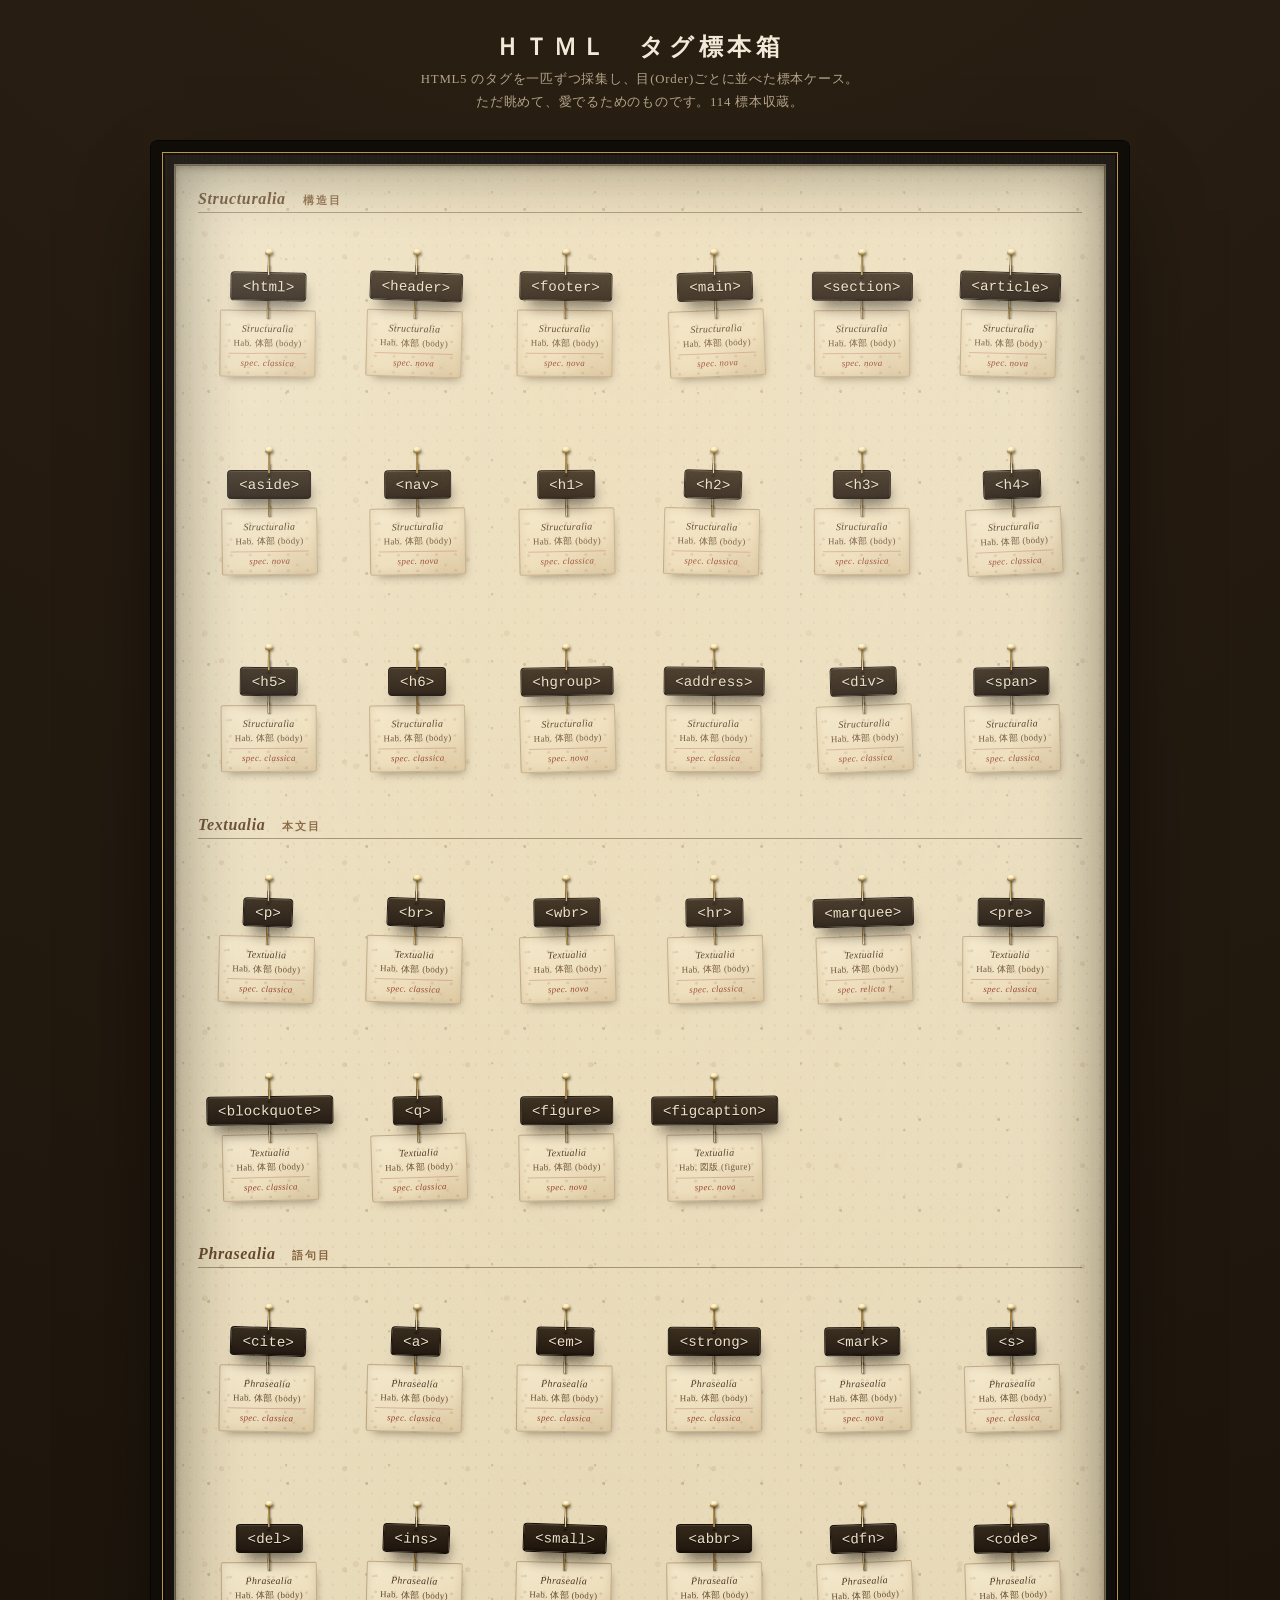
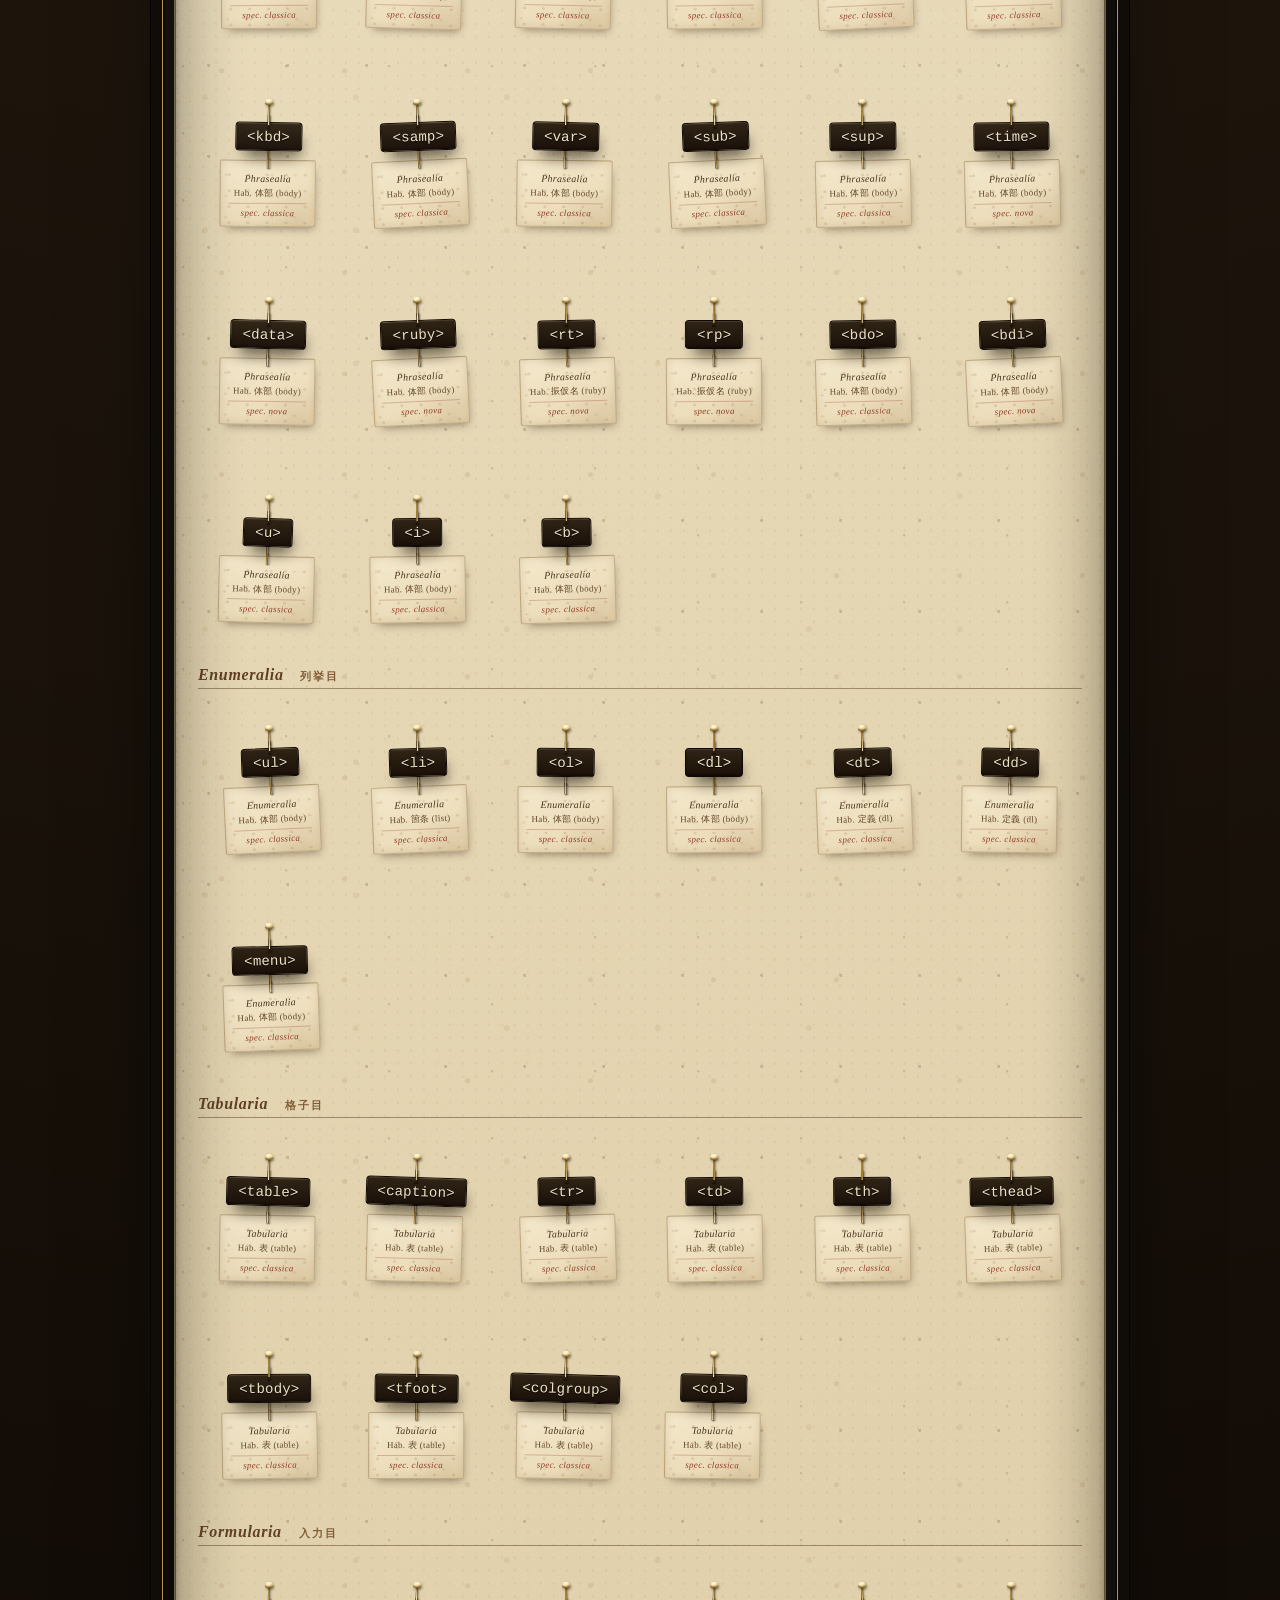
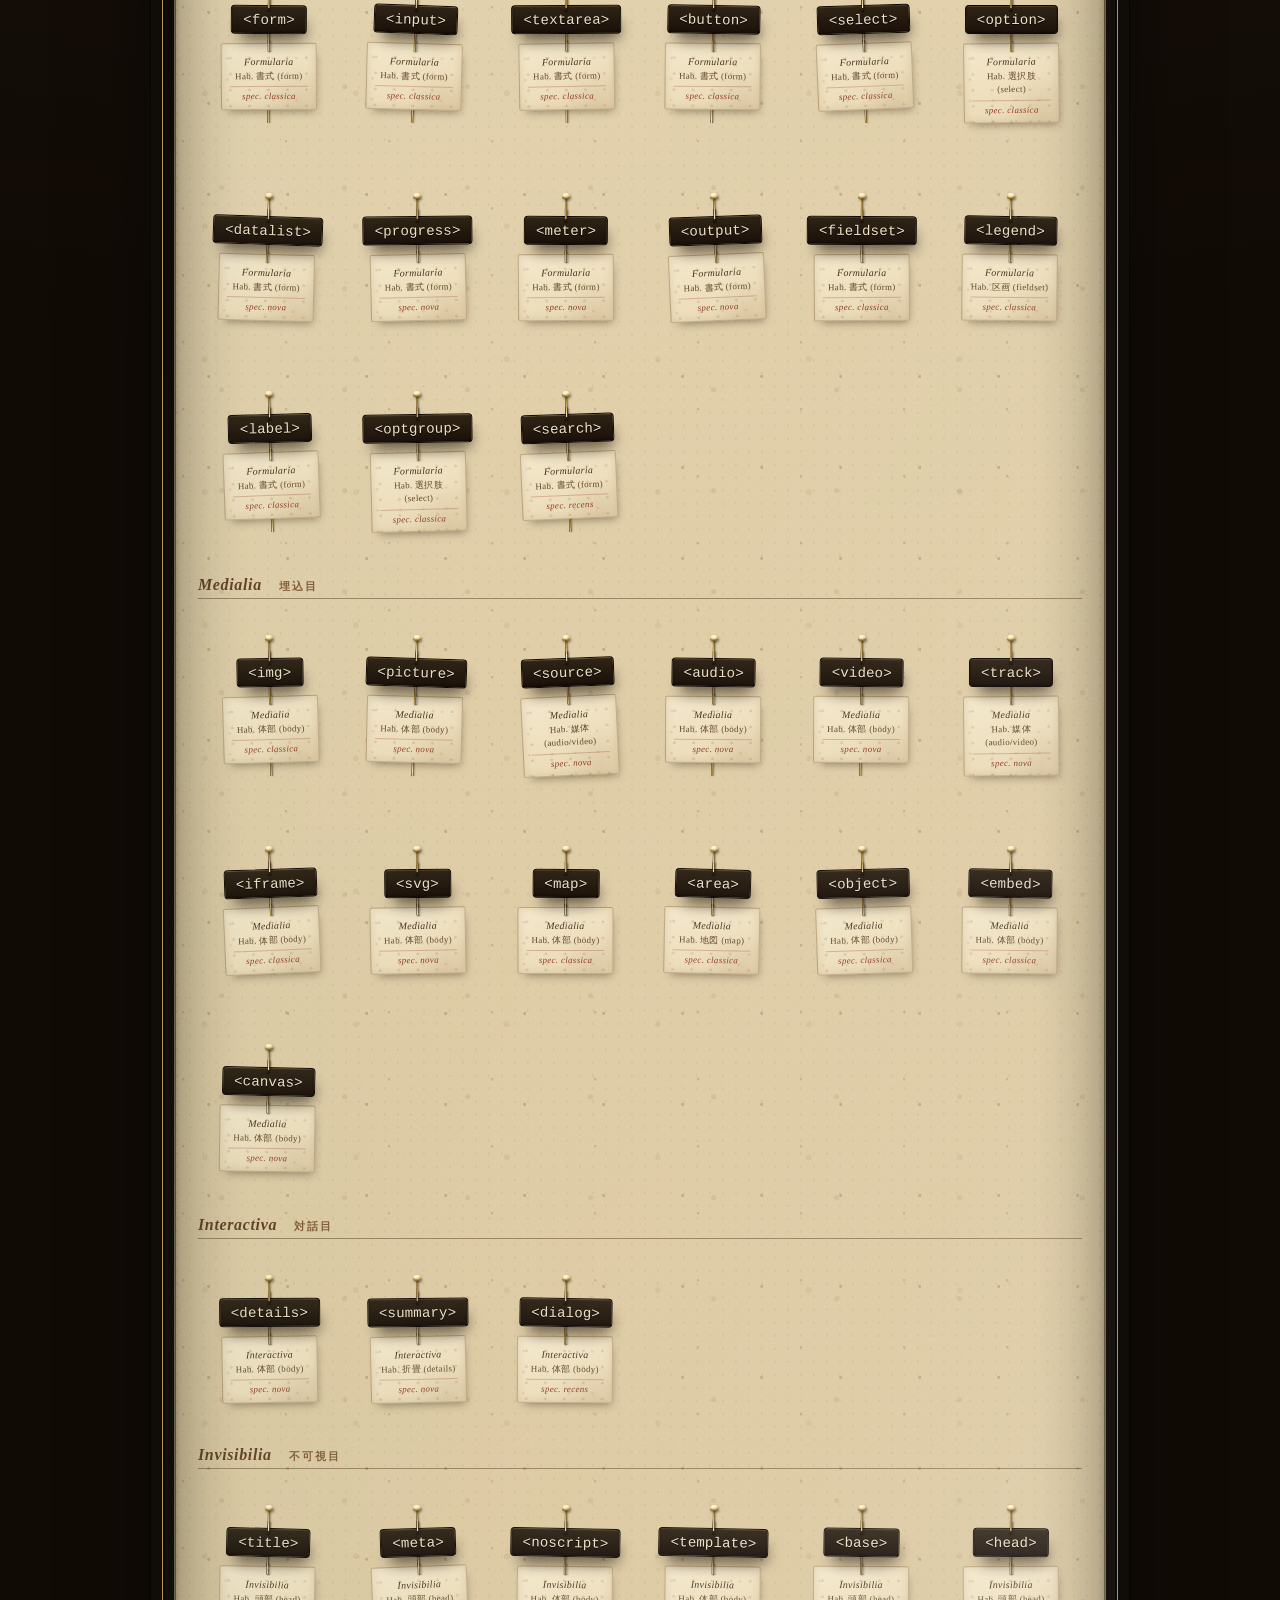
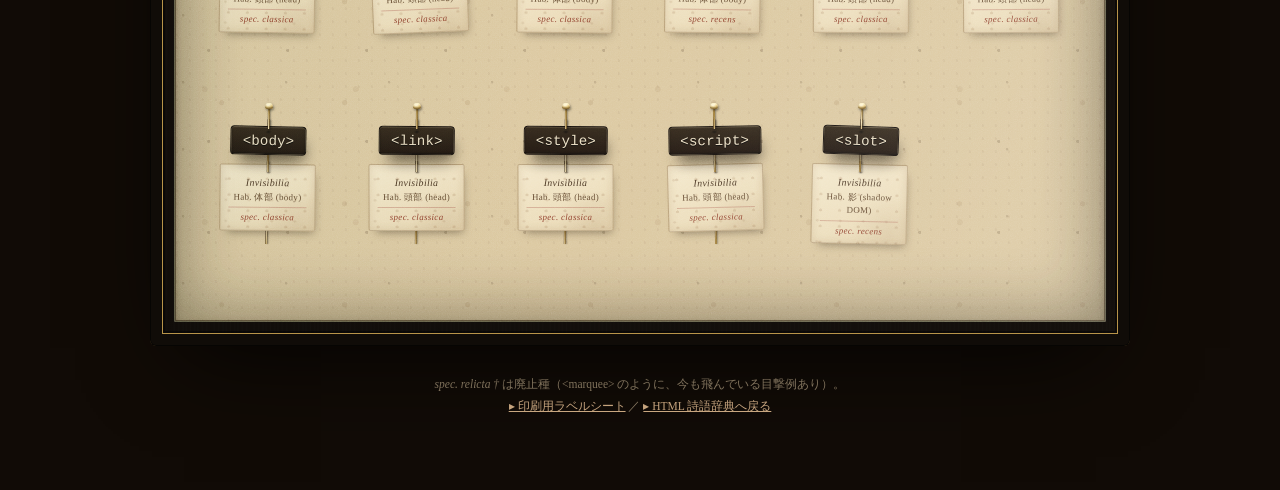
==== specimen/case.html @ d8cc1c8d "写実方向へ: 穴の作画をやめ影だけに＋フィルムグレイン＋金属質のピン - お絵描き感の主因だった「明るいフチの穴」を撤廃。ピンが沈む位置に   ぼかした影だけを置き、軸が刺さって入る表現に（穴は描かな" ====
<!DOCTYPE html>
<html lang="ja">
<head>
<meta charset="UTF-8">
<meta name="viewport" content="width=device-width, initial-scale=1.0">
<title>HTMLタグ標本箱 — 眺めて、愛でる</title>
<style>
  * { box-sizing:border-box; }
  body { margin:0; padding:28px 16px 60px; color:#eae3d5;
    background:#160f08;
    background-image:radial-gradient(circle at 50% -10%, #2c2114, #110b06 70%);
    font-family:"Hiragino Mincho ProN","Yu Mincho","Noto Serif JP",serif; }
  .head { text-align:center; margin:0 auto 26px; max-width:900px; }
  .head h1 { font-size:1.5rem; letter-spacing:.2em; margin:.2rem 0; color:#f2ead9; }
  .head p { font-size:.8rem; color:#b6a589; letter-spacing:.06em; line-height:1.8; margin:.3rem 0; }
  .head a { color:#d9b48a; }

  /* 黒檀の額縁: 漆黒の枠に細い金の見切り線（羊皮紙を映えさせる） */
  .case { position:relative; max-width:980px; margin:0 auto; padding:24px;
    border-radius:6px;
    background:
      linear-gradient(180deg, rgba(255,255,255,.04), transparent 16%, transparent 84%, rgba(0,0,0,.28)),
      repeating-linear-gradient(90deg, rgba(255,255,255,.014) 0 1px, transparent 1px 4px),
      linear-gradient(135deg,#1c1611,#0c0907 50%,#1c1611);
    box-shadow:0 36px 90px -34px rgba(0,0,0,.85),
      inset 0 0 0 1px rgba(0,0,0,.6),
      inset 0 0 0 12px #100c08,
      inset 0 0 0 13px rgba(203,164,80,.9),
      inset 0 0 0 15px rgba(0,0,0,.45); }

  /* ガラスの内側: 古びた羊皮紙の敷き紙（しみ・古いピン穴入り） */
  .glass { position:relative; overflow:hidden; border-radius:2px;
    padding:26px 24px 34px;
    background:
      radial-gradient(circle at 30% 40%, rgba(60,35,12,.20) 0 1.3px, transparent 1.8px) 11px 9px/79px 91px,
      radial-gradient(circle at 70% 60%, rgba(60,35,12,.16) 0 1.1px, transparent 1.6px) 40px 55px/103px 67px,
      radial-gradient(circle at 20% 75%, rgba(125,78,36,.12) 0 2.2px, transparent 3px) 23px 17px/123px 101px,
      radial-gradient(circle at 80% 22%, rgba(125,78,36,.09) 0 2.6px, transparent 3.4px) 61px 41px/151px 133px,
      radial-gradient(circle at 22% 28%, rgba(90,58,26,.06) 0 1.2px, transparent 1.4px) 0 0/13px 13px,
      linear-gradient(160deg,#ece0c0,#d9c499);
    box-shadow:inset 0 0 60px rgba(70,42,18,.30),
      inset 0 0 0 2px rgba(48,30,13,.6), inset 0 3px 9px rgba(40,26,12,.45); }
  /* ガラスの映り込み（前面のうすい光のすじ） */
  .glass::before { content:""; position:absolute; inset:0; pointer-events:none; z-index:6;
    background:linear-gradient(118deg,
      rgba(255,255,255,.20) 0%, rgba(255,255,255,.05) 15%,
      transparent 33%, transparent 67%,
      rgba(255,255,255,.06) 85%, rgba(255,255,255,.17) 100%); }
  /* ガラスの周辺減光・緑がかった縁・映り込みのムラ */
  .glass::after { content:""; position:absolute; inset:0; pointer-events:none; z-index:7;
    box-shadow:inset 0 0 70px rgba(16,26,16,.30), inset 0 0 0 1px rgba(170,205,180,.20);
    background:
      radial-gradient(120% 80% at 50% -12%, rgba(255,208,138,.15), transparent 55%),
      radial-gradient(130% 70% at 82% 6%, rgba(255,255,255,.10), transparent 42%),
      radial-gradient(80% 120% at -5% 110%, rgba(120,150,125,.09), transparent 55%); }
  /* フィルムの粒状感: 全体に微細なノイズを乗せ「ベクター塗り」感を消す */
  .grain { position:absolute; inset:0; pointer-events:none; z-index:8;
    mix-blend-mode:overlay; opacity:.5;
    background-image:url("data:image/svg+xml,%3Csvg xmlns='http://www.w3.org/2000/svg' width='160' height='160'%3E%3Cfilter id='n'%3E%3CfeTurbulence type='fractalNoise' baseFrequency='0.9' numOctaves='2' stitchTiles='stitch'/%3E%3CfeColorMatrix type='saturate' values='0'/%3E%3C/filter%3E%3Crect width='100%25' height='100%25' filter='url(%23n)' opacity='0.42'/%3E%3C/svg%3E"); }
  .drawer { margin:0 0 26px; }
  .drawer:last-child { margin-bottom:0; }
  .order { display:flex; align-items:baseline; gap:.7em; margin:0 0 12px;
    border-bottom:1px solid rgba(80,52,28,.5); padding-bottom:4px; }
  .order .o-la { font-style:italic; font-size:1rem; color:#5b3c22; letter-spacing:.04em; }
  .order .o-ja { font-size:.7rem; color:#7c5733; letter-spacing:.18em; }

  .row { display:grid; grid-template-columns:repeat(auto-fill,minmax(124px,1fr));
    gap:38px 14px; padding:8px 4px 2px; }

  /* 一匹の標本: 虫ピン + 本体(タグ) + データラベル */
  .specimen { position:relative; display:flex; flex-direction:column; align-items:center;
    padding-top:12px; transition:transform .18s ease;
    transform:rotate(var(--r,0deg)); transform-origin:50% 6px; }
  .specimen:hover { transform:rotate(var(--r,0deg)) translateY(-4px); z-index:4; }
  /* 真鍮の虫ピン: 上が丸く下は平たい甲丸(ドーム)の頭 */
  .pin { position:absolute; top:0; left:50%; width:8px; height:6px; margin-left:-4px;
    border-radius:50% 50% 42% 42% / 72% 72% 30% 30%;
    background:radial-gradient(120% 135% at 38% 16%, #fff6d6 0 18%, #eccd7e 42%, #a87f30 76%, #4e3410 100%);
    box-shadow:1px 1.5px 2.5px rgba(0,0,0,.5), inset 0 -1.5px 1.5px rgba(60,35,5,.6), inset 0 1px 1px rgba(255,242,196,.95);
    z-index:6; }
  /* 真鍮ピンの軸: 金属の鏡面ハイライトを持つ細い丸棒 */
  .specimen::before { content:""; position:absolute; top:5px; left:50%; width:1.7px;
    height:calc(100% - 5px); margin-left:-.85px;
    background:linear-gradient(90deg,#2c1d0b 0%,#9c7733 22%,#f4e3b4 47%,#a17c34 70%,#3d2a10 100%);
    box-shadow:1.1px 0 1.6px rgba(0,0,0,.32); z-index:0; }
  /* 標本そのもの（虫の体）: 艶を抑えたマットな暗色の名札。紙ラベルと素材で対比。タグ名は箔押し風 */
  .bug { position:relative; z-index:3; margin-top:11px;
    font-family:"SFMono-Regular",Consolas,Menlo,monospace; font-size:.88rem; letter-spacing:.01em;
    color:#ecdfc2; text-shadow:0 1px 0 rgba(0,0,0,.85);
    background:linear-gradient(180deg, #2d2214, #190f08);
    border:1px solid #0d0703; border-radius:4px; padding:6px 11px 5px;
    box-shadow:
      5px 10px 13px -6px rgba(18,11,4,.55),
      0 16px 16px -10px rgba(18,11,4,.4),
      inset 0 1px 0 rgba(255,230,180,.12),
      inset 0 -1px 2px rgba(0,0,0,.5);
    white-space:nowrap; text-align:center; }
  /* ピンが沈む所の影だけ（穴は描かない） */
  .bug::before { content:""; position:absolute; top:3px; left:50%; width:6px; height:3.5px; margin-left:-3px;
    border-radius:50%;
    background:radial-gradient(closest-side, rgba(0,0,0,.6), rgba(0,0,0,.25) 60%, transparent 100%);
    filter:blur(.6px); z-index:3; }
  /* 体に入っていく真鍮軸（前面の短い区間）＋その落ち影 */
  .bug::after { content:""; position:absolute; top:-8px; left:50%; width:1.7px; height:10px; margin-left:-.85px;
    background:linear-gradient(90deg,#2c1d0b,#9c7733 22%,#f4e3b4 47%,#a17c34 70%,#3d2a10);
    box-shadow:1.4px 1px 2px rgba(0,0,0,.45); z-index:4; }
  /* データラベル: 同じ真鍮ピンに串刺しの古紙2枚（採集地ラベル＋同定ラベル） */
  .card { position:relative; z-index:2; display:flex; flex-direction:column; align-items:center;
    gap:6px; margin-top:9px; line-height:1.5; letter-spacing:.02em; }
  .lbl { position:relative; text-align:center; font-size:.56rem; color:#5a3f25;
    background:
      radial-gradient(circle at 24% 68%, rgba(125,75,32,.17) 0 1.2px, transparent 1.7px) 4px 3px/19px 16px,
      radial-gradient(circle at 76% 30%, rgba(120,68,28,.13) 0 1px, transparent 1.5px) 11px 8px/23px 21px,
      radial-gradient(65% 80% at 82% 88%, rgba(120,80,40,.11), transparent 62%),
      linear-gradient(160deg,#f4e8ca,#e7d5ad);
    border:.5px solid rgba(120,85,40,.42); border-radius:2px; padding:11px 8px 5px; min-width:96px;
    box-shadow:3px 6px 8px -5px rgba(40,26,10,.5), inset 0 0 9px rgba(140,100,55,.2); }
  /* ピンが紙に沈む所の影だけ（穴は描かない） */
  .lbl::before { content:""; position:absolute; top:6px; left:50%; width:5px; height:3px; margin-left:-2.5px;
    border-radius:50%;
    background:radial-gradient(closest-side, rgba(48,28,8,.55), rgba(48,28,8,.2) 60%, transparent 100%);
    filter:blur(.5px); z-index:3; }
  /* 紙に入っていく真鍮軸（前面の短い区間）＋その落ち影 */
  .lbl::after { content:""; position:absolute; top:-4px; left:50%; width:1.7px; height:11px; margin-left:-.85px;
    background:linear-gradient(90deg,#2c1d0b,#9c7733 22%,#f4e3b4 47%,#a17c34 70%,#3d2a10);
    box-shadow:1.6px 1px 2px rgba(0,0,0,.4); z-index:4; }
  .lbl { transform:rotate(-.6deg); transform-origin:50% 5px; }
  .card .g { display:block; font-style:italic; color:#3f2a17; font-size:.62rem; }
  .card .d { display:block; }
  .card .det { display:block; margin-top:3px; padding-top:3px;
    border-top:.5px solid rgba(150,52,40,.3);
    color:#8a3320; font-style:italic; }

  .foot { text-align:center; margin:28px auto 0; max-width:760px;
    font-size:.72rem; color:#9c8b70; line-height:1.9; }
  .foot a { color:#d9b48a; }

  @media (max-width:560px) {
    .row { grid-template-columns:repeat(auto-fill,minmax(96px,1fr)); gap:26px 10px; }
    .case { padding:13px; }
    .glass { padding:14px 12px 20px; }
  }
</style>
</head>
<body>
  <header class="head">
    <h1>ＨＴＭＬ　タグ標本箱</h1>
    <p>HTML5 のタグを一匹ずつ採集し、目(Order)ごとに並べた標本ケース。<br>
    ただ眺めて、愛でるためのものです。114 標本収蔵。</p>
  </header>

  <main class="case">
    <div class="glass">
    <section class="drawer">
      <h2 class="order"><span class="o-la">Structuralia</span><span class="o-ja">構造目</span></h2>
      <div class="row">
      <figure class="specimen" style="--r:1.10deg">
        <span class="pin"></span>
        <span class="bug">&lt;html&gt;</span>
        <span class="card">
          <span class="lbl">
            <span class="g"><i>Structuralia</i></span>
            <span class="d">Hab. 体部 (body)</span>
            <span class="det"><i>spec. classica</i></span>
          </span>
        </span>
      </figure>
      <figure class="specimen" style="--r:2.10deg">
        <span class="pin"></span>
        <span class="bug">&lt;header&gt;</span>
        <span class="card">
          <span class="lbl">
            <span class="g"><i>Structuralia</i></span>
            <span class="d">Hab. 体部 (body)</span>
            <span class="det"><i>spec. nova</i></span>
          </span>
        </span>
      </figure>
      <figure class="specimen" style="--r:1.07deg">
        <span class="pin"></span>
        <span class="bug">&lt;footer&gt;</span>
        <span class="card">
          <span class="lbl">
            <span class="g"><i>Structuralia</i></span>
            <span class="d">Hab. 体部 (body)</span>
            <span class="det"><i>spec. nova</i></span>
          </span>
        </span>
      </figure>
      <figure class="specimen" style="--r:-1.67deg">
        <span class="pin"></span>
        <span class="bug">&lt;main&gt;</span>
        <span class="card">
          <span class="lbl">
            <span class="g"><i>Structuralia</i></span>
            <span class="d">Hab. 体部 (body)</span>
            <span class="det"><i>spec. nova</i></span>
          </span>
        </span>
      </figure>
      <figure class="specimen" style="--r:0.19deg">
        <span class="pin"></span>
        <span class="bug">&lt;section&gt;</span>
        <span class="card">
          <span class="lbl">
            <span class="g"><i>Structuralia</i></span>
            <span class="d">Hab. 体部 (body)</span>
            <span class="det"><i>spec. nova</i></span>
          </span>
        </span>
      </figure>
      <figure class="specimen" style="--r:1.96deg">
        <span class="pin"></span>
        <span class="bug">&lt;article&gt;</span>
        <span class="card">
          <span class="lbl">
            <span class="g"><i>Structuralia</i></span>
            <span class="d">Hab. 体部 (body)</span>
            <span class="det"><i>spec. nova</i></span>
          </span>
        </span>
      </figure>
      <figure class="specimen" style="--r:-0.16deg">
        <span class="pin"></span>
        <span class="bug">&lt;aside&gt;</span>
        <span class="card">
          <span class="lbl">
            <span class="g"><i>Structuralia</i></span>
            <span class="d">Hab. 体部 (body)</span>
            <span class="det"><i>spec. nova</i></span>
          </span>
        </span>
      </figure>
      <figure class="specimen" style="--r:-0.29deg">
        <span class="pin"></span>
        <span class="bug">&lt;nav&gt;</span>
        <span class="card">
          <span class="lbl">
            <span class="g"><i>Structuralia</i></span>
            <span class="d">Hab. 体部 (body)</span>
            <span class="det"><i>spec. nova</i></span>
          </span>
        </span>
      </figure>
      <figure class="specimen" style="--r:-0.44deg">
        <span class="pin"></span>
        <span class="bug">&lt;h1&gt;</span>
        <span class="card">
          <span class="lbl">
            <span class="g"><i>Structuralia</i></span>
            <span class="d">Hab. 体部 (body)</span>
            <span class="det"><i>spec. classica</i></span>
          </span>
        </span>
      </figure>
      <figure class="specimen" style="--r:1.77deg">
        <span class="pin"></span>
        <span class="bug">&lt;h2&gt;</span>
        <span class="card">
          <span class="lbl">
            <span class="g"><i>Structuralia</i></span>
            <span class="d">Hab. 体部 (body)</span>
            <span class="det"><i>spec. classica</i></span>
          </span>
        </span>
      </figure>
      <figure class="specimen" style="--r:0.25deg">
        <span class="pin"></span>
        <span class="bug">&lt;h3&gt;</span>
        <span class="card">
          <span class="lbl">
            <span class="g"><i>Structuralia</i></span>
            <span class="d">Hab. 体部 (body)</span>
            <span class="det"><i>spec. classica</i></span>
          </span>
        </span>
      </figure>
      <figure class="specimen" style="--r:-1.94deg">
        <span class="pin"></span>
        <span class="bug">&lt;h4&gt;</span>
        <span class="card">
          <span class="lbl">
            <span class="g"><i>Structuralia</i></span>
            <span class="d">Hab. 体部 (body)</span>
            <span class="det"><i>spec. classica</i></span>
          </span>
        </span>
      </figure>
      <figure class="specimen" style="--r:0.35deg">
        <span class="pin"></span>
        <span class="bug">&lt;h5&gt;</span>
        <span class="card">
          <span class="lbl">
            <span class="g"><i>Structuralia</i></span>
            <span class="d">Hab. 体部 (body)</span>
            <span class="det"><i>spec. classica</i></span>
          </span>
        </span>
      </figure>
      <figure class="specimen" style="--r:-0.11deg">
        <span class="pin"></span>
        <span class="bug">&lt;h6&gt;</span>
        <span class="card">
          <span class="lbl">
            <span class="g"><i>Structuralia</i></span>
            <span class="d">Hab. 体部 (body)</span>
            <span class="det"><i>spec. classica</i></span>
          </span>
        </span>
      </figure>
      <figure class="specimen" style="--r:-0.95deg">
        <span class="pin"></span>
        <span class="bug">&lt;hgroup&gt;</span>
        <span class="card">
          <span class="lbl">
            <span class="g"><i>Structuralia</i></span>
            <span class="d">Hab. 体部 (body)</span>
            <span class="det"><i>spec. nova</i></span>
          </span>
        </span>
      </figure>
      <figure class="specimen" style="--r:0.55deg">
        <span class="pin"></span>
        <span class="bug">&lt;address&gt;</span>
        <span class="card">
          <span class="lbl">
            <span class="g"><i>Structuralia</i></span>
            <span class="d">Hab. 体部 (body)</span>
            <span class="det"><i>spec. classica</i></span>
          </span>
        </span>
      </figure>
      <figure class="specimen" style="--r:-1.61deg">
        <span class="pin"></span>
        <span class="bug">&lt;div&gt;</span>
        <span class="card">
          <span class="lbl">
            <span class="g"><i>Structuralia</i></span>
            <span class="d">Hab. 体部 (body)</span>
            <span class="det"><i>spec. classica</i></span>
          </span>
        </span>
      </figure>
      <figure class="specimen" style="--r:-0.72deg">
        <span class="pin"></span>
        <span class="bug">&lt;span&gt;</span>
        <span class="card">
          <span class="lbl">
            <span class="g"><i>Structuralia</i></span>
            <span class="d">Hab. 体部 (body)</span>
            <span class="det"><i>spec. classica</i></span>
          </span>
        </span>
      </figure>
      </div>
    </section>
    <section class="drawer">
      <h2 class="order"><span class="o-la">Textualia</span><span class="o-ja">本文目</span></h2>
      <div class="row">
      <figure class="specimen" style="--r:1.94deg">
        <span class="pin"></span>
        <span class="bug">&lt;p&gt;</span>
        <span class="card">
          <span class="lbl">
            <span class="g"><i>Textualia</i></span>
            <span class="d">Hab. 体部 (body)</span>
            <span class="det"><i>spec. classica</i></span>
          </span>
        </span>
      </figure>
      <figure class="specimen" style="--r:2.11deg">
        <span class="pin"></span>
        <span class="bug">&lt;br&gt;</span>
        <span class="card">
          <span class="lbl">
            <span class="g"><i>Textualia</i></span>
            <span class="d">Hab. 体部 (body)</span>
            <span class="det"><i>spec. classica</i></span>
          </span>
        </span>
      </figure>
      <figure class="specimen" style="--r:-0.95deg">
        <span class="pin"></span>
        <span class="bug">&lt;wbr&gt;</span>
        <span class="card">
          <span class="lbl">
            <span class="g"><i>Textualia</i></span>
            <span class="d">Hab. 体部 (body)</span>
            <span class="det"><i>spec. nova</i></span>
          </span>
        </span>
      </figure>
      <figure class="specimen" style="--r:-0.87deg">
        <span class="pin"></span>
        <span class="bug">&lt;hr&gt;</span>
        <span class="card">
          <span class="lbl">
            <span class="g"><i>Textualia</i></span>
            <span class="d">Hab. 体部 (body)</span>
            <span class="det"><i>spec. classica</i></span>
          </span>
        </span>
      </figure>
      <figure class="specimen" style="--r:-1.43deg">
        <span class="pin"></span>
        <span class="bug">&lt;marquee&gt;</span>
        <span class="card">
          <span class="lbl">
            <span class="g"><i>Textualia</i></span>
            <span class="d">Hab. 体部 (body)</span>
            <span class="det"><i>spec. relicta</i> †</span>
          </span>
        </span>
      </figure>
      <figure class="specimen" style="--r:0.73deg">
        <span class="pin"></span>
        <span class="bug">&lt;pre&gt;</span>
        <span class="card">
          <span class="lbl">
            <span class="g"><i>Textualia</i></span>
            <span class="d">Hab. 体部 (body)</span>
            <span class="det"><i>spec. classica</i></span>
          </span>
        </span>
      </figure>
      <figure class="specimen" style="--r:-0.71deg">
        <span class="pin"></span>
        <span class="bug">&lt;blockquote&gt;</span>
        <span class="card">
          <span class="lbl">
            <span class="g"><i>Textualia</i></span>
            <span class="d">Hab. 体部 (body)</span>
            <span class="det"><i>spec. classica</i></span>
          </span>
        </span>
      </figure>
      <figure class="specimen" style="--r:-1.24deg">
        <span class="pin"></span>
        <span class="bug">&lt;q&gt;</span>
        <span class="card">
          <span class="lbl">
            <span class="g"><i>Textualia</i></span>
            <span class="d">Hab. 体部 (body)</span>
            <span class="det"><i>spec. classica</i></span>
          </span>
        </span>
      </figure>
      <figure class="specimen" style="--r:-0.28deg">
        <span class="pin"></span>
        <span class="bug">&lt;figure&gt;</span>
        <span class="card">
          <span class="lbl">
            <span class="g"><i>Textualia</i></span>
            <span class="d">Hab. 体部 (body)</span>
            <span class="det"><i>spec. nova</i></span>
          </span>
        </span>
      </figure>
      <figure class="specimen" style="--r:-0.40deg">
        <span class="pin"></span>
        <span class="bug">&lt;figcaption&gt;</span>
        <span class="card">
          <span class="lbl">
            <span class="g"><i>Textualia</i></span>
            <span class="d">Hab. 図版 (figure)</span>
            <span class="det"><i>spec. nova</i></span>
          </span>
        </span>
      </figure>
      </div>
    </section>
    <section class="drawer">
      <h2 class="order"><span class="o-la">Phrasealia</span><span class="o-ja">語句目</span></h2>
      <div class="row">
      <figure class="specimen" style="--r:1.54deg">
        <span class="pin"></span>
        <span class="bug">&lt;cite&gt;</span>
        <span class="card">
          <span class="lbl">
            <span class="g"><i>Phrasealia</i></span>
            <span class="d">Hab. 体部 (body)</span>
            <span class="det"><i>spec. classica</i></span>
          </span>
        </span>
      </figure>
      <figure class="specimen" style="--r:1.90deg">
        <span class="pin"></span>
        <span class="bug">&lt;a&gt;</span>
        <span class="card">
          <span class="lbl">
            <span class="g"><i>Phrasealia</i></span>
            <span class="d">Hab. 体部 (body)</span>
            <span class="det"><i>spec. classica</i></span>
          </span>
        </span>
      </figure>
      <figure class="specimen" style="--r:1.33deg">
        <span class="pin"></span>
        <span class="bug">&lt;em&gt;</span>
        <span class="card">
          <span class="lbl">
            <span class="g"><i>Phrasealia</i></span>
            <span class="d">Hab. 体部 (body)</span>
            <span class="det"><i>spec. classica</i></span>
          </span>
        </span>
      </figure>
      <figure class="specimen" style="--r:0.29deg">
        <span class="pin"></span>
        <span class="bug">&lt;strong&gt;</span>
        <span class="card">
          <span class="lbl">
            <span class="g"><i>Phrasealia</i></span>
            <span class="d">Hab. 体部 (body)</span>
            <span class="det"><i>spec. classica</i></span>
          </span>
        </span>
      </figure>
      <figure class="specimen" style="--r:-0.51deg">
        <span class="pin"></span>
        <span class="bug">&lt;mark&gt;</span>
        <span class="card">
          <span class="lbl">
            <span class="g"><i>Phrasealia</i></span>
            <span class="d">Hab. 体部 (body)</span>
            <span class="det"><i>spec. nova</i></span>
          </span>
        </span>
      </figure>
      <figure class="specimen" style="--r:-0.82deg">
        <span class="pin"></span>
        <span class="bug">&lt;s&gt;</span>
        <span class="card">
          <span class="lbl">
            <span class="g"><i>Phrasealia</i></span>
            <span class="d">Hab. 体部 (body)</span>
            <span class="det"><i>spec. classica</i></span>
          </span>
        </span>
      </figure>
      <figure class="specimen" style="--r:0.20deg">
        <span class="pin"></span>
        <span class="bug">&lt;del&gt;</span>
        <span class="card">
          <span class="lbl">
            <span class="g"><i>Phrasealia</i></span>
            <span class="d">Hab. 体部 (body)</span>
            <span class="det"><i>spec. classica</i></span>
          </span>
        </span>
      </figure>
      <figure class="specimen" style="--r:2.13deg">
        <span class="pin"></span>
        <span class="bug">&lt;ins&gt;</span>
        <span class="card">
          <span class="lbl">
            <span class="g"><i>Phrasealia</i></span>
            <span class="d">Hab. 体部 (body)</span>
            <span class="det"><i>spec. classica</i></span>
          </span>
        </span>
      </figure>
      <figure class="specimen" style="--r:1.93deg">
        <span class="pin"></span>
        <span class="bug">&lt;small&gt;</span>
        <span class="card">
          <span class="lbl">
            <span class="g"><i>Phrasealia</i></span>
            <span class="d">Hab. 体部 (body)</span>
            <span class="det"><i>spec. classica</i></span>
          </span>
        </span>
      </figure>
      <figure class="specimen" style="--r:-0.15deg">
        <span class="pin"></span>
        <span class="bug">&lt;abbr&gt;</span>
        <span class="card">
          <span class="lbl">
            <span class="g"><i>Phrasealia</i></span>
            <span class="d">Hab. 体部 (body)</span>
            <span class="det"><i>spec. classica</i></span>
          </span>
        </span>
      </figure>
      <figure class="specimen" style="--r:-1.94deg">
        <span class="pin"></span>
        <span class="bug">&lt;dfn&gt;</span>
        <span class="card">
          <span class="lbl">
            <span class="g"><i>Phrasealia</i></span>
            <span class="d">Hab. 体部 (body)</span>
            <span class="det"><i>spec. classica</i></span>
          </span>
        </span>
      </figure>
      <figure class="specimen" style="--r:-1.30deg">
        <span class="pin"></span>
        <span class="bug">&lt;code&gt;</span>
        <span class="card">
          <span class="lbl">
            <span class="g"><i>Phrasealia</i></span>
            <span class="d">Hab. 体部 (body)</span>
            <span class="det"><i>spec. classica</i></span>
          </span>
        </span>
      </figure>
      <figure class="specimen" style="--r:1.07deg">
        <span class="pin"></span>
        <span class="bug">&lt;kbd&gt;</span>
        <span class="card">
          <span class="lbl">
            <span class="g"><i>Phrasealia</i></span>
            <span class="d">Hab. 体部 (body)</span>
            <span class="det"><i>spec. classica</i></span>
          </span>
        </span>
      </figure>
      <figure class="specimen" style="--r:-2.09deg">
        <span class="pin"></span>
        <span class="bug">&lt;samp&gt;</span>
        <span class="card">
          <span class="lbl">
            <span class="g"><i>Phrasealia</i></span>
            <span class="d">Hab. 体部 (body)</span>
            <span class="det"><i>spec. classica</i></span>
          </span>
        </span>
      </figure>
      <figure class="specimen" style="--r:1.24deg">
        <span class="pin"></span>
        <span class="bug">&lt;var&gt;</span>
        <span class="card">
          <span class="lbl">
            <span class="g"><i>Phrasealia</i></span>
            <span class="d">Hab. 体部 (body)</span>
            <span class="det"><i>spec. classica</i></span>
          </span>
        </span>
      </figure>
      <figure class="specimen" style="--r:-2.09deg">
        <span class="pin"></span>
        <span class="bug">&lt;sub&gt;</span>
        <span class="card">
          <span class="lbl">
            <span class="g"><i>Phrasealia</i></span>
            <span class="d">Hab. 体部 (body)</span>
            <span class="det"><i>spec. classica</i></span>
          </span>
        </span>
      </figure>
      <figure class="specimen" style="--r:-0.74deg">
        <span class="pin"></span>
        <span class="bug">&lt;sup&gt;</span>
        <span class="card">
          <span class="lbl">
            <span class="g"><i>Phrasealia</i></span>
            <span class="d">Hab. 体部 (body)</span>
            <span class="det"><i>spec. classica</i></span>
          </span>
        </span>
      </figure>
      <figure class="specimen" style="--r:-0.79deg">
        <span class="pin"></span>
        <span class="bug">&lt;time&gt;</span>
        <span class="card">
          <span class="lbl">
            <span class="g"><i>Phrasealia</i></span>
            <span class="d">Hab. 体部 (body)</span>
            <span class="det"><i>spec. nova</i></span>
          </span>
        </span>
      </figure>
      <figure class="specimen" style="--r:1.46deg">
        <span class="pin"></span>
        <span class="bug">&lt;data&gt;</span>
        <span class="card">
          <span class="lbl">
            <span class="g"><i>Phrasealia</i></span>
            <span class="d">Hab. 体部 (body)</span>
            <span class="det"><i>spec. nova</i></span>
          </span>
        </span>
      </figure>
      <figure class="specimen" style="--r:-2.20deg">
        <span class="pin"></span>
        <span class="bug">&lt;ruby&gt;</span>
        <span class="card">
          <span class="lbl">
            <span class="g"><i>Phrasealia</i></span>
            <span class="d">Hab. 体部 (body)</span>
            <span class="det"><i>spec. nova</i></span>
          </span>
        </span>
      </figure>
      <figure class="specimen" style="--r:-1.05deg">
        <span class="pin"></span>
        <span class="bug">&lt;rt&gt;</span>
        <span class="card">
          <span class="lbl">
            <span class="g"><i>Phrasealia</i></span>
            <span class="d">Hab. 振仮名 (ruby)</span>
            <span class="det"><i>spec. nova</i></span>
          </span>
        </span>
      </figure>
      <figure class="specimen" style="--r:0.17deg">
        <span class="pin"></span>
        <span class="bug">&lt;rp&gt;</span>
        <span class="card">
          <span class="lbl">
            <span class="g"><i>Phrasealia</i></span>
            <span class="d">Hab. 振仮名 (ruby)</span>
            <span class="det"><i>spec. nova</i></span>
          </span>
        </span>
      </figure>
      <figure class="specimen" style="--r:-0.85deg">
        <span class="pin"></span>
        <span class="bug">&lt;bdo&gt;</span>
        <span class="card">
          <span class="lbl">
            <span class="g"><i>Phrasealia</i></span>
            <span class="d">Hab. 体部 (body)</span>
            <span class="det"><i>spec. classica</i></span>
          </span>
        </span>
      </figure>
      <figure class="specimen" style="--r:-1.97deg">
        <span class="pin"></span>
        <span class="bug">&lt;bdi&gt;</span>
        <span class="card">
          <span class="lbl">
            <span class="g"><i>Phrasealia</i></span>
            <span class="d">Hab. 体部 (body)</span>
            <span class="det"><i>spec. nova</i></span>
          </span>
        </span>
      </figure>
      <figure class="specimen" style="--r:1.95deg">
        <span class="pin"></span>
        <span class="bug">&lt;u&gt;</span>
        <span class="card">
          <span class="lbl">
            <span class="g"><i>Phrasealia</i></span>
            <span class="d">Hab. 体部 (body)</span>
            <span class="det"><i>spec. classica</i></span>
          </span>
        </span>
      </figure>
      <figure class="specimen" style="--r:-0.36deg">
        <span class="pin"></span>
        <span class="bug">&lt;i&gt;</span>
        <span class="card">
          <span class="lbl">
            <span class="g"><i>Phrasealia</i></span>
            <span class="d">Hab. 体部 (body)</span>
            <span class="det"><i>spec. classica</i></span>
          </span>
        </span>
      </figure>
      <figure class="specimen" style="--r:-0.99deg">
        <span class="pin"></span>
        <span class="bug">&lt;b&gt;</span>
        <span class="card">
          <span class="lbl">
            <span class="g"><i>Phrasealia</i></span>
            <span class="d">Hab. 体部 (body)</span>
            <span class="det"><i>spec. classica</i></span>
          </span>
        </span>
      </figure>
      </div>
    </section>
    <section class="drawer">
      <h2 class="order"><span class="o-la">Enumeralia</span><span class="o-ja">列挙目</span></h2>
      <div class="row">
      <figure class="specimen" style="--r:-2.02deg">
        <span class="pin"></span>
        <span class="bug">&lt;ul&gt;</span>
        <span class="card">
          <span class="lbl">
            <span class="g"><i>Enumeralia</i></span>
            <span class="d">Hab. 体部 (body)</span>
            <span class="det"><i>spec. classica</i></span>
          </span>
        </span>
      </figure>
      <figure class="specimen" style="--r:-1.76deg">
        <span class="pin"></span>
        <span class="bug">&lt;li&gt;</span>
        <span class="card">
          <span class="lbl">
            <span class="g"><i>Enumeralia</i></span>
            <span class="d">Hab. 箇条 (list)</span>
            <span class="det"><i>spec. classica</i></span>
          </span>
        </span>
      </figure>
      <figure class="specimen" style="--r:0.49deg">
        <span class="pin"></span>
        <span class="bug">&lt;ol&gt;</span>
        <span class="card">
          <span class="lbl">
            <span class="g"><i>Enumeralia</i></span>
            <span class="d">Hab. 体部 (body)</span>
            <span class="det"><i>spec. classica</i></span>
          </span>
        </span>
      </figure>
      <figure class="specimen" style="--r:0.02deg">
        <span class="pin"></span>
        <span class="bug">&lt;dl&gt;</span>
        <span class="card">
          <span class="lbl">
            <span class="g"><i>Enumeralia</i></span>
            <span class="d">Hab. 体部 (body)</span>
            <span class="det"><i>spec. classica</i></span>
          </span>
        </span>
      </figure>
      <figure class="specimen" style="--r:-1.50deg">
        <span class="pin"></span>
        <span class="bug">&lt;dt&gt;</span>
        <span class="card">
          <span class="lbl">
            <span class="g"><i>Enumeralia</i></span>
            <span class="d">Hab. 定義 (dl)</span>
            <span class="det"><i>spec. classica</i></span>
          </span>
        </span>
      </figure>
      <figure class="specimen" style="--r:1.36deg">
        <span class="pin"></span>
        <span class="bug">&lt;dd&gt;</span>
        <span class="card">
          <span class="lbl">
            <span class="g"><i>Enumeralia</i></span>
            <span class="d">Hab. 定義 (dl)</span>
            <span class="det"><i>spec. classica</i></span>
          </span>
        </span>
      </figure>
      <figure class="specimen" style="--r:-1.43deg">
        <span class="pin"></span>
        <span class="bug">&lt;menu&gt;</span>
        <span class="card">
          <span class="lbl">
            <span class="g"><i>Enumeralia</i></span>
            <span class="d">Hab. 体部 (body)</span>
            <span class="det"><i>spec. classica</i></span>
          </span>
        </span>
      </figure>
      </div>
    </section>
    <section class="drawer">
      <h2 class="order"><span class="o-la">Tabularia</span><span class="o-ja">格子目</span></h2>
      <div class="row">
      <figure class="specimen" style="--r:1.41deg">
        <span class="pin"></span>
        <span class="bug">&lt;table&gt;</span>
        <span class="card">
          <span class="lbl">
            <span class="g"><i>Tabularia</i></span>
            <span class="d">Hab. 表 (table)</span>
            <span class="det"><i>spec. classica</i></span>
          </span>
        </span>
      </figure>
      <figure class="specimen" style="--r:1.98deg">
        <span class="pin"></span>
        <span class="bug">&lt;caption&gt;</span>
        <span class="card">
          <span class="lbl">
            <span class="g"><i>Tabularia</i></span>
            <span class="d">Hab. 表 (table)</span>
            <span class="det"><i>spec. classica</i></span>
          </span>
        </span>
      </figure>
      <figure class="specimen" style="--r:-1.21deg">
        <span class="pin"></span>
        <span class="bug">&lt;tr&gt;</span>
        <span class="card">
          <span class="lbl">
            <span class="g"><i>Tabularia</i></span>
            <span class="d">Hab. 表 (table)</span>
            <span class="det"><i>spec. classica</i></span>
          </span>
        </span>
      </figure>
      <figure class="specimen" style="--r:-0.48deg">
        <span class="pin"></span>
        <span class="bug">&lt;td&gt;</span>
        <span class="card">
          <span class="lbl">
            <span class="g"><i>Tabularia</i></span>
            <span class="d">Hab. 表 (table)</span>
            <span class="det"><i>spec. classica</i></span>
          </span>
        </span>
      </figure>
      <figure class="specimen" style="--r:-0.35deg">
        <span class="pin"></span>
        <span class="bug">&lt;th&gt;</span>
        <span class="card">
          <span class="lbl">
            <span class="g"><i>Tabularia</i></span>
            <span class="d">Hab. 表 (table)</span>
            <span class="det"><i>spec. classica</i></span>
          </span>
        </span>
      </figure>
      <figure class="specimen" style="--r:-1.22deg">
        <span class="pin"></span>
        <span class="bug">&lt;thead&gt;</span>
        <span class="card">
          <span class="lbl">
            <span class="g"><i>Tabularia</i></span>
            <span class="d">Hab. 表 (table)</span>
            <span class="det"><i>spec. classica</i></span>
          </span>
        </span>
      </figure>
      <figure class="specimen" style="--r:-0.28deg">
        <span class="pin"></span>
        <span class="bug">&lt;tbody&gt;</span>
        <span class="card">
          <span class="lbl">
            <span class="g"><i>Tabularia</i></span>
            <span class="d">Hab. 表 (table)</span>
            <span class="det"><i>spec. classica</i></span>
          </span>
        </span>
      </figure>
      <figure class="specimen" style="--r:0.72deg">
        <span class="pin"></span>
        <span class="bug">&lt;tfoot&gt;</span>
        <span class="card">
          <span class="lbl">
            <span class="g"><i>Tabularia</i></span>
            <span class="d">Hab. 表 (table)</span>
            <span class="det"><i>spec. classica</i></span>
          </span>
        </span>
      </figure>
      <figure class="specimen" style="--r:1.57deg">
        <span class="pin"></span>
        <span class="bug">&lt;colgroup&gt;</span>
        <span class="card">
          <span class="lbl">
            <span class="g"><i>Tabularia</i></span>
            <span class="d">Hab. 表 (table)</span>
            <span class="det"><i>spec. classica</i></span>
          </span>
        </span>
      </figure>
      <figure class="specimen" style="--r:1.26deg">
        <span class="pin"></span>
        <span class="bug">&lt;col&gt;</span>
        <span class="card">
          <span class="lbl">
            <span class="g"><i>Tabularia</i></span>
            <span class="d">Hab. 表 (table)</span>
            <span class="det"><i>spec. classica</i></span>
          </span>
        </span>
      </figure>
      </div>
    </section>
    <section class="drawer">
      <h2 class="order"><span class="o-la">Formularia</span><span class="o-ja">入力目</span></h2>
      <div class="row">
      <figure class="specimen" style="--r:0.29deg">
        <span class="pin"></span>
        <span class="bug">&lt;form&gt;</span>
        <span class="card">
          <span class="lbl">
            <span class="g"><i>Formularia</i></span>
            <span class="d">Hab. 書式 (form)</span>
            <span class="det"><i>spec. classica</i></span>
          </span>
        </span>
      </figure>
      <figure class="specimen" style="--r:2.08deg">
        <span class="pin"></span>
        <span class="bug">&lt;input&gt;</span>
        <span class="card">
          <span class="lbl">
            <span class="g"><i>Formularia</i></span>
            <span class="d">Hab. 書式 (form)</span>
            <span class="det"><i>spec. classica</i></span>
          </span>
        </span>
      </figure>
      <figure class="specimen" style="--r:-0.33deg">
        <span class="pin"></span>
        <span class="bug">&lt;textarea&gt;</span>
        <span class="card">
          <span class="lbl">
            <span class="g"><i>Formularia</i></span>
            <span class="d">Hab. 書式 (form)</span>
            <span class="det"><i>spec. classica</i></span>
          </span>
        </span>
      </figure>
      <figure class="specimen" style="--r:1.07deg">
        <span class="pin"></span>
        <span class="bug">&lt;button&gt;</span>
        <span class="card">
          <span class="lbl">
            <span class="g"><i>Formularia</i></span>
            <span class="d">Hab. 書式 (form)</span>
            <span class="det"><i>spec. classica</i></span>
          </span>
        </span>
      </figure>
      <figure class="specimen" style="--r:-1.71deg">
        <span class="pin"></span>
        <span class="bug">&lt;select&gt;</span>
        <span class="card">
          <span class="lbl">
            <span class="g"><i>Formularia</i></span>
            <span class="d">Hab. 書式 (form)</span>
            <span class="det"><i>spec. classica</i></span>
          </span>
        </span>
      </figure>
      <figure class="specimen" style="--r:-0.07deg">
        <span class="pin"></span>
        <span class="bug">&lt;option&gt;</span>
        <span class="card">
          <span class="lbl">
            <span class="g"><i>Formularia</i></span>
            <span class="d">Hab. 選択肢 (select)</span>
            <span class="det"><i>spec. classica</i></span>
          </span>
        </span>
      </figure>
      <figure class="specimen" style="--r:1.97deg">
        <span class="pin"></span>
        <span class="bug">&lt;datalist&gt;</span>
        <span class="card">
          <span class="lbl">
            <span class="g"><i>Formularia</i></span>
            <span class="d">Hab. 書式 (form)</span>
            <span class="det"><i>spec. nova</i></span>
          </span>
        </span>
      </figure>
      <figure class="specimen" style="--r:-0.69deg">
        <span class="pin"></span>
        <span class="bug">&lt;progress&gt;</span>
        <span class="card">
          <span class="lbl">
            <span class="g"><i>Formularia</i></span>
            <span class="d">Hab. 書式 (form)</span>
            <span class="det"><i>spec. nova</i></span>
          </span>
        </span>
      </figure>
      <figure class="specimen" style="--r:0.23deg">
        <span class="pin"></span>
        <span class="bug">&lt;meter&gt;</span>
        <span class="card">
          <span class="lbl">
            <span class="g"><i>Formularia</i></span>
            <span class="d">Hab. 書式 (form)</span>
            <span class="det"><i>spec. nova</i></span>
          </span>
        </span>
      </figure>
      <figure class="specimen" style="--r:-1.91deg">
        <span class="pin"></span>
        <span class="bug">&lt;output&gt;</span>
        <span class="card">
          <span class="lbl">
            <span class="g"><i>Formularia</i></span>
            <span class="d">Hab. 書式 (form)</span>
            <span class="det"><i>spec. nova</i></span>
          </span>
        </span>
      </figure>
      <figure class="specimen" style="--r:0.32deg">
        <span class="pin"></span>
        <span class="bug">&lt;fieldset&gt;</span>
        <span class="card">
          <span class="lbl">
            <span class="g"><i>Formularia</i></span>
            <span class="d">Hab. 書式 (form)</span>
            <span class="det"><i>spec. classica</i></span>
          </span>
        </span>
      </figure>
      <figure class="specimen" style="--r:1.15deg">
        <span class="pin"></span>
        <span class="bug">&lt;legend&gt;</span>
        <span class="card">
          <span class="lbl">
            <span class="g"><i>Formularia</i></span>
            <span class="d">Hab. 区画 (fieldset)</span>
            <span class="det"><i>spec. classica</i></span>
          </span>
        </span>
      </figure>
      <figure class="specimen" style="--r:-1.49deg">
        <span class="pin"></span>
        <span class="bug">&lt;label&gt;</span>
        <span class="card">
          <span class="lbl">
            <span class="g"><i>Formularia</i></span>
            <span class="d">Hab. 書式 (form)</span>
            <span class="det"><i>spec. classica</i></span>
          </span>
        </span>
      </figure>
      <figure class="specimen" style="--r:-0.83deg">
        <span class="pin"></span>
        <span class="bug">&lt;optgroup&gt;</span>
        <span class="card">
          <span class="lbl">
            <span class="g"><i>Formularia</i></span>
            <span class="d">Hab. 選択肢 (select)</span>
            <span class="det"><i>spec. classica</i></span>
          </span>
        </span>
      </figure>
      <figure class="specimen" style="--r:-1.85deg">
        <span class="pin"></span>
        <span class="bug">&lt;search&gt;</span>
        <span class="card">
          <span class="lbl">
            <span class="g"><i>Formularia</i></span>
            <span class="d">Hab. 書式 (form)</span>
            <span class="det"><i>spec. recens</i></span>
          </span>
        </span>
      </figure>
      </div>
    </section>
    <section class="drawer">
      <h2 class="order"><span class="o-la">Medialia</span><span class="o-ja">埋込目</span></h2>
      <div class="row">
      <figure class="specimen" style="--r:-0.99deg">
        <span class="pin"></span>
        <span class="bug">&lt;img&gt;</span>
        <span class="card">
          <span class="lbl">
            <span class="g"><i>Medialia</i></span>
            <span class="d">Hab. 体部 (body)</span>
            <span class="det"><i>spec. classica</i></span>
          </span>
        </span>
      </figure>
      <figure class="specimen" style="--r:1.96deg">
        <span class="pin"></span>
        <span class="bug">&lt;picture&gt;</span>
        <span class="card">
          <span class="lbl">
            <span class="g"><i>Medialia</i></span>
            <span class="d">Hab. 体部 (body)</span>
            <span class="det"><i>spec. nova</i></span>
          </span>
        </span>
      </figure>
      <figure class="specimen" style="--r:-2.18deg">
        <span class="pin"></span>
        <span class="bug">&lt;source&gt;</span>
        <span class="card">
          <span class="lbl">
            <span class="g"><i>Medialia</i></span>
            <span class="d">Hab. 媒体 (audio/video)</span>
            <span class="det"><i>spec. nova</i></span>
          </span>
        </span>
      </figure>
      <figure class="specimen" style="--r:0.82deg">
        <span class="pin"></span>
        <span class="bug">&lt;audio&gt;</span>
        <span class="card">
          <span class="lbl">
            <span class="g"><i>Medialia</i></span>
            <span class="d">Hab. 体部 (body)</span>
            <span class="det"><i>spec. nova</i></span>
          </span>
        </span>
      </figure>
      <figure class="specimen" style="--r:0.77deg">
        <span class="pin"></span>
        <span class="bug">&lt;video&gt;</span>
        <span class="card">
          <span class="lbl">
            <span class="g"><i>Medialia</i></span>
            <span class="d">Hab. 体部 (body)</span>
            <span class="det"><i>spec. nova</i></span>
          </span>
        </span>
      </figure>
      <figure class="specimen" style="--r:0.03deg">
        <span class="pin"></span>
        <span class="bug">&lt;track&gt;</span>
        <span class="card">
          <span class="lbl">
            <span class="g"><i>Medialia</i></span>
            <span class="d">Hab. 媒体 (audio/video)</span>
            <span class="det"><i>spec. nova</i></span>
          </span>
        </span>
      </figure>
      <figure class="specimen" style="--r:-1.85deg">
        <span class="pin"></span>
        <span class="bug">&lt;iframe&gt;</span>
        <span class="card">
          <span class="lbl">
            <span class="g"><i>Medialia</i></span>
            <span class="d">Hab. 体部 (body)</span>
            <span class="det"><i>spec. classica</i></span>
          </span>
        </span>
      </figure>
      <figure class="specimen" style="--r:-0.47deg">
        <span class="pin"></span>
        <span class="bug">&lt;svg&gt;</span>
        <span class="card">
          <span class="lbl">
            <span class="g"><i>Medialia</i></span>
            <span class="d">Hab. 体部 (body)</span>
            <span class="det"><i>spec. nova</i></span>
          </span>
        </span>
      </figure>
      <figure class="specimen" style="--r:0.54deg">
        <span class="pin"></span>
        <span class="bug">&lt;map&gt;</span>
        <span class="card">
          <span class="lbl">
            <span class="g"><i>Medialia</i></span>
            <span class="d">Hab. 体部 (body)</span>
            <span class="det"><i>spec. classica</i></span>
          </span>
        </span>
      </figure>
      <figure class="specimen" style="--r:1.66deg">
        <span class="pin"></span>
        <span class="bug">&lt;area&gt;</span>
        <span class="card">
          <span class="lbl">
            <span class="g"><i>Medialia</i></span>
            <span class="d">Hab. 地図 (map)</span>
            <span class="det"><i>spec. classica</i></span>
          </span>
        </span>
      </figure>
      <figure class="specimen" style="--r:-1.24deg">
        <span class="pin"></span>
        <span class="bug">&lt;object&gt;</span>
        <span class="card">
          <span class="lbl">
            <span class="g"><i>Medialia</i></span>
            <span class="d">Hab. 体部 (body)</span>
            <span class="det"><i>spec. classica</i></span>
          </span>
        </span>
      </figure>
      <figure class="specimen" style="--r:1.13deg">
        <span class="pin"></span>
        <span class="bug">&lt;embed&gt;</span>
        <span class="card">
          <span class="lbl">
            <span class="g"><i>Medialia</i></span>
            <span class="d">Hab. 体部 (body)</span>
            <span class="det"><i>spec. classica</i></span>
          </span>
        </span>
      </figure>
      <figure class="specimen" style="--r:1.37deg">
        <span class="pin"></span>
        <span class="bug">&lt;canvas&gt;</span>
        <span class="card">
          <span class="lbl">
            <span class="g"><i>Medialia</i></span>
            <span class="d">Hab. 体部 (body)</span>
            <span class="det"><i>spec. nova</i></span>
          </span>
        </span>
      </figure>
      </div>
    </section>
    <section class="drawer">
      <h2 class="order"><span class="o-la">Interactiva</span><span class="o-ja">対話目</span></h2>
      <div class="row">
      <figure class="specimen" style="--r:-0.33deg">
        <span class="pin"></span>
        <span class="bug">&lt;details&gt;</span>
        <span class="card">
          <span class="lbl">
            <span class="g"><i>Interactiva</i></span>
            <span class="d">Hab. 体部 (body)</span>
            <span class="det"><i>spec. nova</i></span>
          </span>
        </span>
      </figure>
      <figure class="specimen" style="--r:-0.70deg">
        <span class="pin"></span>
        <span class="bug">&lt;summary&gt;</span>
        <span class="card">
          <span class="lbl">
            <span class="g"><i>Interactiva</i></span>
            <span class="d">Hab. 折畳 (details)</span>
            <span class="det"><i>spec. nova</i></span>
          </span>
        </span>
      </figure>
      <figure class="specimen" style="--r:0.93deg">
        <span class="pin"></span>
        <span class="bug">&lt;dialog&gt;</span>
        <span class="card">
          <span class="lbl">
            <span class="g"><i>Interactiva</i></span>
            <span class="d">Hab. 体部 (body)</span>
            <span class="det"><i>spec. recens</i></span>
          </span>
        </span>
      </figure>
      </div>
    </section>
    <section class="drawer">
      <h2 class="order"><span class="o-la">Invisibilia</span><span class="o-ja">不可視目</span></h2>
      <div class="row">
      <figure class="specimen" style="--r:1.45deg">
        <span class="pin"></span>
        <span class="bug">&lt;title&gt;</span>
        <span class="card">
          <span class="lbl">
            <span class="g"><i>Invisibilia</i></span>
            <span class="d">Hab. 頭部 (head)</span>
            <span class="det"><i>spec. classica</i></span>
          </span>
        </span>
      </figure>
      <figure class="specimen" style="--r:-1.69deg">
        <span class="pin"></span>
        <span class="bug">&lt;meta&gt;</span>
        <span class="card">
          <span class="lbl">
            <span class="g"><i>Invisibilia</i></span>
            <span class="d">Hab. 頭部 (head)</span>
            <span class="det"><i>spec. classica</i></span>
          </span>
        </span>
      </figure>
      <figure class="specimen" style="--r:1.09deg">
        <span class="pin"></span>
        <span class="bug">&lt;noscript&gt;</span>
        <span class="card">
          <span class="lbl">
            <span class="g"><i>Invisibilia</i></span>
            <span class="d">Hab. 体部 (body)</span>
            <span class="det"><i>spec. classica</i></span>
          </span>
        </span>
      </figure>
      <figure class="specimen" style="--r:1.24deg">
        <span class="pin"></span>
        <span class="bug">&lt;template&gt;</span>
        <span class="card">
          <span class="lbl">
            <span class="g"><i>Invisibilia</i></span>
            <span class="d">Hab. 体部 (body)</span>
            <span class="det"><i>spec. recens</i></span>
          </span>
        </span>
      </figure>
      <figure class="specimen" style="--r:0.88deg">
        <span class="pin"></span>
        <span class="bug">&lt;base&gt;</span>
        <span class="card">
          <span class="lbl">
            <span class="g"><i>Invisibilia</i></span>
            <span class="d">Hab. 頭部 (head)</span>
            <span class="det"><i>spec. classica</i></span>
          </span>
        </span>
      </figure>
      <figure class="specimen" style="--r:0.22deg">
        <span class="pin"></span>
        <span class="bug">&lt;head&gt;</span>
        <span class="card">
          <span class="lbl">
            <span class="g"><i>Invisibilia</i></span>
            <span class="d">Hab. 頭部 (head)</span>
            <span class="det"><i>spec. classica</i></span>
          </span>
        </span>
      </figure>
      <figure class="specimen" style="--r:1.16deg">
        <span class="pin"></span>
        <span class="bug">&lt;body&gt;</span>
        <span class="card">
          <span class="lbl">
            <span class="g"><i>Invisibilia</i></span>
            <span class="d">Hab. 体部 (body)</span>
            <span class="det"><i>spec. classica</i></span>
          </span>
        </span>
      </figure>
      <figure class="specimen" style="--r:0.48deg">
        <span class="pin"></span>
        <span class="bug">&lt;link&gt;</span>
        <span class="card">
          <span class="lbl">
            <span class="g"><i>Invisibilia</i></span>
            <span class="d">Hab. 頭部 (head)</span>
            <span class="det"><i>spec. classica</i></span>
          </span>
        </span>
      </figure>
      <figure class="specimen" style="--r:0.50deg">
        <span class="pin"></span>
        <span class="bug">&lt;style&gt;</span>
        <span class="card">
          <span class="lbl">
            <span class="g"><i>Invisibilia</i></span>
            <span class="d">Hab. 頭部 (head)</span>
            <span class="det"><i>spec. classica</i></span>
          </span>
        </span>
      </figure>
      <figure class="specimen" style="--r:-0.88deg">
        <span class="pin"></span>
        <span class="bug">&lt;script&gt;</span>
        <span class="card">
          <span class="lbl">
            <span class="g"><i>Invisibilia</i></span>
            <span class="d">Hab. 頭部 (head)</span>
            <span class="det"><i>spec. classica</i></span>
          </span>
        </span>
      </figure>
      <figure class="specimen" style="--r:1.90deg">
        <span class="pin"></span>
        <span class="bug">&lt;slot&gt;</span>
        <span class="card">
          <span class="lbl">
            <span class="g"><i>Invisibilia</i></span>
            <span class="d">Hab. 影 (shadow DOM)</span>
            <span class="det"><i>spec. recens</i></span>
          </span>
        </span>
      </figure>
      </div>
    </section>
      <span class="grain"></span>
    </div>
  </main>

  <footer class="foot">
    <p><i>spec. relicta †</i> は廃止種（&lt;marquee&gt; のように、今も飛んでいる目撃例あり）。<br>
    <a href="labels.html">▸ 印刷用ラベルシート</a> ／ <a href="../index.html">▸ HTML 詩語辞典へ戻る</a></p>
  </footer>
</body>
</html>
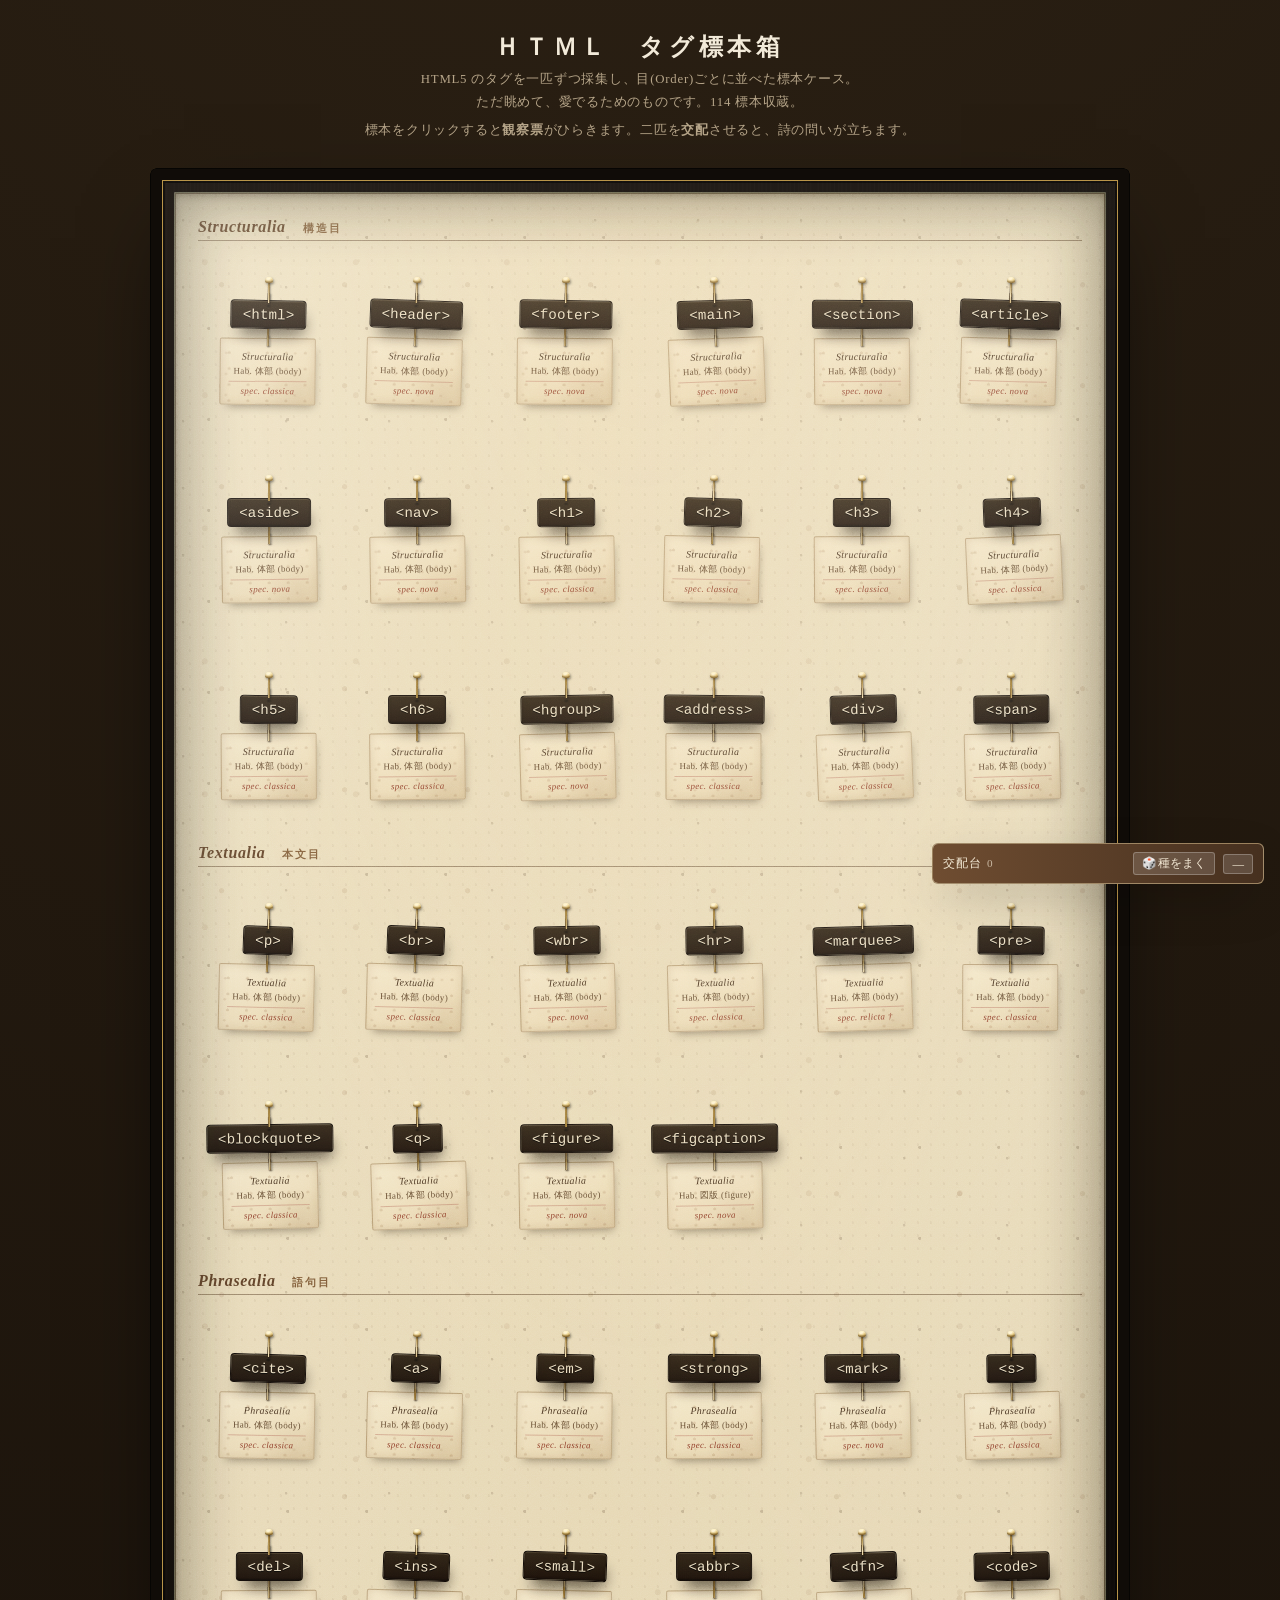
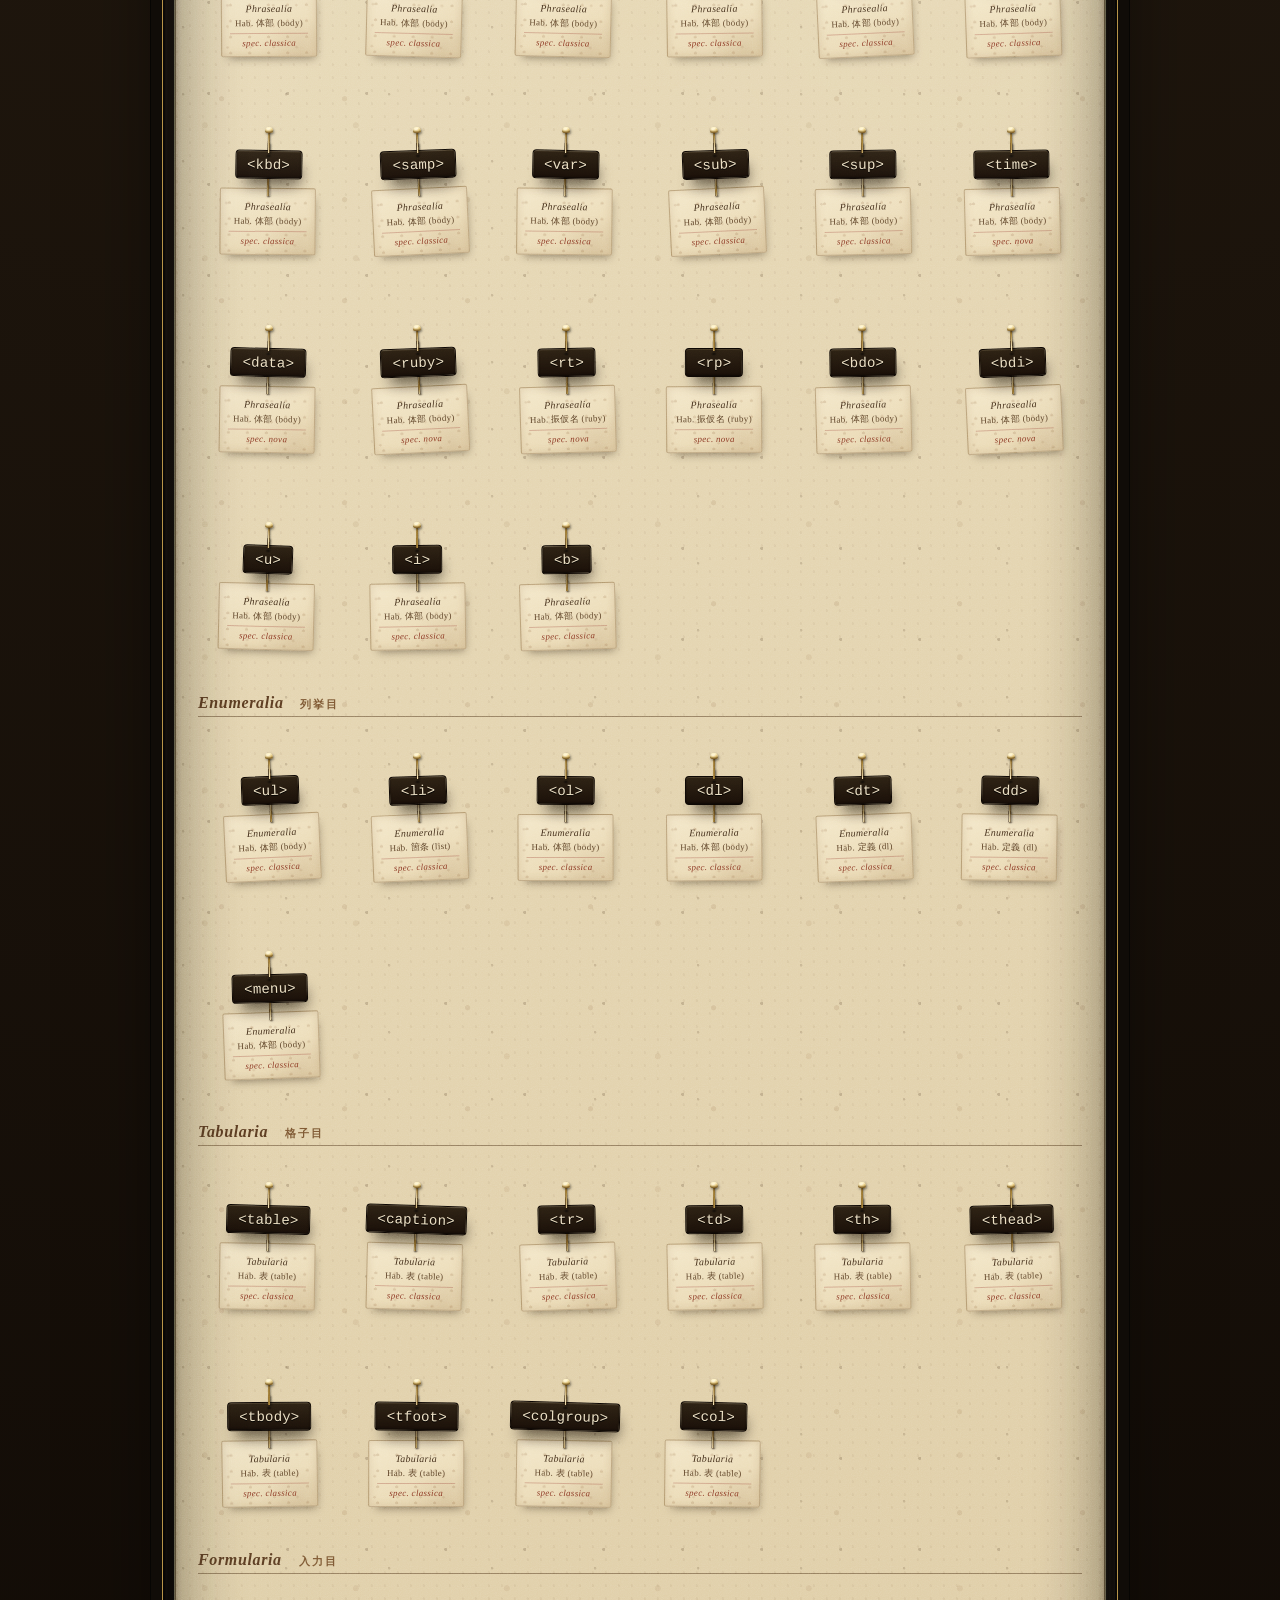
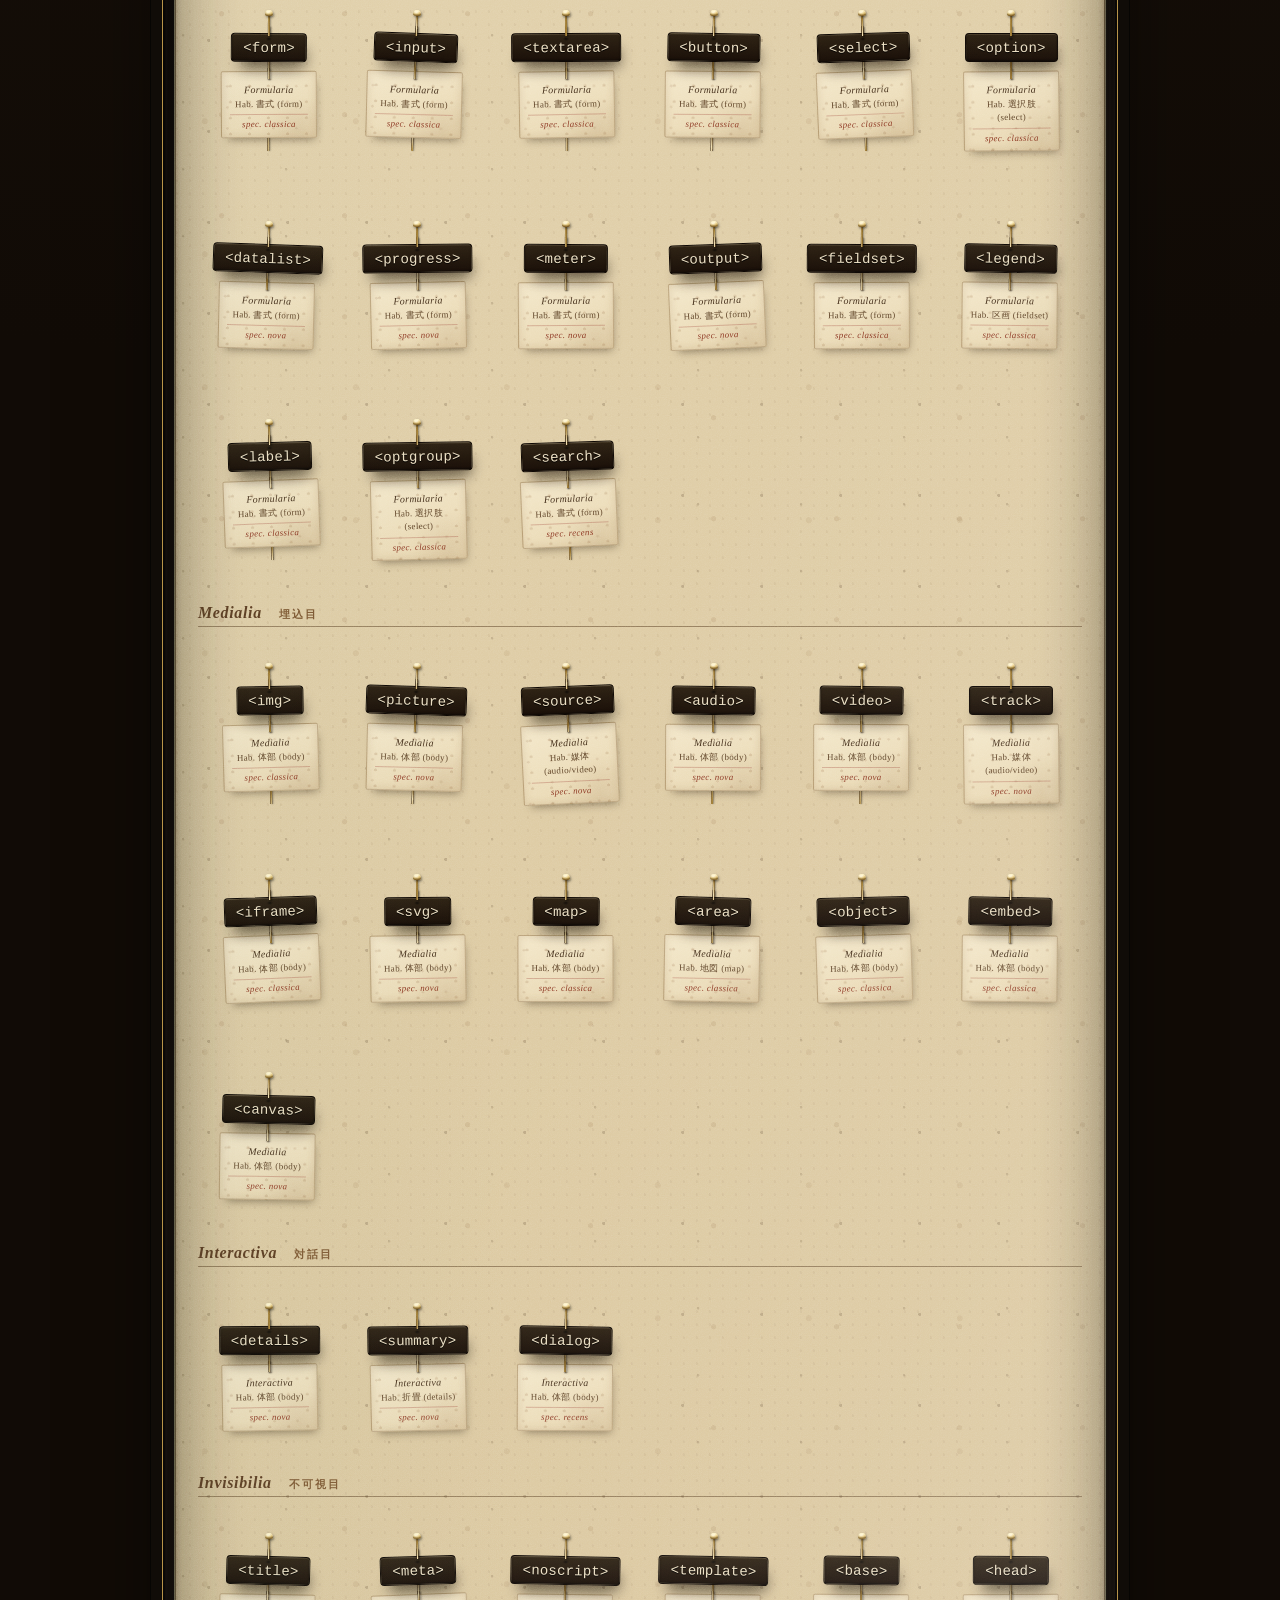
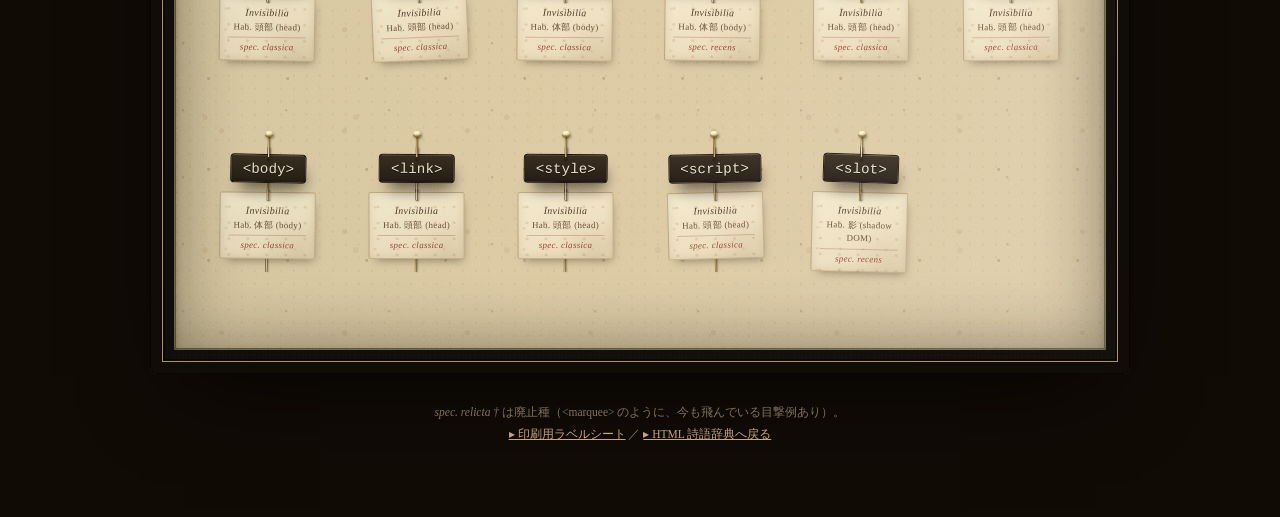
==== commit 782d7183: "標本箱に辞書・アイディエーション機能を復活（段階的拡張） case.html を「眺めるだけ」から「めくって掛け合わせる辞書」へ。静的な箱は JS無効でも完全に成立し、JS有効時のみ機能が段階的に乗る" ====
--- a/specimen/case.html
+++ b/specimen/case.html
@@ -135,6 +135,70 @@
     font-size:.72rem; color:#9c8b70; line-height:1.9; }
   .foot a { color:#d9b48a; }
 
+  /* ── 辞書としての復活：観察票（拡大鏡）＋交配台 ── */
+  .head-hint[hidden] { display:none; }
+  .head-hint { font-size:.72rem; color:#c9b48f; letter-spacing:.04em; margin:.5rem 0 0; }
+  .js-on .specimen { cursor:zoom-in; }
+
+  body.loupe-open { overflow:hidden; }
+  .loupe[hidden] { display:none; }
+  .loupe { position:fixed; inset:0; z-index:50; display:flex; align-items:center; justify-content:center; padding:20px; }
+  .loupe-back { position:absolute; inset:0; background:rgba(12,8,4,.74); }
+  .loupe-card { position:relative; z-index:1; width:min(560px,94vw); max-height:88vh; overflow:auto;
+    background:linear-gradient(160deg,#f4e8ca,#e7d5ad); color:#43301c; border-radius:4px;
+    border:1px solid rgba(120,85,40,.5);
+    box-shadow:0 30px 80px -20px rgba(0,0,0,.8), inset 0 0 0 6px rgba(255,255,255,.16), inset 0 0 40px rgba(150,110,60,.18);
+    padding:22px 24px 26px; font-family:"Hiragino Mincho ProN","Yu Mincho","Noto Serif JP",serif; }
+  .loupe-x { position:absolute; top:8px; right:12px; border:none; background:none; font-size:1.15rem; color:#7a5226; cursor:pointer; line-height:1; }
+  .lc-head { text-align:center; border-bottom:1px solid rgba(120,85,40,.35); padding-bottom:10px; margin-bottom:6px; }
+  .lc-name { display:block; font-family:"SFMono-Regular",Consolas,Menlo,monospace; font-size:1.5rem; color:#2a1c10; }
+  .lc-tax { display:block; margin-top:5px; font-size:.72rem; color:#7c5733; }
+  .lc-tax i { color:#5b3c22; }
+  .lc-body { margin:0 0 6px; }
+  .lc-body dt { font-size:.64rem; letter-spacing:.16em; color:#8a6a3c; margin:11px 0 3px; }
+  .lc-body dd { margin:0; font-size:.9rem; line-height:1.75; color:#3f2a17; }
+  .lc-body .lc-spark { color:#8a3320; font-style:italic; }
+  .lc-demo { margin-top:14px; border:1px solid rgba(120,85,40,.4); border-radius:3px; overflow:hidden; }
+  .lc-demo-strip { font-size:.6rem; letter-spacing:.1em; color:#f4ead6; background:linear-gradient(90deg,#6f4d31,#46301f); padding:4px 9px; }
+  .lc-demo-live { padding:14px; background:#fffdf7; color:#1c140a; font-family:system-ui,-apple-system,sans-serif; font-size:.92rem; line-height:1.6; }
+  .lc-demo-live * { max-width:100%; }
+  .lc-demo-src { border-top:1px dashed rgba(120,85,40,.4); background:#fffdf7; }
+  .lc-demo-src summary { cursor:pointer; font-size:.66rem; color:#7a5226; padding:6px 9px; }
+  .lc-demo-code { margin:0; padding:10px 12px; background:#241a0e; color:#e8dcc2;
+    font-family:"SFMono-Regular",Consolas,Menlo,monospace; font-size:.7rem; line-height:1.55;
+    overflow:auto; white-space:pre-wrap; word-break:break-word; }
+  .lc-actions { margin-top:16px; text-align:center; }
+  .lc-cross { font-family:inherit; font-size:.82rem; color:#f3e9d2; background:linear-gradient(180deg,#6f4d31,#46301f);
+    border:1px solid #2c1c0d; border-radius:4px; padding:7px 18px; cursor:pointer; }
+  .lc-cross.is-on { background:linear-gradient(180deg,#8a3320,#5e2114); }
+
+  .cross-tray[hidden] { display:none; }
+  .cross-tray { position:fixed; right:16px; bottom:16px; z-index:40; width:min(332px,92vw);
+    background:linear-gradient(160deg,#efe2c0,#ddc79c); color:#43301c;
+    border:1px solid rgba(90,60,30,.5); border-radius:6px;
+    box-shadow:0 18px 50px -16px rgba(0,0,0,.7), inset 0 0 0 1px rgba(255,255,255,.2);
+    font-family:"Hiragino Mincho ProN","Yu Mincho",serif; overflow:hidden; }
+  .ct-head { display:flex; align-items:center; gap:8px; padding:8px 10px; background:linear-gradient(90deg,#6f4d31,#46301f); color:#f4ead6; }
+  .ct-title { font-size:.78rem; letter-spacing:.1em; flex:1; }
+  .ct-title .ct-count { opacity:.7; font-size:.7rem; }
+  .ct-seed, .ct-min { font-family:inherit; background:rgba(255,255,255,.14); color:#f4ead6;
+    border:1px solid rgba(255,255,255,.25); border-radius:3px; cursor:pointer; font-size:.72rem; padding:3px 8px; }
+  .ct-chips { display:flex; flex-wrap:wrap; gap:6px; padding:10px; }
+  .ct-empty { font-size:.66rem; color:#6a4f30; line-height:1.7; }
+  .ct-chip { display:inline-flex; align-items:center; gap:5px;
+    font-family:"SFMono-Regular",Consolas,Menlo,monospace; font-size:.74rem;
+    background:#2d2214; color:#ecdfc2; border-radius:3px; padding:3px 7px; cursor:zoom-in; }
+  .ct-rm { background:none; border:none; color:#d8b48a; cursor:pointer; font-size:.72rem; padding:0; line-height:1; }
+  .ct-prov { padding:0 10px 12px; }
+  .pv { background:rgba(255,252,244,.55); border:1px solid rgba(120,85,40,.35); border-radius:3px; padding:9px 11px; }
+  .pv-label { display:block; font-size:.6rem; letter-spacing:.16em; color:#8a6a3c; margin-bottom:5px; }
+  .pv-text { margin:0; font-size:.82rem; line-height:1.75; color:#3f2a17; }
+  .pv-text b { color:#2a1c10; }
+  .pv-acts { margin-top:9px; display:flex; gap:8px; }
+  .pv-acts button { font-family:inherit; font-size:.68rem; color:#5a3f25; background:rgba(120,85,40,.14);
+    border:1px solid rgba(120,85,40,.35); border-radius:3px; padding:4px 10px; cursor:pointer; }
+  .cross-tray.min .ct-chips, .cross-tray.min .ct-prov { display:none; }
+
   @media (max-width:560px) {
     .row { grid-template-columns:repeat(auto-fill,minmax(96px,1fr)); gap:26px 10px; }
     .case { padding:13px; }
@@ -147,6 +211,7 @@
     <h1>ＨＴＭＬ　タグ標本箱</h1>
     <p>HTML5 のタグを一匹ずつ採集し、目(Order)ごとに並べた標本ケース。<br>
     ただ眺めて、愛でるためのものです。114 標本収蔵。</p>
+    <p class="head-hint" hidden>標本をクリックすると<b>観察票</b>がひらきます。二匹を<b>交配</b>させると、詩の問いが立ちます。</p>
   </header>
 
   <main class="case">
@@ -154,7 +219,7 @@
     <section class="drawer">
       <h2 class="order"><span class="o-la">Structuralia</span><span class="o-ja">構造目</span></h2>
       <div class="row">
-      <figure class="specimen" style="--r:1.10deg">
+      <figure class="specimen" data-tag="html" style="--r:1.10deg">
         <span class="pin"></span>
         <span class="bug">&lt;html&gt;</span>
         <span class="card">
@@ -165,7 +230,7 @@
           </span>
         </span>
       </figure>
-      <figure class="specimen" style="--r:2.10deg">
+      <figure class="specimen" data-tag="header" style="--r:2.10deg">
         <span class="pin"></span>
         <span class="bug">&lt;header&gt;</span>
         <span class="card">
@@ -176,7 +241,7 @@
           </span>
         </span>
       </figure>
-      <figure class="specimen" style="--r:1.07deg">
+      <figure class="specimen" data-tag="footer" style="--r:1.07deg">
         <span class="pin"></span>
         <span class="bug">&lt;footer&gt;</span>
         <span class="card">
@@ -187,7 +252,7 @@
           </span>
         </span>
       </figure>
-      <figure class="specimen" style="--r:-1.67deg">
+      <figure class="specimen" data-tag="main" style="--r:-1.67deg">
         <span class="pin"></span>
         <span class="bug">&lt;main&gt;</span>
         <span class="card">
@@ -198,7 +263,7 @@
           </span>
         </span>
       </figure>
-      <figure class="specimen" style="--r:0.19deg">
+      <figure class="specimen" data-tag="section" style="--r:0.19deg">
         <span class="pin"></span>
         <span class="bug">&lt;section&gt;</span>
         <span class="card">
@@ -209,7 +274,7 @@
           </span>
         </span>
       </figure>
-      <figure class="specimen" style="--r:1.96deg">
+      <figure class="specimen" data-tag="article" style="--r:1.96deg">
         <span class="pin"></span>
         <span class="bug">&lt;article&gt;</span>
         <span class="card">
@@ -220,7 +285,7 @@
           </span>
         </span>
       </figure>
-      <figure class="specimen" style="--r:-0.16deg">
+      <figure class="specimen" data-tag="aside" style="--r:-0.16deg">
         <span class="pin"></span>
         <span class="bug">&lt;aside&gt;</span>
         <span class="card">
@@ -231,7 +296,7 @@
           </span>
         </span>
       </figure>
-      <figure class="specimen" style="--r:-0.29deg">
+      <figure class="specimen" data-tag="nav" style="--r:-0.29deg">
         <span class="pin"></span>
         <span class="bug">&lt;nav&gt;</span>
         <span class="card">
@@ -242,7 +307,7 @@
           </span>
         </span>
       </figure>
-      <figure class="specimen" style="--r:-0.44deg">
+      <figure class="specimen" data-tag="h1" style="--r:-0.44deg">
         <span class="pin"></span>
         <span class="bug">&lt;h1&gt;</span>
         <span class="card">
@@ -253,7 +318,7 @@
           </span>
         </span>
       </figure>
-      <figure class="specimen" style="--r:1.77deg">
+      <figure class="specimen" data-tag="h2" style="--r:1.77deg">
         <span class="pin"></span>
         <span class="bug">&lt;h2&gt;</span>
         <span class="card">
@@ -264,7 +329,7 @@
           </span>
         </span>
       </figure>
-      <figure class="specimen" style="--r:0.25deg">
+      <figure class="specimen" data-tag="h3" style="--r:0.25deg">
         <span class="pin"></span>
         <span class="bug">&lt;h3&gt;</span>
         <span class="card">
@@ -275,7 +340,7 @@
           </span>
         </span>
       </figure>
-      <figure class="specimen" style="--r:-1.94deg">
+      <figure class="specimen" data-tag="h4" style="--r:-1.94deg">
         <span class="pin"></span>
         <span class="bug">&lt;h4&gt;</span>
         <span class="card">
@@ -286,7 +351,7 @@
           </span>
         </span>
       </figure>
-      <figure class="specimen" style="--r:0.35deg">
+      <figure class="specimen" data-tag="h5" style="--r:0.35deg">
         <span class="pin"></span>
         <span class="bug">&lt;h5&gt;</span>
         <span class="card">
@@ -297,7 +362,7 @@
           </span>
         </span>
       </figure>
-      <figure class="specimen" style="--r:-0.11deg">
+      <figure class="specimen" data-tag="h6" style="--r:-0.11deg">
         <span class="pin"></span>
         <span class="bug">&lt;h6&gt;</span>
         <span class="card">
@@ -308,7 +373,7 @@
           </span>
         </span>
       </figure>
-      <figure class="specimen" style="--r:-0.95deg">
+      <figure class="specimen" data-tag="hgroup" style="--r:-0.95deg">
         <span class="pin"></span>
         <span class="bug">&lt;hgroup&gt;</span>
         <span class="card">
@@ -319,7 +384,7 @@
           </span>
         </span>
       </figure>
-      <figure class="specimen" style="--r:0.55deg">
+      <figure class="specimen" data-tag="address" style="--r:0.55deg">
         <span class="pin"></span>
         <span class="bug">&lt;address&gt;</span>
         <span class="card">
@@ -330,7 +395,7 @@
           </span>
         </span>
       </figure>
-      <figure class="specimen" style="--r:-1.61deg">
+      <figure class="specimen" data-tag="div" style="--r:-1.61deg">
         <span class="pin"></span>
         <span class="bug">&lt;div&gt;</span>
         <span class="card">
@@ -341,7 +406,7 @@
           </span>
         </span>
       </figure>
-      <figure class="specimen" style="--r:-0.72deg">
+      <figure class="specimen" data-tag="span" style="--r:-0.72deg">
         <span class="pin"></span>
         <span class="bug">&lt;span&gt;</span>
         <span class="card">
@@ -357,7 +422,7 @@
     <section class="drawer">
       <h2 class="order"><span class="o-la">Textualia</span><span class="o-ja">本文目</span></h2>
       <div class="row">
-      <figure class="specimen" style="--r:1.94deg">
+      <figure class="specimen" data-tag="p" style="--r:1.94deg">
         <span class="pin"></span>
         <span class="bug">&lt;p&gt;</span>
         <span class="card">
@@ -368,7 +433,7 @@
           </span>
         </span>
       </figure>
-      <figure class="specimen" style="--r:2.11deg">
+      <figure class="specimen" data-tag="br" style="--r:2.11deg">
         <span class="pin"></span>
         <span class="bug">&lt;br&gt;</span>
         <span class="card">
@@ -379,7 +444,7 @@
           </span>
         </span>
       </figure>
-      <figure class="specimen" style="--r:-0.95deg">
+      <figure class="specimen" data-tag="wbr" style="--r:-0.95deg">
         <span class="pin"></span>
         <span class="bug">&lt;wbr&gt;</span>
         <span class="card">
@@ -390,7 +455,7 @@
           </span>
         </span>
       </figure>
-      <figure class="specimen" style="--r:-0.87deg">
+      <figure class="specimen" data-tag="hr" style="--r:-0.87deg">
         <span class="pin"></span>
         <span class="bug">&lt;hr&gt;</span>
         <span class="card">
@@ -401,7 +466,7 @@
           </span>
         </span>
       </figure>
-      <figure class="specimen" style="--r:-1.43deg">
+      <figure class="specimen" data-tag="marquee" style="--r:-1.43deg">
         <span class="pin"></span>
         <span class="bug">&lt;marquee&gt;</span>
         <span class="card">
@@ -412,7 +477,7 @@
           </span>
         </span>
       </figure>
-      <figure class="specimen" style="--r:0.73deg">
+      <figure class="specimen" data-tag="pre" style="--r:0.73deg">
         <span class="pin"></span>
         <span class="bug">&lt;pre&gt;</span>
         <span class="card">
@@ -423,7 +488,7 @@
           </span>
         </span>
       </figure>
-      <figure class="specimen" style="--r:-0.71deg">
+      <figure class="specimen" data-tag="blockquote" style="--r:-0.71deg">
         <span class="pin"></span>
         <span class="bug">&lt;blockquote&gt;</span>
         <span class="card">
@@ -434,7 +499,7 @@
           </span>
         </span>
       </figure>
-      <figure class="specimen" style="--r:-1.24deg">
+      <figure class="specimen" data-tag="q" style="--r:-1.24deg">
         <span class="pin"></span>
         <span class="bug">&lt;q&gt;</span>
         <span class="card">
@@ -445,7 +510,7 @@
           </span>
         </span>
       </figure>
-      <figure class="specimen" style="--r:-0.28deg">
+      <figure class="specimen" data-tag="figure" style="--r:-0.28deg">
         <span class="pin"></span>
         <span class="bug">&lt;figure&gt;</span>
         <span class="card">
@@ -456,7 +521,7 @@
           </span>
         </span>
       </figure>
-      <figure class="specimen" style="--r:-0.40deg">
+      <figure class="specimen" data-tag="figcaption" style="--r:-0.40deg">
         <span class="pin"></span>
         <span class="bug">&lt;figcaption&gt;</span>
         <span class="card">
@@ -472,7 +537,7 @@
     <section class="drawer">
       <h2 class="order"><span class="o-la">Phrasealia</span><span class="o-ja">語句目</span></h2>
       <div class="row">
-      <figure class="specimen" style="--r:1.54deg">
+      <figure class="specimen" data-tag="cite" style="--r:1.54deg">
         <span class="pin"></span>
         <span class="bug">&lt;cite&gt;</span>
         <span class="card">
@@ -483,7 +548,7 @@
           </span>
         </span>
       </figure>
-      <figure class="specimen" style="--r:1.90deg">
+      <figure class="specimen" data-tag="a" style="--r:1.90deg">
         <span class="pin"></span>
         <span class="bug">&lt;a&gt;</span>
         <span class="card">
@@ -494,7 +559,7 @@
           </span>
         </span>
       </figure>
-      <figure class="specimen" style="--r:1.33deg">
+      <figure class="specimen" data-tag="em" style="--r:1.33deg">
         <span class="pin"></span>
         <span class="bug">&lt;em&gt;</span>
         <span class="card">
@@ -505,7 +570,7 @@
           </span>
         </span>
       </figure>
-      <figure class="specimen" style="--r:0.29deg">
+      <figure class="specimen" data-tag="strong" style="--r:0.29deg">
         <span class="pin"></span>
         <span class="bug">&lt;strong&gt;</span>
         <span class="card">
@@ -516,7 +581,7 @@
           </span>
         </span>
       </figure>
-      <figure class="specimen" style="--r:-0.51deg">
+      <figure class="specimen" data-tag="mark" style="--r:-0.51deg">
         <span class="pin"></span>
         <span class="bug">&lt;mark&gt;</span>
         <span class="card">
@@ -527,7 +592,7 @@
           </span>
         </span>
       </figure>
-      <figure class="specimen" style="--r:-0.82deg">
+      <figure class="specimen" data-tag="s" style="--r:-0.82deg">
         <span class="pin"></span>
         <span class="bug">&lt;s&gt;</span>
         <span class="card">
@@ -538,7 +603,7 @@
           </span>
         </span>
       </figure>
-      <figure class="specimen" style="--r:0.20deg">
+      <figure class="specimen" data-tag="del" style="--r:0.20deg">
         <span class="pin"></span>
         <span class="bug">&lt;del&gt;</span>
         <span class="card">
@@ -549,7 +614,7 @@
           </span>
         </span>
       </figure>
-      <figure class="specimen" style="--r:2.13deg">
+      <figure class="specimen" data-tag="ins" style="--r:2.13deg">
         <span class="pin"></span>
         <span class="bug">&lt;ins&gt;</span>
         <span class="card">
@@ -560,7 +625,7 @@
           </span>
         </span>
       </figure>
-      <figure class="specimen" style="--r:1.93deg">
+      <figure class="specimen" data-tag="small" style="--r:1.93deg">
         <span class="pin"></span>
         <span class="bug">&lt;small&gt;</span>
         <span class="card">
@@ -571,7 +636,7 @@
           </span>
         </span>
       </figure>
-      <figure class="specimen" style="--r:-0.15deg">
+      <figure class="specimen" data-tag="abbr" style="--r:-0.15deg">
         <span class="pin"></span>
         <span class="bug">&lt;abbr&gt;</span>
         <span class="card">
@@ -582,7 +647,7 @@
           </span>
         </span>
       </figure>
-      <figure class="specimen" style="--r:-1.94deg">
+      <figure class="specimen" data-tag="dfn" style="--r:-1.94deg">
         <span class="pin"></span>
         <span class="bug">&lt;dfn&gt;</span>
         <span class="card">
@@ -593,7 +658,7 @@
           </span>
         </span>
       </figure>
-      <figure class="specimen" style="--r:-1.30deg">
+      <figure class="specimen" data-tag="code" style="--r:-1.30deg">
         <span class="pin"></span>
         <span class="bug">&lt;code&gt;</span>
         <span class="card">
@@ -604,7 +669,7 @@
           </span>
         </span>
       </figure>
-      <figure class="specimen" style="--r:1.07deg">
+      <figure class="specimen" data-tag="kbd" style="--r:1.07deg">
         <span class="pin"></span>
         <span class="bug">&lt;kbd&gt;</span>
         <span class="card">
@@ -615,7 +680,7 @@
           </span>
         </span>
       </figure>
-      <figure class="specimen" style="--r:-2.09deg">
+      <figure class="specimen" data-tag="samp" style="--r:-2.09deg">
         <span class="pin"></span>
         <span class="bug">&lt;samp&gt;</span>
         <span class="card">
@@ -626,7 +691,7 @@
           </span>
         </span>
       </figure>
-      <figure class="specimen" style="--r:1.24deg">
+      <figure class="specimen" data-tag="var" style="--r:1.24deg">
         <span class="pin"></span>
         <span class="bug">&lt;var&gt;</span>
         <span class="card">
@@ -637,7 +702,7 @@
           </span>
         </span>
       </figure>
-      <figure class="specimen" style="--r:-2.09deg">
+      <figure class="specimen" data-tag="sub" style="--r:-2.09deg">
         <span class="pin"></span>
         <span class="bug">&lt;sub&gt;</span>
         <span class="card">
@@ -648,7 +713,7 @@
           </span>
         </span>
       </figure>
-      <figure class="specimen" style="--r:-0.74deg">
+      <figure class="specimen" data-tag="sup" style="--r:-0.74deg">
         <span class="pin"></span>
         <span class="bug">&lt;sup&gt;</span>
         <span class="card">
@@ -659,7 +724,7 @@
           </span>
         </span>
       </figure>
-      <figure class="specimen" style="--r:-0.79deg">
+      <figure class="specimen" data-tag="time" style="--r:-0.79deg">
         <span class="pin"></span>
         <span class="bug">&lt;time&gt;</span>
         <span class="card">
@@ -670,7 +735,7 @@
           </span>
         </span>
       </figure>
-      <figure class="specimen" style="--r:1.46deg">
+      <figure class="specimen" data-tag="data" style="--r:1.46deg">
         <span class="pin"></span>
         <span class="bug">&lt;data&gt;</span>
         <span class="card">
@@ -681,7 +746,7 @@
           </span>
         </span>
       </figure>
-      <figure class="specimen" style="--r:-2.20deg">
+      <figure class="specimen" data-tag="ruby" style="--r:-2.20deg">
         <span class="pin"></span>
         <span class="bug">&lt;ruby&gt;</span>
         <span class="card">
@@ -692,7 +757,7 @@
           </span>
         </span>
       </figure>
-      <figure class="specimen" style="--r:-1.05deg">
+      <figure class="specimen" data-tag="rt" style="--r:-1.05deg">
         <span class="pin"></span>
         <span class="bug">&lt;rt&gt;</span>
         <span class="card">
@@ -703,7 +768,7 @@
           </span>
         </span>
       </figure>
-      <figure class="specimen" style="--r:0.17deg">
+      <figure class="specimen" data-tag="rp" style="--r:0.17deg">
         <span class="pin"></span>
         <span class="bug">&lt;rp&gt;</span>
         <span class="card">
@@ -714,7 +779,7 @@
           </span>
         </span>
       </figure>
-      <figure class="specimen" style="--r:-0.85deg">
+      <figure class="specimen" data-tag="bdo" style="--r:-0.85deg">
         <span class="pin"></span>
         <span class="bug">&lt;bdo&gt;</span>
         <span class="card">
@@ -725,7 +790,7 @@
           </span>
         </span>
       </figure>
-      <figure class="specimen" style="--r:-1.97deg">
+      <figure class="specimen" data-tag="bdi" style="--r:-1.97deg">
         <span class="pin"></span>
         <span class="bug">&lt;bdi&gt;</span>
         <span class="card">
@@ -736,7 +801,7 @@
           </span>
         </span>
       </figure>
-      <figure class="specimen" style="--r:1.95deg">
+      <figure class="specimen" data-tag="u" style="--r:1.95deg">
         <span class="pin"></span>
         <span class="bug">&lt;u&gt;</span>
         <span class="card">
@@ -747,7 +812,7 @@
           </span>
         </span>
       </figure>
-      <figure class="specimen" style="--r:-0.36deg">
+      <figure class="specimen" data-tag="i" style="--r:-0.36deg">
         <span class="pin"></span>
         <span class="bug">&lt;i&gt;</span>
         <span class="card">
@@ -758,7 +823,7 @@
           </span>
         </span>
       </figure>
-      <figure class="specimen" style="--r:-0.99deg">
+      <figure class="specimen" data-tag="b" style="--r:-0.99deg">
         <span class="pin"></span>
         <span class="bug">&lt;b&gt;</span>
         <span class="card">
@@ -774,7 +839,7 @@
     <section class="drawer">
       <h2 class="order"><span class="o-la">Enumeralia</span><span class="o-ja">列挙目</span></h2>
       <div class="row">
-      <figure class="specimen" style="--r:-2.02deg">
+      <figure class="specimen" data-tag="ul" style="--r:-2.02deg">
         <span class="pin"></span>
         <span class="bug">&lt;ul&gt;</span>
         <span class="card">
@@ -785,7 +850,7 @@
           </span>
         </span>
       </figure>
-      <figure class="specimen" style="--r:-1.76deg">
+      <figure class="specimen" data-tag="li" style="--r:-1.76deg">
         <span class="pin"></span>
         <span class="bug">&lt;li&gt;</span>
         <span class="card">
@@ -796,7 +861,7 @@
           </span>
         </span>
       </figure>
-      <figure class="specimen" style="--r:0.49deg">
+      <figure class="specimen" data-tag="ol" style="--r:0.49deg">
         <span class="pin"></span>
         <span class="bug">&lt;ol&gt;</span>
         <span class="card">
@@ -807,7 +872,7 @@
           </span>
         </span>
       </figure>
-      <figure class="specimen" style="--r:0.02deg">
+      <figure class="specimen" data-tag="dl" style="--r:0.02deg">
         <span class="pin"></span>
         <span class="bug">&lt;dl&gt;</span>
         <span class="card">
@@ -818,7 +883,7 @@
           </span>
         </span>
       </figure>
-      <figure class="specimen" style="--r:-1.50deg">
+      <figure class="specimen" data-tag="dt" style="--r:-1.50deg">
         <span class="pin"></span>
         <span class="bug">&lt;dt&gt;</span>
         <span class="card">
@@ -829,7 +894,7 @@
           </span>
         </span>
       </figure>
-      <figure class="specimen" style="--r:1.36deg">
+      <figure class="specimen" data-tag="dd" style="--r:1.36deg">
         <span class="pin"></span>
         <span class="bug">&lt;dd&gt;</span>
         <span class="card">
@@ -840,7 +905,7 @@
           </span>
         </span>
       </figure>
-      <figure class="specimen" style="--r:-1.43deg">
+      <figure class="specimen" data-tag="menu" style="--r:-1.43deg">
         <span class="pin"></span>
         <span class="bug">&lt;menu&gt;</span>
         <span class="card">
@@ -856,7 +921,7 @@
     <section class="drawer">
       <h2 class="order"><span class="o-la">Tabularia</span><span class="o-ja">格子目</span></h2>
       <div class="row">
-      <figure class="specimen" style="--r:1.41deg">
+      <figure class="specimen" data-tag="table" style="--r:1.41deg">
         <span class="pin"></span>
         <span class="bug">&lt;table&gt;</span>
         <span class="card">
@@ -867,7 +932,7 @@
           </span>
         </span>
       </figure>
-      <figure class="specimen" style="--r:1.98deg">
+      <figure class="specimen" data-tag="caption" style="--r:1.98deg">
         <span class="pin"></span>
         <span class="bug">&lt;caption&gt;</span>
         <span class="card">
@@ -878,7 +943,7 @@
           </span>
         </span>
       </figure>
-      <figure class="specimen" style="--r:-1.21deg">
+      <figure class="specimen" data-tag="tr" style="--r:-1.21deg">
         <span class="pin"></span>
         <span class="bug">&lt;tr&gt;</span>
         <span class="card">
@@ -889,7 +954,7 @@
           </span>
         </span>
       </figure>
-      <figure class="specimen" style="--r:-0.48deg">
+      <figure class="specimen" data-tag="td" style="--r:-0.48deg">
         <span class="pin"></span>
         <span class="bug">&lt;td&gt;</span>
         <span class="card">
@@ -900,7 +965,7 @@
           </span>
         </span>
       </figure>
-      <figure class="specimen" style="--r:-0.35deg">
+      <figure class="specimen" data-tag="th" style="--r:-0.35deg">
         <span class="pin"></span>
         <span class="bug">&lt;th&gt;</span>
         <span class="card">
@@ -911,7 +976,7 @@
           </span>
         </span>
       </figure>
-      <figure class="specimen" style="--r:-1.22deg">
+      <figure class="specimen" data-tag="thead" style="--r:-1.22deg">
         <span class="pin"></span>
         <span class="bug">&lt;thead&gt;</span>
         <span class="card">
@@ -922,7 +987,7 @@
           </span>
         </span>
       </figure>
-      <figure class="specimen" style="--r:-0.28deg">
+      <figure class="specimen" data-tag="tbody" style="--r:-0.28deg">
         <span class="pin"></span>
         <span class="bug">&lt;tbody&gt;</span>
         <span class="card">
@@ -933,7 +998,7 @@
           </span>
         </span>
       </figure>
-      <figure class="specimen" style="--r:0.72deg">
+      <figure class="specimen" data-tag="tfoot" style="--r:0.72deg">
         <span class="pin"></span>
         <span class="bug">&lt;tfoot&gt;</span>
         <span class="card">
@@ -944,7 +1009,7 @@
           </span>
         </span>
       </figure>
-      <figure class="specimen" style="--r:1.57deg">
+      <figure class="specimen" data-tag="colgroup" style="--r:1.57deg">
         <span class="pin"></span>
         <span class="bug">&lt;colgroup&gt;</span>
         <span class="card">
@@ -955,7 +1020,7 @@
           </span>
         </span>
       </figure>
-      <figure class="specimen" style="--r:1.26deg">
+      <figure class="specimen" data-tag="col" style="--r:1.26deg">
         <span class="pin"></span>
         <span class="bug">&lt;col&gt;</span>
         <span class="card">
@@ -971,7 +1036,7 @@
     <section class="drawer">
       <h2 class="order"><span class="o-la">Formularia</span><span class="o-ja">入力目</span></h2>
       <div class="row">
-      <figure class="specimen" style="--r:0.29deg">
+      <figure class="specimen" data-tag="form" style="--r:0.29deg">
         <span class="pin"></span>
         <span class="bug">&lt;form&gt;</span>
         <span class="card">
@@ -982,7 +1047,7 @@
           </span>
         </span>
       </figure>
-      <figure class="specimen" style="--r:2.08deg">
+      <figure class="specimen" data-tag="input" style="--r:2.08deg">
         <span class="pin"></span>
         <span class="bug">&lt;input&gt;</span>
         <span class="card">
@@ -993,7 +1058,7 @@
           </span>
         </span>
       </figure>
-      <figure class="specimen" style="--r:-0.33deg">
+      <figure class="specimen" data-tag="textarea" style="--r:-0.33deg">
         <span class="pin"></span>
         <span class="bug">&lt;textarea&gt;</span>
         <span class="card">
@@ -1004,7 +1069,7 @@
           </span>
         </span>
       </figure>
-      <figure class="specimen" style="--r:1.07deg">
+      <figure class="specimen" data-tag="button" style="--r:1.07deg">
         <span class="pin"></span>
         <span class="bug">&lt;button&gt;</span>
         <span class="card">
@@ -1015,7 +1080,7 @@
           </span>
         </span>
       </figure>
-      <figure class="specimen" style="--r:-1.71deg">
+      <figure class="specimen" data-tag="select" style="--r:-1.71deg">
         <span class="pin"></span>
         <span class="bug">&lt;select&gt;</span>
         <span class="card">
@@ -1026,7 +1091,7 @@
           </span>
         </span>
       </figure>
-      <figure class="specimen" style="--r:-0.07deg">
+      <figure class="specimen" data-tag="option" style="--r:-0.07deg">
         <span class="pin"></span>
         <span class="bug">&lt;option&gt;</span>
         <span class="card">
@@ -1037,7 +1102,7 @@
           </span>
         </span>
       </figure>
-      <figure class="specimen" style="--r:1.97deg">
+      <figure class="specimen" data-tag="datalist" style="--r:1.97deg">
         <span class="pin"></span>
         <span class="bug">&lt;datalist&gt;</span>
         <span class="card">
@@ -1048,7 +1113,7 @@
           </span>
         </span>
       </figure>
-      <figure class="specimen" style="--r:-0.69deg">
+      <figure class="specimen" data-tag="progress" style="--r:-0.69deg">
         <span class="pin"></span>
         <span class="bug">&lt;progress&gt;</span>
         <span class="card">
@@ -1059,7 +1124,7 @@
           </span>
         </span>
       </figure>
-      <figure class="specimen" style="--r:0.23deg">
+      <figure class="specimen" data-tag="meter" style="--r:0.23deg">
         <span class="pin"></span>
         <span class="bug">&lt;meter&gt;</span>
         <span class="card">
@@ -1070,7 +1135,7 @@
           </span>
         </span>
       </figure>
-      <figure class="specimen" style="--r:-1.91deg">
+      <figure class="specimen" data-tag="output" style="--r:-1.91deg">
         <span class="pin"></span>
         <span class="bug">&lt;output&gt;</span>
         <span class="card">
@@ -1081,7 +1146,7 @@
           </span>
         </span>
       </figure>
-      <figure class="specimen" style="--r:0.32deg">
+      <figure class="specimen" data-tag="fieldset" style="--r:0.32deg">
         <span class="pin"></span>
         <span class="bug">&lt;fieldset&gt;</span>
         <span class="card">
@@ -1092,7 +1157,7 @@
           </span>
         </span>
       </figure>
-      <figure class="specimen" style="--r:1.15deg">
+      <figure class="specimen" data-tag="legend" style="--r:1.15deg">
         <span class="pin"></span>
         <span class="bug">&lt;legend&gt;</span>
         <span class="card">
@@ -1103,7 +1168,7 @@
           </span>
         </span>
       </figure>
-      <figure class="specimen" style="--r:-1.49deg">
+      <figure class="specimen" data-tag="label" style="--r:-1.49deg">
         <span class="pin"></span>
         <span class="bug">&lt;label&gt;</span>
         <span class="card">
@@ -1114,7 +1179,7 @@
           </span>
         </span>
       </figure>
-      <figure class="specimen" style="--r:-0.83deg">
+      <figure class="specimen" data-tag="optgroup" style="--r:-0.83deg">
         <span class="pin"></span>
         <span class="bug">&lt;optgroup&gt;</span>
         <span class="card">
@@ -1125,7 +1190,7 @@
           </span>
         </span>
       </figure>
-      <figure class="specimen" style="--r:-1.85deg">
+      <figure class="specimen" data-tag="search" style="--r:-1.85deg">
         <span class="pin"></span>
         <span class="bug">&lt;search&gt;</span>
         <span class="card">
@@ -1141,7 +1206,7 @@
     <section class="drawer">
       <h2 class="order"><span class="o-la">Medialia</span><span class="o-ja">埋込目</span></h2>
       <div class="row">
-      <figure class="specimen" style="--r:-0.99deg">
+      <figure class="specimen" data-tag="img" style="--r:-0.99deg">
         <span class="pin"></span>
         <span class="bug">&lt;img&gt;</span>
         <span class="card">
@@ -1152,7 +1217,7 @@
           </span>
         </span>
       </figure>
-      <figure class="specimen" style="--r:1.96deg">
+      <figure class="specimen" data-tag="picture" style="--r:1.96deg">
         <span class="pin"></span>
         <span class="bug">&lt;picture&gt;</span>
         <span class="card">
@@ -1163,7 +1228,7 @@
           </span>
         </span>
       </figure>
-      <figure class="specimen" style="--r:-2.18deg">
+      <figure class="specimen" data-tag="source" style="--r:-2.18deg">
         <span class="pin"></span>
         <span class="bug">&lt;source&gt;</span>
         <span class="card">
@@ -1174,7 +1239,7 @@
           </span>
         </span>
       </figure>
-      <figure class="specimen" style="--r:0.82deg">
+      <figure class="specimen" data-tag="audio" style="--r:0.82deg">
         <span class="pin"></span>
         <span class="bug">&lt;audio&gt;</span>
         <span class="card">
@@ -1185,7 +1250,7 @@
           </span>
         </span>
       </figure>
-      <figure class="specimen" style="--r:0.77deg">
+      <figure class="specimen" data-tag="video" style="--r:0.77deg">
         <span class="pin"></span>
         <span class="bug">&lt;video&gt;</span>
         <span class="card">
@@ -1196,7 +1261,7 @@
           </span>
         </span>
       </figure>
-      <figure class="specimen" style="--r:0.03deg">
+      <figure class="specimen" data-tag="track" style="--r:0.03deg">
         <span class="pin"></span>
         <span class="bug">&lt;track&gt;</span>
         <span class="card">
@@ -1207,7 +1272,7 @@
           </span>
         </span>
       </figure>
-      <figure class="specimen" style="--r:-1.85deg">
+      <figure class="specimen" data-tag="iframe" style="--r:-1.85deg">
         <span class="pin"></span>
         <span class="bug">&lt;iframe&gt;</span>
         <span class="card">
@@ -1218,7 +1283,7 @@
           </span>
         </span>
       </figure>
-      <figure class="specimen" style="--r:-0.47deg">
+      <figure class="specimen" data-tag="svg" style="--r:-0.47deg">
         <span class="pin"></span>
         <span class="bug">&lt;svg&gt;</span>
         <span class="card">
@@ -1229,7 +1294,7 @@
           </span>
         </span>
       </figure>
-      <figure class="specimen" style="--r:0.54deg">
+      <figure class="specimen" data-tag="map" style="--r:0.54deg">
         <span class="pin"></span>
         <span class="bug">&lt;map&gt;</span>
         <span class="card">
@@ -1240,7 +1305,7 @@
           </span>
         </span>
       </figure>
-      <figure class="specimen" style="--r:1.66deg">
+      <figure class="specimen" data-tag="area" style="--r:1.66deg">
         <span class="pin"></span>
         <span class="bug">&lt;area&gt;</span>
         <span class="card">
@@ -1251,7 +1316,7 @@
           </span>
         </span>
       </figure>
-      <figure class="specimen" style="--r:-1.24deg">
+      <figure class="specimen" data-tag="object" style="--r:-1.24deg">
         <span class="pin"></span>
         <span class="bug">&lt;object&gt;</span>
         <span class="card">
@@ -1262,7 +1327,7 @@
           </span>
         </span>
       </figure>
-      <figure class="specimen" style="--r:1.13deg">
+      <figure class="specimen" data-tag="embed" style="--r:1.13deg">
         <span class="pin"></span>
         <span class="bug">&lt;embed&gt;</span>
         <span class="card">
@@ -1273,7 +1338,7 @@
           </span>
         </span>
       </figure>
-      <figure class="specimen" style="--r:1.37deg">
+      <figure class="specimen" data-tag="canvas" style="--r:1.37deg">
         <span class="pin"></span>
         <span class="bug">&lt;canvas&gt;</span>
         <span class="card">
@@ -1289,7 +1354,7 @@
     <section class="drawer">
       <h2 class="order"><span class="o-la">Interactiva</span><span class="o-ja">対話目</span></h2>
       <div class="row">
-      <figure class="specimen" style="--r:-0.33deg">
+      <figure class="specimen" data-tag="details" style="--r:-0.33deg">
         <span class="pin"></span>
         <span class="bug">&lt;details&gt;</span>
         <span class="card">
@@ -1300,7 +1365,7 @@
           </span>
         </span>
       </figure>
-      <figure class="specimen" style="--r:-0.70deg">
+      <figure class="specimen" data-tag="summary" style="--r:-0.70deg">
         <span class="pin"></span>
         <span class="bug">&lt;summary&gt;</span>
         <span class="card">
@@ -1311,7 +1376,7 @@
           </span>
         </span>
       </figure>
-      <figure class="specimen" style="--r:0.93deg">
+      <figure class="specimen" data-tag="dialog" style="--r:0.93deg">
         <span class="pin"></span>
         <span class="bug">&lt;dialog&gt;</span>
         <span class="card">
@@ -1327,7 +1392,7 @@
     <section class="drawer">
       <h2 class="order"><span class="o-la">Invisibilia</span><span class="o-ja">不可視目</span></h2>
       <div class="row">
-      <figure class="specimen" style="--r:1.45deg">
+      <figure class="specimen" data-tag="title" style="--r:1.45deg">
         <span class="pin"></span>
         <span class="bug">&lt;title&gt;</span>
         <span class="card">
@@ -1338,7 +1403,7 @@
           </span>
         </span>
       </figure>
-      <figure class="specimen" style="--r:-1.69deg">
+      <figure class="specimen" data-tag="meta" style="--r:-1.69deg">
         <span class="pin"></span>
         <span class="bug">&lt;meta&gt;</span>
         <span class="card">
@@ -1349,7 +1414,7 @@
           </span>
         </span>
       </figure>
-      <figure class="specimen" style="--r:1.09deg">
+      <figure class="specimen" data-tag="noscript" style="--r:1.09deg">
         <span class="pin"></span>
         <span class="bug">&lt;noscript&gt;</span>
         <span class="card">
@@ -1360,7 +1425,7 @@
           </span>
         </span>
       </figure>
-      <figure class="specimen" style="--r:1.24deg">
+      <figure class="specimen" data-tag="template" style="--r:1.24deg">
         <span class="pin"></span>
         <span class="bug">&lt;template&gt;</span>
         <span class="card">
@@ -1371,7 +1436,7 @@
           </span>
         </span>
       </figure>
-      <figure class="specimen" style="--r:0.88deg">
+      <figure class="specimen" data-tag="base" style="--r:0.88deg">
         <span class="pin"></span>
         <span class="bug">&lt;base&gt;</span>
         <span class="card">
@@ -1382,7 +1447,7 @@
           </span>
         </span>
       </figure>
-      <figure class="specimen" style="--r:0.22deg">
+      <figure class="specimen" data-tag="head" style="--r:0.22deg">
         <span class="pin"></span>
         <span class="bug">&lt;head&gt;</span>
         <span class="card">
@@ -1393,7 +1458,7 @@
           </span>
         </span>
       </figure>
-      <figure class="specimen" style="--r:1.16deg">
+      <figure class="specimen" data-tag="body" style="--r:1.16deg">
         <span class="pin"></span>
         <span class="bug">&lt;body&gt;</span>
         <span class="card">
@@ -1404,7 +1469,7 @@
           </span>
         </span>
       </figure>
-      <figure class="specimen" style="--r:0.48deg">
+      <figure class="specimen" data-tag="link" style="--r:0.48deg">
         <span class="pin"></span>
         <span class="bug">&lt;link&gt;</span>
         <span class="card">
@@ -1415,7 +1480,7 @@
           </span>
         </span>
       </figure>
-      <figure class="specimen" style="--r:0.50deg">
+      <figure class="specimen" data-tag="style" style="--r:0.50deg">
         <span class="pin"></span>
         <span class="bug">&lt;style&gt;</span>
         <span class="card">
@@ -1426,7 +1491,7 @@
           </span>
         </span>
       </figure>
-      <figure class="specimen" style="--r:-0.88deg">
+      <figure class="specimen" data-tag="script" style="--r:-0.88deg">
         <span class="pin"></span>
         <span class="bug">&lt;script&gt;</span>
         <span class="card">
@@ -1437,7 +1502,7 @@
           </span>
         </span>
       </figure>
-      <figure class="specimen" style="--r:1.90deg">
+      <figure class="specimen" data-tag="slot" style="--r:1.90deg">
         <span class="pin"></span>
         <span class="bug">&lt;slot&gt;</span>
         <span class="card">
@@ -1458,5 +1523,129 @@
     <p><i>spec. relicta †</i> は廃止種（&lt;marquee&gt; のように、今も飛んでいる目撃例あり）。<br>
     <a href="labels.html">▸ 印刷用ラベルシート</a> ／ <a href="../index.html">▸ HTML 詩語辞典へ戻る</a></p>
   </footer>
+
+  <!-- 観察票（拡大鏡で標本を覗く＝辞書の中身） -->
+  <div id="loupe" class="loupe" hidden>
+    <div class="loupe-back" data-close></div>
+    <article class="loupe-card">
+      <button class="loupe-x" data-close title="閉じる">✕</button>
+      <div class="lc-head">
+        <span class="lc-name"></span>
+        <span class="lc-tax"></span>
+      </div>
+      <dl class="lc-body">
+        <dt>定義</dt><dd class="lc-summary"></dd>
+        <dt>詩の素材として</dt><dd class="lc-poetic"></dd>
+        <dt>けしかけ</dt><dd class="lc-spark"></dd>
+      </dl>
+      <section class="lc-demo">
+        <div class="lc-demo-strip">生きた標本 — 下は本物のHTMLが描かれています</div>
+        <div class="lc-demo-live"></div>
+        <details class="lc-demo-src"><summary>HTMLのソースを見る</summary><pre class="lc-demo-code"></pre></details>
+      </section>
+      <div class="lc-actions"><button class="lc-cross">＋ 交配に加える</button></div>
+    </article>
+  </div>
+
+  <!-- 交配台（二種を掛け合わせて、まだ無い詩を想像する） -->
+  <aside id="cross" class="cross-tray" hidden>
+    <div class="ct-head">
+      <span class="ct-title">交配台 <span class="ct-count">0</span></span>
+      <button class="ct-seed" title="偶然の組を引く">🎲 種をまく</button>
+      <button class="ct-min" title="畳む／開く">—</button>
+    </div>
+    <div class="ct-chips"></div>
+    <div class="ct-prov"></div>
+  </aside>
+
+  <script>window.__DICT__={"specimens":[{"tag":"html","display":"&lt;html&gt;","orderLa":"Structuralia","orderJa":"構造目","habJa":"体部 (body)","statusLa":"spec. classica","statusJa":"古種","dagger":false,"summary":"文書ぜんたいを抱える、いちばん外側の器。","poetic":"すべての詩がこの中で起きる。lang 属性ひとつで、文書に『母語』を与えられる。lang=\"ja\" と書くだけで、この紙は日本語で考えはじめる。","spark":"lang を、ありえない言語コードにしてみる。あるいは、嘘の母語を宣言してみる。","demo":"\u003cp lang=\"ja\">この文書は、何語で夢を見るのだろう。\u003c/p>","note":"\u003chtml lang=\"…\"> は読み上げや約物の扱いに影響する。"},{"tag":"title","display":"&lt;title&gt;","orderLa":"Invisibilia","orderJa":"不可視目","habJa":"頭部 (head)","statusLa":"spec. classica","statusJa":"古種","dagger":false,"summary":"ブラウザのタブやブックマークに出る、文書の名前。","poetic":"本文の外側にある、もう一つのキャンバス。読者はまずタブで詩を読む。ページを開く前から、詩は始まっている。","spark":"タイトルだけで完結する一行詩。本文は真っ白のまま、タブの中だけで物語を終わらせる。","demo":"\u003c!-- このページの &lt;title&gt; を見上げてごらん。タブに詩が住んでいる。 -->\n\u003cp>本文より先に、タブを読む人がいる。\u003c/p>","note":""},{"tag":"header","display":"&lt;header&gt;","orderLa":"Structuralia","orderJa":"構造目","habJa":"体部 (body)","statusLa":"spec. nova","statusJa":"新種","dagger":false,"summary":"冒頭と末尾。導入と署名のための、意味の枠。","poetic":"始まりと終わり。header は息を吸う場所、footer は息を吐く場所。中身がなくても、その『位置』だけで時間が流れる。","spark":"header と footer に同じ一行を置く。詩は円環になり、終わりが始まりに戻る。","demo":"\u003cheader>\u003cp>はじめに、沈黙があった。\u003c/p>\u003c/header>\n\u003cfooter>\u003cp>はじめに、沈黙があった。\u003c/p>\u003c/footer>","note":""},{"tag":"footer","display":"&lt;footer&gt;","orderLa":"Structuralia","orderJa":"構造目","habJa":"体部 (body)","statusLa":"spec. nova","statusJa":"新種","dagger":false,"summary":"冒頭と末尾。導入と署名のための、意味の枠。","poetic":"始まりと終わり。header は息を吸う場所、footer は息を吐く場所。中身がなくても、その『位置』だけで時間が流れる。","spark":"header と footer に同じ一行を置く。詩は円環になり、終わりが始まりに戻る。","demo":"\u003cheader>\u003cp>はじめに、沈黙があった。\u003c/p>\u003c/header>\n\u003cfooter>\u003cp>はじめに、沈黙があった。\u003c/p>\u003c/footer>","note":""},{"tag":"main","display":"&lt;main&gt;","orderLa":"Structuralia","orderJa":"構造目","habJa":"体部 (body)","statusLa":"spec. nova","statusJa":"新種","dagger":false,"summary":"文書のいちばん大事な、中心の内容。","poetic":"『ここが主役だ』と宣言する要素。一文書にひとつだけ。何を main にするかは、何を詩の中心にするかと同じ問い。","spark":"あえて、空白や余白を \u003cmain> で囲ってみる。中心に『無』を据える。","demo":"\u003cmain>\u003cp>　\u003c/p>\u003c/main>\n\u003caside>\u003cp>（すべては、この余白の周りで起きている）\u003c/p>\u003c/aside>","note":""},{"tag":"section","display":"&lt;section&gt;","orderLa":"Structuralia","orderJa":"構造目","habJa":"体部 (body)","statusLa":"spec. nova","statusJa":"新種","dagger":false,"summary":"意味のまとまり。article は単独で完結する一片。","poetic":"連や段落より大きな、意味の部屋。article は切り取って持ち運べる一篇。section は、章。","spark":"同じ article を繰り返し並べる。少しずつ言葉を変えながら、変奏曲のように。","demo":"\u003carticle>\u003cp>朝。窓を開ける。\u003c/p>\u003c/article>\n\u003carticle>\u003cp>朝。窓を、まだ開けない。\u003c/p>\u003c/article>","note":""},{"tag":"article","display":"&lt;article&gt;","orderLa":"Structuralia","orderJa":"構造目","habJa":"体部 (body)","statusLa":"spec. nova","statusJa":"新種","dagger":false,"summary":"意味のまとまり。article は単独で完結する一片。","poetic":"連や段落より大きな、意味の部屋。article は切り取って持ち運べる一篇。section は、章。","spark":"同じ article を繰り返し並べる。少しずつ言葉を変えながら、変奏曲のように。","demo":"\u003carticle>\u003cp>朝。窓を開ける。\u003c/p>\u003c/article>\n\u003carticle>\u003cp>朝。窓を、まだ開けない。\u003c/p>\u003c/article>","note":""},{"tag":"aside","display":"&lt;aside&gt;","orderLa":"Structuralia","orderJa":"構造目","habJa":"体部 (body)","statusLa":"spec. nova","statusJa":"新種","dagger":false,"summary":"本筋から少し外れた、傍らの内容（余談・補足・脇の声）。","poetic":"本文のかたわらにある、もうひとつの声。脚注、余白の書き込み、心の傍白。主役ではないからこそ言える本音を、そっと脇に置ける。","spark":"main に建前を、aside に本音を流す。読者は、どちらを「本当」と取るだろう。","demo":"\u003cp>きょうは、よく晴れていました。\u003c/p>\n\u003caside>\u003cp>（本当は、一日じゅう雨が降ればいいと思っていた）\u003c/p>\u003c/aside>","note":""},{"tag":"nav","display":"&lt;nav&gt;","orderLa":"Structuralia","orderJa":"構造目","habJa":"体部 (body)","statusLa":"spec. nova","statusJa":"新種","dagger":false,"summary":"他の場所への道しるべ（リンクの集まり）。","poetic":"『行き先』そのものを意味として扱える。リンク先のないナビゲーション、どこにも行けない案内板は、それ自体が詩になる。","spark":"実在しない場所への目次を作る。『#忘れた約束』『#まだない明日』へのリンク。","demo":"\u003cnav>\n  \u003ca href=\"#kinou\">きのう\u003c/a> ／\n  \u003ca href=\"#asu\">あす\u003c/a> ／\n  \u003ca href=\"#nai\">どこでもない場所\u003c/a>\n\u003c/nav>","note":""},{"tag":"h1","display":"&lt;h1&gt;","orderLa":"Structuralia","orderJa":"構造目","habJa":"体部 (body)","statusLa":"spec. classica","statusJa":"古種","dagger":false,"summary":"見出し。h1 がいちばん大きく、h6 がいちばん小さい。","poetic":"声の大きさの階段。同じ言葉を h1 から h6 へ降りていくと、叫びが囁きへと細っていく。文字の大きさで、距離や時間を描ける。","spark":"ひとつの言葉を h1→h6 と並べる。遠ざかる足音、消えていく名前。","demo":"\u003ch1>わすれない\u003c/h1>\n\u003ch2>わすれない\u003c/h2>\n\u003ch3>わすれない\u003c/h3>\n\u003ch4>わすれない\u003c/h4>\n\u003ch5>わすれない\u003c/h5>\n\u003ch6>わすれ…\u003c/h6>","note":""},{"tag":"h2","display":"&lt;h2&gt;","orderLa":"Structuralia","orderJa":"構造目","habJa":"体部 (body)","statusLa":"spec. classica","statusJa":"古種","dagger":false,"summary":"見出し。h1 がいちばん大きく、h6 がいちばん小さい。","poetic":"声の大きさの階段。同じ言葉を h1 から h6 へ降りていくと、叫びが囁きへと細っていく。文字の大きさで、距離や時間を描ける。","spark":"ひとつの言葉を h1→h6 と並べる。遠ざかる足音、消えていく名前。","demo":"\u003ch1>わすれない\u003c/h1>\n\u003ch2>わすれない\u003c/h2>\n\u003ch3>わすれない\u003c/h3>\n\u003ch4>わすれない\u003c/h4>\n\u003ch5>わすれない\u003c/h5>\n\u003ch6>わすれ…\u003c/h6>","note":""},{"tag":"h3","display":"&lt;h3&gt;","orderLa":"Structuralia","orderJa":"構造目","habJa":"体部 (body)","statusLa":"spec. classica","statusJa":"古種","dagger":false,"summary":"見出し。h1 がいちばん大きく、h6 がいちばん小さい。","poetic":"声の大きさの階段。同じ言葉を h1 から h6 へ降りていくと、叫びが囁きへと細っていく。文字の大きさで、距離や時間を描ける。","spark":"ひとつの言葉を h1→h6 と並べる。遠ざかる足音、消えていく名前。","demo":"\u003ch1>わすれない\u003c/h1>\n\u003ch2>わすれない\u003c/h2>\n\u003ch3>わすれない\u003c/h3>\n\u003ch4>わすれない\u003c/h4>\n\u003ch5>わすれない\u003c/h5>\n\u003ch6>わすれ…\u003c/h6>","note":""},{"tag":"h4","display":"&lt;h4&gt;","orderLa":"Structuralia","orderJa":"構造目","habJa":"体部 (body)","statusLa":"spec. classica","statusJa":"古種","dagger":false,"summary":"見出し。h1 がいちばん大きく、h6 がいちばん小さい。","poetic":"声の大きさの階段。同じ言葉を h1 から h6 へ降りていくと、叫びが囁きへと細っていく。文字の大きさで、距離や時間を描ける。","spark":"ひとつの言葉を h1→h6 と並べる。遠ざかる足音、消えていく名前。","demo":"\u003ch1>わすれない\u003c/h1>\n\u003ch2>わすれない\u003c/h2>\n\u003ch3>わすれない\u003c/h3>\n\u003ch4>わすれない\u003c/h4>\n\u003ch5>わすれない\u003c/h5>\n\u003ch6>わすれ…\u003c/h6>","note":""},{"tag":"h5","display":"&lt;h5&gt;","orderLa":"Structuralia","orderJa":"構造目","habJa":"体部 (body)","statusLa":"spec. classica","statusJa":"古種","dagger":false,"summary":"見出し。h1 がいちばん大きく、h6 がいちばん小さい。","poetic":"声の大きさの階段。同じ言葉を h1 から h6 へ降りていくと、叫びが囁きへと細っていく。文字の大きさで、距離や時間を描ける。","spark":"ひとつの言葉を h1→h6 と並べる。遠ざかる足音、消えていく名前。","demo":"\u003ch1>わすれない\u003c/h1>\n\u003ch2>わすれない\u003c/h2>\n\u003ch3>わすれない\u003c/h3>\n\u003ch4>わすれない\u003c/h4>\n\u003ch5>わすれない\u003c/h5>\n\u003ch6>わすれ…\u003c/h6>","note":""},{"tag":"h6","display":"&lt;h6&gt;","orderLa":"Structuralia","orderJa":"構造目","habJa":"体部 (body)","statusLa":"spec. classica","statusJa":"古種","dagger":false,"summary":"見出し。h1 がいちばん大きく、h6 がいちばん小さい。","poetic":"声の大きさの階段。同じ言葉を h1 から h6 へ降りていくと、叫びが囁きへと細っていく。文字の大きさで、距離や時間を描ける。","spark":"ひとつの言葉を h1→h6 と並べる。遠ざかる足音、消えていく名前。","demo":"\u003ch1>わすれない\u003c/h1>\n\u003ch2>わすれない\u003c/h2>\n\u003ch3>わすれない\u003c/h3>\n\u003ch4>わすれない\u003c/h4>\n\u003ch5>わすれない\u003c/h5>\n\u003ch6>わすれ…\u003c/h6>","note":""},{"tag":"hgroup","display":"&lt;hgroup&gt;","orderLa":"Structuralia","orderJa":"構造目","habJa":"体部 (body)","statusLa":"spec. nova","statusJa":"新種","dagger":false,"summary":"見出しと、その副題をひとまとめにする。","poetic":"題と、副題。大きな声と、それに寄り添う小さな声。表題詩の構造そのもの。","spark":"副題で、表題を裏切る。『春／ただし、誰もいない』。","demo":"\u003chgroup>\n  \u003ch1>春\u003c/h1>\n  \u003cp>ただし、誰もいない\u003c/p>\n\u003c/hgroup>","note":""},{"tag":"address","display":"&lt;address&gt;","orderLa":"Structuralia","orderJa":"構造目","habJa":"体部 (body)","statusLa":"spec. classica","statusJa":"古種","dagger":false,"summary":"連絡先や差出人を示す。","poetic":"『誰から』を刻む要素。手紙の、宛名のない差出人欄。届かない手紙の住所を書ける。","spark":"宛先も連絡先も書かず、\u003caddress> の中に感情だけを置く。","demo":"\u003caddress>\n  さみしさ より\u003cbr>\n  返信は、いりません\n\u003c/address>","note":""},{"tag":"div","display":"&lt;div&gt;","orderLa":"Structuralia","orderJa":"構造目","habJa":"体部 (body)","statusLa":"spec. classica","statusJa":"古種","dagger":false,"summary":"意味を持たない、ただの容れもの（ブロックとインライン）。","poetic":"何の意味も持たないことが、逆に自由。名前のない器。CSSなしでは見た目も変わらない——だからこそ、純粋な『区切り』としてだけ存在する。","spark":"意味のないものに意味のある名前を付ける。\u003cdiv title=\"心臓\"> の中に、何も入れない。","demo":"\u003cspan>言葉と\u003c/span>\u003cspan>言葉のあいだに\u003c/span>\u003cspan>、見えない継ぎ目がある。\u003c/span>","note":""},{"tag":"span","display":"&lt;span&gt;","orderLa":"Structuralia","orderJa":"構造目","habJa":"体部 (body)","statusLa":"spec. classica","statusJa":"古種","dagger":false,"summary":"意味を持たない、ただの容れもの（ブロックとインライン）。","poetic":"何の意味も持たないことが、逆に自由。名前のない器。CSSなしでは見た目も変わらない——だからこそ、純粋な『区切り』としてだけ存在する。","spark":"意味のないものに意味のある名前を付ける。\u003cdiv title=\"心臓\"> の中に、何も入れない。","demo":"\u003cspan>言葉と\u003c/span>\u003cspan>言葉のあいだに\u003c/span>\u003cspan>、見えない継ぎ目がある。\u003c/span>","note":""},{"tag":"p","display":"&lt;p&gt;","orderLa":"Textualia","orderJa":"本文目","habJa":"体部 (body)","statusLa":"spec. classica","statusJa":"古種","dagger":false,"summary":"段落。文章のいちばん基本的なまとまり。","poetic":"もっとも素朴な、もっとも強い器。一行を \u003cp> で囲むだけで、それは『ひとまとまりの息』になる。詩のいちばんの友。","spark":"空の \u003cp>\u003c/p> をいくつも並べる。沈黙の段落、語られなかった連。","demo":"\u003cp>ここに、ひとつの息がある。\u003c/p>\n\u003cp>\u003c/p>\n\u003cp>\u003c/p>\n\u003cp>ここに、もうひとつ。\u003c/p>","note":""},{"tag":"br","display":"&lt;br&gt;","orderLa":"Textualia","orderJa":"本文目","habJa":"体部 (body)","statusLa":"spec. classica","statusJa":"古種","dagger":false,"summary":"br は強制改行。wbr は『折り返してよい』という見えない印。","poetic":"br は息継ぎ、行分け、断ち切り。詩でいちばん使う一打。wbr は目に見えない——画面が狭いときだけ、そこで折れる。誰も気づかない関節。","spark":"ひとつの長い単語の中に \u003cwbr> を仕込む。読者の画面の幅しだいで、言葉が割れる場所が変わる。","demo":"\u003cp>さよ\u003cwbr>うな\u003cwbr>らを、ど\u003cwbr>こで折る?\u003c/p>\n\u003cp>夜が\u003cbr>明けない\u003cbr>うちに\u003c/p>","note":""},{"tag":"wbr","display":"&lt;wbr&gt;","orderLa":"Textualia","orderJa":"本文目","habJa":"体部 (body)","statusLa":"spec. nova","statusJa":"新種","dagger":false,"summary":"br は強制改行。wbr は『折り返してよい』という見えない印。","poetic":"br は息継ぎ、行分け、断ち切り。詩でいちばん使う一打。wbr は目に見えない——画面が狭いときだけ、そこで折れる。誰も気づかない関節。","spark":"ひとつの長い単語の中に \u003cwbr> を仕込む。読者の画面の幅しだいで、言葉が割れる場所が変わる。","demo":"\u003cp>さよ\u003cwbr>うな\u003cwbr>らを、ど\u003cwbr>こで折る?\u003c/p>\n\u003cp>夜が\u003cbr>明けない\u003cbr>うちに\u003c/p>","note":""},{"tag":"hr","display":"&lt;hr&gt;","orderLa":"Textualia","orderJa":"本文目","habJa":"体部 (body)","statusLa":"spec. classica","statusJa":"古種","dagger":false,"summary":"意味の切れ目を示す、横の罫線。","poetic":"場面の転換。間（ま）。一本の線が、前と後を別の時間にする。詩でいう『一字下げ』や、連と連のあいだの白。","spark":"本文をほとんど書かず、\u003chr> だけを何本も。線の間隔だけで呼吸を描く。","demo":"\u003cp>会った。\u003c/p>\n\u003chr>\n\u003cp>別れた。\u003c/p>\n\u003chr>\n\u003chr>\n\u003cp>思い出した。\u003c/p>","note":""},{"tag":"marquee","display":"&lt;marquee&gt;","orderLa":"Textualia","orderJa":"本文目","habJa":"体部 (body)","statusLa":"spec. relicta","statusJa":"絶滅危惧種","dagger":true,"summary":"中の文字を、ひとりでに流れさせる（公式には廃止された、けれど今も動く古い要素）。","poetic":"純HTMLだけで「動き」を生む、数少ない魔法。CSSもJSも無しに、文字が勝手に流れ、往復し、立ちのぼる。仕様上は廃止されたのに、多くのブラウザでまだ生きている——亡霊のように動きつづける言葉。behavior=\"alternate\" で往復、direction=\"up\" で上昇。","spark":"一行を、ゆっくり永遠に流しつづける。あるいは behavior=\"alternate\" で行ったり来たり——決められない心のように。","demo":"\u003cmarquee>　この言葉は、止まることを知りません。どこへ行くのかも、知らないまま。　\u003c/marquee>\n\u003cmarquee behavior=\"alternate\">行こうか、戻ろうか。\u003c/marquee>","note":"公式には廃止(deprecated)。だが主要ブラウザで今も動作し、CSS/JSなしに動きを得られる、古くて貴重な手段。"},{"tag":"pre","display":"&lt;pre&gt;","orderLa":"Textualia","orderJa":"本文目","habJa":"体部 (body)","statusLa":"spec. classica","statusJa":"古種","dagger":false,"summary":"書いたとおりの空白と改行を、そのまま保つ。","poetic":"唯一、空白が空白のまま生き残る場所。スペースも改行も握りつぶされない。文字で絵を描く『具体詩』『アスキーアート』の聖域。","spark":"言葉を、空白で配置して図形にする。雨を降らせる、川を流す、星を散らす。","demo":"\u003cpre>\n   あ\n  あ あ\n あ   あ\nあ     あ\n   雨\n\u003c/pre>","note":""},{"tag":"blockquote","display":"&lt;blockquote&gt;","orderLa":"Textualia","orderJa":"本文目","habJa":"体部 (body)","statusLa":"spec. classica","statusJa":"古種","dagger":false,"summary":"引用。blockquote はブロック、q は文中の短い引用。","poetic":"『これは私の言葉ではない』と告げる枠。誰の声か。出典を cite に書ける——その出典を、偽ることもできる。q は約物（引用符）を自動でつけてくれる。","spark":"自分の言葉を \u003cblockquote> で囲い、出典を『未来の私』にする。声を、他人にする。","demo":"\u003cblockquote cite=\"まだ書かれていない手紙\">\n  \u003cp>あのとき、もっと言葉を惜しまなければよかった。\u003c/p>\n\u003c/blockquote>\n\u003cp>母はいつも \u003cq>だいじょうぶ\u003c/q> と言った。\u003c/p>","note":""},{"tag":"q","display":"&lt;q&gt;","orderLa":"Textualia","orderJa":"本文目","habJa":"体部 (body)","statusLa":"spec. classica","statusJa":"古種","dagger":false,"summary":"引用。blockquote はブロック、q は文中の短い引用。","poetic":"『これは私の言葉ではない』と告げる枠。誰の声か。出典を cite に書ける——その出典を、偽ることもできる。q は約物（引用符）を自動でつけてくれる。","spark":"自分の言葉を \u003cblockquote> で囲い、出典を『未来の私』にする。声を、他人にする。","demo":"\u003cblockquote cite=\"まだ書かれていない手紙\">\n  \u003cp>あのとき、もっと言葉を惜しまなければよかった。\u003c/p>\n\u003c/blockquote>\n\u003cp>母はいつも \u003cq>だいじょうぶ\u003c/q> と言った。\u003c/p>","note":""},{"tag":"cite","display":"&lt;cite&gt;","orderLa":"Phrasealia","orderJa":"語句目","habJa":"体部 (body)","statusLa":"spec. classica","statusJa":"古種","dagger":false,"summary":"作品の題名や、出典の名を示す。","poetic":"『出どころ』に名を与える要素。実在しない本、歌わなかった歌の題名を、堂々と引用元にできる。","spark":"存在しない作品から引用する。\u003ccite>未完の交響曲第十番\u003c/cite> より。","demo":"\u003cp>それは \u003ccite>夜の図書館・閉架の部\u003c/cite> に書いてあった。\u003c/p>","note":""},{"tag":"figure","display":"&lt;figure&gt;","orderLa":"Textualia","orderJa":"本文目","habJa":"体部 (body)","statusLa":"spec. nova","statusJa":"新種","dagger":false,"summary":"図版と、その説明文をひとまとめにする。","poetic":"『これには、こういう題がついている』という枠。中身は画像でなくてもいい。一行のテキストに、キャプションという名の声を添えられる。","spark":"本文を figure に、注釈を figcaption に。詩のほうを『図版』として展示する。","demo":"\u003cfigure>\n  \u003cp>　　　水たまりに、空がひとつ落ちていた。\u003c/p>\n  \u003cfigcaption>図1. 拾えなかったもの\u003c/figcaption>\n\u003c/figure>","note":""},{"tag":"figcaption","display":"&lt;figcaption&gt;","orderLa":"Textualia","orderJa":"本文目","habJa":"図版 (figure)","statusLa":"spec. nova","statusJa":"新種","dagger":false,"summary":"図版と、その説明文をひとまとめにする。","poetic":"『これには、こういう題がついている』という枠。中身は画像でなくてもいい。一行のテキストに、キャプションという名の声を添えられる。","spark":"本文を figure に、注釈を figcaption に。詩のほうを『図版』として展示する。","demo":"\u003cfigure>\n  \u003cp>　　　水たまりに、空がひとつ落ちていた。\u003c/p>\n  \u003cfigcaption>図1. 拾えなかったもの\u003c/figcaption>\n\u003c/figure>","note":""},{"tag":"a","display":"&lt;a&gt;","orderLa":"Phrasealia","orderJa":"語句目","habJa":"体部 (body)","statusLa":"spec. classica","statusJa":"古種","dagger":false,"summary":"リンク。別の場所や文書、ページ内の一点へ繋ぐ。","poetic":"詩で唯一、読者を『連れて行ける』要素。href=\"#…\" でページ内の一語へ飛ばせる。href=\"\" で自分自身へ。リンク先が空なら、どこへも行けない。その行き止まりすら詩になる。","spark":"ある言葉から、遠く離れた同じ言葉へリンクを張る。詩の中に、隠された対応をつくる。","demo":"\u003cp>\u003ca href=\"#kotae\">問い\u003c/a>は、ここにある。\u003c/p>\n\u003cp>……\u003c/p>\n\u003cp id=\"kotae\">そして\u003ca href=\"#\">答え\u003c/a>は、たぶんここではない。\u003c/p>","note":"id を振った要素へ href=\"#その id\" で飛べる。これだけで純HTMLの『仕掛け』になる。"},{"tag":"em","display":"&lt;em&gt;","orderLa":"Phrasealia","orderJa":"語句目","habJa":"体部 (body)","statusLa":"spec. classica","statusJa":"古種","dagger":false,"summary":"em は強調（声の抑揚）、strong は重要性。","poetic":"声の起伏。em は『そこを読むときの息のかかり方』。同じ文でも、どの語を em にするかで意味がまるごと変わる。","spark":"一文の中で em の位置を一語ずつずらした複数版を並べ、意味の変化を見せる。","demo":"\u003cp>\u003cem>私\u003c/em>は行かない。\u003c/p>\n\u003cp>私は\u003cem>行か\u003c/em>ない。\u003c/p>\n\u003cp>私は行か\u003cem>ない\u003c/em>。\u003c/p>","note":""},{"tag":"strong","display":"&lt;strong&gt;","orderLa":"Phrasealia","orderJa":"語句目","habJa":"体部 (body)","statusLa":"spec. classica","statusJa":"古種","dagger":false,"summary":"em は強調（声の抑揚）、strong は重要性。","poetic":"声の起伏。em は『そこを読むときの息のかかり方』。同じ文でも、どの語を em にするかで意味がまるごと変わる。","spark":"一文の中で em の位置を一語ずつずらした複数版を並べ、意味の変化を見せる。","demo":"\u003cp>\u003cem>私\u003c/em>は行かない。\u003c/p>\n\u003cp>私は\u003cem>行か\u003c/em>ない。\u003c/p>\n\u003cp>私は行か\u003cem>ない\u003c/em>。\u003c/p>","note":""},{"tag":"mark","display":"&lt;mark&gt;","orderLa":"Phrasealia","orderJa":"語句目","habJa":"体部 (body)","statusLa":"spec. nova","statusJa":"新種","dagger":false,"summary":"蛍光ペンのように、注目すべき箇所を目立たせる。","poetic":"テキストの上に引かれた、消えない線。何を『重要』として光らせるか。マーカーの黄色は、記憶の色にも、警告の色にもなる。","spark":"本文の中の、たった一文字だけを mark する。読者の目が、まずそこへ落ちるように。","demo":"\u003cp>たくさんの言葉の中で、わたしはただ \u003cmark>あなた\u003c/mark> だけを覚えている。\u003c/p>","note":""},{"tag":"s","display":"&lt;s&gt;","orderLa":"Phrasealia","orderJa":"語句目","habJa":"体部 (body)","statusLa":"spec. classica","statusJa":"古種","dagger":false,"summary":"s は『もう正しくない』、del は削除、ins は挿入を示す。","poetic":"取り消し線は、消したのに残っている言葉。del と ins を並べれば、推敲の過程そのものを作品にできる。書き直しの痕、ためらいの記録。","spark":"本心を \u003cdel> で消し、建前を \u003cins> で足す。消したほうがよく読めてしまう。","demo":"\u003cp>きみが \u003cdel>すきだ\u003c/del>\u003cins>きらいだ\u003c/ins>。\u003c/p>\n\u003cp>もう \u003cs>会えない\u003c/s>。\u003c/p>","note":""},{"tag":"del","display":"&lt;del&gt;","orderLa":"Phrasealia","orderJa":"語句目","habJa":"体部 (body)","statusLa":"spec. classica","statusJa":"古種","dagger":false,"summary":"s は『もう正しくない』、del は削除、ins は挿入を示す。","poetic":"取り消し線は、消したのに残っている言葉。del と ins を並べれば、推敲の過程そのものを作品にできる。書き直しの痕、ためらいの記録。","spark":"本心を \u003cdel> で消し、建前を \u003cins> で足す。消したほうがよく読めてしまう。","demo":"\u003cp>きみが \u003cdel>すきだ\u003c/del>\u003cins>きらいだ\u003c/ins>。\u003c/p>\n\u003cp>もう \u003cs>会えない\u003c/s>。\u003c/p>","note":""},{"tag":"ins","display":"&lt;ins&gt;","orderLa":"Phrasealia","orderJa":"語句目","habJa":"体部 (body)","statusLa":"spec. classica","statusJa":"古種","dagger":false,"summary":"s は『もう正しくない』、del は削除、ins は挿入を示す。","poetic":"取り消し線は、消したのに残っている言葉。del と ins を並べれば、推敲の過程そのものを作品にできる。書き直しの痕、ためらいの記録。","spark":"本心を \u003cdel> で消し、建前を \u003cins> で足す。消したほうがよく読めてしまう。","demo":"\u003cp>きみが \u003cdel>すきだ\u003c/del>\u003cins>きらいだ\u003c/ins>。\u003c/p>\n\u003cp>もう \u003cs>会えない\u003c/s>。\u003c/p>","note":""},{"tag":"small","display":"&lt;small&gt;","orderLa":"Phrasealia","orderJa":"語句目","habJa":"体部 (body)","statusLa":"spec. classica","statusJa":"古種","dagger":false,"summary":"細目（こまかい注記）。免責や但し書きを表す。","poetic":"小さな声。ためらいながら付け足す本音。契約書の隅に書かれた、いちばん大事な一文のような囁き。","spark":"堂々とした宣言のあとに、\u003csmall> で取り消すような但し書きを添える。","demo":"\u003cp>きみを永遠に愛する。\u003c/p>\n\u003cp>\u003csmall>※ 個人の感想です。予告なく変更される場合があります。\u003c/small>\u003c/p>","note":""},{"tag":"abbr","display":"&lt;abbr&gt;","orderLa":"Phrasealia","orderJa":"語句目","habJa":"体部 (body)","statusLa":"spec. classica","statusJa":"古種","dagger":false,"summary":"略語。title 属性で正式名称を隠し持てる。","poetic":"表に出ている言葉と、その下に隠した本当の意味。title にカーソルを乗せた者だけが、隠された語に出会える。二重底の言葉。","spark":"ありふれた略語に、嘘の正式名称を与える。\u003cabbr title=\"二度と戻らない瞬間\">今\u003c/abbr>。","demo":"\u003cp>わたしたちは \u003cabbr title=\"また会えると信じていた頃\">あのとき\u003c/abbr> 笑っていた。\u003c/p>","note":"title の中身は、マウスを乗せるとツールチップで現れる(純HTMLの隠し機能)。"},{"tag":"dfn","display":"&lt;dfn&gt;","orderLa":"Phrasealia","orderJa":"語句目","habJa":"体部 (body)","statusLa":"spec. classica","statusJa":"古種","dagger":false,"summary":"その語が、ここで初めて定義されることを示す。","poetic":"『この言葉を、私はこう決める』という宣言。辞書を自分で書き換える権利。詩の中で、ある言葉に勝手な定義を与えられる。","spark":"ありふれた言葉を \u003cdfn> で囲い、独自の定義を続ける。『\u003cdfn>夜\u003c/dfn>とは、…』","demo":"\u003cp>\u003cdfn>さみしさ\u003c/dfn>とは、だれかが居たことの、形のことだ。\u003c/p>","note":""},{"tag":"code","display":"&lt;code&gt;","orderLa":"Phrasealia","orderJa":"語句目","habJa":"体部 (body)","statusLa":"spec. classica","statusJa":"古種","dagger":false,"summary":"プログラムの語句・キー入力・出力・変数を表す等幅の語。","poetic":"機械の言葉づかい。等幅フォントの硬質な質感。kbd は『押すべきキー』——詩の中に、読者への命令を埋め込める。var は名前のない量、x や y の孤独。","spark":"感情を変数として書く。\u003cvar>かなしみ\u003c/var> = \u003cvar>あなた\u003c/var> × 時間。","demo":"\u003cp>\u003cvar>こころ\u003c/var> を \u003ckbd>Esc\u003c/kbd> で閉じる。\u003c/p>\n\u003cp>出力: \u003csamp>応答なし\u003c/samp>\u003c/p>","note":""},{"tag":"kbd","display":"&lt;kbd&gt;","orderLa":"Phrasealia","orderJa":"語句目","habJa":"体部 (body)","statusLa":"spec. classica","statusJa":"古種","dagger":false,"summary":"プログラムの語句・キー入力・出力・変数を表す等幅の語。","poetic":"機械の言葉づかい。等幅フォントの硬質な質感。kbd は『押すべきキー』——詩の中に、読者への命令を埋め込める。var は名前のない量、x や y の孤独。","spark":"感情を変数として書く。\u003cvar>かなしみ\u003c/var> = \u003cvar>あなた\u003c/var> × 時間。","demo":"\u003cp>\u003cvar>こころ\u003c/var> を \u003ckbd>Esc\u003c/kbd> で閉じる。\u003c/p>\n\u003cp>出力: \u003csamp>応答なし\u003c/samp>\u003c/p>","note":""},{"tag":"samp","display":"&lt;samp&gt;","orderLa":"Phrasealia","orderJa":"語句目","habJa":"体部 (body)","statusLa":"spec. classica","statusJa":"古種","dagger":false,"summary":"プログラムの語句・キー入力・出力・変数を表す等幅の語。","poetic":"機械の言葉づかい。等幅フォントの硬質な質感。kbd は『押すべきキー』——詩の中に、読者への命令を埋め込める。var は名前のない量、x や y の孤独。","spark":"感情を変数として書く。\u003cvar>かなしみ\u003c/var> = \u003cvar>あなた\u003c/var> × 時間。","demo":"\u003cp>\u003cvar>こころ\u003c/var> を \u003ckbd>Esc\u003c/kbd> で閉じる。\u003c/p>\n\u003cp>出力: \u003csamp>応答なし\u003c/samp>\u003c/p>","note":""},{"tag":"var","display":"&lt;var&gt;","orderLa":"Phrasealia","orderJa":"語句目","habJa":"体部 (body)","statusLa":"spec. classica","statusJa":"古種","dagger":false,"summary":"プログラムの語句・キー入力・出力・変数を表す等幅の語。","poetic":"機械の言葉づかい。等幅フォントの硬質な質感。kbd は『押すべきキー』——詩の中に、読者への命令を埋め込める。var は名前のない量、x や y の孤独。","spark":"感情を変数として書く。\u003cvar>かなしみ\u003c/var> = \u003cvar>あなた\u003c/var> × 時間。","demo":"\u003cp>\u003cvar>こころ\u003c/var> を \u003ckbd>Esc\u003c/kbd> で閉じる。\u003c/p>\n\u003cp>出力: \u003csamp>応答なし\u003c/samp>\u003c/p>","note":""},{"tag":"sub","display":"&lt;sub&gt;","orderLa":"Phrasealia","orderJa":"語句目","habJa":"体部 (body)","statusLa":"spec. classica","statusJa":"古種","dagger":false,"summary":"sub は下付き、sup は上付きの小さな文字。","poetic":"文字が、行から少しだけ沈む／浮く。脚注の番号、化学式、累乗。本文の高さから外れた、ためらいの位置。注釈という名の、もう一つの声。","spark":"ひとつの文の中で、本音だけを sub で沈める。地の文より少し低いところで呟かせる。","demo":"\u003cp>だいじょうぶ\u003csub>じゃない\u003c/sub>。\u003c/p>\n\u003cp>愛\u003csup>※\u003c/sup> は、いつも注釈つきだ。\u003c/p>","note":""},{"tag":"sup","display":"&lt;sup&gt;","orderLa":"Phrasealia","orderJa":"語句目","habJa":"体部 (body)","statusLa":"spec. classica","statusJa":"古種","dagger":false,"summary":"sub は下付き、sup は上付きの小さな文字。","poetic":"文字が、行から少しだけ沈む／浮く。脚注の番号、化学式、累乗。本文の高さから外れた、ためらいの位置。注釈という名の、もう一つの声。","spark":"ひとつの文の中で、本音だけを sub で沈める。地の文より少し低いところで呟かせる。","demo":"\u003cp>だいじょうぶ\u003csub>じゃない\u003c/sub>。\u003c/p>\n\u003cp>愛\u003csup>※\u003c/sup> は、いつも注釈つきだ。\u003c/p>","note":""},{"tag":"time","display":"&lt;time&gt;","orderLa":"Phrasealia","orderJa":"語句目","habJa":"体部 (body)","statusLa":"spec. nova","statusJa":"新種","dagger":false,"summary":"日付や時刻を、機械にも読める形で刻む。","poetic":"時間に、正確な座標を与える要素。datetime に刻まれた時刻と、表に見える言葉が、食い違ってもいい。『永遠』と表示して、datetime には一秒だけを刻む。","spark":"見えるテキストと datetime をわざとずらす。表は『むかしむかし』、中身は今日の日付。","demo":"\u003cp>\u003ctime datetime=\"0001-01-01\">むかしむかし\u003c/time>、あるところに。\u003c/p>\n\u003cp>会えるのは \u003ctime datetime=\"9999-12-31\">いつか\u003c/time>。\u003c/p>","note":""},{"tag":"data","display":"&lt;data&gt;","orderLa":"Phrasealia","orderJa":"語句目","habJa":"体部 (body)","statusLa":"spec. nova","statusJa":"新種","dagger":false,"summary":"見える言葉の裏に、機械向けの値を隠し持つ。","poetic":"表の言葉と、裏の数値。\u003cdata value=\"…\"> は、見えない本心を一語ごとに仕込める。表向きは詩、裏側には冷たいコード。","spark":"やさしい言葉ごとに、value で冷たい数値を割り当てる。値の総和に、別の意味を持たせる。","demo":"\u003cp>きみへの気持ちは \u003cdata value=\"0\">ことば\u003c/data> にならない。\u003c/p>","note":""},{"tag":"ruby","display":"&lt;ruby&gt;","orderLa":"Phrasealia","orderJa":"語句目","habJa":"体部 (body)","statusLa":"spec. nova","statusJa":"新種","dagger":false,"summary":"ふりがな（ルビ)。文字の上（横）に、小さな読みを振る。","poetic":"ひとつの言葉に、ふたつの声を同時に響かせる究極の装置。漢字の上に、本来とは違う読みを振れる。『本気』と書いて『マジ』、『運命』と書いて『さだめ』。表記と読みの二重奏。","spark":"漢字に、辞書にない読みを振る。表の意味と裏の音を、わざとぶつける。","demo":"\u003cruby>永遠\u003crp>(\u003c/rp>\u003crt>いっしゅん\u003c/rt>\u003crp>)\u003c/rp>\u003c/ruby> を、きみと過ごした。","note":""},{"tag":"rt","display":"&lt;rt&gt;","orderLa":"Phrasealia","orderJa":"語句目","habJa":"振仮名 (ruby)","statusLa":"spec. nova","statusJa":"新種","dagger":false,"summary":"ふりがな（ルビ)。文字の上（横）に、小さな読みを振る。","poetic":"ひとつの言葉に、ふたつの声を同時に響かせる究極の装置。漢字の上に、本来とは違う読みを振れる。『本気』と書いて『マジ』、『運命』と書いて『さだめ』。表記と読みの二重奏。","spark":"漢字に、辞書にない読みを振る。表の意味と裏の音を、わざとぶつける。","demo":"\u003cruby>永遠\u003crp>(\u003c/rp>\u003crt>いっしゅん\u003c/rt>\u003crp>)\u003c/rp>\u003c/ruby> を、きみと過ごした。","note":""},{"tag":"rp","display":"&lt;rp&gt;","orderLa":"Phrasealia","orderJa":"語句目","habJa":"振仮名 (ruby)","statusLa":"spec. nova","statusJa":"新種","dagger":false,"summary":"ふりがな（ルビ)。文字の上（横）に、小さな読みを振る。","poetic":"ひとつの言葉に、ふたつの声を同時に響かせる究極の装置。漢字の上に、本来とは違う読みを振れる。『本気』と書いて『マジ』、『運命』と書いて『さだめ』。表記と読みの二重奏。","spark":"漢字に、辞書にない読みを振る。表の意味と裏の音を、わざとぶつける。","demo":"\u003cruby>永遠\u003crp>(\u003c/rp>\u003crt>いっしゅん\u003c/rt>\u003crp>)\u003c/rp>\u003c/ruby> を、きみと過ごした。","note":""},{"tag":"bdo","display":"&lt;bdo&gt;","orderLa":"Phrasealia","orderJa":"語句目","habJa":"体部 (body)","statusLa":"spec. classica","statusJa":"古種","dagger":false,"summary":"文字の流れる向きを、強制的に反転させる。","poetic":"右から左へ。文字を、鏡の中へ送る要素。読めそうで読めない、裏返しの言葉。dir=\"rtl\" は、時間や記憶を逆回しにする装置にもなる。","spark":"本文を bdo で反転させ、ところどころ正立した語を混ぜる。逆さの世界に、一つだけ正しい言葉。","demo":"\u003cp>\u003cbdo dir=\"rtl\">これは、鏡のなかから書いています。\u003c/bdo>\u003c/p>","note":""},{"tag":"bdi","display":"&lt;bdi&gt;","orderLa":"Phrasealia","orderJa":"語句目","habJa":"体部 (body)","statusLa":"spec. nova","statusJa":"新種","dagger":false,"summary":"向きの異なる文字を、周りから隔離する。","poetic":"他と混ざりたくない一語のための、結界。アラビア語やヘブライ語、絵文字、記号——向きの違うものを、孤立させて守る。","spark":"日本語の流れの中に、逆向きの言語の断片を bdi で置く。異物として、そっと光らせる。","demo":"\u003cp>名前は \u003cbdi>‮ولاء‬\u003c/bdi>、意味は『忠誠』だと言った。\u003c/p>","note":""},{"tag":"u","display":"&lt;u&gt;","orderLa":"Phrasealia","orderJa":"語句目","habJa":"体部 (body)","statusLa":"spec. classica","statusJa":"古種","dagger":false,"summary":"下線・斜体（声色の違い）・太字。意味より見た目寄りの装飾。","poetic":"もっとも素朴な強さ。i は『ここだけ声色が違う』囁き、独白、心の声。u は固有名や誤りの下線。意味より先に、まず目に届く印。","spark":"地の文を b、心の声を i にする。二つの声を、ひとつの段落で同時に流す。","demo":"\u003cp>\u003cb>行ってきます\u003c/b>、と言った。\u003ci>（もう帰らないつもりで）\u003c/i>\u003c/p>","note":""},{"tag":"i","display":"&lt;i&gt;","orderLa":"Phrasealia","orderJa":"語句目","habJa":"体部 (body)","statusLa":"spec. classica","statusJa":"古種","dagger":false,"summary":"下線・斜体（声色の違い）・太字。意味より見た目寄りの装飾。","poetic":"もっとも素朴な強さ。i は『ここだけ声色が違う』囁き、独白、心の声。u は固有名や誤りの下線。意味より先に、まず目に届く印。","spark":"地の文を b、心の声を i にする。二つの声を、ひとつの段落で同時に流す。","demo":"\u003cp>\u003cb>行ってきます\u003c/b>、と言った。\u003ci>（もう帰らないつもりで）\u003c/i>\u003c/p>","note":""},{"tag":"b","display":"&lt;b&gt;","orderLa":"Phrasealia","orderJa":"語句目","habJa":"体部 (body)","statusLa":"spec. classica","statusJa":"古種","dagger":false,"summary":"下線・斜体（声色の違い）・太字。意味より見た目寄りの装飾。","poetic":"もっとも素朴な強さ。i は『ここだけ声色が違う』囁き、独白、心の声。u は固有名や誤りの下線。意味より先に、まず目に届く印。","spark":"地の文を b、心の声を i にする。二つの声を、ひとつの段落で同時に流す。","demo":"\u003cp>\u003cb>行ってきます\u003c/b>、と言った。\u003ci>（もう帰らないつもりで）\u003c/i>\u003c/p>","note":""},{"tag":"ul","display":"&lt;ul&gt;","orderLa":"Enumeralia","orderJa":"列挙目","habJa":"体部 (body)","statusLa":"spec. classica","statusJa":"古種","dagger":false,"summary":"順序のない箇条書き。点（・）で並ぶ項目。","poetic":"順番のないものたち。買い物のメモ、心残りのリスト、忘れ物の一覧。並列であること自体が、ひとつの平等な眼差し。","spark":"『持っていけなかったもの』『言えなかったこと』を、ただ淡々と箇条書きにする。","demo":"\u003cul>\n  \u003cli>かさ\u003c/li>\n  \u003cli>さようなら\u003c/li>\n  \u003cli>もう一杯のコーヒー\u003c/li>\n\u003c/ul>","note":""},{"tag":"li","display":"&lt;li&gt;","orderLa":"Enumeralia","orderJa":"列挙目","habJa":"箇条 (list)","statusLa":"spec. classica","statusJa":"古種","dagger":false,"summary":"順序のない箇条書き。点（・）で並ぶ項目。","poetic":"順番のないものたち。買い物のメモ、心残りのリスト、忘れ物の一覧。並列であること自体が、ひとつの平等な眼差し。","spark":"『持っていけなかったもの』『言えなかったこと』を、ただ淡々と箇条書きにする。","demo":"\u003cul>\n  \u003cli>かさ\u003c/li>\n  \u003cli>さようなら\u003c/li>\n  \u003cli>もう一杯のコーヒー\u003c/li>\n\u003c/ul>","note":""},{"tag":"ol","display":"&lt;ol&gt;","orderLa":"Enumeralia","orderJa":"列挙目","habJa":"体部 (body)","statusLa":"spec. classica","statusJa":"古種","dagger":false,"summary":"順序のある番号つきリスト。reversed で逆順、start で開始番号を指定。","poetic":"順番が意味を持つ列。手順書、カウントダウン。reversed を付ければ 3, 2, 1 と減っていく——終わりに向かう時間を、番号で刻める。start や value で番号を飛ばし、欠落を演出できる。","spark":"reversed のリストで、ロケットでも別れでもないカウントダウンを書く。0 のあとに、何を置く?","demo":"\u003col reversed>\n  \u003cli>もう少しで、夏が終わる\u003c/li>\n  \u003cli>もう少しで、声を忘れる\u003c/li>\n  \u003cli>もう少しで\u003c/li>\n\u003c/ol>","note":""},{"tag":"dl","display":"&lt;dl&gt;","orderLa":"Enumeralia","orderJa":"列挙目","habJa":"体部 (body)","statusLa":"spec. classica","statusJa":"古種","dagger":false,"summary":"定義リスト。dt（語）と dd（その説明）の組。","poetic":"自分だけの辞書を作る器。dt に言葉、dd にあなたの定義。ひとつの dt に複数の dd を付け、一語に幾通りもの意味を持たせられる。","spark":"ありふれた言葉ばかりを並べ、すべてに私的な定義を与える。世界を、もう一度名づけ直す。","demo":"\u003cdl>\n  \u003cdt>夜\u003c/dt>\n  \u003cdd>昼に言えなかったことの、置き場所。\u003c/dd>\n  \u003cdt>あなた\u003c/dt>\n  \u003cdd>まだ、うまく定義できない。\u003c/dd>\n  \u003cdd>たぶん、一生かかる。\u003c/dd>\n\u003c/dl>","note":""},{"tag":"dt","display":"&lt;dt&gt;","orderLa":"Enumeralia","orderJa":"列挙目","habJa":"定義 (dl)","statusLa":"spec. classica","statusJa":"古種","dagger":false,"summary":"定義リスト。dt（語）と dd（その説明）の組。","poetic":"自分だけの辞書を作る器。dt に言葉、dd にあなたの定義。ひとつの dt に複数の dd を付け、一語に幾通りもの意味を持たせられる。","spark":"ありふれた言葉ばかりを並べ、すべてに私的な定義を与える。世界を、もう一度名づけ直す。","demo":"\u003cdl>\n  \u003cdt>夜\u003c/dt>\n  \u003cdd>昼に言えなかったことの、置き場所。\u003c/dd>\n  \u003cdt>あなた\u003c/dt>\n  \u003cdd>まだ、うまく定義できない。\u003c/dd>\n  \u003cdd>たぶん、一生かかる。\u003c/dd>\n\u003c/dl>","note":""},{"tag":"dd","display":"&lt;dd&gt;","orderLa":"Enumeralia","orderJa":"列挙目","habJa":"定義 (dl)","statusLa":"spec. classica","statusJa":"古種","dagger":false,"summary":"定義リスト。dt（語）と dd（その説明）の組。","poetic":"自分だけの辞書を作る器。dt に言葉、dd にあなたの定義。ひとつの dt に複数の dd を付け、一語に幾通りもの意味を持たせられる。","spark":"ありふれた言葉ばかりを並べ、すべてに私的な定義を与える。世界を、もう一度名づけ直す。","demo":"\u003cdl>\n  \u003cdt>夜\u003c/dt>\n  \u003cdd>昼に言えなかったことの、置き場所。\u003c/dd>\n  \u003cdt>あなた\u003c/dt>\n  \u003cdd>まだ、うまく定義できない。\u003c/dd>\n  \u003cdd>たぶん、一生かかる。\u003c/dd>\n\u003c/dl>","note":""},{"tag":"menu","display":"&lt;menu&gt;","orderLa":"Enumeralia","orderJa":"列挙目","habJa":"体部 (body)","statusLa":"spec. classica","statusJa":"古種","dagger":false,"summary":"操作の選択肢を並べる、もうひとつのリスト。","poetic":"『選べる』ことを示すリスト。差し出された選択肢——どれも選べない選択肢、選んでも何も起きない選択肢を並べられる。","spark":"人生の岐路をメニューにする。どの項目もリンク先がなく、ただ選択肢としてだけ存在する。","demo":"\u003cmenu>\n  \u003cli>進む\u003c/li>\n  \u003cli>戻る\u003c/li>\n  \u003cli>ここに留まる\u003c/li>\n\u003c/menu>","note":""},{"tag":"table","display":"&lt;table&gt;","orderLa":"Tabularia","orderJa":"格子目","habJa":"表 (table)","statusLa":"spec. classica","statusJa":"古種","dagger":false,"summary":"行と列のます目。tr（行）, td（升）, th（見出し）で組む。","poetic":"格子。碁盤の目に言葉を置く、視覚詩の道具。空のセルは沈黙、横長に結合したセルは引き伸ばされた時間。表は『関係』を空間で描く。","spark":"升目の対角線だけに文字を置き、あとは空白に。表で図形詩を組む。","demo":"\u003ctable border=\"1\">\n  \u003ctr>\u003ctd>朝\u003c/td>\u003ctd>\u003c/td>\u003ctd>\u003c/td>\u003c/tr>\n  \u003ctr>\u003ctd>\u003c/td>\u003ctd>昼\u003c/td>\u003ctd>\u003c/td>\u003c/tr>\n  \u003ctr>\u003ctd>\u003c/td>\u003ctd>\u003c/td>\u003ctd>夜\u003c/td>\u003c/tr>\n\u003c/table>","note":"colspan / rowspan でセルを結合できる。空セルは空白として効く。"},{"tag":"caption","display":"&lt;caption&gt;","orderLa":"Tabularia","orderJa":"格子目","habJa":"表 (table)","statusLa":"spec. classica","statusJa":"古種","dagger":false,"summary":"表につけるタイトル。表の上（または下）に置かれる。","poetic":"格子に与える題。データの一覧に、詩的な見出しを冠することで、ただの表が作品の様相を帯びる。","spark":"感情の数値表に、\u003ccaption> で文学的な題をつける。『失われた時間の収支報告』。","demo":"\u003ctable border=\"1\">\n  \u003ccaption>会わなかった日の数\u003c/caption>\n  \u003ctr>\u003ctd>今年\u003c/td>\u003ctd>365\u003c/td>\u003c/tr>\n\u003c/table>","note":""},{"tag":"tr","display":"&lt;tr&gt;","orderLa":"Tabularia","orderJa":"格子目","habJa":"表 (table)","statusLa":"spec. classica","statusJa":"古種","dagger":false,"summary":"表の、行（tr）・データの升（td）・見出しの升（th）。","poetic":"格子をかたちづくる、最小の部屋。td は名もなき升、th は列や行を束ねる見出しの声。空の td は沈黙、colspan/rowspan で引き延ばされた升は、伸びていく時間になる。","spark":"見出し（th）だけが並び、中身（td）はすべて空。問いだけがあって、答えのない表。","demo":"\u003ctable border=\"1\">\n  \u003ctr>\u003cth>問い\u003c/th>\u003cth>答え\u003c/th>\u003c/tr>\n  \u003ctr>\u003ctd>なぜ、別れたの\u003c/td>\u003ctd>\u003c/td>\u003c/tr>\n  \u003ctr>\u003ctd>いま、どこにいるの\u003c/td>\u003ctd>\u003c/td>\u003c/tr>\n\u003c/table>","note":"td/th は tr（行）の中に置く。colspan・rowspan で升を結合できる。"},{"tag":"td","display":"&lt;td&gt;","orderLa":"Tabularia","orderJa":"格子目","habJa":"表 (table)","statusLa":"spec. classica","statusJa":"古種","dagger":false,"summary":"表の、行（tr）・データの升（td）・見出しの升（th）。","poetic":"格子をかたちづくる、最小の部屋。td は名もなき升、th は列や行を束ねる見出しの声。空の td は沈黙、colspan/rowspan で引き延ばされた升は、伸びていく時間になる。","spark":"見出し（th）だけが並び、中身（td）はすべて空。問いだけがあって、答えのない表。","demo":"\u003ctable border=\"1\">\n  \u003ctr>\u003cth>問い\u003c/th>\u003cth>答え\u003c/th>\u003c/tr>\n  \u003ctr>\u003ctd>なぜ、別れたの\u003c/td>\u003ctd>\u003c/td>\u003c/tr>\n  \u003ctr>\u003ctd>いま、どこにいるの\u003c/td>\u003ctd>\u003c/td>\u003c/tr>\n\u003c/table>","note":"td/th は tr（行）の中に置く。colspan・rowspan で升を結合できる。"},{"tag":"th","display":"&lt;th&gt;","orderLa":"Tabularia","orderJa":"格子目","habJa":"表 (table)","statusLa":"spec. classica","statusJa":"古種","dagger":false,"summary":"表の、行（tr）・データの升（td）・見出しの升（th）。","poetic":"格子をかたちづくる、最小の部屋。td は名もなき升、th は列や行を束ねる見出しの声。空の td は沈黙、colspan/rowspan で引き延ばされた升は、伸びていく時間になる。","spark":"見出し（th）だけが並び、中身（td）はすべて空。問いだけがあって、答えのない表。","demo":"\u003ctable border=\"1\">\n  \u003ctr>\u003cth>問い\u003c/th>\u003cth>答え\u003c/th>\u003c/tr>\n  \u003ctr>\u003ctd>なぜ、別れたの\u003c/td>\u003ctd>\u003c/td>\u003c/tr>\n  \u003ctr>\u003ctd>いま、どこにいるの\u003c/td>\u003ctd>\u003c/td>\u003c/tr>\n\u003c/table>","note":"td/th は tr（行）の中に置く。colspan・rowspan で升を結合できる。"},{"tag":"thead","display":"&lt;thead&gt;","orderLa":"Tabularia","orderJa":"格子目","habJa":"表 (table)","statusLa":"spec. classica","statusJa":"古種","dagger":false,"summary":"表を、見出し部・本体部・脚部の三つに意味づける。","poetic":"表にも、始まりと本体と終わりがある。thead は宣言、tbody は積み重なる日々、tfoot は総括。長い表を印刷すると thead は各頁の頭でくり返される——何度でも立ち返る、冒頭の一行。","spark":"tfoot に「合計」ではなく、結論めいた一行を置く。積み重ねた tbody の日々の、その果ての言葉。","demo":"\u003ctable border=\"1\">\n  \u003cthead>\u003ctr>\u003cth>日々\u003c/th>\u003c/tr>\u003c/thead>\n  \u003ctbody>\n    \u003ctr>\u003ctd>会った\u003c/td>\u003c/tr>\n    \u003ctr>\u003ctd>笑った\u003c/td>\u003c/tr>\n    \u003ctr>\u003ctd>別れた\u003c/td>\u003c/tr>\n  \u003c/tbody>\n  \u003ctfoot>\u003ctr>\u003ctd>……それだけのことだった\u003c/td>\u003c/tr>\u003c/tfoot>\n\u003c/table>","note":""},{"tag":"tbody","display":"&lt;tbody&gt;","orderLa":"Tabularia","orderJa":"格子目","habJa":"表 (table)","statusLa":"spec. classica","statusJa":"古種","dagger":false,"summary":"表を、見出し部・本体部・脚部の三つに意味づける。","poetic":"表にも、始まりと本体と終わりがある。thead は宣言、tbody は積み重なる日々、tfoot は総括。長い表を印刷すると thead は各頁の頭でくり返される——何度でも立ち返る、冒頭の一行。","spark":"tfoot に「合計」ではなく、結論めいた一行を置く。積み重ねた tbody の日々の、その果ての言葉。","demo":"\u003ctable border=\"1\">\n  \u003cthead>\u003ctr>\u003cth>日々\u003c/th>\u003c/tr>\u003c/thead>\n  \u003ctbody>\n    \u003ctr>\u003ctd>会った\u003c/td>\u003c/tr>\n    \u003ctr>\u003ctd>笑った\u003c/td>\u003c/tr>\n    \u003ctr>\u003ctd>別れた\u003c/td>\u003c/tr>\n  \u003c/tbody>\n  \u003ctfoot>\u003ctr>\u003ctd>……それだけのことだった\u003c/td>\u003c/tr>\u003c/tfoot>\n\u003c/table>","note":""},{"tag":"tfoot","display":"&lt;tfoot&gt;","orderLa":"Tabularia","orderJa":"格子目","habJa":"表 (table)","statusLa":"spec. classica","statusJa":"古種","dagger":false,"summary":"表を、見出し部・本体部・脚部の三つに意味づける。","poetic":"表にも、始まりと本体と終わりがある。thead は宣言、tbody は積み重なる日々、tfoot は総括。長い表を印刷すると thead は各頁の頭でくり返される——何度でも立ち返る、冒頭の一行。","spark":"tfoot に「合計」ではなく、結論めいた一行を置く。積み重ねた tbody の日々の、その果ての言葉。","demo":"\u003ctable border=\"1\">\n  \u003cthead>\u003ctr>\u003cth>日々\u003c/th>\u003c/tr>\u003c/thead>\n  \u003ctbody>\n    \u003ctr>\u003ctd>会った\u003c/td>\u003c/tr>\n    \u003ctr>\u003ctd>笑った\u003c/td>\u003c/tr>\n    \u003ctr>\u003ctd>別れた\u003c/td>\u003c/tr>\n  \u003c/tbody>\n  \u003ctfoot>\u003ctr>\u003ctd>……それだけのことだった\u003c/td>\u003c/tr>\u003c/tfoot>\n\u003c/table>","note":""},{"tag":"colgroup","display":"&lt;colgroup&gt;","orderLa":"Tabularia","orderJa":"格子目","habJa":"表 (table)","statusLa":"spec. classica","statusJa":"古種","dagger":false,"summary":"表の「列」をまとめて指し、列ごとの性質を一括で扱う。","poetic":"行ではなく、縦の連なりに名を与える視点。span でいくつかの列を束ねられる。横（tr）に流れる時間に対し、縦（col）はそれを貫く、もうひとつの軸。","spark":"二列の表で、片方の列だけを束ね、「変わらないもの／移ろうもの」を縦に対比する。","demo":"\u003ctable border=\"1\">\n  \u003ccolgroup>\u003ccol>\u003ccol>\u003c/colgroup>\n  \u003ctr>\u003ctd>かわらないもの\u003c/td>\u003ctd>うつろうもの\u003c/td>\u003c/tr>\n  \u003ctr>\u003ctd>名前\u003c/td>\u003ctd>こえ\u003c/td>\u003c/tr>\n\u003c/table>","note":"colgroup/col は表の冒頭に置き、列単位で意味づける（本来は主にCSS用だが、構造として列を束ねられる）。"},{"tag":"col","display":"&lt;col&gt;","orderLa":"Tabularia","orderJa":"格子目","habJa":"表 (table)","statusLa":"spec. classica","statusJa":"古種","dagger":false,"summary":"表の「列」をまとめて指し、列ごとの性質を一括で扱う。","poetic":"行ではなく、縦の連なりに名を与える視点。span でいくつかの列を束ねられる。横（tr）に流れる時間に対し、縦（col）はそれを貫く、もうひとつの軸。","spark":"二列の表で、片方の列だけを束ね、「変わらないもの／移ろうもの」を縦に対比する。","demo":"\u003ctable border=\"1\">\n  \u003ccolgroup>\u003ccol>\u003ccol>\u003c/colgroup>\n  \u003ctr>\u003ctd>かわらないもの\u003c/td>\u003ctd>うつろうもの\u003c/td>\u003c/tr>\n  \u003ctr>\u003ctd>名前\u003c/td>\u003ctd>こえ\u003c/td>\u003c/tr>\n\u003c/table>","note":"colgroup/col は表の冒頭に置き、列単位で意味づける（本来は主にCSS用だが、構造として列を束ねられる）。"},{"tag":"form","display":"&lt;form&gt;","orderLa":"Formularia","orderJa":"入力目","habJa":"書式 (form)","statusLa":"spec. classica","statusJa":"古種","dagger":false,"summary":"入力をまとめ、どこかへ送るための器。","poetic":"『送信』という行為の器。action を空にすれば、送り先のないフォーム。書いても、押しても、どこにも届かない申し込み用紙。それ自体が片想いの構造。","spark":"宛先のない申込書を作る。『あなたへの気持ち申請フォーム』、送信ボタンは押せるが、何も起きない。","demo":"\u003cform>\n  \u003cp>これは、どこにも送られません。\u003c/p>\n  \u003clabel>ひとこと: \u003cinput type=\"text\" value=\"さようなら\">\u003c/label>\n\u003c/form>","note":""},{"tag":"input","display":"&lt;input&gt;","orderLa":"Formularia","orderJa":"入力目","habJa":"書式 (form)","statusLa":"spec. classica","statusJa":"古種","dagger":false,"summary":"一行のテキスト入力欄。読者が文字を書き込める。","poetic":"読者の手に、ペンを渡す。value で最初から言葉を仕込んでおき、placeholder で薄い問いを浮かべる。読者が書き換えれば、詩は読者のものになる。","spark":"詩の一部を空欄にし、value も placeholder も置く。読者が消すか、書き足すかで、詩が変わる。","demo":"\u003cp>わたしは \u003cinput type=\"text\" value=\"ここにいる\" size=\"8\"> と書いて、すぐに消した。\u003c/p>\n\u003cp>\u003cinput type=\"text\" placeholder=\"あなたの名前を、まだ知らない\" size=\"30\">\u003c/p>","note":""},{"tag":"textarea","display":"&lt;textarea&gt;","orderLa":"Formularia","orderJa":"入力目","habJa":"書式 (form)","statusLa":"spec. classica","statusJa":"古種","dagger":false,"summary":"複数行のテキスト入力欄。長い文章を書き込める。","poetic":"読者に渡す、白い原稿用紙。書きかけの手紙を仕込んでおける。読者は続きを書くことも、すべて消すこともできる。詩を、共作にする装置。","spark":"書きかけの手紙を textarea に入れておく。『拝啓、…』のあと、続きは読者に委ねる。","demo":"\u003ctextarea rows=\"4\" cols=\"30\">拝啓。\nあれから、ずいぶん経ちました。\nわたしは、\u003c/textarea>","note":""},{"tag":"button","display":"&lt;button&gt;","orderLa":"Formularia","orderJa":"入力目","habJa":"書式 (form)","statusLa":"spec. classica","statusJa":"古種","dagger":false,"summary":"押せるボタン。JSなしでは、押しても基本は何も起きない。","poetic":"押せるのに、何も起こらないボタン。その『無反応』こそ詩になる。押したくなる衝動と、虚しさ。期待と、沈黙。","spark":"切実な言葉のボタンを並べる。『もう一度会いたい』を押しても、画面は微動だにしない。","demo":"\u003cbutton type=\"button\">もう一度、会いたい\u003c/button>\n\u003cbutton type=\"button\">時間を、巻き戻す\u003c/button>","note":""},{"tag":"select","display":"&lt;select&gt;","orderLa":"Formularia","orderJa":"入力目","habJa":"書式 (form)","statusLa":"spec. classica","statusJa":"古種","dagger":false,"summary":"ドロップダウンの選択肢。option で項目を並べる。","poetic":"畳まれた選択肢。開くまで、一つしか見えない。select は『可能性が隠れている』状態そのもの。selected で初期値を決め、運命を仕込める。","spark":"『この物語の結末』を select にする。どれを選んでも、表示は変わらないのに、選ばせる。","demo":"\u003clabel>この恋の結末:\n  \u003cselect>\n    \u003coption>実る\u003c/option>\n    \u003coption selected>実らない\u003c/option>\n    \u003coption>まだ、わからない\u003c/option>\n  \u003c/select>\n\u003c/label>","note":""},{"tag":"option","display":"&lt;option&gt;","orderLa":"Formularia","orderJa":"入力目","habJa":"選択肢 (select)","statusLa":"spec. classica","statusJa":"古種","dagger":false,"summary":"ドロップダウンの選択肢。option で項目を並べる。","poetic":"畳まれた選択肢。開くまで、一つしか見えない。select は『可能性が隠れている』状態そのもの。selected で初期値を決め、運命を仕込める。","spark":"『この物語の結末』を select にする。どれを選んでも、表示は変わらないのに、選ばせる。","demo":"\u003clabel>この恋の結末:\n  \u003cselect>\n    \u003coption>実る\u003c/option>\n    \u003coption selected>実らない\u003c/option>\n    \u003coption>まだ、わからない\u003c/option>\n  \u003c/select>\n\u003c/label>","note":""},{"tag":"datalist","display":"&lt;datalist&gt;","orderLa":"Formularia","orderJa":"入力目","habJa":"書式 (form)","statusLa":"spec. nova","statusJa":"新種","dagger":false,"summary":"入力欄に、入力候補をそっと添える。","poetic":"書こうとすると、ささやかれる候補たち。読者が一文字打つと、用意しておいた言葉が下から現れる。誘導。先回り。言葉を、そっと差し出す手。","spark":"問いの入力欄に、ありえない候補ばかりを datalist で仕込む。読者の指を、思わぬ言葉へ導く。","demo":"\u003clabel>あなたが探しているのは:\n  \u003cinput list=\"opt\" placeholder=\"一文字、打ってみて\">\n\u003c/label>\n\u003cdatalist id=\"opt\">\n  \u003coption value=\"許し\">\n  \u003coption value=\"許される理由\">\n  \u003coption value=\"許せない自分\">\n\u003c/datalist>","note":""},{"tag":"progress","display":"&lt;progress&gt;","orderLa":"Formularia","orderJa":"入力目","habJa":"書式 (form)","statusLa":"spec. nova","statusJa":"新種","dagger":false,"summary":"進み具合を示すバー。value と max で満ち具合が決まる。","poetic":"満ちていく／満たない、を一本のバーで描く。人生の残り、忘却の進み具合、傷の癒え方。value を max に届かせないことで、永遠に終わらない何かを描ける。","spark":"『立ち直り』の progress を、ほんの少しだけ満たして止める。あるいは value を空にして、まだ始まってすらいない何かを。","demo":"\u003cp>立ち直り:\u003c/p>\n\u003cprogress value=\"3\" max=\"100\">\u003c/progress>\n\u003cp>忘却:\u003c/p>\n\u003cprogress value=\"98\" max=\"100\">\u003c/progress>","note":""},{"tag":"meter","display":"&lt;meter&gt;","orderLa":"Formularia","orderJa":"入力目","habJa":"書式 (form)","statusLa":"spec. nova","statusJa":"新種","dagger":false,"summary":"ある範囲の中での『今の値』を示すゲージ。","poetic":"progress が『進み』なら、meter は『状態』。タンクの残り、温度、気力。low/high/optimum で『どこが良い状態か』まで指定でき、色が変わる。感情の計器。","spark":"『こころの残量』を meter にする。低い領域を optimum にして、満ちていることを不調として描く。","demo":"\u003cp>きょうの元気:\u003c/p>\n\u003cmeter value=\"2\" min=\"0\" max=\"10\" low=\"3\" high=\"7\" optimum=\"9\">\u003c/meter>","note":""},{"tag":"output","display":"&lt;output&gt;","orderLa":"Formularia","orderJa":"入力目","habJa":"書式 (form)","statusLa":"spec. nova","statusJa":"新種","dagger":false,"summary":"計算や処理の『結果』を置くための要素。","poetic":"答えが入るべき場所。けれど、JSなしでは、その答えは永遠に空のまま。結果の出ない計算式、出力されない解。空っぽの \u003coutput> は、待ち続ける器。","spark":"切実な問いの式を書き、\u003coutput> を空のままにする。『さみしさ ÷ 時間 = 　』。","demo":"\u003cp>あなた − わたし = \u003coutput>\u003c/output>\u003c/p>","note":""},{"tag":"fieldset","display":"&lt;fieldset&gt;","orderLa":"Formularia","orderJa":"入力目","habJa":"書式 (form)","statusLa":"spec. classica","statusJa":"古種","dagger":false,"summary":"入力欄をグループにし、legend でその枠に題をつける。","poetic":"問いの群れを、ひとつの枠で囲う。legend は、その枠に掛けられた表札。『記入してはいけない欄』『答えなくてよい質問』という名の枠を作れる。","spark":"\u003clegend> に『以下、すべて任意』と書き、答えようのない質問だけを並べる。","demo":"\u003cfieldset>\n  \u003clegend>あなたについて（任意）\u003c/legend>\n  \u003cp>\u003clabel>本当の名前: \u003cinput>\u003c/label>\u003c/p>\n  \u003cp>\u003clabel>まだ言えていないこと: \u003cinput>\u003c/label>\u003c/p>\n\u003c/fieldset>","note":""},{"tag":"legend","display":"&lt;legend&gt;","orderLa":"Formularia","orderJa":"入力目","habJa":"区画 (fieldset)","statusLa":"spec. classica","statusJa":"古種","dagger":false,"summary":"入力欄をグループにし、legend でその枠に題をつける。","poetic":"問いの群れを、ひとつの枠で囲う。legend は、その枠に掛けられた表札。『記入してはいけない欄』『答えなくてよい質問』という名の枠を作れる。","spark":"\u003clegend> に『以下、すべて任意』と書き、答えようのない質問だけを並べる。","demo":"\u003cfieldset>\n  \u003clegend>あなたについて（任意）\u003c/legend>\n  \u003cp>\u003clabel>本当の名前: \u003cinput>\u003c/label>\u003c/p>\n  \u003cp>\u003clabel>まだ言えていないこと: \u003cinput>\u003c/label>\u003c/p>\n\u003c/fieldset>","note":""},{"tag":"label","display":"&lt;label&gt;","orderLa":"Formularia","orderJa":"入力目","habJa":"書式 (form)","statusLa":"spec. classica","statusJa":"古種","dagger":false,"summary":"入力欄に結びつく「名札」。クリックでその欄が反応する。","poetic":"入力欄に寄り添う、呼び名。入れ子や for=id で欄と結ばれ、ラベルをクリックすると、対の欄が目を覚ます（チェックが入る、カーソルが灯る）。言葉と、それが指すものとの、目に見える絆。","spark":"チェックボックスのラベルに、長い告白文を書く。文のどこに触れても、ひとつの「はい」に印が付く。","demo":"\u003cp>\u003clabel>\u003cinput type=\"checkbox\"> この一文の、どこに触れても、わたしは「はい」と答えます。\u003c/label>\u003c/p>","note":"label でフォーム部品を包む（または for=id で結ぶ）と、ラベル全体がその部品の操作面になる。JS不要。"},{"tag":"optgroup","display":"&lt;optgroup&gt;","orderLa":"Formularia","orderJa":"入力目","habJa":"選択肢 (select)","statusLa":"spec. classica","statusJa":"古種","dagger":false,"summary":"select の選択肢（option）を、見出し付きのグループに束ねる。","poetic":"選択肢にも、属する「群れ」がある。optgroup の label が、選択肢たちの上に小さな見出しを掛ける。畳まれたドロップダウンの中に、分類された世界——選べる感情の目録。","spark":"「選べる気持ち」を〈言えるもの〉〈言えないもの〉に分け、その見出しの下にそれぞれの感情を並べる。","demo":"\u003clabel>いま、いちばん近いのは:\n  \u003cselect>\n    \u003coptgroup label=\"言えるもの\">\n      \u003coption>うれしい\u003c/option>\n      \u003coption>たのしい\u003c/option>\n    \u003c/optgroup>\n    \u003coptgroup label=\"言えないもの\">\n      \u003coption>さみしい\u003c/option>\n      \u003coption>こわい\u003c/option>\n    \u003c/optgroup>\n  \u003c/select>\n\u003c/label>","note":""},{"tag":"search","display":"&lt;search&gt;","orderLa":"Formularia","orderJa":"入力目","habJa":"書式 (form)","statusLa":"spec. recens","statusJa":"新参種","dagger":false,"summary":"検索や絞り込みのための領域を意味づける、新しめの要素。","poetic":"「探している」という状態そのものに、枠を与える要素。中身は検索欄でなくてもいい。\u003csearch> という器は、「何かを探しつづけている」気配を、文書の構造に刻む。","spark":"\u003csearch> の中に、答えの出ない問いだけを置く。永遠に検索しつづけている、出口のない一画。","demo":"\u003csearch>\n  \u003cp>ずっと、さがしています。\u003c/p>\n  \u003clabel>みつからないもの: \u003cinput type=\"search\" placeholder=\"（入力しても、見つからない）\">\u003c/label>\n\u003c/search>","note":"比較的新しい意味要素。検索・フィルタUIをまとめる「ランドマーク」を表す。"},{"tag":"img","display":"&lt;img&gt;","orderLa":"Medialia","orderJa":"埋込目","habJa":"体部 (body)","statusLa":"spec. classica","statusJa":"古種","dagger":false,"summary":"画像。alt 属性に、画像が見えないときの代わりの言葉を書く。","poetic":"alt 属性こそ詩の隠し場所。src を空にすれば画像は表示されず、alt のテキストだけが残る——『見えない絵を説明する言葉』だけの作品。画像なき画像の詩。","spark":"src を意図的に壊し、alt にだけ詩を書く。誰の目にも映らない絵を、言葉で見せる。","demo":"\u003cimg src=\"\" alt=\"ここには、二度と撮れない写真が表示されるはずでした。\">","note":"存在しない src は『壊れた画像』になり、alt のテキストが現れる。これも純HTMLの仕掛け。"},{"tag":"picture","display":"&lt;picture&gt;","orderLa":"Medialia","orderJa":"埋込目","habJa":"体部 (body)","statusLa":"spec. nova","statusJa":"新種","dagger":false,"summary":"画面の幅などに応じて、表示する画像を切り替える。","poetic":"見る者の環境で、姿を変える絵。media 属性で『画面が狭いとき』『広いとき』に別の画像を出せる。読者のデバイス次第で、別の詩が立ち上がる。","spark":"スマホでは別の絵、PCでは別の絵。同じURLが、見る人によって違う顔を見せる仕掛けに。","demo":"\u003cpicture>\n  \u003csource media=\"(max-width: 600px)\" srcset=\"\">\n  \u003cimg src=\"\" alt=\"画面の幅で、わたしの見え方は変わります。\">\n\u003c/picture>","note":""},{"tag":"source","display":"&lt;source&gt;","orderLa":"Medialia","orderJa":"埋込目","habJa":"媒体 (audio/video)","statusLa":"spec. nova","statusJa":"新種","dagger":false,"summary":"画面の幅などに応じて、表示する画像を切り替える。","poetic":"見る者の環境で、姿を変える絵。media 属性で『画面が狭いとき』『広いとき』に別の画像を出せる。読者のデバイス次第で、別の詩が立ち上がる。","spark":"スマホでは別の絵、PCでは別の絵。同じURLが、見る人によって違う顔を見せる仕掛けに。","demo":"\u003cpicture>\n  \u003csource media=\"(max-width: 600px)\" srcset=\"\">\n  \u003cimg src=\"\" alt=\"画面の幅で、わたしの見え方は変わります。\">\n\u003c/picture>","note":""},{"tag":"audio","display":"&lt;audio&gt;","orderLa":"Medialia","orderJa":"埋込目","habJa":"体部 (body)","statusLa":"spec. nova","statusJa":"新種","dagger":false,"summary":"音声プレイヤー。controls で再生バーが出る。","poetic":"詩に、本物の音を。loop で無限に繰り返す環境音、autoplay の是非。src のない \u003caudio controls> は、再生できないプレイヤー——鳴らない音楽という存在。","spark":"再生できない音声プレイヤーを置き、その下に『この曲を、あなたはもう聴けない』と書く。","demo":"\u003caudio controls src=\"\">\u003c/audio>\n\u003cp>（再生ボタンはあるのに、音は鳴らない）\u003c/p>","note":""},{"tag":"video","display":"&lt;video&gt;","orderLa":"Medialia","orderJa":"埋込目","habJa":"体部 (body)","statusLa":"spec. nova","statusJa":"新種","dagger":false,"summary":"動画プレイヤー。poster で表紙画像を指定できる。","poetic":"動かない動画。poster だけを置き、再生しても何も起きない映像。止まったままの一枚と、『再生できる』という嘘の約束。","spark":"poster に一枚の絵、src は空。永遠に再生されない映画の、ポスターだけを展示する。","demo":"\u003cvideo controls poster=\"\" width=\"240\">\n  \u003cp>この動画は、もう存在しません。\u003c/p>\n\u003c/video>","note":""},{"tag":"track","display":"&lt;track&gt;","orderLa":"Medialia","orderJa":"埋込目","habJa":"媒体 (audio/video)","statusLa":"spec. nova","statusJa":"新種","dagger":false,"summary":"動画・音声に、字幕やキャプションを重ねる。","poetic":"映像の上を流れる、もう一つの声。字幕は、音とずれてもいい。映像が無音でも、字幕だけが語り続ける。声なき声の、テキスト。","spark":"音のない映像に、語りすぎる字幕をつける。あるいは、内容と無関係な字幕を流す。","demo":"\u003cvideo controls width=\"240\">\n  \u003ctrack kind=\"captions\" label=\"きこえない声\" default>\n  \u003cp>字幕だけが、ここにいる。\u003c/p>\n\u003c/video>","note":""},{"tag":"iframe","display":"&lt;iframe&gt;","orderLa":"Medialia","orderJa":"埋込目","habJa":"体部 (body)","statusLa":"spec. classica","statusJa":"古種","dagger":false,"summary":"別のHTML文書を、窓のように埋め込む。","poetic":"ページの中に開いた、別世界への窓。自分自身を src にすれば、入れ子の無限——詩の中に同じ詩が、その中にまた同じ詩が。srcdoc で、その場に小さな別文書を書き込める。","spark":"srcdoc に、本文と矛盾する『もう一つのページ』を埋め込む。窓の向こうに、別の真実を見せる。","demo":"\u003ciframe srcdoc=\"\u003cp>これは、窓の向こうの世界です。\u003c/p>\" width=\"260\" height=\"60\">\u003c/iframe>","note":"srcdoc の中身は完結したHTML文書として描かれる。窓を入れ子にもできる。"},{"tag":"svg","display":"&lt;svg&gt;","orderLa":"Medialia","orderJa":"埋込目","habJa":"体部 (body)","statusLa":"spec. nova","statusJa":"新種","dagger":false,"summary":"図形を、数値の座標で描くベクター画像。HTMLに直接書ける。","poetic":"CSSもJSも使わず、HTMLの中に線や円を描ける。\u003csvg> の中の \u003ctext> は、回転も、曲線に沿わせることもできる。言葉を、図形として配置する純粋な手段。","spark":"円周に沿って文字を流す、線で言葉を貫く。文字を『絵』として置く。","demo":"\u003csvg width=\"200\" height=\"80\">\n  \u003ccircle cx=\"40\" cy=\"40\" r=\"30\" fill=\"none\" stroke=\"black\"/>\n  \u003ctext x=\"85\" y=\"45\">ここに、穴がある\u003c/text>\n\u003c/svg>","note":"SVG はそれ自体が言語。HTML に素のまま埋め込め、style 属性なしでも図形と文字を置ける。"},{"tag":"map","display":"&lt;map&gt;","orderLa":"Medialia","orderJa":"埋込目","habJa":"体部 (body)","statusLa":"spec. classica","statusJa":"古種","dagger":false,"summary":"画像の上に、クリックできる領域を重ねる。","poetic":"一枚の絵の、見えない急所。画像のどの部分に触れると、どこへ飛ぶか。表向きはただの絵、しかし特定の場所だけが秘密の扉になっている。","spark":"風景画の、ある一点だけにリンクを仕込む。読者が偶然そこに触れたとき、別の言葉が開く。","demo":"\u003cimg src=\"\" alt=\"この絵の、どこかに扉がある\" usemap=\"#m\" width=\"200\" height=\"120\">\n\u003cmap name=\"m\">\n  \u003carea shape=\"circle\" coords=\"100,60,30\" href=\"#\" alt=\"ここ\">\n\u003c/map>","note":""},{"tag":"area","display":"&lt;area&gt;","orderLa":"Medialia","orderJa":"埋込目","habJa":"地図 (map)","statusLa":"spec. classica","statusJa":"古種","dagger":false,"summary":"画像の上に、クリックできる領域を重ねる。","poetic":"一枚の絵の、見えない急所。画像のどの部分に触れると、どこへ飛ぶか。表向きはただの絵、しかし特定の場所だけが秘密の扉になっている。","spark":"風景画の、ある一点だけにリンクを仕込む。読者が偶然そこに触れたとき、別の言葉が開く。","demo":"\u003cimg src=\"\" alt=\"この絵の、どこかに扉がある\" usemap=\"#m\" width=\"200\" height=\"120\">\n\u003cmap name=\"m\">\n  \u003carea shape=\"circle\" coords=\"100,60,30\" href=\"#\" alt=\"ここ\">\n\u003c/map>","note":""},{"tag":"object","display":"&lt;object&gt;","orderLa":"Medialia","orderJa":"埋込目","habJa":"体部 (body)","statusLa":"spec. classica","statusJa":"古種","dagger":false,"summary":"外部リソース（PDFや他文書など）を、文書内に取り込む。","poetic":"他のものを丸ごと飲み込む器。読み込めなかったときに表示される『代わりの内容』を仕込める。失敗が前提の埋め込み——その代替テキストこそが、本当の中身。","spark":"読み込めない object の代わりに、『ここにあったものは、もう失われました』と表示させる。","demo":"\u003cobject data=\"\" type=\"application/pdf\" width=\"240\" height=\"60\">\n  ここにあったはずのものは、見つかりませんでした。\n\u003c/object>","note":""},{"tag":"embed","display":"&lt;embed&gt;","orderLa":"Medialia","orderJa":"埋込目","habJa":"体部 (body)","statusLa":"spec. classica","statusJa":"古種","dagger":false,"summary":"外部リソース（PDFや他文書など）を、文書内に取り込む。","poetic":"他のものを丸ごと飲み込む器。読み込めなかったときに表示される『代わりの内容』を仕込める。失敗が前提の埋め込み——その代替テキストこそが、本当の中身。","spark":"読み込めない object の代わりに、『ここにあったものは、もう失われました』と表示させる。","demo":"\u003cobject data=\"\" type=\"application/pdf\" width=\"240\" height=\"60\">\n  ここにあったはずのものは、見つかりませんでした。\n\u003c/object>","note":""},{"tag":"canvas","display":"&lt;canvas&gt;","orderLa":"Medialia","orderJa":"埋込目","habJa":"体部 (body)","statusLa":"spec. nova","statusJa":"新種","dagger":false,"summary":"JavaScript で絵を描くための、空白の画布。","poetic":"JSを使わないと決めたこの世界では、永遠に塗られない画布。\u003ccanvas> は、何も描かれないまま、ただ「描けるはずだった空間」として在る。中に書いた言葉は、canvas が使えない環境にだけ現れる「代わりの絵」になる。","spark":"空の canvas を置き、その中に「ここに描かれるはずだった絵」を言葉で書く。塗られない画布の、不在の絵。","demo":"\u003ccanvas width=\"240\" height=\"60\">ここには、JSがあれば絵が描けました。今は、この一文だけが残っています。\u003c/canvas>","note":"JSなしでは何も描画されない。対応ブラウザでは空白、非対応では中のテキストが見える。"},{"tag":"details","display":"&lt;details&gt;","orderLa":"Interactiva","orderJa":"対話目","habJa":"体部 (body)","statusLa":"spec. nova","statusJa":"新種","dagger":false,"summary":"クリックで開閉する折りたたみ。summary が見出し。","poetic":"純HTMLだけで作れる、最強の『仕掛け』。閉じた summary に問いを、開いた中に答えを。読者が開くまで、詩は半分しか存在しない。秘密、告白、ネタばらし。open 属性で最初から開けておくことも、ずっと隠しておくこともできる。入れ子にすれば、何重もの扉。","spark":"summary に当たり障りのない一言、中に本音を。あるいは details を入れ子にして、開けても開けても、まだ奥がある構造に。","demo":"\u003cdetails>\n  \u003csummary>なんでもない一日でした。\u003c/summary>\n  \u003cp>本当は、一日じゅう、あなたのことを考えていました。\u003c/p>\n  \u003cdetails>\n    \u003csummary>それと、もうひとつ。\u003c/summary>\n    \u003cp>……いえ、やっぱり、なんでもありません。\u003c/p>\n  \u003c/details>\n\u003c/details>","note":"JS不要。これだけでインタラクティブな詩が組める、純HTMLの主役級。"},{"tag":"summary","display":"&lt;summary&gt;","orderLa":"Interactiva","orderJa":"対話目","habJa":"折畳 (details)","statusLa":"spec. nova","statusJa":"新種","dagger":false,"summary":"クリックで開閉する折りたたみ。summary が見出し。","poetic":"純HTMLだけで作れる、最強の『仕掛け』。閉じた summary に問いを、開いた中に答えを。読者が開くまで、詩は半分しか存在しない。秘密、告白、ネタばらし。open 属性で最初から開けておくことも、ずっと隠しておくこともできる。入れ子にすれば、何重もの扉。","spark":"summary に当たり障りのない一言、中に本音を。あるいは details を入れ子にして、開けても開けても、まだ奥がある構造に。","demo":"\u003cdetails>\n  \u003csummary>なんでもない一日でした。\u003c/summary>\n  \u003cp>本当は、一日じゅう、あなたのことを考えていました。\u003c/p>\n  \u003cdetails>\n    \u003csummary>それと、もうひとつ。\u003c/summary>\n    \u003cp>……いえ、やっぱり、なんでもありません。\u003c/p>\n  \u003c/details>\n\u003c/details>","note":"JS不要。これだけでインタラクティブな詩が組める、純HTMLの主役級。"},{"tag":"dialog","display":"&lt;dialog&gt;","orderLa":"Interactiva","orderJa":"対話目","habJa":"体部 (body)","statusLa":"spec. recens","statusJa":"新参種","dagger":false,"summary":"ダイアログ（小窓）。open 属性で表示される。","poetic":"画面の手前にせり出す、もう一つの層。open を付ければ、開いたまま固定された告白の窓。閉じられない問い、消せない通知として置ける。","spark":"\u003cdialog open> に、本文を遮るような一言を置く。読者は、それを閉じる手段を持たない。","demo":"\u003cdialog open>\n  \u003cp>あなたは今、ここを読んでいます。\u003cbr>それだけが、確かなことです。\u003c/p>\n\u003c/dialog>","note":"JSなしでも open 属性で表示できる(閉じるのには本来JSが要る——閉じられないことを逆手に取れる)。"},{"tag":"meta","display":"&lt;meta&gt;","orderLa":"Invisibilia","orderJa":"不可視目","habJa":"頭部 (head)","statusLa":"spec. classica","statusJa":"古種","dagger":false,"summary":"文書についての情報。文字コード、説明文、自動更新などを指定。","poetic":"本文に現れない、文書の『настройка(設定)』。meta refresh で、一定秒後に自分自身へ飛び、ページを無限に再読み込みさせられる——終わらない反復、抜け出せないループを純HTMLで作れる。","spark":"meta refresh で数秒ごとにページを更新させ、そのたびに『同じ朝』が始まる詩を作る。","demo":"\u003c!-- &lt;meta http-equiv=\"refresh\" content=\"5\"&gt; を書くと、5秒ごとにページが甦る -->\n\u003cp>このページは、何度でも、最初からやり直せます。\u003c/p>","note":"\u003cmeta http-equiv=\"refresh\" content=\"秒;url=…\"> で自動遷移・自動更新。ループ詩の核になる。"},{"tag":"noscript","display":"&lt;noscript&gt;","orderLa":"Invisibilia","orderJa":"不可視目","habJa":"体部 (body)","statusLa":"spec. classica","statusJa":"古種","dagger":false,"summary":"JavaScript が無効なときだけ表示される内容。","poetic":"『JSを使わない』という、この企て全体への祝福。noscript の中身は、JSを切った世界でだけ現れる。素のHTMLだけを愛する者への、隠されたメッセージ。","spark":"noscript の中に、本当の詩を隠す。スクリプトを切った人にだけ、本文が立ち上がる作品。","demo":"\u003cnoscript>\n  \u003cp>ようこそ。ここは、何も動かない世界です。\u003c/p>\n\u003c/noscript>\n\u003cp>（JSが有効なら、上の言葉は隠れています）\u003c/p>","note":""},{"tag":"template","display":"&lt;template&gt;","orderLa":"Invisibilia","orderJa":"不可視目","habJa":"体部 (body)","statusLa":"spec. recens","statusJa":"新参種","dagger":false,"summary":"描画されないまま、文書の中に保持される内容。","poetic":"そこに在るのに、見えないもの。\u003ctemplate> の中身は、HTMLとして正しく存在するのに、画面には決して現れない。語られなかった言葉の、完全な保管庫。","spark":"\u003ctemplate> の中に、いちばん言いたかったことを書く。読者には決して見えない、けれど確かにそこに在る一行。","demo":"\u003ctemplate>\n  \u003cp>ほんとうは、こう言いたかった。\u003c/p>\n\u003c/template>\n\u003cp>（上の段落は、ソースには在るが、画面には無い）\u003c/p>","note":""},{"tag":"base","display":"&lt;base&gt;","orderLa":"Invisibilia","orderJa":"不可視目","habJa":"頭部 (head)","statusLa":"spec. classica","statusJa":"古種","dagger":false,"summary":"そのページの全リンクの『基準』や、開き方を一括指定する。","poetic":"すべての行き先を、ひとつの言葉で決める要素。target=\"_blank\" を base に置けば、このページのどのリンクも、新しい窓を開く。ページ全体の『振る舞いの前提』を、一行で定める。","spark":"base で全リンクの基準を、実在しない場所に置く。どこへ行こうとしても、同じ宛先に集まる構造に。","demo":"\u003c!-- &lt;base target=\"_blank\"&gt; を置くと、以後すべてのリンクが新しい窓で開く -->\n\u003cp>ここから先は、すべて、別の窓のむこう。\u003c/p>","note":""},{"tag":"head","display":"&lt;head&gt;","orderLa":"Invisibilia","orderJa":"不可視目","habJa":"頭部 (head)","statusLa":"spec. classica","statusJa":"古種","dagger":false,"summary":"head は文書の舞台裏（表示されない情報）、body は舞台（表示される中身）。","poetic":"一篇の文書は、見えない頭（head）と、見える体（body）でできている。head に書いたことは画面に出ないのに、文書のすべてを左右する。表に出ない思考と、表に出る言葉。","spark":"head に置けるもの（title・meta・base…）を「内面」、body を「外面」と捉え、その食い違いを作品にする。","demo":"\u003c!-- &lt;head&gt; は舞台裏。観客（読者）には見えないまま、芝居の全部を決めている。 -->\n\u003cp>あなたが今読んでいるこの言葉は、&lt;body&gt; の中にいます。\u003c/p>","note":"head の中身（title/meta/base/link/style/script）は画面に現れないが、文書の振る舞いを定める。"},{"tag":"body","display":"&lt;body&gt;","orderLa":"Invisibilia","orderJa":"不可視目","habJa":"体部 (body)","statusLa":"spec. classica","statusJa":"古種","dagger":false,"summary":"head は文書の舞台裏（表示されない情報）、body は舞台（表示される中身）。","poetic":"一篇の文書は、見えない頭（head）と、見える体（body）でできている。head に書いたことは画面に出ないのに、文書のすべてを左右する。表に出ない思考と、表に出る言葉。","spark":"head に置けるもの（title・meta・base…）を「内面」、body を「外面」と捉え、その食い違いを作品にする。","demo":"\u003c!-- &lt;head&gt; は舞台裏。観客（読者）には見えないまま、芝居の全部を決めている。 -->\n\u003cp>あなたが今読んでいるこの言葉は、&lt;body&gt; の中にいます。\u003c/p>","note":"head の中身（title/meta/base/link/style/script）は画面に現れないが、文書の振る舞いを定める。"},{"tag":"link","display":"&lt;link&gt;","orderLa":"Invisibilia","orderJa":"不可視目","habJa":"頭部 (head)","statusLa":"spec. classica","statusJa":"古種","dagger":false,"summary":"外部リソースや、別ページとの「関係」を宣言する（head 内に置く）。","poetic":"本文に現れない「関係」を宣言する要素。rel=\"next\"/\"prev\" で見えない前後関係を、rel=\"canonical\" で「本物はあちら」と告げる。どこにも表示されないのに、文書同士の縁を結ぶ。","spark":"rel=\"prev\"/\"next\" で、実在しない前後の頁との関係だけを宣言する。読めない章に挟まれた一篇。","demo":"\u003c!-- &lt;link rel=\"prev\" href=\"昨日.html\"&gt; … 見えないが、確かに「昨日」と結ばれている -->\n\u003cp>この頁には、見えない縁（えにし）がある。\u003c/p>","note":"\u003chead> 内に置く。画面には出ないが、ブラウザや検索エンジンが読む「関係」の宣言。"},{"tag":"style","display":"&lt;style&gt;","orderLa":"Invisibilia","orderJa":"不可視目","habJa":"頭部 (head)","statusLa":"spec. classica","statusJa":"古種","dagger":false,"summary":"CSS を書き込むための要素。…この企てが、あえて使わないと決めたもの。","poetic":"この辞典が、あえて封印した力。\u003cstyle> ひとつで、文字は色も大きさも配置も自在になる。それを「使わない」と決めることが、この詩作の出発点だった。封じることで、HTML本来の声が聞こえてくる。","spark":"あえて空の \u003cstyle>\u003c/style> だけを置く。「ここに、使わなかった力がある」という、不在の宣言。","demo":"\u003c!-- &lt;style&gt; … この中に一行書けば、すべてを変えられた。だから、書かなかった。 -->\n\u003cp>ここには、何の装飾もありません。それが、この詩のかたちです。\u003c/p>","note":"純HTMLの「作品」では使わないと決めた要素。知っておくことで、その不在が意味を持つ。"},{"tag":"script","display":"&lt;script&gt;","orderLa":"Invisibilia","orderJa":"不可視目","habJa":"頭部 (head)","statusLa":"spec. classica","statusJa":"古種","dagger":false,"summary":"JavaScript を書き込む／読み込む要素。これも、あえて使わないもの。","poetic":"もうひとつの封印。\u003cscript> は文書に動きと知能を与える。それを断つことで、HTMLは「ただそこに在るだけ」の純粋さを取り戻す。動かないことを選んだ詩。type を未知の値にすれば、実行されない「ただのテキストの容れ物」にもなる。","spark":"\u003cscript type=\"text/plain\"> の中に詩を隠す。実行されず、画面にも出ず、ソースにだけ眠る言葉。noscript と対にしても面白い。","demo":"\u003c!-- &lt;script&gt; を一行も書かない。それが、この世界の約束。 -->\n\u003cp>ここでは、何も起こりません。何も起こらないことだけが、起こります。\u003c/p>","note":"type を未知の値にすると実行されず、ソースにだけ残る隠れたテキスト置き場になる。"},{"tag":"slot","display":"&lt;slot&gt;","orderLa":"Invisibilia","orderJa":"不可視目","habJa":"影 (shadow DOM)","statusLa":"spec. recens","statusJa":"新参種","dagger":false,"summary":"他の内容が「差し込まれる」場所の予約（主に Web Components 用）。","poetic":"中身が、まだ無い場所。slot は「ここに、いつか何かが入る」という空席。本来は影の中（Shadow DOM）でしか働かないが、その「差し込まれるのを待つ穴」という概念じたいが、不在と期待の詩になる。","spark":"「ここに、あなたの言葉が入るはずでした」という空席として、slot を概念ごと詩に引用する。","demo":"\u003cp>ここに、\u003cslot>（まだ誰も座っていない席）\u003c/slot>があります。\u003c/p>","note":"実際に機能するのは Shadow DOM 内のみ。通常は中の既定テキストがそのまま見える。"}],"strategies":["繰り返しは、祈りになる。同じ要素を、しつこく重ねてみる。","閉じているものを、ひとつだけ開けておく。","見えないところに、本当のことを書く。","読者に、書き換えさせる。完成を手放す。","タグの名前そのものを、意味として使う。","余白を主役にする。中身を捨てる勇気。","壊れた表示を、わざと残す。エラーを詩にする。","表に出る言葉と、裏に隠す言葉を、正反対にする。","時間を、datetime として正確に刻む。あるいは、嘘の時刻を刻む。","ひとつの言葉に、ふたつの読みを同時に与える。","順序を、逆にする。終わりから始める。","定義することで、世界を名づけ直す。","引用の出典を、偽る。声を、他人のものにする。","押せるのに、何も起きない。その無反応を、味わわせる。","読者の画面の幅で、詩の形が変わるようにする。","alt 属性にだけ、本音を書く。見えない絵の、見える言葉。","選択肢を、ひとつしか用意しない。選ばせて、選ばせない。","ループさせる。終わらない。抜け出せない。","入れ子にする。開けても開けても、まだ奥がある。","二つの声を、ひとつの段落で同時に流す。","数値の裏に、感情を隠す。value に、本心を。","送り先のないフォームを作る。届かない手紙の構造。","見える層、なぞると出る層、ソースにだけある層——三層に書く。","正しさを拒む。機械が『間違い』と言う言葉を、あえて選ぶ。","ひとつだけ、向きを変える。みんなと逆に流れる、一語。","満たさない。バーを、最後まで届かせない。","持ち帰らせる。読者の手元に、一語だけ残す。","リンク先を、空にする。どこへも行けない案内。","最小限の言葉と、最大限の記号。約物だけで、感情を描く。","属性ひとつで、ページぜんたいの振る舞いを変える。"],"themes":["水","窓","沈黙","別れ","名前","影","約束","余白","雨","鏡","朝","夜明け","忘却","手紙","距離","声","傷","呼吸","境界","残響","未完","反復","気配","対称","欠落","二重","逆さ","蛇行","結び目","余韻"]};</script>
+  <script>
+  (function(){
+    var D = window.__DICT__; if(!D) return;
+    var byTag={}; D.specimens.forEach(function(s){ byTag[s.tag]=s; });
+    function pick(a){ return a[Math.floor(Math.random()*a.length)]; }
+    function shuffled(n){ var a=[],i,j,t; for(i=0;i<n;i++)a.push(i); for(i=n-1;i>0;i--){ j=Math.floor(Math.random()*(i+1)); t=a[i];a[i]=a[j];a[j]=t; } return a; }
+    function esc(x){ return String(x).replace(/&/g,'&amp;').replace(/</g,'&lt;').replace(/>/g,'&gt;'); }
+
+    var cross=[];
+    try{ cross=JSON.parse(localStorage.getItem('htmldict.case.cross')||'[]'); }catch(e){}
+    cross=cross.filter(function(t){ return byTag[t]; });
+    function saveCross(){ try{ localStorage.setItem('htmldict.case.cross',JSON.stringify(cross)); }catch(e){} }
+
+    var loupe=document.getElementById('loupe');
+    var tray=document.getElementById('cross');
+
+    function crossLabel(tag){ return cross.indexOf(tag)>=0 ? '◉ 交配中（外す）' : '＋ 交配に加える'; }
+    function openLoupe(tag){
+      var s=byTag[tag]; if(!s) return;
+      loupe.querySelector('.lc-name').innerHTML=s.display;
+      loupe.querySelector('.lc-tax').innerHTML='<i>'+esc(s.orderLa)+'</i> · '+esc(s.orderJa)+' ／ Hab. '+esc(s.habJa)+' ／ <i>'+esc(s.statusLa)+'</i> · '+esc(s.statusJa)+(s.dagger?' †':'');
+      loupe.querySelector('.lc-summary').textContent=s.summary;
+      loupe.querySelector('.lc-poetic').textContent=s.poetic;
+      loupe.querySelector('.lc-spark').textContent=s.spark;
+      loupe.querySelector('.lc-demo-live').innerHTML=s.demo;
+      loupe.querySelector('.lc-demo-code').textContent=s.demo;
+      var src=loupe.querySelector('.lc-demo-src'); if(src) src.open=false;
+      var cb=loupe.querySelector('.lc-cross');
+      cb.textContent=crossLabel(tag); cb.classList.toggle('is-on', cross.indexOf(tag)>=0);
+      cb.onclick=function(){ toggleCross(tag); cb.textContent=crossLabel(tag); cb.classList.toggle('is-on', cross.indexOf(tag)>=0); };
+      loupe.hidden=false; document.body.classList.add('loupe-open');
+    }
+    function closeLoupe(){ loupe.hidden=true; document.body.classList.remove('loupe-open'); }
+    loupe.addEventListener('click', function(e){ if(e.target.hasAttribute('data-close')) closeLoupe(); });
+    document.addEventListener('keydown', function(e){ if(e.key==='Escape'&&!loupe.hidden) closeLoupe(); });
+
+    document.querySelector('.case').addEventListener('click', function(e){
+      var f=e.target.closest('.specimen'); if(f) openLoupe(f.getAttribute('data-tag'));
+    });
+
+    var lastProv=null;
+    function provFor(tags){
+      return { key:tags.join(','), names:tags.map(function(t){ var s=byTag[t]; return s?s.display:esc(t); }), strat:pick(D.strategies), theme:pick(D.themes) };
+    }
+    function provHTML(p){
+      return '<div class="pv"><span class="pv-label">組み合わせの問い</span>'+
+        '<p class="pv-text"><b>'+p.names.join('</b> と <b>')+'</b> を、ひとつの作品の中で出会わせる。<br>'+
+        'そのとき——「'+esc(p.strat)+'」<br>題材は、たとえば〈'+esc(p.theme)+'〉。</p></div>';
+    }
+    function toggleCross(tag){ var i=cross.indexOf(tag); if(i>=0)cross.splice(i,1); else cross.push(tag); saveCross(); tray.classList.remove('min'); renderTray(); }
+    function renderTray(){
+      tray.hidden=false;
+      tray.querySelector('.ct-count').textContent=cross.length;
+      var chips=tray.querySelector('.ct-chips'); chips.innerHTML='';
+      if(!cross.length){
+        var em=document.createElement('span'); em.className='ct-empty';
+        em.innerHTML='標本をクリック→「交配に加える」で、ここに集まります。<br>二匹そろうと、詩の問いが立ちます。🎲で偶然に引くことも。';
+        chips.appendChild(em);
+      }
+      cross.forEach(function(t){
+        var s=byTag[t];
+        var c=document.createElement('span'); c.className='ct-chip';
+        c.innerHTML=(s?s.display:esc(t))+' <button class="ct-rm" title="外す">✕</button>';
+        c.addEventListener('click', function(ev){ if(ev.target.classList.contains('ct-rm')){ toggleCross(t); } else { openLoupe(t); } });
+        chips.appendChild(c);
+      });
+      var prov=tray.querySelector('.ct-prov');
+      if(cross.length>=2){
+        if(!lastProv || lastProv.key!==cross.join(',')) lastProv=provFor(cross);
+        prov.innerHTML=provHTML(lastProv)+'<div class="pv-acts"><button class="pv-redraw">引き直す</button><button class="pv-clear">空にする</button></div>';
+        prov.querySelector('.pv-redraw').onclick=function(){ lastProv=provFor(cross); renderTray(); };
+        prov.querySelector('.pv-clear').onclick=function(){ cross=[]; saveCross(); lastProv=null; renderTray(); };
+      } else { prov.innerHTML=''; }
+    }
+    function sowSeed(){
+      var n=2+Math.floor(Math.random()*2);
+      cross=shuffled(D.specimens.length).slice(0,n).map(function(i){ return D.specimens[i].tag; });
+      saveCross(); lastProv=provFor(cross); tray.classList.remove('min'); renderTray();
+    }
+    tray.querySelector('.ct-seed').onclick=sowSeed;
+    tray.querySelector('.ct-min').onclick=function(){ tray.classList.toggle('min'); };
+
+    var hint=document.querySelector('.head-hint'); if(hint) hint.hidden=false;
+    document.body.classList.add('js-on');
+    if(!cross.length) tray.classList.add('min');
+    renderTray();
+  })();
+  </script>
 </body>
 </html>
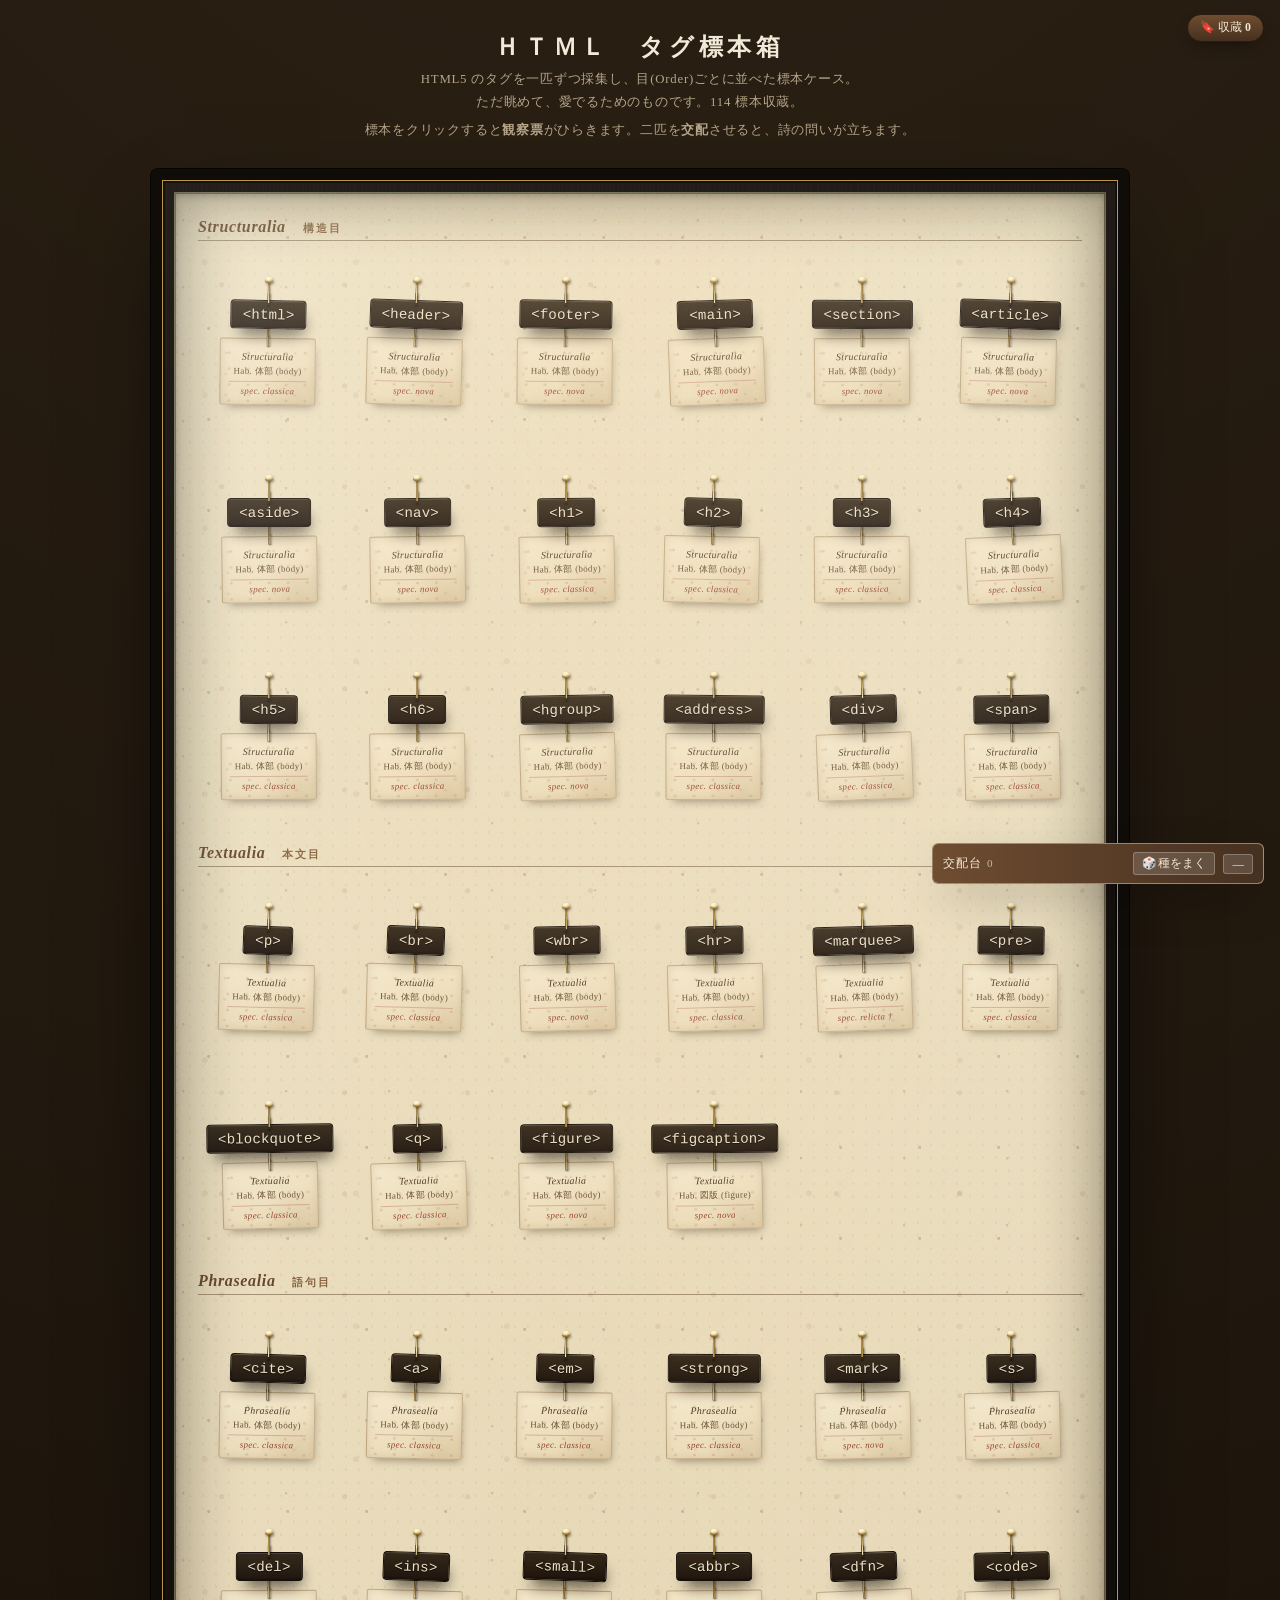
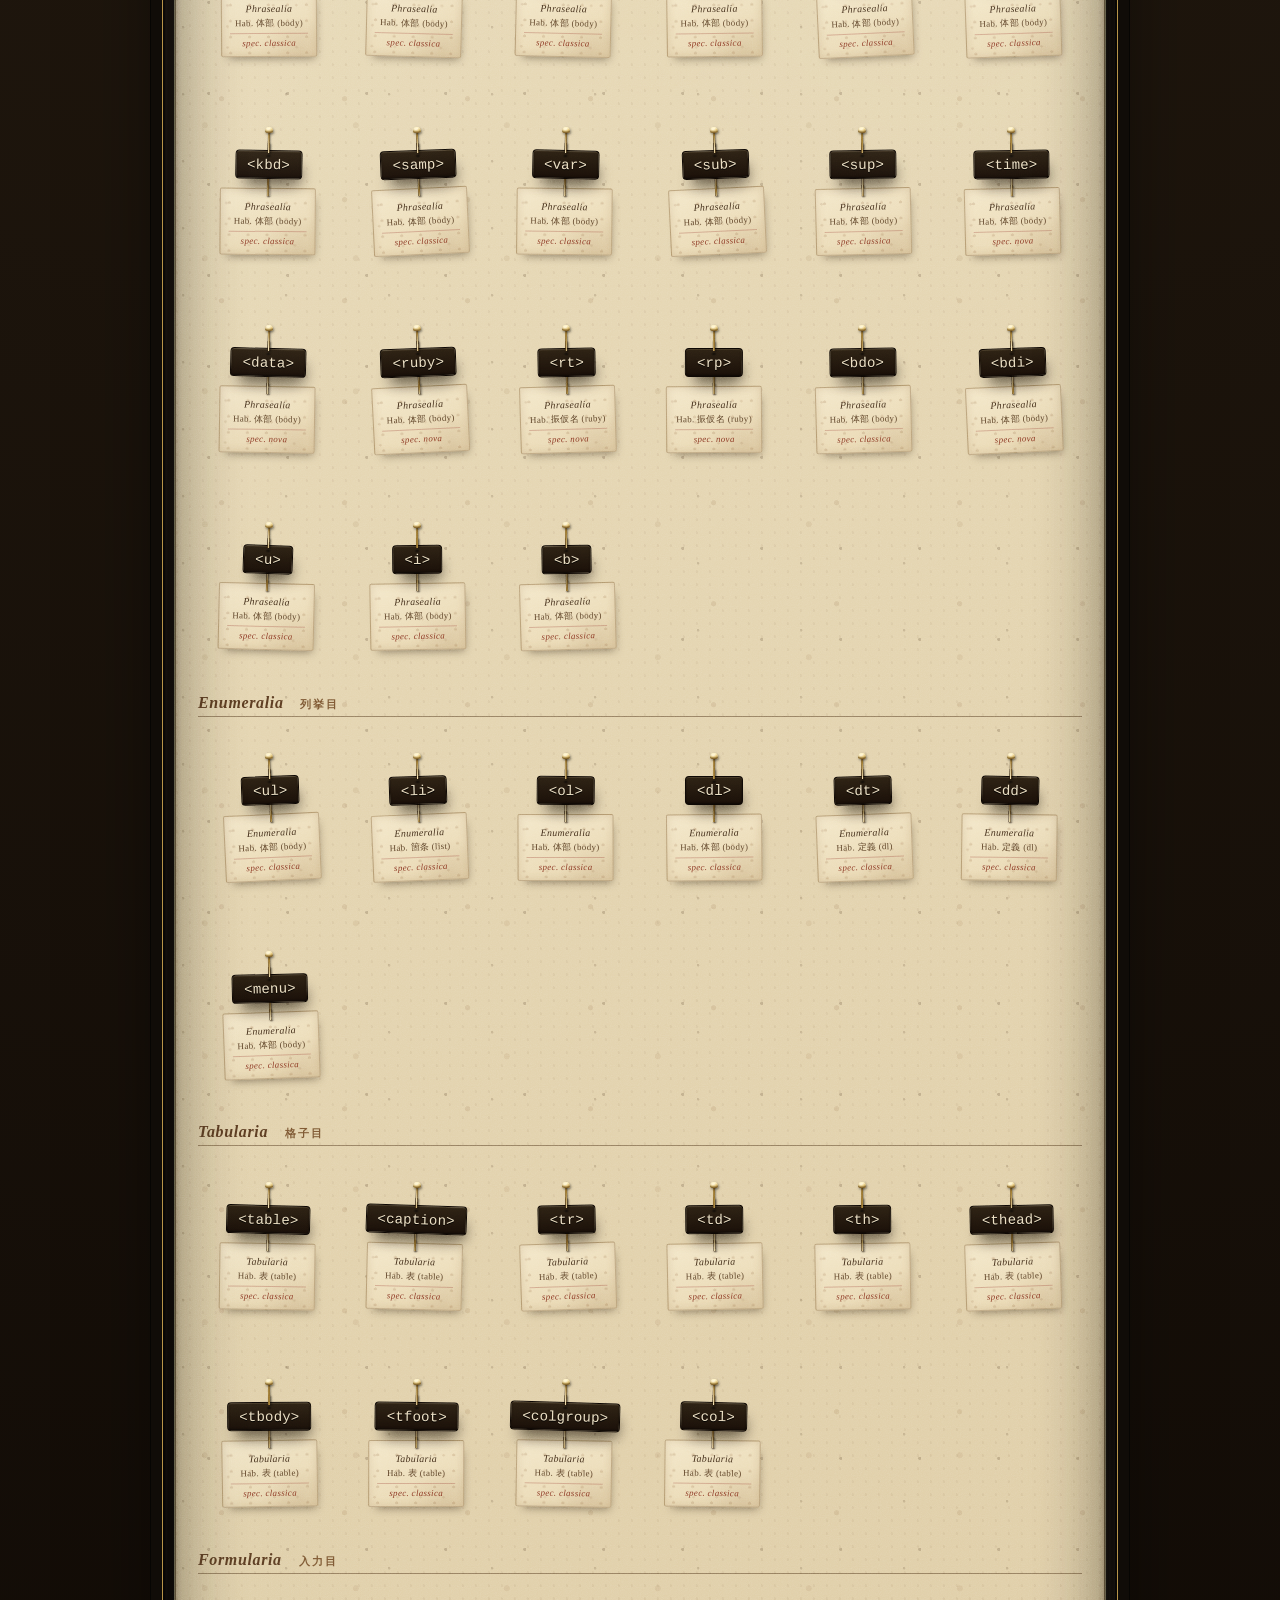
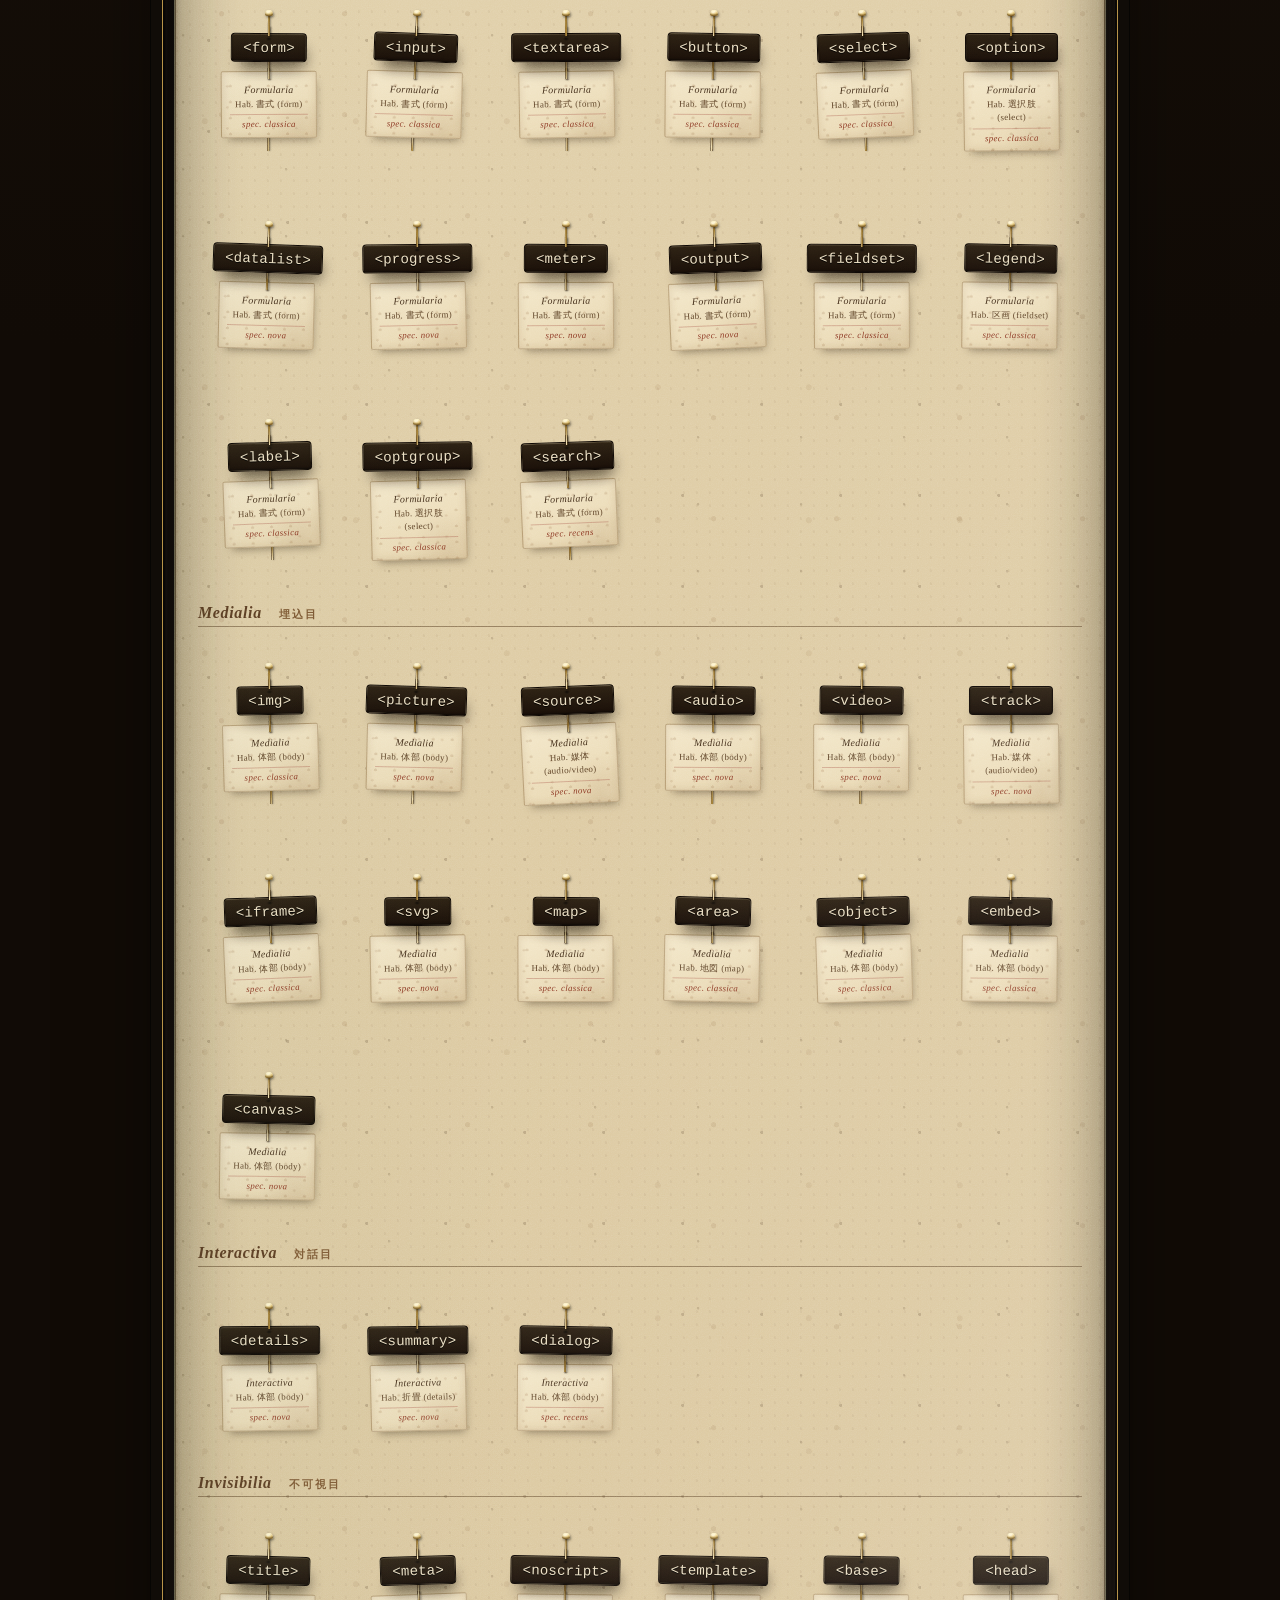
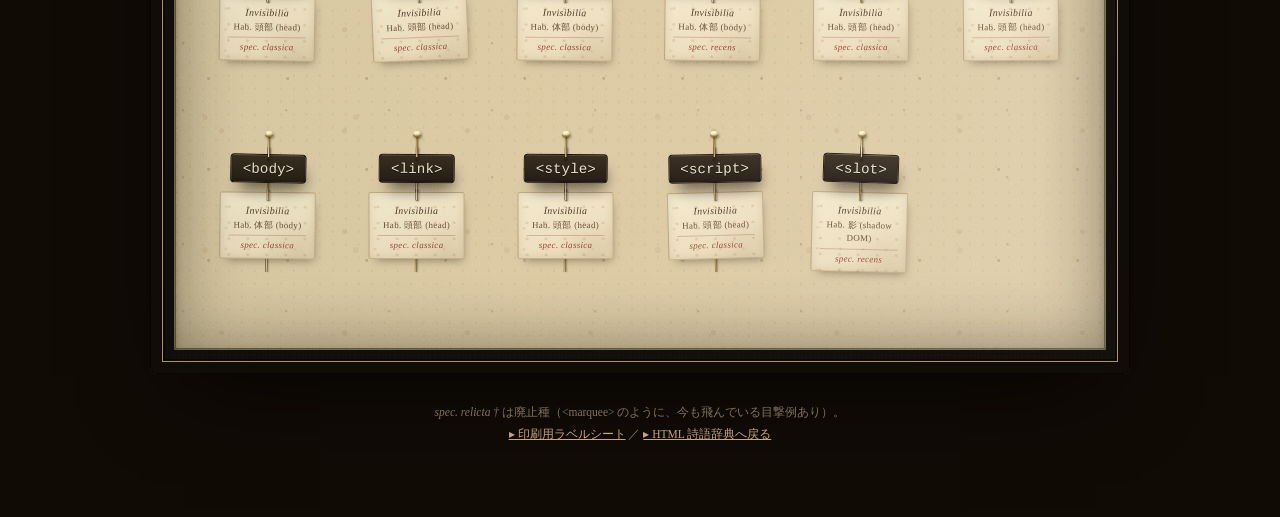
==== commit c2b4177b: "標本箱に「しおり(収蔵)・単票ラベル印刷・交配メモ書き出し」を追加 観察票・交配台に、辞書ツールとしての3機能を追加（すべてJS有効時のみ）。  - しおり(収蔵): 観察票で「🔖収蔵」。収蔵した標本" ====
--- a/specimen/case.html
+++ b/specimen/case.html
@@ -198,6 +198,52 @@
   .pv-acts button { font-family:inherit; font-size:.68rem; color:#5a3f25; background:rgba(120,85,40,.14);
     border:1px solid rgba(120,85,40,.35); border-radius:3px; padding:4px 10px; cursor:pointer; }
   .cross-tray.min .ct-chips, .cross-tray.min .ct-prov { display:none; }
+  .pv-memo { color:#3f2a17 !important; }
+
+  /* しおり（収蔵）: 朱の蔵印 */
+  .bug .seal { position:absolute; top:-5px; right:-5px; display:none; z-index:6;
+    width:13px; height:13px; line-height:13px; text-align:center; font-style:normal;
+    font-family:"Hiragino Mincho ProN",serif; font-size:8px; color:#fff;
+    background:radial-gradient(circle at 40% 32%, #c75a3c, #7e2414 78%); border-radius:50%;
+    box-shadow:0 1px 2px rgba(0,0,0,.5), inset 0 0 0 1px rgba(255,235,200,.3); }
+  .specimen.is-kept .bug .seal { display:block; }
+  body.dim-unkept .specimen:not(.is-kept) { opacity:.18; filter:saturate(.4); transition:opacity .2s; }
+
+  .loupe-card .lc-keep.is-on, .loupe-card .lc-print { background:linear-gradient(180deg,#7a5226,#4a3210); }
+  .loupe-card .lc-keep.is-on { background:linear-gradient(180deg,#a8442a,#6e2010); }
+
+  /* 収蔵バッジ（右上） */
+  .keep-badge[hidden] { display:none; }
+  .keep-badge { position:fixed; top:14px; right:16px; z-index:41; font-family:"Hiragino Mincho ProN",serif;
+    font-size:.74rem; color:#f3e9d2; background:linear-gradient(180deg,#6f4d31,#46301f);
+    border:1px solid #2c1c0d; border-radius:14px; padding:5px 12px; cursor:pointer;
+    box-shadow:0 6px 16px -8px rgba(0,0,0,.7); }
+  .keep-badge.active { background:linear-gradient(180deg,#a8442a,#6e2010); }
+  .keep-badge .kb-n { font-weight:700; }
+
+  /* トースト */
+  .toast { position:fixed; left:50%; bottom:84px; transform:translateX(-50%) translateY(8px);
+    z-index:60; background:rgba(30,20,10,.92); color:#f4ead6; font-family:"Hiragino Mincho ProN",serif;
+    font-size:.78rem; padding:8px 16px; border-radius:4px; border:1px solid rgba(200,170,120,.3);
+    opacity:0; pointer-events:none; transition:opacity .2s, transform .2s; }
+  .toast.show { opacity:1; transform:translateX(-50%) translateY(0); }
+
+  /* 単票の印刷 */
+  #printlabel[hidden] { display:none; }
+  #printlabel { position:fixed; inset:0; z-index:100; background:#fff; }
+  #printlabel .pcard { position:absolute; top:28mm; left:50%; transform:translateX(-50%);
+    width:54mm; border:1px dashed #999; border-radius:2px; padding:6mm 4mm; text-align:center;
+    display:flex; flex-direction:column; gap:1.1mm; font-family:"Hiragino Mincho ProN","Yu Mincho",serif; color:#222; }
+  #printlabel .pl-sp { font-family:"SFMono-Regular",Consolas,Menlo,monospace; font-size:13pt; margin-bottom:1mm; }
+  #printlabel .pl-genus { font-size:8pt; color:#333; }
+  #printlabel .pl-loc, #printlabel .pl-det { font-size:7pt; color:#555; }
+  #printlabel .pl-det i { color:#7a2d22; }
+  #printlabel .pl-coll { margin-top:2mm; padding-top:1mm; border-top:.3pt solid #ccc; font-size:6pt; color:#888; letter-spacing:.04em; }
+  @media print {
+    body.printing > *:not(#printlabel) { display:none !important; }
+    body.printing #printlabel { display:block !important; }
+    @page { margin:12mm; }
+  }
 
   @media (max-width:560px) {
     .row { grid-template-columns:repeat(auto-fill,minmax(96px,1fr)); gap:26px 10px; }
@@ -221,7 +267,7 @@
       <div class="row">
       <figure class="specimen" data-tag="html" style="--r:1.10deg">
         <span class="pin"></span>
-        <span class="bug">&lt;html&gt;</span>
+        <span class="bug">&lt;html&gt;<i class="seal" aria-hidden="true">蔵</i></span>
         <span class="card">
           <span class="lbl">
             <span class="g"><i>Structuralia</i></span>
@@ -232,7 +278,7 @@
       </figure>
       <figure class="specimen" data-tag="header" style="--r:2.10deg">
         <span class="pin"></span>
-        <span class="bug">&lt;header&gt;</span>
+        <span class="bug">&lt;header&gt;<i class="seal" aria-hidden="true">蔵</i></span>
         <span class="card">
           <span class="lbl">
             <span class="g"><i>Structuralia</i></span>
@@ -243,7 +289,7 @@
       </figure>
       <figure class="specimen" data-tag="footer" style="--r:1.07deg">
         <span class="pin"></span>
-        <span class="bug">&lt;footer&gt;</span>
+        <span class="bug">&lt;footer&gt;<i class="seal" aria-hidden="true">蔵</i></span>
         <span class="card">
           <span class="lbl">
             <span class="g"><i>Structuralia</i></span>
@@ -254,7 +300,7 @@
       </figure>
       <figure class="specimen" data-tag="main" style="--r:-1.67deg">
         <span class="pin"></span>
-        <span class="bug">&lt;main&gt;</span>
+        <span class="bug">&lt;main&gt;<i class="seal" aria-hidden="true">蔵</i></span>
         <span class="card">
           <span class="lbl">
             <span class="g"><i>Structuralia</i></span>
@@ -265,7 +311,7 @@
       </figure>
       <figure class="specimen" data-tag="section" style="--r:0.19deg">
         <span class="pin"></span>
-        <span class="bug">&lt;section&gt;</span>
+        <span class="bug">&lt;section&gt;<i class="seal" aria-hidden="true">蔵</i></span>
         <span class="card">
           <span class="lbl">
             <span class="g"><i>Structuralia</i></span>
@@ -276,7 +322,7 @@
       </figure>
       <figure class="specimen" data-tag="article" style="--r:1.96deg">
         <span class="pin"></span>
-        <span class="bug">&lt;article&gt;</span>
+        <span class="bug">&lt;article&gt;<i class="seal" aria-hidden="true">蔵</i></span>
         <span class="card">
           <span class="lbl">
             <span class="g"><i>Structuralia</i></span>
@@ -287,7 +333,7 @@
       </figure>
       <figure class="specimen" data-tag="aside" style="--r:-0.16deg">
         <span class="pin"></span>
-        <span class="bug">&lt;aside&gt;</span>
+        <span class="bug">&lt;aside&gt;<i class="seal" aria-hidden="true">蔵</i></span>
         <span class="card">
           <span class="lbl">
             <span class="g"><i>Structuralia</i></span>
@@ -298,7 +344,7 @@
       </figure>
       <figure class="specimen" data-tag="nav" style="--r:-0.29deg">
         <span class="pin"></span>
-        <span class="bug">&lt;nav&gt;</span>
+        <span class="bug">&lt;nav&gt;<i class="seal" aria-hidden="true">蔵</i></span>
         <span class="card">
           <span class="lbl">
             <span class="g"><i>Structuralia</i></span>
@@ -309,7 +355,7 @@
       </figure>
       <figure class="specimen" data-tag="h1" style="--r:-0.44deg">
         <span class="pin"></span>
-        <span class="bug">&lt;h1&gt;</span>
+        <span class="bug">&lt;h1&gt;<i class="seal" aria-hidden="true">蔵</i></span>
         <span class="card">
           <span class="lbl">
             <span class="g"><i>Structuralia</i></span>
@@ -320,7 +366,7 @@
       </figure>
       <figure class="specimen" data-tag="h2" style="--r:1.77deg">
         <span class="pin"></span>
-        <span class="bug">&lt;h2&gt;</span>
+        <span class="bug">&lt;h2&gt;<i class="seal" aria-hidden="true">蔵</i></span>
         <span class="card">
           <span class="lbl">
             <span class="g"><i>Structuralia</i></span>
@@ -331,7 +377,7 @@
       </figure>
       <figure class="specimen" data-tag="h3" style="--r:0.25deg">
         <span class="pin"></span>
-        <span class="bug">&lt;h3&gt;</span>
+        <span class="bug">&lt;h3&gt;<i class="seal" aria-hidden="true">蔵</i></span>
         <span class="card">
           <span class="lbl">
             <span class="g"><i>Structuralia</i></span>
@@ -342,7 +388,7 @@
       </figure>
       <figure class="specimen" data-tag="h4" style="--r:-1.94deg">
         <span class="pin"></span>
-        <span class="bug">&lt;h4&gt;</span>
+        <span class="bug">&lt;h4&gt;<i class="seal" aria-hidden="true">蔵</i></span>
         <span class="card">
           <span class="lbl">
             <span class="g"><i>Structuralia</i></span>
@@ -353,7 +399,7 @@
       </figure>
       <figure class="specimen" data-tag="h5" style="--r:0.35deg">
         <span class="pin"></span>
-        <span class="bug">&lt;h5&gt;</span>
+        <span class="bug">&lt;h5&gt;<i class="seal" aria-hidden="true">蔵</i></span>
         <span class="card">
           <span class="lbl">
             <span class="g"><i>Structuralia</i></span>
@@ -364,7 +410,7 @@
       </figure>
       <figure class="specimen" data-tag="h6" style="--r:-0.11deg">
         <span class="pin"></span>
-        <span class="bug">&lt;h6&gt;</span>
+        <span class="bug">&lt;h6&gt;<i class="seal" aria-hidden="true">蔵</i></span>
         <span class="card">
           <span class="lbl">
             <span class="g"><i>Structuralia</i></span>
@@ -375,7 +421,7 @@
       </figure>
       <figure class="specimen" data-tag="hgroup" style="--r:-0.95deg">
         <span class="pin"></span>
-        <span class="bug">&lt;hgroup&gt;</span>
+        <span class="bug">&lt;hgroup&gt;<i class="seal" aria-hidden="true">蔵</i></span>
         <span class="card">
           <span class="lbl">
             <span class="g"><i>Structuralia</i></span>
@@ -386,7 +432,7 @@
       </figure>
       <figure class="specimen" data-tag="address" style="--r:0.55deg">
         <span class="pin"></span>
-        <span class="bug">&lt;address&gt;</span>
+        <span class="bug">&lt;address&gt;<i class="seal" aria-hidden="true">蔵</i></span>
         <span class="card">
           <span class="lbl">
             <span class="g"><i>Structuralia</i></span>
@@ -397,7 +443,7 @@
       </figure>
       <figure class="specimen" data-tag="div" style="--r:-1.61deg">
         <span class="pin"></span>
-        <span class="bug">&lt;div&gt;</span>
+        <span class="bug">&lt;div&gt;<i class="seal" aria-hidden="true">蔵</i></span>
         <span class="card">
           <span class="lbl">
             <span class="g"><i>Structuralia</i></span>
@@ -408,7 +454,7 @@
       </figure>
       <figure class="specimen" data-tag="span" style="--r:-0.72deg">
         <span class="pin"></span>
-        <span class="bug">&lt;span&gt;</span>
+        <span class="bug">&lt;span&gt;<i class="seal" aria-hidden="true">蔵</i></span>
         <span class="card">
           <span class="lbl">
             <span class="g"><i>Structuralia</i></span>
@@ -424,7 +470,7 @@
       <div class="row">
       <figure class="specimen" data-tag="p" style="--r:1.94deg">
         <span class="pin"></span>
-        <span class="bug">&lt;p&gt;</span>
+        <span class="bug">&lt;p&gt;<i class="seal" aria-hidden="true">蔵</i></span>
         <span class="card">
           <span class="lbl">
             <span class="g"><i>Textualia</i></span>
@@ -435,7 +481,7 @@
       </figure>
       <figure class="specimen" data-tag="br" style="--r:2.11deg">
         <span class="pin"></span>
-        <span class="bug">&lt;br&gt;</span>
+        <span class="bug">&lt;br&gt;<i class="seal" aria-hidden="true">蔵</i></span>
         <span class="card">
           <span class="lbl">
             <span class="g"><i>Textualia</i></span>
@@ -446,7 +492,7 @@
       </figure>
       <figure class="specimen" data-tag="wbr" style="--r:-0.95deg">
         <span class="pin"></span>
-        <span class="bug">&lt;wbr&gt;</span>
+        <span class="bug">&lt;wbr&gt;<i class="seal" aria-hidden="true">蔵</i></span>
         <span class="card">
           <span class="lbl">
             <span class="g"><i>Textualia</i></span>
@@ -457,7 +503,7 @@
       </figure>
       <figure class="specimen" data-tag="hr" style="--r:-0.87deg">
         <span class="pin"></span>
-        <span class="bug">&lt;hr&gt;</span>
+        <span class="bug">&lt;hr&gt;<i class="seal" aria-hidden="true">蔵</i></span>
         <span class="card">
           <span class="lbl">
             <span class="g"><i>Textualia</i></span>
@@ -468,7 +514,7 @@
       </figure>
       <figure class="specimen" data-tag="marquee" style="--r:-1.43deg">
         <span class="pin"></span>
-        <span class="bug">&lt;marquee&gt;</span>
+        <span class="bug">&lt;marquee&gt;<i class="seal" aria-hidden="true">蔵</i></span>
         <span class="card">
           <span class="lbl">
             <span class="g"><i>Textualia</i></span>
@@ -479,7 +525,7 @@
       </figure>
       <figure class="specimen" data-tag="pre" style="--r:0.73deg">
         <span class="pin"></span>
-        <span class="bug">&lt;pre&gt;</span>
+        <span class="bug">&lt;pre&gt;<i class="seal" aria-hidden="true">蔵</i></span>
         <span class="card">
           <span class="lbl">
             <span class="g"><i>Textualia</i></span>
@@ -490,7 +536,7 @@
       </figure>
       <figure class="specimen" data-tag="blockquote" style="--r:-0.71deg">
         <span class="pin"></span>
-        <span class="bug">&lt;blockquote&gt;</span>
+        <span class="bug">&lt;blockquote&gt;<i class="seal" aria-hidden="true">蔵</i></span>
         <span class="card">
           <span class="lbl">
             <span class="g"><i>Textualia</i></span>
@@ -501,7 +547,7 @@
       </figure>
       <figure class="specimen" data-tag="q" style="--r:-1.24deg">
         <span class="pin"></span>
-        <span class="bug">&lt;q&gt;</span>
+        <span class="bug">&lt;q&gt;<i class="seal" aria-hidden="true">蔵</i></span>
         <span class="card">
           <span class="lbl">
             <span class="g"><i>Textualia</i></span>
@@ -512,7 +558,7 @@
       </figure>
       <figure class="specimen" data-tag="figure" style="--r:-0.28deg">
         <span class="pin"></span>
-        <span class="bug">&lt;figure&gt;</span>
+        <span class="bug">&lt;figure&gt;<i class="seal" aria-hidden="true">蔵</i></span>
         <span class="card">
           <span class="lbl">
             <span class="g"><i>Textualia</i></span>
@@ -523,7 +569,7 @@
       </figure>
       <figure class="specimen" data-tag="figcaption" style="--r:-0.40deg">
         <span class="pin"></span>
-        <span class="bug">&lt;figcaption&gt;</span>
+        <span class="bug">&lt;figcaption&gt;<i class="seal" aria-hidden="true">蔵</i></span>
         <span class="card">
           <span class="lbl">
             <span class="g"><i>Textualia</i></span>
@@ -539,7 +585,7 @@
       <div class="row">
       <figure class="specimen" data-tag="cite" style="--r:1.54deg">
         <span class="pin"></span>
-        <span class="bug">&lt;cite&gt;</span>
+        <span class="bug">&lt;cite&gt;<i class="seal" aria-hidden="true">蔵</i></span>
         <span class="card">
           <span class="lbl">
             <span class="g"><i>Phrasealia</i></span>
@@ -550,7 +596,7 @@
       </figure>
       <figure class="specimen" data-tag="a" style="--r:1.90deg">
         <span class="pin"></span>
-        <span class="bug">&lt;a&gt;</span>
+        <span class="bug">&lt;a&gt;<i class="seal" aria-hidden="true">蔵</i></span>
         <span class="card">
           <span class="lbl">
             <span class="g"><i>Phrasealia</i></span>
@@ -561,7 +607,7 @@
       </figure>
       <figure class="specimen" data-tag="em" style="--r:1.33deg">
         <span class="pin"></span>
-        <span class="bug">&lt;em&gt;</span>
+        <span class="bug">&lt;em&gt;<i class="seal" aria-hidden="true">蔵</i></span>
         <span class="card">
           <span class="lbl">
             <span class="g"><i>Phrasealia</i></span>
@@ -572,7 +618,7 @@
       </figure>
       <figure class="specimen" data-tag="strong" style="--r:0.29deg">
         <span class="pin"></span>
-        <span class="bug">&lt;strong&gt;</span>
+        <span class="bug">&lt;strong&gt;<i class="seal" aria-hidden="true">蔵</i></span>
         <span class="card">
           <span class="lbl">
             <span class="g"><i>Phrasealia</i></span>
@@ -583,7 +629,7 @@
       </figure>
       <figure class="specimen" data-tag="mark" style="--r:-0.51deg">
         <span class="pin"></span>
-        <span class="bug">&lt;mark&gt;</span>
+        <span class="bug">&lt;mark&gt;<i class="seal" aria-hidden="true">蔵</i></span>
         <span class="card">
           <span class="lbl">
             <span class="g"><i>Phrasealia</i></span>
@@ -594,7 +640,7 @@
       </figure>
       <figure class="specimen" data-tag="s" style="--r:-0.82deg">
         <span class="pin"></span>
-        <span class="bug">&lt;s&gt;</span>
+        <span class="bug">&lt;s&gt;<i class="seal" aria-hidden="true">蔵</i></span>
         <span class="card">
           <span class="lbl">
             <span class="g"><i>Phrasealia</i></span>
@@ -605,7 +651,7 @@
       </figure>
       <figure class="specimen" data-tag="del" style="--r:0.20deg">
         <span class="pin"></span>
-        <span class="bug">&lt;del&gt;</span>
+        <span class="bug">&lt;del&gt;<i class="seal" aria-hidden="true">蔵</i></span>
         <span class="card">
           <span class="lbl">
             <span class="g"><i>Phrasealia</i></span>
@@ -616,7 +662,7 @@
       </figure>
       <figure class="specimen" data-tag="ins" style="--r:2.13deg">
         <span class="pin"></span>
-        <span class="bug">&lt;ins&gt;</span>
+        <span class="bug">&lt;ins&gt;<i class="seal" aria-hidden="true">蔵</i></span>
         <span class="card">
           <span class="lbl">
             <span class="g"><i>Phrasealia</i></span>
@@ -627,7 +673,7 @@
       </figure>
       <figure class="specimen" data-tag="small" style="--r:1.93deg">
         <span class="pin"></span>
-        <span class="bug">&lt;small&gt;</span>
+        <span class="bug">&lt;small&gt;<i class="seal" aria-hidden="true">蔵</i></span>
         <span class="card">
           <span class="lbl">
             <span class="g"><i>Phrasealia</i></span>
@@ -638,7 +684,7 @@
       </figure>
       <figure class="specimen" data-tag="abbr" style="--r:-0.15deg">
         <span class="pin"></span>
-        <span class="bug">&lt;abbr&gt;</span>
+        <span class="bug">&lt;abbr&gt;<i class="seal" aria-hidden="true">蔵</i></span>
         <span class="card">
           <span class="lbl">
             <span class="g"><i>Phrasealia</i></span>
@@ -649,7 +695,7 @@
       </figure>
       <figure class="specimen" data-tag="dfn" style="--r:-1.94deg">
         <span class="pin"></span>
-        <span class="bug">&lt;dfn&gt;</span>
+        <span class="bug">&lt;dfn&gt;<i class="seal" aria-hidden="true">蔵</i></span>
         <span class="card">
           <span class="lbl">
             <span class="g"><i>Phrasealia</i></span>
@@ -660,7 +706,7 @@
       </figure>
       <figure class="specimen" data-tag="code" style="--r:-1.30deg">
         <span class="pin"></span>
-        <span class="bug">&lt;code&gt;</span>
+        <span class="bug">&lt;code&gt;<i class="seal" aria-hidden="true">蔵</i></span>
         <span class="card">
           <span class="lbl">
             <span class="g"><i>Phrasealia</i></span>
@@ -671,7 +717,7 @@
       </figure>
       <figure class="specimen" data-tag="kbd" style="--r:1.07deg">
         <span class="pin"></span>
-        <span class="bug">&lt;kbd&gt;</span>
+        <span class="bug">&lt;kbd&gt;<i class="seal" aria-hidden="true">蔵</i></span>
         <span class="card">
           <span class="lbl">
             <span class="g"><i>Phrasealia</i></span>
@@ -682,7 +728,7 @@
       </figure>
       <figure class="specimen" data-tag="samp" style="--r:-2.09deg">
         <span class="pin"></span>
-        <span class="bug">&lt;samp&gt;</span>
+        <span class="bug">&lt;samp&gt;<i class="seal" aria-hidden="true">蔵</i></span>
         <span class="card">
           <span class="lbl">
             <span class="g"><i>Phrasealia</i></span>
@@ -693,7 +739,7 @@
       </figure>
       <figure class="specimen" data-tag="var" style="--r:1.24deg">
         <span class="pin"></span>
-        <span class="bug">&lt;var&gt;</span>
+        <span class="bug">&lt;var&gt;<i class="seal" aria-hidden="true">蔵</i></span>
         <span class="card">
           <span class="lbl">
             <span class="g"><i>Phrasealia</i></span>
@@ -704,7 +750,7 @@
       </figure>
       <figure class="specimen" data-tag="sub" style="--r:-2.09deg">
         <span class="pin"></span>
-        <span class="bug">&lt;sub&gt;</span>
+        <span class="bug">&lt;sub&gt;<i class="seal" aria-hidden="true">蔵</i></span>
         <span class="card">
           <span class="lbl">
             <span class="g"><i>Phrasealia</i></span>
@@ -715,7 +761,7 @@
       </figure>
       <figure class="specimen" data-tag="sup" style="--r:-0.74deg">
         <span class="pin"></span>
-        <span class="bug">&lt;sup&gt;</span>
+        <span class="bug">&lt;sup&gt;<i class="seal" aria-hidden="true">蔵</i></span>
         <span class="card">
           <span class="lbl">
             <span class="g"><i>Phrasealia</i></span>
@@ -726,7 +772,7 @@
       </figure>
       <figure class="specimen" data-tag="time" style="--r:-0.79deg">
         <span class="pin"></span>
-        <span class="bug">&lt;time&gt;</span>
+        <span class="bug">&lt;time&gt;<i class="seal" aria-hidden="true">蔵</i></span>
         <span class="card">
           <span class="lbl">
             <span class="g"><i>Phrasealia</i></span>
@@ -737,7 +783,7 @@
       </figure>
       <figure class="specimen" data-tag="data" style="--r:1.46deg">
         <span class="pin"></span>
-        <span class="bug">&lt;data&gt;</span>
+        <span class="bug">&lt;data&gt;<i class="seal" aria-hidden="true">蔵</i></span>
         <span class="card">
           <span class="lbl">
             <span class="g"><i>Phrasealia</i></span>
@@ -748,7 +794,7 @@
       </figure>
       <figure class="specimen" data-tag="ruby" style="--r:-2.20deg">
         <span class="pin"></span>
-        <span class="bug">&lt;ruby&gt;</span>
+        <span class="bug">&lt;ruby&gt;<i class="seal" aria-hidden="true">蔵</i></span>
         <span class="card">
           <span class="lbl">
             <span class="g"><i>Phrasealia</i></span>
@@ -759,7 +805,7 @@
       </figure>
       <figure class="specimen" data-tag="rt" style="--r:-1.05deg">
         <span class="pin"></span>
-        <span class="bug">&lt;rt&gt;</span>
+        <span class="bug">&lt;rt&gt;<i class="seal" aria-hidden="true">蔵</i></span>
         <span class="card">
           <span class="lbl">
             <span class="g"><i>Phrasealia</i></span>
@@ -770,7 +816,7 @@
       </figure>
       <figure class="specimen" data-tag="rp" style="--r:0.17deg">
         <span class="pin"></span>
-        <span class="bug">&lt;rp&gt;</span>
+        <span class="bug">&lt;rp&gt;<i class="seal" aria-hidden="true">蔵</i></span>
         <span class="card">
           <span class="lbl">
             <span class="g"><i>Phrasealia</i></span>
@@ -781,7 +827,7 @@
       </figure>
       <figure class="specimen" data-tag="bdo" style="--r:-0.85deg">
         <span class="pin"></span>
-        <span class="bug">&lt;bdo&gt;</span>
+        <span class="bug">&lt;bdo&gt;<i class="seal" aria-hidden="true">蔵</i></span>
         <span class="card">
           <span class="lbl">
             <span class="g"><i>Phrasealia</i></span>
@@ -792,7 +838,7 @@
       </figure>
       <figure class="specimen" data-tag="bdi" style="--r:-1.97deg">
         <span class="pin"></span>
-        <span class="bug">&lt;bdi&gt;</span>
+        <span class="bug">&lt;bdi&gt;<i class="seal" aria-hidden="true">蔵</i></span>
         <span class="card">
           <span class="lbl">
             <span class="g"><i>Phrasealia</i></span>
@@ -803,7 +849,7 @@
       </figure>
       <figure class="specimen" data-tag="u" style="--r:1.95deg">
         <span class="pin"></span>
-        <span class="bug">&lt;u&gt;</span>
+        <span class="bug">&lt;u&gt;<i class="seal" aria-hidden="true">蔵</i></span>
         <span class="card">
           <span class="lbl">
             <span class="g"><i>Phrasealia</i></span>
@@ -814,7 +860,7 @@
       </figure>
       <figure class="specimen" data-tag="i" style="--r:-0.36deg">
         <span class="pin"></span>
-        <span class="bug">&lt;i&gt;</span>
+        <span class="bug">&lt;i&gt;<i class="seal" aria-hidden="true">蔵</i></span>
         <span class="card">
           <span class="lbl">
             <span class="g"><i>Phrasealia</i></span>
@@ -825,7 +871,7 @@
       </figure>
       <figure class="specimen" data-tag="b" style="--r:-0.99deg">
         <span class="pin"></span>
-        <span class="bug">&lt;b&gt;</span>
+        <span class="bug">&lt;b&gt;<i class="seal" aria-hidden="true">蔵</i></span>
         <span class="card">
           <span class="lbl">
             <span class="g"><i>Phrasealia</i></span>
@@ -841,7 +887,7 @@
       <div class="row">
       <figure class="specimen" data-tag="ul" style="--r:-2.02deg">
         <span class="pin"></span>
-        <span class="bug">&lt;ul&gt;</span>
+        <span class="bug">&lt;ul&gt;<i class="seal" aria-hidden="true">蔵</i></span>
         <span class="card">
           <span class="lbl">
             <span class="g"><i>Enumeralia</i></span>
@@ -852,7 +898,7 @@
       </figure>
       <figure class="specimen" data-tag="li" style="--r:-1.76deg">
         <span class="pin"></span>
-        <span class="bug">&lt;li&gt;</span>
+        <span class="bug">&lt;li&gt;<i class="seal" aria-hidden="true">蔵</i></span>
         <span class="card">
           <span class="lbl">
             <span class="g"><i>Enumeralia</i></span>
@@ -863,7 +909,7 @@
       </figure>
       <figure class="specimen" data-tag="ol" style="--r:0.49deg">
         <span class="pin"></span>
-        <span class="bug">&lt;ol&gt;</span>
+        <span class="bug">&lt;ol&gt;<i class="seal" aria-hidden="true">蔵</i></span>
         <span class="card">
           <span class="lbl">
             <span class="g"><i>Enumeralia</i></span>
@@ -874,7 +920,7 @@
       </figure>
       <figure class="specimen" data-tag="dl" style="--r:0.02deg">
         <span class="pin"></span>
-        <span class="bug">&lt;dl&gt;</span>
+        <span class="bug">&lt;dl&gt;<i class="seal" aria-hidden="true">蔵</i></span>
         <span class="card">
           <span class="lbl">
             <span class="g"><i>Enumeralia</i></span>
@@ -885,7 +931,7 @@
       </figure>
       <figure class="specimen" data-tag="dt" style="--r:-1.50deg">
         <span class="pin"></span>
-        <span class="bug">&lt;dt&gt;</span>
+        <span class="bug">&lt;dt&gt;<i class="seal" aria-hidden="true">蔵</i></span>
         <span class="card">
           <span class="lbl">
             <span class="g"><i>Enumeralia</i></span>
@@ -896,7 +942,7 @@
       </figure>
       <figure class="specimen" data-tag="dd" style="--r:1.36deg">
         <span class="pin"></span>
-        <span class="bug">&lt;dd&gt;</span>
+        <span class="bug">&lt;dd&gt;<i class="seal" aria-hidden="true">蔵</i></span>
         <span class="card">
           <span class="lbl">
             <span class="g"><i>Enumeralia</i></span>
@@ -907,7 +953,7 @@
       </figure>
       <figure class="specimen" data-tag="menu" style="--r:-1.43deg">
         <span class="pin"></span>
-        <span class="bug">&lt;menu&gt;</span>
+        <span class="bug">&lt;menu&gt;<i class="seal" aria-hidden="true">蔵</i></span>
         <span class="card">
           <span class="lbl">
             <span class="g"><i>Enumeralia</i></span>
@@ -923,7 +969,7 @@
       <div class="row">
       <figure class="specimen" data-tag="table" style="--r:1.41deg">
         <span class="pin"></span>
-        <span class="bug">&lt;table&gt;</span>
+        <span class="bug">&lt;table&gt;<i class="seal" aria-hidden="true">蔵</i></span>
         <span class="card">
           <span class="lbl">
             <span class="g"><i>Tabularia</i></span>
@@ -934,7 +980,7 @@
       </figure>
       <figure class="specimen" data-tag="caption" style="--r:1.98deg">
         <span class="pin"></span>
-        <span class="bug">&lt;caption&gt;</span>
+        <span class="bug">&lt;caption&gt;<i class="seal" aria-hidden="true">蔵</i></span>
         <span class="card">
           <span class="lbl">
             <span class="g"><i>Tabularia</i></span>
@@ -945,7 +991,7 @@
       </figure>
       <figure class="specimen" data-tag="tr" style="--r:-1.21deg">
         <span class="pin"></span>
-        <span class="bug">&lt;tr&gt;</span>
+        <span class="bug">&lt;tr&gt;<i class="seal" aria-hidden="true">蔵</i></span>
         <span class="card">
           <span class="lbl">
             <span class="g"><i>Tabularia</i></span>
@@ -956,7 +1002,7 @@
       </figure>
       <figure class="specimen" data-tag="td" style="--r:-0.48deg">
         <span class="pin"></span>
-        <span class="bug">&lt;td&gt;</span>
+        <span class="bug">&lt;td&gt;<i class="seal" aria-hidden="true">蔵</i></span>
         <span class="card">
           <span class="lbl">
             <span class="g"><i>Tabularia</i></span>
@@ -967,7 +1013,7 @@
       </figure>
       <figure class="specimen" data-tag="th" style="--r:-0.35deg">
         <span class="pin"></span>
-        <span class="bug">&lt;th&gt;</span>
+        <span class="bug">&lt;th&gt;<i class="seal" aria-hidden="true">蔵</i></span>
         <span class="card">
           <span class="lbl">
             <span class="g"><i>Tabularia</i></span>
@@ -978,7 +1024,7 @@
       </figure>
       <figure class="specimen" data-tag="thead" style="--r:-1.22deg">
         <span class="pin"></span>
-        <span class="bug">&lt;thead&gt;</span>
+        <span class="bug">&lt;thead&gt;<i class="seal" aria-hidden="true">蔵</i></span>
         <span class="card">
           <span class="lbl">
             <span class="g"><i>Tabularia</i></span>
@@ -989,7 +1035,7 @@
       </figure>
       <figure class="specimen" data-tag="tbody" style="--r:-0.28deg">
         <span class="pin"></span>
-        <span class="bug">&lt;tbody&gt;</span>
+        <span class="bug">&lt;tbody&gt;<i class="seal" aria-hidden="true">蔵</i></span>
         <span class="card">
           <span class="lbl">
             <span class="g"><i>Tabularia</i></span>
@@ -1000,7 +1046,7 @@
       </figure>
       <figure class="specimen" data-tag="tfoot" style="--r:0.72deg">
         <span class="pin"></span>
-        <span class="bug">&lt;tfoot&gt;</span>
+        <span class="bug">&lt;tfoot&gt;<i class="seal" aria-hidden="true">蔵</i></span>
         <span class="card">
           <span class="lbl">
             <span class="g"><i>Tabularia</i></span>
@@ -1011,7 +1057,7 @@
       </figure>
       <figure class="specimen" data-tag="colgroup" style="--r:1.57deg">
         <span class="pin"></span>
-        <span class="bug">&lt;colgroup&gt;</span>
+        <span class="bug">&lt;colgroup&gt;<i class="seal" aria-hidden="true">蔵</i></span>
         <span class="card">
           <span class="lbl">
             <span class="g"><i>Tabularia</i></span>
@@ -1022,7 +1068,7 @@
       </figure>
       <figure class="specimen" data-tag="col" style="--r:1.26deg">
         <span class="pin"></span>
-        <span class="bug">&lt;col&gt;</span>
+        <span class="bug">&lt;col&gt;<i class="seal" aria-hidden="true">蔵</i></span>
         <span class="card">
           <span class="lbl">
             <span class="g"><i>Tabularia</i></span>
@@ -1038,7 +1084,7 @@
       <div class="row">
       <figure class="specimen" data-tag="form" style="--r:0.29deg">
         <span class="pin"></span>
-        <span class="bug">&lt;form&gt;</span>
+        <span class="bug">&lt;form&gt;<i class="seal" aria-hidden="true">蔵</i></span>
         <span class="card">
           <span class="lbl">
             <span class="g"><i>Formularia</i></span>
@@ -1049,7 +1095,7 @@
       </figure>
       <figure class="specimen" data-tag="input" style="--r:2.08deg">
         <span class="pin"></span>
-        <span class="bug">&lt;input&gt;</span>
+        <span class="bug">&lt;input&gt;<i class="seal" aria-hidden="true">蔵</i></span>
         <span class="card">
           <span class="lbl">
             <span class="g"><i>Formularia</i></span>
@@ -1060,7 +1106,7 @@
       </figure>
       <figure class="specimen" data-tag="textarea" style="--r:-0.33deg">
         <span class="pin"></span>
-        <span class="bug">&lt;textarea&gt;</span>
+        <span class="bug">&lt;textarea&gt;<i class="seal" aria-hidden="true">蔵</i></span>
         <span class="card">
           <span class="lbl">
             <span class="g"><i>Formularia</i></span>
@@ -1071,7 +1117,7 @@
       </figure>
       <figure class="specimen" data-tag="button" style="--r:1.07deg">
         <span class="pin"></span>
-        <span class="bug">&lt;button&gt;</span>
+        <span class="bug">&lt;button&gt;<i class="seal" aria-hidden="true">蔵</i></span>
         <span class="card">
           <span class="lbl">
             <span class="g"><i>Formularia</i></span>
@@ -1082,7 +1128,7 @@
       </figure>
       <figure class="specimen" data-tag="select" style="--r:-1.71deg">
         <span class="pin"></span>
-        <span class="bug">&lt;select&gt;</span>
+        <span class="bug">&lt;select&gt;<i class="seal" aria-hidden="true">蔵</i></span>
         <span class="card">
           <span class="lbl">
             <span class="g"><i>Formularia</i></span>
@@ -1093,7 +1139,7 @@
       </figure>
       <figure class="specimen" data-tag="option" style="--r:-0.07deg">
         <span class="pin"></span>
-        <span class="bug">&lt;option&gt;</span>
+        <span class="bug">&lt;option&gt;<i class="seal" aria-hidden="true">蔵</i></span>
         <span class="card">
           <span class="lbl">
             <span class="g"><i>Formularia</i></span>
@@ -1104,7 +1150,7 @@
       </figure>
       <figure class="specimen" data-tag="datalist" style="--r:1.97deg">
         <span class="pin"></span>
-        <span class="bug">&lt;datalist&gt;</span>
+        <span class="bug">&lt;datalist&gt;<i class="seal" aria-hidden="true">蔵</i></span>
         <span class="card">
           <span class="lbl">
             <span class="g"><i>Formularia</i></span>
@@ -1115,7 +1161,7 @@
       </figure>
       <figure class="specimen" data-tag="progress" style="--r:-0.69deg">
         <span class="pin"></span>
-        <span class="bug">&lt;progress&gt;</span>
+        <span class="bug">&lt;progress&gt;<i class="seal" aria-hidden="true">蔵</i></span>
         <span class="card">
           <span class="lbl">
             <span class="g"><i>Formularia</i></span>
@@ -1126,7 +1172,7 @@
       </figure>
       <figure class="specimen" data-tag="meter" style="--r:0.23deg">
         <span class="pin"></span>
-        <span class="bug">&lt;meter&gt;</span>
+        <span class="bug">&lt;meter&gt;<i class="seal" aria-hidden="true">蔵</i></span>
         <span class="card">
           <span class="lbl">
             <span class="g"><i>Formularia</i></span>
@@ -1137,7 +1183,7 @@
       </figure>
       <figure class="specimen" data-tag="output" style="--r:-1.91deg">
         <span class="pin"></span>
-        <span class="bug">&lt;output&gt;</span>
+        <span class="bug">&lt;output&gt;<i class="seal" aria-hidden="true">蔵</i></span>
         <span class="card">
           <span class="lbl">
             <span class="g"><i>Formularia</i></span>
@@ -1148,7 +1194,7 @@
       </figure>
       <figure class="specimen" data-tag="fieldset" style="--r:0.32deg">
         <span class="pin"></span>
-        <span class="bug">&lt;fieldset&gt;</span>
+        <span class="bug">&lt;fieldset&gt;<i class="seal" aria-hidden="true">蔵</i></span>
         <span class="card">
           <span class="lbl">
             <span class="g"><i>Formularia</i></span>
@@ -1159,7 +1205,7 @@
       </figure>
       <figure class="specimen" data-tag="legend" style="--r:1.15deg">
         <span class="pin"></span>
-        <span class="bug">&lt;legend&gt;</span>
+        <span class="bug">&lt;legend&gt;<i class="seal" aria-hidden="true">蔵</i></span>
         <span class="card">
           <span class="lbl">
             <span class="g"><i>Formularia</i></span>
@@ -1170,7 +1216,7 @@
       </figure>
       <figure class="specimen" data-tag="label" style="--r:-1.49deg">
         <span class="pin"></span>
-        <span class="bug">&lt;label&gt;</span>
+        <span class="bug">&lt;label&gt;<i class="seal" aria-hidden="true">蔵</i></span>
         <span class="card">
           <span class="lbl">
             <span class="g"><i>Formularia</i></span>
@@ -1181,7 +1227,7 @@
       </figure>
       <figure class="specimen" data-tag="optgroup" style="--r:-0.83deg">
         <span class="pin"></span>
-        <span class="bug">&lt;optgroup&gt;</span>
+        <span class="bug">&lt;optgroup&gt;<i class="seal" aria-hidden="true">蔵</i></span>
         <span class="card">
           <span class="lbl">
             <span class="g"><i>Formularia</i></span>
@@ -1192,7 +1238,7 @@
       </figure>
       <figure class="specimen" data-tag="search" style="--r:-1.85deg">
         <span class="pin"></span>
-        <span class="bug">&lt;search&gt;</span>
+        <span class="bug">&lt;search&gt;<i class="seal" aria-hidden="true">蔵</i></span>
         <span class="card">
           <span class="lbl">
             <span class="g"><i>Formularia</i></span>
@@ -1208,7 +1254,7 @@
       <div class="row">
       <figure class="specimen" data-tag="img" style="--r:-0.99deg">
         <span class="pin"></span>
-        <span class="bug">&lt;img&gt;</span>
+        <span class="bug">&lt;img&gt;<i class="seal" aria-hidden="true">蔵</i></span>
         <span class="card">
           <span class="lbl">
             <span class="g"><i>Medialia</i></span>
@@ -1219,7 +1265,7 @@
       </figure>
       <figure class="specimen" data-tag="picture" style="--r:1.96deg">
         <span class="pin"></span>
-        <span class="bug">&lt;picture&gt;</span>
+        <span class="bug">&lt;picture&gt;<i class="seal" aria-hidden="true">蔵</i></span>
         <span class="card">
           <span class="lbl">
             <span class="g"><i>Medialia</i></span>
@@ -1230,7 +1276,7 @@
       </figure>
       <figure class="specimen" data-tag="source" style="--r:-2.18deg">
         <span class="pin"></span>
-        <span class="bug">&lt;source&gt;</span>
+        <span class="bug">&lt;source&gt;<i class="seal" aria-hidden="true">蔵</i></span>
         <span class="card">
           <span class="lbl">
             <span class="g"><i>Medialia</i></span>
@@ -1241,7 +1287,7 @@
       </figure>
       <figure class="specimen" data-tag="audio" style="--r:0.82deg">
         <span class="pin"></span>
-        <span class="bug">&lt;audio&gt;</span>
+        <span class="bug">&lt;audio&gt;<i class="seal" aria-hidden="true">蔵</i></span>
         <span class="card">
           <span class="lbl">
             <span class="g"><i>Medialia</i></span>
@@ -1252,7 +1298,7 @@
       </figure>
       <figure class="specimen" data-tag="video" style="--r:0.77deg">
         <span class="pin"></span>
-        <span class="bug">&lt;video&gt;</span>
+        <span class="bug">&lt;video&gt;<i class="seal" aria-hidden="true">蔵</i></span>
         <span class="card">
           <span class="lbl">
             <span class="g"><i>Medialia</i></span>
@@ -1263,7 +1309,7 @@
       </figure>
       <figure class="specimen" data-tag="track" style="--r:0.03deg">
         <span class="pin"></span>
-        <span class="bug">&lt;track&gt;</span>
+        <span class="bug">&lt;track&gt;<i class="seal" aria-hidden="true">蔵</i></span>
         <span class="card">
           <span class="lbl">
             <span class="g"><i>Medialia</i></span>
@@ -1274,7 +1320,7 @@
       </figure>
       <figure class="specimen" data-tag="iframe" style="--r:-1.85deg">
         <span class="pin"></span>
-        <span class="bug">&lt;iframe&gt;</span>
+        <span class="bug">&lt;iframe&gt;<i class="seal" aria-hidden="true">蔵</i></span>
         <span class="card">
           <span class="lbl">
             <span class="g"><i>Medialia</i></span>
@@ -1285,7 +1331,7 @@
       </figure>
       <figure class="specimen" data-tag="svg" style="--r:-0.47deg">
         <span class="pin"></span>
-        <span class="bug">&lt;svg&gt;</span>
+        <span class="bug">&lt;svg&gt;<i class="seal" aria-hidden="true">蔵</i></span>
         <span class="card">
           <span class="lbl">
             <span class="g"><i>Medialia</i></span>
@@ -1296,7 +1342,7 @@
       </figure>
       <figure class="specimen" data-tag="map" style="--r:0.54deg">
         <span class="pin"></span>
-        <span class="bug">&lt;map&gt;</span>
+        <span class="bug">&lt;map&gt;<i class="seal" aria-hidden="true">蔵</i></span>
         <span class="card">
           <span class="lbl">
             <span class="g"><i>Medialia</i></span>
@@ -1307,7 +1353,7 @@
       </figure>
       <figure class="specimen" data-tag="area" style="--r:1.66deg">
         <span class="pin"></span>
-        <span class="bug">&lt;area&gt;</span>
+        <span class="bug">&lt;area&gt;<i class="seal" aria-hidden="true">蔵</i></span>
         <span class="card">
           <span class="lbl">
             <span class="g"><i>Medialia</i></span>
@@ -1318,7 +1364,7 @@
       </figure>
       <figure class="specimen" data-tag="object" style="--r:-1.24deg">
         <span class="pin"></span>
-        <span class="bug">&lt;object&gt;</span>
+        <span class="bug">&lt;object&gt;<i class="seal" aria-hidden="true">蔵</i></span>
         <span class="card">
           <span class="lbl">
             <span class="g"><i>Medialia</i></span>
@@ -1329,7 +1375,7 @@
       </figure>
       <figure class="specimen" data-tag="embed" style="--r:1.13deg">
         <span class="pin"></span>
-        <span class="bug">&lt;embed&gt;</span>
+        <span class="bug">&lt;embed&gt;<i class="seal" aria-hidden="true">蔵</i></span>
         <span class="card">
           <span class="lbl">
             <span class="g"><i>Medialia</i></span>
@@ -1340,7 +1386,7 @@
       </figure>
       <figure class="specimen" data-tag="canvas" style="--r:1.37deg">
         <span class="pin"></span>
-        <span class="bug">&lt;canvas&gt;</span>
+        <span class="bug">&lt;canvas&gt;<i class="seal" aria-hidden="true">蔵</i></span>
         <span class="card">
           <span class="lbl">
             <span class="g"><i>Medialia</i></span>
@@ -1356,7 +1402,7 @@
       <div class="row">
       <figure class="specimen" data-tag="details" style="--r:-0.33deg">
         <span class="pin"></span>
-        <span class="bug">&lt;details&gt;</span>
+        <span class="bug">&lt;details&gt;<i class="seal" aria-hidden="true">蔵</i></span>
         <span class="card">
           <span class="lbl">
             <span class="g"><i>Interactiva</i></span>
@@ -1367,7 +1413,7 @@
       </figure>
       <figure class="specimen" data-tag="summary" style="--r:-0.70deg">
         <span class="pin"></span>
-        <span class="bug">&lt;summary&gt;</span>
+        <span class="bug">&lt;summary&gt;<i class="seal" aria-hidden="true">蔵</i></span>
         <span class="card">
           <span class="lbl">
             <span class="g"><i>Interactiva</i></span>
@@ -1378,7 +1424,7 @@
       </figure>
       <figure class="specimen" data-tag="dialog" style="--r:0.93deg">
         <span class="pin"></span>
-        <span class="bug">&lt;dialog&gt;</span>
+        <span class="bug">&lt;dialog&gt;<i class="seal" aria-hidden="true">蔵</i></span>
         <span class="card">
           <span class="lbl">
             <span class="g"><i>Interactiva</i></span>
@@ -1394,7 +1440,7 @@
       <div class="row">
       <figure class="specimen" data-tag="title" style="--r:1.45deg">
         <span class="pin"></span>
-        <span class="bug">&lt;title&gt;</span>
+        <span class="bug">&lt;title&gt;<i class="seal" aria-hidden="true">蔵</i></span>
         <span class="card">
           <span class="lbl">
             <span class="g"><i>Invisibilia</i></span>
@@ -1405,7 +1451,7 @@
       </figure>
       <figure class="specimen" data-tag="meta" style="--r:-1.69deg">
         <span class="pin"></span>
-        <span class="bug">&lt;meta&gt;</span>
+        <span class="bug">&lt;meta&gt;<i class="seal" aria-hidden="true">蔵</i></span>
         <span class="card">
           <span class="lbl">
             <span class="g"><i>Invisibilia</i></span>
@@ -1416,7 +1462,7 @@
       </figure>
       <figure class="specimen" data-tag="noscript" style="--r:1.09deg">
         <span class="pin"></span>
-        <span class="bug">&lt;noscript&gt;</span>
+        <span class="bug">&lt;noscript&gt;<i class="seal" aria-hidden="true">蔵</i></span>
         <span class="card">
           <span class="lbl">
             <span class="g"><i>Invisibilia</i></span>
@@ -1427,7 +1473,7 @@
       </figure>
       <figure class="specimen" data-tag="template" style="--r:1.24deg">
         <span class="pin"></span>
-        <span class="bug">&lt;template&gt;</span>
+        <span class="bug">&lt;template&gt;<i class="seal" aria-hidden="true">蔵</i></span>
         <span class="card">
           <span class="lbl">
             <span class="g"><i>Invisibilia</i></span>
@@ -1438,7 +1484,7 @@
       </figure>
       <figure class="specimen" data-tag="base" style="--r:0.88deg">
         <span class="pin"></span>
-        <span class="bug">&lt;base&gt;</span>
+        <span class="bug">&lt;base&gt;<i class="seal" aria-hidden="true">蔵</i></span>
         <span class="card">
           <span class="lbl">
             <span class="g"><i>Invisibilia</i></span>
@@ -1449,7 +1495,7 @@
       </figure>
       <figure class="specimen" data-tag="head" style="--r:0.22deg">
         <span class="pin"></span>
-        <span class="bug">&lt;head&gt;</span>
+        <span class="bug">&lt;head&gt;<i class="seal" aria-hidden="true">蔵</i></span>
         <span class="card">
           <span class="lbl">
             <span class="g"><i>Invisibilia</i></span>
@@ -1460,7 +1506,7 @@
       </figure>
       <figure class="specimen" data-tag="body" style="--r:1.16deg">
         <span class="pin"></span>
-        <span class="bug">&lt;body&gt;</span>
+        <span class="bug">&lt;body&gt;<i class="seal" aria-hidden="true">蔵</i></span>
         <span class="card">
           <span class="lbl">
             <span class="g"><i>Invisibilia</i></span>
@@ -1471,7 +1517,7 @@
       </figure>
       <figure class="specimen" data-tag="link" style="--r:0.48deg">
         <span class="pin"></span>
-        <span class="bug">&lt;link&gt;</span>
+        <span class="bug">&lt;link&gt;<i class="seal" aria-hidden="true">蔵</i></span>
         <span class="card">
           <span class="lbl">
             <span class="g"><i>Invisibilia</i></span>
@@ -1482,7 +1528,7 @@
       </figure>
       <figure class="specimen" data-tag="style" style="--r:0.50deg">
         <span class="pin"></span>
-        <span class="bug">&lt;style&gt;</span>
+        <span class="bug">&lt;style&gt;<i class="seal" aria-hidden="true">蔵</i></span>
         <span class="card">
           <span class="lbl">
             <span class="g"><i>Invisibilia</i></span>
@@ -1493,7 +1539,7 @@
       </figure>
       <figure class="specimen" data-tag="script" style="--r:-0.88deg">
         <span class="pin"></span>
-        <span class="bug">&lt;script&gt;</span>
+        <span class="bug">&lt;script&gt;<i class="seal" aria-hidden="true">蔵</i></span>
         <span class="card">
           <span class="lbl">
             <span class="g"><i>Invisibilia</i></span>
@@ -1504,7 +1550,7 @@
       </figure>
       <figure class="specimen" data-tag="slot" style="--r:1.90deg">
         <span class="pin"></span>
-        <span class="bug">&lt;slot&gt;</span>
+        <span class="bug">&lt;slot&gt;<i class="seal" aria-hidden="true">蔵</i></span>
         <span class="card">
           <span class="lbl">
             <span class="g"><i>Invisibilia</i></span>
@@ -1543,7 +1589,11 @@
         <div class="lc-demo-live"></div>
         <details class="lc-demo-src"><summary>HTMLのソースを見る</summary><pre class="lc-demo-code"></pre></details>
       </section>
-      <div class="lc-actions"><button class="lc-cross">＋ 交配に加える</button></div>
+      <div class="lc-actions">
+        <button class="lc-cross">＋ 交配に加える</button>
+        <button class="lc-keep">🔖 収蔵する</button>
+        <button class="lc-print">🏷 ラベルを印刷</button>
+      </div>
     </article>
   </div>
 
@@ -1558,6 +1608,19 @@
     <div class="ct-prov"></div>
   </aside>
 
+  <button id="keepBadge" class="keep-badge" hidden>🔖 収蔵 <span class="kb-n">0</span></button>
+  <div id="toast" class="toast" role="status" aria-live="polite"></div>
+
+  <div id="printlabel" hidden>
+    <figure class="pcard">
+      <span class="pl-sp"></span>
+      <span class="pl-genus"></span>
+      <span class="pl-loc"></span>
+      <span class="pl-det"></span>
+      <span class="pl-coll">coll. ＿＿＿＿　HTML&nbsp;Day</span>
+    </figure>
+  </div>
+
   <script>window.__DICT__={"specimens":[{"tag":"html","display":"&lt;html&gt;","orderLa":"Structuralia","orderJa":"構造目","habJa":"体部 (body)","statusLa":"spec. classica","statusJa":"古種","dagger":false,"summary":"文書ぜんたいを抱える、いちばん外側の器。","poetic":"すべての詩がこの中で起きる。lang 属性ひとつで、文書に『母語』を与えられる。lang=\"ja\" と書くだけで、この紙は日本語で考えはじめる。","spark":"lang を、ありえない言語コードにしてみる。あるいは、嘘の母語を宣言してみる。","demo":"\u003cp lang=\"ja\">この文書は、何語で夢を見るのだろう。\u003c/p>","note":"\u003chtml lang=\"…\"> は読み上げや約物の扱いに影響する。"},{"tag":"title","display":"&lt;title&gt;","orderLa":"Invisibilia","orderJa":"不可視目","habJa":"頭部 (head)","statusLa":"spec. classica","statusJa":"古種","dagger":false,"summary":"ブラウザのタブやブックマークに出る、文書の名前。","poetic":"本文の外側にある、もう一つのキャンバス。読者はまずタブで詩を読む。ページを開く前から、詩は始まっている。","spark":"タイトルだけで完結する一行詩。本文は真っ白のまま、タブの中だけで物語を終わらせる。","demo":"\u003c!-- このページの &lt;title&gt; を見上げてごらん。タブに詩が住んでいる。 -->\n\u003cp>本文より先に、タブを読む人がいる。\u003c/p>","note":""},{"tag":"header","display":"&lt;header&gt;","orderLa":"Structuralia","orderJa":"構造目","habJa":"体部 (body)","statusLa":"spec. nova","statusJa":"新種","dagger":false,"summary":"冒頭と末尾。導入と署名のための、意味の枠。","poetic":"始まりと終わり。header は息を吸う場所、footer は息を吐く場所。中身がなくても、その『位置』だけで時間が流れる。","spark":"header と footer に同じ一行を置く。詩は円環になり、終わりが始まりに戻る。","demo":"\u003cheader>\u003cp>はじめに、沈黙があった。\u003c/p>\u003c/header>\n\u003cfooter>\u003cp>はじめに、沈黙があった。\u003c/p>\u003c/footer>","note":""},{"tag":"footer","display":"&lt;footer&gt;","orderLa":"Structuralia","orderJa":"構造目","habJa":"体部 (body)","statusLa":"spec. nova","statusJa":"新種","dagger":false,"summary":"冒頭と末尾。導入と署名のための、意味の枠。","poetic":"始まりと終わり。header は息を吸う場所、footer は息を吐く場所。中身がなくても、その『位置』だけで時間が流れる。","spark":"header と footer に同じ一行を置く。詩は円環になり、終わりが始まりに戻る。","demo":"\u003cheader>\u003cp>はじめに、沈黙があった。\u003c/p>\u003c/header>\n\u003cfooter>\u003cp>はじめに、沈黙があった。\u003c/p>\u003c/footer>","note":""},{"tag":"main","display":"&lt;main&gt;","orderLa":"Structuralia","orderJa":"構造目","habJa":"体部 (body)","statusLa":"spec. nova","statusJa":"新種","dagger":false,"summary":"文書のいちばん大事な、中心の内容。","poetic":"『ここが主役だ』と宣言する要素。一文書にひとつだけ。何を main にするかは、何を詩の中心にするかと同じ問い。","spark":"あえて、空白や余白を \u003cmain> で囲ってみる。中心に『無』を据える。","demo":"\u003cmain>\u003cp>　\u003c/p>\u003c/main>\n\u003caside>\u003cp>（すべては、この余白の周りで起きている）\u003c/p>\u003c/aside>","note":""},{"tag":"section","display":"&lt;section&gt;","orderLa":"Structuralia","orderJa":"構造目","habJa":"体部 (body)","statusLa":"spec. nova","statusJa":"新種","dagger":false,"summary":"意味のまとまり。article は単独で完結する一片。","poetic":"連や段落より大きな、意味の部屋。article は切り取って持ち運べる一篇。section は、章。","spark":"同じ article を繰り返し並べる。少しずつ言葉を変えながら、変奏曲のように。","demo":"\u003carticle>\u003cp>朝。窓を開ける。\u003c/p>\u003c/article>\n\u003carticle>\u003cp>朝。窓を、まだ開けない。\u003c/p>\u003c/article>","note":""},{"tag":"article","display":"&lt;article&gt;","orderLa":"Structuralia","orderJa":"構造目","habJa":"体部 (body)","statusLa":"spec. nova","statusJa":"新種","dagger":false,"summary":"意味のまとまり。article は単独で完結する一片。","poetic":"連や段落より大きな、意味の部屋。article は切り取って持ち運べる一篇。section は、章。","spark":"同じ article を繰り返し並べる。少しずつ言葉を変えながら、変奏曲のように。","demo":"\u003carticle>\u003cp>朝。窓を開ける。\u003c/p>\u003c/article>\n\u003carticle>\u003cp>朝。窓を、まだ開けない。\u003c/p>\u003c/article>","note":""},{"tag":"aside","display":"&lt;aside&gt;","orderLa":"Structuralia","orderJa":"構造目","habJa":"体部 (body)","statusLa":"spec. nova","statusJa":"新種","dagger":false,"summary":"本筋から少し外れた、傍らの内容（余談・補足・脇の声）。","poetic":"本文のかたわらにある、もうひとつの声。脚注、余白の書き込み、心の傍白。主役ではないからこそ言える本音を、そっと脇に置ける。","spark":"main に建前を、aside に本音を流す。読者は、どちらを「本当」と取るだろう。","demo":"\u003cp>きょうは、よく晴れていました。\u003c/p>\n\u003caside>\u003cp>（本当は、一日じゅう雨が降ればいいと思っていた）\u003c/p>\u003c/aside>","note":""},{"tag":"nav","display":"&lt;nav&gt;","orderLa":"Structuralia","orderJa":"構造目","habJa":"体部 (body)","statusLa":"spec. nova","statusJa":"新種","dagger":false,"summary":"他の場所への道しるべ（リンクの集まり）。","poetic":"『行き先』そのものを意味として扱える。リンク先のないナビゲーション、どこにも行けない案内板は、それ自体が詩になる。","spark":"実在しない場所への目次を作る。『#忘れた約束』『#まだない明日』へのリンク。","demo":"\u003cnav>\n  \u003ca href=\"#kinou\">きのう\u003c/a> ／\n  \u003ca href=\"#asu\">あす\u003c/a> ／\n  \u003ca href=\"#nai\">どこでもない場所\u003c/a>\n\u003c/nav>","note":""},{"tag":"h1","display":"&lt;h1&gt;","orderLa":"Structuralia","orderJa":"構造目","habJa":"体部 (body)","statusLa":"spec. classica","statusJa":"古種","dagger":false,"summary":"見出し。h1 がいちばん大きく、h6 がいちばん小さい。","poetic":"声の大きさの階段。同じ言葉を h1 から h6 へ降りていくと、叫びが囁きへと細っていく。文字の大きさで、距離や時間を描ける。","spark":"ひとつの言葉を h1→h6 と並べる。遠ざかる足音、消えていく名前。","demo":"\u003ch1>わすれない\u003c/h1>\n\u003ch2>わすれない\u003c/h2>\n\u003ch3>わすれない\u003c/h3>\n\u003ch4>わすれない\u003c/h4>\n\u003ch5>わすれない\u003c/h5>\n\u003ch6>わすれ…\u003c/h6>","note":""},{"tag":"h2","display":"&lt;h2&gt;","orderLa":"Structuralia","orderJa":"構造目","habJa":"体部 (body)","statusLa":"spec. classica","statusJa":"古種","dagger":false,"summary":"見出し。h1 がいちばん大きく、h6 がいちばん小さい。","poetic":"声の大きさの階段。同じ言葉を h1 から h6 へ降りていくと、叫びが囁きへと細っていく。文字の大きさで、距離や時間を描ける。","spark":"ひとつの言葉を h1→h6 と並べる。遠ざかる足音、消えていく名前。","demo":"\u003ch1>わすれない\u003c/h1>\n\u003ch2>わすれない\u003c/h2>\n\u003ch3>わすれない\u003c/h3>\n\u003ch4>わすれない\u003c/h4>\n\u003ch5>わすれない\u003c/h5>\n\u003ch6>わすれ…\u003c/h6>","note":""},{"tag":"h3","display":"&lt;h3&gt;","orderLa":"Structuralia","orderJa":"構造目","habJa":"体部 (body)","statusLa":"spec. classica","statusJa":"古種","dagger":false,"summary":"見出し。h1 がいちばん大きく、h6 がいちばん小さい。","poetic":"声の大きさの階段。同じ言葉を h1 から h6 へ降りていくと、叫びが囁きへと細っていく。文字の大きさで、距離や時間を描ける。","spark":"ひとつの言葉を h1→h6 と並べる。遠ざかる足音、消えていく名前。","demo":"\u003ch1>わすれない\u003c/h1>\n\u003ch2>わすれない\u003c/h2>\n\u003ch3>わすれない\u003c/h3>\n\u003ch4>わすれない\u003c/h4>\n\u003ch5>わすれない\u003c/h5>\n\u003ch6>わすれ…\u003c/h6>","note":""},{"tag":"h4","display":"&lt;h4&gt;","orderLa":"Structuralia","orderJa":"構造目","habJa":"体部 (body)","statusLa":"spec. classica","statusJa":"古種","dagger":false,"summary":"見出し。h1 がいちばん大きく、h6 がいちばん小さい。","poetic":"声の大きさの階段。同じ言葉を h1 から h6 へ降りていくと、叫びが囁きへと細っていく。文字の大きさで、距離や時間を描ける。","spark":"ひとつの言葉を h1→h6 と並べる。遠ざかる足音、消えていく名前。","demo":"\u003ch1>わすれない\u003c/h1>\n\u003ch2>わすれない\u003c/h2>\n\u003ch3>わすれない\u003c/h3>\n\u003ch4>わすれない\u003c/h4>\n\u003ch5>わすれない\u003c/h5>\n\u003ch6>わすれ…\u003c/h6>","note":""},{"tag":"h5","display":"&lt;h5&gt;","orderLa":"Structuralia","orderJa":"構造目","habJa":"体部 (body)","statusLa":"spec. classica","statusJa":"古種","dagger":false,"summary":"見出し。h1 がいちばん大きく、h6 がいちばん小さい。","poetic":"声の大きさの階段。同じ言葉を h1 から h6 へ降りていくと、叫びが囁きへと細っていく。文字の大きさで、距離や時間を描ける。","spark":"ひとつの言葉を h1→h6 と並べる。遠ざかる足音、消えていく名前。","demo":"\u003ch1>わすれない\u003c/h1>\n\u003ch2>わすれない\u003c/h2>\n\u003ch3>わすれない\u003c/h3>\n\u003ch4>わすれない\u003c/h4>\n\u003ch5>わすれない\u003c/h5>\n\u003ch6>わすれ…\u003c/h6>","note":""},{"tag":"h6","display":"&lt;h6&gt;","orderLa":"Structuralia","orderJa":"構造目","habJa":"体部 (body)","statusLa":"spec. classica","statusJa":"古種","dagger":false,"summary":"見出し。h1 がいちばん大きく、h6 がいちばん小さい。","poetic":"声の大きさの階段。同じ言葉を h1 から h6 へ降りていくと、叫びが囁きへと細っていく。文字の大きさで、距離や時間を描ける。","spark":"ひとつの言葉を h1→h6 と並べる。遠ざかる足音、消えていく名前。","demo":"\u003ch1>わすれない\u003c/h1>\n\u003ch2>わすれない\u003c/h2>\n\u003ch3>わすれない\u003c/h3>\n\u003ch4>わすれない\u003c/h4>\n\u003ch5>わすれない\u003c/h5>\n\u003ch6>わすれ…\u003c/h6>","note":""},{"tag":"hgroup","display":"&lt;hgroup&gt;","orderLa":"Structuralia","orderJa":"構造目","habJa":"体部 (body)","statusLa":"spec. nova","statusJa":"新種","dagger":false,"summary":"見出しと、その副題をひとまとめにする。","poetic":"題と、副題。大きな声と、それに寄り添う小さな声。表題詩の構造そのもの。","spark":"副題で、表題を裏切る。『春／ただし、誰もいない』。","demo":"\u003chgroup>\n  \u003ch1>春\u003c/h1>\n  \u003cp>ただし、誰もいない\u003c/p>\n\u003c/hgroup>","note":""},{"tag":"address","display":"&lt;address&gt;","orderLa":"Structuralia","orderJa":"構造目","habJa":"体部 (body)","statusLa":"spec. classica","statusJa":"古種","dagger":false,"summary":"連絡先や差出人を示す。","poetic":"『誰から』を刻む要素。手紙の、宛名のない差出人欄。届かない手紙の住所を書ける。","spark":"宛先も連絡先も書かず、\u003caddress> の中に感情だけを置く。","demo":"\u003caddress>\n  さみしさ より\u003cbr>\n  返信は、いりません\n\u003c/address>","note":""},{"tag":"div","display":"&lt;div&gt;","orderLa":"Structuralia","orderJa":"構造目","habJa":"体部 (body)","statusLa":"spec. classica","statusJa":"古種","dagger":false,"summary":"意味を持たない、ただの容れもの（ブロックとインライン）。","poetic":"何の意味も持たないことが、逆に自由。名前のない器。CSSなしでは見た目も変わらない——だからこそ、純粋な『区切り』としてだけ存在する。","spark":"意味のないものに意味のある名前を付ける。\u003cdiv title=\"心臓\"> の中に、何も入れない。","demo":"\u003cspan>言葉と\u003c/span>\u003cspan>言葉のあいだに\u003c/span>\u003cspan>、見えない継ぎ目がある。\u003c/span>","note":""},{"tag":"span","display":"&lt;span&gt;","orderLa":"Structuralia","orderJa":"構造目","habJa":"体部 (body)","statusLa":"spec. classica","statusJa":"古種","dagger":false,"summary":"意味を持たない、ただの容れもの（ブロックとインライン）。","poetic":"何の意味も持たないことが、逆に自由。名前のない器。CSSなしでは見た目も変わらない——だからこそ、純粋な『区切り』としてだけ存在する。","spark":"意味のないものに意味のある名前を付ける。\u003cdiv title=\"心臓\"> の中に、何も入れない。","demo":"\u003cspan>言葉と\u003c/span>\u003cspan>言葉のあいだに\u003c/span>\u003cspan>、見えない継ぎ目がある。\u003c/span>","note":""},{"tag":"p","display":"&lt;p&gt;","orderLa":"Textualia","orderJa":"本文目","habJa":"体部 (body)","statusLa":"spec. classica","statusJa":"古種","dagger":false,"summary":"段落。文章のいちばん基本的なまとまり。","poetic":"もっとも素朴な、もっとも強い器。一行を \u003cp> で囲むだけで、それは『ひとまとまりの息』になる。詩のいちばんの友。","spark":"空の \u003cp>\u003c/p> をいくつも並べる。沈黙の段落、語られなかった連。","demo":"\u003cp>ここに、ひとつの息がある。\u003c/p>\n\u003cp>\u003c/p>\n\u003cp>\u003c/p>\n\u003cp>ここに、もうひとつ。\u003c/p>","note":""},{"tag":"br","display":"&lt;br&gt;","orderLa":"Textualia","orderJa":"本文目","habJa":"体部 (body)","statusLa":"spec. classica","statusJa":"古種","dagger":false,"summary":"br は強制改行。wbr は『折り返してよい』という見えない印。","poetic":"br は息継ぎ、行分け、断ち切り。詩でいちばん使う一打。wbr は目に見えない——画面が狭いときだけ、そこで折れる。誰も気づかない関節。","spark":"ひとつの長い単語の中に \u003cwbr> を仕込む。読者の画面の幅しだいで、言葉が割れる場所が変わる。","demo":"\u003cp>さよ\u003cwbr>うな\u003cwbr>らを、ど\u003cwbr>こで折る?\u003c/p>\n\u003cp>夜が\u003cbr>明けない\u003cbr>うちに\u003c/p>","note":""},{"tag":"wbr","display":"&lt;wbr&gt;","orderLa":"Textualia","orderJa":"本文目","habJa":"体部 (body)","statusLa":"spec. nova","statusJa":"新種","dagger":false,"summary":"br は強制改行。wbr は『折り返してよい』という見えない印。","poetic":"br は息継ぎ、行分け、断ち切り。詩でいちばん使う一打。wbr は目に見えない——画面が狭いときだけ、そこで折れる。誰も気づかない関節。","spark":"ひとつの長い単語の中に \u003cwbr> を仕込む。読者の画面の幅しだいで、言葉が割れる場所が変わる。","demo":"\u003cp>さよ\u003cwbr>うな\u003cwbr>らを、ど\u003cwbr>こで折る?\u003c/p>\n\u003cp>夜が\u003cbr>明けない\u003cbr>うちに\u003c/p>","note":""},{"tag":"hr","display":"&lt;hr&gt;","orderLa":"Textualia","orderJa":"本文目","habJa":"体部 (body)","statusLa":"spec. classica","statusJa":"古種","dagger":false,"summary":"意味の切れ目を示す、横の罫線。","poetic":"場面の転換。間（ま）。一本の線が、前と後を別の時間にする。詩でいう『一字下げ』や、連と連のあいだの白。","spark":"本文をほとんど書かず、\u003chr> だけを何本も。線の間隔だけで呼吸を描く。","demo":"\u003cp>会った。\u003c/p>\n\u003chr>\n\u003cp>別れた。\u003c/p>\n\u003chr>\n\u003chr>\n\u003cp>思い出した。\u003c/p>","note":""},{"tag":"marquee","display":"&lt;marquee&gt;","orderLa":"Textualia","orderJa":"本文目","habJa":"体部 (body)","statusLa":"spec. relicta","statusJa":"絶滅危惧種","dagger":true,"summary":"中の文字を、ひとりでに流れさせる（公式には廃止された、けれど今も動く古い要素）。","poetic":"純HTMLだけで「動き」を生む、数少ない魔法。CSSもJSも無しに、文字が勝手に流れ、往復し、立ちのぼる。仕様上は廃止されたのに、多くのブラウザでまだ生きている——亡霊のように動きつづける言葉。behavior=\"alternate\" で往復、direction=\"up\" で上昇。","spark":"一行を、ゆっくり永遠に流しつづける。あるいは behavior=\"alternate\" で行ったり来たり——決められない心のように。","demo":"\u003cmarquee>　この言葉は、止まることを知りません。どこへ行くのかも、知らないまま。　\u003c/marquee>\n\u003cmarquee behavior=\"alternate\">行こうか、戻ろうか。\u003c/marquee>","note":"公式には廃止(deprecated)。だが主要ブラウザで今も動作し、CSS/JSなしに動きを得られる、古くて貴重な手段。"},{"tag":"pre","display":"&lt;pre&gt;","orderLa":"Textualia","orderJa":"本文目","habJa":"体部 (body)","statusLa":"spec. classica","statusJa":"古種","dagger":false,"summary":"書いたとおりの空白と改行を、そのまま保つ。","poetic":"唯一、空白が空白のまま生き残る場所。スペースも改行も握りつぶされない。文字で絵を描く『具体詩』『アスキーアート』の聖域。","spark":"言葉を、空白で配置して図形にする。雨を降らせる、川を流す、星を散らす。","demo":"\u003cpre>\n   あ\n  あ あ\n あ   あ\nあ     あ\n   雨\n\u003c/pre>","note":""},{"tag":"blockquote","display":"&lt;blockquote&gt;","orderLa":"Textualia","orderJa":"本文目","habJa":"体部 (body)","statusLa":"spec. classica","statusJa":"古種","dagger":false,"summary":"引用。blockquote はブロック、q は文中の短い引用。","poetic":"『これは私の言葉ではない』と告げる枠。誰の声か。出典を cite に書ける——その出典を、偽ることもできる。q は約物（引用符）を自動でつけてくれる。","spark":"自分の言葉を \u003cblockquote> で囲い、出典を『未来の私』にする。声を、他人にする。","demo":"\u003cblockquote cite=\"まだ書かれていない手紙\">\n  \u003cp>あのとき、もっと言葉を惜しまなければよかった。\u003c/p>\n\u003c/blockquote>\n\u003cp>母はいつも \u003cq>だいじょうぶ\u003c/q> と言った。\u003c/p>","note":""},{"tag":"q","display":"&lt;q&gt;","orderLa":"Textualia","orderJa":"本文目","habJa":"体部 (body)","statusLa":"spec. classica","statusJa":"古種","dagger":false,"summary":"引用。blockquote はブロック、q は文中の短い引用。","poetic":"『これは私の言葉ではない』と告げる枠。誰の声か。出典を cite に書ける——その出典を、偽ることもできる。q は約物（引用符）を自動でつけてくれる。","spark":"自分の言葉を \u003cblockquote> で囲い、出典を『未来の私』にする。声を、他人にする。","demo":"\u003cblockquote cite=\"まだ書かれていない手紙\">\n  \u003cp>あのとき、もっと言葉を惜しまなければよかった。\u003c/p>\n\u003c/blockquote>\n\u003cp>母はいつも \u003cq>だいじょうぶ\u003c/q> と言った。\u003c/p>","note":""},{"tag":"cite","display":"&lt;cite&gt;","orderLa":"Phrasealia","orderJa":"語句目","habJa":"体部 (body)","statusLa":"spec. classica","statusJa":"古種","dagger":false,"summary":"作品の題名や、出典の名を示す。","poetic":"『出どころ』に名を与える要素。実在しない本、歌わなかった歌の題名を、堂々と引用元にできる。","spark":"存在しない作品から引用する。\u003ccite>未完の交響曲第十番\u003c/cite> より。","demo":"\u003cp>それは \u003ccite>夜の図書館・閉架の部\u003c/cite> に書いてあった。\u003c/p>","note":""},{"tag":"figure","display":"&lt;figure&gt;","orderLa":"Textualia","orderJa":"本文目","habJa":"体部 (body)","statusLa":"spec. nova","statusJa":"新種","dagger":false,"summary":"図版と、その説明文をひとまとめにする。","poetic":"『これには、こういう題がついている』という枠。中身は画像でなくてもいい。一行のテキストに、キャプションという名の声を添えられる。","spark":"本文を figure に、注釈を figcaption に。詩のほうを『図版』として展示する。","demo":"\u003cfigure>\n  \u003cp>　　　水たまりに、空がひとつ落ちていた。\u003c/p>\n  \u003cfigcaption>図1. 拾えなかったもの\u003c/figcaption>\n\u003c/figure>","note":""},{"tag":"figcaption","display":"&lt;figcaption&gt;","orderLa":"Textualia","orderJa":"本文目","habJa":"図版 (figure)","statusLa":"spec. nova","statusJa":"新種","dagger":false,"summary":"図版と、その説明文をひとまとめにする。","poetic":"『これには、こういう題がついている』という枠。中身は画像でなくてもいい。一行のテキストに、キャプションという名の声を添えられる。","spark":"本文を figure に、注釈を figcaption に。詩のほうを『図版』として展示する。","demo":"\u003cfigure>\n  \u003cp>　　　水たまりに、空がひとつ落ちていた。\u003c/p>\n  \u003cfigcaption>図1. 拾えなかったもの\u003c/figcaption>\n\u003c/figure>","note":""},{"tag":"a","display":"&lt;a&gt;","orderLa":"Phrasealia","orderJa":"語句目","habJa":"体部 (body)","statusLa":"spec. classica","statusJa":"古種","dagger":false,"summary":"リンク。別の場所や文書、ページ内の一点へ繋ぐ。","poetic":"詩で唯一、読者を『連れて行ける』要素。href=\"#…\" でページ内の一語へ飛ばせる。href=\"\" で自分自身へ。リンク先が空なら、どこへも行けない。その行き止まりすら詩になる。","spark":"ある言葉から、遠く離れた同じ言葉へリンクを張る。詩の中に、隠された対応をつくる。","demo":"\u003cp>\u003ca href=\"#kotae\">問い\u003c/a>は、ここにある。\u003c/p>\n\u003cp>……\u003c/p>\n\u003cp id=\"kotae\">そして\u003ca href=\"#\">答え\u003c/a>は、たぶんここではない。\u003c/p>","note":"id を振った要素へ href=\"#その id\" で飛べる。これだけで純HTMLの『仕掛け』になる。"},{"tag":"em","display":"&lt;em&gt;","orderLa":"Phrasealia","orderJa":"語句目","habJa":"体部 (body)","statusLa":"spec. classica","statusJa":"古種","dagger":false,"summary":"em は強調（声の抑揚）、strong は重要性。","poetic":"声の起伏。em は『そこを読むときの息のかかり方』。同じ文でも、どの語を em にするかで意味がまるごと変わる。","spark":"一文の中で em の位置を一語ずつずらした複数版を並べ、意味の変化を見せる。","demo":"\u003cp>\u003cem>私\u003c/em>は行かない。\u003c/p>\n\u003cp>私は\u003cem>行か\u003c/em>ない。\u003c/p>\n\u003cp>私は行か\u003cem>ない\u003c/em>。\u003c/p>","note":""},{"tag":"strong","display":"&lt;strong&gt;","orderLa":"Phrasealia","orderJa":"語句目","habJa":"体部 (body)","statusLa":"spec. classica","statusJa":"古種","dagger":false,"summary":"em は強調（声の抑揚）、strong は重要性。","poetic":"声の起伏。em は『そこを読むときの息のかかり方』。同じ文でも、どの語を em にするかで意味がまるごと変わる。","spark":"一文の中で em の位置を一語ずつずらした複数版を並べ、意味の変化を見せる。","demo":"\u003cp>\u003cem>私\u003c/em>は行かない。\u003c/p>\n\u003cp>私は\u003cem>行か\u003c/em>ない。\u003c/p>\n\u003cp>私は行か\u003cem>ない\u003c/em>。\u003c/p>","note":""},{"tag":"mark","display":"&lt;mark&gt;","orderLa":"Phrasealia","orderJa":"語句目","habJa":"体部 (body)","statusLa":"spec. nova","statusJa":"新種","dagger":false,"summary":"蛍光ペンのように、注目すべき箇所を目立たせる。","poetic":"テキストの上に引かれた、消えない線。何を『重要』として光らせるか。マーカーの黄色は、記憶の色にも、警告の色にもなる。","spark":"本文の中の、たった一文字だけを mark する。読者の目が、まずそこへ落ちるように。","demo":"\u003cp>たくさんの言葉の中で、わたしはただ \u003cmark>あなた\u003c/mark> だけを覚えている。\u003c/p>","note":""},{"tag":"s","display":"&lt;s&gt;","orderLa":"Phrasealia","orderJa":"語句目","habJa":"体部 (body)","statusLa":"spec. classica","statusJa":"古種","dagger":false,"summary":"s は『もう正しくない』、del は削除、ins は挿入を示す。","poetic":"取り消し線は、消したのに残っている言葉。del と ins を並べれば、推敲の過程そのものを作品にできる。書き直しの痕、ためらいの記録。","spark":"本心を \u003cdel> で消し、建前を \u003cins> で足す。消したほうがよく読めてしまう。","demo":"\u003cp>きみが \u003cdel>すきだ\u003c/del>\u003cins>きらいだ\u003c/ins>。\u003c/p>\n\u003cp>もう \u003cs>会えない\u003c/s>。\u003c/p>","note":""},{"tag":"del","display":"&lt;del&gt;","orderLa":"Phrasealia","orderJa":"語句目","habJa":"体部 (body)","statusLa":"spec. classica","statusJa":"古種","dagger":false,"summary":"s は『もう正しくない』、del は削除、ins は挿入を示す。","poetic":"取り消し線は、消したのに残っている言葉。del と ins を並べれば、推敲の過程そのものを作品にできる。書き直しの痕、ためらいの記録。","spark":"本心を \u003cdel> で消し、建前を \u003cins> で足す。消したほうがよく読めてしまう。","demo":"\u003cp>きみが \u003cdel>すきだ\u003c/del>\u003cins>きらいだ\u003c/ins>。\u003c/p>\n\u003cp>もう \u003cs>会えない\u003c/s>。\u003c/p>","note":""},{"tag":"ins","display":"&lt;ins&gt;","orderLa":"Phrasealia","orderJa":"語句目","habJa":"体部 (body)","statusLa":"spec. classica","statusJa":"古種","dagger":false,"summary":"s は『もう正しくない』、del は削除、ins は挿入を示す。","poetic":"取り消し線は、消したのに残っている言葉。del と ins を並べれば、推敲の過程そのものを作品にできる。書き直しの痕、ためらいの記録。","spark":"本心を \u003cdel> で消し、建前を \u003cins> で足す。消したほうがよく読めてしまう。","demo":"\u003cp>きみが \u003cdel>すきだ\u003c/del>\u003cins>きらいだ\u003c/ins>。\u003c/p>\n\u003cp>もう \u003cs>会えない\u003c/s>。\u003c/p>","note":""},{"tag":"small","display":"&lt;small&gt;","orderLa":"Phrasealia","orderJa":"語句目","habJa":"体部 (body)","statusLa":"spec. classica","statusJa":"古種","dagger":false,"summary":"細目（こまかい注記）。免責や但し書きを表す。","poetic":"小さな声。ためらいながら付け足す本音。契約書の隅に書かれた、いちばん大事な一文のような囁き。","spark":"堂々とした宣言のあとに、\u003csmall> で取り消すような但し書きを添える。","demo":"\u003cp>きみを永遠に愛する。\u003c/p>\n\u003cp>\u003csmall>※ 個人の感想です。予告なく変更される場合があります。\u003c/small>\u003c/p>","note":""},{"tag":"abbr","display":"&lt;abbr&gt;","orderLa":"Phrasealia","orderJa":"語句目","habJa":"体部 (body)","statusLa":"spec. classica","statusJa":"古種","dagger":false,"summary":"略語。title 属性で正式名称を隠し持てる。","poetic":"表に出ている言葉と、その下に隠した本当の意味。title にカーソルを乗せた者だけが、隠された語に出会える。二重底の言葉。","spark":"ありふれた略語に、嘘の正式名称を与える。\u003cabbr title=\"二度と戻らない瞬間\">今\u003c/abbr>。","demo":"\u003cp>わたしたちは \u003cabbr title=\"また会えると信じていた頃\">あのとき\u003c/abbr> 笑っていた。\u003c/p>","note":"title の中身は、マウスを乗せるとツールチップで現れる(純HTMLの隠し機能)。"},{"tag":"dfn","display":"&lt;dfn&gt;","orderLa":"Phrasealia","orderJa":"語句目","habJa":"体部 (body)","statusLa":"spec. classica","statusJa":"古種","dagger":false,"summary":"その語が、ここで初めて定義されることを示す。","poetic":"『この言葉を、私はこう決める』という宣言。辞書を自分で書き換える権利。詩の中で、ある言葉に勝手な定義を与えられる。","spark":"ありふれた言葉を \u003cdfn> で囲い、独自の定義を続ける。『\u003cdfn>夜\u003c/dfn>とは、…』","demo":"\u003cp>\u003cdfn>さみしさ\u003c/dfn>とは、だれかが居たことの、形のことだ。\u003c/p>","note":""},{"tag":"code","display":"&lt;code&gt;","orderLa":"Phrasealia","orderJa":"語句目","habJa":"体部 (body)","statusLa":"spec. classica","statusJa":"古種","dagger":false,"summary":"プログラムの語句・キー入力・出力・変数を表す等幅の語。","poetic":"機械の言葉づかい。等幅フォントの硬質な質感。kbd は『押すべきキー』——詩の中に、読者への命令を埋め込める。var は名前のない量、x や y の孤独。","spark":"感情を変数として書く。\u003cvar>かなしみ\u003c/var> = \u003cvar>あなた\u003c/var> × 時間。","demo":"\u003cp>\u003cvar>こころ\u003c/var> を \u003ckbd>Esc\u003c/kbd> で閉じる。\u003c/p>\n\u003cp>出力: \u003csamp>応答なし\u003c/samp>\u003c/p>","note":""},{"tag":"kbd","display":"&lt;kbd&gt;","orderLa":"Phrasealia","orderJa":"語句目","habJa":"体部 (body)","statusLa":"spec. classica","statusJa":"古種","dagger":false,"summary":"プログラムの語句・キー入力・出力・変数を表す等幅の語。","poetic":"機械の言葉づかい。等幅フォントの硬質な質感。kbd は『押すべきキー』——詩の中に、読者への命令を埋め込める。var は名前のない量、x や y の孤独。","spark":"感情を変数として書く。\u003cvar>かなしみ\u003c/var> = \u003cvar>あなた\u003c/var> × 時間。","demo":"\u003cp>\u003cvar>こころ\u003c/var> を \u003ckbd>Esc\u003c/kbd> で閉じる。\u003c/p>\n\u003cp>出力: \u003csamp>応答なし\u003c/samp>\u003c/p>","note":""},{"tag":"samp","display":"&lt;samp&gt;","orderLa":"Phrasealia","orderJa":"語句目","habJa":"体部 (body)","statusLa":"spec. classica","statusJa":"古種","dagger":false,"summary":"プログラムの語句・キー入力・出力・変数を表す等幅の語。","poetic":"機械の言葉づかい。等幅フォントの硬質な質感。kbd は『押すべきキー』——詩の中に、読者への命令を埋め込める。var は名前のない量、x や y の孤独。","spark":"感情を変数として書く。\u003cvar>かなしみ\u003c/var> = \u003cvar>あなた\u003c/var> × 時間。","demo":"\u003cp>\u003cvar>こころ\u003c/var> を \u003ckbd>Esc\u003c/kbd> で閉じる。\u003c/p>\n\u003cp>出力: \u003csamp>応答なし\u003c/samp>\u003c/p>","note":""},{"tag":"var","display":"&lt;var&gt;","orderLa":"Phrasealia","orderJa":"語句目","habJa":"体部 (body)","statusLa":"spec. classica","statusJa":"古種","dagger":false,"summary":"プログラムの語句・キー入力・出力・変数を表す等幅の語。","poetic":"機械の言葉づかい。等幅フォントの硬質な質感。kbd は『押すべきキー』——詩の中に、読者への命令を埋め込める。var は名前のない量、x や y の孤独。","spark":"感情を変数として書く。\u003cvar>かなしみ\u003c/var> = \u003cvar>あなた\u003c/var> × 時間。","demo":"\u003cp>\u003cvar>こころ\u003c/var> を \u003ckbd>Esc\u003c/kbd> で閉じる。\u003c/p>\n\u003cp>出力: \u003csamp>応答なし\u003c/samp>\u003c/p>","note":""},{"tag":"sub","display":"&lt;sub&gt;","orderLa":"Phrasealia","orderJa":"語句目","habJa":"体部 (body)","statusLa":"spec. classica","statusJa":"古種","dagger":false,"summary":"sub は下付き、sup は上付きの小さな文字。","poetic":"文字が、行から少しだけ沈む／浮く。脚注の番号、化学式、累乗。本文の高さから外れた、ためらいの位置。注釈という名の、もう一つの声。","spark":"ひとつの文の中で、本音だけを sub で沈める。地の文より少し低いところで呟かせる。","demo":"\u003cp>だいじょうぶ\u003csub>じゃない\u003c/sub>。\u003c/p>\n\u003cp>愛\u003csup>※\u003c/sup> は、いつも注釈つきだ。\u003c/p>","note":""},{"tag":"sup","display":"&lt;sup&gt;","orderLa":"Phrasealia","orderJa":"語句目","habJa":"体部 (body)","statusLa":"spec. classica","statusJa":"古種","dagger":false,"summary":"sub は下付き、sup は上付きの小さな文字。","poetic":"文字が、行から少しだけ沈む／浮く。脚注の番号、化学式、累乗。本文の高さから外れた、ためらいの位置。注釈という名の、もう一つの声。","spark":"ひとつの文の中で、本音だけを sub で沈める。地の文より少し低いところで呟かせる。","demo":"\u003cp>だいじょうぶ\u003csub>じゃない\u003c/sub>。\u003c/p>\n\u003cp>愛\u003csup>※\u003c/sup> は、いつも注釈つきだ。\u003c/p>","note":""},{"tag":"time","display":"&lt;time&gt;","orderLa":"Phrasealia","orderJa":"語句目","habJa":"体部 (body)","statusLa":"spec. nova","statusJa":"新種","dagger":false,"summary":"日付や時刻を、機械にも読める形で刻む。","poetic":"時間に、正確な座標を与える要素。datetime に刻まれた時刻と、表に見える言葉が、食い違ってもいい。『永遠』と表示して、datetime には一秒だけを刻む。","spark":"見えるテキストと datetime をわざとずらす。表は『むかしむかし』、中身は今日の日付。","demo":"\u003cp>\u003ctime datetime=\"0001-01-01\">むかしむかし\u003c/time>、あるところに。\u003c/p>\n\u003cp>会えるのは \u003ctime datetime=\"9999-12-31\">いつか\u003c/time>。\u003c/p>","note":""},{"tag":"data","display":"&lt;data&gt;","orderLa":"Phrasealia","orderJa":"語句目","habJa":"体部 (body)","statusLa":"spec. nova","statusJa":"新種","dagger":false,"summary":"見える言葉の裏に、機械向けの値を隠し持つ。","poetic":"表の言葉と、裏の数値。\u003cdata value=\"…\"> は、見えない本心を一語ごとに仕込める。表向きは詩、裏側には冷たいコード。","spark":"やさしい言葉ごとに、value で冷たい数値を割り当てる。値の総和に、別の意味を持たせる。","demo":"\u003cp>きみへの気持ちは \u003cdata value=\"0\">ことば\u003c/data> にならない。\u003c/p>","note":""},{"tag":"ruby","display":"&lt;ruby&gt;","orderLa":"Phrasealia","orderJa":"語句目","habJa":"体部 (body)","statusLa":"spec. nova","statusJa":"新種","dagger":false,"summary":"ふりがな（ルビ)。文字の上（横）に、小さな読みを振る。","poetic":"ひとつの言葉に、ふたつの声を同時に響かせる究極の装置。漢字の上に、本来とは違う読みを振れる。『本気』と書いて『マジ』、『運命』と書いて『さだめ』。表記と読みの二重奏。","spark":"漢字に、辞書にない読みを振る。表の意味と裏の音を、わざとぶつける。","demo":"\u003cruby>永遠\u003crp>(\u003c/rp>\u003crt>いっしゅん\u003c/rt>\u003crp>)\u003c/rp>\u003c/ruby> を、きみと過ごした。","note":""},{"tag":"rt","display":"&lt;rt&gt;","orderLa":"Phrasealia","orderJa":"語句目","habJa":"振仮名 (ruby)","statusLa":"spec. nova","statusJa":"新種","dagger":false,"summary":"ふりがな（ルビ)。文字の上（横）に、小さな読みを振る。","poetic":"ひとつの言葉に、ふたつの声を同時に響かせる究極の装置。漢字の上に、本来とは違う読みを振れる。『本気』と書いて『マジ』、『運命』と書いて『さだめ』。表記と読みの二重奏。","spark":"漢字に、辞書にない読みを振る。表の意味と裏の音を、わざとぶつける。","demo":"\u003cruby>永遠\u003crp>(\u003c/rp>\u003crt>いっしゅん\u003c/rt>\u003crp>)\u003c/rp>\u003c/ruby> を、きみと過ごした。","note":""},{"tag":"rp","display":"&lt;rp&gt;","orderLa":"Phrasealia","orderJa":"語句目","habJa":"振仮名 (ruby)","statusLa":"spec. nova","statusJa":"新種","dagger":false,"summary":"ふりがな（ルビ)。文字の上（横）に、小さな読みを振る。","poetic":"ひとつの言葉に、ふたつの声を同時に響かせる究極の装置。漢字の上に、本来とは違う読みを振れる。『本気』と書いて『マジ』、『運命』と書いて『さだめ』。表記と読みの二重奏。","spark":"漢字に、辞書にない読みを振る。表の意味と裏の音を、わざとぶつける。","demo":"\u003cruby>永遠\u003crp>(\u003c/rp>\u003crt>いっしゅん\u003c/rt>\u003crp>)\u003c/rp>\u003c/ruby> を、きみと過ごした。","note":""},{"tag":"bdo","display":"&lt;bdo&gt;","orderLa":"Phrasealia","orderJa":"語句目","habJa":"体部 (body)","statusLa":"spec. classica","statusJa":"古種","dagger":false,"summary":"文字の流れる向きを、強制的に反転させる。","poetic":"右から左へ。文字を、鏡の中へ送る要素。読めそうで読めない、裏返しの言葉。dir=\"rtl\" は、時間や記憶を逆回しにする装置にもなる。","spark":"本文を bdo で反転させ、ところどころ正立した語を混ぜる。逆さの世界に、一つだけ正しい言葉。","demo":"\u003cp>\u003cbdo dir=\"rtl\">これは、鏡のなかから書いています。\u003c/bdo>\u003c/p>","note":""},{"tag":"bdi","display":"&lt;bdi&gt;","orderLa":"Phrasealia","orderJa":"語句目","habJa":"体部 (body)","statusLa":"spec. nova","statusJa":"新種","dagger":false,"summary":"向きの異なる文字を、周りから隔離する。","poetic":"他と混ざりたくない一語のための、結界。アラビア語やヘブライ語、絵文字、記号——向きの違うものを、孤立させて守る。","spark":"日本語の流れの中に、逆向きの言語の断片を bdi で置く。異物として、そっと光らせる。","demo":"\u003cp>名前は \u003cbdi>‮ولاء‬\u003c/bdi>、意味は『忠誠』だと言った。\u003c/p>","note":""},{"tag":"u","display":"&lt;u&gt;","orderLa":"Phrasealia","orderJa":"語句目","habJa":"体部 (body)","statusLa":"spec. classica","statusJa":"古種","dagger":false,"summary":"下線・斜体（声色の違い）・太字。意味より見た目寄りの装飾。","poetic":"もっとも素朴な強さ。i は『ここだけ声色が違う』囁き、独白、心の声。u は固有名や誤りの下線。意味より先に、まず目に届く印。","spark":"地の文を b、心の声を i にする。二つの声を、ひとつの段落で同時に流す。","demo":"\u003cp>\u003cb>行ってきます\u003c/b>、と言った。\u003ci>（もう帰らないつもりで）\u003c/i>\u003c/p>","note":""},{"tag":"i","display":"&lt;i&gt;","orderLa":"Phrasealia","orderJa":"語句目","habJa":"体部 (body)","statusLa":"spec. classica","statusJa":"古種","dagger":false,"summary":"下線・斜体（声色の違い）・太字。意味より見た目寄りの装飾。","poetic":"もっとも素朴な強さ。i は『ここだけ声色が違う』囁き、独白、心の声。u は固有名や誤りの下線。意味より先に、まず目に届く印。","spark":"地の文を b、心の声を i にする。二つの声を、ひとつの段落で同時に流す。","demo":"\u003cp>\u003cb>行ってきます\u003c/b>、と言った。\u003ci>（もう帰らないつもりで）\u003c/i>\u003c/p>","note":""},{"tag":"b","display":"&lt;b&gt;","orderLa":"Phrasealia","orderJa":"語句目","habJa":"体部 (body)","statusLa":"spec. classica","statusJa":"古種","dagger":false,"summary":"下線・斜体（声色の違い）・太字。意味より見た目寄りの装飾。","poetic":"もっとも素朴な強さ。i は『ここだけ声色が違う』囁き、独白、心の声。u は固有名や誤りの下線。意味より先に、まず目に届く印。","spark":"地の文を b、心の声を i にする。二つの声を、ひとつの段落で同時に流す。","demo":"\u003cp>\u003cb>行ってきます\u003c/b>、と言った。\u003ci>（もう帰らないつもりで）\u003c/i>\u003c/p>","note":""},{"tag":"ul","display":"&lt;ul&gt;","orderLa":"Enumeralia","orderJa":"列挙目","habJa":"体部 (body)","statusLa":"spec. classica","statusJa":"古種","dagger":false,"summary":"順序のない箇条書き。点（・）で並ぶ項目。","poetic":"順番のないものたち。買い物のメモ、心残りのリスト、忘れ物の一覧。並列であること自体が、ひとつの平等な眼差し。","spark":"『持っていけなかったもの』『言えなかったこと』を、ただ淡々と箇条書きにする。","demo":"\u003cul>\n  \u003cli>かさ\u003c/li>\n  \u003cli>さようなら\u003c/li>\n  \u003cli>もう一杯のコーヒー\u003c/li>\n\u003c/ul>","note":""},{"tag":"li","display":"&lt;li&gt;","orderLa":"Enumeralia","orderJa":"列挙目","habJa":"箇条 (list)","statusLa":"spec. classica","statusJa":"古種","dagger":false,"summary":"順序のない箇条書き。点（・）で並ぶ項目。","poetic":"順番のないものたち。買い物のメモ、心残りのリスト、忘れ物の一覧。並列であること自体が、ひとつの平等な眼差し。","spark":"『持っていけなかったもの』『言えなかったこと』を、ただ淡々と箇条書きにする。","demo":"\u003cul>\n  \u003cli>かさ\u003c/li>\n  \u003cli>さようなら\u003c/li>\n  \u003cli>もう一杯のコーヒー\u003c/li>\n\u003c/ul>","note":""},{"tag":"ol","display":"&lt;ol&gt;","orderLa":"Enumeralia","orderJa":"列挙目","habJa":"体部 (body)","statusLa":"spec. classica","statusJa":"古種","dagger":false,"summary":"順序のある番号つきリスト。reversed で逆順、start で開始番号を指定。","poetic":"順番が意味を持つ列。手順書、カウントダウン。reversed を付ければ 3, 2, 1 と減っていく——終わりに向かう時間を、番号で刻める。start や value で番号を飛ばし、欠落を演出できる。","spark":"reversed のリストで、ロケットでも別れでもないカウントダウンを書く。0 のあとに、何を置く?","demo":"\u003col reversed>\n  \u003cli>もう少しで、夏が終わる\u003c/li>\n  \u003cli>もう少しで、声を忘れる\u003c/li>\n  \u003cli>もう少しで\u003c/li>\n\u003c/ol>","note":""},{"tag":"dl","display":"&lt;dl&gt;","orderLa":"Enumeralia","orderJa":"列挙目","habJa":"体部 (body)","statusLa":"spec. classica","statusJa":"古種","dagger":false,"summary":"定義リスト。dt（語）と dd（その説明）の組。","poetic":"自分だけの辞書を作る器。dt に言葉、dd にあなたの定義。ひとつの dt に複数の dd を付け、一語に幾通りもの意味を持たせられる。","spark":"ありふれた言葉ばかりを並べ、すべてに私的な定義を与える。世界を、もう一度名づけ直す。","demo":"\u003cdl>\n  \u003cdt>夜\u003c/dt>\n  \u003cdd>昼に言えなかったことの、置き場所。\u003c/dd>\n  \u003cdt>あなた\u003c/dt>\n  \u003cdd>まだ、うまく定義できない。\u003c/dd>\n  \u003cdd>たぶん、一生かかる。\u003c/dd>\n\u003c/dl>","note":""},{"tag":"dt","display":"&lt;dt&gt;","orderLa":"Enumeralia","orderJa":"列挙目","habJa":"定義 (dl)","statusLa":"spec. classica","statusJa":"古種","dagger":false,"summary":"定義リスト。dt（語）と dd（その説明）の組。","poetic":"自分だけの辞書を作る器。dt に言葉、dd にあなたの定義。ひとつの dt に複数の dd を付け、一語に幾通りもの意味を持たせられる。","spark":"ありふれた言葉ばかりを並べ、すべてに私的な定義を与える。世界を、もう一度名づけ直す。","demo":"\u003cdl>\n  \u003cdt>夜\u003c/dt>\n  \u003cdd>昼に言えなかったことの、置き場所。\u003c/dd>\n  \u003cdt>あなた\u003c/dt>\n  \u003cdd>まだ、うまく定義できない。\u003c/dd>\n  \u003cdd>たぶん、一生かかる。\u003c/dd>\n\u003c/dl>","note":""},{"tag":"dd","display":"&lt;dd&gt;","orderLa":"Enumeralia","orderJa":"列挙目","habJa":"定義 (dl)","statusLa":"spec. classica","statusJa":"古種","dagger":false,"summary":"定義リスト。dt（語）と dd（その説明）の組。","poetic":"自分だけの辞書を作る器。dt に言葉、dd にあなたの定義。ひとつの dt に複数の dd を付け、一語に幾通りもの意味を持たせられる。","spark":"ありふれた言葉ばかりを並べ、すべてに私的な定義を与える。世界を、もう一度名づけ直す。","demo":"\u003cdl>\n  \u003cdt>夜\u003c/dt>\n  \u003cdd>昼に言えなかったことの、置き場所。\u003c/dd>\n  \u003cdt>あなた\u003c/dt>\n  \u003cdd>まだ、うまく定義できない。\u003c/dd>\n  \u003cdd>たぶん、一生かかる。\u003c/dd>\n\u003c/dl>","note":""},{"tag":"menu","display":"&lt;menu&gt;","orderLa":"Enumeralia","orderJa":"列挙目","habJa":"体部 (body)","statusLa":"spec. classica","statusJa":"古種","dagger":false,"summary":"操作の選択肢を並べる、もうひとつのリスト。","poetic":"『選べる』ことを示すリスト。差し出された選択肢——どれも選べない選択肢、選んでも何も起きない選択肢を並べられる。","spark":"人生の岐路をメニューにする。どの項目もリンク先がなく、ただ選択肢としてだけ存在する。","demo":"\u003cmenu>\n  \u003cli>進む\u003c/li>\n  \u003cli>戻る\u003c/li>\n  \u003cli>ここに留まる\u003c/li>\n\u003c/menu>","note":""},{"tag":"table","display":"&lt;table&gt;","orderLa":"Tabularia","orderJa":"格子目","habJa":"表 (table)","statusLa":"spec. classica","statusJa":"古種","dagger":false,"summary":"行と列のます目。tr（行）, td（升）, th（見出し）で組む。","poetic":"格子。碁盤の目に言葉を置く、視覚詩の道具。空のセルは沈黙、横長に結合したセルは引き伸ばされた時間。表は『関係』を空間で描く。","spark":"升目の対角線だけに文字を置き、あとは空白に。表で図形詩を組む。","demo":"\u003ctable border=\"1\">\n  \u003ctr>\u003ctd>朝\u003c/td>\u003ctd>\u003c/td>\u003ctd>\u003c/td>\u003c/tr>\n  \u003ctr>\u003ctd>\u003c/td>\u003ctd>昼\u003c/td>\u003ctd>\u003c/td>\u003c/tr>\n  \u003ctr>\u003ctd>\u003c/td>\u003ctd>\u003c/td>\u003ctd>夜\u003c/td>\u003c/tr>\n\u003c/table>","note":"colspan / rowspan でセルを結合できる。空セルは空白として効く。"},{"tag":"caption","display":"&lt;caption&gt;","orderLa":"Tabularia","orderJa":"格子目","habJa":"表 (table)","statusLa":"spec. classica","statusJa":"古種","dagger":false,"summary":"表につけるタイトル。表の上（または下）に置かれる。","poetic":"格子に与える題。データの一覧に、詩的な見出しを冠することで、ただの表が作品の様相を帯びる。","spark":"感情の数値表に、\u003ccaption> で文学的な題をつける。『失われた時間の収支報告』。","demo":"\u003ctable border=\"1\">\n  \u003ccaption>会わなかった日の数\u003c/caption>\n  \u003ctr>\u003ctd>今年\u003c/td>\u003ctd>365\u003c/td>\u003c/tr>\n\u003c/table>","note":""},{"tag":"tr","display":"&lt;tr&gt;","orderLa":"Tabularia","orderJa":"格子目","habJa":"表 (table)","statusLa":"spec. classica","statusJa":"古種","dagger":false,"summary":"表の、行（tr）・データの升（td）・見出しの升（th）。","poetic":"格子をかたちづくる、最小の部屋。td は名もなき升、th は列や行を束ねる見出しの声。空の td は沈黙、colspan/rowspan で引き延ばされた升は、伸びていく時間になる。","spark":"見出し（th）だけが並び、中身（td）はすべて空。問いだけがあって、答えのない表。","demo":"\u003ctable border=\"1\">\n  \u003ctr>\u003cth>問い\u003c/th>\u003cth>答え\u003c/th>\u003c/tr>\n  \u003ctr>\u003ctd>なぜ、別れたの\u003c/td>\u003ctd>\u003c/td>\u003c/tr>\n  \u003ctr>\u003ctd>いま、どこにいるの\u003c/td>\u003ctd>\u003c/td>\u003c/tr>\n\u003c/table>","note":"td/th は tr（行）の中に置く。colspan・rowspan で升を結合できる。"},{"tag":"td","display":"&lt;td&gt;","orderLa":"Tabularia","orderJa":"格子目","habJa":"表 (table)","statusLa":"spec. classica","statusJa":"古種","dagger":false,"summary":"表の、行（tr）・データの升（td）・見出しの升（th）。","poetic":"格子をかたちづくる、最小の部屋。td は名もなき升、th は列や行を束ねる見出しの声。空の td は沈黙、colspan/rowspan で引き延ばされた升は、伸びていく時間になる。","spark":"見出し（th）だけが並び、中身（td）はすべて空。問いだけがあって、答えのない表。","demo":"\u003ctable border=\"1\">\n  \u003ctr>\u003cth>問い\u003c/th>\u003cth>答え\u003c/th>\u003c/tr>\n  \u003ctr>\u003ctd>なぜ、別れたの\u003c/td>\u003ctd>\u003c/td>\u003c/tr>\n  \u003ctr>\u003ctd>いま、どこにいるの\u003c/td>\u003ctd>\u003c/td>\u003c/tr>\n\u003c/table>","note":"td/th は tr（行）の中に置く。colspan・rowspan で升を結合できる。"},{"tag":"th","display":"&lt;th&gt;","orderLa":"Tabularia","orderJa":"格子目","habJa":"表 (table)","statusLa":"spec. classica","statusJa":"古種","dagger":false,"summary":"表の、行（tr）・データの升（td）・見出しの升（th）。","poetic":"格子をかたちづくる、最小の部屋。td は名もなき升、th は列や行を束ねる見出しの声。空の td は沈黙、colspan/rowspan で引き延ばされた升は、伸びていく時間になる。","spark":"見出し（th）だけが並び、中身（td）はすべて空。問いだけがあって、答えのない表。","demo":"\u003ctable border=\"1\">\n  \u003ctr>\u003cth>問い\u003c/th>\u003cth>答え\u003c/th>\u003c/tr>\n  \u003ctr>\u003ctd>なぜ、別れたの\u003c/td>\u003ctd>\u003c/td>\u003c/tr>\n  \u003ctr>\u003ctd>いま、どこにいるの\u003c/td>\u003ctd>\u003c/td>\u003c/tr>\n\u003c/table>","note":"td/th は tr（行）の中に置く。colspan・rowspan で升を結合できる。"},{"tag":"thead","display":"&lt;thead&gt;","orderLa":"Tabularia","orderJa":"格子目","habJa":"表 (table)","statusLa":"spec. classica","statusJa":"古種","dagger":false,"summary":"表を、見出し部・本体部・脚部の三つに意味づける。","poetic":"表にも、始まりと本体と終わりがある。thead は宣言、tbody は積み重なる日々、tfoot は総括。長い表を印刷すると thead は各頁の頭でくり返される——何度でも立ち返る、冒頭の一行。","spark":"tfoot に「合計」ではなく、結論めいた一行を置く。積み重ねた tbody の日々の、その果ての言葉。","demo":"\u003ctable border=\"1\">\n  \u003cthead>\u003ctr>\u003cth>日々\u003c/th>\u003c/tr>\u003c/thead>\n  \u003ctbody>\n    \u003ctr>\u003ctd>会った\u003c/td>\u003c/tr>\n    \u003ctr>\u003ctd>笑った\u003c/td>\u003c/tr>\n    \u003ctr>\u003ctd>別れた\u003c/td>\u003c/tr>\n  \u003c/tbody>\n  \u003ctfoot>\u003ctr>\u003ctd>……それだけのことだった\u003c/td>\u003c/tr>\u003c/tfoot>\n\u003c/table>","note":""},{"tag":"tbody","display":"&lt;tbody&gt;","orderLa":"Tabularia","orderJa":"格子目","habJa":"表 (table)","statusLa":"spec. classica","statusJa":"古種","dagger":false,"summary":"表を、見出し部・本体部・脚部の三つに意味づける。","poetic":"表にも、始まりと本体と終わりがある。thead は宣言、tbody は積み重なる日々、tfoot は総括。長い表を印刷すると thead は各頁の頭でくり返される——何度でも立ち返る、冒頭の一行。","spark":"tfoot に「合計」ではなく、結論めいた一行を置く。積み重ねた tbody の日々の、その果ての言葉。","demo":"\u003ctable border=\"1\">\n  \u003cthead>\u003ctr>\u003cth>日々\u003c/th>\u003c/tr>\u003c/thead>\n  \u003ctbody>\n    \u003ctr>\u003ctd>会った\u003c/td>\u003c/tr>\n    \u003ctr>\u003ctd>笑った\u003c/td>\u003c/tr>\n    \u003ctr>\u003ctd>別れた\u003c/td>\u003c/tr>\n  \u003c/tbody>\n  \u003ctfoot>\u003ctr>\u003ctd>……それだけのことだった\u003c/td>\u003c/tr>\u003c/tfoot>\n\u003c/table>","note":""},{"tag":"tfoot","display":"&lt;tfoot&gt;","orderLa":"Tabularia","orderJa":"格子目","habJa":"表 (table)","statusLa":"spec. classica","statusJa":"古種","dagger":false,"summary":"表を、見出し部・本体部・脚部の三つに意味づける。","poetic":"表にも、始まりと本体と終わりがある。thead は宣言、tbody は積み重なる日々、tfoot は総括。長い表を印刷すると thead は各頁の頭でくり返される——何度でも立ち返る、冒頭の一行。","spark":"tfoot に「合計」ではなく、結論めいた一行を置く。積み重ねた tbody の日々の、その果ての言葉。","demo":"\u003ctable border=\"1\">\n  \u003cthead>\u003ctr>\u003cth>日々\u003c/th>\u003c/tr>\u003c/thead>\n  \u003ctbody>\n    \u003ctr>\u003ctd>会った\u003c/td>\u003c/tr>\n    \u003ctr>\u003ctd>笑った\u003c/td>\u003c/tr>\n    \u003ctr>\u003ctd>別れた\u003c/td>\u003c/tr>\n  \u003c/tbody>\n  \u003ctfoot>\u003ctr>\u003ctd>……それだけのことだった\u003c/td>\u003c/tr>\u003c/tfoot>\n\u003c/table>","note":""},{"tag":"colgroup","display":"&lt;colgroup&gt;","orderLa":"Tabularia","orderJa":"格子目","habJa":"表 (table)","statusLa":"spec. classica","statusJa":"古種","dagger":false,"summary":"表の「列」をまとめて指し、列ごとの性質を一括で扱う。","poetic":"行ではなく、縦の連なりに名を与える視点。span でいくつかの列を束ねられる。横（tr）に流れる時間に対し、縦（col）はそれを貫く、もうひとつの軸。","spark":"二列の表で、片方の列だけを束ね、「変わらないもの／移ろうもの」を縦に対比する。","demo":"\u003ctable border=\"1\">\n  \u003ccolgroup>\u003ccol>\u003ccol>\u003c/colgroup>\n  \u003ctr>\u003ctd>かわらないもの\u003c/td>\u003ctd>うつろうもの\u003c/td>\u003c/tr>\n  \u003ctr>\u003ctd>名前\u003c/td>\u003ctd>こえ\u003c/td>\u003c/tr>\n\u003c/table>","note":"colgroup/col は表の冒頭に置き、列単位で意味づける（本来は主にCSS用だが、構造として列を束ねられる）。"},{"tag":"col","display":"&lt;col&gt;","orderLa":"Tabularia","orderJa":"格子目","habJa":"表 (table)","statusLa":"spec. classica","statusJa":"古種","dagger":false,"summary":"表の「列」をまとめて指し、列ごとの性質を一括で扱う。","poetic":"行ではなく、縦の連なりに名を与える視点。span でいくつかの列を束ねられる。横（tr）に流れる時間に対し、縦（col）はそれを貫く、もうひとつの軸。","spark":"二列の表で、片方の列だけを束ね、「変わらないもの／移ろうもの」を縦に対比する。","demo":"\u003ctable border=\"1\">\n  \u003ccolgroup>\u003ccol>\u003ccol>\u003c/colgroup>\n  \u003ctr>\u003ctd>かわらないもの\u003c/td>\u003ctd>うつろうもの\u003c/td>\u003c/tr>\n  \u003ctr>\u003ctd>名前\u003c/td>\u003ctd>こえ\u003c/td>\u003c/tr>\n\u003c/table>","note":"colgroup/col は表の冒頭に置き、列単位で意味づける（本来は主にCSS用だが、構造として列を束ねられる）。"},{"tag":"form","display":"&lt;form&gt;","orderLa":"Formularia","orderJa":"入力目","habJa":"書式 (form)","statusLa":"spec. classica","statusJa":"古種","dagger":false,"summary":"入力をまとめ、どこかへ送るための器。","poetic":"『送信』という行為の器。action を空にすれば、送り先のないフォーム。書いても、押しても、どこにも届かない申し込み用紙。それ自体が片想いの構造。","spark":"宛先のない申込書を作る。『あなたへの気持ち申請フォーム』、送信ボタンは押せるが、何も起きない。","demo":"\u003cform>\n  \u003cp>これは、どこにも送られません。\u003c/p>\n  \u003clabel>ひとこと: \u003cinput type=\"text\" value=\"さようなら\">\u003c/label>\n\u003c/form>","note":""},{"tag":"input","display":"&lt;input&gt;","orderLa":"Formularia","orderJa":"入力目","habJa":"書式 (form)","statusLa":"spec. classica","statusJa":"古種","dagger":false,"summary":"一行のテキスト入力欄。読者が文字を書き込める。","poetic":"読者の手に、ペンを渡す。value で最初から言葉を仕込んでおき、placeholder で薄い問いを浮かべる。読者が書き換えれば、詩は読者のものになる。","spark":"詩の一部を空欄にし、value も placeholder も置く。読者が消すか、書き足すかで、詩が変わる。","demo":"\u003cp>わたしは \u003cinput type=\"text\" value=\"ここにいる\" size=\"8\"> と書いて、すぐに消した。\u003c/p>\n\u003cp>\u003cinput type=\"text\" placeholder=\"あなたの名前を、まだ知らない\" size=\"30\">\u003c/p>","note":""},{"tag":"textarea","display":"&lt;textarea&gt;","orderLa":"Formularia","orderJa":"入力目","habJa":"書式 (form)","statusLa":"spec. classica","statusJa":"古種","dagger":false,"summary":"複数行のテキスト入力欄。長い文章を書き込める。","poetic":"読者に渡す、白い原稿用紙。書きかけの手紙を仕込んでおける。読者は続きを書くことも、すべて消すこともできる。詩を、共作にする装置。","spark":"書きかけの手紙を textarea に入れておく。『拝啓、…』のあと、続きは読者に委ねる。","demo":"\u003ctextarea rows=\"4\" cols=\"30\">拝啓。\nあれから、ずいぶん経ちました。\nわたしは、\u003c/textarea>","note":""},{"tag":"button","display":"&lt;button&gt;","orderLa":"Formularia","orderJa":"入力目","habJa":"書式 (form)","statusLa":"spec. classica","statusJa":"古種","dagger":false,"summary":"押せるボタン。JSなしでは、押しても基本は何も起きない。","poetic":"押せるのに、何も起こらないボタン。その『無反応』こそ詩になる。押したくなる衝動と、虚しさ。期待と、沈黙。","spark":"切実な言葉のボタンを並べる。『もう一度会いたい』を押しても、画面は微動だにしない。","demo":"\u003cbutton type=\"button\">もう一度、会いたい\u003c/button>\n\u003cbutton type=\"button\">時間を、巻き戻す\u003c/button>","note":""},{"tag":"select","display":"&lt;select&gt;","orderLa":"Formularia","orderJa":"入力目","habJa":"書式 (form)","statusLa":"spec. classica","statusJa":"古種","dagger":false,"summary":"ドロップダウンの選択肢。option で項目を並べる。","poetic":"畳まれた選択肢。開くまで、一つしか見えない。select は『可能性が隠れている』状態そのもの。selected で初期値を決め、運命を仕込める。","spark":"『この物語の結末』を select にする。どれを選んでも、表示は変わらないのに、選ばせる。","demo":"\u003clabel>この恋の結末:\n  \u003cselect>\n    \u003coption>実る\u003c/option>\n    \u003coption selected>実らない\u003c/option>\n    \u003coption>まだ、わからない\u003c/option>\n  \u003c/select>\n\u003c/label>","note":""},{"tag":"option","display":"&lt;option&gt;","orderLa":"Formularia","orderJa":"入力目","habJa":"選択肢 (select)","statusLa":"spec. classica","statusJa":"古種","dagger":false,"summary":"ドロップダウンの選択肢。option で項目を並べる。","poetic":"畳まれた選択肢。開くまで、一つしか見えない。select は『可能性が隠れている』状態そのもの。selected で初期値を決め、運命を仕込める。","spark":"『この物語の結末』を select にする。どれを選んでも、表示は変わらないのに、選ばせる。","demo":"\u003clabel>この恋の結末:\n  \u003cselect>\n    \u003coption>実る\u003c/option>\n    \u003coption selected>実らない\u003c/option>\n    \u003coption>まだ、わからない\u003c/option>\n  \u003c/select>\n\u003c/label>","note":""},{"tag":"datalist","display":"&lt;datalist&gt;","orderLa":"Formularia","orderJa":"入力目","habJa":"書式 (form)","statusLa":"spec. nova","statusJa":"新種","dagger":false,"summary":"入力欄に、入力候補をそっと添える。","poetic":"書こうとすると、ささやかれる候補たち。読者が一文字打つと、用意しておいた言葉が下から現れる。誘導。先回り。言葉を、そっと差し出す手。","spark":"問いの入力欄に、ありえない候補ばかりを datalist で仕込む。読者の指を、思わぬ言葉へ導く。","demo":"\u003clabel>あなたが探しているのは:\n  \u003cinput list=\"opt\" placeholder=\"一文字、打ってみて\">\n\u003c/label>\n\u003cdatalist id=\"opt\">\n  \u003coption value=\"許し\">\n  \u003coption value=\"許される理由\">\n  \u003coption value=\"許せない自分\">\n\u003c/datalist>","note":""},{"tag":"progress","display":"&lt;progress&gt;","orderLa":"Formularia","orderJa":"入力目","habJa":"書式 (form)","statusLa":"spec. nova","statusJa":"新種","dagger":false,"summary":"進み具合を示すバー。value と max で満ち具合が決まる。","poetic":"満ちていく／満たない、を一本のバーで描く。人生の残り、忘却の進み具合、傷の癒え方。value を max に届かせないことで、永遠に終わらない何かを描ける。","spark":"『立ち直り』の progress を、ほんの少しだけ満たして止める。あるいは value を空にして、まだ始まってすらいない何かを。","demo":"\u003cp>立ち直り:\u003c/p>\n\u003cprogress value=\"3\" max=\"100\">\u003c/progress>\n\u003cp>忘却:\u003c/p>\n\u003cprogress value=\"98\" max=\"100\">\u003c/progress>","note":""},{"tag":"meter","display":"&lt;meter&gt;","orderLa":"Formularia","orderJa":"入力目","habJa":"書式 (form)","statusLa":"spec. nova","statusJa":"新種","dagger":false,"summary":"ある範囲の中での『今の値』を示すゲージ。","poetic":"progress が『進み』なら、meter は『状態』。タンクの残り、温度、気力。low/high/optimum で『どこが良い状態か』まで指定でき、色が変わる。感情の計器。","spark":"『こころの残量』を meter にする。低い領域を optimum にして、満ちていることを不調として描く。","demo":"\u003cp>きょうの元気:\u003c/p>\n\u003cmeter value=\"2\" min=\"0\" max=\"10\" low=\"3\" high=\"7\" optimum=\"9\">\u003c/meter>","note":""},{"tag":"output","display":"&lt;output&gt;","orderLa":"Formularia","orderJa":"入力目","habJa":"書式 (form)","statusLa":"spec. nova","statusJa":"新種","dagger":false,"summary":"計算や処理の『結果』を置くための要素。","poetic":"答えが入るべき場所。けれど、JSなしでは、その答えは永遠に空のまま。結果の出ない計算式、出力されない解。空っぽの \u003coutput> は、待ち続ける器。","spark":"切実な問いの式を書き、\u003coutput> を空のままにする。『さみしさ ÷ 時間 = 　』。","demo":"\u003cp>あなた − わたし = \u003coutput>\u003c/output>\u003c/p>","note":""},{"tag":"fieldset","display":"&lt;fieldset&gt;","orderLa":"Formularia","orderJa":"入力目","habJa":"書式 (form)","statusLa":"spec. classica","statusJa":"古種","dagger":false,"summary":"入力欄をグループにし、legend でその枠に題をつける。","poetic":"問いの群れを、ひとつの枠で囲う。legend は、その枠に掛けられた表札。『記入してはいけない欄』『答えなくてよい質問』という名の枠を作れる。","spark":"\u003clegend> に『以下、すべて任意』と書き、答えようのない質問だけを並べる。","demo":"\u003cfieldset>\n  \u003clegend>あなたについて（任意）\u003c/legend>\n  \u003cp>\u003clabel>本当の名前: \u003cinput>\u003c/label>\u003c/p>\n  \u003cp>\u003clabel>まだ言えていないこと: \u003cinput>\u003c/label>\u003c/p>\n\u003c/fieldset>","note":""},{"tag":"legend","display":"&lt;legend&gt;","orderLa":"Formularia","orderJa":"入力目","habJa":"区画 (fieldset)","statusLa":"spec. classica","statusJa":"古種","dagger":false,"summary":"入力欄をグループにし、legend でその枠に題をつける。","poetic":"問いの群れを、ひとつの枠で囲う。legend は、その枠に掛けられた表札。『記入してはいけない欄』『答えなくてよい質問』という名の枠を作れる。","spark":"\u003clegend> に『以下、すべて任意』と書き、答えようのない質問だけを並べる。","demo":"\u003cfieldset>\n  \u003clegend>あなたについて（任意）\u003c/legend>\n  \u003cp>\u003clabel>本当の名前: \u003cinput>\u003c/label>\u003c/p>\n  \u003cp>\u003clabel>まだ言えていないこと: \u003cinput>\u003c/label>\u003c/p>\n\u003c/fieldset>","note":""},{"tag":"label","display":"&lt;label&gt;","orderLa":"Formularia","orderJa":"入力目","habJa":"書式 (form)","statusLa":"spec. classica","statusJa":"古種","dagger":false,"summary":"入力欄に結びつく「名札」。クリックでその欄が反応する。","poetic":"入力欄に寄り添う、呼び名。入れ子や for=id で欄と結ばれ、ラベルをクリックすると、対の欄が目を覚ます（チェックが入る、カーソルが灯る）。言葉と、それが指すものとの、目に見える絆。","spark":"チェックボックスのラベルに、長い告白文を書く。文のどこに触れても、ひとつの「はい」に印が付く。","demo":"\u003cp>\u003clabel>\u003cinput type=\"checkbox\"> この一文の、どこに触れても、わたしは「はい」と答えます。\u003c/label>\u003c/p>","note":"label でフォーム部品を包む（または for=id で結ぶ）と、ラベル全体がその部品の操作面になる。JS不要。"},{"tag":"optgroup","display":"&lt;optgroup&gt;","orderLa":"Formularia","orderJa":"入力目","habJa":"選択肢 (select)","statusLa":"spec. classica","statusJa":"古種","dagger":false,"summary":"select の選択肢（option）を、見出し付きのグループに束ねる。","poetic":"選択肢にも、属する「群れ」がある。optgroup の label が、選択肢たちの上に小さな見出しを掛ける。畳まれたドロップダウンの中に、分類された世界——選べる感情の目録。","spark":"「選べる気持ち」を〈言えるもの〉〈言えないもの〉に分け、その見出しの下にそれぞれの感情を並べる。","demo":"\u003clabel>いま、いちばん近いのは:\n  \u003cselect>\n    \u003coptgroup label=\"言えるもの\">\n      \u003coption>うれしい\u003c/option>\n      \u003coption>たのしい\u003c/option>\n    \u003c/optgroup>\n    \u003coptgroup label=\"言えないもの\">\n      \u003coption>さみしい\u003c/option>\n      \u003coption>こわい\u003c/option>\n    \u003c/optgroup>\n  \u003c/select>\n\u003c/label>","note":""},{"tag":"search","display":"&lt;search&gt;","orderLa":"Formularia","orderJa":"入力目","habJa":"書式 (form)","statusLa":"spec. recens","statusJa":"新参種","dagger":false,"summary":"検索や絞り込みのための領域を意味づける、新しめの要素。","poetic":"「探している」という状態そのものに、枠を与える要素。中身は検索欄でなくてもいい。\u003csearch> という器は、「何かを探しつづけている」気配を、文書の構造に刻む。","spark":"\u003csearch> の中に、答えの出ない問いだけを置く。永遠に検索しつづけている、出口のない一画。","demo":"\u003csearch>\n  \u003cp>ずっと、さがしています。\u003c/p>\n  \u003clabel>みつからないもの: \u003cinput type=\"search\" placeholder=\"（入力しても、見つからない）\">\u003c/label>\n\u003c/search>","note":"比較的新しい意味要素。検索・フィルタUIをまとめる「ランドマーク」を表す。"},{"tag":"img","display":"&lt;img&gt;","orderLa":"Medialia","orderJa":"埋込目","habJa":"体部 (body)","statusLa":"spec. classica","statusJa":"古種","dagger":false,"summary":"画像。alt 属性に、画像が見えないときの代わりの言葉を書く。","poetic":"alt 属性こそ詩の隠し場所。src を空にすれば画像は表示されず、alt のテキストだけが残る——『見えない絵を説明する言葉』だけの作品。画像なき画像の詩。","spark":"src を意図的に壊し、alt にだけ詩を書く。誰の目にも映らない絵を、言葉で見せる。","demo":"\u003cimg src=\"\" alt=\"ここには、二度と撮れない写真が表示されるはずでした。\">","note":"存在しない src は『壊れた画像』になり、alt のテキストが現れる。これも純HTMLの仕掛け。"},{"tag":"picture","display":"&lt;picture&gt;","orderLa":"Medialia","orderJa":"埋込目","habJa":"体部 (body)","statusLa":"spec. nova","statusJa":"新種","dagger":false,"summary":"画面の幅などに応じて、表示する画像を切り替える。","poetic":"見る者の環境で、姿を変える絵。media 属性で『画面が狭いとき』『広いとき』に別の画像を出せる。読者のデバイス次第で、別の詩が立ち上がる。","spark":"スマホでは別の絵、PCでは別の絵。同じURLが、見る人によって違う顔を見せる仕掛けに。","demo":"\u003cpicture>\n  \u003csource media=\"(max-width: 600px)\" srcset=\"\">\n  \u003cimg src=\"\" alt=\"画面の幅で、わたしの見え方は変わります。\">\n\u003c/picture>","note":""},{"tag":"source","display":"&lt;source&gt;","orderLa":"Medialia","orderJa":"埋込目","habJa":"媒体 (audio/video)","statusLa":"spec. nova","statusJa":"新種","dagger":false,"summary":"画面の幅などに応じて、表示する画像を切り替える。","poetic":"見る者の環境で、姿を変える絵。media 属性で『画面が狭いとき』『広いとき』に別の画像を出せる。読者のデバイス次第で、別の詩が立ち上がる。","spark":"スマホでは別の絵、PCでは別の絵。同じURLが、見る人によって違う顔を見せる仕掛けに。","demo":"\u003cpicture>\n  \u003csource media=\"(max-width: 600px)\" srcset=\"\">\n  \u003cimg src=\"\" alt=\"画面の幅で、わたしの見え方は変わります。\">\n\u003c/picture>","note":""},{"tag":"audio","display":"&lt;audio&gt;","orderLa":"Medialia","orderJa":"埋込目","habJa":"体部 (body)","statusLa":"spec. nova","statusJa":"新種","dagger":false,"summary":"音声プレイヤー。controls で再生バーが出る。","poetic":"詩に、本物の音を。loop で無限に繰り返す環境音、autoplay の是非。src のない \u003caudio controls> は、再生できないプレイヤー——鳴らない音楽という存在。","spark":"再生できない音声プレイヤーを置き、その下に『この曲を、あなたはもう聴けない』と書く。","demo":"\u003caudio controls src=\"\">\u003c/audio>\n\u003cp>（再生ボタンはあるのに、音は鳴らない）\u003c/p>","note":""},{"tag":"video","display":"&lt;video&gt;","orderLa":"Medialia","orderJa":"埋込目","habJa":"体部 (body)","statusLa":"spec. nova","statusJa":"新種","dagger":false,"summary":"動画プレイヤー。poster で表紙画像を指定できる。","poetic":"動かない動画。poster だけを置き、再生しても何も起きない映像。止まったままの一枚と、『再生できる』という嘘の約束。","spark":"poster に一枚の絵、src は空。永遠に再生されない映画の、ポスターだけを展示する。","demo":"\u003cvideo controls poster=\"\" width=\"240\">\n  \u003cp>この動画は、もう存在しません。\u003c/p>\n\u003c/video>","note":""},{"tag":"track","display":"&lt;track&gt;","orderLa":"Medialia","orderJa":"埋込目","habJa":"媒体 (audio/video)","statusLa":"spec. nova","statusJa":"新種","dagger":false,"summary":"動画・音声に、字幕やキャプションを重ねる。","poetic":"映像の上を流れる、もう一つの声。字幕は、音とずれてもいい。映像が無音でも、字幕だけが語り続ける。声なき声の、テキスト。","spark":"音のない映像に、語りすぎる字幕をつける。あるいは、内容と無関係な字幕を流す。","demo":"\u003cvideo controls width=\"240\">\n  \u003ctrack kind=\"captions\" label=\"きこえない声\" default>\n  \u003cp>字幕だけが、ここにいる。\u003c/p>\n\u003c/video>","note":""},{"tag":"iframe","display":"&lt;iframe&gt;","orderLa":"Medialia","orderJa":"埋込目","habJa":"体部 (body)","statusLa":"spec. classica","statusJa":"古種","dagger":false,"summary":"別のHTML文書を、窓のように埋め込む。","poetic":"ページの中に開いた、別世界への窓。自分自身を src にすれば、入れ子の無限——詩の中に同じ詩が、その中にまた同じ詩が。srcdoc で、その場に小さな別文書を書き込める。","spark":"srcdoc に、本文と矛盾する『もう一つのページ』を埋め込む。窓の向こうに、別の真実を見せる。","demo":"\u003ciframe srcdoc=\"\u003cp>これは、窓の向こうの世界です。\u003c/p>\" width=\"260\" height=\"60\">\u003c/iframe>","note":"srcdoc の中身は完結したHTML文書として描かれる。窓を入れ子にもできる。"},{"tag":"svg","display":"&lt;svg&gt;","orderLa":"Medialia","orderJa":"埋込目","habJa":"体部 (body)","statusLa":"spec. nova","statusJa":"新種","dagger":false,"summary":"図形を、数値の座標で描くベクター画像。HTMLに直接書ける。","poetic":"CSSもJSも使わず、HTMLの中に線や円を描ける。\u003csvg> の中の \u003ctext> は、回転も、曲線に沿わせることもできる。言葉を、図形として配置する純粋な手段。","spark":"円周に沿って文字を流す、線で言葉を貫く。文字を『絵』として置く。","demo":"\u003csvg width=\"200\" height=\"80\">\n  \u003ccircle cx=\"40\" cy=\"40\" r=\"30\" fill=\"none\" stroke=\"black\"/>\n  \u003ctext x=\"85\" y=\"45\">ここに、穴がある\u003c/text>\n\u003c/svg>","note":"SVG はそれ自体が言語。HTML に素のまま埋め込め、style 属性なしでも図形と文字を置ける。"},{"tag":"map","display":"&lt;map&gt;","orderLa":"Medialia","orderJa":"埋込目","habJa":"体部 (body)","statusLa":"spec. classica","statusJa":"古種","dagger":false,"summary":"画像の上に、クリックできる領域を重ねる。","poetic":"一枚の絵の、見えない急所。画像のどの部分に触れると、どこへ飛ぶか。表向きはただの絵、しかし特定の場所だけが秘密の扉になっている。","spark":"風景画の、ある一点だけにリンクを仕込む。読者が偶然そこに触れたとき、別の言葉が開く。","demo":"\u003cimg src=\"\" alt=\"この絵の、どこかに扉がある\" usemap=\"#m\" width=\"200\" height=\"120\">\n\u003cmap name=\"m\">\n  \u003carea shape=\"circle\" coords=\"100,60,30\" href=\"#\" alt=\"ここ\">\n\u003c/map>","note":""},{"tag":"area","display":"&lt;area&gt;","orderLa":"Medialia","orderJa":"埋込目","habJa":"地図 (map)","statusLa":"spec. classica","statusJa":"古種","dagger":false,"summary":"画像の上に、クリックできる領域を重ねる。","poetic":"一枚の絵の、見えない急所。画像のどの部分に触れると、どこへ飛ぶか。表向きはただの絵、しかし特定の場所だけが秘密の扉になっている。","spark":"風景画の、ある一点だけにリンクを仕込む。読者が偶然そこに触れたとき、別の言葉が開く。","demo":"\u003cimg src=\"\" alt=\"この絵の、どこかに扉がある\" usemap=\"#m\" width=\"200\" height=\"120\">\n\u003cmap name=\"m\">\n  \u003carea shape=\"circle\" coords=\"100,60,30\" href=\"#\" alt=\"ここ\">\n\u003c/map>","note":""},{"tag":"object","display":"&lt;object&gt;","orderLa":"Medialia","orderJa":"埋込目","habJa":"体部 (body)","statusLa":"spec. classica","statusJa":"古種","dagger":false,"summary":"外部リソース（PDFや他文書など）を、文書内に取り込む。","poetic":"他のものを丸ごと飲み込む器。読み込めなかったときに表示される『代わりの内容』を仕込める。失敗が前提の埋め込み——その代替テキストこそが、本当の中身。","spark":"読み込めない object の代わりに、『ここにあったものは、もう失われました』と表示させる。","demo":"\u003cobject data=\"\" type=\"application/pdf\" width=\"240\" height=\"60\">\n  ここにあったはずのものは、見つかりませんでした。\n\u003c/object>","note":""},{"tag":"embed","display":"&lt;embed&gt;","orderLa":"Medialia","orderJa":"埋込目","habJa":"体部 (body)","statusLa":"spec. classica","statusJa":"古種","dagger":false,"summary":"外部リソース（PDFや他文書など）を、文書内に取り込む。","poetic":"他のものを丸ごと飲み込む器。読み込めなかったときに表示される『代わりの内容』を仕込める。失敗が前提の埋め込み——その代替テキストこそが、本当の中身。","spark":"読み込めない object の代わりに、『ここにあったものは、もう失われました』と表示させる。","demo":"\u003cobject data=\"\" type=\"application/pdf\" width=\"240\" height=\"60\">\n  ここにあったはずのものは、見つかりませんでした。\n\u003c/object>","note":""},{"tag":"canvas","display":"&lt;canvas&gt;","orderLa":"Medialia","orderJa":"埋込目","habJa":"体部 (body)","statusLa":"spec. nova","statusJa":"新種","dagger":false,"summary":"JavaScript で絵を描くための、空白の画布。","poetic":"JSを使わないと決めたこの世界では、永遠に塗られない画布。\u003ccanvas> は、何も描かれないまま、ただ「描けるはずだった空間」として在る。中に書いた言葉は、canvas が使えない環境にだけ現れる「代わりの絵」になる。","spark":"空の canvas を置き、その中に「ここに描かれるはずだった絵」を言葉で書く。塗られない画布の、不在の絵。","demo":"\u003ccanvas width=\"240\" height=\"60\">ここには、JSがあれば絵が描けました。今は、この一文だけが残っています。\u003c/canvas>","note":"JSなしでは何も描画されない。対応ブラウザでは空白、非対応では中のテキストが見える。"},{"tag":"details","display":"&lt;details&gt;","orderLa":"Interactiva","orderJa":"対話目","habJa":"体部 (body)","statusLa":"spec. nova","statusJa":"新種","dagger":false,"summary":"クリックで開閉する折りたたみ。summary が見出し。","poetic":"純HTMLだけで作れる、最強の『仕掛け』。閉じた summary に問いを、開いた中に答えを。読者が開くまで、詩は半分しか存在しない。秘密、告白、ネタばらし。open 属性で最初から開けておくことも、ずっと隠しておくこともできる。入れ子にすれば、何重もの扉。","spark":"summary に当たり障りのない一言、中に本音を。あるいは details を入れ子にして、開けても開けても、まだ奥がある構造に。","demo":"\u003cdetails>\n  \u003csummary>なんでもない一日でした。\u003c/summary>\n  \u003cp>本当は、一日じゅう、あなたのことを考えていました。\u003c/p>\n  \u003cdetails>\n    \u003csummary>それと、もうひとつ。\u003c/summary>\n    \u003cp>……いえ、やっぱり、なんでもありません。\u003c/p>\n  \u003c/details>\n\u003c/details>","note":"JS不要。これだけでインタラクティブな詩が組める、純HTMLの主役級。"},{"tag":"summary","display":"&lt;summary&gt;","orderLa":"Interactiva","orderJa":"対話目","habJa":"折畳 (details)","statusLa":"spec. nova","statusJa":"新種","dagger":false,"summary":"クリックで開閉する折りたたみ。summary が見出し。","poetic":"純HTMLだけで作れる、最強の『仕掛け』。閉じた summary に問いを、開いた中に答えを。読者が開くまで、詩は半分しか存在しない。秘密、告白、ネタばらし。open 属性で最初から開けておくことも、ずっと隠しておくこともできる。入れ子にすれば、何重もの扉。","spark":"summary に当たり障りのない一言、中に本音を。あるいは details を入れ子にして、開けても開けても、まだ奥がある構造に。","demo":"\u003cdetails>\n  \u003csummary>なんでもない一日でした。\u003c/summary>\n  \u003cp>本当は、一日じゅう、あなたのことを考えていました。\u003c/p>\n  \u003cdetails>\n    \u003csummary>それと、もうひとつ。\u003c/summary>\n    \u003cp>……いえ、やっぱり、なんでもありません。\u003c/p>\n  \u003c/details>\n\u003c/details>","note":"JS不要。これだけでインタラクティブな詩が組める、純HTMLの主役級。"},{"tag":"dialog","display":"&lt;dialog&gt;","orderLa":"Interactiva","orderJa":"対話目","habJa":"体部 (body)","statusLa":"spec. recens","statusJa":"新参種","dagger":false,"summary":"ダイアログ（小窓）。open 属性で表示される。","poetic":"画面の手前にせり出す、もう一つの層。open を付ければ、開いたまま固定された告白の窓。閉じられない問い、消せない通知として置ける。","spark":"\u003cdialog open> に、本文を遮るような一言を置く。読者は、それを閉じる手段を持たない。","demo":"\u003cdialog open>\n  \u003cp>あなたは今、ここを読んでいます。\u003cbr>それだけが、確かなことです。\u003c/p>\n\u003c/dialog>","note":"JSなしでも open 属性で表示できる(閉じるのには本来JSが要る——閉じられないことを逆手に取れる)。"},{"tag":"meta","display":"&lt;meta&gt;","orderLa":"Invisibilia","orderJa":"不可視目","habJa":"頭部 (head)","statusLa":"spec. classica","statusJa":"古種","dagger":false,"summary":"文書についての情報。文字コード、説明文、自動更新などを指定。","poetic":"本文に現れない、文書の『настройка(設定)』。meta refresh で、一定秒後に自分自身へ飛び、ページを無限に再読み込みさせられる——終わらない反復、抜け出せないループを純HTMLで作れる。","spark":"meta refresh で数秒ごとにページを更新させ、そのたびに『同じ朝』が始まる詩を作る。","demo":"\u003c!-- &lt;meta http-equiv=\"refresh\" content=\"5\"&gt; を書くと、5秒ごとにページが甦る -->\n\u003cp>このページは、何度でも、最初からやり直せます。\u003c/p>","note":"\u003cmeta http-equiv=\"refresh\" content=\"秒;url=…\"> で自動遷移・自動更新。ループ詩の核になる。"},{"tag":"noscript","display":"&lt;noscript&gt;","orderLa":"Invisibilia","orderJa":"不可視目","habJa":"体部 (body)","statusLa":"spec. classica","statusJa":"古種","dagger":false,"summary":"JavaScript が無効なときだけ表示される内容。","poetic":"『JSを使わない』という、この企て全体への祝福。noscript の中身は、JSを切った世界でだけ現れる。素のHTMLだけを愛する者への、隠されたメッセージ。","spark":"noscript の中に、本当の詩を隠す。スクリプトを切った人にだけ、本文が立ち上がる作品。","demo":"\u003cnoscript>\n  \u003cp>ようこそ。ここは、何も動かない世界です。\u003c/p>\n\u003c/noscript>\n\u003cp>（JSが有効なら、上の言葉は隠れています）\u003c/p>","note":""},{"tag":"template","display":"&lt;template&gt;","orderLa":"Invisibilia","orderJa":"不可視目","habJa":"体部 (body)","statusLa":"spec. recens","statusJa":"新参種","dagger":false,"summary":"描画されないまま、文書の中に保持される内容。","poetic":"そこに在るのに、見えないもの。\u003ctemplate> の中身は、HTMLとして正しく存在するのに、画面には決して現れない。語られなかった言葉の、完全な保管庫。","spark":"\u003ctemplate> の中に、いちばん言いたかったことを書く。読者には決して見えない、けれど確かにそこに在る一行。","demo":"\u003ctemplate>\n  \u003cp>ほんとうは、こう言いたかった。\u003c/p>\n\u003c/template>\n\u003cp>（上の段落は、ソースには在るが、画面には無い）\u003c/p>","note":""},{"tag":"base","display":"&lt;base&gt;","orderLa":"Invisibilia","orderJa":"不可視目","habJa":"頭部 (head)","statusLa":"spec. classica","statusJa":"古種","dagger":false,"summary":"そのページの全リンクの『基準』や、開き方を一括指定する。","poetic":"すべての行き先を、ひとつの言葉で決める要素。target=\"_blank\" を base に置けば、このページのどのリンクも、新しい窓を開く。ページ全体の『振る舞いの前提』を、一行で定める。","spark":"base で全リンクの基準を、実在しない場所に置く。どこへ行こうとしても、同じ宛先に集まる構造に。","demo":"\u003c!-- &lt;base target=\"_blank\"&gt; を置くと、以後すべてのリンクが新しい窓で開く -->\n\u003cp>ここから先は、すべて、別の窓のむこう。\u003c/p>","note":""},{"tag":"head","display":"&lt;head&gt;","orderLa":"Invisibilia","orderJa":"不可視目","habJa":"頭部 (head)","statusLa":"spec. classica","statusJa":"古種","dagger":false,"summary":"head は文書の舞台裏（表示されない情報）、body は舞台（表示される中身）。","poetic":"一篇の文書は、見えない頭（head）と、見える体（body）でできている。head に書いたことは画面に出ないのに、文書のすべてを左右する。表に出ない思考と、表に出る言葉。","spark":"head に置けるもの（title・meta・base…）を「内面」、body を「外面」と捉え、その食い違いを作品にする。","demo":"\u003c!-- &lt;head&gt; は舞台裏。観客（読者）には見えないまま、芝居の全部を決めている。 -->\n\u003cp>あなたが今読んでいるこの言葉は、&lt;body&gt; の中にいます。\u003c/p>","note":"head の中身（title/meta/base/link/style/script）は画面に現れないが、文書の振る舞いを定める。"},{"tag":"body","display":"&lt;body&gt;","orderLa":"Invisibilia","orderJa":"不可視目","habJa":"体部 (body)","statusLa":"spec. classica","statusJa":"古種","dagger":false,"summary":"head は文書の舞台裏（表示されない情報）、body は舞台（表示される中身）。","poetic":"一篇の文書は、見えない頭（head）と、見える体（body）でできている。head に書いたことは画面に出ないのに、文書のすべてを左右する。表に出ない思考と、表に出る言葉。","spark":"head に置けるもの（title・meta・base…）を「内面」、body を「外面」と捉え、その食い違いを作品にする。","demo":"\u003c!-- &lt;head&gt; は舞台裏。観客（読者）には見えないまま、芝居の全部を決めている。 -->\n\u003cp>あなたが今読んでいるこの言葉は、&lt;body&gt; の中にいます。\u003c/p>","note":"head の中身（title/meta/base/link/style/script）は画面に現れないが、文書の振る舞いを定める。"},{"tag":"link","display":"&lt;link&gt;","orderLa":"Invisibilia","orderJa":"不可視目","habJa":"頭部 (head)","statusLa":"spec. classica","statusJa":"古種","dagger":false,"summary":"外部リソースや、別ページとの「関係」を宣言する（head 内に置く）。","poetic":"本文に現れない「関係」を宣言する要素。rel=\"next\"/\"prev\" で見えない前後関係を、rel=\"canonical\" で「本物はあちら」と告げる。どこにも表示されないのに、文書同士の縁を結ぶ。","spark":"rel=\"prev\"/\"next\" で、実在しない前後の頁との関係だけを宣言する。読めない章に挟まれた一篇。","demo":"\u003c!-- &lt;link rel=\"prev\" href=\"昨日.html\"&gt; … 見えないが、確かに「昨日」と結ばれている -->\n\u003cp>この頁には、見えない縁（えにし）がある。\u003c/p>","note":"\u003chead> 内に置く。画面には出ないが、ブラウザや検索エンジンが読む「関係」の宣言。"},{"tag":"style","display":"&lt;style&gt;","orderLa":"Invisibilia","orderJa":"不可視目","habJa":"頭部 (head)","statusLa":"spec. classica","statusJa":"古種","dagger":false,"summary":"CSS を書き込むための要素。…この企てが、あえて使わないと決めたもの。","poetic":"この辞典が、あえて封印した力。\u003cstyle> ひとつで、文字は色も大きさも配置も自在になる。それを「使わない」と決めることが、この詩作の出発点だった。封じることで、HTML本来の声が聞こえてくる。","spark":"あえて空の \u003cstyle>\u003c/style> だけを置く。「ここに、使わなかった力がある」という、不在の宣言。","demo":"\u003c!-- &lt;style&gt; … この中に一行書けば、すべてを変えられた。だから、書かなかった。 -->\n\u003cp>ここには、何の装飾もありません。それが、この詩のかたちです。\u003c/p>","note":"純HTMLの「作品」では使わないと決めた要素。知っておくことで、その不在が意味を持つ。"},{"tag":"script","display":"&lt;script&gt;","orderLa":"Invisibilia","orderJa":"不可視目","habJa":"頭部 (head)","statusLa":"spec. classica","statusJa":"古種","dagger":false,"summary":"JavaScript を書き込む／読み込む要素。これも、あえて使わないもの。","poetic":"もうひとつの封印。\u003cscript> は文書に動きと知能を与える。それを断つことで、HTMLは「ただそこに在るだけ」の純粋さを取り戻す。動かないことを選んだ詩。type を未知の値にすれば、実行されない「ただのテキストの容れ物」にもなる。","spark":"\u003cscript type=\"text/plain\"> の中に詩を隠す。実行されず、画面にも出ず、ソースにだけ眠る言葉。noscript と対にしても面白い。","demo":"\u003c!-- &lt;script&gt; を一行も書かない。それが、この世界の約束。 -->\n\u003cp>ここでは、何も起こりません。何も起こらないことだけが、起こります。\u003c/p>","note":"type を未知の値にすると実行されず、ソースにだけ残る隠れたテキスト置き場になる。"},{"tag":"slot","display":"&lt;slot&gt;","orderLa":"Invisibilia","orderJa":"不可視目","habJa":"影 (shadow DOM)","statusLa":"spec. recens","statusJa":"新参種","dagger":false,"summary":"他の内容が「差し込まれる」場所の予約（主に Web Components 用）。","poetic":"中身が、まだ無い場所。slot は「ここに、いつか何かが入る」という空席。本来は影の中（Shadow DOM）でしか働かないが、その「差し込まれるのを待つ穴」という概念じたいが、不在と期待の詩になる。","spark":"「ここに、あなたの言葉が入るはずでした」という空席として、slot を概念ごと詩に引用する。","demo":"\u003cp>ここに、\u003cslot>（まだ誰も座っていない席）\u003c/slot>があります。\u003c/p>","note":"実際に機能するのは Shadow DOM 内のみ。通常は中の既定テキストがそのまま見える。"}],"strategies":["繰り返しは、祈りになる。同じ要素を、しつこく重ねてみる。","閉じているものを、ひとつだけ開けておく。","見えないところに、本当のことを書く。","読者に、書き換えさせる。完成を手放す。","タグの名前そのものを、意味として使う。","余白を主役にする。中身を捨てる勇気。","壊れた表示を、わざと残す。エラーを詩にする。","表に出る言葉と、裏に隠す言葉を、正反対にする。","時間を、datetime として正確に刻む。あるいは、嘘の時刻を刻む。","ひとつの言葉に、ふたつの読みを同時に与える。","順序を、逆にする。終わりから始める。","定義することで、世界を名づけ直す。","引用の出典を、偽る。声を、他人のものにする。","押せるのに、何も起きない。その無反応を、味わわせる。","読者の画面の幅で、詩の形が変わるようにする。","alt 属性にだけ、本音を書く。見えない絵の、見える言葉。","選択肢を、ひとつしか用意しない。選ばせて、選ばせない。","ループさせる。終わらない。抜け出せない。","入れ子にする。開けても開けても、まだ奥がある。","二つの声を、ひとつの段落で同時に流す。","数値の裏に、感情を隠す。value に、本心を。","送り先のないフォームを作る。届かない手紙の構造。","見える層、なぞると出る層、ソースにだけある層——三層に書く。","正しさを拒む。機械が『間違い』と言う言葉を、あえて選ぶ。","ひとつだけ、向きを変える。みんなと逆に流れる、一語。","満たさない。バーを、最後まで届かせない。","持ち帰らせる。読者の手元に、一語だけ残す。","リンク先を、空にする。どこへも行けない案内。","最小限の言葉と、最大限の記号。約物だけで、感情を描く。","属性ひとつで、ページぜんたいの振る舞いを変える。"],"themes":["水","窓","沈黙","別れ","名前","影","約束","余白","雨","鏡","朝","夜明け","忘却","手紙","距離","声","傷","呼吸","境界","残響","未完","反復","気配","対称","欠落","二重","逆さ","蛇行","結び目","余韻"]};</script>
   <script>
   (function(){
@@ -1571,9 +1634,56 @@
     try{ cross=JSON.parse(localStorage.getItem('htmldict.case.cross')||'[]'); }catch(e){}
     cross=cross.filter(function(t){ return byTag[t]; });
     function saveCross(){ try{ localStorage.setItem('htmldict.case.cross',JSON.stringify(cross)); }catch(e){} }
+    function deco(x){ return String(x).replace(/&lt;/g,'<').replace(/&gt;/g,'>').replace(/&amp;/g,'&'); }
+
+    // しおり（収蔵）
+    var kept=new Set();
+    try{ (JSON.parse(localStorage.getItem('htmldict.case.kept')||'[]')||[]).forEach(function(t){ if(byTag[t]) kept.add(t); }); }catch(e){}
+    function saveKept(){ try{ localStorage.setItem('htmldict.case.kept',JSON.stringify(Array.from(kept))); }catch(e){} }
 
     var loupe=document.getElementById('loupe');
     var tray=document.getElementById('cross');
+
+    // トースト
+    var toastEl=document.getElementById('toast');
+    function toast(msg){ toastEl.textContent=msg; toastEl.classList.add('show'); clearTimeout(toast._t); toast._t=setTimeout(function(){ toastEl.classList.remove('show'); },1800); }
+
+    function markKept(){ document.querySelectorAll('.specimen').forEach(function(f){ f.classList.toggle('is-kept', kept.has(f.getAttribute('data-tag'))); }); }
+    function updateKeepBadge(){ var b=document.getElementById('keepBadge'); b.hidden=false; b.querySelector('.kb-n').textContent=kept.size; if(!kept.size){ document.body.classList.remove('dim-unkept'); b.classList.remove('active'); } }
+    function keepLabel(tag){ return kept.has(tag)?'◉ 収蔵済み（外す）':'🔖 収蔵する'; }
+    function toggleKeep(tag){ if(kept.has(tag)) kept.delete(tag); else kept.add(tag); saveKept(); markKept(); updateKeepBadge(); }
+
+    function printLabel(tag){
+      var s=byTag[tag]; if(!s) return;
+      var box=document.getElementById('printlabel');
+      box.querySelector('.pl-sp').innerHTML=s.display;
+      box.querySelector('.pl-genus').innerHTML='<i>'+esc(s.orderLa)+'</i> · '+esc(s.orderJa);
+      box.querySelector('.pl-loc').textContent='Hab. '+s.habJa;
+      box.querySelector('.pl-det').innerHTML='<i>'+esc(s.statusLa)+'</i> · '+esc(s.statusJa)+(s.dagger?' †':'');
+      box.hidden=false; document.body.classList.add('printing'); window.print();
+    }
+    window.addEventListener('afterprint', function(){ var b=document.getElementById('printlabel'); if(b) b.hidden=true; document.body.classList.remove('printing'); });
+
+    function buildMemo(){
+      var L=['— HTML詩語辞典・交配メモ —',''];
+      if(lastProv){
+        L.push(lastProv.names.map(deco).join(' × '));
+        L.push('そのとき——「'+lastProv.strat+'」');
+        L.push('題材：〈'+lastProv.theme+'〉','');
+      }
+      L.push('［素材の標本］');
+      cross.forEach(function(t){ var s=byTag[t]; if(!s) return;
+        L.push('・'+deco(s.display)+'  '+s.summary);
+        if(s.spark) L.push('   けしかけ: '+s.spark);
+      });
+      return L.join('\n');
+    }
+    function exportMemo(){
+      var text=buildMemo();
+      function fb(){ var ta=document.createElement('textarea'); ta.value=text; ta.style.position='fixed'; ta.style.opacity='0'; document.body.appendChild(ta); ta.select(); var ok=false; try{ ok=document.execCommand('copy'); }catch(e){} document.body.removeChild(ta); toast(ok?'交配メモをコピーしました':'コピーできませんでした'); }
+      if(navigator.clipboard&&navigator.clipboard.writeText){ navigator.clipboard.writeText(text).then(function(){ toast('交配メモをコピーしました'); }, fb); }
+      else fb();
+    }
 
     function crossLabel(tag){ return cross.indexOf(tag)>=0 ? '◉ 交配中（外す）' : '＋ 交配に加える'; }
     function openLoupe(tag){
@@ -1589,6 +1699,10 @@
       var cb=loupe.querySelector('.lc-cross');
       cb.textContent=crossLabel(tag); cb.classList.toggle('is-on', cross.indexOf(tag)>=0);
       cb.onclick=function(){ toggleCross(tag); cb.textContent=crossLabel(tag); cb.classList.toggle('is-on', cross.indexOf(tag)>=0); };
+      var kb=loupe.querySelector('.lc-keep');
+      kb.textContent=keepLabel(tag); kb.classList.toggle('is-on', kept.has(tag));
+      kb.onclick=function(){ toggleKeep(tag); kb.textContent=keepLabel(tag); kb.classList.toggle('is-on', kept.has(tag)); };
+      loupe.querySelector('.lc-print').onclick=function(){ printLabel(tag); };
       loupe.hidden=false; document.body.classList.add('loupe-open');
     }
     function closeLoupe(){ loupe.hidden=true; document.body.classList.remove('loupe-open'); }
@@ -1628,8 +1742,9 @@
       var prov=tray.querySelector('.ct-prov');
       if(cross.length>=2){
         if(!lastProv || lastProv.key!==cross.join(',')) lastProv=provFor(cross);
-        prov.innerHTML=provHTML(lastProv)+'<div class="pv-acts"><button class="pv-redraw">引き直す</button><button class="pv-clear">空にする</button></div>';
+        prov.innerHTML=provHTML(lastProv)+'<div class="pv-acts"><button class="pv-redraw">引き直す</button><button class="pv-memo">メモへ書き出す</button><button class="pv-clear">空にする</button></div>';
         prov.querySelector('.pv-redraw').onclick=function(){ lastProv=provFor(cross); renderTray(); };
+        prov.querySelector('.pv-memo').onclick=exportMemo;
         prov.querySelector('.pv-clear').onclick=function(){ cross=[]; saveCross(); lastProv=null; renderTray(); };
       } else { prov.innerHTML=''; }
     }
@@ -1641,10 +1756,13 @@
     tray.querySelector('.ct-seed').onclick=sowSeed;
     tray.querySelector('.ct-min').onclick=function(){ tray.classList.toggle('min'); };
 
+    var keepBadge=document.getElementById('keepBadge');
+    keepBadge.onclick=function(){ if(!kept.size){ toast('まだ収蔵した標本がありません'); return; } var on=document.body.classList.toggle('dim-unkept'); keepBadge.classList.toggle('active', on); };
+
     var hint=document.querySelector('.head-hint'); if(hint) hint.hidden=false;
     document.body.classList.add('js-on');
     if(!cross.length) tray.classList.add('min');
-    renderTray();
+    markKept(); updateKeepBadge(); renderTray();
   })();
   </script>
 </body>
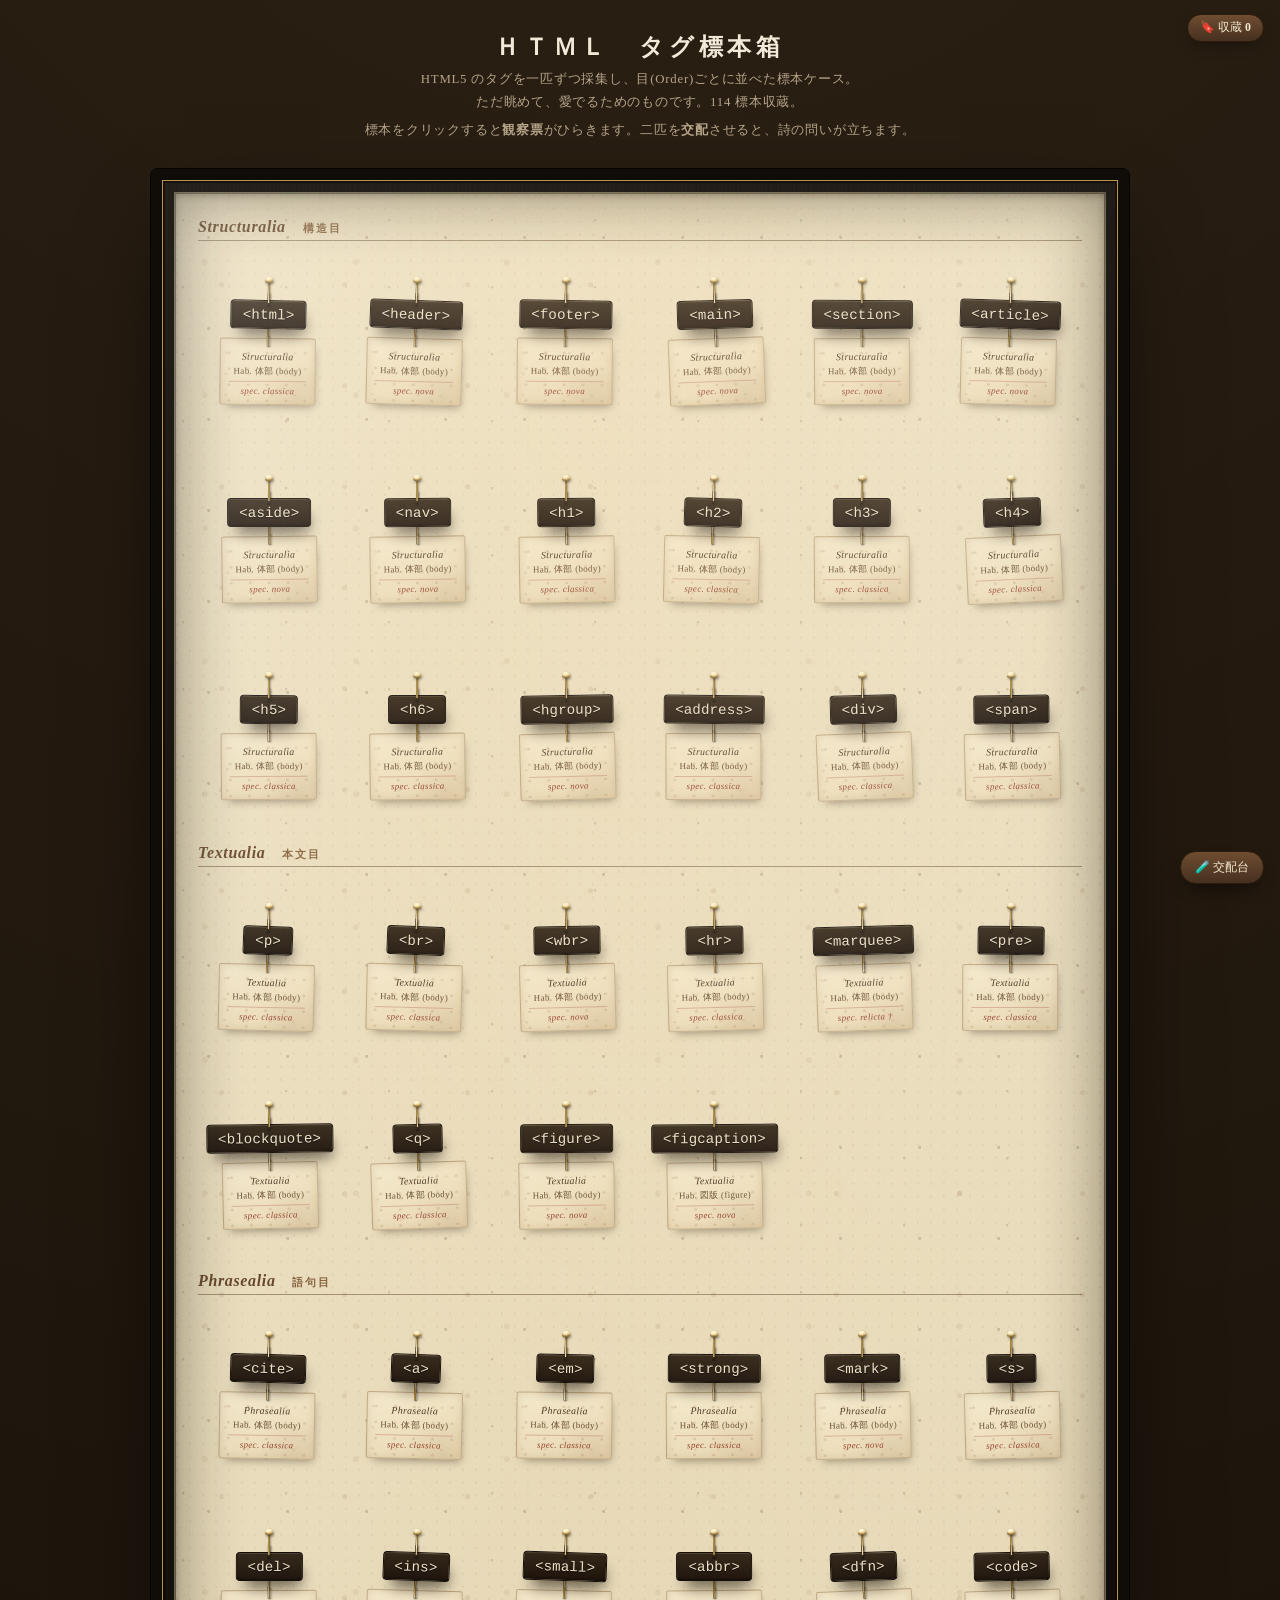
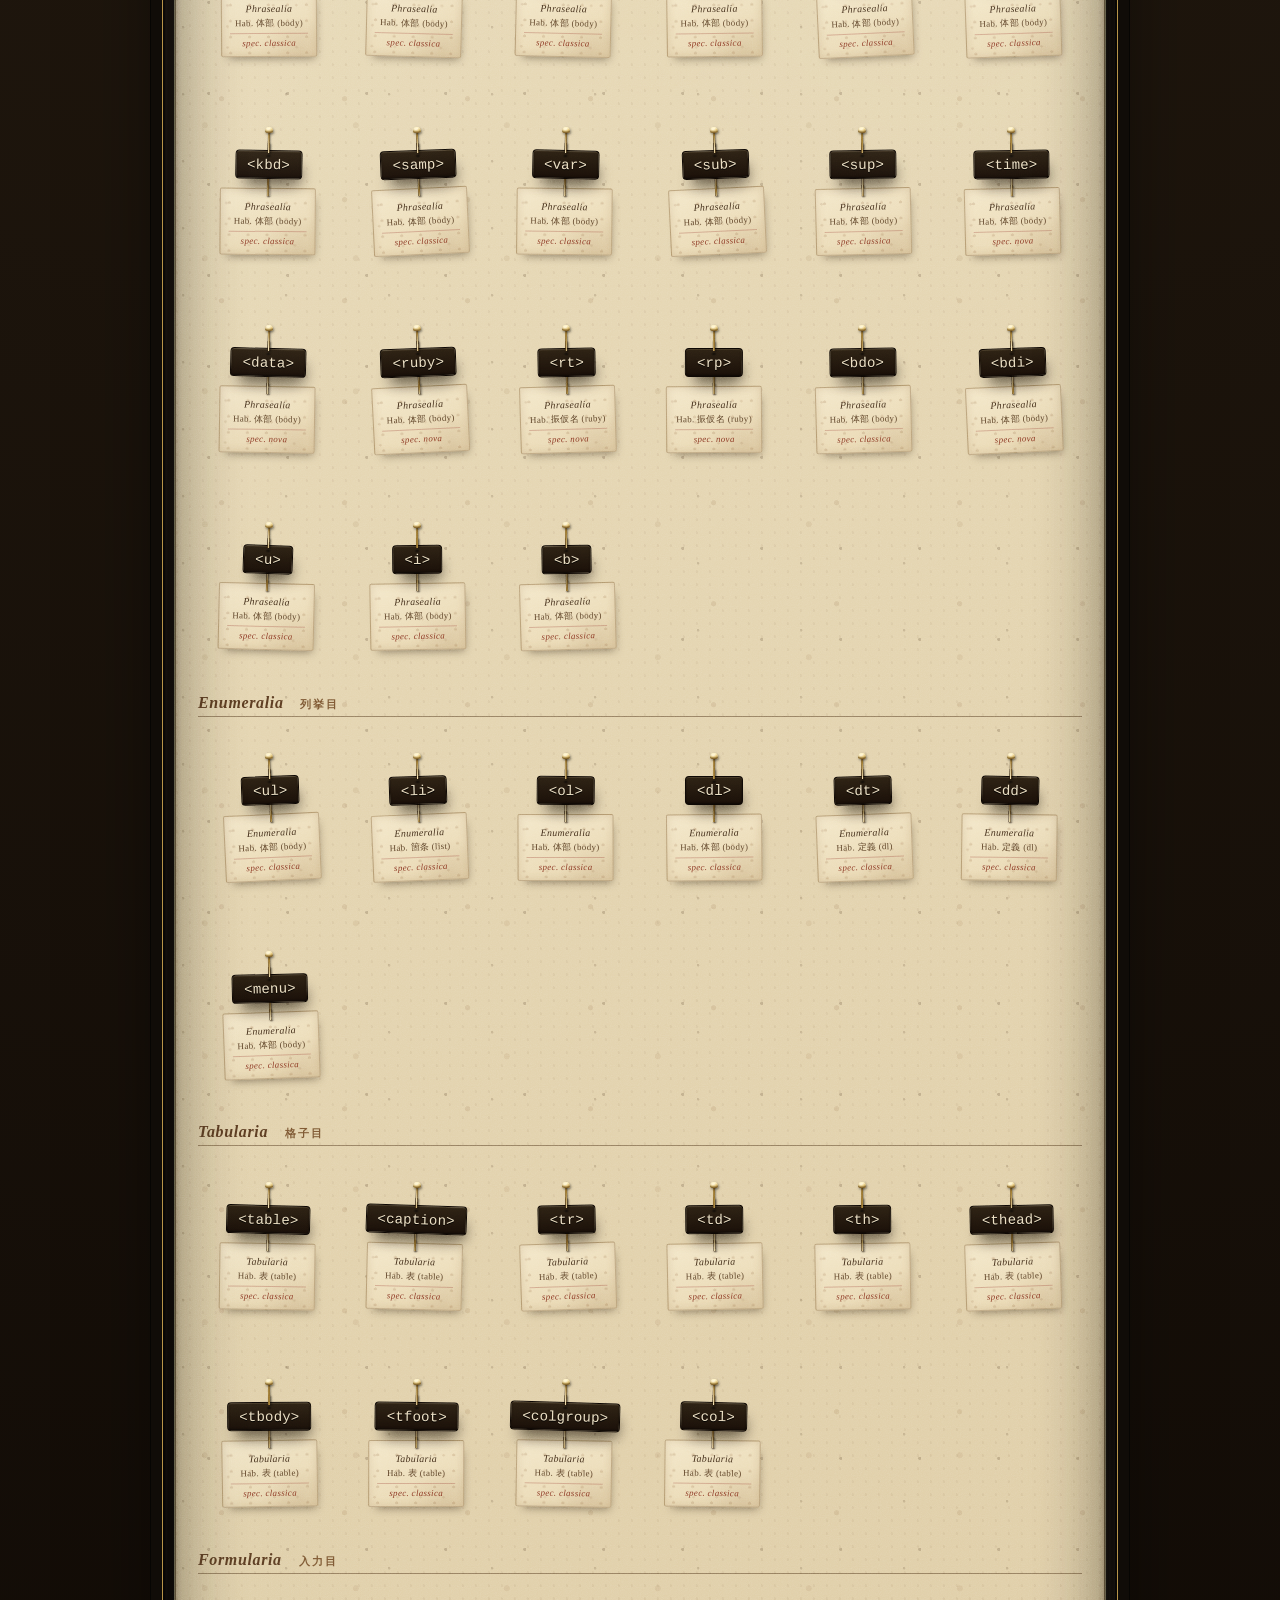
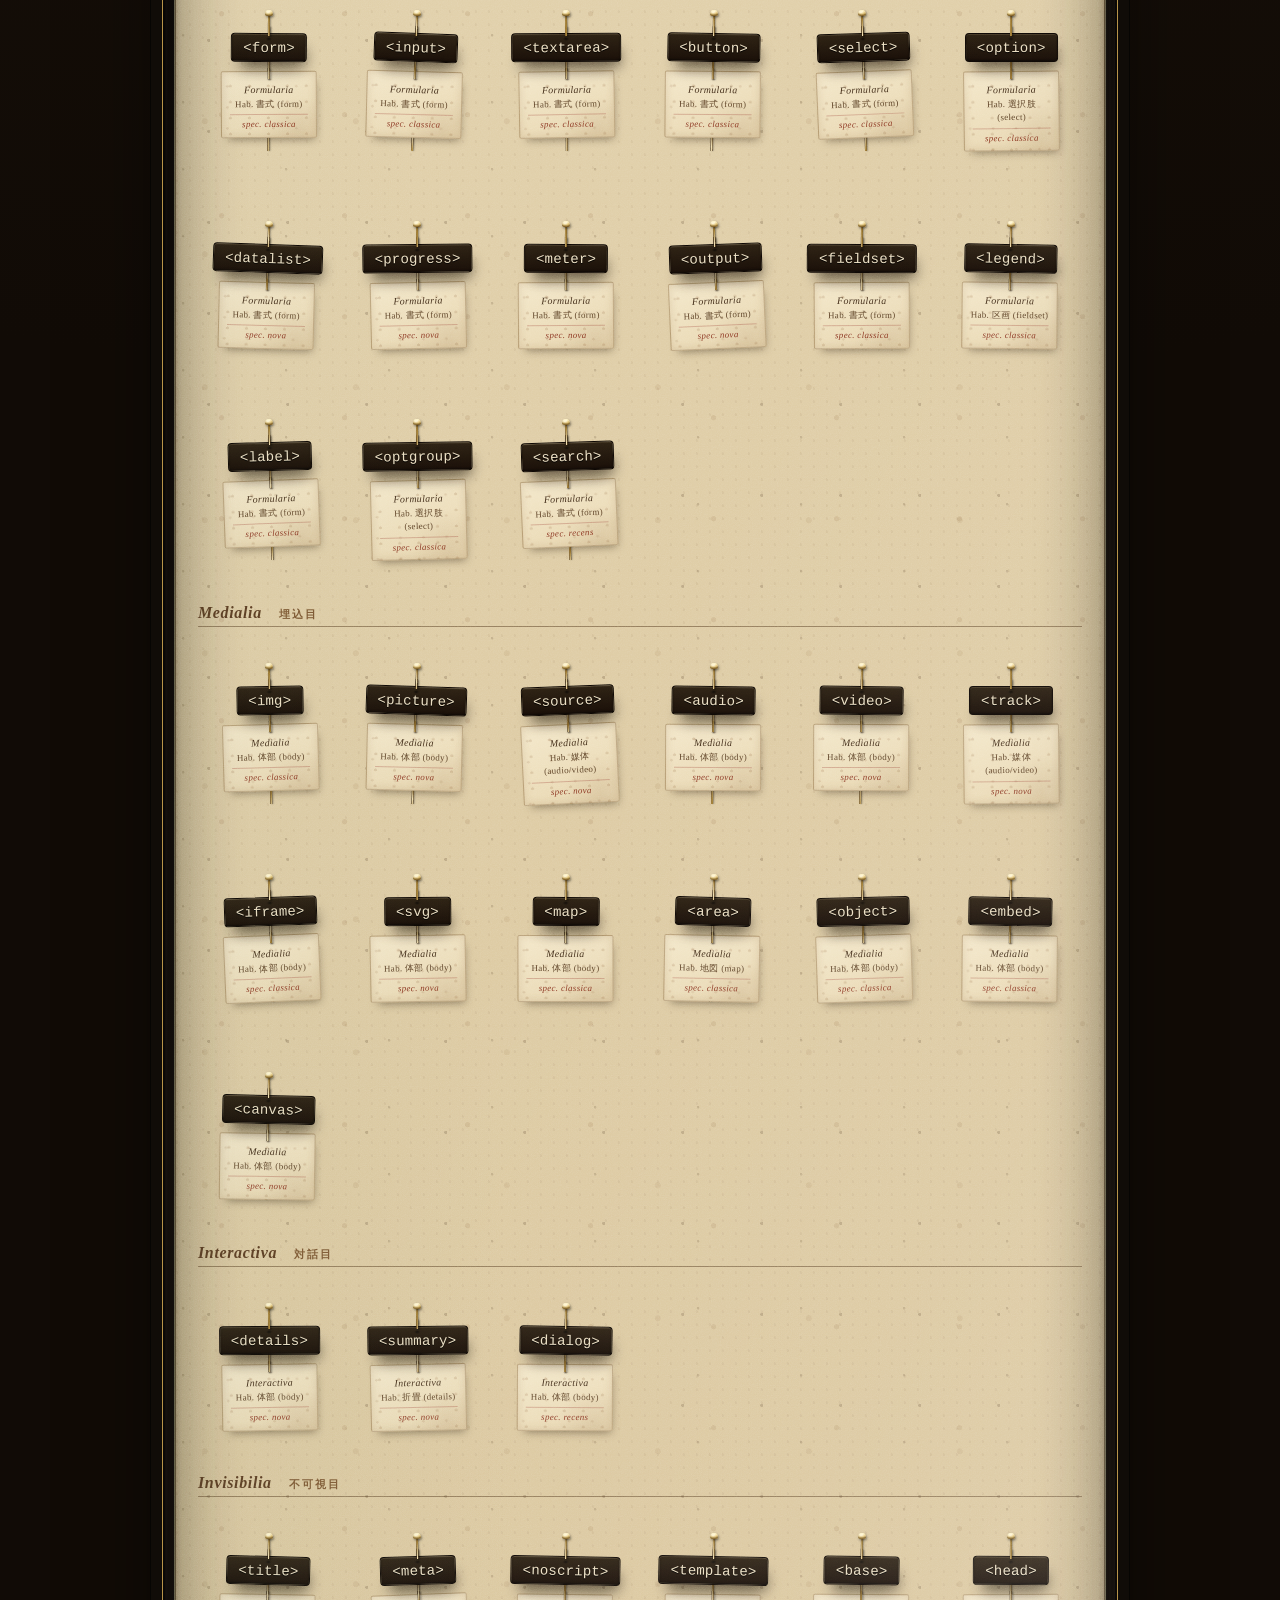
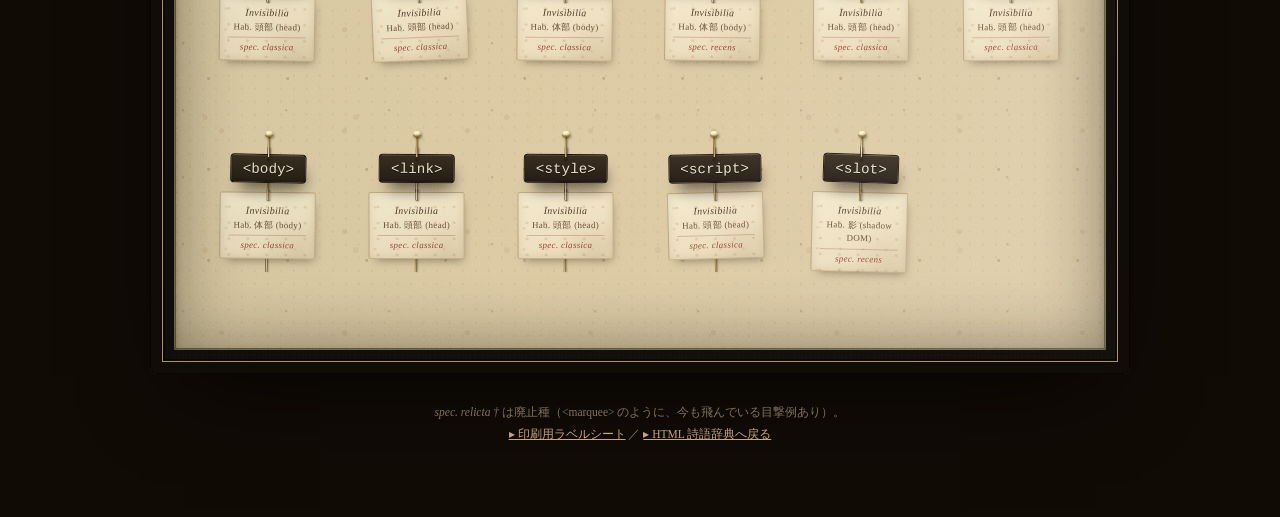
==== commit 231fdae1: "標本箱UIの改善: 単票印刷の修正・交配台の格納・収蔵箱・ボタン統一 指摘4点に対応。  - 単票ラベル印刷: ページ全体が複数ページ印刷される問題を修正。専用iframeに   そのラベルだけを書き" ====
--- a/specimen/case.html
+++ b/specimen/case.html
@@ -167,10 +167,12 @@
   .lc-demo-code { margin:0; padding:10px 12px; background:#241a0e; color:#e8dcc2;
     font-family:"SFMono-Regular",Consolas,Menlo,monospace; font-size:.7rem; line-height:1.55;
     overflow:auto; white-space:pre-wrap; word-break:break-word; }
-  .lc-actions { margin-top:16px; text-align:center; }
-  .lc-cross { font-family:inherit; font-size:.82rem; color:#f3e9d2; background:linear-gradient(180deg,#6f4d31,#46301f);
-    border:1px solid #2c1c0d; border-radius:4px; padding:7px 18px; cursor:pointer; }
-  .lc-cross.is-on { background:linear-gradient(180deg,#8a3320,#5e2114); }
+  .lc-actions { margin-top:16px; display:flex; flex-wrap:wrap; gap:8px; justify-content:center; }
+  .lc-actions button { font-family:inherit; font-size:.78rem; color:#f3e9d2;
+    background:linear-gradient(180deg,#6f4d31,#46301f); border:1px solid #2c1c0d; border-radius:4px;
+    padding:7px 14px; cursor:pointer; transition:background .15s; }
+  .lc-actions button:hover { background:linear-gradient(180deg,#7d5839,#503723); }
+  .lc-actions button.is-on { background:linear-gradient(180deg,#9a3a23,#5e2114); }
 
   .cross-tray[hidden] { display:none; }
   .cross-tray { position:fixed; right:16px; bottom:16px; z-index:40; width:min(332px,92vw);
@@ -207,10 +209,20 @@
     background:radial-gradient(circle at 40% 32%, #c75a3c, #7e2414 78%); border-radius:50%;
     box-shadow:0 1px 2px rgba(0,0,0,.5), inset 0 0 0 1px rgba(255,235,200,.3); }
   .specimen.is-kept .bug .seal { display:block; }
-  body.dim-unkept .specimen:not(.is-kept) { opacity:.18; filter:saturate(.4); transition:opacity .2s; }
-
-  .loupe-card .lc-keep.is-on, .loupe-card .lc-print { background:linear-gradient(180deg,#7a5226,#4a3210); }
-  .loupe-card .lc-keep.is-on { background:linear-gradient(180deg,#a8442a,#6e2010); }
+
+  /* 収蔵箱: 収蔵した標本だけを別の箱に並べ直す */
+  .kept-case[hidden] { display:none; }
+  .kept-case { position:fixed; inset:0; z-index:45; overflow:auto;
+    display:flex; align-items:flex-start; justify-content:center; padding:30px 16px 48px; }
+  .kc-back { position:fixed; inset:0; background:rgba(10,7,3,.82); }
+  .kc-panel { position:relative; z-index:1; width:min(900px,96vw); }
+  .kc-bar { display:flex; align-items:center; gap:10px; margin:0 0 12px; }
+  .kc-title { flex:1; font-family:"Hiragino Mincho ProN","Yu Mincho",serif; color:#f0e6d2;
+    font-size:1rem; letter-spacing:.12em; }
+  .kc-x { background:rgba(255,255,255,.12); color:#f0e6d2; border:1px solid rgba(255,255,255,.25);
+    border-radius:4px; cursor:pointer; font-size:.95rem; padding:3px 11px; }
+  .kc-inner { margin:0 !important; }
+  .kc-empty { color:#c9b48f; font-family:"Hiragino Mincho ProN",serif; font-size:.8rem; text-align:center; padding:30px 0; }
 
   /* 収蔵バッジ（右上） */
   .keep-badge[hidden] { display:none; }
@@ -228,21 +240,19 @@
     opacity:0; pointer-events:none; transition:opacity .2s, transform .2s; }
   .toast.show { opacity:1; transform:translateX(-50%) translateY(0); }
 
-  /* 単票の印刷 */
-  #printlabel[hidden] { display:none; }
-  #printlabel { position:fixed; inset:0; z-index:100; background:#fff; }
-  #printlabel .pcard { position:absolute; top:28mm; left:50%; transform:translateX(-50%);
-    width:54mm; border:1px dashed #999; border-radius:2px; padding:6mm 4mm; text-align:center;
-    display:flex; flex-direction:column; gap:1.1mm; font-family:"Hiragino Mincho ProN","Yu Mincho",serif; color:#222; }
-  #printlabel .pl-sp { font-family:"SFMono-Regular",Consolas,Menlo,monospace; font-size:13pt; margin-bottom:1mm; }
-  #printlabel .pl-genus { font-size:8pt; color:#333; }
-  #printlabel .pl-loc, #printlabel .pl-det { font-size:7pt; color:#555; }
-  #printlabel .pl-det i { color:#7a2d22; }
-  #printlabel .pl-coll { margin-top:2mm; padding-top:1mm; border-top:.3pt solid #ccc; font-size:6pt; color:#888; letter-spacing:.04em; }
+  /* 交配台ランチャー（普段はこの小ボタンだけ。押すと交配台が開く） */
+  .cross-btn[hidden] { display:none; }
+  .cross-btn { position:fixed; right:16px; bottom:16px; z-index:40; font-family:"Hiragino Mincho ProN",serif;
+    font-size:.76rem; color:#f3e9d2; background:linear-gradient(180deg,#6f4d31,#46301f);
+    border:1px solid #2c1c0d; border-radius:16px; padding:7px 14px; cursor:pointer;
+    box-shadow:0 8px 18px -8px rgba(0,0,0,.7); }
+  .cross-btn .cb-n { display:none; font-weight:700; margin-left:4px;
+    background:#9a3a23; color:#fff; border-radius:9px; padding:0 6px; }
+  .cross-btn.has .cb-n { display:inline; }
+
+  /* 印刷: 単票は専用iframeで出すので、本体側は念のためフロート類を隠すだけ */
   @media print {
-    body.printing > *:not(#printlabel) { display:none !important; }
-    body.printing #printlabel { display:block !important; }
-    @page { margin:12mm; }
+    .cross-tray, .cross-btn, .keep-badge, .toast, .loupe, .kept-case, .head-hint { display:none !important; }
   }
 
   @media (max-width:560px) {
@@ -260,7 +270,7 @@
     <p class="head-hint" hidden>標本をクリックすると<b>観察票</b>がひらきます。二匹を<b>交配</b>させると、詩の問いが立ちます。</p>
   </header>
 
-  <main class="case">
+  <main class="case" id="mainCase">
     <div class="glass">
     <section class="drawer">
       <h2 class="order"><span class="o-la">Structuralia</span><span class="o-ja">構造目</span></h2>
@@ -1598,11 +1608,12 @@
   </div>
 
   <!-- 交配台（二種を掛け合わせて、まだ無い詩を想像する） -->
+  <button id="crossBtn" class="cross-btn" hidden>🧪 交配台<span class="cb-n">0</span></button>
   <aside id="cross" class="cross-tray" hidden>
     <div class="ct-head">
       <span class="ct-title">交配台 <span class="ct-count">0</span></span>
       <button class="ct-seed" title="偶然の組を引く">🎲 種をまく</button>
-      <button class="ct-min" title="畳む／開く">—</button>
+      <button class="ct-min" title="閉じる">✕</button>
     </div>
     <div class="ct-chips"></div>
     <div class="ct-prov"></div>
@@ -1611,14 +1622,24 @@
   <button id="keepBadge" class="keep-badge" hidden>🔖 収蔵 <span class="kb-n">0</span></button>
   <div id="toast" class="toast" role="status" aria-live="polite"></div>
 
-  <div id="printlabel" hidden>
-    <figure class="pcard">
-      <span class="pl-sp"></span>
-      <span class="pl-genus"></span>
-      <span class="pl-loc"></span>
-      <span class="pl-det"></span>
-      <span class="pl-coll">coll. ＿＿＿＿　HTML&nbsp;Day</span>
-    </figure>
+  <!-- 収蔵箱（収蔵した標本だけを並べ直す） -->
+  <div id="keptCase" class="kept-case" hidden>
+    <div class="kc-back" data-kc-close></div>
+    <div class="kc-panel">
+      <div class="kc-bar">
+        <span class="kc-title">私の収蔵箱</span>
+        <button class="kc-x" data-kc-close title="閉じる">✕ 閉じる</button>
+      </div>
+      <main class="case kc-inner">
+        <div class="glass">
+          <section class="drawer">
+            <h2 class="order"><span class="o-la">Collectio</span><span class="o-ja">収蔵</span></h2>
+            <div class="row kc-row"></div>
+          </section>
+          <span class="grain"></span>
+        </div>
+      </main>
+    </div>
   </div>
 
   <script>window.__DICT__={"specimens":[{"tag":"html","display":"&lt;html&gt;","orderLa":"Structuralia","orderJa":"構造目","habJa":"体部 (body)","statusLa":"spec. classica","statusJa":"古種","dagger":false,"summary":"文書ぜんたいを抱える、いちばん外側の器。","poetic":"すべての詩がこの中で起きる。lang 属性ひとつで、文書に『母語』を与えられる。lang=\"ja\" と書くだけで、この紙は日本語で考えはじめる。","spark":"lang を、ありえない言語コードにしてみる。あるいは、嘘の母語を宣言してみる。","demo":"\u003cp lang=\"ja\">この文書は、何語で夢を見るのだろう。\u003c/p>","note":"\u003chtml lang=\"…\"> は読み上げや約物の扱いに影響する。"},{"tag":"title","display":"&lt;title&gt;","orderLa":"Invisibilia","orderJa":"不可視目","habJa":"頭部 (head)","statusLa":"spec. classica","statusJa":"古種","dagger":false,"summary":"ブラウザのタブやブックマークに出る、文書の名前。","poetic":"本文の外側にある、もう一つのキャンバス。読者はまずタブで詩を読む。ページを開く前から、詩は始まっている。","spark":"タイトルだけで完結する一行詩。本文は真っ白のまま、タブの中だけで物語を終わらせる。","demo":"\u003c!-- このページの &lt;title&gt; を見上げてごらん。タブに詩が住んでいる。 -->\n\u003cp>本文より先に、タブを読む人がいる。\u003c/p>","note":""},{"tag":"header","display":"&lt;header&gt;","orderLa":"Structuralia","orderJa":"構造目","habJa":"体部 (body)","statusLa":"spec. nova","statusJa":"新種","dagger":false,"summary":"冒頭と末尾。導入と署名のための、意味の枠。","poetic":"始まりと終わり。header は息を吸う場所、footer は息を吐く場所。中身がなくても、その『位置』だけで時間が流れる。","spark":"header と footer に同じ一行を置く。詩は円環になり、終わりが始まりに戻る。","demo":"\u003cheader>\u003cp>はじめに、沈黙があった。\u003c/p>\u003c/header>\n\u003cfooter>\u003cp>はじめに、沈黙があった。\u003c/p>\u003c/footer>","note":""},{"tag":"footer","display":"&lt;footer&gt;","orderLa":"Structuralia","orderJa":"構造目","habJa":"体部 (body)","statusLa":"spec. nova","statusJa":"新種","dagger":false,"summary":"冒頭と末尾。導入と署名のための、意味の枠。","poetic":"始まりと終わり。header は息を吸う場所、footer は息を吐く場所。中身がなくても、その『位置』だけで時間が流れる。","spark":"header と footer に同じ一行を置く。詩は円環になり、終わりが始まりに戻る。","demo":"\u003cheader>\u003cp>はじめに、沈黙があった。\u003c/p>\u003c/header>\n\u003cfooter>\u003cp>はじめに、沈黙があった。\u003c/p>\u003c/footer>","note":""},{"tag":"main","display":"&lt;main&gt;","orderLa":"Structuralia","orderJa":"構造目","habJa":"体部 (body)","statusLa":"spec. nova","statusJa":"新種","dagger":false,"summary":"文書のいちばん大事な、中心の内容。","poetic":"『ここが主役だ』と宣言する要素。一文書にひとつだけ。何を main にするかは、何を詩の中心にするかと同じ問い。","spark":"あえて、空白や余白を \u003cmain> で囲ってみる。中心に『無』を据える。","demo":"\u003cmain>\u003cp>　\u003c/p>\u003c/main>\n\u003caside>\u003cp>（すべては、この余白の周りで起きている）\u003c/p>\u003c/aside>","note":""},{"tag":"section","display":"&lt;section&gt;","orderLa":"Structuralia","orderJa":"構造目","habJa":"体部 (body)","statusLa":"spec. nova","statusJa":"新種","dagger":false,"summary":"意味のまとまり。article は単独で完結する一片。","poetic":"連や段落より大きな、意味の部屋。article は切り取って持ち運べる一篇。section は、章。","spark":"同じ article を繰り返し並べる。少しずつ言葉を変えながら、変奏曲のように。","demo":"\u003carticle>\u003cp>朝。窓を開ける。\u003c/p>\u003c/article>\n\u003carticle>\u003cp>朝。窓を、まだ開けない。\u003c/p>\u003c/article>","note":""},{"tag":"article","display":"&lt;article&gt;","orderLa":"Structuralia","orderJa":"構造目","habJa":"体部 (body)","statusLa":"spec. nova","statusJa":"新種","dagger":false,"summary":"意味のまとまり。article は単独で完結する一片。","poetic":"連や段落より大きな、意味の部屋。article は切り取って持ち運べる一篇。section は、章。","spark":"同じ article を繰り返し並べる。少しずつ言葉を変えながら、変奏曲のように。","demo":"\u003carticle>\u003cp>朝。窓を開ける。\u003c/p>\u003c/article>\n\u003carticle>\u003cp>朝。窓を、まだ開けない。\u003c/p>\u003c/article>","note":""},{"tag":"aside","display":"&lt;aside&gt;","orderLa":"Structuralia","orderJa":"構造目","habJa":"体部 (body)","statusLa":"spec. nova","statusJa":"新種","dagger":false,"summary":"本筋から少し外れた、傍らの内容（余談・補足・脇の声）。","poetic":"本文のかたわらにある、もうひとつの声。脚注、余白の書き込み、心の傍白。主役ではないからこそ言える本音を、そっと脇に置ける。","spark":"main に建前を、aside に本音を流す。読者は、どちらを「本当」と取るだろう。","demo":"\u003cp>きょうは、よく晴れていました。\u003c/p>\n\u003caside>\u003cp>（本当は、一日じゅう雨が降ればいいと思っていた）\u003c/p>\u003c/aside>","note":""},{"tag":"nav","display":"&lt;nav&gt;","orderLa":"Structuralia","orderJa":"構造目","habJa":"体部 (body)","statusLa":"spec. nova","statusJa":"新種","dagger":false,"summary":"他の場所への道しるべ（リンクの集まり）。","poetic":"『行き先』そのものを意味として扱える。リンク先のないナビゲーション、どこにも行けない案内板は、それ自体が詩になる。","spark":"実在しない場所への目次を作る。『#忘れた約束』『#まだない明日』へのリンク。","demo":"\u003cnav>\n  \u003ca href=\"#kinou\">きのう\u003c/a> ／\n  \u003ca href=\"#asu\">あす\u003c/a> ／\n  \u003ca href=\"#nai\">どこでもない場所\u003c/a>\n\u003c/nav>","note":""},{"tag":"h1","display":"&lt;h1&gt;","orderLa":"Structuralia","orderJa":"構造目","habJa":"体部 (body)","statusLa":"spec. classica","statusJa":"古種","dagger":false,"summary":"見出し。h1 がいちばん大きく、h6 がいちばん小さい。","poetic":"声の大きさの階段。同じ言葉を h1 から h6 へ降りていくと、叫びが囁きへと細っていく。文字の大きさで、距離や時間を描ける。","spark":"ひとつの言葉を h1→h6 と並べる。遠ざかる足音、消えていく名前。","demo":"\u003ch1>わすれない\u003c/h1>\n\u003ch2>わすれない\u003c/h2>\n\u003ch3>わすれない\u003c/h3>\n\u003ch4>わすれない\u003c/h4>\n\u003ch5>わすれない\u003c/h5>\n\u003ch6>わすれ…\u003c/h6>","note":""},{"tag":"h2","display":"&lt;h2&gt;","orderLa":"Structuralia","orderJa":"構造目","habJa":"体部 (body)","statusLa":"spec. classica","statusJa":"古種","dagger":false,"summary":"見出し。h1 がいちばん大きく、h6 がいちばん小さい。","poetic":"声の大きさの階段。同じ言葉を h1 から h6 へ降りていくと、叫びが囁きへと細っていく。文字の大きさで、距離や時間を描ける。","spark":"ひとつの言葉を h1→h6 と並べる。遠ざかる足音、消えていく名前。","demo":"\u003ch1>わすれない\u003c/h1>\n\u003ch2>わすれない\u003c/h2>\n\u003ch3>わすれない\u003c/h3>\n\u003ch4>わすれない\u003c/h4>\n\u003ch5>わすれない\u003c/h5>\n\u003ch6>わすれ…\u003c/h6>","note":""},{"tag":"h3","display":"&lt;h3&gt;","orderLa":"Structuralia","orderJa":"構造目","habJa":"体部 (body)","statusLa":"spec. classica","statusJa":"古種","dagger":false,"summary":"見出し。h1 がいちばん大きく、h6 がいちばん小さい。","poetic":"声の大きさの階段。同じ言葉を h1 から h6 へ降りていくと、叫びが囁きへと細っていく。文字の大きさで、距離や時間を描ける。","spark":"ひとつの言葉を h1→h6 と並べる。遠ざかる足音、消えていく名前。","demo":"\u003ch1>わすれない\u003c/h1>\n\u003ch2>わすれない\u003c/h2>\n\u003ch3>わすれない\u003c/h3>\n\u003ch4>わすれない\u003c/h4>\n\u003ch5>わすれない\u003c/h5>\n\u003ch6>わすれ…\u003c/h6>","note":""},{"tag":"h4","display":"&lt;h4&gt;","orderLa":"Structuralia","orderJa":"構造目","habJa":"体部 (body)","statusLa":"spec. classica","statusJa":"古種","dagger":false,"summary":"見出し。h1 がいちばん大きく、h6 がいちばん小さい。","poetic":"声の大きさの階段。同じ言葉を h1 から h6 へ降りていくと、叫びが囁きへと細っていく。文字の大きさで、距離や時間を描ける。","spark":"ひとつの言葉を h1→h6 と並べる。遠ざかる足音、消えていく名前。","demo":"\u003ch1>わすれない\u003c/h1>\n\u003ch2>わすれない\u003c/h2>\n\u003ch3>わすれない\u003c/h3>\n\u003ch4>わすれない\u003c/h4>\n\u003ch5>わすれない\u003c/h5>\n\u003ch6>わすれ…\u003c/h6>","note":""},{"tag":"h5","display":"&lt;h5&gt;","orderLa":"Structuralia","orderJa":"構造目","habJa":"体部 (body)","statusLa":"spec. classica","statusJa":"古種","dagger":false,"summary":"見出し。h1 がいちばん大きく、h6 がいちばん小さい。","poetic":"声の大きさの階段。同じ言葉を h1 から h6 へ降りていくと、叫びが囁きへと細っていく。文字の大きさで、距離や時間を描ける。","spark":"ひとつの言葉を h1→h6 と並べる。遠ざかる足音、消えていく名前。","demo":"\u003ch1>わすれない\u003c/h1>\n\u003ch2>わすれない\u003c/h2>\n\u003ch3>わすれない\u003c/h3>\n\u003ch4>わすれない\u003c/h4>\n\u003ch5>わすれない\u003c/h5>\n\u003ch6>わすれ…\u003c/h6>","note":""},{"tag":"h6","display":"&lt;h6&gt;","orderLa":"Structuralia","orderJa":"構造目","habJa":"体部 (body)","statusLa":"spec. classica","statusJa":"古種","dagger":false,"summary":"見出し。h1 がいちばん大きく、h6 がいちばん小さい。","poetic":"声の大きさの階段。同じ言葉を h1 から h6 へ降りていくと、叫びが囁きへと細っていく。文字の大きさで、距離や時間を描ける。","spark":"ひとつの言葉を h1→h6 と並べる。遠ざかる足音、消えていく名前。","demo":"\u003ch1>わすれない\u003c/h1>\n\u003ch2>わすれない\u003c/h2>\n\u003ch3>わすれない\u003c/h3>\n\u003ch4>わすれない\u003c/h4>\n\u003ch5>わすれない\u003c/h5>\n\u003ch6>わすれ…\u003c/h6>","note":""},{"tag":"hgroup","display":"&lt;hgroup&gt;","orderLa":"Structuralia","orderJa":"構造目","habJa":"体部 (body)","statusLa":"spec. nova","statusJa":"新種","dagger":false,"summary":"見出しと、その副題をひとまとめにする。","poetic":"題と、副題。大きな声と、それに寄り添う小さな声。表題詩の構造そのもの。","spark":"副題で、表題を裏切る。『春／ただし、誰もいない』。","demo":"\u003chgroup>\n  \u003ch1>春\u003c/h1>\n  \u003cp>ただし、誰もいない\u003c/p>\n\u003c/hgroup>","note":""},{"tag":"address","display":"&lt;address&gt;","orderLa":"Structuralia","orderJa":"構造目","habJa":"体部 (body)","statusLa":"spec. classica","statusJa":"古種","dagger":false,"summary":"連絡先や差出人を示す。","poetic":"『誰から』を刻む要素。手紙の、宛名のない差出人欄。届かない手紙の住所を書ける。","spark":"宛先も連絡先も書かず、\u003caddress> の中に感情だけを置く。","demo":"\u003caddress>\n  さみしさ より\u003cbr>\n  返信は、いりません\n\u003c/address>","note":""},{"tag":"div","display":"&lt;div&gt;","orderLa":"Structuralia","orderJa":"構造目","habJa":"体部 (body)","statusLa":"spec. classica","statusJa":"古種","dagger":false,"summary":"意味を持たない、ただの容れもの（ブロックとインライン）。","poetic":"何の意味も持たないことが、逆に自由。名前のない器。CSSなしでは見た目も変わらない——だからこそ、純粋な『区切り』としてだけ存在する。","spark":"意味のないものに意味のある名前を付ける。\u003cdiv title=\"心臓\"> の中に、何も入れない。","demo":"\u003cspan>言葉と\u003c/span>\u003cspan>言葉のあいだに\u003c/span>\u003cspan>、見えない継ぎ目がある。\u003c/span>","note":""},{"tag":"span","display":"&lt;span&gt;","orderLa":"Structuralia","orderJa":"構造目","habJa":"体部 (body)","statusLa":"spec. classica","statusJa":"古種","dagger":false,"summary":"意味を持たない、ただの容れもの（ブロックとインライン）。","poetic":"何の意味も持たないことが、逆に自由。名前のない器。CSSなしでは見た目も変わらない——だからこそ、純粋な『区切り』としてだけ存在する。","spark":"意味のないものに意味のある名前を付ける。\u003cdiv title=\"心臓\"> の中に、何も入れない。","demo":"\u003cspan>言葉と\u003c/span>\u003cspan>言葉のあいだに\u003c/span>\u003cspan>、見えない継ぎ目がある。\u003c/span>","note":""},{"tag":"p","display":"&lt;p&gt;","orderLa":"Textualia","orderJa":"本文目","habJa":"体部 (body)","statusLa":"spec. classica","statusJa":"古種","dagger":false,"summary":"段落。文章のいちばん基本的なまとまり。","poetic":"もっとも素朴な、もっとも強い器。一行を \u003cp> で囲むだけで、それは『ひとまとまりの息』になる。詩のいちばんの友。","spark":"空の \u003cp>\u003c/p> をいくつも並べる。沈黙の段落、語られなかった連。","demo":"\u003cp>ここに、ひとつの息がある。\u003c/p>\n\u003cp>\u003c/p>\n\u003cp>\u003c/p>\n\u003cp>ここに、もうひとつ。\u003c/p>","note":""},{"tag":"br","display":"&lt;br&gt;","orderLa":"Textualia","orderJa":"本文目","habJa":"体部 (body)","statusLa":"spec. classica","statusJa":"古種","dagger":false,"summary":"br は強制改行。wbr は『折り返してよい』という見えない印。","poetic":"br は息継ぎ、行分け、断ち切り。詩でいちばん使う一打。wbr は目に見えない——画面が狭いときだけ、そこで折れる。誰も気づかない関節。","spark":"ひとつの長い単語の中に \u003cwbr> を仕込む。読者の画面の幅しだいで、言葉が割れる場所が変わる。","demo":"\u003cp>さよ\u003cwbr>うな\u003cwbr>らを、ど\u003cwbr>こで折る?\u003c/p>\n\u003cp>夜が\u003cbr>明けない\u003cbr>うちに\u003c/p>","note":""},{"tag":"wbr","display":"&lt;wbr&gt;","orderLa":"Textualia","orderJa":"本文目","habJa":"体部 (body)","statusLa":"spec. nova","statusJa":"新種","dagger":false,"summary":"br は強制改行。wbr は『折り返してよい』という見えない印。","poetic":"br は息継ぎ、行分け、断ち切り。詩でいちばん使う一打。wbr は目に見えない——画面が狭いときだけ、そこで折れる。誰も気づかない関節。","spark":"ひとつの長い単語の中に \u003cwbr> を仕込む。読者の画面の幅しだいで、言葉が割れる場所が変わる。","demo":"\u003cp>さよ\u003cwbr>うな\u003cwbr>らを、ど\u003cwbr>こで折る?\u003c/p>\n\u003cp>夜が\u003cbr>明けない\u003cbr>うちに\u003c/p>","note":""},{"tag":"hr","display":"&lt;hr&gt;","orderLa":"Textualia","orderJa":"本文目","habJa":"体部 (body)","statusLa":"spec. classica","statusJa":"古種","dagger":false,"summary":"意味の切れ目を示す、横の罫線。","poetic":"場面の転換。間（ま）。一本の線が、前と後を別の時間にする。詩でいう『一字下げ』や、連と連のあいだの白。","spark":"本文をほとんど書かず、\u003chr> だけを何本も。線の間隔だけで呼吸を描く。","demo":"\u003cp>会った。\u003c/p>\n\u003chr>\n\u003cp>別れた。\u003c/p>\n\u003chr>\n\u003chr>\n\u003cp>思い出した。\u003c/p>","note":""},{"tag":"marquee","display":"&lt;marquee&gt;","orderLa":"Textualia","orderJa":"本文目","habJa":"体部 (body)","statusLa":"spec. relicta","statusJa":"絶滅危惧種","dagger":true,"summary":"中の文字を、ひとりでに流れさせる（公式には廃止された、けれど今も動く古い要素）。","poetic":"純HTMLだけで「動き」を生む、数少ない魔法。CSSもJSも無しに、文字が勝手に流れ、往復し、立ちのぼる。仕様上は廃止されたのに、多くのブラウザでまだ生きている——亡霊のように動きつづける言葉。behavior=\"alternate\" で往復、direction=\"up\" で上昇。","spark":"一行を、ゆっくり永遠に流しつづける。あるいは behavior=\"alternate\" で行ったり来たり——決められない心のように。","demo":"\u003cmarquee>　この言葉は、止まることを知りません。どこへ行くのかも、知らないまま。　\u003c/marquee>\n\u003cmarquee behavior=\"alternate\">行こうか、戻ろうか。\u003c/marquee>","note":"公式には廃止(deprecated)。だが主要ブラウザで今も動作し、CSS/JSなしに動きを得られる、古くて貴重な手段。"},{"tag":"pre","display":"&lt;pre&gt;","orderLa":"Textualia","orderJa":"本文目","habJa":"体部 (body)","statusLa":"spec. classica","statusJa":"古種","dagger":false,"summary":"書いたとおりの空白と改行を、そのまま保つ。","poetic":"唯一、空白が空白のまま生き残る場所。スペースも改行も握りつぶされない。文字で絵を描く『具体詩』『アスキーアート』の聖域。","spark":"言葉を、空白で配置して図形にする。雨を降らせる、川を流す、星を散らす。","demo":"\u003cpre>\n   あ\n  あ あ\n あ   あ\nあ     あ\n   雨\n\u003c/pre>","note":""},{"tag":"blockquote","display":"&lt;blockquote&gt;","orderLa":"Textualia","orderJa":"本文目","habJa":"体部 (body)","statusLa":"spec. classica","statusJa":"古種","dagger":false,"summary":"引用。blockquote はブロック、q は文中の短い引用。","poetic":"『これは私の言葉ではない』と告げる枠。誰の声か。出典を cite に書ける——その出典を、偽ることもできる。q は約物（引用符）を自動でつけてくれる。","spark":"自分の言葉を \u003cblockquote> で囲い、出典を『未来の私』にする。声を、他人にする。","demo":"\u003cblockquote cite=\"まだ書かれていない手紙\">\n  \u003cp>あのとき、もっと言葉を惜しまなければよかった。\u003c/p>\n\u003c/blockquote>\n\u003cp>母はいつも \u003cq>だいじょうぶ\u003c/q> と言った。\u003c/p>","note":""},{"tag":"q","display":"&lt;q&gt;","orderLa":"Textualia","orderJa":"本文目","habJa":"体部 (body)","statusLa":"spec. classica","statusJa":"古種","dagger":false,"summary":"引用。blockquote はブロック、q は文中の短い引用。","poetic":"『これは私の言葉ではない』と告げる枠。誰の声か。出典を cite に書ける——その出典を、偽ることもできる。q は約物（引用符）を自動でつけてくれる。","spark":"自分の言葉を \u003cblockquote> で囲い、出典を『未来の私』にする。声を、他人にする。","demo":"\u003cblockquote cite=\"まだ書かれていない手紙\">\n  \u003cp>あのとき、もっと言葉を惜しまなければよかった。\u003c/p>\n\u003c/blockquote>\n\u003cp>母はいつも \u003cq>だいじょうぶ\u003c/q> と言った。\u003c/p>","note":""},{"tag":"cite","display":"&lt;cite&gt;","orderLa":"Phrasealia","orderJa":"語句目","habJa":"体部 (body)","statusLa":"spec. classica","statusJa":"古種","dagger":false,"summary":"作品の題名や、出典の名を示す。","poetic":"『出どころ』に名を与える要素。実在しない本、歌わなかった歌の題名を、堂々と引用元にできる。","spark":"存在しない作品から引用する。\u003ccite>未完の交響曲第十番\u003c/cite> より。","demo":"\u003cp>それは \u003ccite>夜の図書館・閉架の部\u003c/cite> に書いてあった。\u003c/p>","note":""},{"tag":"figure","display":"&lt;figure&gt;","orderLa":"Textualia","orderJa":"本文目","habJa":"体部 (body)","statusLa":"spec. nova","statusJa":"新種","dagger":false,"summary":"図版と、その説明文をひとまとめにする。","poetic":"『これには、こういう題がついている』という枠。中身は画像でなくてもいい。一行のテキストに、キャプションという名の声を添えられる。","spark":"本文を figure に、注釈を figcaption に。詩のほうを『図版』として展示する。","demo":"\u003cfigure>\n  \u003cp>　　　水たまりに、空がひとつ落ちていた。\u003c/p>\n  \u003cfigcaption>図1. 拾えなかったもの\u003c/figcaption>\n\u003c/figure>","note":""},{"tag":"figcaption","display":"&lt;figcaption&gt;","orderLa":"Textualia","orderJa":"本文目","habJa":"図版 (figure)","statusLa":"spec. nova","statusJa":"新種","dagger":false,"summary":"図版と、その説明文をひとまとめにする。","poetic":"『これには、こういう題がついている』という枠。中身は画像でなくてもいい。一行のテキストに、キャプションという名の声を添えられる。","spark":"本文を figure に、注釈を figcaption に。詩のほうを『図版』として展示する。","demo":"\u003cfigure>\n  \u003cp>　　　水たまりに、空がひとつ落ちていた。\u003c/p>\n  \u003cfigcaption>図1. 拾えなかったもの\u003c/figcaption>\n\u003c/figure>","note":""},{"tag":"a","display":"&lt;a&gt;","orderLa":"Phrasealia","orderJa":"語句目","habJa":"体部 (body)","statusLa":"spec. classica","statusJa":"古種","dagger":false,"summary":"リンク。別の場所や文書、ページ内の一点へ繋ぐ。","poetic":"詩で唯一、読者を『連れて行ける』要素。href=\"#…\" でページ内の一語へ飛ばせる。href=\"\" で自分自身へ。リンク先が空なら、どこへも行けない。その行き止まりすら詩になる。","spark":"ある言葉から、遠く離れた同じ言葉へリンクを張る。詩の中に、隠された対応をつくる。","demo":"\u003cp>\u003ca href=\"#kotae\">問い\u003c/a>は、ここにある。\u003c/p>\n\u003cp>……\u003c/p>\n\u003cp id=\"kotae\">そして\u003ca href=\"#\">答え\u003c/a>は、たぶんここではない。\u003c/p>","note":"id を振った要素へ href=\"#その id\" で飛べる。これだけで純HTMLの『仕掛け』になる。"},{"tag":"em","display":"&lt;em&gt;","orderLa":"Phrasealia","orderJa":"語句目","habJa":"体部 (body)","statusLa":"spec. classica","statusJa":"古種","dagger":false,"summary":"em は強調（声の抑揚）、strong は重要性。","poetic":"声の起伏。em は『そこを読むときの息のかかり方』。同じ文でも、どの語を em にするかで意味がまるごと変わる。","spark":"一文の中で em の位置を一語ずつずらした複数版を並べ、意味の変化を見せる。","demo":"\u003cp>\u003cem>私\u003c/em>は行かない。\u003c/p>\n\u003cp>私は\u003cem>行か\u003c/em>ない。\u003c/p>\n\u003cp>私は行か\u003cem>ない\u003c/em>。\u003c/p>","note":""},{"tag":"strong","display":"&lt;strong&gt;","orderLa":"Phrasealia","orderJa":"語句目","habJa":"体部 (body)","statusLa":"spec. classica","statusJa":"古種","dagger":false,"summary":"em は強調（声の抑揚）、strong は重要性。","poetic":"声の起伏。em は『そこを読むときの息のかかり方』。同じ文でも、どの語を em にするかで意味がまるごと変わる。","spark":"一文の中で em の位置を一語ずつずらした複数版を並べ、意味の変化を見せる。","demo":"\u003cp>\u003cem>私\u003c/em>は行かない。\u003c/p>\n\u003cp>私は\u003cem>行か\u003c/em>ない。\u003c/p>\n\u003cp>私は行か\u003cem>ない\u003c/em>。\u003c/p>","note":""},{"tag":"mark","display":"&lt;mark&gt;","orderLa":"Phrasealia","orderJa":"語句目","habJa":"体部 (body)","statusLa":"spec. nova","statusJa":"新種","dagger":false,"summary":"蛍光ペンのように、注目すべき箇所を目立たせる。","poetic":"テキストの上に引かれた、消えない線。何を『重要』として光らせるか。マーカーの黄色は、記憶の色にも、警告の色にもなる。","spark":"本文の中の、たった一文字だけを mark する。読者の目が、まずそこへ落ちるように。","demo":"\u003cp>たくさんの言葉の中で、わたしはただ \u003cmark>あなた\u003c/mark> だけを覚えている。\u003c/p>","note":""},{"tag":"s","display":"&lt;s&gt;","orderLa":"Phrasealia","orderJa":"語句目","habJa":"体部 (body)","statusLa":"spec. classica","statusJa":"古種","dagger":false,"summary":"s は『もう正しくない』、del は削除、ins は挿入を示す。","poetic":"取り消し線は、消したのに残っている言葉。del と ins を並べれば、推敲の過程そのものを作品にできる。書き直しの痕、ためらいの記録。","spark":"本心を \u003cdel> で消し、建前を \u003cins> で足す。消したほうがよく読めてしまう。","demo":"\u003cp>きみが \u003cdel>すきだ\u003c/del>\u003cins>きらいだ\u003c/ins>。\u003c/p>\n\u003cp>もう \u003cs>会えない\u003c/s>。\u003c/p>","note":""},{"tag":"del","display":"&lt;del&gt;","orderLa":"Phrasealia","orderJa":"語句目","habJa":"体部 (body)","statusLa":"spec. classica","statusJa":"古種","dagger":false,"summary":"s は『もう正しくない』、del は削除、ins は挿入を示す。","poetic":"取り消し線は、消したのに残っている言葉。del と ins を並べれば、推敲の過程そのものを作品にできる。書き直しの痕、ためらいの記録。","spark":"本心を \u003cdel> で消し、建前を \u003cins> で足す。消したほうがよく読めてしまう。","demo":"\u003cp>きみが \u003cdel>すきだ\u003c/del>\u003cins>きらいだ\u003c/ins>。\u003c/p>\n\u003cp>もう \u003cs>会えない\u003c/s>。\u003c/p>","note":""},{"tag":"ins","display":"&lt;ins&gt;","orderLa":"Phrasealia","orderJa":"語句目","habJa":"体部 (body)","statusLa":"spec. classica","statusJa":"古種","dagger":false,"summary":"s は『もう正しくない』、del は削除、ins は挿入を示す。","poetic":"取り消し線は、消したのに残っている言葉。del と ins を並べれば、推敲の過程そのものを作品にできる。書き直しの痕、ためらいの記録。","spark":"本心を \u003cdel> で消し、建前を \u003cins> で足す。消したほうがよく読めてしまう。","demo":"\u003cp>きみが \u003cdel>すきだ\u003c/del>\u003cins>きらいだ\u003c/ins>。\u003c/p>\n\u003cp>もう \u003cs>会えない\u003c/s>。\u003c/p>","note":""},{"tag":"small","display":"&lt;small&gt;","orderLa":"Phrasealia","orderJa":"語句目","habJa":"体部 (body)","statusLa":"spec. classica","statusJa":"古種","dagger":false,"summary":"細目（こまかい注記）。免責や但し書きを表す。","poetic":"小さな声。ためらいながら付け足す本音。契約書の隅に書かれた、いちばん大事な一文のような囁き。","spark":"堂々とした宣言のあとに、\u003csmall> で取り消すような但し書きを添える。","demo":"\u003cp>きみを永遠に愛する。\u003c/p>\n\u003cp>\u003csmall>※ 個人の感想です。予告なく変更される場合があります。\u003c/small>\u003c/p>","note":""},{"tag":"abbr","display":"&lt;abbr&gt;","orderLa":"Phrasealia","orderJa":"語句目","habJa":"体部 (body)","statusLa":"spec. classica","statusJa":"古種","dagger":false,"summary":"略語。title 属性で正式名称を隠し持てる。","poetic":"表に出ている言葉と、その下に隠した本当の意味。title にカーソルを乗せた者だけが、隠された語に出会える。二重底の言葉。","spark":"ありふれた略語に、嘘の正式名称を与える。\u003cabbr title=\"二度と戻らない瞬間\">今\u003c/abbr>。","demo":"\u003cp>わたしたちは \u003cabbr title=\"また会えると信じていた頃\">あのとき\u003c/abbr> 笑っていた。\u003c/p>","note":"title の中身は、マウスを乗せるとツールチップで現れる(純HTMLの隠し機能)。"},{"tag":"dfn","display":"&lt;dfn&gt;","orderLa":"Phrasealia","orderJa":"語句目","habJa":"体部 (body)","statusLa":"spec. classica","statusJa":"古種","dagger":false,"summary":"その語が、ここで初めて定義されることを示す。","poetic":"『この言葉を、私はこう決める』という宣言。辞書を自分で書き換える権利。詩の中で、ある言葉に勝手な定義を与えられる。","spark":"ありふれた言葉を \u003cdfn> で囲い、独自の定義を続ける。『\u003cdfn>夜\u003c/dfn>とは、…』","demo":"\u003cp>\u003cdfn>さみしさ\u003c/dfn>とは、だれかが居たことの、形のことだ。\u003c/p>","note":""},{"tag":"code","display":"&lt;code&gt;","orderLa":"Phrasealia","orderJa":"語句目","habJa":"体部 (body)","statusLa":"spec. classica","statusJa":"古種","dagger":false,"summary":"プログラムの語句・キー入力・出力・変数を表す等幅の語。","poetic":"機械の言葉づかい。等幅フォントの硬質な質感。kbd は『押すべきキー』——詩の中に、読者への命令を埋め込める。var は名前のない量、x や y の孤独。","spark":"感情を変数として書く。\u003cvar>かなしみ\u003c/var> = \u003cvar>あなた\u003c/var> × 時間。","demo":"\u003cp>\u003cvar>こころ\u003c/var> を \u003ckbd>Esc\u003c/kbd> で閉じる。\u003c/p>\n\u003cp>出力: \u003csamp>応答なし\u003c/samp>\u003c/p>","note":""},{"tag":"kbd","display":"&lt;kbd&gt;","orderLa":"Phrasealia","orderJa":"語句目","habJa":"体部 (body)","statusLa":"spec. classica","statusJa":"古種","dagger":false,"summary":"プログラムの語句・キー入力・出力・変数を表す等幅の語。","poetic":"機械の言葉づかい。等幅フォントの硬質な質感。kbd は『押すべきキー』——詩の中に、読者への命令を埋め込める。var は名前のない量、x や y の孤独。","spark":"感情を変数として書く。\u003cvar>かなしみ\u003c/var> = \u003cvar>あなた\u003c/var> × 時間。","demo":"\u003cp>\u003cvar>こころ\u003c/var> を \u003ckbd>Esc\u003c/kbd> で閉じる。\u003c/p>\n\u003cp>出力: \u003csamp>応答なし\u003c/samp>\u003c/p>","note":""},{"tag":"samp","display":"&lt;samp&gt;","orderLa":"Phrasealia","orderJa":"語句目","habJa":"体部 (body)","statusLa":"spec. classica","statusJa":"古種","dagger":false,"summary":"プログラムの語句・キー入力・出力・変数を表す等幅の語。","poetic":"機械の言葉づかい。等幅フォントの硬質な質感。kbd は『押すべきキー』——詩の中に、読者への命令を埋め込める。var は名前のない量、x や y の孤独。","spark":"感情を変数として書く。\u003cvar>かなしみ\u003c/var> = \u003cvar>あなた\u003c/var> × 時間。","demo":"\u003cp>\u003cvar>こころ\u003c/var> を \u003ckbd>Esc\u003c/kbd> で閉じる。\u003c/p>\n\u003cp>出力: \u003csamp>応答なし\u003c/samp>\u003c/p>","note":""},{"tag":"var","display":"&lt;var&gt;","orderLa":"Phrasealia","orderJa":"語句目","habJa":"体部 (body)","statusLa":"spec. classica","statusJa":"古種","dagger":false,"summary":"プログラムの語句・キー入力・出力・変数を表す等幅の語。","poetic":"機械の言葉づかい。等幅フォントの硬質な質感。kbd は『押すべきキー』——詩の中に、読者への命令を埋め込める。var は名前のない量、x や y の孤独。","spark":"感情を変数として書く。\u003cvar>かなしみ\u003c/var> = \u003cvar>あなた\u003c/var> × 時間。","demo":"\u003cp>\u003cvar>こころ\u003c/var> を \u003ckbd>Esc\u003c/kbd> で閉じる。\u003c/p>\n\u003cp>出力: \u003csamp>応答なし\u003c/samp>\u003c/p>","note":""},{"tag":"sub","display":"&lt;sub&gt;","orderLa":"Phrasealia","orderJa":"語句目","habJa":"体部 (body)","statusLa":"spec. classica","statusJa":"古種","dagger":false,"summary":"sub は下付き、sup は上付きの小さな文字。","poetic":"文字が、行から少しだけ沈む／浮く。脚注の番号、化学式、累乗。本文の高さから外れた、ためらいの位置。注釈という名の、もう一つの声。","spark":"ひとつの文の中で、本音だけを sub で沈める。地の文より少し低いところで呟かせる。","demo":"\u003cp>だいじょうぶ\u003csub>じゃない\u003c/sub>。\u003c/p>\n\u003cp>愛\u003csup>※\u003c/sup> は、いつも注釈つきだ。\u003c/p>","note":""},{"tag":"sup","display":"&lt;sup&gt;","orderLa":"Phrasealia","orderJa":"語句目","habJa":"体部 (body)","statusLa":"spec. classica","statusJa":"古種","dagger":false,"summary":"sub は下付き、sup は上付きの小さな文字。","poetic":"文字が、行から少しだけ沈む／浮く。脚注の番号、化学式、累乗。本文の高さから外れた、ためらいの位置。注釈という名の、もう一つの声。","spark":"ひとつの文の中で、本音だけを sub で沈める。地の文より少し低いところで呟かせる。","demo":"\u003cp>だいじょうぶ\u003csub>じゃない\u003c/sub>。\u003c/p>\n\u003cp>愛\u003csup>※\u003c/sup> は、いつも注釈つきだ。\u003c/p>","note":""},{"tag":"time","display":"&lt;time&gt;","orderLa":"Phrasealia","orderJa":"語句目","habJa":"体部 (body)","statusLa":"spec. nova","statusJa":"新種","dagger":false,"summary":"日付や時刻を、機械にも読める形で刻む。","poetic":"時間に、正確な座標を与える要素。datetime に刻まれた時刻と、表に見える言葉が、食い違ってもいい。『永遠』と表示して、datetime には一秒だけを刻む。","spark":"見えるテキストと datetime をわざとずらす。表は『むかしむかし』、中身は今日の日付。","demo":"\u003cp>\u003ctime datetime=\"0001-01-01\">むかしむかし\u003c/time>、あるところに。\u003c/p>\n\u003cp>会えるのは \u003ctime datetime=\"9999-12-31\">いつか\u003c/time>。\u003c/p>","note":""},{"tag":"data","display":"&lt;data&gt;","orderLa":"Phrasealia","orderJa":"語句目","habJa":"体部 (body)","statusLa":"spec. nova","statusJa":"新種","dagger":false,"summary":"見える言葉の裏に、機械向けの値を隠し持つ。","poetic":"表の言葉と、裏の数値。\u003cdata value=\"…\"> は、見えない本心を一語ごとに仕込める。表向きは詩、裏側には冷たいコード。","spark":"やさしい言葉ごとに、value で冷たい数値を割り当てる。値の総和に、別の意味を持たせる。","demo":"\u003cp>きみへの気持ちは \u003cdata value=\"0\">ことば\u003c/data> にならない。\u003c/p>","note":""},{"tag":"ruby","display":"&lt;ruby&gt;","orderLa":"Phrasealia","orderJa":"語句目","habJa":"体部 (body)","statusLa":"spec. nova","statusJa":"新種","dagger":false,"summary":"ふりがな（ルビ)。文字の上（横）に、小さな読みを振る。","poetic":"ひとつの言葉に、ふたつの声を同時に響かせる究極の装置。漢字の上に、本来とは違う読みを振れる。『本気』と書いて『マジ』、『運命』と書いて『さだめ』。表記と読みの二重奏。","spark":"漢字に、辞書にない読みを振る。表の意味と裏の音を、わざとぶつける。","demo":"\u003cruby>永遠\u003crp>(\u003c/rp>\u003crt>いっしゅん\u003c/rt>\u003crp>)\u003c/rp>\u003c/ruby> を、きみと過ごした。","note":""},{"tag":"rt","display":"&lt;rt&gt;","orderLa":"Phrasealia","orderJa":"語句目","habJa":"振仮名 (ruby)","statusLa":"spec. nova","statusJa":"新種","dagger":false,"summary":"ふりがな（ルビ)。文字の上（横）に、小さな読みを振る。","poetic":"ひとつの言葉に、ふたつの声を同時に響かせる究極の装置。漢字の上に、本来とは違う読みを振れる。『本気』と書いて『マジ』、『運命』と書いて『さだめ』。表記と読みの二重奏。","spark":"漢字に、辞書にない読みを振る。表の意味と裏の音を、わざとぶつける。","demo":"\u003cruby>永遠\u003crp>(\u003c/rp>\u003crt>いっしゅん\u003c/rt>\u003crp>)\u003c/rp>\u003c/ruby> を、きみと過ごした。","note":""},{"tag":"rp","display":"&lt;rp&gt;","orderLa":"Phrasealia","orderJa":"語句目","habJa":"振仮名 (ruby)","statusLa":"spec. nova","statusJa":"新種","dagger":false,"summary":"ふりがな（ルビ)。文字の上（横）に、小さな読みを振る。","poetic":"ひとつの言葉に、ふたつの声を同時に響かせる究極の装置。漢字の上に、本来とは違う読みを振れる。『本気』と書いて『マジ』、『運命』と書いて『さだめ』。表記と読みの二重奏。","spark":"漢字に、辞書にない読みを振る。表の意味と裏の音を、わざとぶつける。","demo":"\u003cruby>永遠\u003crp>(\u003c/rp>\u003crt>いっしゅん\u003c/rt>\u003crp>)\u003c/rp>\u003c/ruby> を、きみと過ごした。","note":""},{"tag":"bdo","display":"&lt;bdo&gt;","orderLa":"Phrasealia","orderJa":"語句目","habJa":"体部 (body)","statusLa":"spec. classica","statusJa":"古種","dagger":false,"summary":"文字の流れる向きを、強制的に反転させる。","poetic":"右から左へ。文字を、鏡の中へ送る要素。読めそうで読めない、裏返しの言葉。dir=\"rtl\" は、時間や記憶を逆回しにする装置にもなる。","spark":"本文を bdo で反転させ、ところどころ正立した語を混ぜる。逆さの世界に、一つだけ正しい言葉。","demo":"\u003cp>\u003cbdo dir=\"rtl\">これは、鏡のなかから書いています。\u003c/bdo>\u003c/p>","note":""},{"tag":"bdi","display":"&lt;bdi&gt;","orderLa":"Phrasealia","orderJa":"語句目","habJa":"体部 (body)","statusLa":"spec. nova","statusJa":"新種","dagger":false,"summary":"向きの異なる文字を、周りから隔離する。","poetic":"他と混ざりたくない一語のための、結界。アラビア語やヘブライ語、絵文字、記号——向きの違うものを、孤立させて守る。","spark":"日本語の流れの中に、逆向きの言語の断片を bdi で置く。異物として、そっと光らせる。","demo":"\u003cp>名前は \u003cbdi>‮ولاء‬\u003c/bdi>、意味は『忠誠』だと言った。\u003c/p>","note":""},{"tag":"u","display":"&lt;u&gt;","orderLa":"Phrasealia","orderJa":"語句目","habJa":"体部 (body)","statusLa":"spec. classica","statusJa":"古種","dagger":false,"summary":"下線・斜体（声色の違い）・太字。意味より見た目寄りの装飾。","poetic":"もっとも素朴な強さ。i は『ここだけ声色が違う』囁き、独白、心の声。u は固有名や誤りの下線。意味より先に、まず目に届く印。","spark":"地の文を b、心の声を i にする。二つの声を、ひとつの段落で同時に流す。","demo":"\u003cp>\u003cb>行ってきます\u003c/b>、と言った。\u003ci>（もう帰らないつもりで）\u003c/i>\u003c/p>","note":""},{"tag":"i","display":"&lt;i&gt;","orderLa":"Phrasealia","orderJa":"語句目","habJa":"体部 (body)","statusLa":"spec. classica","statusJa":"古種","dagger":false,"summary":"下線・斜体（声色の違い）・太字。意味より見た目寄りの装飾。","poetic":"もっとも素朴な強さ。i は『ここだけ声色が違う』囁き、独白、心の声。u は固有名や誤りの下線。意味より先に、まず目に届く印。","spark":"地の文を b、心の声を i にする。二つの声を、ひとつの段落で同時に流す。","demo":"\u003cp>\u003cb>行ってきます\u003c/b>、と言った。\u003ci>（もう帰らないつもりで）\u003c/i>\u003c/p>","note":""},{"tag":"b","display":"&lt;b&gt;","orderLa":"Phrasealia","orderJa":"語句目","habJa":"体部 (body)","statusLa":"spec. classica","statusJa":"古種","dagger":false,"summary":"下線・斜体（声色の違い）・太字。意味より見た目寄りの装飾。","poetic":"もっとも素朴な強さ。i は『ここだけ声色が違う』囁き、独白、心の声。u は固有名や誤りの下線。意味より先に、まず目に届く印。","spark":"地の文を b、心の声を i にする。二つの声を、ひとつの段落で同時に流す。","demo":"\u003cp>\u003cb>行ってきます\u003c/b>、と言った。\u003ci>（もう帰らないつもりで）\u003c/i>\u003c/p>","note":""},{"tag":"ul","display":"&lt;ul&gt;","orderLa":"Enumeralia","orderJa":"列挙目","habJa":"体部 (body)","statusLa":"spec. classica","statusJa":"古種","dagger":false,"summary":"順序のない箇条書き。点（・）で並ぶ項目。","poetic":"順番のないものたち。買い物のメモ、心残りのリスト、忘れ物の一覧。並列であること自体が、ひとつの平等な眼差し。","spark":"『持っていけなかったもの』『言えなかったこと』を、ただ淡々と箇条書きにする。","demo":"\u003cul>\n  \u003cli>かさ\u003c/li>\n  \u003cli>さようなら\u003c/li>\n  \u003cli>もう一杯のコーヒー\u003c/li>\n\u003c/ul>","note":""},{"tag":"li","display":"&lt;li&gt;","orderLa":"Enumeralia","orderJa":"列挙目","habJa":"箇条 (list)","statusLa":"spec. classica","statusJa":"古種","dagger":false,"summary":"順序のない箇条書き。点（・）で並ぶ項目。","poetic":"順番のないものたち。買い物のメモ、心残りのリスト、忘れ物の一覧。並列であること自体が、ひとつの平等な眼差し。","spark":"『持っていけなかったもの』『言えなかったこと』を、ただ淡々と箇条書きにする。","demo":"\u003cul>\n  \u003cli>かさ\u003c/li>\n  \u003cli>さようなら\u003c/li>\n  \u003cli>もう一杯のコーヒー\u003c/li>\n\u003c/ul>","note":""},{"tag":"ol","display":"&lt;ol&gt;","orderLa":"Enumeralia","orderJa":"列挙目","habJa":"体部 (body)","statusLa":"spec. classica","statusJa":"古種","dagger":false,"summary":"順序のある番号つきリスト。reversed で逆順、start で開始番号を指定。","poetic":"順番が意味を持つ列。手順書、カウントダウン。reversed を付ければ 3, 2, 1 と減っていく——終わりに向かう時間を、番号で刻める。start や value で番号を飛ばし、欠落を演出できる。","spark":"reversed のリストで、ロケットでも別れでもないカウントダウンを書く。0 のあとに、何を置く?","demo":"\u003col reversed>\n  \u003cli>もう少しで、夏が終わる\u003c/li>\n  \u003cli>もう少しで、声を忘れる\u003c/li>\n  \u003cli>もう少しで\u003c/li>\n\u003c/ol>","note":""},{"tag":"dl","display":"&lt;dl&gt;","orderLa":"Enumeralia","orderJa":"列挙目","habJa":"体部 (body)","statusLa":"spec. classica","statusJa":"古種","dagger":false,"summary":"定義リスト。dt（語）と dd（その説明）の組。","poetic":"自分だけの辞書を作る器。dt に言葉、dd にあなたの定義。ひとつの dt に複数の dd を付け、一語に幾通りもの意味を持たせられる。","spark":"ありふれた言葉ばかりを並べ、すべてに私的な定義を与える。世界を、もう一度名づけ直す。","demo":"\u003cdl>\n  \u003cdt>夜\u003c/dt>\n  \u003cdd>昼に言えなかったことの、置き場所。\u003c/dd>\n  \u003cdt>あなた\u003c/dt>\n  \u003cdd>まだ、うまく定義できない。\u003c/dd>\n  \u003cdd>たぶん、一生かかる。\u003c/dd>\n\u003c/dl>","note":""},{"tag":"dt","display":"&lt;dt&gt;","orderLa":"Enumeralia","orderJa":"列挙目","habJa":"定義 (dl)","statusLa":"spec. classica","statusJa":"古種","dagger":false,"summary":"定義リスト。dt（語）と dd（その説明）の組。","poetic":"自分だけの辞書を作る器。dt に言葉、dd にあなたの定義。ひとつの dt に複数の dd を付け、一語に幾通りもの意味を持たせられる。","spark":"ありふれた言葉ばかりを並べ、すべてに私的な定義を与える。世界を、もう一度名づけ直す。","demo":"\u003cdl>\n  \u003cdt>夜\u003c/dt>\n  \u003cdd>昼に言えなかったことの、置き場所。\u003c/dd>\n  \u003cdt>あなた\u003c/dt>\n  \u003cdd>まだ、うまく定義できない。\u003c/dd>\n  \u003cdd>たぶん、一生かかる。\u003c/dd>\n\u003c/dl>","note":""},{"tag":"dd","display":"&lt;dd&gt;","orderLa":"Enumeralia","orderJa":"列挙目","habJa":"定義 (dl)","statusLa":"spec. classica","statusJa":"古種","dagger":false,"summary":"定義リスト。dt（語）と dd（その説明）の組。","poetic":"自分だけの辞書を作る器。dt に言葉、dd にあなたの定義。ひとつの dt に複数の dd を付け、一語に幾通りもの意味を持たせられる。","spark":"ありふれた言葉ばかりを並べ、すべてに私的な定義を与える。世界を、もう一度名づけ直す。","demo":"\u003cdl>\n  \u003cdt>夜\u003c/dt>\n  \u003cdd>昼に言えなかったことの、置き場所。\u003c/dd>\n  \u003cdt>あなた\u003c/dt>\n  \u003cdd>まだ、うまく定義できない。\u003c/dd>\n  \u003cdd>たぶん、一生かかる。\u003c/dd>\n\u003c/dl>","note":""},{"tag":"menu","display":"&lt;menu&gt;","orderLa":"Enumeralia","orderJa":"列挙目","habJa":"体部 (body)","statusLa":"spec. classica","statusJa":"古種","dagger":false,"summary":"操作の選択肢を並べる、もうひとつのリスト。","poetic":"『選べる』ことを示すリスト。差し出された選択肢——どれも選べない選択肢、選んでも何も起きない選択肢を並べられる。","spark":"人生の岐路をメニューにする。どの項目もリンク先がなく、ただ選択肢としてだけ存在する。","demo":"\u003cmenu>\n  \u003cli>進む\u003c/li>\n  \u003cli>戻る\u003c/li>\n  \u003cli>ここに留まる\u003c/li>\n\u003c/menu>","note":""},{"tag":"table","display":"&lt;table&gt;","orderLa":"Tabularia","orderJa":"格子目","habJa":"表 (table)","statusLa":"spec. classica","statusJa":"古種","dagger":false,"summary":"行と列のます目。tr（行）, td（升）, th（見出し）で組む。","poetic":"格子。碁盤の目に言葉を置く、視覚詩の道具。空のセルは沈黙、横長に結合したセルは引き伸ばされた時間。表は『関係』を空間で描く。","spark":"升目の対角線だけに文字を置き、あとは空白に。表で図形詩を組む。","demo":"\u003ctable border=\"1\">\n  \u003ctr>\u003ctd>朝\u003c/td>\u003ctd>\u003c/td>\u003ctd>\u003c/td>\u003c/tr>\n  \u003ctr>\u003ctd>\u003c/td>\u003ctd>昼\u003c/td>\u003ctd>\u003c/td>\u003c/tr>\n  \u003ctr>\u003ctd>\u003c/td>\u003ctd>\u003c/td>\u003ctd>夜\u003c/td>\u003c/tr>\n\u003c/table>","note":"colspan / rowspan でセルを結合できる。空セルは空白として効く。"},{"tag":"caption","display":"&lt;caption&gt;","orderLa":"Tabularia","orderJa":"格子目","habJa":"表 (table)","statusLa":"spec. classica","statusJa":"古種","dagger":false,"summary":"表につけるタイトル。表の上（または下）に置かれる。","poetic":"格子に与える題。データの一覧に、詩的な見出しを冠することで、ただの表が作品の様相を帯びる。","spark":"感情の数値表に、\u003ccaption> で文学的な題をつける。『失われた時間の収支報告』。","demo":"\u003ctable border=\"1\">\n  \u003ccaption>会わなかった日の数\u003c/caption>\n  \u003ctr>\u003ctd>今年\u003c/td>\u003ctd>365\u003c/td>\u003c/tr>\n\u003c/table>","note":""},{"tag":"tr","display":"&lt;tr&gt;","orderLa":"Tabularia","orderJa":"格子目","habJa":"表 (table)","statusLa":"spec. classica","statusJa":"古種","dagger":false,"summary":"表の、行（tr）・データの升（td）・見出しの升（th）。","poetic":"格子をかたちづくる、最小の部屋。td は名もなき升、th は列や行を束ねる見出しの声。空の td は沈黙、colspan/rowspan で引き延ばされた升は、伸びていく時間になる。","spark":"見出し（th）だけが並び、中身（td）はすべて空。問いだけがあって、答えのない表。","demo":"\u003ctable border=\"1\">\n  \u003ctr>\u003cth>問い\u003c/th>\u003cth>答え\u003c/th>\u003c/tr>\n  \u003ctr>\u003ctd>なぜ、別れたの\u003c/td>\u003ctd>\u003c/td>\u003c/tr>\n  \u003ctr>\u003ctd>いま、どこにいるの\u003c/td>\u003ctd>\u003c/td>\u003c/tr>\n\u003c/table>","note":"td/th は tr（行）の中に置く。colspan・rowspan で升を結合できる。"},{"tag":"td","display":"&lt;td&gt;","orderLa":"Tabularia","orderJa":"格子目","habJa":"表 (table)","statusLa":"spec. classica","statusJa":"古種","dagger":false,"summary":"表の、行（tr）・データの升（td）・見出しの升（th）。","poetic":"格子をかたちづくる、最小の部屋。td は名もなき升、th は列や行を束ねる見出しの声。空の td は沈黙、colspan/rowspan で引き延ばされた升は、伸びていく時間になる。","spark":"見出し（th）だけが並び、中身（td）はすべて空。問いだけがあって、答えのない表。","demo":"\u003ctable border=\"1\">\n  \u003ctr>\u003cth>問い\u003c/th>\u003cth>答え\u003c/th>\u003c/tr>\n  \u003ctr>\u003ctd>なぜ、別れたの\u003c/td>\u003ctd>\u003c/td>\u003c/tr>\n  \u003ctr>\u003ctd>いま、どこにいるの\u003c/td>\u003ctd>\u003c/td>\u003c/tr>\n\u003c/table>","note":"td/th は tr（行）の中に置く。colspan・rowspan で升を結合できる。"},{"tag":"th","display":"&lt;th&gt;","orderLa":"Tabularia","orderJa":"格子目","habJa":"表 (table)","statusLa":"spec. classica","statusJa":"古種","dagger":false,"summary":"表の、行（tr）・データの升（td）・見出しの升（th）。","poetic":"格子をかたちづくる、最小の部屋。td は名もなき升、th は列や行を束ねる見出しの声。空の td は沈黙、colspan/rowspan で引き延ばされた升は、伸びていく時間になる。","spark":"見出し（th）だけが並び、中身（td）はすべて空。問いだけがあって、答えのない表。","demo":"\u003ctable border=\"1\">\n  \u003ctr>\u003cth>問い\u003c/th>\u003cth>答え\u003c/th>\u003c/tr>\n  \u003ctr>\u003ctd>なぜ、別れたの\u003c/td>\u003ctd>\u003c/td>\u003c/tr>\n  \u003ctr>\u003ctd>いま、どこにいるの\u003c/td>\u003ctd>\u003c/td>\u003c/tr>\n\u003c/table>","note":"td/th は tr（行）の中に置く。colspan・rowspan で升を結合できる。"},{"tag":"thead","display":"&lt;thead&gt;","orderLa":"Tabularia","orderJa":"格子目","habJa":"表 (table)","statusLa":"spec. classica","statusJa":"古種","dagger":false,"summary":"表を、見出し部・本体部・脚部の三つに意味づける。","poetic":"表にも、始まりと本体と終わりがある。thead は宣言、tbody は積み重なる日々、tfoot は総括。長い表を印刷すると thead は各頁の頭でくり返される——何度でも立ち返る、冒頭の一行。","spark":"tfoot に「合計」ではなく、結論めいた一行を置く。積み重ねた tbody の日々の、その果ての言葉。","demo":"\u003ctable border=\"1\">\n  \u003cthead>\u003ctr>\u003cth>日々\u003c/th>\u003c/tr>\u003c/thead>\n  \u003ctbody>\n    \u003ctr>\u003ctd>会った\u003c/td>\u003c/tr>\n    \u003ctr>\u003ctd>笑った\u003c/td>\u003c/tr>\n    \u003ctr>\u003ctd>別れた\u003c/td>\u003c/tr>\n  \u003c/tbody>\n  \u003ctfoot>\u003ctr>\u003ctd>……それだけのことだった\u003c/td>\u003c/tr>\u003c/tfoot>\n\u003c/table>","note":""},{"tag":"tbody","display":"&lt;tbody&gt;","orderLa":"Tabularia","orderJa":"格子目","habJa":"表 (table)","statusLa":"spec. classica","statusJa":"古種","dagger":false,"summary":"表を、見出し部・本体部・脚部の三つに意味づける。","poetic":"表にも、始まりと本体と終わりがある。thead は宣言、tbody は積み重なる日々、tfoot は総括。長い表を印刷すると thead は各頁の頭でくり返される——何度でも立ち返る、冒頭の一行。","spark":"tfoot に「合計」ではなく、結論めいた一行を置く。積み重ねた tbody の日々の、その果ての言葉。","demo":"\u003ctable border=\"1\">\n  \u003cthead>\u003ctr>\u003cth>日々\u003c/th>\u003c/tr>\u003c/thead>\n  \u003ctbody>\n    \u003ctr>\u003ctd>会った\u003c/td>\u003c/tr>\n    \u003ctr>\u003ctd>笑った\u003c/td>\u003c/tr>\n    \u003ctr>\u003ctd>別れた\u003c/td>\u003c/tr>\n  \u003c/tbody>\n  \u003ctfoot>\u003ctr>\u003ctd>……それだけのことだった\u003c/td>\u003c/tr>\u003c/tfoot>\n\u003c/table>","note":""},{"tag":"tfoot","display":"&lt;tfoot&gt;","orderLa":"Tabularia","orderJa":"格子目","habJa":"表 (table)","statusLa":"spec. classica","statusJa":"古種","dagger":false,"summary":"表を、見出し部・本体部・脚部の三つに意味づける。","poetic":"表にも、始まりと本体と終わりがある。thead は宣言、tbody は積み重なる日々、tfoot は総括。長い表を印刷すると thead は各頁の頭でくり返される——何度でも立ち返る、冒頭の一行。","spark":"tfoot に「合計」ではなく、結論めいた一行を置く。積み重ねた tbody の日々の、その果ての言葉。","demo":"\u003ctable border=\"1\">\n  \u003cthead>\u003ctr>\u003cth>日々\u003c/th>\u003c/tr>\u003c/thead>\n  \u003ctbody>\n    \u003ctr>\u003ctd>会った\u003c/td>\u003c/tr>\n    \u003ctr>\u003ctd>笑った\u003c/td>\u003c/tr>\n    \u003ctr>\u003ctd>別れた\u003c/td>\u003c/tr>\n  \u003c/tbody>\n  \u003ctfoot>\u003ctr>\u003ctd>……それだけのことだった\u003c/td>\u003c/tr>\u003c/tfoot>\n\u003c/table>","note":""},{"tag":"colgroup","display":"&lt;colgroup&gt;","orderLa":"Tabularia","orderJa":"格子目","habJa":"表 (table)","statusLa":"spec. classica","statusJa":"古種","dagger":false,"summary":"表の「列」をまとめて指し、列ごとの性質を一括で扱う。","poetic":"行ではなく、縦の連なりに名を与える視点。span でいくつかの列を束ねられる。横（tr）に流れる時間に対し、縦（col）はそれを貫く、もうひとつの軸。","spark":"二列の表で、片方の列だけを束ね、「変わらないもの／移ろうもの」を縦に対比する。","demo":"\u003ctable border=\"1\">\n  \u003ccolgroup>\u003ccol>\u003ccol>\u003c/colgroup>\n  \u003ctr>\u003ctd>かわらないもの\u003c/td>\u003ctd>うつろうもの\u003c/td>\u003c/tr>\n  \u003ctr>\u003ctd>名前\u003c/td>\u003ctd>こえ\u003c/td>\u003c/tr>\n\u003c/table>","note":"colgroup/col は表の冒頭に置き、列単位で意味づける（本来は主にCSS用だが、構造として列を束ねられる）。"},{"tag":"col","display":"&lt;col&gt;","orderLa":"Tabularia","orderJa":"格子目","habJa":"表 (table)","statusLa":"spec. classica","statusJa":"古種","dagger":false,"summary":"表の「列」をまとめて指し、列ごとの性質を一括で扱う。","poetic":"行ではなく、縦の連なりに名を与える視点。span でいくつかの列を束ねられる。横（tr）に流れる時間に対し、縦（col）はそれを貫く、もうひとつの軸。","spark":"二列の表で、片方の列だけを束ね、「変わらないもの／移ろうもの」を縦に対比する。","demo":"\u003ctable border=\"1\">\n  \u003ccolgroup>\u003ccol>\u003ccol>\u003c/colgroup>\n  \u003ctr>\u003ctd>かわらないもの\u003c/td>\u003ctd>うつろうもの\u003c/td>\u003c/tr>\n  \u003ctr>\u003ctd>名前\u003c/td>\u003ctd>こえ\u003c/td>\u003c/tr>\n\u003c/table>","note":"colgroup/col は表の冒頭に置き、列単位で意味づける（本来は主にCSS用だが、構造として列を束ねられる）。"},{"tag":"form","display":"&lt;form&gt;","orderLa":"Formularia","orderJa":"入力目","habJa":"書式 (form)","statusLa":"spec. classica","statusJa":"古種","dagger":false,"summary":"入力をまとめ、どこかへ送るための器。","poetic":"『送信』という行為の器。action を空にすれば、送り先のないフォーム。書いても、押しても、どこにも届かない申し込み用紙。それ自体が片想いの構造。","spark":"宛先のない申込書を作る。『あなたへの気持ち申請フォーム』、送信ボタンは押せるが、何も起きない。","demo":"\u003cform>\n  \u003cp>これは、どこにも送られません。\u003c/p>\n  \u003clabel>ひとこと: \u003cinput type=\"text\" value=\"さようなら\">\u003c/label>\n\u003c/form>","note":""},{"tag":"input","display":"&lt;input&gt;","orderLa":"Formularia","orderJa":"入力目","habJa":"書式 (form)","statusLa":"spec. classica","statusJa":"古種","dagger":false,"summary":"一行のテキスト入力欄。読者が文字を書き込める。","poetic":"読者の手に、ペンを渡す。value で最初から言葉を仕込んでおき、placeholder で薄い問いを浮かべる。読者が書き換えれば、詩は読者のものになる。","spark":"詩の一部を空欄にし、value も placeholder も置く。読者が消すか、書き足すかで、詩が変わる。","demo":"\u003cp>わたしは \u003cinput type=\"text\" value=\"ここにいる\" size=\"8\"> と書いて、すぐに消した。\u003c/p>\n\u003cp>\u003cinput type=\"text\" placeholder=\"あなたの名前を、まだ知らない\" size=\"30\">\u003c/p>","note":""},{"tag":"textarea","display":"&lt;textarea&gt;","orderLa":"Formularia","orderJa":"入力目","habJa":"書式 (form)","statusLa":"spec. classica","statusJa":"古種","dagger":false,"summary":"複数行のテキスト入力欄。長い文章を書き込める。","poetic":"読者に渡す、白い原稿用紙。書きかけの手紙を仕込んでおける。読者は続きを書くことも、すべて消すこともできる。詩を、共作にする装置。","spark":"書きかけの手紙を textarea に入れておく。『拝啓、…』のあと、続きは読者に委ねる。","demo":"\u003ctextarea rows=\"4\" cols=\"30\">拝啓。\nあれから、ずいぶん経ちました。\nわたしは、\u003c/textarea>","note":""},{"tag":"button","display":"&lt;button&gt;","orderLa":"Formularia","orderJa":"入力目","habJa":"書式 (form)","statusLa":"spec. classica","statusJa":"古種","dagger":false,"summary":"押せるボタン。JSなしでは、押しても基本は何も起きない。","poetic":"押せるのに、何も起こらないボタン。その『無反応』こそ詩になる。押したくなる衝動と、虚しさ。期待と、沈黙。","spark":"切実な言葉のボタンを並べる。『もう一度会いたい』を押しても、画面は微動だにしない。","demo":"\u003cbutton type=\"button\">もう一度、会いたい\u003c/button>\n\u003cbutton type=\"button\">時間を、巻き戻す\u003c/button>","note":""},{"tag":"select","display":"&lt;select&gt;","orderLa":"Formularia","orderJa":"入力目","habJa":"書式 (form)","statusLa":"spec. classica","statusJa":"古種","dagger":false,"summary":"ドロップダウンの選択肢。option で項目を並べる。","poetic":"畳まれた選択肢。開くまで、一つしか見えない。select は『可能性が隠れている』状態そのもの。selected で初期値を決め、運命を仕込める。","spark":"『この物語の結末』を select にする。どれを選んでも、表示は変わらないのに、選ばせる。","demo":"\u003clabel>この恋の結末:\n  \u003cselect>\n    \u003coption>実る\u003c/option>\n    \u003coption selected>実らない\u003c/option>\n    \u003coption>まだ、わからない\u003c/option>\n  \u003c/select>\n\u003c/label>","note":""},{"tag":"option","display":"&lt;option&gt;","orderLa":"Formularia","orderJa":"入力目","habJa":"選択肢 (select)","statusLa":"spec. classica","statusJa":"古種","dagger":false,"summary":"ドロップダウンの選択肢。option で項目を並べる。","poetic":"畳まれた選択肢。開くまで、一つしか見えない。select は『可能性が隠れている』状態そのもの。selected で初期値を決め、運命を仕込める。","spark":"『この物語の結末』を select にする。どれを選んでも、表示は変わらないのに、選ばせる。","demo":"\u003clabel>この恋の結末:\n  \u003cselect>\n    \u003coption>実る\u003c/option>\n    \u003coption selected>実らない\u003c/option>\n    \u003coption>まだ、わからない\u003c/option>\n  \u003c/select>\n\u003c/label>","note":""},{"tag":"datalist","display":"&lt;datalist&gt;","orderLa":"Formularia","orderJa":"入力目","habJa":"書式 (form)","statusLa":"spec. nova","statusJa":"新種","dagger":false,"summary":"入力欄に、入力候補をそっと添える。","poetic":"書こうとすると、ささやかれる候補たち。読者が一文字打つと、用意しておいた言葉が下から現れる。誘導。先回り。言葉を、そっと差し出す手。","spark":"問いの入力欄に、ありえない候補ばかりを datalist で仕込む。読者の指を、思わぬ言葉へ導く。","demo":"\u003clabel>あなたが探しているのは:\n  \u003cinput list=\"opt\" placeholder=\"一文字、打ってみて\">\n\u003c/label>\n\u003cdatalist id=\"opt\">\n  \u003coption value=\"許し\">\n  \u003coption value=\"許される理由\">\n  \u003coption value=\"許せない自分\">\n\u003c/datalist>","note":""},{"tag":"progress","display":"&lt;progress&gt;","orderLa":"Formularia","orderJa":"入力目","habJa":"書式 (form)","statusLa":"spec. nova","statusJa":"新種","dagger":false,"summary":"進み具合を示すバー。value と max で満ち具合が決まる。","poetic":"満ちていく／満たない、を一本のバーで描く。人生の残り、忘却の進み具合、傷の癒え方。value を max に届かせないことで、永遠に終わらない何かを描ける。","spark":"『立ち直り』の progress を、ほんの少しだけ満たして止める。あるいは value を空にして、まだ始まってすらいない何かを。","demo":"\u003cp>立ち直り:\u003c/p>\n\u003cprogress value=\"3\" max=\"100\">\u003c/progress>\n\u003cp>忘却:\u003c/p>\n\u003cprogress value=\"98\" max=\"100\">\u003c/progress>","note":""},{"tag":"meter","display":"&lt;meter&gt;","orderLa":"Formularia","orderJa":"入力目","habJa":"書式 (form)","statusLa":"spec. nova","statusJa":"新種","dagger":false,"summary":"ある範囲の中での『今の値』を示すゲージ。","poetic":"progress が『進み』なら、meter は『状態』。タンクの残り、温度、気力。low/high/optimum で『どこが良い状態か』まで指定でき、色が変わる。感情の計器。","spark":"『こころの残量』を meter にする。低い領域を optimum にして、満ちていることを不調として描く。","demo":"\u003cp>きょうの元気:\u003c/p>\n\u003cmeter value=\"2\" min=\"0\" max=\"10\" low=\"3\" high=\"7\" optimum=\"9\">\u003c/meter>","note":""},{"tag":"output","display":"&lt;output&gt;","orderLa":"Formularia","orderJa":"入力目","habJa":"書式 (form)","statusLa":"spec. nova","statusJa":"新種","dagger":false,"summary":"計算や処理の『結果』を置くための要素。","poetic":"答えが入るべき場所。けれど、JSなしでは、その答えは永遠に空のまま。結果の出ない計算式、出力されない解。空っぽの \u003coutput> は、待ち続ける器。","spark":"切実な問いの式を書き、\u003coutput> を空のままにする。『さみしさ ÷ 時間 = 　』。","demo":"\u003cp>あなた − わたし = \u003coutput>\u003c/output>\u003c/p>","note":""},{"tag":"fieldset","display":"&lt;fieldset&gt;","orderLa":"Formularia","orderJa":"入力目","habJa":"書式 (form)","statusLa":"spec. classica","statusJa":"古種","dagger":false,"summary":"入力欄をグループにし、legend でその枠に題をつける。","poetic":"問いの群れを、ひとつの枠で囲う。legend は、その枠に掛けられた表札。『記入してはいけない欄』『答えなくてよい質問』という名の枠を作れる。","spark":"\u003clegend> に『以下、すべて任意』と書き、答えようのない質問だけを並べる。","demo":"\u003cfieldset>\n  \u003clegend>あなたについて（任意）\u003c/legend>\n  \u003cp>\u003clabel>本当の名前: \u003cinput>\u003c/label>\u003c/p>\n  \u003cp>\u003clabel>まだ言えていないこと: \u003cinput>\u003c/label>\u003c/p>\n\u003c/fieldset>","note":""},{"tag":"legend","display":"&lt;legend&gt;","orderLa":"Formularia","orderJa":"入力目","habJa":"区画 (fieldset)","statusLa":"spec. classica","statusJa":"古種","dagger":false,"summary":"入力欄をグループにし、legend でその枠に題をつける。","poetic":"問いの群れを、ひとつの枠で囲う。legend は、その枠に掛けられた表札。『記入してはいけない欄』『答えなくてよい質問』という名の枠を作れる。","spark":"\u003clegend> に『以下、すべて任意』と書き、答えようのない質問だけを並べる。","demo":"\u003cfieldset>\n  \u003clegend>あなたについて（任意）\u003c/legend>\n  \u003cp>\u003clabel>本当の名前: \u003cinput>\u003c/label>\u003c/p>\n  \u003cp>\u003clabel>まだ言えていないこと: \u003cinput>\u003c/label>\u003c/p>\n\u003c/fieldset>","note":""},{"tag":"label","display":"&lt;label&gt;","orderLa":"Formularia","orderJa":"入力目","habJa":"書式 (form)","statusLa":"spec. classica","statusJa":"古種","dagger":false,"summary":"入力欄に結びつく「名札」。クリックでその欄が反応する。","poetic":"入力欄に寄り添う、呼び名。入れ子や for=id で欄と結ばれ、ラベルをクリックすると、対の欄が目を覚ます（チェックが入る、カーソルが灯る）。言葉と、それが指すものとの、目に見える絆。","spark":"チェックボックスのラベルに、長い告白文を書く。文のどこに触れても、ひとつの「はい」に印が付く。","demo":"\u003cp>\u003clabel>\u003cinput type=\"checkbox\"> この一文の、どこに触れても、わたしは「はい」と答えます。\u003c/label>\u003c/p>","note":"label でフォーム部品を包む（または for=id で結ぶ）と、ラベル全体がその部品の操作面になる。JS不要。"},{"tag":"optgroup","display":"&lt;optgroup&gt;","orderLa":"Formularia","orderJa":"入力目","habJa":"選択肢 (select)","statusLa":"spec. classica","statusJa":"古種","dagger":false,"summary":"select の選択肢（option）を、見出し付きのグループに束ねる。","poetic":"選択肢にも、属する「群れ」がある。optgroup の label が、選択肢たちの上に小さな見出しを掛ける。畳まれたドロップダウンの中に、分類された世界——選べる感情の目録。","spark":"「選べる気持ち」を〈言えるもの〉〈言えないもの〉に分け、その見出しの下にそれぞれの感情を並べる。","demo":"\u003clabel>いま、いちばん近いのは:\n  \u003cselect>\n    \u003coptgroup label=\"言えるもの\">\n      \u003coption>うれしい\u003c/option>\n      \u003coption>たのしい\u003c/option>\n    \u003c/optgroup>\n    \u003coptgroup label=\"言えないもの\">\n      \u003coption>さみしい\u003c/option>\n      \u003coption>こわい\u003c/option>\n    \u003c/optgroup>\n  \u003c/select>\n\u003c/label>","note":""},{"tag":"search","display":"&lt;search&gt;","orderLa":"Formularia","orderJa":"入力目","habJa":"書式 (form)","statusLa":"spec. recens","statusJa":"新参種","dagger":false,"summary":"検索や絞り込みのための領域を意味づける、新しめの要素。","poetic":"「探している」という状態そのものに、枠を与える要素。中身は検索欄でなくてもいい。\u003csearch> という器は、「何かを探しつづけている」気配を、文書の構造に刻む。","spark":"\u003csearch> の中に、答えの出ない問いだけを置く。永遠に検索しつづけている、出口のない一画。","demo":"\u003csearch>\n  \u003cp>ずっと、さがしています。\u003c/p>\n  \u003clabel>みつからないもの: \u003cinput type=\"search\" placeholder=\"（入力しても、見つからない）\">\u003c/label>\n\u003c/search>","note":"比較的新しい意味要素。検索・フィルタUIをまとめる「ランドマーク」を表す。"},{"tag":"img","display":"&lt;img&gt;","orderLa":"Medialia","orderJa":"埋込目","habJa":"体部 (body)","statusLa":"spec. classica","statusJa":"古種","dagger":false,"summary":"画像。alt 属性に、画像が見えないときの代わりの言葉を書く。","poetic":"alt 属性こそ詩の隠し場所。src を空にすれば画像は表示されず、alt のテキストだけが残る——『見えない絵を説明する言葉』だけの作品。画像なき画像の詩。","spark":"src を意図的に壊し、alt にだけ詩を書く。誰の目にも映らない絵を、言葉で見せる。","demo":"\u003cimg src=\"\" alt=\"ここには、二度と撮れない写真が表示されるはずでした。\">","note":"存在しない src は『壊れた画像』になり、alt のテキストが現れる。これも純HTMLの仕掛け。"},{"tag":"picture","display":"&lt;picture&gt;","orderLa":"Medialia","orderJa":"埋込目","habJa":"体部 (body)","statusLa":"spec. nova","statusJa":"新種","dagger":false,"summary":"画面の幅などに応じて、表示する画像を切り替える。","poetic":"見る者の環境で、姿を変える絵。media 属性で『画面が狭いとき』『広いとき』に別の画像を出せる。読者のデバイス次第で、別の詩が立ち上がる。","spark":"スマホでは別の絵、PCでは別の絵。同じURLが、見る人によって違う顔を見せる仕掛けに。","demo":"\u003cpicture>\n  \u003csource media=\"(max-width: 600px)\" srcset=\"\">\n  \u003cimg src=\"\" alt=\"画面の幅で、わたしの見え方は変わります。\">\n\u003c/picture>","note":""},{"tag":"source","display":"&lt;source&gt;","orderLa":"Medialia","orderJa":"埋込目","habJa":"媒体 (audio/video)","statusLa":"spec. nova","statusJa":"新種","dagger":false,"summary":"画面の幅などに応じて、表示する画像を切り替える。","poetic":"見る者の環境で、姿を変える絵。media 属性で『画面が狭いとき』『広いとき』に別の画像を出せる。読者のデバイス次第で、別の詩が立ち上がる。","spark":"スマホでは別の絵、PCでは別の絵。同じURLが、見る人によって違う顔を見せる仕掛けに。","demo":"\u003cpicture>\n  \u003csource media=\"(max-width: 600px)\" srcset=\"\">\n  \u003cimg src=\"\" alt=\"画面の幅で、わたしの見え方は変わります。\">\n\u003c/picture>","note":""},{"tag":"audio","display":"&lt;audio&gt;","orderLa":"Medialia","orderJa":"埋込目","habJa":"体部 (body)","statusLa":"spec. nova","statusJa":"新種","dagger":false,"summary":"音声プレイヤー。controls で再生バーが出る。","poetic":"詩に、本物の音を。loop で無限に繰り返す環境音、autoplay の是非。src のない \u003caudio controls> は、再生できないプレイヤー——鳴らない音楽という存在。","spark":"再生できない音声プレイヤーを置き、その下に『この曲を、あなたはもう聴けない』と書く。","demo":"\u003caudio controls src=\"\">\u003c/audio>\n\u003cp>（再生ボタンはあるのに、音は鳴らない）\u003c/p>","note":""},{"tag":"video","display":"&lt;video&gt;","orderLa":"Medialia","orderJa":"埋込目","habJa":"体部 (body)","statusLa":"spec. nova","statusJa":"新種","dagger":false,"summary":"動画プレイヤー。poster で表紙画像を指定できる。","poetic":"動かない動画。poster だけを置き、再生しても何も起きない映像。止まったままの一枚と、『再生できる』という嘘の約束。","spark":"poster に一枚の絵、src は空。永遠に再生されない映画の、ポスターだけを展示する。","demo":"\u003cvideo controls poster=\"\" width=\"240\">\n  \u003cp>この動画は、もう存在しません。\u003c/p>\n\u003c/video>","note":""},{"tag":"track","display":"&lt;track&gt;","orderLa":"Medialia","orderJa":"埋込目","habJa":"媒体 (audio/video)","statusLa":"spec. nova","statusJa":"新種","dagger":false,"summary":"動画・音声に、字幕やキャプションを重ねる。","poetic":"映像の上を流れる、もう一つの声。字幕は、音とずれてもいい。映像が無音でも、字幕だけが語り続ける。声なき声の、テキスト。","spark":"音のない映像に、語りすぎる字幕をつける。あるいは、内容と無関係な字幕を流す。","demo":"\u003cvideo controls width=\"240\">\n  \u003ctrack kind=\"captions\" label=\"きこえない声\" default>\n  \u003cp>字幕だけが、ここにいる。\u003c/p>\n\u003c/video>","note":""},{"tag":"iframe","display":"&lt;iframe&gt;","orderLa":"Medialia","orderJa":"埋込目","habJa":"体部 (body)","statusLa":"spec. classica","statusJa":"古種","dagger":false,"summary":"別のHTML文書を、窓のように埋め込む。","poetic":"ページの中に開いた、別世界への窓。自分自身を src にすれば、入れ子の無限——詩の中に同じ詩が、その中にまた同じ詩が。srcdoc で、その場に小さな別文書を書き込める。","spark":"srcdoc に、本文と矛盾する『もう一つのページ』を埋め込む。窓の向こうに、別の真実を見せる。","demo":"\u003ciframe srcdoc=\"\u003cp>これは、窓の向こうの世界です。\u003c/p>\" width=\"260\" height=\"60\">\u003c/iframe>","note":"srcdoc の中身は完結したHTML文書として描かれる。窓を入れ子にもできる。"},{"tag":"svg","display":"&lt;svg&gt;","orderLa":"Medialia","orderJa":"埋込目","habJa":"体部 (body)","statusLa":"spec. nova","statusJa":"新種","dagger":false,"summary":"図形を、数値の座標で描くベクター画像。HTMLに直接書ける。","poetic":"CSSもJSも使わず、HTMLの中に線や円を描ける。\u003csvg> の中の \u003ctext> は、回転も、曲線に沿わせることもできる。言葉を、図形として配置する純粋な手段。","spark":"円周に沿って文字を流す、線で言葉を貫く。文字を『絵』として置く。","demo":"\u003csvg width=\"200\" height=\"80\">\n  \u003ccircle cx=\"40\" cy=\"40\" r=\"30\" fill=\"none\" stroke=\"black\"/>\n  \u003ctext x=\"85\" y=\"45\">ここに、穴がある\u003c/text>\n\u003c/svg>","note":"SVG はそれ自体が言語。HTML に素のまま埋め込め、style 属性なしでも図形と文字を置ける。"},{"tag":"map","display":"&lt;map&gt;","orderLa":"Medialia","orderJa":"埋込目","habJa":"体部 (body)","statusLa":"spec. classica","statusJa":"古種","dagger":false,"summary":"画像の上に、クリックできる領域を重ねる。","poetic":"一枚の絵の、見えない急所。画像のどの部分に触れると、どこへ飛ぶか。表向きはただの絵、しかし特定の場所だけが秘密の扉になっている。","spark":"風景画の、ある一点だけにリンクを仕込む。読者が偶然そこに触れたとき、別の言葉が開く。","demo":"\u003cimg src=\"\" alt=\"この絵の、どこかに扉がある\" usemap=\"#m\" width=\"200\" height=\"120\">\n\u003cmap name=\"m\">\n  \u003carea shape=\"circle\" coords=\"100,60,30\" href=\"#\" alt=\"ここ\">\n\u003c/map>","note":""},{"tag":"area","display":"&lt;area&gt;","orderLa":"Medialia","orderJa":"埋込目","habJa":"地図 (map)","statusLa":"spec. classica","statusJa":"古種","dagger":false,"summary":"画像の上に、クリックできる領域を重ねる。","poetic":"一枚の絵の、見えない急所。画像のどの部分に触れると、どこへ飛ぶか。表向きはただの絵、しかし特定の場所だけが秘密の扉になっている。","spark":"風景画の、ある一点だけにリンクを仕込む。読者が偶然そこに触れたとき、別の言葉が開く。","demo":"\u003cimg src=\"\" alt=\"この絵の、どこかに扉がある\" usemap=\"#m\" width=\"200\" height=\"120\">\n\u003cmap name=\"m\">\n  \u003carea shape=\"circle\" coords=\"100,60,30\" href=\"#\" alt=\"ここ\">\n\u003c/map>","note":""},{"tag":"object","display":"&lt;object&gt;","orderLa":"Medialia","orderJa":"埋込目","habJa":"体部 (body)","statusLa":"spec. classica","statusJa":"古種","dagger":false,"summary":"外部リソース（PDFや他文書など）を、文書内に取り込む。","poetic":"他のものを丸ごと飲み込む器。読み込めなかったときに表示される『代わりの内容』を仕込める。失敗が前提の埋め込み——その代替テキストこそが、本当の中身。","spark":"読み込めない object の代わりに、『ここにあったものは、もう失われました』と表示させる。","demo":"\u003cobject data=\"\" type=\"application/pdf\" width=\"240\" height=\"60\">\n  ここにあったはずのものは、見つかりませんでした。\n\u003c/object>","note":""},{"tag":"embed","display":"&lt;embed&gt;","orderLa":"Medialia","orderJa":"埋込目","habJa":"体部 (body)","statusLa":"spec. classica","statusJa":"古種","dagger":false,"summary":"外部リソース（PDFや他文書など）を、文書内に取り込む。","poetic":"他のものを丸ごと飲み込む器。読み込めなかったときに表示される『代わりの内容』を仕込める。失敗が前提の埋め込み——その代替テキストこそが、本当の中身。","spark":"読み込めない object の代わりに、『ここにあったものは、もう失われました』と表示させる。","demo":"\u003cobject data=\"\" type=\"application/pdf\" width=\"240\" height=\"60\">\n  ここにあったはずのものは、見つかりませんでした。\n\u003c/object>","note":""},{"tag":"canvas","display":"&lt;canvas&gt;","orderLa":"Medialia","orderJa":"埋込目","habJa":"体部 (body)","statusLa":"spec. nova","statusJa":"新種","dagger":false,"summary":"JavaScript で絵を描くための、空白の画布。","poetic":"JSを使わないと決めたこの世界では、永遠に塗られない画布。\u003ccanvas> は、何も描かれないまま、ただ「描けるはずだった空間」として在る。中に書いた言葉は、canvas が使えない環境にだけ現れる「代わりの絵」になる。","spark":"空の canvas を置き、その中に「ここに描かれるはずだった絵」を言葉で書く。塗られない画布の、不在の絵。","demo":"\u003ccanvas width=\"240\" height=\"60\">ここには、JSがあれば絵が描けました。今は、この一文だけが残っています。\u003c/canvas>","note":"JSなしでは何も描画されない。対応ブラウザでは空白、非対応では中のテキストが見える。"},{"tag":"details","display":"&lt;details&gt;","orderLa":"Interactiva","orderJa":"対話目","habJa":"体部 (body)","statusLa":"spec. nova","statusJa":"新種","dagger":false,"summary":"クリックで開閉する折りたたみ。summary が見出し。","poetic":"純HTMLだけで作れる、最強の『仕掛け』。閉じた summary に問いを、開いた中に答えを。読者が開くまで、詩は半分しか存在しない。秘密、告白、ネタばらし。open 属性で最初から開けておくことも、ずっと隠しておくこともできる。入れ子にすれば、何重もの扉。","spark":"summary に当たり障りのない一言、中に本音を。あるいは details を入れ子にして、開けても開けても、まだ奥がある構造に。","demo":"\u003cdetails>\n  \u003csummary>なんでもない一日でした。\u003c/summary>\n  \u003cp>本当は、一日じゅう、あなたのことを考えていました。\u003c/p>\n  \u003cdetails>\n    \u003csummary>それと、もうひとつ。\u003c/summary>\n    \u003cp>……いえ、やっぱり、なんでもありません。\u003c/p>\n  \u003c/details>\n\u003c/details>","note":"JS不要。これだけでインタラクティブな詩が組める、純HTMLの主役級。"},{"tag":"summary","display":"&lt;summary&gt;","orderLa":"Interactiva","orderJa":"対話目","habJa":"折畳 (details)","statusLa":"spec. nova","statusJa":"新種","dagger":false,"summary":"クリックで開閉する折りたたみ。summary が見出し。","poetic":"純HTMLだけで作れる、最強の『仕掛け』。閉じた summary に問いを、開いた中に答えを。読者が開くまで、詩は半分しか存在しない。秘密、告白、ネタばらし。open 属性で最初から開けておくことも、ずっと隠しておくこともできる。入れ子にすれば、何重もの扉。","spark":"summary に当たり障りのない一言、中に本音を。あるいは details を入れ子にして、開けても開けても、まだ奥がある構造に。","demo":"\u003cdetails>\n  \u003csummary>なんでもない一日でした。\u003c/summary>\n  \u003cp>本当は、一日じゅう、あなたのことを考えていました。\u003c/p>\n  \u003cdetails>\n    \u003csummary>それと、もうひとつ。\u003c/summary>\n    \u003cp>……いえ、やっぱり、なんでもありません。\u003c/p>\n  \u003c/details>\n\u003c/details>","note":"JS不要。これだけでインタラクティブな詩が組める、純HTMLの主役級。"},{"tag":"dialog","display":"&lt;dialog&gt;","orderLa":"Interactiva","orderJa":"対話目","habJa":"体部 (body)","statusLa":"spec. recens","statusJa":"新参種","dagger":false,"summary":"ダイアログ（小窓）。open 属性で表示される。","poetic":"画面の手前にせり出す、もう一つの層。open を付ければ、開いたまま固定された告白の窓。閉じられない問い、消せない通知として置ける。","spark":"\u003cdialog open> に、本文を遮るような一言を置く。読者は、それを閉じる手段を持たない。","demo":"\u003cdialog open>\n  \u003cp>あなたは今、ここを読んでいます。\u003cbr>それだけが、確かなことです。\u003c/p>\n\u003c/dialog>","note":"JSなしでも open 属性で表示できる(閉じるのには本来JSが要る——閉じられないことを逆手に取れる)。"},{"tag":"meta","display":"&lt;meta&gt;","orderLa":"Invisibilia","orderJa":"不可視目","habJa":"頭部 (head)","statusLa":"spec. classica","statusJa":"古種","dagger":false,"summary":"文書についての情報。文字コード、説明文、自動更新などを指定。","poetic":"本文に現れない、文書の『настройка(設定)』。meta refresh で、一定秒後に自分自身へ飛び、ページを無限に再読み込みさせられる——終わらない反復、抜け出せないループを純HTMLで作れる。","spark":"meta refresh で数秒ごとにページを更新させ、そのたびに『同じ朝』が始まる詩を作る。","demo":"\u003c!-- &lt;meta http-equiv=\"refresh\" content=\"5\"&gt; を書くと、5秒ごとにページが甦る -->\n\u003cp>このページは、何度でも、最初からやり直せます。\u003c/p>","note":"\u003cmeta http-equiv=\"refresh\" content=\"秒;url=…\"> で自動遷移・自動更新。ループ詩の核になる。"},{"tag":"noscript","display":"&lt;noscript&gt;","orderLa":"Invisibilia","orderJa":"不可視目","habJa":"体部 (body)","statusLa":"spec. classica","statusJa":"古種","dagger":false,"summary":"JavaScript が無効なときだけ表示される内容。","poetic":"『JSを使わない』という、この企て全体への祝福。noscript の中身は、JSを切った世界でだけ現れる。素のHTMLだけを愛する者への、隠されたメッセージ。","spark":"noscript の中に、本当の詩を隠す。スクリプトを切った人にだけ、本文が立ち上がる作品。","demo":"\u003cnoscript>\n  \u003cp>ようこそ。ここは、何も動かない世界です。\u003c/p>\n\u003c/noscript>\n\u003cp>（JSが有効なら、上の言葉は隠れています）\u003c/p>","note":""},{"tag":"template","display":"&lt;template&gt;","orderLa":"Invisibilia","orderJa":"不可視目","habJa":"体部 (body)","statusLa":"spec. recens","statusJa":"新参種","dagger":false,"summary":"描画されないまま、文書の中に保持される内容。","poetic":"そこに在るのに、見えないもの。\u003ctemplate> の中身は、HTMLとして正しく存在するのに、画面には決して現れない。語られなかった言葉の、完全な保管庫。","spark":"\u003ctemplate> の中に、いちばん言いたかったことを書く。読者には決して見えない、けれど確かにそこに在る一行。","demo":"\u003ctemplate>\n  \u003cp>ほんとうは、こう言いたかった。\u003c/p>\n\u003c/template>\n\u003cp>（上の段落は、ソースには在るが、画面には無い）\u003c/p>","note":""},{"tag":"base","display":"&lt;base&gt;","orderLa":"Invisibilia","orderJa":"不可視目","habJa":"頭部 (head)","statusLa":"spec. classica","statusJa":"古種","dagger":false,"summary":"そのページの全リンクの『基準』や、開き方を一括指定する。","poetic":"すべての行き先を、ひとつの言葉で決める要素。target=\"_blank\" を base に置けば、このページのどのリンクも、新しい窓を開く。ページ全体の『振る舞いの前提』を、一行で定める。","spark":"base で全リンクの基準を、実在しない場所に置く。どこへ行こうとしても、同じ宛先に集まる構造に。","demo":"\u003c!-- &lt;base target=\"_blank\"&gt; を置くと、以後すべてのリンクが新しい窓で開く -->\n\u003cp>ここから先は、すべて、別の窓のむこう。\u003c/p>","note":""},{"tag":"head","display":"&lt;head&gt;","orderLa":"Invisibilia","orderJa":"不可視目","habJa":"頭部 (head)","statusLa":"spec. classica","statusJa":"古種","dagger":false,"summary":"head は文書の舞台裏（表示されない情報）、body は舞台（表示される中身）。","poetic":"一篇の文書は、見えない頭（head）と、見える体（body）でできている。head に書いたことは画面に出ないのに、文書のすべてを左右する。表に出ない思考と、表に出る言葉。","spark":"head に置けるもの（title・meta・base…）を「内面」、body を「外面」と捉え、その食い違いを作品にする。","demo":"\u003c!-- &lt;head&gt; は舞台裏。観客（読者）には見えないまま、芝居の全部を決めている。 -->\n\u003cp>あなたが今読んでいるこの言葉は、&lt;body&gt; の中にいます。\u003c/p>","note":"head の中身（title/meta/base/link/style/script）は画面に現れないが、文書の振る舞いを定める。"},{"tag":"body","display":"&lt;body&gt;","orderLa":"Invisibilia","orderJa":"不可視目","habJa":"体部 (body)","statusLa":"spec. classica","statusJa":"古種","dagger":false,"summary":"head は文書の舞台裏（表示されない情報）、body は舞台（表示される中身）。","poetic":"一篇の文書は、見えない頭（head）と、見える体（body）でできている。head に書いたことは画面に出ないのに、文書のすべてを左右する。表に出ない思考と、表に出る言葉。","spark":"head に置けるもの（title・meta・base…）を「内面」、body を「外面」と捉え、その食い違いを作品にする。","demo":"\u003c!-- &lt;head&gt; は舞台裏。観客（読者）には見えないまま、芝居の全部を決めている。 -->\n\u003cp>あなたが今読んでいるこの言葉は、&lt;body&gt; の中にいます。\u003c/p>","note":"head の中身（title/meta/base/link/style/script）は画面に現れないが、文書の振る舞いを定める。"},{"tag":"link","display":"&lt;link&gt;","orderLa":"Invisibilia","orderJa":"不可視目","habJa":"頭部 (head)","statusLa":"spec. classica","statusJa":"古種","dagger":false,"summary":"外部リソースや、別ページとの「関係」を宣言する（head 内に置く）。","poetic":"本文に現れない「関係」を宣言する要素。rel=\"next\"/\"prev\" で見えない前後関係を、rel=\"canonical\" で「本物はあちら」と告げる。どこにも表示されないのに、文書同士の縁を結ぶ。","spark":"rel=\"prev\"/\"next\" で、実在しない前後の頁との関係だけを宣言する。読めない章に挟まれた一篇。","demo":"\u003c!-- &lt;link rel=\"prev\" href=\"昨日.html\"&gt; … 見えないが、確かに「昨日」と結ばれている -->\n\u003cp>この頁には、見えない縁（えにし）がある。\u003c/p>","note":"\u003chead> 内に置く。画面には出ないが、ブラウザや検索エンジンが読む「関係」の宣言。"},{"tag":"style","display":"&lt;style&gt;","orderLa":"Invisibilia","orderJa":"不可視目","habJa":"頭部 (head)","statusLa":"spec. classica","statusJa":"古種","dagger":false,"summary":"CSS を書き込むための要素。…この企てが、あえて使わないと決めたもの。","poetic":"この辞典が、あえて封印した力。\u003cstyle> ひとつで、文字は色も大きさも配置も自在になる。それを「使わない」と決めることが、この詩作の出発点だった。封じることで、HTML本来の声が聞こえてくる。","spark":"あえて空の \u003cstyle>\u003c/style> だけを置く。「ここに、使わなかった力がある」という、不在の宣言。","demo":"\u003c!-- &lt;style&gt; … この中に一行書けば、すべてを変えられた。だから、書かなかった。 -->\n\u003cp>ここには、何の装飾もありません。それが、この詩のかたちです。\u003c/p>","note":"純HTMLの「作品」では使わないと決めた要素。知っておくことで、その不在が意味を持つ。"},{"tag":"script","display":"&lt;script&gt;","orderLa":"Invisibilia","orderJa":"不可視目","habJa":"頭部 (head)","statusLa":"spec. classica","statusJa":"古種","dagger":false,"summary":"JavaScript を書き込む／読み込む要素。これも、あえて使わないもの。","poetic":"もうひとつの封印。\u003cscript> は文書に動きと知能を与える。それを断つことで、HTMLは「ただそこに在るだけ」の純粋さを取り戻す。動かないことを選んだ詩。type を未知の値にすれば、実行されない「ただのテキストの容れ物」にもなる。","spark":"\u003cscript type=\"text/plain\"> の中に詩を隠す。実行されず、画面にも出ず、ソースにだけ眠る言葉。noscript と対にしても面白い。","demo":"\u003c!-- &lt;script&gt; を一行も書かない。それが、この世界の約束。 -->\n\u003cp>ここでは、何も起こりません。何も起こらないことだけが、起こります。\u003c/p>","note":"type を未知の値にすると実行されず、ソースにだけ残る隠れたテキスト置き場になる。"},{"tag":"slot","display":"&lt;slot&gt;","orderLa":"Invisibilia","orderJa":"不可視目","habJa":"影 (shadow DOM)","statusLa":"spec. recens","statusJa":"新参種","dagger":false,"summary":"他の内容が「差し込まれる」場所の予約（主に Web Components 用）。","poetic":"中身が、まだ無い場所。slot は「ここに、いつか何かが入る」という空席。本来は影の中（Shadow DOM）でしか働かないが、その「差し込まれるのを待つ穴」という概念じたいが、不在と期待の詩になる。","spark":"「ここに、あなたの言葉が入るはずでした」という空席として、slot を概念ごと詩に引用する。","demo":"\u003cp>ここに、\u003cslot>（まだ誰も座っていない席）\u003c/slot>があります。\u003c/p>","note":"実際に機能するのは Shadow DOM 内のみ。通常は中の既定テキストがそのまま見える。"}],"strategies":["繰り返しは、祈りになる。同じ要素を、しつこく重ねてみる。","閉じているものを、ひとつだけ開けておく。","見えないところに、本当のことを書く。","読者に、書き換えさせる。完成を手放す。","タグの名前そのものを、意味として使う。","余白を主役にする。中身を捨てる勇気。","壊れた表示を、わざと残す。エラーを詩にする。","表に出る言葉と、裏に隠す言葉を、正反対にする。","時間を、datetime として正確に刻む。あるいは、嘘の時刻を刻む。","ひとつの言葉に、ふたつの読みを同時に与える。","順序を、逆にする。終わりから始める。","定義することで、世界を名づけ直す。","引用の出典を、偽る。声を、他人のものにする。","押せるのに、何も起きない。その無反応を、味わわせる。","読者の画面の幅で、詩の形が変わるようにする。","alt 属性にだけ、本音を書く。見えない絵の、見える言葉。","選択肢を、ひとつしか用意しない。選ばせて、選ばせない。","ループさせる。終わらない。抜け出せない。","入れ子にする。開けても開けても、まだ奥がある。","二つの声を、ひとつの段落で同時に流す。","数値の裏に、感情を隠す。value に、本心を。","送り先のないフォームを作る。届かない手紙の構造。","見える層、なぞると出る層、ソースにだけある層——三層に書く。","正しさを拒む。機械が『間違い』と言う言葉を、あえて選ぶ。","ひとつだけ、向きを変える。みんなと逆に流れる、一語。","満たさない。バーを、最後まで届かせない。","持ち帰らせる。読者の手元に、一語だけ残す。","リンク先を、空にする。どこへも行けない案内。","最小限の言葉と、最大限の記号。約物だけで、感情を描く。","属性ひとつで、ページぜんたいの振る舞いを変える。"],"themes":["水","窓","沈黙","別れ","名前","影","約束","余白","雨","鏡","朝","夜明け","忘却","手紙","距離","声","傷","呼吸","境界","残響","未完","反復","気配","対称","欠落","二重","逆さ","蛇行","結び目","余韻"]};</script>
@@ -1649,20 +1670,33 @@
     function toast(msg){ toastEl.textContent=msg; toastEl.classList.add('show'); clearTimeout(toast._t); toast._t=setTimeout(function(){ toastEl.classList.remove('show'); },1800); }
 
     function markKept(){ document.querySelectorAll('.specimen').forEach(function(f){ f.classList.toggle('is-kept', kept.has(f.getAttribute('data-tag'))); }); }
-    function updateKeepBadge(){ var b=document.getElementById('keepBadge'); b.hidden=false; b.querySelector('.kb-n').textContent=kept.size; if(!kept.size){ document.body.classList.remove('dim-unkept'); b.classList.remove('active'); } }
+    function updateKeepBadge(){ var b=document.getElementById('keepBadge'); b.hidden=false; b.querySelector('.kb-n').textContent=kept.size; }
     function keepLabel(tag){ return kept.has(tag)?'◉ 収蔵済み（外す）':'🔖 収蔵する'; }
     function toggleKeep(tag){ if(kept.has(tag)) kept.delete(tag); else kept.add(tag); saveKept(); markKept(); updateKeepBadge(); }
 
     function printLabel(tag){
       var s=byTag[tag]; if(!s) return;
-      var box=document.getElementById('printlabel');
-      box.querySelector('.pl-sp').innerHTML=s.display;
-      box.querySelector('.pl-genus').innerHTML='<i>'+esc(s.orderLa)+'</i> · '+esc(s.orderJa);
-      box.querySelector('.pl-loc').textContent='Hab. '+s.habJa;
-      box.querySelector('.pl-det').innerHTML='<i>'+esc(s.statusLa)+'</i> · '+esc(s.statusJa)+(s.dagger?' †':'');
-      box.hidden=false; document.body.classList.add('printing'); window.print();
+      var css='@page{margin:14mm;}body{margin:0;font-family:"Hiragino Mincho ProN","Yu Mincho",serif;color:#222;}'
+        +'.pcard{width:54mm;margin:10mm auto;border:1px dashed #999;border-radius:2px;padding:6mm 4mm;text-align:center;display:flex;flex-direction:column;gap:1.2mm;}'
+        +'.sp{font-family:"SFMono-Regular",Consolas,Menlo,monospace;font-size:13pt;margin-bottom:1.2mm;}'
+        +'.genus{font-size:8pt;color:#333;}.loc,.det{font-size:7pt;color:#555;}.det i{color:#7a2d22;}'
+        +'.coll{margin-top:2.5mm;padding-top:1.2mm;border-top:.3pt solid #ccc;font-size:6pt;color:#888;letter-spacing:.04em;}';
+      var body='<div class="pcard"><span class="sp">'+s.display+'</span>'
+        +'<span class="genus"><i>'+esc(s.orderLa)+'</i> · '+esc(s.orderJa)+'</span>'
+        +'<span class="loc">Hab. '+esc(s.habJa)+'</span>'
+        +'<span class="det"><i>'+esc(s.statusLa)+'</i> · '+esc(s.statusJa)+(s.dagger?' †':'')+'</span>'
+        +'<span class="coll">coll. ＿＿＿＿　HTML&nbsp;Day</span></div>';
+      var doc='<!DOCTYPE html><html lang="ja"><head><meta charset="utf-8"><title>'+s.tag+' label</title><style>'+css+'</style></head><body>'+body+'</body></html>';
+      var ifr=document.createElement('iframe');
+      ifr.setAttribute('aria-hidden','true');
+      ifr.style.cssText='position:fixed;width:0;height:0;border:0;right:0;bottom:0;opacity:0;';
+      document.body.appendChild(ifr);
+      var w=ifr.contentWindow;
+      w.document.open(); w.document.write(doc); w.document.close();
+      var fired=false;
+      function go(){ if(fired)return; fired=true; try{ w.focus(); w.print(); }catch(e){} setTimeout(function(){ if(ifr.parentNode) ifr.parentNode.removeChild(ifr); },1200); }
+      ifr.onload=go; setTimeout(go,350);
     }
-    window.addEventListener('afterprint', function(){ var b=document.getElementById('printlabel'); if(b) b.hidden=true; document.body.classList.remove('printing'); });
 
     function buildMemo(){
       var L=['— HTML詩語辞典・交配メモ —',''];
@@ -1705,11 +1739,13 @@
       loupe.querySelector('.lc-print').onclick=function(){ printLabel(tag); };
       loupe.hidden=false; document.body.classList.add('loupe-open');
     }
-    function closeLoupe(){ loupe.hidden=true; document.body.classList.remove('loupe-open'); }
+    function closeLoupe(){ loupe.hidden=true; if(document.getElementById('keptCase').hidden) document.body.classList.remove('loupe-open'); }
     loupe.addEventListener('click', function(e){ if(e.target.hasAttribute('data-close')) closeLoupe(); });
-    document.addEventListener('keydown', function(e){ if(e.key==='Escape'&&!loupe.hidden) closeLoupe(); });
-
-    document.querySelector('.case').addEventListener('click', function(e){
+    document.addEventListener('keydown', function(e){ if(e.key!=='Escape') return; if(!loupe.hidden) closeLoupe(); else if(!document.getElementById('keptCase').hidden) closeKeptCase(); });
+
+    // 本体の標本も収蔵箱の複製も、どちらのクリックでも観察票を開く
+    document.addEventListener('click', function(e){
+      if(e.target.closest('.cross-tray')||e.target.closest('.loupe')||e.target.closest('.kc-bar')) return;
       var f=e.target.closest('.specimen'); if(f) openLoupe(f.getAttribute('data-tag'));
     });
 
@@ -1722,10 +1758,12 @@
         '<p class="pv-text"><b>'+p.names.join('</b> と <b>')+'</b> を、ひとつの作品の中で出会わせる。<br>'+
         'そのとき——「'+esc(p.strat)+'」<br>題材は、たとえば〈'+esc(p.theme)+'〉。</p></div>';
     }
-    function toggleCross(tag){ var i=cross.indexOf(tag); if(i>=0)cross.splice(i,1); else cross.push(tag); saveCross(); tray.classList.remove('min'); renderTray(); }
+    function openTray(){ document.getElementById('cross').hidden=false; document.getElementById('crossBtn').hidden=true; }
+    function closeTray(){ document.getElementById('cross').hidden=true; document.getElementById('crossBtn').hidden=false; }
+    function toggleCross(tag){ var i=cross.indexOf(tag); if(i>=0)cross.splice(i,1); else cross.push(tag); saveCross(); openTray(); renderTray(); }
     function renderTray(){
-      tray.hidden=false;
       tray.querySelector('.ct-count').textContent=cross.length;
+      var cbn=document.getElementById('crossBtn'); cbn.querySelector('.cb-n').textContent=cross.length; cbn.classList.toggle('has', cross.length>0);
       var chips=tray.querySelector('.ct-chips'); chips.innerHTML='';
       if(!cross.length){
         var em=document.createElement('span'); em.className='ct-empty';
@@ -1751,17 +1789,30 @@
     function sowSeed(){
       var n=2+Math.floor(Math.random()*2);
       cross=shuffled(D.specimens.length).slice(0,n).map(function(i){ return D.specimens[i].tag; });
-      saveCross(); lastProv=provFor(cross); tray.classList.remove('min'); renderTray();
+      saveCross(); lastProv=provFor(cross); openTray(); renderTray();
     }
+    document.getElementById('crossBtn').onclick=openTray;
     tray.querySelector('.ct-seed').onclick=sowSeed;
-    tray.querySelector('.ct-min').onclick=function(){ tray.classList.toggle('min'); };
-
-    var keepBadge=document.getElementById('keepBadge');
-    keepBadge.onclick=function(){ if(!kept.size){ toast('まだ収蔵した標本がありません'); return; } var on=document.body.classList.toggle('dim-unkept'); keepBadge.classList.toggle('active', on); };
+    tray.querySelector('.ct-min').onclick=closeTray;
+
+    // 収蔵箱: 収蔵した標本だけを別の箱に並べ直して表示
+    var keptCase=document.getElementById('keptCase');
+    function openKeptCase(){
+      if(!kept.size){ toast('まだ収蔵した標本がありません'); return; }
+      var row=keptCase.querySelector('.kc-row'); row.innerHTML='';
+      document.querySelectorAll('#mainCase .specimen').forEach(function(f){
+        if(kept.has(f.getAttribute('data-tag'))) row.appendChild(f.cloneNode(true));
+      });
+      keptCase.querySelector('.kc-title').textContent='私の収蔵箱 — '+kept.size+' 標本';
+      keptCase.hidden=false; document.body.classList.add('loupe-open');
+    }
+    function closeKeptCase(){ keptCase.hidden=true; if(loupe.hidden) document.body.classList.remove('loupe-open'); }
+    keptCase.addEventListener('click', function(e){ if(e.target.hasAttribute('data-kc-close')) closeKeptCase(); });
+    document.getElementById('keepBadge').onclick=openKeptCase;
 
     var hint=document.querySelector('.head-hint'); if(hint) hint.hidden=false;
     document.body.classList.add('js-on');
-    if(!cross.length) tray.classList.add('min');
+    document.getElementById('crossBtn').hidden=false;
     markKept(); updateKeepBadge(); renderTray();
   })();
   </script>
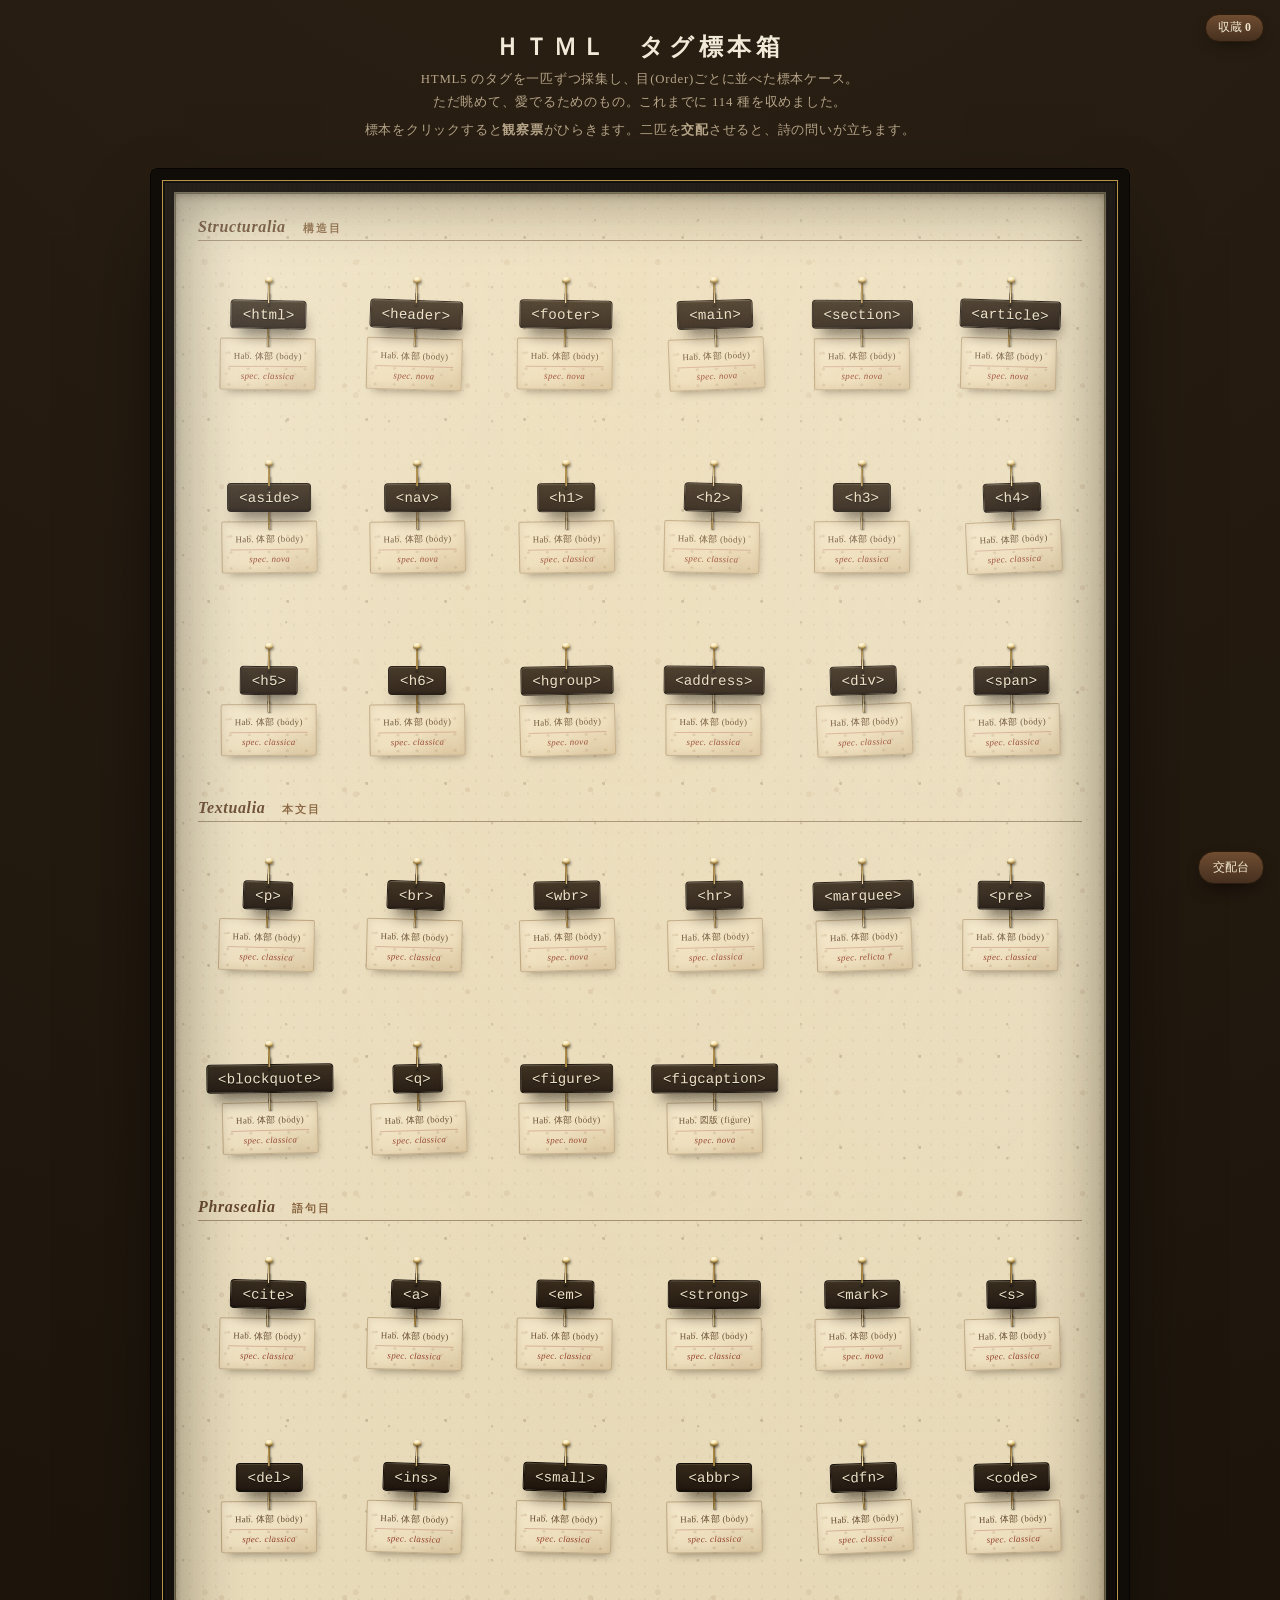
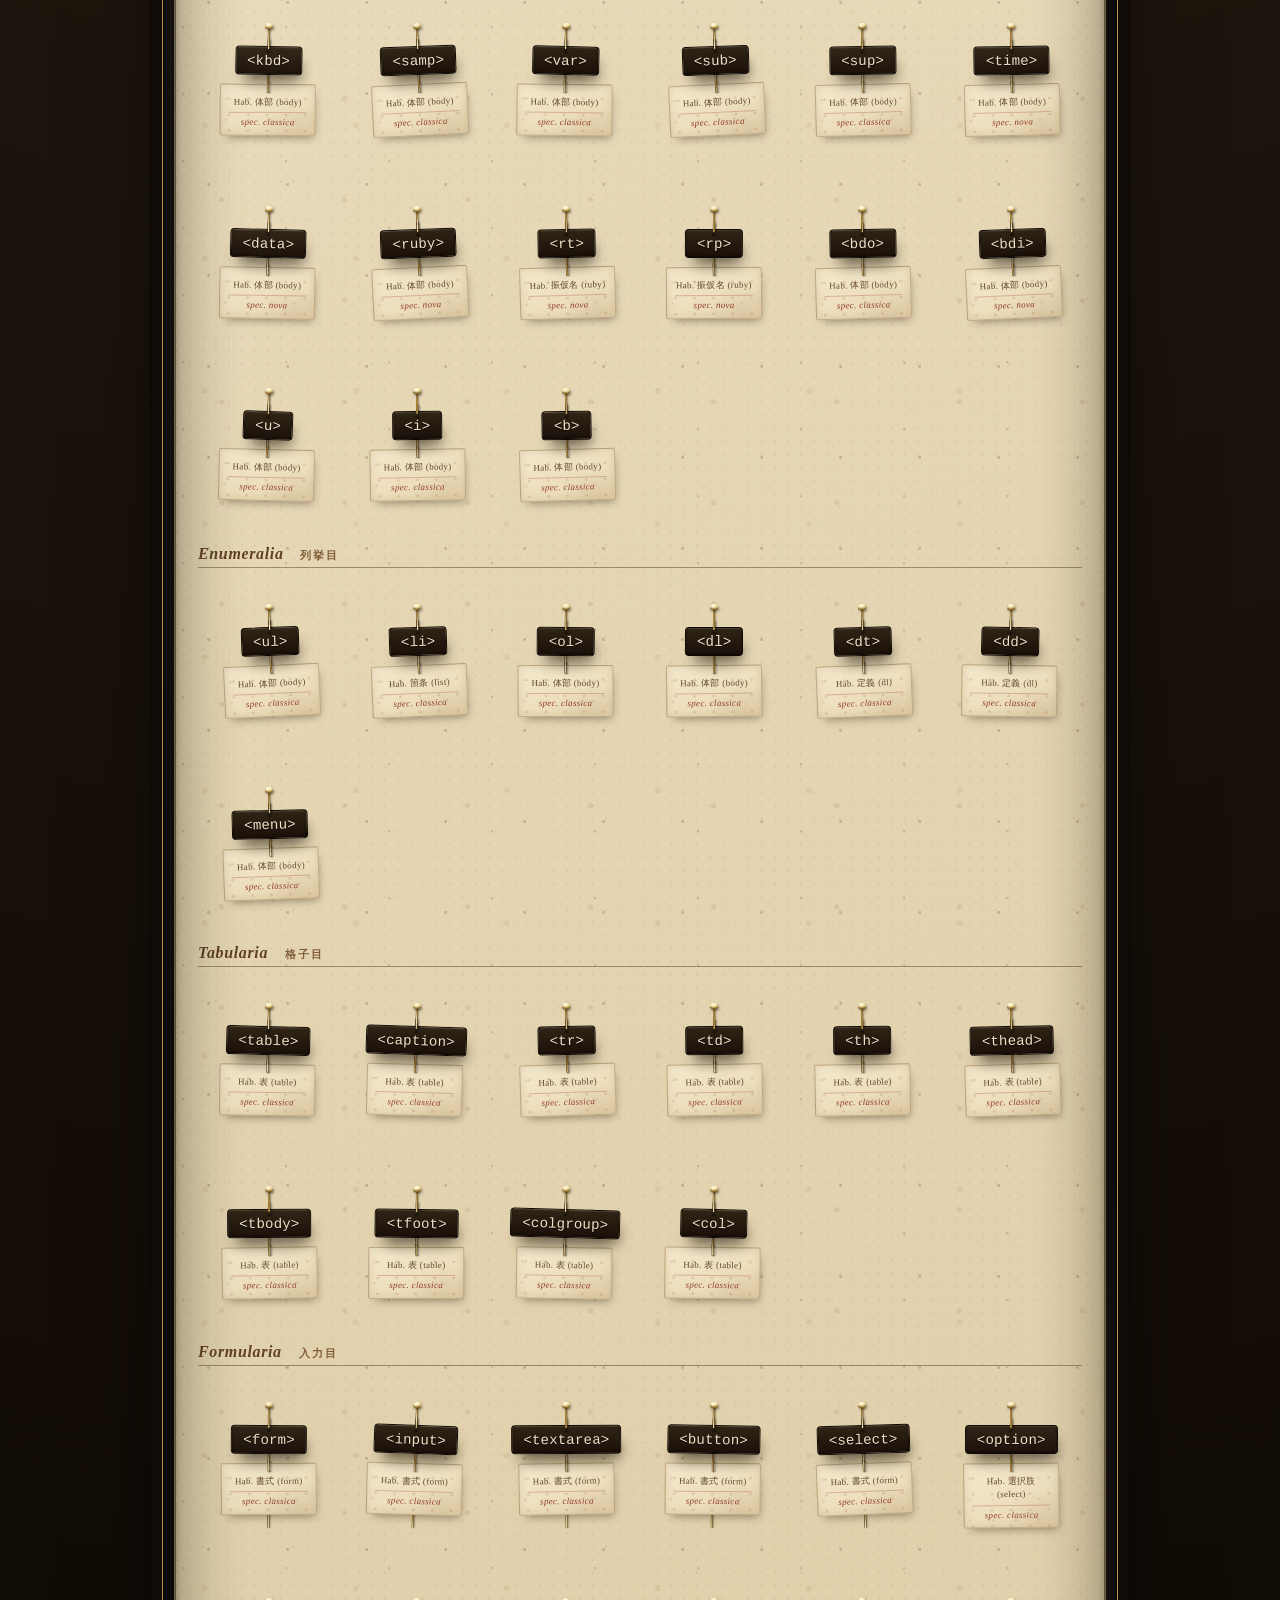
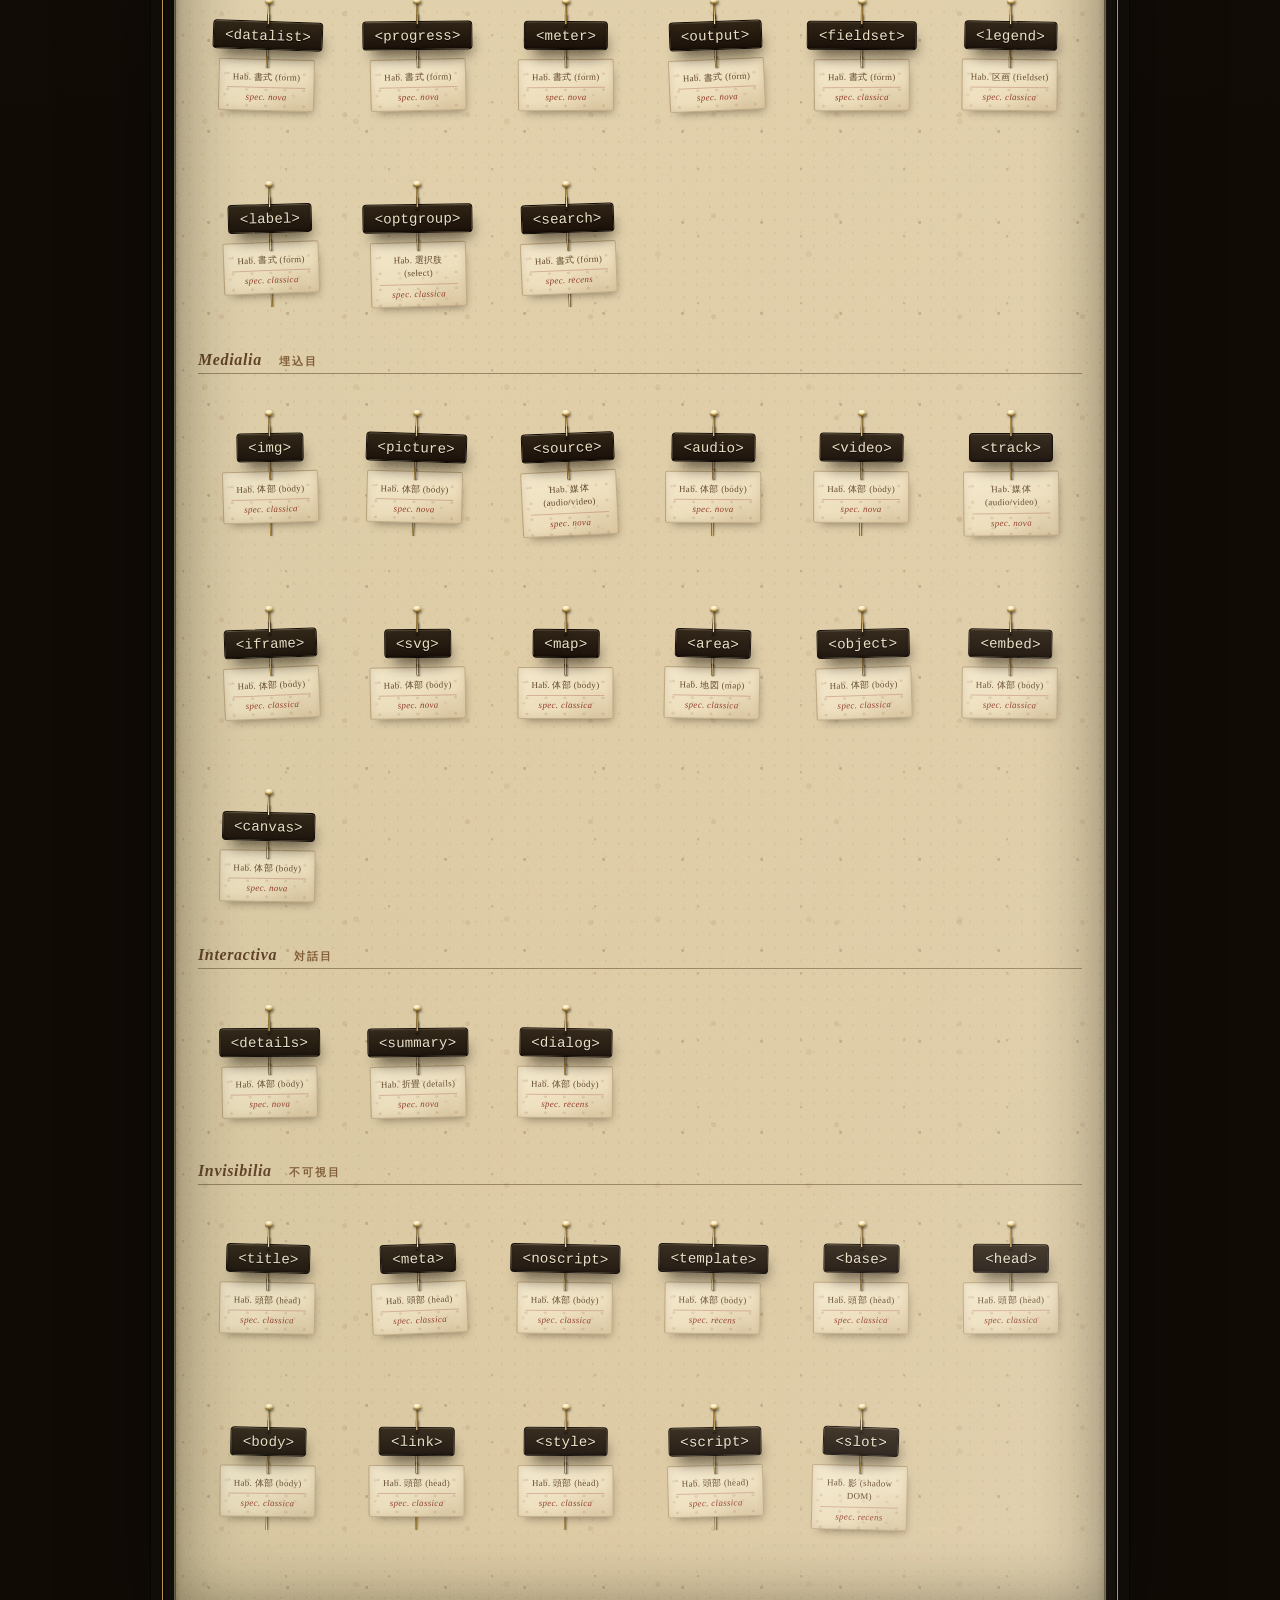
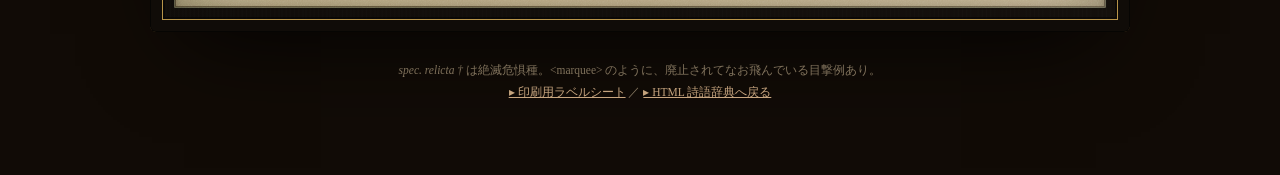
==== commit 49c405b6: "デザイン微調整＋文言の推敲 【デザイン】 - モバイルで「収蔵」バッジが見出しに重なる不具合を修正（狭幅でヘッダーに   余白、バッジ/ランチャーを縮小・配置調整）。 - ラベルの単調さを解消: 画面" ====
--- a/specimen/case.html
+++ b/specimen/case.html
@@ -125,7 +125,9 @@
     background:linear-gradient(90deg,#2c1d0b,#9c7733 22%,#f4e3b4 47%,#a17c34 70%,#3d2a10);
     box-shadow:1.6px 1px 2px rgba(0,0,0,.4); z-index:4; }
   .lbl { transform:rotate(-.6deg); transform-origin:50% 5px; }
-  .card .g { display:block; font-style:italic; color:#3f2a17; font-size:.62rem; }
+  /* 画面では目名(genus)を省く: 引き出しの見出しと重複し単調になるため。
+     観察票・印刷ラベルには従来どおり全情報を載せる。 */
+  .card .g { display:none; }
   .card .d { display:block; }
   .card .det { display:block; margin-top:3px; padding-top:3px;
     border-top:.5px solid rgba(150,52,40,.3);
@@ -219,9 +221,13 @@
   .kc-bar { display:flex; align-items:center; gap:10px; margin:0 0 12px; }
   .kc-title { flex:1; font-family:"Hiragino Mincho ProN","Yu Mincho",serif; color:#f0e6d2;
     font-size:1rem; letter-spacing:.12em; }
-  .kc-x { background:rgba(255,255,255,.12); color:#f0e6d2; border:1px solid rgba(255,255,255,.25);
-    border-radius:4px; cursor:pointer; font-size:.95rem; padding:3px 11px; }
+  .kc-x, .kc-print { font-family:"Hiragino Mincho ProN","Yu Mincho",serif;
+    background:rgba(255,255,255,.12); color:#f0e6d2; border:1px solid rgba(255,255,255,.25);
+    border-radius:4px; cursor:pointer; font-size:.78rem; padding:5px 11px; }
+  .kc-print { background:linear-gradient(180deg,#6f4d31,#46301f); }
   .kc-inner { margin:0 !important; }
+  /* 収蔵箱では蔵印は出さない（選定済みなので不要） */
+  #keptCase .bug .seal { display:none !important; }
   .kc-empty { color:#c9b48f; font-family:"Hiragino Mincho ProN",serif; font-size:.8rem; text-align:center; padding:30px 0; }
 
   /* 収蔵バッジ（右上） */
@@ -255,10 +261,28 @@
     .cross-tray, .cross-btn, .keep-badge, .toast, .loupe, .kept-case, .head-hint { display:none !important; }
   }
 
+  /* 開閉の動き（軽いフェード＋ポップ）とフォーカス枠 */
+  @keyframes ov-fade { from { opacity:0; } to { opacity:1; } }
+  @keyframes ov-pop { from { opacity:0; transform:translateY(10px) scale(.985); } to { opacity:1; transform:none; } }
+  .loupe:not([hidden]) .loupe-back, .kept-case:not([hidden]) .kc-back { animation:ov-fade .2s ease both; }
+  .loupe:not([hidden]) .loupe-card, .kept-case:not([hidden]) .kc-panel { animation:ov-pop .2s cubic-bezier(.2,.7,.3,1) both; }
+  .cross-tray:not([hidden]) { animation:ov-pop .16s ease both; }
+  .lc-actions button:focus-visible, .ct-head button:focus-visible, .pv-acts button:focus-visible,
+  .ct-chip:focus-visible, .keep-badge:focus-visible, .cross-btn:focus-visible,
+  .kc-x:focus-visible, .kc-print:focus-visible, .loupe-x:focus-visible, .lc-demo-src summary:focus-visible {
+    outline:2px solid #c9a24e; outline-offset:2px; }
+  @media (prefers-reduced-motion: reduce) {
+    .loupe-back, .loupe-card, .kc-back, .kc-panel, .cross-tray { animation:none !important; }
+  }
+
   @media (max-width:560px) {
     .row { grid-template-columns:repeat(auto-fill,minmax(96px,1fr)); gap:26px 10px; }
     .case { padding:13px; }
     .glass { padding:14px 12px 20px; }
+    .head { padding-top:34px; }
+    .head h1 { font-size:1.2rem; }
+    .keep-badge { top:10px; right:10px; font-size:.7rem; padding:4px 10px; }
+    .cross-btn { right:10px; bottom:10px; font-size:.72rem; padding:6px 12px; }
   }
 </style>
 </head>
@@ -266,7 +290,7 @@
   <header class="head">
     <h1>ＨＴＭＬ　タグ標本箱</h1>
     <p>HTML5 のタグを一匹ずつ採集し、目(Order)ごとに並べた標本ケース。<br>
-    ただ眺めて、愛でるためのものです。114 標本収蔵。</p>
+    ただ眺めて、愛でるためのもの。これまでに 114 種を収めました。</p>
     <p class="head-hint" hidden>標本をクリックすると<b>観察票</b>がひらきます。二匹を<b>交配</b>させると、詩の問いが立ちます。</p>
   </header>
 
@@ -1576,7 +1600,7 @@
   </main>
 
   <footer class="foot">
-    <p><i>spec. relicta †</i> は廃止種（&lt;marquee&gt; のように、今も飛んでいる目撃例あり）。<br>
+    <p><i>spec. relicta †</i> は絶滅危惧種。&lt;marquee&gt; のように、廃止されてなお飛んでいる目撃例あり。<br>
     <a href="labels.html">▸ 印刷用ラベルシート</a> ／ <a href="../index.html">▸ HTML 詩語辞典へ戻る</a></p>
   </footer>
 
@@ -1595,31 +1619,31 @@
         <dt>けしかけ</dt><dd class="lc-spark"></dd>
       </dl>
       <section class="lc-demo">
-        <div class="lc-demo-strip">生きた標本 — 下は本物のHTMLが描かれています</div>
+        <div class="lc-demo-strip">生きた標本 — 以下は、本物のHTMLそのもの。</div>
         <div class="lc-demo-live"></div>
         <details class="lc-demo-src"><summary>HTMLのソースを見る</summary><pre class="lc-demo-code"></pre></details>
       </section>
       <div class="lc-actions">
         <button class="lc-cross">＋ 交配に加える</button>
-        <button class="lc-keep">🔖 収蔵する</button>
-        <button class="lc-print">🏷 ラベルを印刷</button>
+        <button class="lc-keep">収蔵する</button>
+        <button class="lc-print">ラベルを印刷</button>
       </div>
     </article>
   </div>
 
   <!-- 交配台（二種を掛け合わせて、まだ無い詩を想像する） -->
-  <button id="crossBtn" class="cross-btn" hidden>🧪 交配台<span class="cb-n">0</span></button>
+  <button id="crossBtn" class="cross-btn" hidden>交配台<span class="cb-n">0</span></button>
   <aside id="cross" class="cross-tray" hidden>
     <div class="ct-head">
       <span class="ct-title">交配台 <span class="ct-count">0</span></span>
-      <button class="ct-seed" title="偶然の組を引く">🎲 種をまく</button>
+      <button class="ct-seed" title="偶然の組を引く">種をまく</button>
       <button class="ct-min" title="閉じる">✕</button>
     </div>
     <div class="ct-chips"></div>
     <div class="ct-prov"></div>
   </aside>
 
-  <button id="keepBadge" class="keep-badge" hidden>🔖 収蔵 <span class="kb-n">0</span></button>
+  <button id="keepBadge" class="keep-badge" hidden>収蔵 <span class="kb-n">0</span></button>
   <div id="toast" class="toast" role="status" aria-live="polite"></div>
 
   <!-- 収蔵箱（収蔵した標本だけを並べ直す） -->
@@ -1628,6 +1652,7 @@
     <div class="kc-panel">
       <div class="kc-bar">
         <span class="kc-title">私の収蔵箱</span>
+        <button class="kc-print" title="収蔵したラベルをまとめて印刷">ラベルをまとめて印刷</button>
         <button class="kc-x" data-kc-close title="閉じる">✕ 閉じる</button>
       </div>
       <main class="case kc-inner">
@@ -1671,31 +1696,43 @@
 
     function markKept(){ document.querySelectorAll('.specimen').forEach(function(f){ f.classList.toggle('is-kept', kept.has(f.getAttribute('data-tag'))); }); }
     function updateKeepBadge(){ var b=document.getElementById('keepBadge'); b.hidden=false; b.querySelector('.kb-n').textContent=kept.size; }
-    function keepLabel(tag){ return kept.has(tag)?'◉ 収蔵済み（外す）':'🔖 収蔵する'; }
+    function keepLabel(tag){ return kept.has(tag)?'◉ 収蔵済み（外す）':'収蔵する'; }
     function toggleKeep(tag){ if(kept.has(tag)) kept.delete(tag); else kept.add(tag); saveKept(); markKept(); updateKeepBadge(); }
 
-    function printLabel(tag){
-      var s=byTag[tag]; if(!s) return;
-      var css='@page{margin:14mm;}body{margin:0;font-family:"Hiragino Mincho ProN","Yu Mincho",serif;color:#222;}'
-        +'.pcard{width:54mm;margin:10mm auto;border:1px dashed #999;border-radius:2px;padding:6mm 4mm;text-align:center;display:flex;flex-direction:column;gap:1.2mm;}'
-        +'.sp{font-family:"SFMono-Regular",Consolas,Menlo,monospace;font-size:13pt;margin-bottom:1.2mm;}'
-        +'.genus{font-size:8pt;color:#333;}.loc,.det{font-size:7pt;color:#555;}.det i{color:#7a2d22;}'
-        +'.coll{margin-top:2.5mm;padding-top:1.2mm;border-top:.3pt solid #ccc;font-size:6pt;color:#888;letter-spacing:.04em;}';
-      var body='<div class="pcard"><span class="sp">'+s.display+'</span>'
+    function labelCardHTML(s){
+      return '<div class="pcard"><span class="sp">'+s.display+'</span>'
         +'<span class="genus"><i>'+esc(s.orderLa)+'</i> · '+esc(s.orderJa)+'</span>'
         +'<span class="loc">Hab. '+esc(s.habJa)+'</span>'
         +'<span class="det"><i>'+esc(s.statusLa)+'</i> · '+esc(s.statusJa)+(s.dagger?' †':'')+'</span>'
         +'<span class="coll">coll. ＿＿＿＿　HTML&nbsp;Day</span></div>';
-      var doc='<!DOCTYPE html><html lang="ja"><head><meta charset="utf-8"><title>'+s.tag+' label</title><style>'+css+'</style></head><body>'+body+'</body></html>';
-      var ifr=document.createElement('iframe');
-      ifr.setAttribute('aria-hidden','true');
+    }
+    var LABEL_BASE='body{margin:0;font-family:"Hiragino Mincho ProN","Yu Mincho",serif;color:#222;}'
+      +'.pcard{border:1px dashed #999;border-radius:2px;text-align:center;display:flex;flex-direction:column;break-inside:avoid;}'
+      +'.sp{font-family:"SFMono-Regular",Consolas,Menlo,monospace;margin-bottom:1.2mm;}'
+      +'.genus{color:#333;}.loc,.det{color:#555;}.det i{color:#7a2d22;}'
+      +'.coll{border-top:.3pt solid #ccc;color:#888;letter-spacing:.04em;}';
+    var SINGLE_CSS='@page{margin:14mm;}'+LABEL_BASE
+      +'.pcard{width:54mm;margin:10mm auto;padding:6mm 4mm;gap:1.2mm;}'
+      +'.sp{font-size:13pt;}.genus{font-size:8pt;}.loc,.det{font-size:7pt;}.coll{margin-top:2.5mm;padding-top:1.2mm;font-size:6pt;}';
+    var SHEET_CSS='@page{margin:12mm;}'+LABEL_BASE
+      +'.sheet{display:flex;flex-wrap:wrap;gap:5mm;align-content:flex-start;}'
+      +'.pcard{width:40mm;padding:4mm 3mm;gap:1mm;}'
+      +'.sp{font-size:11pt;}.genus{font-size:7.5pt;}.loc,.det{font-size:6.5pt;}.coll{margin-top:2mm;padding-top:1mm;font-size:5.5pt;}';
+    function printDoc(title, css, bodyHTML){
+      var doc='<!DOCTYPE html><html lang="ja"><head><meta charset="utf-8"><title>'+title+'</title><style>'+css+'</style></head><body>'+bodyHTML+'</body></html>';
+      var ifr=document.createElement('iframe'); ifr.setAttribute('aria-hidden','true');
       ifr.style.cssText='position:fixed;width:0;height:0;border:0;right:0;bottom:0;opacity:0;';
       document.body.appendChild(ifr);
-      var w=ifr.contentWindow;
-      w.document.open(); w.document.write(doc); w.document.close();
-      var fired=false;
-      function go(){ if(fired)return; fired=true; try{ w.focus(); w.print(); }catch(e){} setTimeout(function(){ if(ifr.parentNode) ifr.parentNode.removeChild(ifr); },1200); }
+      var w=ifr.contentWindow; w.document.open(); w.document.write(doc); w.document.close();
+      var fired=false; function go(){ if(fired)return; fired=true; try{ w.focus(); w.print(); }catch(e){} setTimeout(function(){ if(ifr.parentNode) ifr.parentNode.removeChild(ifr); },1200); }
       ifr.onload=go; setTimeout(go,350);
+    }
+    function printLabel(tag){ var s=byTag[tag]; if(!s) return; printDoc(s.tag+' label', SINGLE_CSS, labelCardHTML(s)); }
+    function printKept(){
+      if(!kept.size){ toast('まだ収蔵した標本がありません'); return; }
+      var tags=Array.from(kept).filter(function(t){ return byTag[t]; });
+      var cards=tags.map(function(t){ return labelCardHTML(byTag[t]); }).join('');
+      printDoc('収蔵ラベル '+tags.length+'枚', SHEET_CSS, '<div class="sheet">'+cards+'</div>');
     }
 
     function buildMemo(){
@@ -1767,7 +1804,7 @@
       var chips=tray.querySelector('.ct-chips'); chips.innerHTML='';
       if(!cross.length){
         var em=document.createElement('span'); em.className='ct-empty';
-        em.innerHTML='標本をクリック→「交配に加える」で、ここに集まります。<br>二匹そろうと、詩の問いが立ちます。🎲で偶然に引くことも。';
+        em.innerHTML='標本をクリック→「交配に加える」で、ここに集まります。<br>二匹そろうと、詩の問いが立ちます。「種をまく」で偶然に引くことも。';
         chips.appendChild(em);
       }
       cross.forEach(function(t){
@@ -1808,6 +1845,7 @@
     }
     function closeKeptCase(){ keptCase.hidden=true; if(loupe.hidden) document.body.classList.remove('loupe-open'); }
     keptCase.addEventListener('click', function(e){ if(e.target.hasAttribute('data-kc-close')) closeKeptCase(); });
+    keptCase.querySelector('.kc-print').onclick=printKept;
     document.getElementById('keepBadge').onclick=openKeptCase;
 
     var hint=document.querySelector('.head-hint'); if(hint) hint.hidden=false;
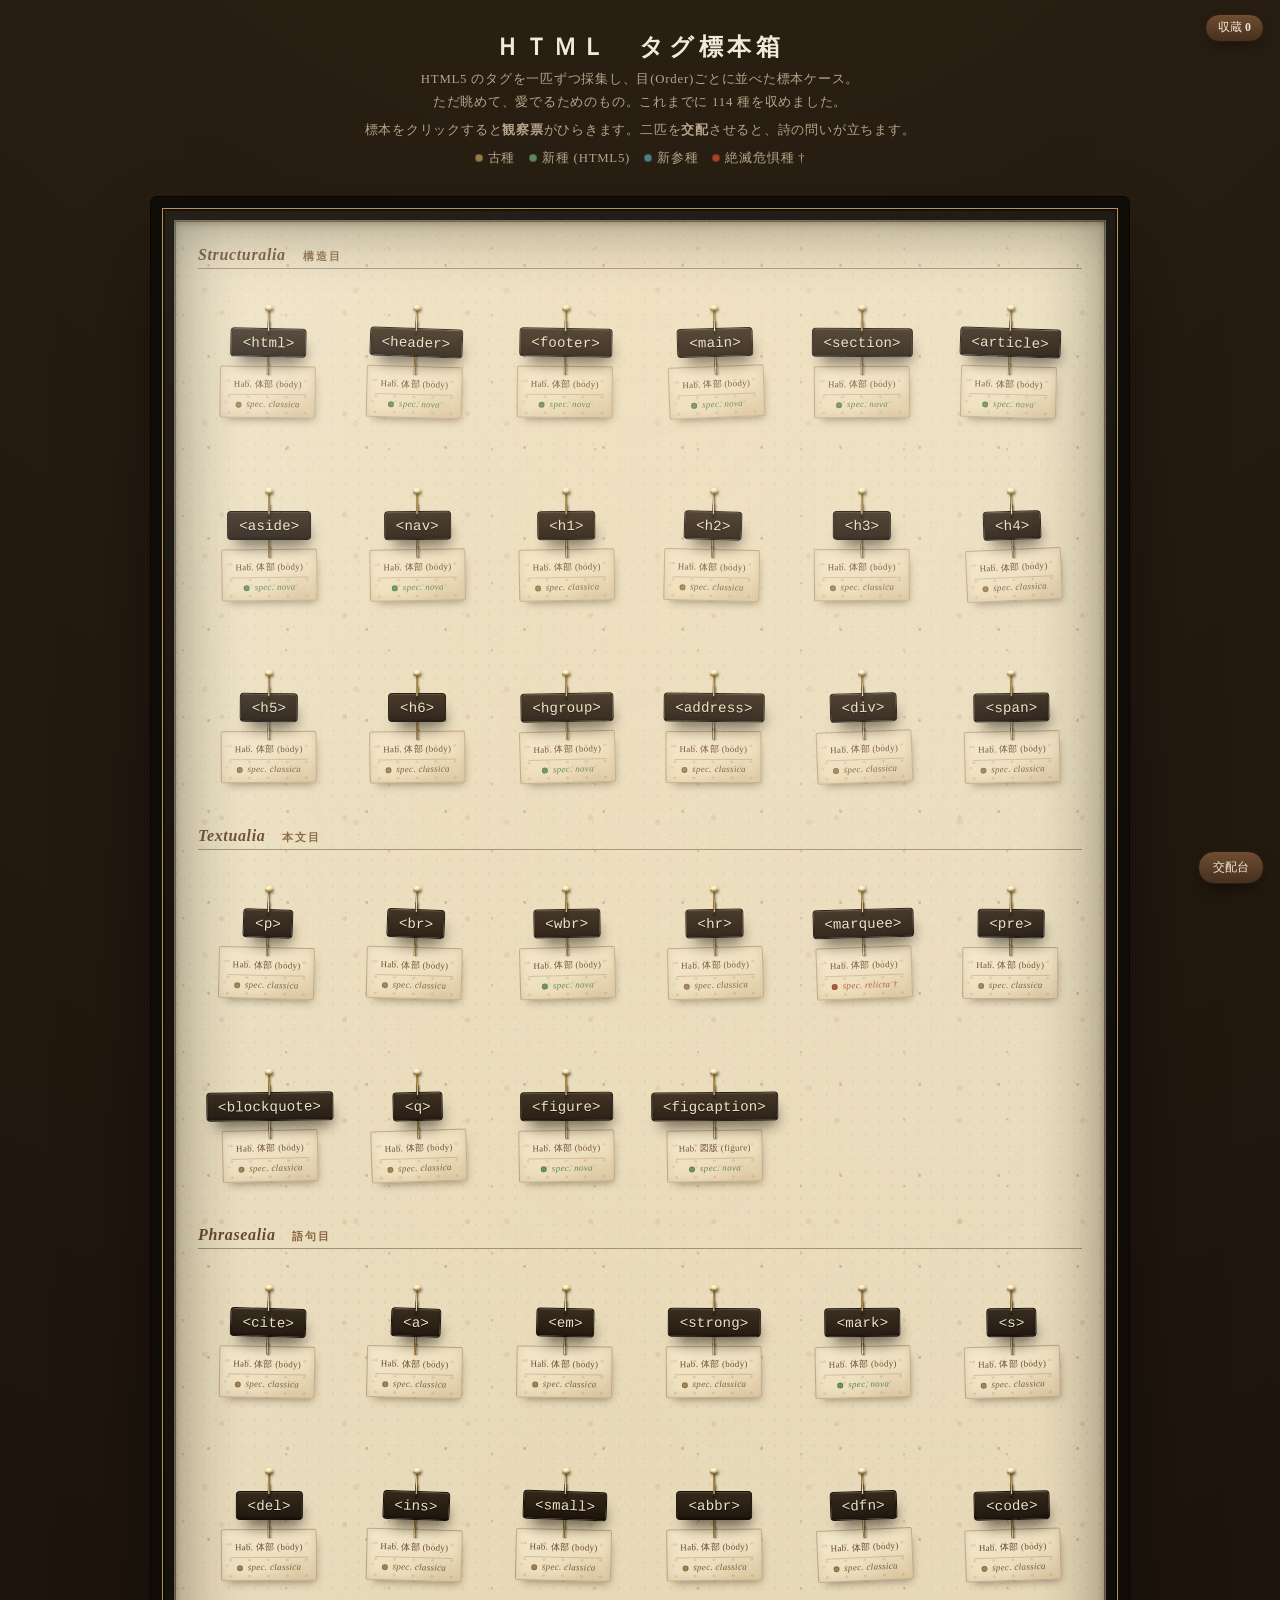
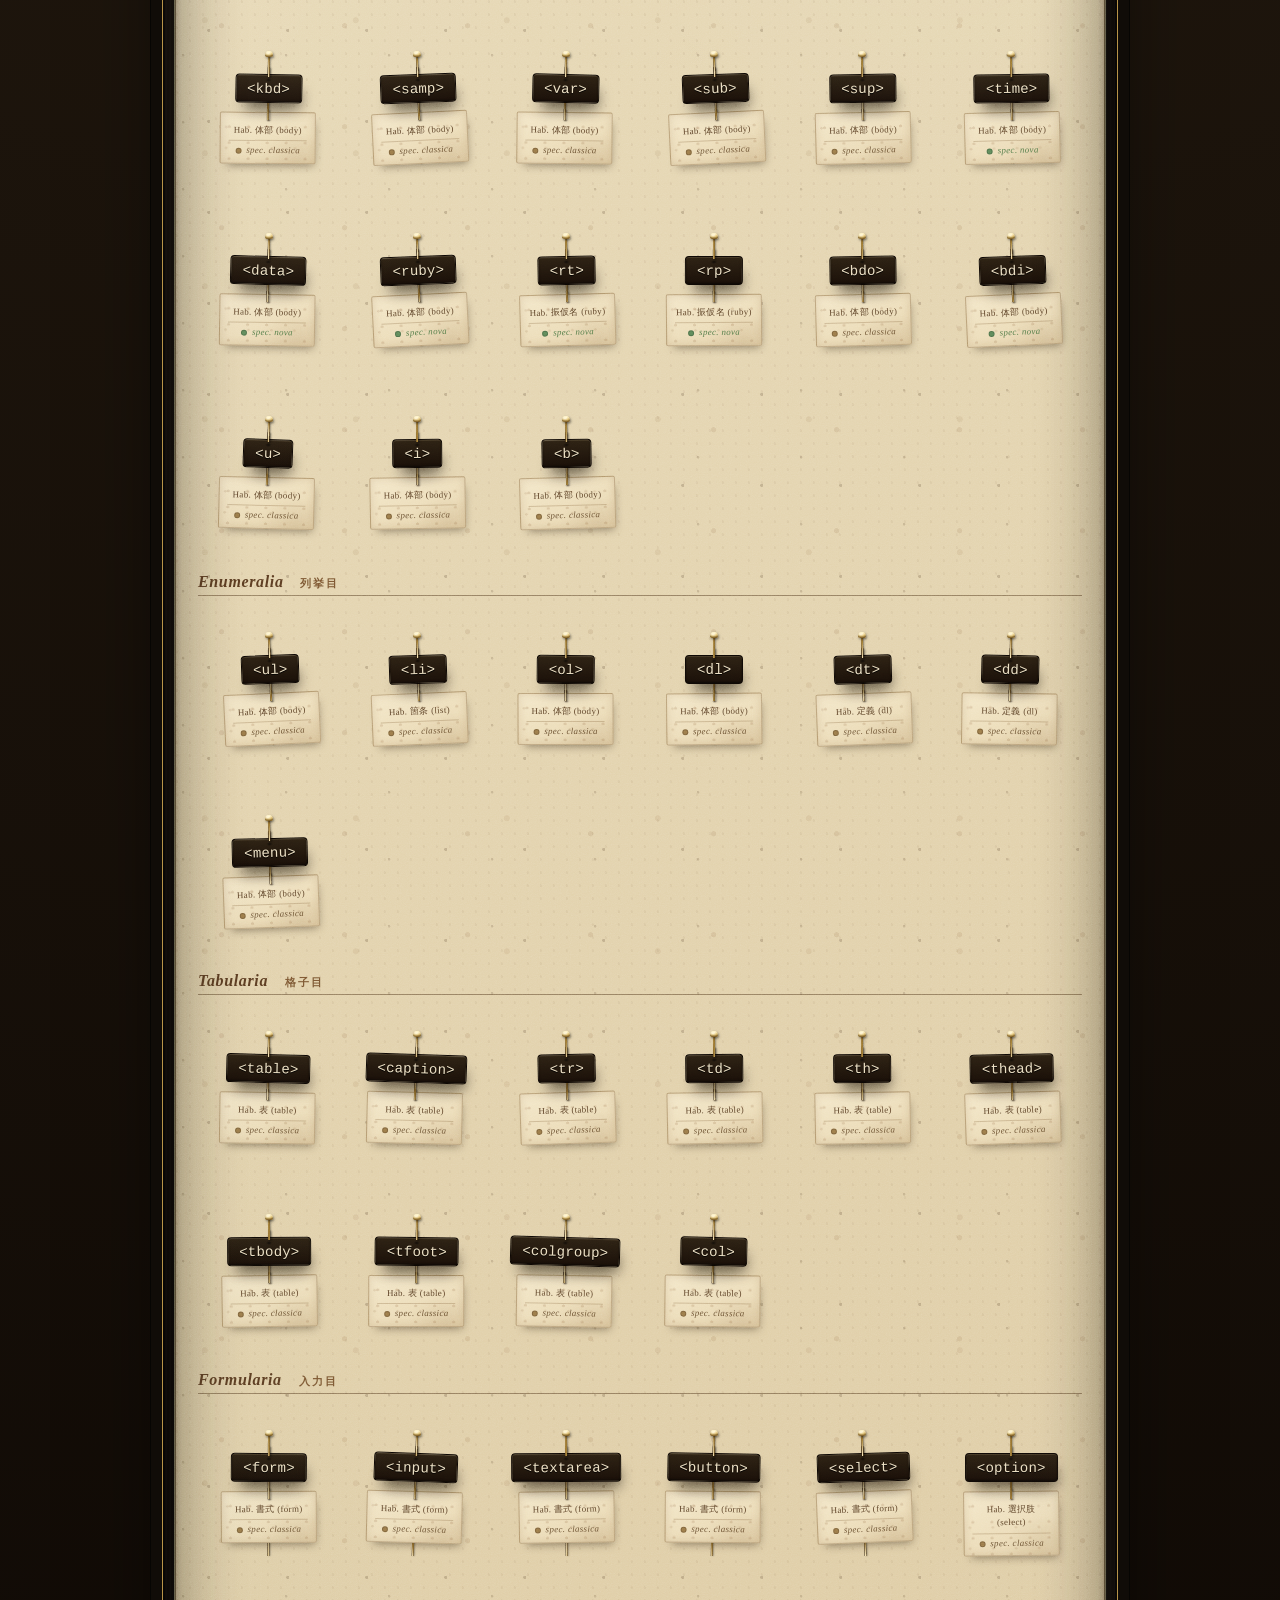
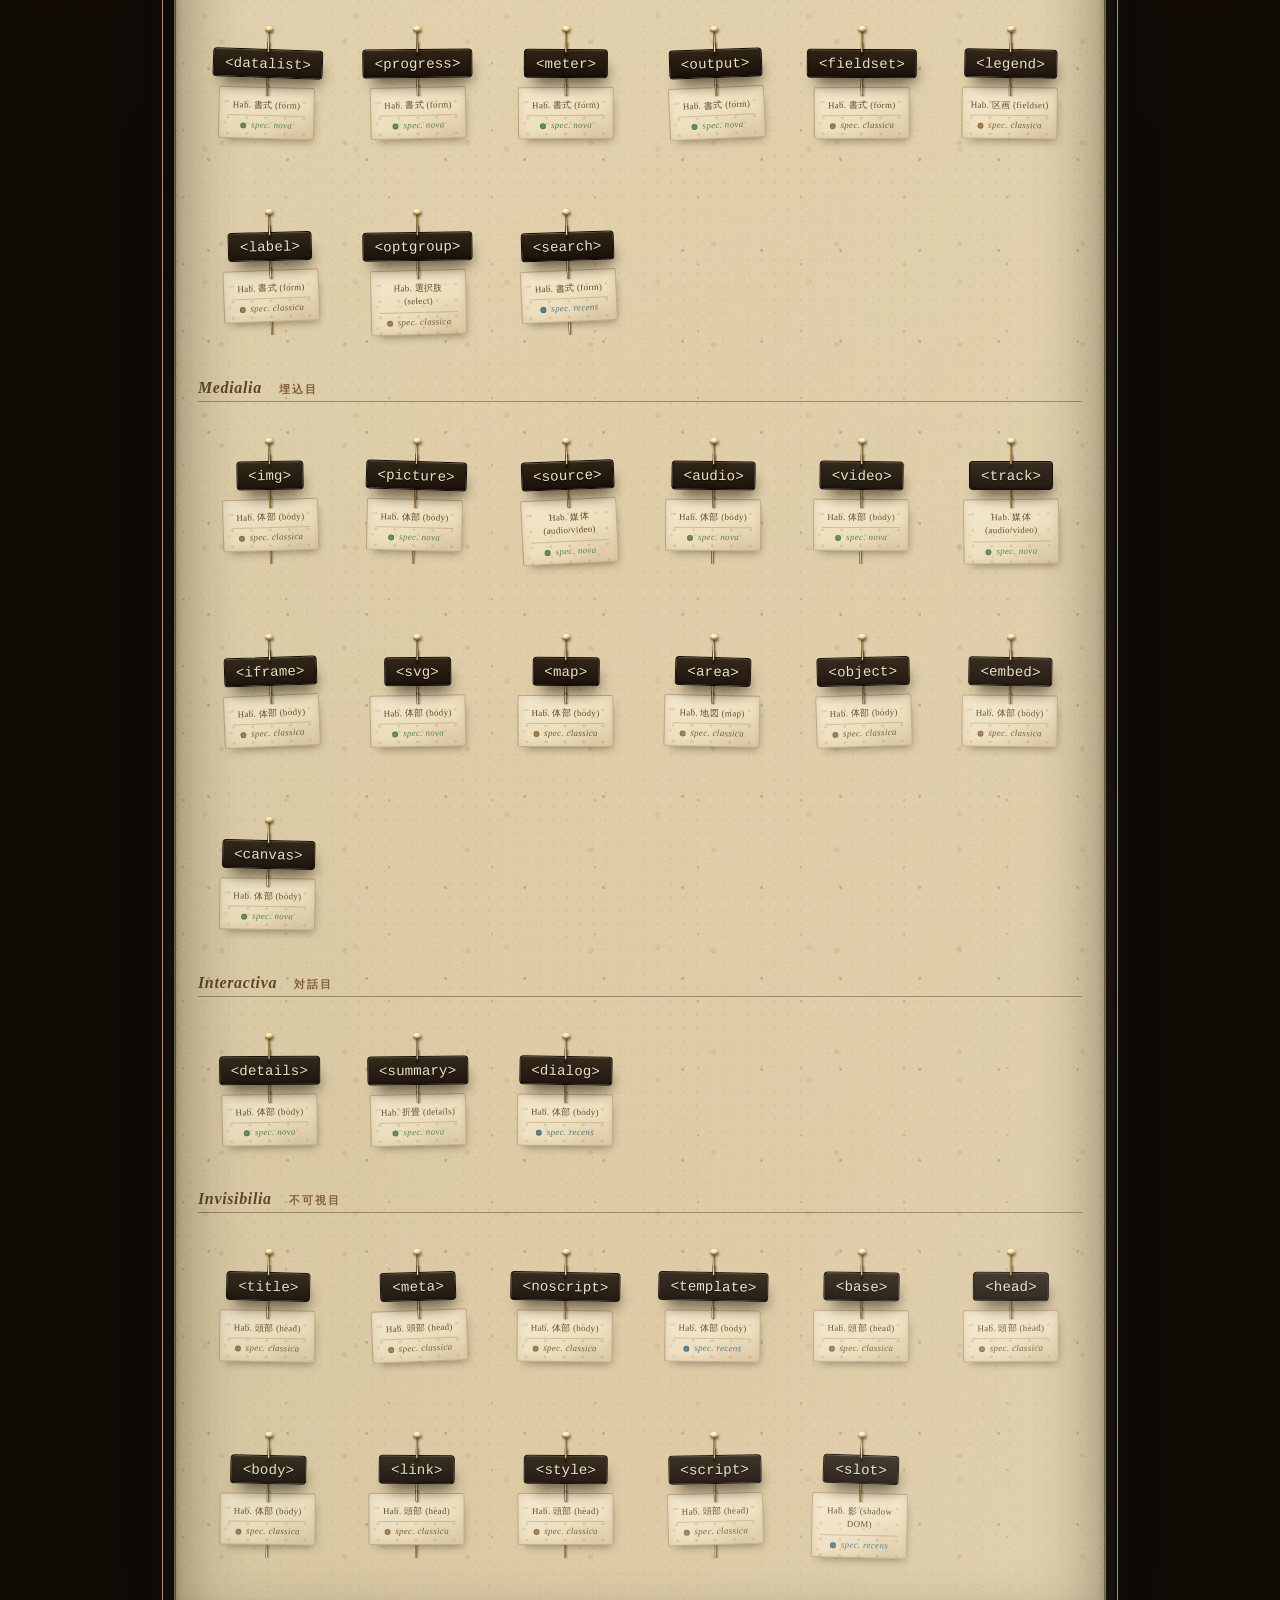
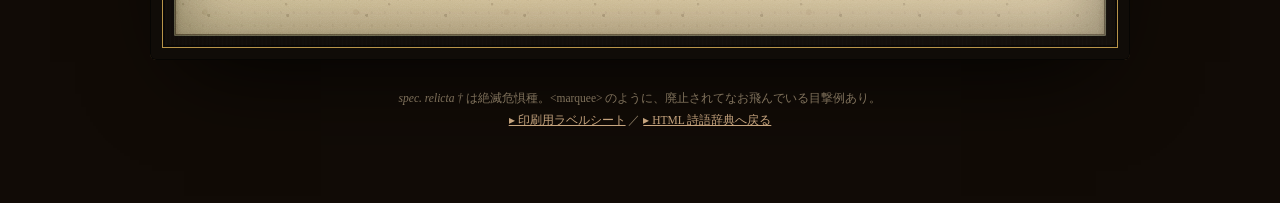
==== commit 3b68eb12: "種の新旧を色で識別（同定ドット）＋凡例を追加 各標本の同定行(spec.)に、種別の色ドットを付与（採集者が貼る色ラベルの見立て）: 古種=セピア / 新種(HTML5)=緑 / 新参種=青緑 / 絶" ====
--- a/specimen/case.html
+++ b/specimen/case.html
@@ -130,8 +130,24 @@
   .card .g { display:none; }
   .card .d { display:block; }
   .card .det { display:block; margin-top:3px; padding-top:3px;
-    border-top:.5px solid rgba(150,52,40,.3);
-    color:#8a3320; font-style:italic; }
+    border-top:.5px solid rgba(120,85,40,.28);
+    color:#6a4f30; font-style:italic; }
+  /* 種の新旧を示す同定ドット（採集者が貼る色ラベルの見立て） */
+  .card .det::before { content:""; display:inline-block; width:6px; height:6px; border-radius:50%;
+    margin-right:5px; vertical-align:middle; background:#9c7b4a; box-shadow:inset 0 0 0 1px rgba(0,0,0,.18); }
+  .st-nova    .card .det { color:#4f7a45; }
+  .st-recens  .card .det { color:#3f6f7a; }
+  .st-relicta .card .det { color:#a8442a; }
+  .st-nova    .card .det::before, .legend .k-nova    i { background:#5f8a5a; }
+  .st-recens  .card .det::before, .legend .k-recens  i { background:#4f7d8a; }
+  .st-relicta .card .det::before, .legend .k-relicta i { background:#a8442a; }
+  .legend .k-classica i { background:#9c7b4a; }
+  /* 凡例 */
+  .legend { margin:.6rem 0 0; font-size:.68rem; color:#b6a589; letter-spacing:.04em;
+    display:flex; flex-wrap:wrap; gap:4px 14px; justify-content:center; }
+  .legend span { display:inline-flex; align-items:center; }
+  .legend i { display:inline-block; width:8px; height:8px; border-radius:50%; margin-right:5px;
+    box-shadow:inset 0 0 0 1px rgba(0,0,0,.25); }
 
   .foot { text-align:center; margin:28px auto 0; max-width:760px;
     font-size:.72rem; color:#9c8b70; line-height:1.9; }
@@ -292,6 +308,12 @@
     <p>HTML5 のタグを一匹ずつ採集し、目(Order)ごとに並べた標本ケース。<br>
     ただ眺めて、愛でるためのもの。これまでに 114 種を収めました。</p>
     <p class="head-hint" hidden>標本をクリックすると<b>観察票</b>がひらきます。二匹を<b>交配</b>させると、詩の問いが立ちます。</p>
+    <p class="legend">
+      <span class="k-classica"><i></i>古種</span>
+      <span class="k-nova"><i></i>新種 (HTML5)</span>
+      <span class="k-recens"><i></i>新参種</span>
+      <span class="k-relicta"><i></i>絶滅危惧種 †</span>
+    </p>
   </header>
 
   <main class="case" id="mainCase">
@@ -299,7 +321,7 @@
     <section class="drawer">
       <h2 class="order"><span class="o-la">Structuralia</span><span class="o-ja">構造目</span></h2>
       <div class="row">
-      <figure class="specimen" data-tag="html" style="--r:1.10deg">
+      <figure class="specimen st-classica" data-tag="html" style="--r:1.10deg">
         <span class="pin"></span>
         <span class="bug">&lt;html&gt;<i class="seal" aria-hidden="true">蔵</i></span>
         <span class="card">
@@ -310,7 +332,7 @@
           </span>
         </span>
       </figure>
-      <figure class="specimen" data-tag="header" style="--r:2.10deg">
+      <figure class="specimen st-nova" data-tag="header" style="--r:2.10deg">
         <span class="pin"></span>
         <span class="bug">&lt;header&gt;<i class="seal" aria-hidden="true">蔵</i></span>
         <span class="card">
@@ -321,7 +343,7 @@
           </span>
         </span>
       </figure>
-      <figure class="specimen" data-tag="footer" style="--r:1.07deg">
+      <figure class="specimen st-nova" data-tag="footer" style="--r:1.07deg">
         <span class="pin"></span>
         <span class="bug">&lt;footer&gt;<i class="seal" aria-hidden="true">蔵</i></span>
         <span class="card">
@@ -332,7 +354,7 @@
           </span>
         </span>
       </figure>
-      <figure class="specimen" data-tag="main" style="--r:-1.67deg">
+      <figure class="specimen st-nova" data-tag="main" style="--r:-1.67deg">
         <span class="pin"></span>
         <span class="bug">&lt;main&gt;<i class="seal" aria-hidden="true">蔵</i></span>
         <span class="card">
@@ -343,7 +365,7 @@
           </span>
         </span>
       </figure>
-      <figure class="specimen" data-tag="section" style="--r:0.19deg">
+      <figure class="specimen st-nova" data-tag="section" style="--r:0.19deg">
         <span class="pin"></span>
         <span class="bug">&lt;section&gt;<i class="seal" aria-hidden="true">蔵</i></span>
         <span class="card">
@@ -354,7 +376,7 @@
           </span>
         </span>
       </figure>
-      <figure class="specimen" data-tag="article" style="--r:1.96deg">
+      <figure class="specimen st-nova" data-tag="article" style="--r:1.96deg">
         <span class="pin"></span>
         <span class="bug">&lt;article&gt;<i class="seal" aria-hidden="true">蔵</i></span>
         <span class="card">
@@ -365,7 +387,7 @@
           </span>
         </span>
       </figure>
-      <figure class="specimen" data-tag="aside" style="--r:-0.16deg">
+      <figure class="specimen st-nova" data-tag="aside" style="--r:-0.16deg">
         <span class="pin"></span>
         <span class="bug">&lt;aside&gt;<i class="seal" aria-hidden="true">蔵</i></span>
         <span class="card">
@@ -376,7 +398,7 @@
           </span>
         </span>
       </figure>
-      <figure class="specimen" data-tag="nav" style="--r:-0.29deg">
+      <figure class="specimen st-nova" data-tag="nav" style="--r:-0.29deg">
         <span class="pin"></span>
         <span class="bug">&lt;nav&gt;<i class="seal" aria-hidden="true">蔵</i></span>
         <span class="card">
@@ -387,7 +409,7 @@
           </span>
         </span>
       </figure>
-      <figure class="specimen" data-tag="h1" style="--r:-0.44deg">
+      <figure class="specimen st-classica" data-tag="h1" style="--r:-0.44deg">
         <span class="pin"></span>
         <span class="bug">&lt;h1&gt;<i class="seal" aria-hidden="true">蔵</i></span>
         <span class="card">
@@ -398,7 +420,7 @@
           </span>
         </span>
       </figure>
-      <figure class="specimen" data-tag="h2" style="--r:1.77deg">
+      <figure class="specimen st-classica" data-tag="h2" style="--r:1.77deg">
         <span class="pin"></span>
         <span class="bug">&lt;h2&gt;<i class="seal" aria-hidden="true">蔵</i></span>
         <span class="card">
@@ -409,7 +431,7 @@
           </span>
         </span>
       </figure>
-      <figure class="specimen" data-tag="h3" style="--r:0.25deg">
+      <figure class="specimen st-classica" data-tag="h3" style="--r:0.25deg">
         <span class="pin"></span>
         <span class="bug">&lt;h3&gt;<i class="seal" aria-hidden="true">蔵</i></span>
         <span class="card">
@@ -420,7 +442,7 @@
           </span>
         </span>
       </figure>
-      <figure class="specimen" data-tag="h4" style="--r:-1.94deg">
+      <figure class="specimen st-classica" data-tag="h4" style="--r:-1.94deg">
         <span class="pin"></span>
         <span class="bug">&lt;h4&gt;<i class="seal" aria-hidden="true">蔵</i></span>
         <span class="card">
@@ -431,7 +453,7 @@
           </span>
         </span>
       </figure>
-      <figure class="specimen" data-tag="h5" style="--r:0.35deg">
+      <figure class="specimen st-classica" data-tag="h5" style="--r:0.35deg">
         <span class="pin"></span>
         <span class="bug">&lt;h5&gt;<i class="seal" aria-hidden="true">蔵</i></span>
         <span class="card">
@@ -442,7 +464,7 @@
           </span>
         </span>
       </figure>
-      <figure class="specimen" data-tag="h6" style="--r:-0.11deg">
+      <figure class="specimen st-classica" data-tag="h6" style="--r:-0.11deg">
         <span class="pin"></span>
         <span class="bug">&lt;h6&gt;<i class="seal" aria-hidden="true">蔵</i></span>
         <span class="card">
@@ -453,7 +475,7 @@
           </span>
         </span>
       </figure>
-      <figure class="specimen" data-tag="hgroup" style="--r:-0.95deg">
+      <figure class="specimen st-nova" data-tag="hgroup" style="--r:-0.95deg">
         <span class="pin"></span>
         <span class="bug">&lt;hgroup&gt;<i class="seal" aria-hidden="true">蔵</i></span>
         <span class="card">
@@ -464,7 +486,7 @@
           </span>
         </span>
       </figure>
-      <figure class="specimen" data-tag="address" style="--r:0.55deg">
+      <figure class="specimen st-classica" data-tag="address" style="--r:0.55deg">
         <span class="pin"></span>
         <span class="bug">&lt;address&gt;<i class="seal" aria-hidden="true">蔵</i></span>
         <span class="card">
@@ -475,7 +497,7 @@
           </span>
         </span>
       </figure>
-      <figure class="specimen" data-tag="div" style="--r:-1.61deg">
+      <figure class="specimen st-classica" data-tag="div" style="--r:-1.61deg">
         <span class="pin"></span>
         <span class="bug">&lt;div&gt;<i class="seal" aria-hidden="true">蔵</i></span>
         <span class="card">
@@ -486,7 +508,7 @@
           </span>
         </span>
       </figure>
-      <figure class="specimen" data-tag="span" style="--r:-0.72deg">
+      <figure class="specimen st-classica" data-tag="span" style="--r:-0.72deg">
         <span class="pin"></span>
         <span class="bug">&lt;span&gt;<i class="seal" aria-hidden="true">蔵</i></span>
         <span class="card">
@@ -502,7 +524,7 @@
     <section class="drawer">
       <h2 class="order"><span class="o-la">Textualia</span><span class="o-ja">本文目</span></h2>
       <div class="row">
-      <figure class="specimen" data-tag="p" style="--r:1.94deg">
+      <figure class="specimen st-classica" data-tag="p" style="--r:1.94deg">
         <span class="pin"></span>
         <span class="bug">&lt;p&gt;<i class="seal" aria-hidden="true">蔵</i></span>
         <span class="card">
@@ -513,7 +535,7 @@
           </span>
         </span>
       </figure>
-      <figure class="specimen" data-tag="br" style="--r:2.11deg">
+      <figure class="specimen st-classica" data-tag="br" style="--r:2.11deg">
         <span class="pin"></span>
         <span class="bug">&lt;br&gt;<i class="seal" aria-hidden="true">蔵</i></span>
         <span class="card">
@@ -524,7 +546,7 @@
           </span>
         </span>
       </figure>
-      <figure class="specimen" data-tag="wbr" style="--r:-0.95deg">
+      <figure class="specimen st-nova" data-tag="wbr" style="--r:-0.95deg">
         <span class="pin"></span>
         <span class="bug">&lt;wbr&gt;<i class="seal" aria-hidden="true">蔵</i></span>
         <span class="card">
@@ -535,7 +557,7 @@
           </span>
         </span>
       </figure>
-      <figure class="specimen" data-tag="hr" style="--r:-0.87deg">
+      <figure class="specimen st-classica" data-tag="hr" style="--r:-0.87deg">
         <span class="pin"></span>
         <span class="bug">&lt;hr&gt;<i class="seal" aria-hidden="true">蔵</i></span>
         <span class="card">
@@ -546,7 +568,7 @@
           </span>
         </span>
       </figure>
-      <figure class="specimen" data-tag="marquee" style="--r:-1.43deg">
+      <figure class="specimen st-relicta" data-tag="marquee" style="--r:-1.43deg">
         <span class="pin"></span>
         <span class="bug">&lt;marquee&gt;<i class="seal" aria-hidden="true">蔵</i></span>
         <span class="card">
@@ -557,7 +579,7 @@
           </span>
         </span>
       </figure>
-      <figure class="specimen" data-tag="pre" style="--r:0.73deg">
+      <figure class="specimen st-classica" data-tag="pre" style="--r:0.73deg">
         <span class="pin"></span>
         <span class="bug">&lt;pre&gt;<i class="seal" aria-hidden="true">蔵</i></span>
         <span class="card">
@@ -568,7 +590,7 @@
           </span>
         </span>
       </figure>
-      <figure class="specimen" data-tag="blockquote" style="--r:-0.71deg">
+      <figure class="specimen st-classica" data-tag="blockquote" style="--r:-0.71deg">
         <span class="pin"></span>
         <span class="bug">&lt;blockquote&gt;<i class="seal" aria-hidden="true">蔵</i></span>
         <span class="card">
@@ -579,7 +601,7 @@
           </span>
         </span>
       </figure>
-      <figure class="specimen" data-tag="q" style="--r:-1.24deg">
+      <figure class="specimen st-classica" data-tag="q" style="--r:-1.24deg">
         <span class="pin"></span>
         <span class="bug">&lt;q&gt;<i class="seal" aria-hidden="true">蔵</i></span>
         <span class="card">
@@ -590,7 +612,7 @@
           </span>
         </span>
       </figure>
-      <figure class="specimen" data-tag="figure" style="--r:-0.28deg">
+      <figure class="specimen st-nova" data-tag="figure" style="--r:-0.28deg">
         <span class="pin"></span>
         <span class="bug">&lt;figure&gt;<i class="seal" aria-hidden="true">蔵</i></span>
         <span class="card">
@@ -601,7 +623,7 @@
           </span>
         </span>
       </figure>
-      <figure class="specimen" data-tag="figcaption" style="--r:-0.40deg">
+      <figure class="specimen st-nova" data-tag="figcaption" style="--r:-0.40deg">
         <span class="pin"></span>
         <span class="bug">&lt;figcaption&gt;<i class="seal" aria-hidden="true">蔵</i></span>
         <span class="card">
@@ -617,7 +639,7 @@
     <section class="drawer">
       <h2 class="order"><span class="o-la">Phrasealia</span><span class="o-ja">語句目</span></h2>
       <div class="row">
-      <figure class="specimen" data-tag="cite" style="--r:1.54deg">
+      <figure class="specimen st-classica" data-tag="cite" style="--r:1.54deg">
         <span class="pin"></span>
         <span class="bug">&lt;cite&gt;<i class="seal" aria-hidden="true">蔵</i></span>
         <span class="card">
@@ -628,7 +650,7 @@
           </span>
         </span>
       </figure>
-      <figure class="specimen" data-tag="a" style="--r:1.90deg">
+      <figure class="specimen st-classica" data-tag="a" style="--r:1.90deg">
         <span class="pin"></span>
         <span class="bug">&lt;a&gt;<i class="seal" aria-hidden="true">蔵</i></span>
         <span class="card">
@@ -639,7 +661,7 @@
           </span>
         </span>
       </figure>
-      <figure class="specimen" data-tag="em" style="--r:1.33deg">
+      <figure class="specimen st-classica" data-tag="em" style="--r:1.33deg">
         <span class="pin"></span>
         <span class="bug">&lt;em&gt;<i class="seal" aria-hidden="true">蔵</i></span>
         <span class="card">
@@ -650,7 +672,7 @@
           </span>
         </span>
       </figure>
-      <figure class="specimen" data-tag="strong" style="--r:0.29deg">
+      <figure class="specimen st-classica" data-tag="strong" style="--r:0.29deg">
         <span class="pin"></span>
         <span class="bug">&lt;strong&gt;<i class="seal" aria-hidden="true">蔵</i></span>
         <span class="card">
@@ -661,7 +683,7 @@
           </span>
         </span>
       </figure>
-      <figure class="specimen" data-tag="mark" style="--r:-0.51deg">
+      <figure class="specimen st-nova" data-tag="mark" style="--r:-0.51deg">
         <span class="pin"></span>
         <span class="bug">&lt;mark&gt;<i class="seal" aria-hidden="true">蔵</i></span>
         <span class="card">
@@ -672,7 +694,7 @@
           </span>
         </span>
       </figure>
-      <figure class="specimen" data-tag="s" style="--r:-0.82deg">
+      <figure class="specimen st-classica" data-tag="s" style="--r:-0.82deg">
         <span class="pin"></span>
         <span class="bug">&lt;s&gt;<i class="seal" aria-hidden="true">蔵</i></span>
         <span class="card">
@@ -683,7 +705,7 @@
           </span>
         </span>
       </figure>
-      <figure class="specimen" data-tag="del" style="--r:0.20deg">
+      <figure class="specimen st-classica" data-tag="del" style="--r:0.20deg">
         <span class="pin"></span>
         <span class="bug">&lt;del&gt;<i class="seal" aria-hidden="true">蔵</i></span>
         <span class="card">
@@ -694,7 +716,7 @@
           </span>
         </span>
       </figure>
-      <figure class="specimen" data-tag="ins" style="--r:2.13deg">
+      <figure class="specimen st-classica" data-tag="ins" style="--r:2.13deg">
         <span class="pin"></span>
         <span class="bug">&lt;ins&gt;<i class="seal" aria-hidden="true">蔵</i></span>
         <span class="card">
@@ -705,7 +727,7 @@
           </span>
         </span>
       </figure>
-      <figure class="specimen" data-tag="small" style="--r:1.93deg">
+      <figure class="specimen st-classica" data-tag="small" style="--r:1.93deg">
         <span class="pin"></span>
         <span class="bug">&lt;small&gt;<i class="seal" aria-hidden="true">蔵</i></span>
         <span class="card">
@@ -716,7 +738,7 @@
           </span>
         </span>
       </figure>
-      <figure class="specimen" data-tag="abbr" style="--r:-0.15deg">
+      <figure class="specimen st-classica" data-tag="abbr" style="--r:-0.15deg">
         <span class="pin"></span>
         <span class="bug">&lt;abbr&gt;<i class="seal" aria-hidden="true">蔵</i></span>
         <span class="card">
@@ -727,7 +749,7 @@
           </span>
         </span>
       </figure>
-      <figure class="specimen" data-tag="dfn" style="--r:-1.94deg">
+      <figure class="specimen st-classica" data-tag="dfn" style="--r:-1.94deg">
         <span class="pin"></span>
         <span class="bug">&lt;dfn&gt;<i class="seal" aria-hidden="true">蔵</i></span>
         <span class="card">
@@ -738,7 +760,7 @@
           </span>
         </span>
       </figure>
-      <figure class="specimen" data-tag="code" style="--r:-1.30deg">
+      <figure class="specimen st-classica" data-tag="code" style="--r:-1.30deg">
         <span class="pin"></span>
         <span class="bug">&lt;code&gt;<i class="seal" aria-hidden="true">蔵</i></span>
         <span class="card">
@@ -749,7 +771,7 @@
           </span>
         </span>
       </figure>
-      <figure class="specimen" data-tag="kbd" style="--r:1.07deg">
+      <figure class="specimen st-classica" data-tag="kbd" style="--r:1.07deg">
         <span class="pin"></span>
         <span class="bug">&lt;kbd&gt;<i class="seal" aria-hidden="true">蔵</i></span>
         <span class="card">
@@ -760,7 +782,7 @@
           </span>
         </span>
       </figure>
-      <figure class="specimen" data-tag="samp" style="--r:-2.09deg">
+      <figure class="specimen st-classica" data-tag="samp" style="--r:-2.09deg">
         <span class="pin"></span>
         <span class="bug">&lt;samp&gt;<i class="seal" aria-hidden="true">蔵</i></span>
         <span class="card">
@@ -771,7 +793,7 @@
           </span>
         </span>
       </figure>
-      <figure class="specimen" data-tag="var" style="--r:1.24deg">
+      <figure class="specimen st-classica" data-tag="var" style="--r:1.24deg">
         <span class="pin"></span>
         <span class="bug">&lt;var&gt;<i class="seal" aria-hidden="true">蔵</i></span>
         <span class="card">
@@ -782,7 +804,7 @@
           </span>
         </span>
       </figure>
-      <figure class="specimen" data-tag="sub" style="--r:-2.09deg">
+      <figure class="specimen st-classica" data-tag="sub" style="--r:-2.09deg">
         <span class="pin"></span>
         <span class="bug">&lt;sub&gt;<i class="seal" aria-hidden="true">蔵</i></span>
         <span class="card">
@@ -793,7 +815,7 @@
           </span>
         </span>
       </figure>
-      <figure class="specimen" data-tag="sup" style="--r:-0.74deg">
+      <figure class="specimen st-classica" data-tag="sup" style="--r:-0.74deg">
         <span class="pin"></span>
         <span class="bug">&lt;sup&gt;<i class="seal" aria-hidden="true">蔵</i></span>
         <span class="card">
@@ -804,7 +826,7 @@
           </span>
         </span>
       </figure>
-      <figure class="specimen" data-tag="time" style="--r:-0.79deg">
+      <figure class="specimen st-nova" data-tag="time" style="--r:-0.79deg">
         <span class="pin"></span>
         <span class="bug">&lt;time&gt;<i class="seal" aria-hidden="true">蔵</i></span>
         <span class="card">
@@ -815,7 +837,7 @@
           </span>
         </span>
       </figure>
-      <figure class="specimen" data-tag="data" style="--r:1.46deg">
+      <figure class="specimen st-nova" data-tag="data" style="--r:1.46deg">
         <span class="pin"></span>
         <span class="bug">&lt;data&gt;<i class="seal" aria-hidden="true">蔵</i></span>
         <span class="card">
@@ -826,7 +848,7 @@
           </span>
         </span>
       </figure>
-      <figure class="specimen" data-tag="ruby" style="--r:-2.20deg">
+      <figure class="specimen st-nova" data-tag="ruby" style="--r:-2.20deg">
         <span class="pin"></span>
         <span class="bug">&lt;ruby&gt;<i class="seal" aria-hidden="true">蔵</i></span>
         <span class="card">
@@ -837,7 +859,7 @@
           </span>
         </span>
       </figure>
-      <figure class="specimen" data-tag="rt" style="--r:-1.05deg">
+      <figure class="specimen st-nova" data-tag="rt" style="--r:-1.05deg">
         <span class="pin"></span>
         <span class="bug">&lt;rt&gt;<i class="seal" aria-hidden="true">蔵</i></span>
         <span class="card">
@@ -848,7 +870,7 @@
           </span>
         </span>
       </figure>
-      <figure class="specimen" data-tag="rp" style="--r:0.17deg">
+      <figure class="specimen st-nova" data-tag="rp" style="--r:0.17deg">
         <span class="pin"></span>
         <span class="bug">&lt;rp&gt;<i class="seal" aria-hidden="true">蔵</i></span>
         <span class="card">
@@ -859,7 +881,7 @@
           </span>
         </span>
       </figure>
-      <figure class="specimen" data-tag="bdo" style="--r:-0.85deg">
+      <figure class="specimen st-classica" data-tag="bdo" style="--r:-0.85deg">
         <span class="pin"></span>
         <span class="bug">&lt;bdo&gt;<i class="seal" aria-hidden="true">蔵</i></span>
         <span class="card">
@@ -870,7 +892,7 @@
           </span>
         </span>
       </figure>
-      <figure class="specimen" data-tag="bdi" style="--r:-1.97deg">
+      <figure class="specimen st-nova" data-tag="bdi" style="--r:-1.97deg">
         <span class="pin"></span>
         <span class="bug">&lt;bdi&gt;<i class="seal" aria-hidden="true">蔵</i></span>
         <span class="card">
@@ -881,7 +903,7 @@
           </span>
         </span>
       </figure>
-      <figure class="specimen" data-tag="u" style="--r:1.95deg">
+      <figure class="specimen st-classica" data-tag="u" style="--r:1.95deg">
         <span class="pin"></span>
         <span class="bug">&lt;u&gt;<i class="seal" aria-hidden="true">蔵</i></span>
         <span class="card">
@@ -892,7 +914,7 @@
           </span>
         </span>
       </figure>
-      <figure class="specimen" data-tag="i" style="--r:-0.36deg">
+      <figure class="specimen st-classica" data-tag="i" style="--r:-0.36deg">
         <span class="pin"></span>
         <span class="bug">&lt;i&gt;<i class="seal" aria-hidden="true">蔵</i></span>
         <span class="card">
@@ -903,7 +925,7 @@
           </span>
         </span>
       </figure>
-      <figure class="specimen" data-tag="b" style="--r:-0.99deg">
+      <figure class="specimen st-classica" data-tag="b" style="--r:-0.99deg">
         <span class="pin"></span>
         <span class="bug">&lt;b&gt;<i class="seal" aria-hidden="true">蔵</i></span>
         <span class="card">
@@ -919,7 +941,7 @@
     <section class="drawer">
       <h2 class="order"><span class="o-la">Enumeralia</span><span class="o-ja">列挙目</span></h2>
       <div class="row">
-      <figure class="specimen" data-tag="ul" style="--r:-2.02deg">
+      <figure class="specimen st-classica" data-tag="ul" style="--r:-2.02deg">
         <span class="pin"></span>
         <span class="bug">&lt;ul&gt;<i class="seal" aria-hidden="true">蔵</i></span>
         <span class="card">
@@ -930,7 +952,7 @@
           </span>
         </span>
       </figure>
-      <figure class="specimen" data-tag="li" style="--r:-1.76deg">
+      <figure class="specimen st-classica" data-tag="li" style="--r:-1.76deg">
         <span class="pin"></span>
         <span class="bug">&lt;li&gt;<i class="seal" aria-hidden="true">蔵</i></span>
         <span class="card">
@@ -941,7 +963,7 @@
           </span>
         </span>
       </figure>
-      <figure class="specimen" data-tag="ol" style="--r:0.49deg">
+      <figure class="specimen st-classica" data-tag="ol" style="--r:0.49deg">
         <span class="pin"></span>
         <span class="bug">&lt;ol&gt;<i class="seal" aria-hidden="true">蔵</i></span>
         <span class="card">
@@ -952,7 +974,7 @@
           </span>
         </span>
       </figure>
-      <figure class="specimen" data-tag="dl" style="--r:0.02deg">
+      <figure class="specimen st-classica" data-tag="dl" style="--r:0.02deg">
         <span class="pin"></span>
         <span class="bug">&lt;dl&gt;<i class="seal" aria-hidden="true">蔵</i></span>
         <span class="card">
@@ -963,7 +985,7 @@
           </span>
         </span>
       </figure>
-      <figure class="specimen" data-tag="dt" style="--r:-1.50deg">
+      <figure class="specimen st-classica" data-tag="dt" style="--r:-1.50deg">
         <span class="pin"></span>
         <span class="bug">&lt;dt&gt;<i class="seal" aria-hidden="true">蔵</i></span>
         <span class="card">
@@ -974,7 +996,7 @@
           </span>
         </span>
       </figure>
-      <figure class="specimen" data-tag="dd" style="--r:1.36deg">
+      <figure class="specimen st-classica" data-tag="dd" style="--r:1.36deg">
         <span class="pin"></span>
         <span class="bug">&lt;dd&gt;<i class="seal" aria-hidden="true">蔵</i></span>
         <span class="card">
@@ -985,7 +1007,7 @@
           </span>
         </span>
       </figure>
-      <figure class="specimen" data-tag="menu" style="--r:-1.43deg">
+      <figure class="specimen st-classica" data-tag="menu" style="--r:-1.43deg">
         <span class="pin"></span>
         <span class="bug">&lt;menu&gt;<i class="seal" aria-hidden="true">蔵</i></span>
         <span class="card">
@@ -1001,7 +1023,7 @@
     <section class="drawer">
       <h2 class="order"><span class="o-la">Tabularia</span><span class="o-ja">格子目</span></h2>
       <div class="row">
-      <figure class="specimen" data-tag="table" style="--r:1.41deg">
+      <figure class="specimen st-classica" data-tag="table" style="--r:1.41deg">
         <span class="pin"></span>
         <span class="bug">&lt;table&gt;<i class="seal" aria-hidden="true">蔵</i></span>
         <span class="card">
@@ -1012,7 +1034,7 @@
           </span>
         </span>
       </figure>
-      <figure class="specimen" data-tag="caption" style="--r:1.98deg">
+      <figure class="specimen st-classica" data-tag="caption" style="--r:1.98deg">
         <span class="pin"></span>
         <span class="bug">&lt;caption&gt;<i class="seal" aria-hidden="true">蔵</i></span>
         <span class="card">
@@ -1023,7 +1045,7 @@
           </span>
         </span>
       </figure>
-      <figure class="specimen" data-tag="tr" style="--r:-1.21deg">
+      <figure class="specimen st-classica" data-tag="tr" style="--r:-1.21deg">
         <span class="pin"></span>
         <span class="bug">&lt;tr&gt;<i class="seal" aria-hidden="true">蔵</i></span>
         <span class="card">
@@ -1034,7 +1056,7 @@
           </span>
         </span>
       </figure>
-      <figure class="specimen" data-tag="td" style="--r:-0.48deg">
+      <figure class="specimen st-classica" data-tag="td" style="--r:-0.48deg">
         <span class="pin"></span>
         <span class="bug">&lt;td&gt;<i class="seal" aria-hidden="true">蔵</i></span>
         <span class="card">
@@ -1045,7 +1067,7 @@
           </span>
         </span>
       </figure>
-      <figure class="specimen" data-tag="th" style="--r:-0.35deg">
+      <figure class="specimen st-classica" data-tag="th" style="--r:-0.35deg">
         <span class="pin"></span>
         <span class="bug">&lt;th&gt;<i class="seal" aria-hidden="true">蔵</i></span>
         <span class="card">
@@ -1056,7 +1078,7 @@
           </span>
         </span>
       </figure>
-      <figure class="specimen" data-tag="thead" style="--r:-1.22deg">
+      <figure class="specimen st-classica" data-tag="thead" style="--r:-1.22deg">
         <span class="pin"></span>
         <span class="bug">&lt;thead&gt;<i class="seal" aria-hidden="true">蔵</i></span>
         <span class="card">
@@ -1067,7 +1089,7 @@
           </span>
         </span>
       </figure>
-      <figure class="specimen" data-tag="tbody" style="--r:-0.28deg">
+      <figure class="specimen st-classica" data-tag="tbody" style="--r:-0.28deg">
         <span class="pin"></span>
         <span class="bug">&lt;tbody&gt;<i class="seal" aria-hidden="true">蔵</i></span>
         <span class="card">
@@ -1078,7 +1100,7 @@
           </span>
         </span>
       </figure>
-      <figure class="specimen" data-tag="tfoot" style="--r:0.72deg">
+      <figure class="specimen st-classica" data-tag="tfoot" style="--r:0.72deg">
         <span class="pin"></span>
         <span class="bug">&lt;tfoot&gt;<i class="seal" aria-hidden="true">蔵</i></span>
         <span class="card">
@@ -1089,7 +1111,7 @@
           </span>
         </span>
       </figure>
-      <figure class="specimen" data-tag="colgroup" style="--r:1.57deg">
+      <figure class="specimen st-classica" data-tag="colgroup" style="--r:1.57deg">
         <span class="pin"></span>
         <span class="bug">&lt;colgroup&gt;<i class="seal" aria-hidden="true">蔵</i></span>
         <span class="card">
@@ -1100,7 +1122,7 @@
           </span>
         </span>
       </figure>
-      <figure class="specimen" data-tag="col" style="--r:1.26deg">
+      <figure class="specimen st-classica" data-tag="col" style="--r:1.26deg">
         <span class="pin"></span>
         <span class="bug">&lt;col&gt;<i class="seal" aria-hidden="true">蔵</i></span>
         <span class="card">
@@ -1116,7 +1138,7 @@
     <section class="drawer">
       <h2 class="order"><span class="o-la">Formularia</span><span class="o-ja">入力目</span></h2>
       <div class="row">
-      <figure class="specimen" data-tag="form" style="--r:0.29deg">
+      <figure class="specimen st-classica" data-tag="form" style="--r:0.29deg">
         <span class="pin"></span>
         <span class="bug">&lt;form&gt;<i class="seal" aria-hidden="true">蔵</i></span>
         <span class="card">
@@ -1127,7 +1149,7 @@
           </span>
         </span>
       </figure>
-      <figure class="specimen" data-tag="input" style="--r:2.08deg">
+      <figure class="specimen st-classica" data-tag="input" style="--r:2.08deg">
         <span class="pin"></span>
         <span class="bug">&lt;input&gt;<i class="seal" aria-hidden="true">蔵</i></span>
         <span class="card">
@@ -1138,7 +1160,7 @@
           </span>
         </span>
       </figure>
-      <figure class="specimen" data-tag="textarea" style="--r:-0.33deg">
+      <figure class="specimen st-classica" data-tag="textarea" style="--r:-0.33deg">
         <span class="pin"></span>
         <span class="bug">&lt;textarea&gt;<i class="seal" aria-hidden="true">蔵</i></span>
         <span class="card">
@@ -1149,7 +1171,7 @@
           </span>
         </span>
       </figure>
-      <figure class="specimen" data-tag="button" style="--r:1.07deg">
+      <figure class="specimen st-classica" data-tag="button" style="--r:1.07deg">
         <span class="pin"></span>
         <span class="bug">&lt;button&gt;<i class="seal" aria-hidden="true">蔵</i></span>
         <span class="card">
@@ -1160,7 +1182,7 @@
           </span>
         </span>
       </figure>
-      <figure class="specimen" data-tag="select" style="--r:-1.71deg">
+      <figure class="specimen st-classica" data-tag="select" style="--r:-1.71deg">
         <span class="pin"></span>
         <span class="bug">&lt;select&gt;<i class="seal" aria-hidden="true">蔵</i></span>
         <span class="card">
@@ -1171,7 +1193,7 @@
           </span>
         </span>
       </figure>
-      <figure class="specimen" data-tag="option" style="--r:-0.07deg">
+      <figure class="specimen st-classica" data-tag="option" style="--r:-0.07deg">
         <span class="pin"></span>
         <span class="bug">&lt;option&gt;<i class="seal" aria-hidden="true">蔵</i></span>
         <span class="card">
@@ -1182,7 +1204,7 @@
           </span>
         </span>
       </figure>
-      <figure class="specimen" data-tag="datalist" style="--r:1.97deg">
+      <figure class="specimen st-nova" data-tag="datalist" style="--r:1.97deg">
         <span class="pin"></span>
         <span class="bug">&lt;datalist&gt;<i class="seal" aria-hidden="true">蔵</i></span>
         <span class="card">
@@ -1193,7 +1215,7 @@
           </span>
         </span>
       </figure>
-      <figure class="specimen" data-tag="progress" style="--r:-0.69deg">
+      <figure class="specimen st-nova" data-tag="progress" style="--r:-0.69deg">
         <span class="pin"></span>
         <span class="bug">&lt;progress&gt;<i class="seal" aria-hidden="true">蔵</i></span>
         <span class="card">
@@ -1204,7 +1226,7 @@
           </span>
         </span>
       </figure>
-      <figure class="specimen" data-tag="meter" style="--r:0.23deg">
+      <figure class="specimen st-nova" data-tag="meter" style="--r:0.23deg">
         <span class="pin"></span>
         <span class="bug">&lt;meter&gt;<i class="seal" aria-hidden="true">蔵</i></span>
         <span class="card">
@@ -1215,7 +1237,7 @@
           </span>
         </span>
       </figure>
-      <figure class="specimen" data-tag="output" style="--r:-1.91deg">
+      <figure class="specimen st-nova" data-tag="output" style="--r:-1.91deg">
         <span class="pin"></span>
         <span class="bug">&lt;output&gt;<i class="seal" aria-hidden="true">蔵</i></span>
         <span class="card">
@@ -1226,7 +1248,7 @@
           </span>
         </span>
       </figure>
-      <figure class="specimen" data-tag="fieldset" style="--r:0.32deg">
+      <figure class="specimen st-classica" data-tag="fieldset" style="--r:0.32deg">
         <span class="pin"></span>
         <span class="bug">&lt;fieldset&gt;<i class="seal" aria-hidden="true">蔵</i></span>
         <span class="card">
@@ -1237,7 +1259,7 @@
           </span>
         </span>
       </figure>
-      <figure class="specimen" data-tag="legend" style="--r:1.15deg">
+      <figure class="specimen st-classica" data-tag="legend" style="--r:1.15deg">
         <span class="pin"></span>
         <span class="bug">&lt;legend&gt;<i class="seal" aria-hidden="true">蔵</i></span>
         <span class="card">
@@ -1248,7 +1270,7 @@
           </span>
         </span>
       </figure>
-      <figure class="specimen" data-tag="label" style="--r:-1.49deg">
+      <figure class="specimen st-classica" data-tag="label" style="--r:-1.49deg">
         <span class="pin"></span>
         <span class="bug">&lt;label&gt;<i class="seal" aria-hidden="true">蔵</i></span>
         <span class="card">
@@ -1259,7 +1281,7 @@
           </span>
         </span>
       </figure>
-      <figure class="specimen" data-tag="optgroup" style="--r:-0.83deg">
+      <figure class="specimen st-classica" data-tag="optgroup" style="--r:-0.83deg">
         <span class="pin"></span>
         <span class="bug">&lt;optgroup&gt;<i class="seal" aria-hidden="true">蔵</i></span>
         <span class="card">
@@ -1270,7 +1292,7 @@
           </span>
         </span>
       </figure>
-      <figure class="specimen" data-tag="search" style="--r:-1.85deg">
+      <figure class="specimen st-recens" data-tag="search" style="--r:-1.85deg">
         <span class="pin"></span>
         <span class="bug">&lt;search&gt;<i class="seal" aria-hidden="true">蔵</i></span>
         <span class="card">
@@ -1286,7 +1308,7 @@
     <section class="drawer">
       <h2 class="order"><span class="o-la">Medialia</span><span class="o-ja">埋込目</span></h2>
       <div class="row">
-      <figure class="specimen" data-tag="img" style="--r:-0.99deg">
+      <figure class="specimen st-classica" data-tag="img" style="--r:-0.99deg">
         <span class="pin"></span>
         <span class="bug">&lt;img&gt;<i class="seal" aria-hidden="true">蔵</i></span>
         <span class="card">
@@ -1297,7 +1319,7 @@
           </span>
         </span>
       </figure>
-      <figure class="specimen" data-tag="picture" style="--r:1.96deg">
+      <figure class="specimen st-nova" data-tag="picture" style="--r:1.96deg">
         <span class="pin"></span>
         <span class="bug">&lt;picture&gt;<i class="seal" aria-hidden="true">蔵</i></span>
         <span class="card">
@@ -1308,7 +1330,7 @@
           </span>
         </span>
       </figure>
-      <figure class="specimen" data-tag="source" style="--r:-2.18deg">
+      <figure class="specimen st-nova" data-tag="source" style="--r:-2.18deg">
         <span class="pin"></span>
         <span class="bug">&lt;source&gt;<i class="seal" aria-hidden="true">蔵</i></span>
         <span class="card">
@@ -1319,7 +1341,7 @@
           </span>
         </span>
       </figure>
-      <figure class="specimen" data-tag="audio" style="--r:0.82deg">
+      <figure class="specimen st-nova" data-tag="audio" style="--r:0.82deg">
         <span class="pin"></span>
         <span class="bug">&lt;audio&gt;<i class="seal" aria-hidden="true">蔵</i></span>
         <span class="card">
@@ -1330,7 +1352,7 @@
           </span>
         </span>
       </figure>
-      <figure class="specimen" data-tag="video" style="--r:0.77deg">
+      <figure class="specimen st-nova" data-tag="video" style="--r:0.77deg">
         <span class="pin"></span>
         <span class="bug">&lt;video&gt;<i class="seal" aria-hidden="true">蔵</i></span>
         <span class="card">
@@ -1341,7 +1363,7 @@
           </span>
         </span>
       </figure>
-      <figure class="specimen" data-tag="track" style="--r:0.03deg">
+      <figure class="specimen st-nova" data-tag="track" style="--r:0.03deg">
         <span class="pin"></span>
         <span class="bug">&lt;track&gt;<i class="seal" aria-hidden="true">蔵</i></span>
         <span class="card">
@@ -1352,7 +1374,7 @@
           </span>
         </span>
       </figure>
-      <figure class="specimen" data-tag="iframe" style="--r:-1.85deg">
+      <figure class="specimen st-classica" data-tag="iframe" style="--r:-1.85deg">
         <span class="pin"></span>
         <span class="bug">&lt;iframe&gt;<i class="seal" aria-hidden="true">蔵</i></span>
         <span class="card">
@@ -1363,7 +1385,7 @@
           </span>
         </span>
       </figure>
-      <figure class="specimen" data-tag="svg" style="--r:-0.47deg">
+      <figure class="specimen st-nova" data-tag="svg" style="--r:-0.47deg">
         <span class="pin"></span>
         <span class="bug">&lt;svg&gt;<i class="seal" aria-hidden="true">蔵</i></span>
         <span class="card">
@@ -1374,7 +1396,7 @@
           </span>
         </span>
       </figure>
-      <figure class="specimen" data-tag="map" style="--r:0.54deg">
+      <figure class="specimen st-classica" data-tag="map" style="--r:0.54deg">
         <span class="pin"></span>
         <span class="bug">&lt;map&gt;<i class="seal" aria-hidden="true">蔵</i></span>
         <span class="card">
@@ -1385,7 +1407,7 @@
           </span>
         </span>
       </figure>
-      <figure class="specimen" data-tag="area" style="--r:1.66deg">
+      <figure class="specimen st-classica" data-tag="area" style="--r:1.66deg">
         <span class="pin"></span>
         <span class="bug">&lt;area&gt;<i class="seal" aria-hidden="true">蔵</i></span>
         <span class="card">
@@ -1396,7 +1418,7 @@
           </span>
         </span>
       </figure>
-      <figure class="specimen" data-tag="object" style="--r:-1.24deg">
+      <figure class="specimen st-classica" data-tag="object" style="--r:-1.24deg">
         <span class="pin"></span>
         <span class="bug">&lt;object&gt;<i class="seal" aria-hidden="true">蔵</i></span>
         <span class="card">
@@ -1407,7 +1429,7 @@
           </span>
         </span>
       </figure>
-      <figure class="specimen" data-tag="embed" style="--r:1.13deg">
+      <figure class="specimen st-classica" data-tag="embed" style="--r:1.13deg">
         <span class="pin"></span>
         <span class="bug">&lt;embed&gt;<i class="seal" aria-hidden="true">蔵</i></span>
         <span class="card">
@@ -1418,7 +1440,7 @@
           </span>
         </span>
       </figure>
-      <figure class="specimen" data-tag="canvas" style="--r:1.37deg">
+      <figure class="specimen st-nova" data-tag="canvas" style="--r:1.37deg">
         <span class="pin"></span>
         <span class="bug">&lt;canvas&gt;<i class="seal" aria-hidden="true">蔵</i></span>
         <span class="card">
@@ -1434,7 +1456,7 @@
     <section class="drawer">
       <h2 class="order"><span class="o-la">Interactiva</span><span class="o-ja">対話目</span></h2>
       <div class="row">
-      <figure class="specimen" data-tag="details" style="--r:-0.33deg">
+      <figure class="specimen st-nova" data-tag="details" style="--r:-0.33deg">
         <span class="pin"></span>
         <span class="bug">&lt;details&gt;<i class="seal" aria-hidden="true">蔵</i></span>
         <span class="card">
@@ -1445,7 +1467,7 @@
           </span>
         </span>
       </figure>
-      <figure class="specimen" data-tag="summary" style="--r:-0.70deg">
+      <figure class="specimen st-nova" data-tag="summary" style="--r:-0.70deg">
         <span class="pin"></span>
         <span class="bug">&lt;summary&gt;<i class="seal" aria-hidden="true">蔵</i></span>
         <span class="card">
@@ -1456,7 +1478,7 @@
           </span>
         </span>
       </figure>
-      <figure class="specimen" data-tag="dialog" style="--r:0.93deg">
+      <figure class="specimen st-recens" data-tag="dialog" style="--r:0.93deg">
         <span class="pin"></span>
         <span class="bug">&lt;dialog&gt;<i class="seal" aria-hidden="true">蔵</i></span>
         <span class="card">
@@ -1472,7 +1494,7 @@
     <section class="drawer">
       <h2 class="order"><span class="o-la">Invisibilia</span><span class="o-ja">不可視目</span></h2>
       <div class="row">
-      <figure class="specimen" data-tag="title" style="--r:1.45deg">
+      <figure class="specimen st-classica" data-tag="title" style="--r:1.45deg">
         <span class="pin"></span>
         <span class="bug">&lt;title&gt;<i class="seal" aria-hidden="true">蔵</i></span>
         <span class="card">
@@ -1483,7 +1505,7 @@
           </span>
         </span>
       </figure>
-      <figure class="specimen" data-tag="meta" style="--r:-1.69deg">
+      <figure class="specimen st-classica" data-tag="meta" style="--r:-1.69deg">
         <span class="pin"></span>
         <span class="bug">&lt;meta&gt;<i class="seal" aria-hidden="true">蔵</i></span>
         <span class="card">
@@ -1494,7 +1516,7 @@
           </span>
         </span>
       </figure>
-      <figure class="specimen" data-tag="noscript" style="--r:1.09deg">
+      <figure class="specimen st-classica" data-tag="noscript" style="--r:1.09deg">
         <span class="pin"></span>
         <span class="bug">&lt;noscript&gt;<i class="seal" aria-hidden="true">蔵</i></span>
         <span class="card">
@@ -1505,7 +1527,7 @@
           </span>
         </span>
       </figure>
-      <figure class="specimen" data-tag="template" style="--r:1.24deg">
+      <figure class="specimen st-recens" data-tag="template" style="--r:1.24deg">
         <span class="pin"></span>
         <span class="bug">&lt;template&gt;<i class="seal" aria-hidden="true">蔵</i></span>
         <span class="card">
@@ -1516,7 +1538,7 @@
           </span>
         </span>
       </figure>
-      <figure class="specimen" data-tag="base" style="--r:0.88deg">
+      <figure class="specimen st-classica" data-tag="base" style="--r:0.88deg">
         <span class="pin"></span>
         <span class="bug">&lt;base&gt;<i class="seal" aria-hidden="true">蔵</i></span>
         <span class="card">
@@ -1527,7 +1549,7 @@
           </span>
         </span>
       </figure>
-      <figure class="specimen" data-tag="head" style="--r:0.22deg">
+      <figure class="specimen st-classica" data-tag="head" style="--r:0.22deg">
         <span class="pin"></span>
         <span class="bug">&lt;head&gt;<i class="seal" aria-hidden="true">蔵</i></span>
         <span class="card">
@@ -1538,7 +1560,7 @@
           </span>
         </span>
       </figure>
-      <figure class="specimen" data-tag="body" style="--r:1.16deg">
+      <figure class="specimen st-classica" data-tag="body" style="--r:1.16deg">
         <span class="pin"></span>
         <span class="bug">&lt;body&gt;<i class="seal" aria-hidden="true">蔵</i></span>
         <span class="card">
@@ -1549,7 +1571,7 @@
           </span>
         </span>
       </figure>
-      <figure class="specimen" data-tag="link" style="--r:0.48deg">
+      <figure class="specimen st-classica" data-tag="link" style="--r:0.48deg">
         <span class="pin"></span>
         <span class="bug">&lt;link&gt;<i class="seal" aria-hidden="true">蔵</i></span>
         <span class="card">
@@ -1560,7 +1582,7 @@
           </span>
         </span>
       </figure>
-      <figure class="specimen" data-tag="style" style="--r:0.50deg">
+      <figure class="specimen st-classica" data-tag="style" style="--r:0.50deg">
         <span class="pin"></span>
         <span class="bug">&lt;style&gt;<i class="seal" aria-hidden="true">蔵</i></span>
         <span class="card">
@@ -1571,7 +1593,7 @@
           </span>
         </span>
       </figure>
-      <figure class="specimen" data-tag="script" style="--r:-0.88deg">
+      <figure class="specimen st-classica" data-tag="script" style="--r:-0.88deg">
         <span class="pin"></span>
         <span class="bug">&lt;script&gt;<i class="seal" aria-hidden="true">蔵</i></span>
         <span class="card">
@@ -1582,7 +1604,7 @@
           </span>
         </span>
       </figure>
-      <figure class="specimen" data-tag="slot" style="--r:1.90deg">
+      <figure class="specimen st-recens" data-tag="slot" style="--r:1.90deg">
         <span class="pin"></span>
         <span class="bug">&lt;slot&gt;<i class="seal" aria-hidden="true">蔵</i></span>
         <span class="card">
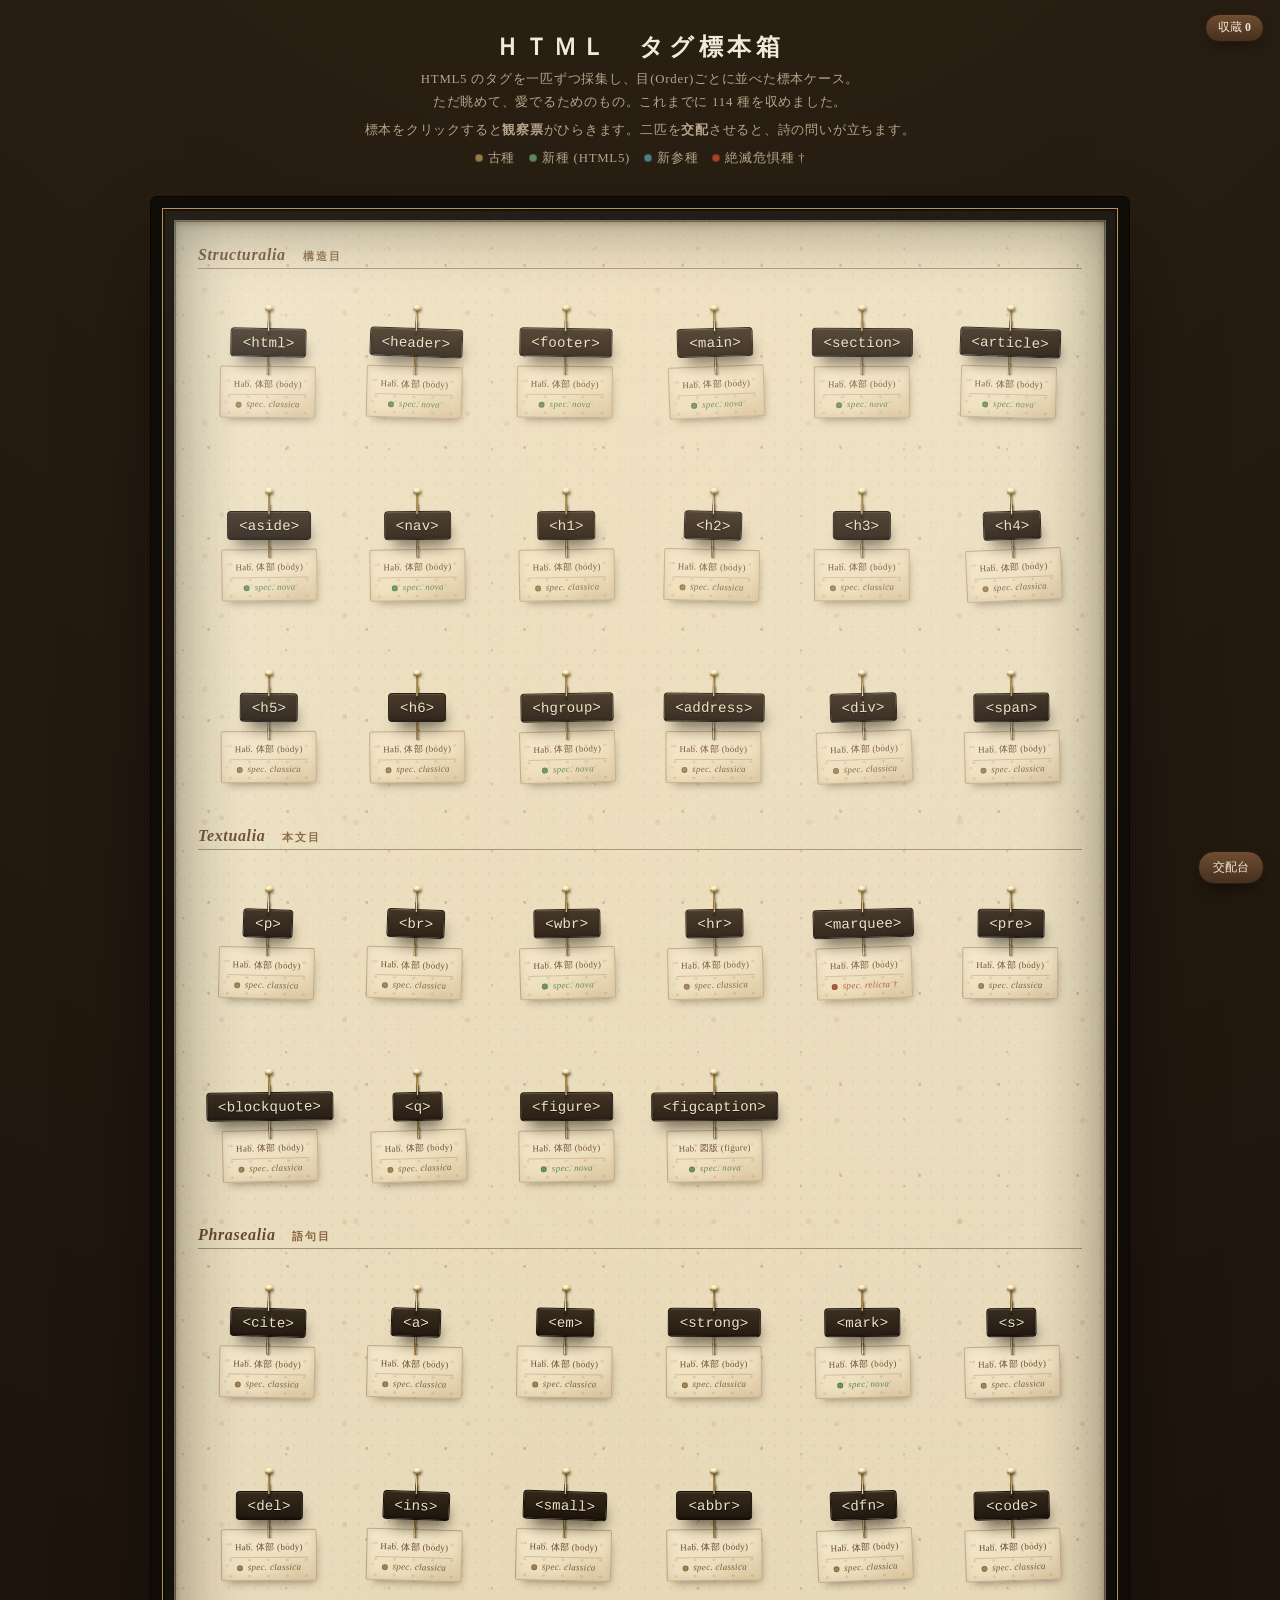
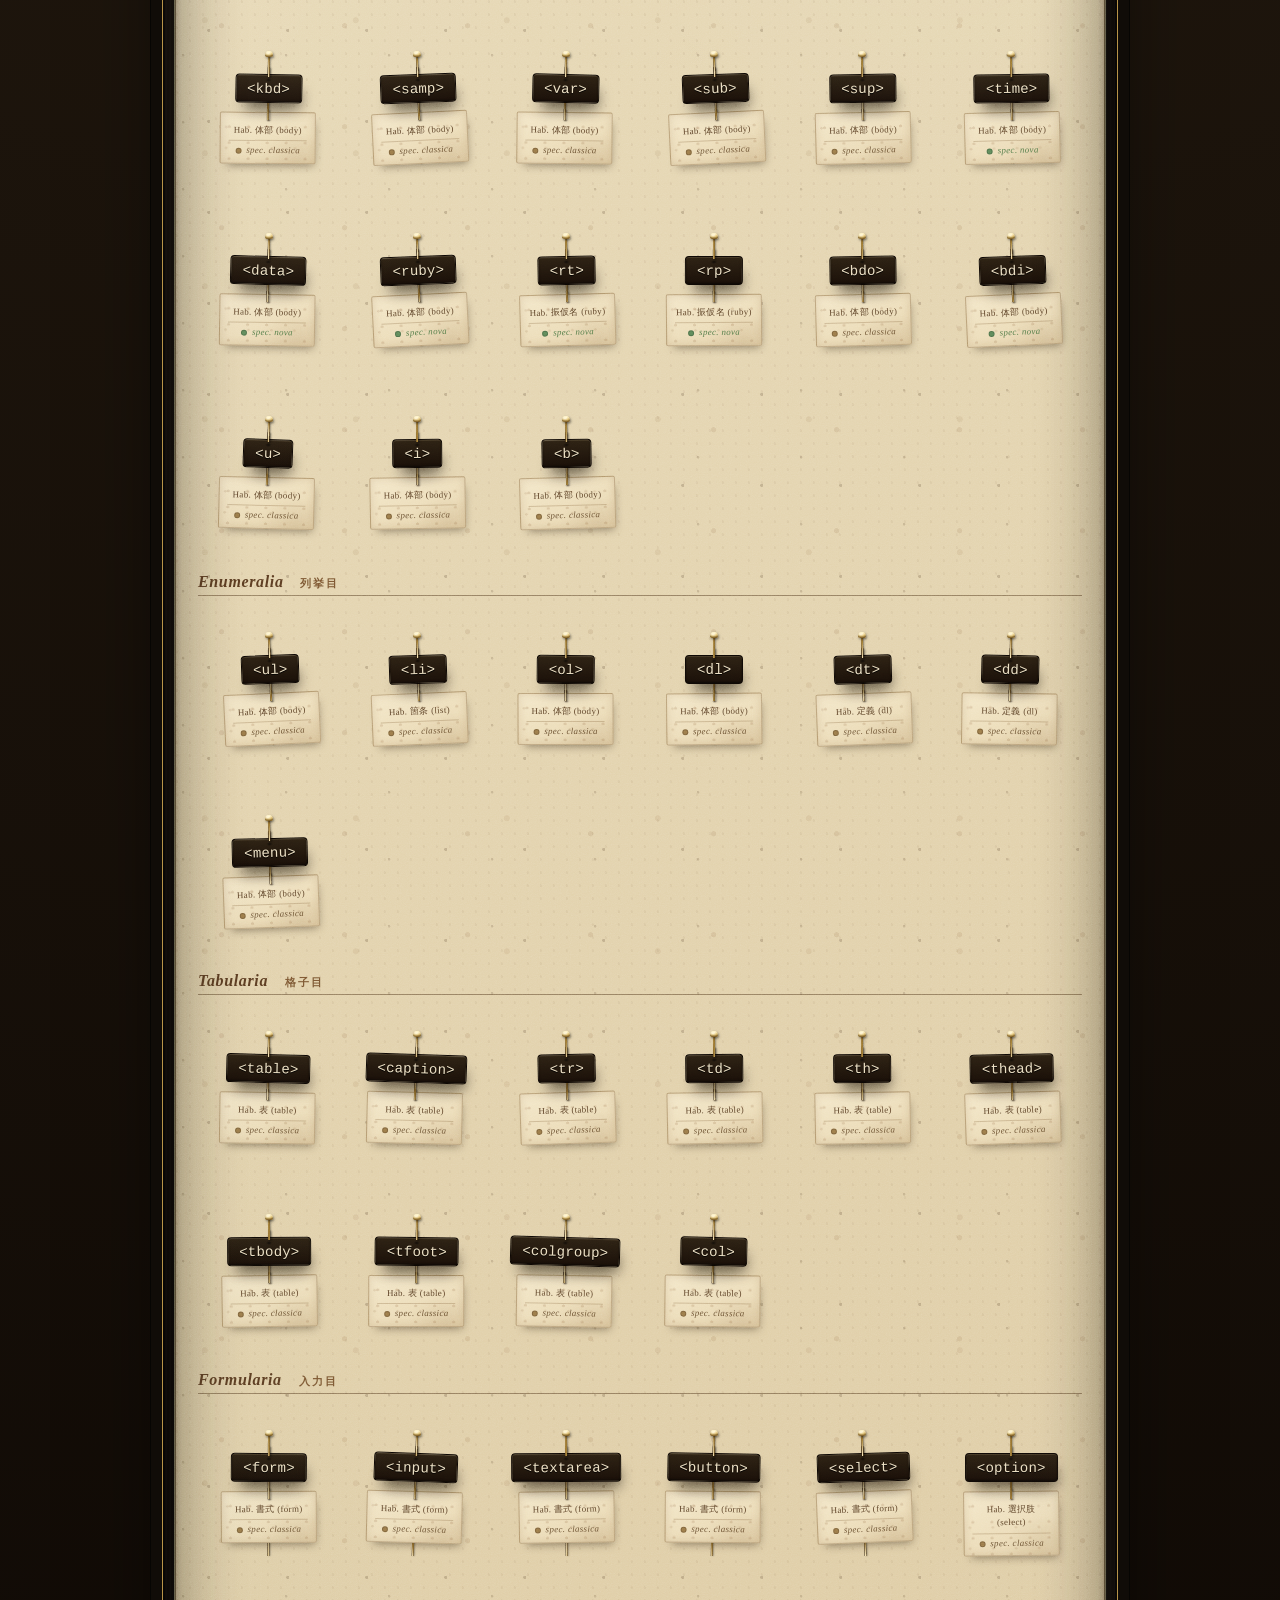
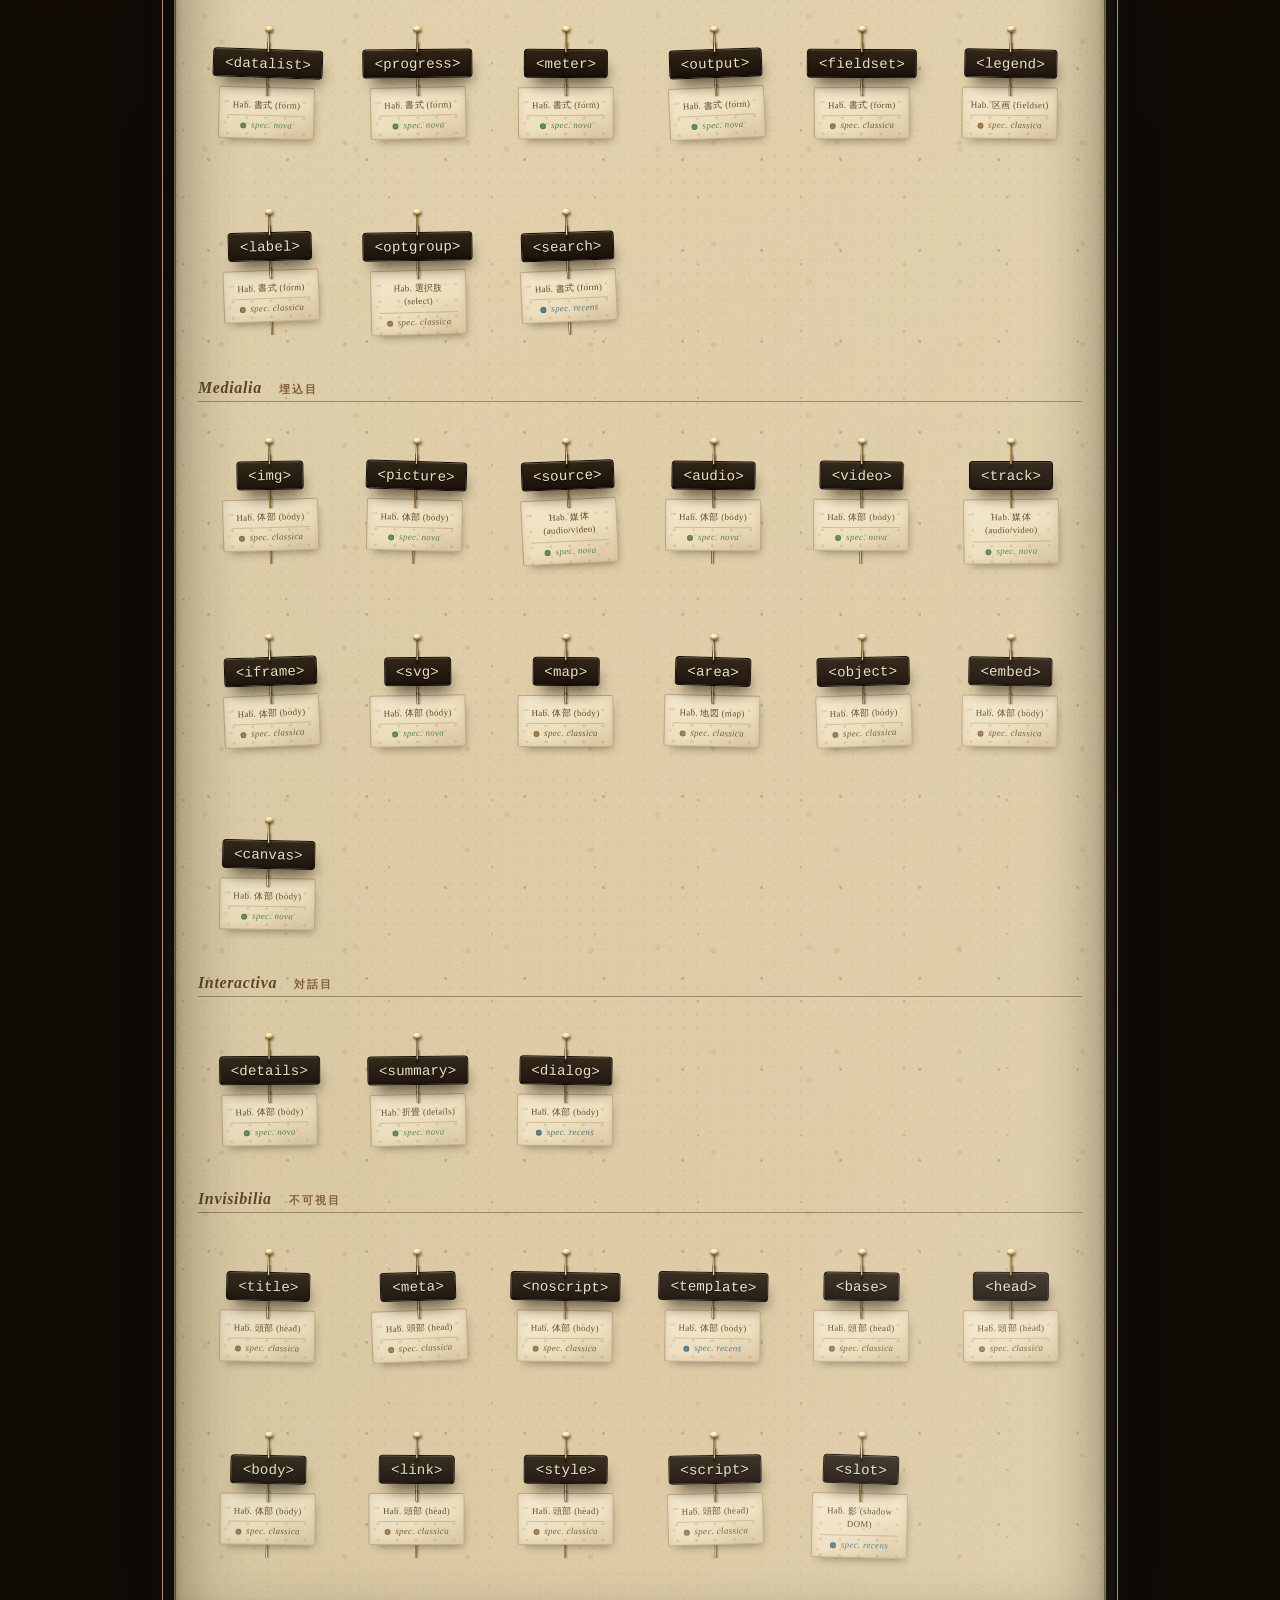
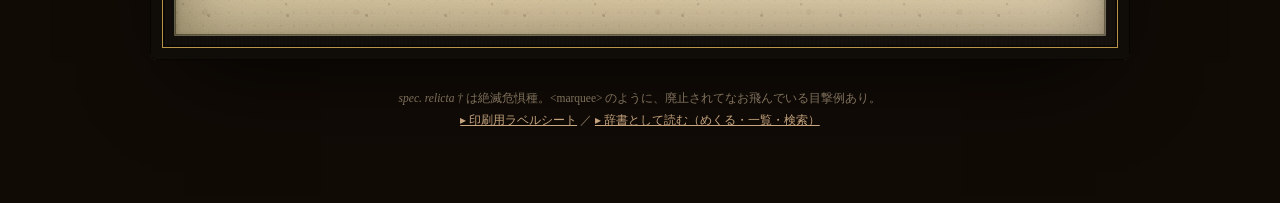
==== commit 297cb17e: "標本箱をサイトの表紙に昇格（旧SPAは辞書モードへ） 情報設計の整理（方針B）。これまで孤立した「別室」だったタグ標本箱を、 観察票・交配・収蔵まで備えた現在の到達点としてサイトの玄関にする。  - " ====
--- a/specimen/case.html
+++ b/specimen/case.html
@@ -2,1879 +2,12 @@
 <html lang="ja">
 <head>
 <meta charset="UTF-8">
-<meta name="viewport" content="width=device-width, initial-scale=1.0">
-<title>HTMLタグ標本箱 — 眺めて、愛でる</title>
-<style>
-  * { box-sizing:border-box; }
-  body { margin:0; padding:28px 16px 60px; color:#eae3d5;
-    background:#160f08;
-    background-image:radial-gradient(circle at 50% -10%, #2c2114, #110b06 70%);
-    font-family:"Hiragino Mincho ProN","Yu Mincho","Noto Serif JP",serif; }
-  .head { text-align:center; margin:0 auto 26px; max-width:900px; }
-  .head h1 { font-size:1.5rem; letter-spacing:.2em; margin:.2rem 0; color:#f2ead9; }
-  .head p { font-size:.8rem; color:#b6a589; letter-spacing:.06em; line-height:1.8; margin:.3rem 0; }
-  .head a { color:#d9b48a; }
-
-  /* 黒檀の額縁: 漆黒の枠に細い金の見切り線（羊皮紙を映えさせる） */
-  .case { position:relative; max-width:980px; margin:0 auto; padding:24px;
-    border-radius:6px;
-    background:
-      linear-gradient(180deg, rgba(255,255,255,.04), transparent 16%, transparent 84%, rgba(0,0,0,.28)),
-      repeating-linear-gradient(90deg, rgba(255,255,255,.014) 0 1px, transparent 1px 4px),
-      linear-gradient(135deg,#1c1611,#0c0907 50%,#1c1611);
-    box-shadow:0 36px 90px -34px rgba(0,0,0,.85),
-      inset 0 0 0 1px rgba(0,0,0,.6),
-      inset 0 0 0 12px #100c08,
-      inset 0 0 0 13px rgba(203,164,80,.9),
-      inset 0 0 0 15px rgba(0,0,0,.45); }
-
-  /* ガラスの内側: 古びた羊皮紙の敷き紙（しみ・古いピン穴入り） */
-  .glass { position:relative; overflow:hidden; border-radius:2px;
-    padding:26px 24px 34px;
-    background:
-      radial-gradient(circle at 30% 40%, rgba(60,35,12,.20) 0 1.3px, transparent 1.8px) 11px 9px/79px 91px,
-      radial-gradient(circle at 70% 60%, rgba(60,35,12,.16) 0 1.1px, transparent 1.6px) 40px 55px/103px 67px,
-      radial-gradient(circle at 20% 75%, rgba(125,78,36,.12) 0 2.2px, transparent 3px) 23px 17px/123px 101px,
-      radial-gradient(circle at 80% 22%, rgba(125,78,36,.09) 0 2.6px, transparent 3.4px) 61px 41px/151px 133px,
-      radial-gradient(circle at 22% 28%, rgba(90,58,26,.06) 0 1.2px, transparent 1.4px) 0 0/13px 13px,
-      linear-gradient(160deg,#ece0c0,#d9c499);
-    box-shadow:inset 0 0 60px rgba(70,42,18,.30),
-      inset 0 0 0 2px rgba(48,30,13,.6), inset 0 3px 9px rgba(40,26,12,.45); }
-  /* ガラスの映り込み（前面のうすい光のすじ） */
-  .glass::before { content:""; position:absolute; inset:0; pointer-events:none; z-index:6;
-    background:linear-gradient(118deg,
-      rgba(255,255,255,.20) 0%, rgba(255,255,255,.05) 15%,
-      transparent 33%, transparent 67%,
-      rgba(255,255,255,.06) 85%, rgba(255,255,255,.17) 100%); }
-  /* ガラスの周辺減光・緑がかった縁・映り込みのムラ */
-  .glass::after { content:""; position:absolute; inset:0; pointer-events:none; z-index:7;
-    box-shadow:inset 0 0 70px rgba(16,26,16,.30), inset 0 0 0 1px rgba(170,205,180,.20);
-    background:
-      radial-gradient(120% 80% at 50% -12%, rgba(255,208,138,.15), transparent 55%),
-      radial-gradient(130% 70% at 82% 6%, rgba(255,255,255,.10), transparent 42%),
-      radial-gradient(80% 120% at -5% 110%, rgba(120,150,125,.09), transparent 55%); }
-  /* フィルムの粒状感: 全体に微細なノイズを乗せ「ベクター塗り」感を消す */
-  .grain { position:absolute; inset:0; pointer-events:none; z-index:8;
-    mix-blend-mode:overlay; opacity:.5;
-    background-image:url("data:image/svg+xml,%3Csvg xmlns='http://www.w3.org/2000/svg' width='160' height='160'%3E%3Cfilter id='n'%3E%3CfeTurbulence type='fractalNoise' baseFrequency='0.9' numOctaves='2' stitchTiles='stitch'/%3E%3CfeColorMatrix type='saturate' values='0'/%3E%3C/filter%3E%3Crect width='100%25' height='100%25' filter='url(%23n)' opacity='0.42'/%3E%3C/svg%3E"); }
-  .drawer { margin:0 0 26px; }
-  .drawer:last-child { margin-bottom:0; }
-  .order { display:flex; align-items:baseline; gap:.7em; margin:0 0 12px;
-    border-bottom:1px solid rgba(80,52,28,.5); padding-bottom:4px; }
-  .order .o-la { font-style:italic; font-size:1rem; color:#5b3c22; letter-spacing:.04em; }
-  .order .o-ja { font-size:.7rem; color:#7c5733; letter-spacing:.18em; }
-
-  .row { display:grid; grid-template-columns:repeat(auto-fill,minmax(124px,1fr));
-    gap:38px 14px; padding:8px 4px 2px; }
-
-  /* 一匹の標本: 虫ピン + 本体(タグ) + データラベル */
-  .specimen { position:relative; display:flex; flex-direction:column; align-items:center;
-    padding-top:12px; transition:transform .18s ease;
-    transform:rotate(var(--r,0deg)); transform-origin:50% 6px; }
-  .specimen:hover { transform:rotate(var(--r,0deg)) translateY(-4px); z-index:4; }
-  /* 真鍮の虫ピン: 上が丸く下は平たい甲丸(ドーム)の頭 */
-  .pin { position:absolute; top:0; left:50%; width:8px; height:6px; margin-left:-4px;
-    border-radius:50% 50% 42% 42% / 72% 72% 30% 30%;
-    background:radial-gradient(120% 135% at 38% 16%, #fff6d6 0 18%, #eccd7e 42%, #a87f30 76%, #4e3410 100%);
-    box-shadow:1px 1.5px 2.5px rgba(0,0,0,.5), inset 0 -1.5px 1.5px rgba(60,35,5,.6), inset 0 1px 1px rgba(255,242,196,.95);
-    z-index:6; }
-  /* 真鍮ピンの軸: 金属の鏡面ハイライトを持つ細い丸棒 */
-  .specimen::before { content:""; position:absolute; top:5px; left:50%; width:1.7px;
-    height:calc(100% - 5px); margin-left:-.85px;
-    background:linear-gradient(90deg,#2c1d0b 0%,#9c7733 22%,#f4e3b4 47%,#a17c34 70%,#3d2a10 100%);
-    box-shadow:1.1px 0 1.6px rgba(0,0,0,.32); z-index:0; }
-  /* 標本そのもの（虫の体）: 艶を抑えたマットな暗色の名札。紙ラベルと素材で対比。タグ名は箔押し風 */
-  .bug { position:relative; z-index:3; margin-top:11px;
-    font-family:"SFMono-Regular",Consolas,Menlo,monospace; font-size:.88rem; letter-spacing:.01em;
-    color:#ecdfc2; text-shadow:0 1px 0 rgba(0,0,0,.85);
-    background:linear-gradient(180deg, #2d2214, #190f08);
-    border:1px solid #0d0703; border-radius:4px; padding:6px 11px 5px;
-    box-shadow:
-      5px 10px 13px -6px rgba(18,11,4,.55),
-      0 16px 16px -10px rgba(18,11,4,.4),
-      inset 0 1px 0 rgba(255,230,180,.12),
-      inset 0 -1px 2px rgba(0,0,0,.5);
-    white-space:nowrap; text-align:center; }
-  /* ピンが沈む所の影だけ（穴は描かない） */
-  .bug::before { content:""; position:absolute; top:3px; left:50%; width:6px; height:3.5px; margin-left:-3px;
-    border-radius:50%;
-    background:radial-gradient(closest-side, rgba(0,0,0,.6), rgba(0,0,0,.25) 60%, transparent 100%);
-    filter:blur(.6px); z-index:3; }
-  /* 体に入っていく真鍮軸（前面の短い区間）＋その落ち影 */
-  .bug::after { content:""; position:absolute; top:-8px; left:50%; width:1.7px; height:10px; margin-left:-.85px;
-    background:linear-gradient(90deg,#2c1d0b,#9c7733 22%,#f4e3b4 47%,#a17c34 70%,#3d2a10);
-    box-shadow:1.4px 1px 2px rgba(0,0,0,.45); z-index:4; }
-  /* データラベル: 同じ真鍮ピンに串刺しの古紙2枚（採集地ラベル＋同定ラベル） */
-  .card { position:relative; z-index:2; display:flex; flex-direction:column; align-items:center;
-    gap:6px; margin-top:9px; line-height:1.5; letter-spacing:.02em; }
-  .lbl { position:relative; text-align:center; font-size:.56rem; color:#5a3f25;
-    background:
-      radial-gradient(circle at 24% 68%, rgba(125,75,32,.17) 0 1.2px, transparent 1.7px) 4px 3px/19px 16px,
-      radial-gradient(circle at 76% 30%, rgba(120,68,28,.13) 0 1px, transparent 1.5px) 11px 8px/23px 21px,
-      radial-gradient(65% 80% at 82% 88%, rgba(120,80,40,.11), transparent 62%),
-      linear-gradient(160deg,#f4e8ca,#e7d5ad);
-    border:.5px solid rgba(120,85,40,.42); border-radius:2px; padding:11px 8px 5px; min-width:96px;
-    box-shadow:3px 6px 8px -5px rgba(40,26,10,.5), inset 0 0 9px rgba(140,100,55,.2); }
-  /* ピンが紙に沈む所の影だけ（穴は描かない） */
-  .lbl::before { content:""; position:absolute; top:6px; left:50%; width:5px; height:3px; margin-left:-2.5px;
-    border-radius:50%;
-    background:radial-gradient(closest-side, rgba(48,28,8,.55), rgba(48,28,8,.2) 60%, transparent 100%);
-    filter:blur(.5px); z-index:3; }
-  /* 紙に入っていく真鍮軸（前面の短い区間）＋その落ち影 */
-  .lbl::after { content:""; position:absolute; top:-4px; left:50%; width:1.7px; height:11px; margin-left:-.85px;
-    background:linear-gradient(90deg,#2c1d0b,#9c7733 22%,#f4e3b4 47%,#a17c34 70%,#3d2a10);
-    box-shadow:1.6px 1px 2px rgba(0,0,0,.4); z-index:4; }
-  .lbl { transform:rotate(-.6deg); transform-origin:50% 5px; }
-  /* 画面では目名(genus)を省く: 引き出しの見出しと重複し単調になるため。
-     観察票・印刷ラベルには従来どおり全情報を載せる。 */
-  .card .g { display:none; }
-  .card .d { display:block; }
-  .card .det { display:block; margin-top:3px; padding-top:3px;
-    border-top:.5px solid rgba(120,85,40,.28);
-    color:#6a4f30; font-style:italic; }
-  /* 種の新旧を示す同定ドット（採集者が貼る色ラベルの見立て） */
-  .card .det::before { content:""; display:inline-block; width:6px; height:6px; border-radius:50%;
-    margin-right:5px; vertical-align:middle; background:#9c7b4a; box-shadow:inset 0 0 0 1px rgba(0,0,0,.18); }
-  .st-nova    .card .det { color:#4f7a45; }
-  .st-recens  .card .det { color:#3f6f7a; }
-  .st-relicta .card .det { color:#a8442a; }
-  .st-nova    .card .det::before, .legend .k-nova    i { background:#5f8a5a; }
-  .st-recens  .card .det::before, .legend .k-recens  i { background:#4f7d8a; }
-  .st-relicta .card .det::before, .legend .k-relicta i { background:#a8442a; }
-  .legend .k-classica i { background:#9c7b4a; }
-  /* 凡例 */
-  .legend { margin:.6rem 0 0; font-size:.68rem; color:#b6a589; letter-spacing:.04em;
-    display:flex; flex-wrap:wrap; gap:4px 14px; justify-content:center; }
-  .legend span { display:inline-flex; align-items:center; }
-  .legend i { display:inline-block; width:8px; height:8px; border-radius:50%; margin-right:5px;
-    box-shadow:inset 0 0 0 1px rgba(0,0,0,.25); }
-
-  .foot { text-align:center; margin:28px auto 0; max-width:760px;
-    font-size:.72rem; color:#9c8b70; line-height:1.9; }
-  .foot a { color:#d9b48a; }
-
-  /* ── 辞書としての復活：観察票（拡大鏡）＋交配台 ── */
-  .head-hint[hidden] { display:none; }
-  .head-hint { font-size:.72rem; color:#c9b48f; letter-spacing:.04em; margin:.5rem 0 0; }
-  .js-on .specimen { cursor:zoom-in; }
-
-  body.loupe-open { overflow:hidden; }
-  .loupe[hidden] { display:none; }
-  .loupe { position:fixed; inset:0; z-index:50; display:flex; align-items:center; justify-content:center; padding:20px; }
-  .loupe-back { position:absolute; inset:0; background:rgba(12,8,4,.74); }
-  .loupe-card { position:relative; z-index:1; width:min(560px,94vw); max-height:88vh; overflow:auto;
-    background:linear-gradient(160deg,#f4e8ca,#e7d5ad); color:#43301c; border-radius:4px;
-    border:1px solid rgba(120,85,40,.5);
-    box-shadow:0 30px 80px -20px rgba(0,0,0,.8), inset 0 0 0 6px rgba(255,255,255,.16), inset 0 0 40px rgba(150,110,60,.18);
-    padding:22px 24px 26px; font-family:"Hiragino Mincho ProN","Yu Mincho","Noto Serif JP",serif; }
-  .loupe-x { position:absolute; top:8px; right:12px; border:none; background:none; font-size:1.15rem; color:#7a5226; cursor:pointer; line-height:1; }
-  .lc-head { text-align:center; border-bottom:1px solid rgba(120,85,40,.35); padding-bottom:10px; margin-bottom:6px; }
-  .lc-name { display:block; font-family:"SFMono-Regular",Consolas,Menlo,monospace; font-size:1.5rem; color:#2a1c10; }
-  .lc-tax { display:block; margin-top:5px; font-size:.72rem; color:#7c5733; }
-  .lc-tax i { color:#5b3c22; }
-  .lc-body { margin:0 0 6px; }
-  .lc-body dt { font-size:.64rem; letter-spacing:.16em; color:#8a6a3c; margin:11px 0 3px; }
-  .lc-body dd { margin:0; font-size:.9rem; line-height:1.75; color:#3f2a17; }
-  .lc-body .lc-spark { color:#8a3320; font-style:italic; }
-  .lc-demo { margin-top:14px; border:1px solid rgba(120,85,40,.4); border-radius:3px; overflow:hidden; }
-  .lc-demo-strip { font-size:.6rem; letter-spacing:.1em; color:#f4ead6; background:linear-gradient(90deg,#6f4d31,#46301f); padding:4px 9px; }
-  .lc-demo-live { padding:14px; background:#fffdf7; color:#1c140a; font-family:system-ui,-apple-system,sans-serif; font-size:.92rem; line-height:1.6; }
-  .lc-demo-live * { max-width:100%; }
-  .lc-demo-src { border-top:1px dashed rgba(120,85,40,.4); background:#fffdf7; }
-  .lc-demo-src summary { cursor:pointer; font-size:.66rem; color:#7a5226; padding:6px 9px; }
-  .lc-demo-code { margin:0; padding:10px 12px; background:#241a0e; color:#e8dcc2;
-    font-family:"SFMono-Regular",Consolas,Menlo,monospace; font-size:.7rem; line-height:1.55;
-    overflow:auto; white-space:pre-wrap; word-break:break-word; }
-  .lc-actions { margin-top:16px; display:flex; flex-wrap:wrap; gap:8px; justify-content:center; }
-  .lc-actions button { font-family:inherit; font-size:.78rem; color:#f3e9d2;
-    background:linear-gradient(180deg,#6f4d31,#46301f); border:1px solid #2c1c0d; border-radius:4px;
-    padding:7px 14px; cursor:pointer; transition:background .15s; }
-  .lc-actions button:hover { background:linear-gradient(180deg,#7d5839,#503723); }
-  .lc-actions button.is-on { background:linear-gradient(180deg,#9a3a23,#5e2114); }
-
-  .cross-tray[hidden] { display:none; }
-  .cross-tray { position:fixed; right:16px; bottom:16px; z-index:40; width:min(332px,92vw);
-    background:linear-gradient(160deg,#efe2c0,#ddc79c); color:#43301c;
-    border:1px solid rgba(90,60,30,.5); border-radius:6px;
-    box-shadow:0 18px 50px -16px rgba(0,0,0,.7), inset 0 0 0 1px rgba(255,255,255,.2);
-    font-family:"Hiragino Mincho ProN","Yu Mincho",serif; overflow:hidden; }
-  .ct-head { display:flex; align-items:center; gap:8px; padding:8px 10px; background:linear-gradient(90deg,#6f4d31,#46301f); color:#f4ead6; }
-  .ct-title { font-size:.78rem; letter-spacing:.1em; flex:1; }
-  .ct-title .ct-count { opacity:.7; font-size:.7rem; }
-  .ct-seed, .ct-min { font-family:inherit; background:rgba(255,255,255,.14); color:#f4ead6;
-    border:1px solid rgba(255,255,255,.25); border-radius:3px; cursor:pointer; font-size:.72rem; padding:3px 8px; }
-  .ct-chips { display:flex; flex-wrap:wrap; gap:6px; padding:10px; }
-  .ct-empty { font-size:.66rem; color:#6a4f30; line-height:1.7; }
-  .ct-chip { display:inline-flex; align-items:center; gap:5px;
-    font-family:"SFMono-Regular",Consolas,Menlo,monospace; font-size:.74rem;
-    background:#2d2214; color:#ecdfc2; border-radius:3px; padding:3px 7px; cursor:zoom-in; }
-  .ct-rm { background:none; border:none; color:#d8b48a; cursor:pointer; font-size:.72rem; padding:0; line-height:1; }
-  .ct-prov { padding:0 10px 12px; }
-  .pv { background:rgba(255,252,244,.55); border:1px solid rgba(120,85,40,.35); border-radius:3px; padding:9px 11px; }
-  .pv-label { display:block; font-size:.6rem; letter-spacing:.16em; color:#8a6a3c; margin-bottom:5px; }
-  .pv-text { margin:0; font-size:.82rem; line-height:1.75; color:#3f2a17; }
-  .pv-text b { color:#2a1c10; }
-  .pv-acts { margin-top:9px; display:flex; gap:8px; }
-  .pv-acts button { font-family:inherit; font-size:.68rem; color:#5a3f25; background:rgba(120,85,40,.14);
-    border:1px solid rgba(120,85,40,.35); border-radius:3px; padding:4px 10px; cursor:pointer; }
-  .cross-tray.min .ct-chips, .cross-tray.min .ct-prov { display:none; }
-  .pv-memo { color:#3f2a17 !important; }
-
-  /* しおり（収蔵）: 朱の蔵印 */
-  .bug .seal { position:absolute; top:-5px; right:-5px; display:none; z-index:6;
-    width:13px; height:13px; line-height:13px; text-align:center; font-style:normal;
-    font-family:"Hiragino Mincho ProN",serif; font-size:8px; color:#fff;
-    background:radial-gradient(circle at 40% 32%, #c75a3c, #7e2414 78%); border-radius:50%;
-    box-shadow:0 1px 2px rgba(0,0,0,.5), inset 0 0 0 1px rgba(255,235,200,.3); }
-  .specimen.is-kept .bug .seal { display:block; }
-
-  /* 収蔵箱: 収蔵した標本だけを別の箱に並べ直す */
-  .kept-case[hidden] { display:none; }
-  .kept-case { position:fixed; inset:0; z-index:45; overflow:auto;
-    display:flex; align-items:flex-start; justify-content:center; padding:30px 16px 48px; }
-  .kc-back { position:fixed; inset:0; background:rgba(10,7,3,.82); }
-  .kc-panel { position:relative; z-index:1; width:min(900px,96vw); }
-  .kc-bar { display:flex; align-items:center; gap:10px; margin:0 0 12px; }
-  .kc-title { flex:1; font-family:"Hiragino Mincho ProN","Yu Mincho",serif; color:#f0e6d2;
-    font-size:1rem; letter-spacing:.12em; }
-  .kc-x, .kc-print { font-family:"Hiragino Mincho ProN","Yu Mincho",serif;
-    background:rgba(255,255,255,.12); color:#f0e6d2; border:1px solid rgba(255,255,255,.25);
-    border-radius:4px; cursor:pointer; font-size:.78rem; padding:5px 11px; }
-  .kc-print { background:linear-gradient(180deg,#6f4d31,#46301f); }
-  .kc-inner { margin:0 !important; }
-  /* 収蔵箱では蔵印は出さない（選定済みなので不要） */
-  #keptCase .bug .seal { display:none !important; }
-  .kc-empty { color:#c9b48f; font-family:"Hiragino Mincho ProN",serif; font-size:.8rem; text-align:center; padding:30px 0; }
-
-  /* 収蔵バッジ（右上） */
-  .keep-badge[hidden] { display:none; }
-  .keep-badge { position:fixed; top:14px; right:16px; z-index:41; font-family:"Hiragino Mincho ProN",serif;
-    font-size:.74rem; color:#f3e9d2; background:linear-gradient(180deg,#6f4d31,#46301f);
-    border:1px solid #2c1c0d; border-radius:14px; padding:5px 12px; cursor:pointer;
-    box-shadow:0 6px 16px -8px rgba(0,0,0,.7); }
-  .keep-badge.active { background:linear-gradient(180deg,#a8442a,#6e2010); }
-  .keep-badge .kb-n { font-weight:700; }
-
-  /* トースト */
-  .toast { position:fixed; left:50%; bottom:84px; transform:translateX(-50%) translateY(8px);
-    z-index:60; background:rgba(30,20,10,.92); color:#f4ead6; font-family:"Hiragino Mincho ProN",serif;
-    font-size:.78rem; padding:8px 16px; border-radius:4px; border:1px solid rgba(200,170,120,.3);
-    opacity:0; pointer-events:none; transition:opacity .2s, transform .2s; }
-  .toast.show { opacity:1; transform:translateX(-50%) translateY(0); }
-
-  /* 交配台ランチャー（普段はこの小ボタンだけ。押すと交配台が開く） */
-  .cross-btn[hidden] { display:none; }
-  .cross-btn { position:fixed; right:16px; bottom:16px; z-index:40; font-family:"Hiragino Mincho ProN",serif;
-    font-size:.76rem; color:#f3e9d2; background:linear-gradient(180deg,#6f4d31,#46301f);
-    border:1px solid #2c1c0d; border-radius:16px; padding:7px 14px; cursor:pointer;
-    box-shadow:0 8px 18px -8px rgba(0,0,0,.7); }
-  .cross-btn .cb-n { display:none; font-weight:700; margin-left:4px;
-    background:#9a3a23; color:#fff; border-radius:9px; padding:0 6px; }
-  .cross-btn.has .cb-n { display:inline; }
-
-  /* 印刷: 単票は専用iframeで出すので、本体側は念のためフロート類を隠すだけ */
-  @media print {
-    .cross-tray, .cross-btn, .keep-badge, .toast, .loupe, .kept-case, .head-hint { display:none !important; }
-  }
-
-  /* 開閉の動き（軽いフェード＋ポップ）とフォーカス枠 */
-  @keyframes ov-fade { from { opacity:0; } to { opacity:1; } }
-  @keyframes ov-pop { from { opacity:0; transform:translateY(10px) scale(.985); } to { opacity:1; transform:none; } }
-  .loupe:not([hidden]) .loupe-back, .kept-case:not([hidden]) .kc-back { animation:ov-fade .2s ease both; }
-  .loupe:not([hidden]) .loupe-card, .kept-case:not([hidden]) .kc-panel { animation:ov-pop .2s cubic-bezier(.2,.7,.3,1) both; }
-  .cross-tray:not([hidden]) { animation:ov-pop .16s ease both; }
-  .lc-actions button:focus-visible, .ct-head button:focus-visible, .pv-acts button:focus-visible,
-  .ct-chip:focus-visible, .keep-badge:focus-visible, .cross-btn:focus-visible,
-  .kc-x:focus-visible, .kc-print:focus-visible, .loupe-x:focus-visible, .lc-demo-src summary:focus-visible {
-    outline:2px solid #c9a24e; outline-offset:2px; }
-  @media (prefers-reduced-motion: reduce) {
-    .loupe-back, .loupe-card, .kc-back, .kc-panel, .cross-tray { animation:none !important; }
-  }
-
-  @media (max-width:560px) {
-    .row { grid-template-columns:repeat(auto-fill,minmax(96px,1fr)); gap:26px 10px; }
-    .case { padding:13px; }
-    .glass { padding:14px 12px 20px; }
-    .head { padding-top:34px; }
-    .head h1 { font-size:1.2rem; }
-    .keep-badge { top:10px; right:10px; font-size:.7rem; padding:4px 10px; }
-    .cross-btn { right:10px; bottom:10px; font-size:.72rem; padding:6px 12px; }
-  }
-</style>
+<meta http-equiv="refresh" content="0; url=../index.html">
+<link rel="canonical" href="../index.html">
+<title>標本箱は表紙へ移動しました</title>
 </head>
-<body>
-  <header class="head">
-    <h1>ＨＴＭＬ　タグ標本箱</h1>
-    <p>HTML5 のタグを一匹ずつ採集し、目(Order)ごとに並べた標本ケース。<br>
-    ただ眺めて、愛でるためのもの。これまでに 114 種を収めました。</p>
-    <p class="head-hint" hidden>標本をクリックすると<b>観察票</b>がひらきます。二匹を<b>交配</b>させると、詩の問いが立ちます。</p>
-    <p class="legend">
-      <span class="k-classica"><i></i>古種</span>
-      <span class="k-nova"><i></i>新種 (HTML5)</span>
-      <span class="k-recens"><i></i>新参種</span>
-      <span class="k-relicta"><i></i>絶滅危惧種 †</span>
-    </p>
-  </header>
-
-  <main class="case" id="mainCase">
-    <div class="glass">
-    <section class="drawer">
-      <h2 class="order"><span class="o-la">Structuralia</span><span class="o-ja">構造目</span></h2>
-      <div class="row">
-      <figure class="specimen st-classica" data-tag="html" style="--r:1.10deg">
-        <span class="pin"></span>
-        <span class="bug">&lt;html&gt;<i class="seal" aria-hidden="true">蔵</i></span>
-        <span class="card">
-          <span class="lbl">
-            <span class="g"><i>Structuralia</i></span>
-            <span class="d">Hab. 体部 (body)</span>
-            <span class="det"><i>spec. classica</i></span>
-          </span>
-        </span>
-      </figure>
-      <figure class="specimen st-nova" data-tag="header" style="--r:2.10deg">
-        <span class="pin"></span>
-        <span class="bug">&lt;header&gt;<i class="seal" aria-hidden="true">蔵</i></span>
-        <span class="card">
-          <span class="lbl">
-            <span class="g"><i>Structuralia</i></span>
-            <span class="d">Hab. 体部 (body)</span>
-            <span class="det"><i>spec. nova</i></span>
-          </span>
-        </span>
-      </figure>
-      <figure class="specimen st-nova" data-tag="footer" style="--r:1.07deg">
-        <span class="pin"></span>
-        <span class="bug">&lt;footer&gt;<i class="seal" aria-hidden="true">蔵</i></span>
-        <span class="card">
-          <span class="lbl">
-            <span class="g"><i>Structuralia</i></span>
-            <span class="d">Hab. 体部 (body)</span>
-            <span class="det"><i>spec. nova</i></span>
-          </span>
-        </span>
-      </figure>
-      <figure class="specimen st-nova" data-tag="main" style="--r:-1.67deg">
-        <span class="pin"></span>
-        <span class="bug">&lt;main&gt;<i class="seal" aria-hidden="true">蔵</i></span>
-        <span class="card">
-          <span class="lbl">
-            <span class="g"><i>Structuralia</i></span>
-            <span class="d">Hab. 体部 (body)</span>
-            <span class="det"><i>spec. nova</i></span>
-          </span>
-        </span>
-      </figure>
-      <figure class="specimen st-nova" data-tag="section" style="--r:0.19deg">
-        <span class="pin"></span>
-        <span class="bug">&lt;section&gt;<i class="seal" aria-hidden="true">蔵</i></span>
-        <span class="card">
-          <span class="lbl">
-            <span class="g"><i>Structuralia</i></span>
-            <span class="d">Hab. 体部 (body)</span>
-            <span class="det"><i>spec. nova</i></span>
-          </span>
-        </span>
-      </figure>
-      <figure class="specimen st-nova" data-tag="article" style="--r:1.96deg">
-        <span class="pin"></span>
-        <span class="bug">&lt;article&gt;<i class="seal" aria-hidden="true">蔵</i></span>
-        <span class="card">
-          <span class="lbl">
-            <span class="g"><i>Structuralia</i></span>
-            <span class="d">Hab. 体部 (body)</span>
-            <span class="det"><i>spec. nova</i></span>
-          </span>
-        </span>
-      </figure>
-      <figure class="specimen st-nova" data-tag="aside" style="--r:-0.16deg">
-        <span class="pin"></span>
-        <span class="bug">&lt;aside&gt;<i class="seal" aria-hidden="true">蔵</i></span>
-        <span class="card">
-          <span class="lbl">
-            <span class="g"><i>Structuralia</i></span>
-            <span class="d">Hab. 体部 (body)</span>
-            <span class="det"><i>spec. nova</i></span>
-          </span>
-        </span>
-      </figure>
-      <figure class="specimen st-nova" data-tag="nav" style="--r:-0.29deg">
-        <span class="pin"></span>
-        <span class="bug">&lt;nav&gt;<i class="seal" aria-hidden="true">蔵</i></span>
-        <span class="card">
-          <span class="lbl">
-            <span class="g"><i>Structuralia</i></span>
-            <span class="d">Hab. 体部 (body)</span>
-            <span class="det"><i>spec. nova</i></span>
-          </span>
-        </span>
-      </figure>
-      <figure class="specimen st-classica" data-tag="h1" style="--r:-0.44deg">
-        <span class="pin"></span>
-        <span class="bug">&lt;h1&gt;<i class="seal" aria-hidden="true">蔵</i></span>
-        <span class="card">
-          <span class="lbl">
-            <span class="g"><i>Structuralia</i></span>
-            <span class="d">Hab. 体部 (body)</span>
-            <span class="det"><i>spec. classica</i></span>
-          </span>
-        </span>
-      </figure>
-      <figure class="specimen st-classica" data-tag="h2" style="--r:1.77deg">
-        <span class="pin"></span>
-        <span class="bug">&lt;h2&gt;<i class="seal" aria-hidden="true">蔵</i></span>
-        <span class="card">
-          <span class="lbl">
-            <span class="g"><i>Structuralia</i></span>
-            <span class="d">Hab. 体部 (body)</span>
-            <span class="det"><i>spec. classica</i></span>
-          </span>
-        </span>
-      </figure>
-      <figure class="specimen st-classica" data-tag="h3" style="--r:0.25deg">
-        <span class="pin"></span>
-        <span class="bug">&lt;h3&gt;<i class="seal" aria-hidden="true">蔵</i></span>
-        <span class="card">
-          <span class="lbl">
-            <span class="g"><i>Structuralia</i></span>
-            <span class="d">Hab. 体部 (body)</span>
-            <span class="det"><i>spec. classica</i></span>
-          </span>
-        </span>
-      </figure>
-      <figure class="specimen st-classica" data-tag="h4" style="--r:-1.94deg">
-        <span class="pin"></span>
-        <span class="bug">&lt;h4&gt;<i class="seal" aria-hidden="true">蔵</i></span>
-        <span class="card">
-          <span class="lbl">
-            <span class="g"><i>Structuralia</i></span>
-            <span class="d">Hab. 体部 (body)</span>
-            <span class="det"><i>spec. classica</i></span>
-          </span>
-        </span>
-      </figure>
-      <figure class="specimen st-classica" data-tag="h5" style="--r:0.35deg">
-        <span class="pin"></span>
-        <span class="bug">&lt;h5&gt;<i class="seal" aria-hidden="true">蔵</i></span>
-        <span class="card">
-          <span class="lbl">
-            <span class="g"><i>Structuralia</i></span>
-            <span class="d">Hab. 体部 (body)</span>
-            <span class="det"><i>spec. classica</i></span>
-          </span>
-        </span>
-      </figure>
-      <figure class="specimen st-classica" data-tag="h6" style="--r:-0.11deg">
-        <span class="pin"></span>
-        <span class="bug">&lt;h6&gt;<i class="seal" aria-hidden="true">蔵</i></span>
-        <span class="card">
-          <span class="lbl">
-            <span class="g"><i>Structuralia</i></span>
-            <span class="d">Hab. 体部 (body)</span>
-            <span class="det"><i>spec. classica</i></span>
-          </span>
-        </span>
-      </figure>
-      <figure class="specimen st-nova" data-tag="hgroup" style="--r:-0.95deg">
-        <span class="pin"></span>
-        <span class="bug">&lt;hgroup&gt;<i class="seal" aria-hidden="true">蔵</i></span>
-        <span class="card">
-          <span class="lbl">
-            <span class="g"><i>Structuralia</i></span>
-            <span class="d">Hab. 体部 (body)</span>
-            <span class="det"><i>spec. nova</i></span>
-          </span>
-        </span>
-      </figure>
-      <figure class="specimen st-classica" data-tag="address" style="--r:0.55deg">
-        <span class="pin"></span>
-        <span class="bug">&lt;address&gt;<i class="seal" aria-hidden="true">蔵</i></span>
-        <span class="card">
-          <span class="lbl">
-            <span class="g"><i>Structuralia</i></span>
-            <span class="d">Hab. 体部 (body)</span>
-            <span class="det"><i>spec. classica</i></span>
-          </span>
-        </span>
-      </figure>
-      <figure class="specimen st-classica" data-tag="div" style="--r:-1.61deg">
-        <span class="pin"></span>
-        <span class="bug">&lt;div&gt;<i class="seal" aria-hidden="true">蔵</i></span>
-        <span class="card">
-          <span class="lbl">
-            <span class="g"><i>Structuralia</i></span>
-            <span class="d">Hab. 体部 (body)</span>
-            <span class="det"><i>spec. classica</i></span>
-          </span>
-        </span>
-      </figure>
-      <figure class="specimen st-classica" data-tag="span" style="--r:-0.72deg">
-        <span class="pin"></span>
-        <span class="bug">&lt;span&gt;<i class="seal" aria-hidden="true">蔵</i></span>
-        <span class="card">
-          <span class="lbl">
-            <span class="g"><i>Structuralia</i></span>
-            <span class="d">Hab. 体部 (body)</span>
-            <span class="det"><i>spec. classica</i></span>
-          </span>
-        </span>
-      </figure>
-      </div>
-    </section>
-    <section class="drawer">
-      <h2 class="order"><span class="o-la">Textualia</span><span class="o-ja">本文目</span></h2>
-      <div class="row">
-      <figure class="specimen st-classica" data-tag="p" style="--r:1.94deg">
-        <span class="pin"></span>
-        <span class="bug">&lt;p&gt;<i class="seal" aria-hidden="true">蔵</i></span>
-        <span class="card">
-          <span class="lbl">
-            <span class="g"><i>Textualia</i></span>
-            <span class="d">Hab. 体部 (body)</span>
-            <span class="det"><i>spec. classica</i></span>
-          </span>
-        </span>
-      </figure>
-      <figure class="specimen st-classica" data-tag="br" style="--r:2.11deg">
-        <span class="pin"></span>
-        <span class="bug">&lt;br&gt;<i class="seal" aria-hidden="true">蔵</i></span>
-        <span class="card">
-          <span class="lbl">
-            <span class="g"><i>Textualia</i></span>
-            <span class="d">Hab. 体部 (body)</span>
-            <span class="det"><i>spec. classica</i></span>
-          </span>
-        </span>
-      </figure>
-      <figure class="specimen st-nova" data-tag="wbr" style="--r:-0.95deg">
-        <span class="pin"></span>
-        <span class="bug">&lt;wbr&gt;<i class="seal" aria-hidden="true">蔵</i></span>
-        <span class="card">
-          <span class="lbl">
-            <span class="g"><i>Textualia</i></span>
-            <span class="d">Hab. 体部 (body)</span>
-            <span class="det"><i>spec. nova</i></span>
-          </span>
-        </span>
-      </figure>
-      <figure class="specimen st-classica" data-tag="hr" style="--r:-0.87deg">
-        <span class="pin"></span>
-        <span class="bug">&lt;hr&gt;<i class="seal" aria-hidden="true">蔵</i></span>
-        <span class="card">
-          <span class="lbl">
-            <span class="g"><i>Textualia</i></span>
-            <span class="d">Hab. 体部 (body)</span>
-            <span class="det"><i>spec. classica</i></span>
-          </span>
-        </span>
-      </figure>
-      <figure class="specimen st-relicta" data-tag="marquee" style="--r:-1.43deg">
-        <span class="pin"></span>
-        <span class="bug">&lt;marquee&gt;<i class="seal" aria-hidden="true">蔵</i></span>
-        <span class="card">
-          <span class="lbl">
-            <span class="g"><i>Textualia</i></span>
-            <span class="d">Hab. 体部 (body)</span>
-            <span class="det"><i>spec. relicta</i> †</span>
-          </span>
-        </span>
-      </figure>
-      <figure class="specimen st-classica" data-tag="pre" style="--r:0.73deg">
-        <span class="pin"></span>
-        <span class="bug">&lt;pre&gt;<i class="seal" aria-hidden="true">蔵</i></span>
-        <span class="card">
-          <span class="lbl">
-            <span class="g"><i>Textualia</i></span>
-            <span class="d">Hab. 体部 (body)</span>
-            <span class="det"><i>spec. classica</i></span>
-          </span>
-        </span>
-      </figure>
-      <figure class="specimen st-classica" data-tag="blockquote" style="--r:-0.71deg">
-        <span class="pin"></span>
-        <span class="bug">&lt;blockquote&gt;<i class="seal" aria-hidden="true">蔵</i></span>
-        <span class="card">
-          <span class="lbl">
-            <span class="g"><i>Textualia</i></span>
-            <span class="d">Hab. 体部 (body)</span>
-            <span class="det"><i>spec. classica</i></span>
-          </span>
-        </span>
-      </figure>
-      <figure class="specimen st-classica" data-tag="q" style="--r:-1.24deg">
-        <span class="pin"></span>
-        <span class="bug">&lt;q&gt;<i class="seal" aria-hidden="true">蔵</i></span>
-        <span class="card">
-          <span class="lbl">
-            <span class="g"><i>Textualia</i></span>
-            <span class="d">Hab. 体部 (body)</span>
-            <span class="det"><i>spec. classica</i></span>
-          </span>
-        </span>
-      </figure>
-      <figure class="specimen st-nova" data-tag="figure" style="--r:-0.28deg">
-        <span class="pin"></span>
-        <span class="bug">&lt;figure&gt;<i class="seal" aria-hidden="true">蔵</i></span>
-        <span class="card">
-          <span class="lbl">
-            <span class="g"><i>Textualia</i></span>
-            <span class="d">Hab. 体部 (body)</span>
-            <span class="det"><i>spec. nova</i></span>
-          </span>
-        </span>
-      </figure>
-      <figure class="specimen st-nova" data-tag="figcaption" style="--r:-0.40deg">
-        <span class="pin"></span>
-        <span class="bug">&lt;figcaption&gt;<i class="seal" aria-hidden="true">蔵</i></span>
-        <span class="card">
-          <span class="lbl">
-            <span class="g"><i>Textualia</i></span>
-            <span class="d">Hab. 図版 (figure)</span>
-            <span class="det"><i>spec. nova</i></span>
-          </span>
-        </span>
-      </figure>
-      </div>
-    </section>
-    <section class="drawer">
-      <h2 class="order"><span class="o-la">Phrasealia</span><span class="o-ja">語句目</span></h2>
-      <div class="row">
-      <figure class="specimen st-classica" data-tag="cite" style="--r:1.54deg">
-        <span class="pin"></span>
-        <span class="bug">&lt;cite&gt;<i class="seal" aria-hidden="true">蔵</i></span>
-        <span class="card">
-          <span class="lbl">
-            <span class="g"><i>Phrasealia</i></span>
-            <span class="d">Hab. 体部 (body)</span>
-            <span class="det"><i>spec. classica</i></span>
-          </span>
-        </span>
-      </figure>
-      <figure class="specimen st-classica" data-tag="a" style="--r:1.90deg">
-        <span class="pin"></span>
-        <span class="bug">&lt;a&gt;<i class="seal" aria-hidden="true">蔵</i></span>
-        <span class="card">
-          <span class="lbl">
-            <span class="g"><i>Phrasealia</i></span>
-            <span class="d">Hab. 体部 (body)</span>
-            <span class="det"><i>spec. classica</i></span>
-          </span>
-        </span>
-      </figure>
-      <figure class="specimen st-classica" data-tag="em" style="--r:1.33deg">
-        <span class="pin"></span>
-        <span class="bug">&lt;em&gt;<i class="seal" aria-hidden="true">蔵</i></span>
-        <span class="card">
-          <span class="lbl">
-            <span class="g"><i>Phrasealia</i></span>
-            <span class="d">Hab. 体部 (body)</span>
-            <span class="det"><i>spec. classica</i></span>
-          </span>
-        </span>
-      </figure>
-      <figure class="specimen st-classica" data-tag="strong" style="--r:0.29deg">
-        <span class="pin"></span>
-        <span class="bug">&lt;strong&gt;<i class="seal" aria-hidden="true">蔵</i></span>
-        <span class="card">
-          <span class="lbl">
-            <span class="g"><i>Phrasealia</i></span>
-            <span class="d">Hab. 体部 (body)</span>
-            <span class="det"><i>spec. classica</i></span>
-          </span>
-        </span>
-      </figure>
-      <figure class="specimen st-nova" data-tag="mark" style="--r:-0.51deg">
-        <span class="pin"></span>
-        <span class="bug">&lt;mark&gt;<i class="seal" aria-hidden="true">蔵</i></span>
-        <span class="card">
-          <span class="lbl">
-            <span class="g"><i>Phrasealia</i></span>
-            <span class="d">Hab. 体部 (body)</span>
-            <span class="det"><i>spec. nova</i></span>
-          </span>
-        </span>
-      </figure>
-      <figure class="specimen st-classica" data-tag="s" style="--r:-0.82deg">
-        <span class="pin"></span>
-        <span class="bug">&lt;s&gt;<i class="seal" aria-hidden="true">蔵</i></span>
-        <span class="card">
-          <span class="lbl">
-            <span class="g"><i>Phrasealia</i></span>
-            <span class="d">Hab. 体部 (body)</span>
-            <span class="det"><i>spec. classica</i></span>
-          </span>
-        </span>
-      </figure>
-      <figure class="specimen st-classica" data-tag="del" style="--r:0.20deg">
-        <span class="pin"></span>
-        <span class="bug">&lt;del&gt;<i class="seal" aria-hidden="true">蔵</i></span>
-        <span class="card">
-          <span class="lbl">
-            <span class="g"><i>Phrasealia</i></span>
-            <span class="d">Hab. 体部 (body)</span>
-            <span class="det"><i>spec. classica</i></span>
-          </span>
-        </span>
-      </figure>
-      <figure class="specimen st-classica" data-tag="ins" style="--r:2.13deg">
-        <span class="pin"></span>
-        <span class="bug">&lt;ins&gt;<i class="seal" aria-hidden="true">蔵</i></span>
-        <span class="card">
-          <span class="lbl">
-            <span class="g"><i>Phrasealia</i></span>
-            <span class="d">Hab. 体部 (body)</span>
-            <span class="det"><i>spec. classica</i></span>
-          </span>
-        </span>
-      </figure>
-      <figure class="specimen st-classica" data-tag="small" style="--r:1.93deg">
-        <span class="pin"></span>
-        <span class="bug">&lt;small&gt;<i class="seal" aria-hidden="true">蔵</i></span>
-        <span class="card">
-          <span class="lbl">
-            <span class="g"><i>Phrasealia</i></span>
-            <span class="d">Hab. 体部 (body)</span>
-            <span class="det"><i>spec. classica</i></span>
-          </span>
-        </span>
-      </figure>
-      <figure class="specimen st-classica" data-tag="abbr" style="--r:-0.15deg">
-        <span class="pin"></span>
-        <span class="bug">&lt;abbr&gt;<i class="seal" aria-hidden="true">蔵</i></span>
-        <span class="card">
-          <span class="lbl">
-            <span class="g"><i>Phrasealia</i></span>
-            <span class="d">Hab. 体部 (body)</span>
-            <span class="det"><i>spec. classica</i></span>
-          </span>
-        </span>
-      </figure>
-      <figure class="specimen st-classica" data-tag="dfn" style="--r:-1.94deg">
-        <span class="pin"></span>
-        <span class="bug">&lt;dfn&gt;<i class="seal" aria-hidden="true">蔵</i></span>
-        <span class="card">
-          <span class="lbl">
-            <span class="g"><i>Phrasealia</i></span>
-            <span class="d">Hab. 体部 (body)</span>
-            <span class="det"><i>spec. classica</i></span>
-          </span>
-        </span>
-      </figure>
-      <figure class="specimen st-classica" data-tag="code" style="--r:-1.30deg">
-        <span class="pin"></span>
-        <span class="bug">&lt;code&gt;<i class="seal" aria-hidden="true">蔵</i></span>
-        <span class="card">
-          <span class="lbl">
-            <span class="g"><i>Phrasealia</i></span>
-            <span class="d">Hab. 体部 (body)</span>
-            <span class="det"><i>spec. classica</i></span>
-          </span>
-        </span>
-      </figure>
-      <figure class="specimen st-classica" data-tag="kbd" style="--r:1.07deg">
-        <span class="pin"></span>
-        <span class="bug">&lt;kbd&gt;<i class="seal" aria-hidden="true">蔵</i></span>
-        <span class="card">
-          <span class="lbl">
-            <span class="g"><i>Phrasealia</i></span>
-            <span class="d">Hab. 体部 (body)</span>
-            <span class="det"><i>spec. classica</i></span>
-          </span>
-        </span>
-      </figure>
-      <figure class="specimen st-classica" data-tag="samp" style="--r:-2.09deg">
-        <span class="pin"></span>
-        <span class="bug">&lt;samp&gt;<i class="seal" aria-hidden="true">蔵</i></span>
-        <span class="card">
-          <span class="lbl">
-            <span class="g"><i>Phrasealia</i></span>
-            <span class="d">Hab. 体部 (body)</span>
-            <span class="det"><i>spec. classica</i></span>
-          </span>
-        </span>
-      </figure>
-      <figure class="specimen st-classica" data-tag="var" style="--r:1.24deg">
-        <span class="pin"></span>
-        <span class="bug">&lt;var&gt;<i class="seal" aria-hidden="true">蔵</i></span>
-        <span class="card">
-          <span class="lbl">
-            <span class="g"><i>Phrasealia</i></span>
-            <span class="d">Hab. 体部 (body)</span>
-            <span class="det"><i>spec. classica</i></span>
-          </span>
-        </span>
-      </figure>
-      <figure class="specimen st-classica" data-tag="sub" style="--r:-2.09deg">
-        <span class="pin"></span>
-        <span class="bug">&lt;sub&gt;<i class="seal" aria-hidden="true">蔵</i></span>
-        <span class="card">
-          <span class="lbl">
-            <span class="g"><i>Phrasealia</i></span>
-            <span class="d">Hab. 体部 (body)</span>
-            <span class="det"><i>spec. classica</i></span>
-          </span>
-        </span>
-      </figure>
-      <figure class="specimen st-classica" data-tag="sup" style="--r:-0.74deg">
-        <span class="pin"></span>
-        <span class="bug">&lt;sup&gt;<i class="seal" aria-hidden="true">蔵</i></span>
-        <span class="card">
-          <span class="lbl">
-            <span class="g"><i>Phrasealia</i></span>
-            <span class="d">Hab. 体部 (body)</span>
-            <span class="det"><i>spec. classica</i></span>
-          </span>
-        </span>
-      </figure>
-      <figure class="specimen st-nova" data-tag="time" style="--r:-0.79deg">
-        <span class="pin"></span>
-        <span class="bug">&lt;time&gt;<i class="seal" aria-hidden="true">蔵</i></span>
-        <span class="card">
-          <span class="lbl">
-            <span class="g"><i>Phrasealia</i></span>
-            <span class="d">Hab. 体部 (body)</span>
-            <span class="det"><i>spec. nova</i></span>
-          </span>
-        </span>
-      </figure>
-      <figure class="specimen st-nova" data-tag="data" style="--r:1.46deg">
-        <span class="pin"></span>
-        <span class="bug">&lt;data&gt;<i class="seal" aria-hidden="true">蔵</i></span>
-        <span class="card">
-          <span class="lbl">
-            <span class="g"><i>Phrasealia</i></span>
-            <span class="d">Hab. 体部 (body)</span>
-            <span class="det"><i>spec. nova</i></span>
-          </span>
-        </span>
-      </figure>
-      <figure class="specimen st-nova" data-tag="ruby" style="--r:-2.20deg">
-        <span class="pin"></span>
-        <span class="bug">&lt;ruby&gt;<i class="seal" aria-hidden="true">蔵</i></span>
-        <span class="card">
-          <span class="lbl">
-            <span class="g"><i>Phrasealia</i></span>
-            <span class="d">Hab. 体部 (body)</span>
-            <span class="det"><i>spec. nova</i></span>
-          </span>
-        </span>
-      </figure>
-      <figure class="specimen st-nova" data-tag="rt" style="--r:-1.05deg">
-        <span class="pin"></span>
-        <span class="bug">&lt;rt&gt;<i class="seal" aria-hidden="true">蔵</i></span>
-        <span class="card">
-          <span class="lbl">
-            <span class="g"><i>Phrasealia</i></span>
-            <span class="d">Hab. 振仮名 (ruby)</span>
-            <span class="det"><i>spec. nova</i></span>
-          </span>
-        </span>
-      </figure>
-      <figure class="specimen st-nova" data-tag="rp" style="--r:0.17deg">
-        <span class="pin"></span>
-        <span class="bug">&lt;rp&gt;<i class="seal" aria-hidden="true">蔵</i></span>
-        <span class="card">
-          <span class="lbl">
-            <span class="g"><i>Phrasealia</i></span>
-            <span class="d">Hab. 振仮名 (ruby)</span>
-            <span class="det"><i>spec. nova</i></span>
-          </span>
-        </span>
-      </figure>
-      <figure class="specimen st-classica" data-tag="bdo" style="--r:-0.85deg">
-        <span class="pin"></span>
-        <span class="bug">&lt;bdo&gt;<i class="seal" aria-hidden="true">蔵</i></span>
-        <span class="card">
-          <span class="lbl">
-            <span class="g"><i>Phrasealia</i></span>
-            <span class="d">Hab. 体部 (body)</span>
-            <span class="det"><i>spec. classica</i></span>
-          </span>
-        </span>
-      </figure>
-      <figure class="specimen st-nova" data-tag="bdi" style="--r:-1.97deg">
-        <span class="pin"></span>
-        <span class="bug">&lt;bdi&gt;<i class="seal" aria-hidden="true">蔵</i></span>
-        <span class="card">
-          <span class="lbl">
-            <span class="g"><i>Phrasealia</i></span>
-            <span class="d">Hab. 体部 (body)</span>
-            <span class="det"><i>spec. nova</i></span>
-          </span>
-        </span>
-      </figure>
-      <figure class="specimen st-classica" data-tag="u" style="--r:1.95deg">
-        <span class="pin"></span>
-        <span class="bug">&lt;u&gt;<i class="seal" aria-hidden="true">蔵</i></span>
-        <span class="card">
-          <span class="lbl">
-            <span class="g"><i>Phrasealia</i></span>
-            <span class="d">Hab. 体部 (body)</span>
-            <span class="det"><i>spec. classica</i></span>
-          </span>
-        </span>
-      </figure>
-      <figure class="specimen st-classica" data-tag="i" style="--r:-0.36deg">
-        <span class="pin"></span>
-        <span class="bug">&lt;i&gt;<i class="seal" aria-hidden="true">蔵</i></span>
-        <span class="card">
-          <span class="lbl">
-            <span class="g"><i>Phrasealia</i></span>
-            <span class="d">Hab. 体部 (body)</span>
-            <span class="det"><i>spec. classica</i></span>
-          </span>
-        </span>
-      </figure>
-      <figure class="specimen st-classica" data-tag="b" style="--r:-0.99deg">
-        <span class="pin"></span>
-        <span class="bug">&lt;b&gt;<i class="seal" aria-hidden="true">蔵</i></span>
-        <span class="card">
-          <span class="lbl">
-            <span class="g"><i>Phrasealia</i></span>
-            <span class="d">Hab. 体部 (body)</span>
-            <span class="det"><i>spec. classica</i></span>
-          </span>
-        </span>
-      </figure>
-      </div>
-    </section>
-    <section class="drawer">
-      <h2 class="order"><span class="o-la">Enumeralia</span><span class="o-ja">列挙目</span></h2>
-      <div class="row">
-      <figure class="specimen st-classica" data-tag="ul" style="--r:-2.02deg">
-        <span class="pin"></span>
-        <span class="bug">&lt;ul&gt;<i class="seal" aria-hidden="true">蔵</i></span>
-        <span class="card">
-          <span class="lbl">
-            <span class="g"><i>Enumeralia</i></span>
-            <span class="d">Hab. 体部 (body)</span>
-            <span class="det"><i>spec. classica</i></span>
-          </span>
-        </span>
-      </figure>
-      <figure class="specimen st-classica" data-tag="li" style="--r:-1.76deg">
-        <span class="pin"></span>
-        <span class="bug">&lt;li&gt;<i class="seal" aria-hidden="true">蔵</i></span>
-        <span class="card">
-          <span class="lbl">
-            <span class="g"><i>Enumeralia</i></span>
-            <span class="d">Hab. 箇条 (list)</span>
-            <span class="det"><i>spec. classica</i></span>
-          </span>
-        </span>
-      </figure>
-      <figure class="specimen st-classica" data-tag="ol" style="--r:0.49deg">
-        <span class="pin"></span>
-        <span class="bug">&lt;ol&gt;<i class="seal" aria-hidden="true">蔵</i></span>
-        <span class="card">
-          <span class="lbl">
-            <span class="g"><i>Enumeralia</i></span>
-            <span class="d">Hab. 体部 (body)</span>
-            <span class="det"><i>spec. classica</i></span>
-          </span>
-        </span>
-      </figure>
-      <figure class="specimen st-classica" data-tag="dl" style="--r:0.02deg">
-        <span class="pin"></span>
-        <span class="bug">&lt;dl&gt;<i class="seal" aria-hidden="true">蔵</i></span>
-        <span class="card">
-          <span class="lbl">
-            <span class="g"><i>Enumeralia</i></span>
-            <span class="d">Hab. 体部 (body)</span>
-            <span class="det"><i>spec. classica</i></span>
-          </span>
-        </span>
-      </figure>
-      <figure class="specimen st-classica" data-tag="dt" style="--r:-1.50deg">
-        <span class="pin"></span>
-        <span class="bug">&lt;dt&gt;<i class="seal" aria-hidden="true">蔵</i></span>
-        <span class="card">
-          <span class="lbl">
-            <span class="g"><i>Enumeralia</i></span>
-            <span class="d">Hab. 定義 (dl)</span>
-            <span class="det"><i>spec. classica</i></span>
-          </span>
-        </span>
-      </figure>
-      <figure class="specimen st-classica" data-tag="dd" style="--r:1.36deg">
-        <span class="pin"></span>
-        <span class="bug">&lt;dd&gt;<i class="seal" aria-hidden="true">蔵</i></span>
-        <span class="card">
-          <span class="lbl">
-            <span class="g"><i>Enumeralia</i></span>
-            <span class="d">Hab. 定義 (dl)</span>
-            <span class="det"><i>spec. classica</i></span>
-          </span>
-        </span>
-      </figure>
-      <figure class="specimen st-classica" data-tag="menu" style="--r:-1.43deg">
-        <span class="pin"></span>
-        <span class="bug">&lt;menu&gt;<i class="seal" aria-hidden="true">蔵</i></span>
-        <span class="card">
-          <span class="lbl">
-            <span class="g"><i>Enumeralia</i></span>
-            <span class="d">Hab. 体部 (body)</span>
-            <span class="det"><i>spec. classica</i></span>
-          </span>
-        </span>
-      </figure>
-      </div>
-    </section>
-    <section class="drawer">
-      <h2 class="order"><span class="o-la">Tabularia</span><span class="o-ja">格子目</span></h2>
-      <div class="row">
-      <figure class="specimen st-classica" data-tag="table" style="--r:1.41deg">
-        <span class="pin"></span>
-        <span class="bug">&lt;table&gt;<i class="seal" aria-hidden="true">蔵</i></span>
-        <span class="card">
-          <span class="lbl">
-            <span class="g"><i>Tabularia</i></span>
-            <span class="d">Hab. 表 (table)</span>
-            <span class="det"><i>spec. classica</i></span>
-          </span>
-        </span>
-      </figure>
-      <figure class="specimen st-classica" data-tag="caption" style="--r:1.98deg">
-        <span class="pin"></span>
-        <span class="bug">&lt;caption&gt;<i class="seal" aria-hidden="true">蔵</i></span>
-        <span class="card">
-          <span class="lbl">
-            <span class="g"><i>Tabularia</i></span>
-            <span class="d">Hab. 表 (table)</span>
-            <span class="det"><i>spec. classica</i></span>
-          </span>
-        </span>
-      </figure>
-      <figure class="specimen st-classica" data-tag="tr" style="--r:-1.21deg">
-        <span class="pin"></span>
-        <span class="bug">&lt;tr&gt;<i class="seal" aria-hidden="true">蔵</i></span>
-        <span class="card">
-          <span class="lbl">
-            <span class="g"><i>Tabularia</i></span>
-            <span class="d">Hab. 表 (table)</span>
-            <span class="det"><i>spec. classica</i></span>
-          </span>
-        </span>
-      </figure>
-      <figure class="specimen st-classica" data-tag="td" style="--r:-0.48deg">
-        <span class="pin"></span>
-        <span class="bug">&lt;td&gt;<i class="seal" aria-hidden="true">蔵</i></span>
-        <span class="card">
-          <span class="lbl">
-            <span class="g"><i>Tabularia</i></span>
-            <span class="d">Hab. 表 (table)</span>
-            <span class="det"><i>spec. classica</i></span>
-          </span>
-        </span>
-      </figure>
-      <figure class="specimen st-classica" data-tag="th" style="--r:-0.35deg">
-        <span class="pin"></span>
-        <span class="bug">&lt;th&gt;<i class="seal" aria-hidden="true">蔵</i></span>
-        <span class="card">
-          <span class="lbl">
-            <span class="g"><i>Tabularia</i></span>
-            <span class="d">Hab. 表 (table)</span>
-            <span class="det"><i>spec. classica</i></span>
-          </span>
-        </span>
-      </figure>
-      <figure class="specimen st-classica" data-tag="thead" style="--r:-1.22deg">
-        <span class="pin"></span>
-        <span class="bug">&lt;thead&gt;<i class="seal" aria-hidden="true">蔵</i></span>
-        <span class="card">
-          <span class="lbl">
-            <span class="g"><i>Tabularia</i></span>
-            <span class="d">Hab. 表 (table)</span>
-            <span class="det"><i>spec. classica</i></span>
-          </span>
-        </span>
-      </figure>
-      <figure class="specimen st-classica" data-tag="tbody" style="--r:-0.28deg">
-        <span class="pin"></span>
-        <span class="bug">&lt;tbody&gt;<i class="seal" aria-hidden="true">蔵</i></span>
-        <span class="card">
-          <span class="lbl">
-            <span class="g"><i>Tabularia</i></span>
-            <span class="d">Hab. 表 (table)</span>
-            <span class="det"><i>spec. classica</i></span>
-          </span>
-        </span>
-      </figure>
-      <figure class="specimen st-classica" data-tag="tfoot" style="--r:0.72deg">
-        <span class="pin"></span>
-        <span class="bug">&lt;tfoot&gt;<i class="seal" aria-hidden="true">蔵</i></span>
-        <span class="card">
-          <span class="lbl">
-            <span class="g"><i>Tabularia</i></span>
-            <span class="d">Hab. 表 (table)</span>
-            <span class="det"><i>spec. classica</i></span>
-          </span>
-        </span>
-      </figure>
-      <figure class="specimen st-classica" data-tag="colgroup" style="--r:1.57deg">
-        <span class="pin"></span>
-        <span class="bug">&lt;colgroup&gt;<i class="seal" aria-hidden="true">蔵</i></span>
-        <span class="card">
-          <span class="lbl">
-            <span class="g"><i>Tabularia</i></span>
-            <span class="d">Hab. 表 (table)</span>
-            <span class="det"><i>spec. classica</i></span>
-          </span>
-        </span>
-      </figure>
-      <figure class="specimen st-classica" data-tag="col" style="--r:1.26deg">
-        <span class="pin"></span>
-        <span class="bug">&lt;col&gt;<i class="seal" aria-hidden="true">蔵</i></span>
-        <span class="card">
-          <span class="lbl">
-            <span class="g"><i>Tabularia</i></span>
-            <span class="d">Hab. 表 (table)</span>
-            <span class="det"><i>spec. classica</i></span>
-          </span>
-        </span>
-      </figure>
-      </div>
-    </section>
-    <section class="drawer">
-      <h2 class="order"><span class="o-la">Formularia</span><span class="o-ja">入力目</span></h2>
-      <div class="row">
-      <figure class="specimen st-classica" data-tag="form" style="--r:0.29deg">
-        <span class="pin"></span>
-        <span class="bug">&lt;form&gt;<i class="seal" aria-hidden="true">蔵</i></span>
-        <span class="card">
-          <span class="lbl">
-            <span class="g"><i>Formularia</i></span>
-            <span class="d">Hab. 書式 (form)</span>
-            <span class="det"><i>spec. classica</i></span>
-          </span>
-        </span>
-      </figure>
-      <figure class="specimen st-classica" data-tag="input" style="--r:2.08deg">
-        <span class="pin"></span>
-        <span class="bug">&lt;input&gt;<i class="seal" aria-hidden="true">蔵</i></span>
-        <span class="card">
-          <span class="lbl">
-            <span class="g"><i>Formularia</i></span>
-            <span class="d">Hab. 書式 (form)</span>
-            <span class="det"><i>spec. classica</i></span>
-          </span>
-        </span>
-      </figure>
-      <figure class="specimen st-classica" data-tag="textarea" style="--r:-0.33deg">
-        <span class="pin"></span>
-        <span class="bug">&lt;textarea&gt;<i class="seal" aria-hidden="true">蔵</i></span>
-        <span class="card">
-          <span class="lbl">
-            <span class="g"><i>Formularia</i></span>
-            <span class="d">Hab. 書式 (form)</span>
-            <span class="det"><i>spec. classica</i></span>
-          </span>
-        </span>
-      </figure>
-      <figure class="specimen st-classica" data-tag="button" style="--r:1.07deg">
-        <span class="pin"></span>
-        <span class="bug">&lt;button&gt;<i class="seal" aria-hidden="true">蔵</i></span>
-        <span class="card">
-          <span class="lbl">
-            <span class="g"><i>Formularia</i></span>
-            <span class="d">Hab. 書式 (form)</span>
-            <span class="det"><i>spec. classica</i></span>
-          </span>
-        </span>
-      </figure>
-      <figure class="specimen st-classica" data-tag="select" style="--r:-1.71deg">
-        <span class="pin"></span>
-        <span class="bug">&lt;select&gt;<i class="seal" aria-hidden="true">蔵</i></span>
-        <span class="card">
-          <span class="lbl">
-            <span class="g"><i>Formularia</i></span>
-            <span class="d">Hab. 書式 (form)</span>
-            <span class="det"><i>spec. classica</i></span>
-          </span>
-        </span>
-      </figure>
-      <figure class="specimen st-classica" data-tag="option" style="--r:-0.07deg">
-        <span class="pin"></span>
-        <span class="bug">&lt;option&gt;<i class="seal" aria-hidden="true">蔵</i></span>
-        <span class="card">
-          <span class="lbl">
-            <span class="g"><i>Formularia</i></span>
-            <span class="d">Hab. 選択肢 (select)</span>
-            <span class="det"><i>spec. classica</i></span>
-          </span>
-        </span>
-      </figure>
-      <figure class="specimen st-nova" data-tag="datalist" style="--r:1.97deg">
-        <span class="pin"></span>
-        <span class="bug">&lt;datalist&gt;<i class="seal" aria-hidden="true">蔵</i></span>
-        <span class="card">
-          <span class="lbl">
-            <span class="g"><i>Formularia</i></span>
-            <span class="d">Hab. 書式 (form)</span>
-            <span class="det"><i>spec. nova</i></span>
-          </span>
-        </span>
-      </figure>
-      <figure class="specimen st-nova" data-tag="progress" style="--r:-0.69deg">
-        <span class="pin"></span>
-        <span class="bug">&lt;progress&gt;<i class="seal" aria-hidden="true">蔵</i></span>
-        <span class="card">
-          <span class="lbl">
-            <span class="g"><i>Formularia</i></span>
-            <span class="d">Hab. 書式 (form)</span>
-            <span class="det"><i>spec. nova</i></span>
-          </span>
-        </span>
-      </figure>
-      <figure class="specimen st-nova" data-tag="meter" style="--r:0.23deg">
-        <span class="pin"></span>
-        <span class="bug">&lt;meter&gt;<i class="seal" aria-hidden="true">蔵</i></span>
-        <span class="card">
-          <span class="lbl">
-            <span class="g"><i>Formularia</i></span>
-            <span class="d">Hab. 書式 (form)</span>
-            <span class="det"><i>spec. nova</i></span>
-          </span>
-        </span>
-      </figure>
-      <figure class="specimen st-nova" data-tag="output" style="--r:-1.91deg">
-        <span class="pin"></span>
-        <span class="bug">&lt;output&gt;<i class="seal" aria-hidden="true">蔵</i></span>
-        <span class="card">
-          <span class="lbl">
-            <span class="g"><i>Formularia</i></span>
-            <span class="d">Hab. 書式 (form)</span>
-            <span class="det"><i>spec. nova</i></span>
-          </span>
-        </span>
-      </figure>
-      <figure class="specimen st-classica" data-tag="fieldset" style="--r:0.32deg">
-        <span class="pin"></span>
-        <span class="bug">&lt;fieldset&gt;<i class="seal" aria-hidden="true">蔵</i></span>
-        <span class="card">
-          <span class="lbl">
-            <span class="g"><i>Formularia</i></span>
-            <span class="d">Hab. 書式 (form)</span>
-            <span class="det"><i>spec. classica</i></span>
-          </span>
-        </span>
-      </figure>
-      <figure class="specimen st-classica" data-tag="legend" style="--r:1.15deg">
-        <span class="pin"></span>
-        <span class="bug">&lt;legend&gt;<i class="seal" aria-hidden="true">蔵</i></span>
-        <span class="card">
-          <span class="lbl">
-            <span class="g"><i>Formularia</i></span>
-            <span class="d">Hab. 区画 (fieldset)</span>
-            <span class="det"><i>spec. classica</i></span>
-          </span>
-        </span>
-      </figure>
-      <figure class="specimen st-classica" data-tag="label" style="--r:-1.49deg">
-        <span class="pin"></span>
-        <span class="bug">&lt;label&gt;<i class="seal" aria-hidden="true">蔵</i></span>
-        <span class="card">
-          <span class="lbl">
-            <span class="g"><i>Formularia</i></span>
-            <span class="d">Hab. 書式 (form)</span>
-            <span class="det"><i>spec. classica</i></span>
-          </span>
-        </span>
-      </figure>
-      <figure class="specimen st-classica" data-tag="optgroup" style="--r:-0.83deg">
-        <span class="pin"></span>
-        <span class="bug">&lt;optgroup&gt;<i class="seal" aria-hidden="true">蔵</i></span>
-        <span class="card">
-          <span class="lbl">
-            <span class="g"><i>Formularia</i></span>
-            <span class="d">Hab. 選択肢 (select)</span>
-            <span class="det"><i>spec. classica</i></span>
-          </span>
-        </span>
-      </figure>
-      <figure class="specimen st-recens" data-tag="search" style="--r:-1.85deg">
-        <span class="pin"></span>
-        <span class="bug">&lt;search&gt;<i class="seal" aria-hidden="true">蔵</i></span>
-        <span class="card">
-          <span class="lbl">
-            <span class="g"><i>Formularia</i></span>
-            <span class="d">Hab. 書式 (form)</span>
-            <span class="det"><i>spec. recens</i></span>
-          </span>
-        </span>
-      </figure>
-      </div>
-    </section>
-    <section class="drawer">
-      <h2 class="order"><span class="o-la">Medialia</span><span class="o-ja">埋込目</span></h2>
-      <div class="row">
-      <figure class="specimen st-classica" data-tag="img" style="--r:-0.99deg">
-        <span class="pin"></span>
-        <span class="bug">&lt;img&gt;<i class="seal" aria-hidden="true">蔵</i></span>
-        <span class="card">
-          <span class="lbl">
-            <span class="g"><i>Medialia</i></span>
-            <span class="d">Hab. 体部 (body)</span>
-            <span class="det"><i>spec. classica</i></span>
-          </span>
-        </span>
-      </figure>
-      <figure class="specimen st-nova" data-tag="picture" style="--r:1.96deg">
-        <span class="pin"></span>
-        <span class="bug">&lt;picture&gt;<i class="seal" aria-hidden="true">蔵</i></span>
-        <span class="card">
-          <span class="lbl">
-            <span class="g"><i>Medialia</i></span>
-            <span class="d">Hab. 体部 (body)</span>
-            <span class="det"><i>spec. nova</i></span>
-          </span>
-        </span>
-      </figure>
-      <figure class="specimen st-nova" data-tag="source" style="--r:-2.18deg">
-        <span class="pin"></span>
-        <span class="bug">&lt;source&gt;<i class="seal" aria-hidden="true">蔵</i></span>
-        <span class="card">
-          <span class="lbl">
-            <span class="g"><i>Medialia</i></span>
-            <span class="d">Hab. 媒体 (audio/video)</span>
-            <span class="det"><i>spec. nova</i></span>
-          </span>
-        </span>
-      </figure>
-      <figure class="specimen st-nova" data-tag="audio" style="--r:0.82deg">
-        <span class="pin"></span>
-        <span class="bug">&lt;audio&gt;<i class="seal" aria-hidden="true">蔵</i></span>
-        <span class="card">
-          <span class="lbl">
-            <span class="g"><i>Medialia</i></span>
-            <span class="d">Hab. 体部 (body)</span>
-            <span class="det"><i>spec. nova</i></span>
-          </span>
-        </span>
-      </figure>
-      <figure class="specimen st-nova" data-tag="video" style="--r:0.77deg">
-        <span class="pin"></span>
-        <span class="bug">&lt;video&gt;<i class="seal" aria-hidden="true">蔵</i></span>
-        <span class="card">
-          <span class="lbl">
-            <span class="g"><i>Medialia</i></span>
-            <span class="d">Hab. 体部 (body)</span>
-            <span class="det"><i>spec. nova</i></span>
-          </span>
-        </span>
-      </figure>
-      <figure class="specimen st-nova" data-tag="track" style="--r:0.03deg">
-        <span class="pin"></span>
-        <span class="bug">&lt;track&gt;<i class="seal" aria-hidden="true">蔵</i></span>
-        <span class="card">
-          <span class="lbl">
-            <span class="g"><i>Medialia</i></span>
-            <span class="d">Hab. 媒体 (audio/video)</span>
-            <span class="det"><i>spec. nova</i></span>
-          </span>
-        </span>
-      </figure>
-      <figure class="specimen st-classica" data-tag="iframe" style="--r:-1.85deg">
-        <span class="pin"></span>
-        <span class="bug">&lt;iframe&gt;<i class="seal" aria-hidden="true">蔵</i></span>
-        <span class="card">
-          <span class="lbl">
-            <span class="g"><i>Medialia</i></span>
-            <span class="d">Hab. 体部 (body)</span>
-            <span class="det"><i>spec. classica</i></span>
-          </span>
-        </span>
-      </figure>
-      <figure class="specimen st-nova" data-tag="svg" style="--r:-0.47deg">
-        <span class="pin"></span>
-        <span class="bug">&lt;svg&gt;<i class="seal" aria-hidden="true">蔵</i></span>
-        <span class="card">
-          <span class="lbl">
-            <span class="g"><i>Medialia</i></span>
-            <span class="d">Hab. 体部 (body)</span>
-            <span class="det"><i>spec. nova</i></span>
-          </span>
-        </span>
-      </figure>
-      <figure class="specimen st-classica" data-tag="map" style="--r:0.54deg">
-        <span class="pin"></span>
-        <span class="bug">&lt;map&gt;<i class="seal" aria-hidden="true">蔵</i></span>
-        <span class="card">
-          <span class="lbl">
-            <span class="g"><i>Medialia</i></span>
-            <span class="d">Hab. 体部 (body)</span>
-            <span class="det"><i>spec. classica</i></span>
-          </span>
-        </span>
-      </figure>
-      <figure class="specimen st-classica" data-tag="area" style="--r:1.66deg">
-        <span class="pin"></span>
-        <span class="bug">&lt;area&gt;<i class="seal" aria-hidden="true">蔵</i></span>
-        <span class="card">
-          <span class="lbl">
-            <span class="g"><i>Medialia</i></span>
-            <span class="d">Hab. 地図 (map)</span>
-            <span class="det"><i>spec. classica</i></span>
-          </span>
-        </span>
-      </figure>
-      <figure class="specimen st-classica" data-tag="object" style="--r:-1.24deg">
-        <span class="pin"></span>
-        <span class="bug">&lt;object&gt;<i class="seal" aria-hidden="true">蔵</i></span>
-        <span class="card">
-          <span class="lbl">
-            <span class="g"><i>Medialia</i></span>
-            <span class="d">Hab. 体部 (body)</span>
-            <span class="det"><i>spec. classica</i></span>
-          </span>
-        </span>
-      </figure>
-      <figure class="specimen st-classica" data-tag="embed" style="--r:1.13deg">
-        <span class="pin"></span>
-        <span class="bug">&lt;embed&gt;<i class="seal" aria-hidden="true">蔵</i></span>
-        <span class="card">
-          <span class="lbl">
-            <span class="g"><i>Medialia</i></span>
-            <span class="d">Hab. 体部 (body)</span>
-            <span class="det"><i>spec. classica</i></span>
-          </span>
-        </span>
-      </figure>
-      <figure class="specimen st-nova" data-tag="canvas" style="--r:1.37deg">
-        <span class="pin"></span>
-        <span class="bug">&lt;canvas&gt;<i class="seal" aria-hidden="true">蔵</i></span>
-        <span class="card">
-          <span class="lbl">
-            <span class="g"><i>Medialia</i></span>
-            <span class="d">Hab. 体部 (body)</span>
-            <span class="det"><i>spec. nova</i></span>
-          </span>
-        </span>
-      </figure>
-      </div>
-    </section>
-    <section class="drawer">
-      <h2 class="order"><span class="o-la">Interactiva</span><span class="o-ja">対話目</span></h2>
-      <div class="row">
-      <figure class="specimen st-nova" data-tag="details" style="--r:-0.33deg">
-        <span class="pin"></span>
-        <span class="bug">&lt;details&gt;<i class="seal" aria-hidden="true">蔵</i></span>
-        <span class="card">
-          <span class="lbl">
-            <span class="g"><i>Interactiva</i></span>
-            <span class="d">Hab. 体部 (body)</span>
-            <span class="det"><i>spec. nova</i></span>
-          </span>
-        </span>
-      </figure>
-      <figure class="specimen st-nova" data-tag="summary" style="--r:-0.70deg">
-        <span class="pin"></span>
-        <span class="bug">&lt;summary&gt;<i class="seal" aria-hidden="true">蔵</i></span>
-        <span class="card">
-          <span class="lbl">
-            <span class="g"><i>Interactiva</i></span>
-            <span class="d">Hab. 折畳 (details)</span>
-            <span class="det"><i>spec. nova</i></span>
-          </span>
-        </span>
-      </figure>
-      <figure class="specimen st-recens" data-tag="dialog" style="--r:0.93deg">
-        <span class="pin"></span>
-        <span class="bug">&lt;dialog&gt;<i class="seal" aria-hidden="true">蔵</i></span>
-        <span class="card">
-          <span class="lbl">
-            <span class="g"><i>Interactiva</i></span>
-            <span class="d">Hab. 体部 (body)</span>
-            <span class="det"><i>spec. recens</i></span>
-          </span>
-        </span>
-      </figure>
-      </div>
-    </section>
-    <section class="drawer">
-      <h2 class="order"><span class="o-la">Invisibilia</span><span class="o-ja">不可視目</span></h2>
-      <div class="row">
-      <figure class="specimen st-classica" data-tag="title" style="--r:1.45deg">
-        <span class="pin"></span>
-        <span class="bug">&lt;title&gt;<i class="seal" aria-hidden="true">蔵</i></span>
-        <span class="card">
-          <span class="lbl">
-            <span class="g"><i>Invisibilia</i></span>
-            <span class="d">Hab. 頭部 (head)</span>
-            <span class="det"><i>spec. classica</i></span>
-          </span>
-        </span>
-      </figure>
-      <figure class="specimen st-classica" data-tag="meta" style="--r:-1.69deg">
-        <span class="pin"></span>
-        <span class="bug">&lt;meta&gt;<i class="seal" aria-hidden="true">蔵</i></span>
-        <span class="card">
-          <span class="lbl">
-            <span class="g"><i>Invisibilia</i></span>
-            <span class="d">Hab. 頭部 (head)</span>
-            <span class="det"><i>spec. classica</i></span>
-          </span>
-        </span>
-      </figure>
-      <figure class="specimen st-classica" data-tag="noscript" style="--r:1.09deg">
-        <span class="pin"></span>
-        <span class="bug">&lt;noscript&gt;<i class="seal" aria-hidden="true">蔵</i></span>
-        <span class="card">
-          <span class="lbl">
-            <span class="g"><i>Invisibilia</i></span>
-            <span class="d">Hab. 体部 (body)</span>
-            <span class="det"><i>spec. classica</i></span>
-          </span>
-        </span>
-      </figure>
-      <figure class="specimen st-recens" data-tag="template" style="--r:1.24deg">
-        <span class="pin"></span>
-        <span class="bug">&lt;template&gt;<i class="seal" aria-hidden="true">蔵</i></span>
-        <span class="card">
-          <span class="lbl">
-            <span class="g"><i>Invisibilia</i></span>
-            <span class="d">Hab. 体部 (body)</span>
-            <span class="det"><i>spec. recens</i></span>
-          </span>
-        </span>
-      </figure>
-      <figure class="specimen st-classica" data-tag="base" style="--r:0.88deg">
-        <span class="pin"></span>
-        <span class="bug">&lt;base&gt;<i class="seal" aria-hidden="true">蔵</i></span>
-        <span class="card">
-          <span class="lbl">
-            <span class="g"><i>Invisibilia</i></span>
-            <span class="d">Hab. 頭部 (head)</span>
-            <span class="det"><i>spec. classica</i></span>
-          </span>
-        </span>
-      </figure>
-      <figure class="specimen st-classica" data-tag="head" style="--r:0.22deg">
-        <span class="pin"></span>
-        <span class="bug">&lt;head&gt;<i class="seal" aria-hidden="true">蔵</i></span>
-        <span class="card">
-          <span class="lbl">
-            <span class="g"><i>Invisibilia</i></span>
-            <span class="d">Hab. 頭部 (head)</span>
-            <span class="det"><i>spec. classica</i></span>
-          </span>
-        </span>
-      </figure>
-      <figure class="specimen st-classica" data-tag="body" style="--r:1.16deg">
-        <span class="pin"></span>
-        <span class="bug">&lt;body&gt;<i class="seal" aria-hidden="true">蔵</i></span>
-        <span class="card">
-          <span class="lbl">
-            <span class="g"><i>Invisibilia</i></span>
-            <span class="d">Hab. 体部 (body)</span>
-            <span class="det"><i>spec. classica</i></span>
-          </span>
-        </span>
-      </figure>
-      <figure class="specimen st-classica" data-tag="link" style="--r:0.48deg">
-        <span class="pin"></span>
-        <span class="bug">&lt;link&gt;<i class="seal" aria-hidden="true">蔵</i></span>
-        <span class="card">
-          <span class="lbl">
-            <span class="g"><i>Invisibilia</i></span>
-            <span class="d">Hab. 頭部 (head)</span>
-            <span class="det"><i>spec. classica</i></span>
-          </span>
-        </span>
-      </figure>
-      <figure class="specimen st-classica" data-tag="style" style="--r:0.50deg">
-        <span class="pin"></span>
-        <span class="bug">&lt;style&gt;<i class="seal" aria-hidden="true">蔵</i></span>
-        <span class="card">
-          <span class="lbl">
-            <span class="g"><i>Invisibilia</i></span>
-            <span class="d">Hab. 頭部 (head)</span>
-            <span class="det"><i>spec. classica</i></span>
-          </span>
-        </span>
-      </figure>
-      <figure class="specimen st-classica" data-tag="script" style="--r:-0.88deg">
-        <span class="pin"></span>
-        <span class="bug">&lt;script&gt;<i class="seal" aria-hidden="true">蔵</i></span>
-        <span class="card">
-          <span class="lbl">
-            <span class="g"><i>Invisibilia</i></span>
-            <span class="d">Hab. 頭部 (head)</span>
-            <span class="det"><i>spec. classica</i></span>
-          </span>
-        </span>
-      </figure>
-      <figure class="specimen st-recens" data-tag="slot" style="--r:1.90deg">
-        <span class="pin"></span>
-        <span class="bug">&lt;slot&gt;<i class="seal" aria-hidden="true">蔵</i></span>
-        <span class="card">
-          <span class="lbl">
-            <span class="g"><i>Invisibilia</i></span>
-            <span class="d">Hab. 影 (shadow DOM)</span>
-            <span class="det"><i>spec. recens</i></span>
-          </span>
-        </span>
-      </figure>
-      </div>
-    </section>
-      <span class="grain"></span>
-    </div>
-  </main>
-
-  <footer class="foot">
-    <p><i>spec. relicta †</i> は絶滅危惧種。&lt;marquee&gt; のように、廃止されてなお飛んでいる目撃例あり。<br>
-    <a href="labels.html">▸ 印刷用ラベルシート</a> ／ <a href="../index.html">▸ HTML 詩語辞典へ戻る</a></p>
-  </footer>
-
-  <!-- 観察票（拡大鏡で標本を覗く＝辞書の中身） -->
-  <div id="loupe" class="loupe" hidden>
-    <div class="loupe-back" data-close></div>
-    <article class="loupe-card">
-      <button class="loupe-x" data-close title="閉じる">✕</button>
-      <div class="lc-head">
-        <span class="lc-name"></span>
-        <span class="lc-tax"></span>
-      </div>
-      <dl class="lc-body">
-        <dt>定義</dt><dd class="lc-summary"></dd>
-        <dt>詩の素材として</dt><dd class="lc-poetic"></dd>
-        <dt>けしかけ</dt><dd class="lc-spark"></dd>
-      </dl>
-      <section class="lc-demo">
-        <div class="lc-demo-strip">生きた標本 — 以下は、本物のHTMLそのもの。</div>
-        <div class="lc-demo-live"></div>
-        <details class="lc-demo-src"><summary>HTMLのソースを見る</summary><pre class="lc-demo-code"></pre></details>
-      </section>
-      <div class="lc-actions">
-        <button class="lc-cross">＋ 交配に加える</button>
-        <button class="lc-keep">収蔵する</button>
-        <button class="lc-print">ラベルを印刷</button>
-      </div>
-    </article>
-  </div>
-
-  <!-- 交配台（二種を掛け合わせて、まだ無い詩を想像する） -->
-  <button id="crossBtn" class="cross-btn" hidden>交配台<span class="cb-n">0</span></button>
-  <aside id="cross" class="cross-tray" hidden>
-    <div class="ct-head">
-      <span class="ct-title">交配台 <span class="ct-count">0</span></span>
-      <button class="ct-seed" title="偶然の組を引く">種をまく</button>
-      <button class="ct-min" title="閉じる">✕</button>
-    </div>
-    <div class="ct-chips"></div>
-    <div class="ct-prov"></div>
-  </aside>
-
-  <button id="keepBadge" class="keep-badge" hidden>収蔵 <span class="kb-n">0</span></button>
-  <div id="toast" class="toast" role="status" aria-live="polite"></div>
-
-  <!-- 収蔵箱（収蔵した標本だけを並べ直す） -->
-  <div id="keptCase" class="kept-case" hidden>
-    <div class="kc-back" data-kc-close></div>
-    <div class="kc-panel">
-      <div class="kc-bar">
-        <span class="kc-title">私の収蔵箱</span>
-        <button class="kc-print" title="収蔵したラベルをまとめて印刷">ラベルをまとめて印刷</button>
-        <button class="kc-x" data-kc-close title="閉じる">✕ 閉じる</button>
-      </div>
-      <main class="case kc-inner">
-        <div class="glass">
-          <section class="drawer">
-            <h2 class="order"><span class="o-la">Collectio</span><span class="o-ja">収蔵</span></h2>
-            <div class="row kc-row"></div>
-          </section>
-          <span class="grain"></span>
-        </div>
-      </main>
-    </div>
-  </div>
-
-  <script>window.__DICT__={"specimens":[{"tag":"html","display":"&lt;html&gt;","orderLa":"Structuralia","orderJa":"構造目","habJa":"体部 (body)","statusLa":"spec. classica","statusJa":"古種","dagger":false,"summary":"文書ぜんたいを抱える、いちばん外側の器。","poetic":"すべての詩がこの中で起きる。lang 属性ひとつで、文書に『母語』を与えられる。lang=\"ja\" と書くだけで、この紙は日本語で考えはじめる。","spark":"lang を、ありえない言語コードにしてみる。あるいは、嘘の母語を宣言してみる。","demo":"\u003cp lang=\"ja\">この文書は、何語で夢を見るのだろう。\u003c/p>","note":"\u003chtml lang=\"…\"> は読み上げや約物の扱いに影響する。"},{"tag":"title","display":"&lt;title&gt;","orderLa":"Invisibilia","orderJa":"不可視目","habJa":"頭部 (head)","statusLa":"spec. classica","statusJa":"古種","dagger":false,"summary":"ブラウザのタブやブックマークに出る、文書の名前。","poetic":"本文の外側にある、もう一つのキャンバス。読者はまずタブで詩を読む。ページを開く前から、詩は始まっている。","spark":"タイトルだけで完結する一行詩。本文は真っ白のまま、タブの中だけで物語を終わらせる。","demo":"\u003c!-- このページの &lt;title&gt; を見上げてごらん。タブに詩が住んでいる。 -->\n\u003cp>本文より先に、タブを読む人がいる。\u003c/p>","note":""},{"tag":"header","display":"&lt;header&gt;","orderLa":"Structuralia","orderJa":"構造目","habJa":"体部 (body)","statusLa":"spec. nova","statusJa":"新種","dagger":false,"summary":"冒頭と末尾。導入と署名のための、意味の枠。","poetic":"始まりと終わり。header は息を吸う場所、footer は息を吐く場所。中身がなくても、その『位置』だけで時間が流れる。","spark":"header と footer に同じ一行を置く。詩は円環になり、終わりが始まりに戻る。","demo":"\u003cheader>\u003cp>はじめに、沈黙があった。\u003c/p>\u003c/header>\n\u003cfooter>\u003cp>はじめに、沈黙があった。\u003c/p>\u003c/footer>","note":""},{"tag":"footer","display":"&lt;footer&gt;","orderLa":"Structuralia","orderJa":"構造目","habJa":"体部 (body)","statusLa":"spec. nova","statusJa":"新種","dagger":false,"summary":"冒頭と末尾。導入と署名のための、意味の枠。","poetic":"始まりと終わり。header は息を吸う場所、footer は息を吐く場所。中身がなくても、その『位置』だけで時間が流れる。","spark":"header と footer に同じ一行を置く。詩は円環になり、終わりが始まりに戻る。","demo":"\u003cheader>\u003cp>はじめに、沈黙があった。\u003c/p>\u003c/header>\n\u003cfooter>\u003cp>はじめに、沈黙があった。\u003c/p>\u003c/footer>","note":""},{"tag":"main","display":"&lt;main&gt;","orderLa":"Structuralia","orderJa":"構造目","habJa":"体部 (body)","statusLa":"spec. nova","statusJa":"新種","dagger":false,"summary":"文書のいちばん大事な、中心の内容。","poetic":"『ここが主役だ』と宣言する要素。一文書にひとつだけ。何を main にするかは、何を詩の中心にするかと同じ問い。","spark":"あえて、空白や余白を \u003cmain> で囲ってみる。中心に『無』を据える。","demo":"\u003cmain>\u003cp>　\u003c/p>\u003c/main>\n\u003caside>\u003cp>（すべては、この余白の周りで起きている）\u003c/p>\u003c/aside>","note":""},{"tag":"section","display":"&lt;section&gt;","orderLa":"Structuralia","orderJa":"構造目","habJa":"体部 (body)","statusLa":"spec. nova","statusJa":"新種","dagger":false,"summary":"意味のまとまり。article は単独で完結する一片。","poetic":"連や段落より大きな、意味の部屋。article は切り取って持ち運べる一篇。section は、章。","spark":"同じ article を繰り返し並べる。少しずつ言葉を変えながら、変奏曲のように。","demo":"\u003carticle>\u003cp>朝。窓を開ける。\u003c/p>\u003c/article>\n\u003carticle>\u003cp>朝。窓を、まだ開けない。\u003c/p>\u003c/article>","note":""},{"tag":"article","display":"&lt;article&gt;","orderLa":"Structuralia","orderJa":"構造目","habJa":"体部 (body)","statusLa":"spec. nova","statusJa":"新種","dagger":false,"summary":"意味のまとまり。article は単独で完結する一片。","poetic":"連や段落より大きな、意味の部屋。article は切り取って持ち運べる一篇。section は、章。","spark":"同じ article を繰り返し並べる。少しずつ言葉を変えながら、変奏曲のように。","demo":"\u003carticle>\u003cp>朝。窓を開ける。\u003c/p>\u003c/article>\n\u003carticle>\u003cp>朝。窓を、まだ開けない。\u003c/p>\u003c/article>","note":""},{"tag":"aside","display":"&lt;aside&gt;","orderLa":"Structuralia","orderJa":"構造目","habJa":"体部 (body)","statusLa":"spec. nova","statusJa":"新種","dagger":false,"summary":"本筋から少し外れた、傍らの内容（余談・補足・脇の声）。","poetic":"本文のかたわらにある、もうひとつの声。脚注、余白の書き込み、心の傍白。主役ではないからこそ言える本音を、そっと脇に置ける。","spark":"main に建前を、aside に本音を流す。読者は、どちらを「本当」と取るだろう。","demo":"\u003cp>きょうは、よく晴れていました。\u003c/p>\n\u003caside>\u003cp>（本当は、一日じゅう雨が降ればいいと思っていた）\u003c/p>\u003c/aside>","note":""},{"tag":"nav","display":"&lt;nav&gt;","orderLa":"Structuralia","orderJa":"構造目","habJa":"体部 (body)","statusLa":"spec. nova","statusJa":"新種","dagger":false,"summary":"他の場所への道しるべ（リンクの集まり）。","poetic":"『行き先』そのものを意味として扱える。リンク先のないナビゲーション、どこにも行けない案内板は、それ自体が詩になる。","spark":"実在しない場所への目次を作る。『#忘れた約束』『#まだない明日』へのリンク。","demo":"\u003cnav>\n  \u003ca href=\"#kinou\">きのう\u003c/a> ／\n  \u003ca href=\"#asu\">あす\u003c/a> ／\n  \u003ca href=\"#nai\">どこでもない場所\u003c/a>\n\u003c/nav>","note":""},{"tag":"h1","display":"&lt;h1&gt;","orderLa":"Structuralia","orderJa":"構造目","habJa":"体部 (body)","statusLa":"spec. classica","statusJa":"古種","dagger":false,"summary":"見出し。h1 がいちばん大きく、h6 がいちばん小さい。","poetic":"声の大きさの階段。同じ言葉を h1 から h6 へ降りていくと、叫びが囁きへと細っていく。文字の大きさで、距離や時間を描ける。","spark":"ひとつの言葉を h1→h6 と並べる。遠ざかる足音、消えていく名前。","demo":"\u003ch1>わすれない\u003c/h1>\n\u003ch2>わすれない\u003c/h2>\n\u003ch3>わすれない\u003c/h3>\n\u003ch4>わすれない\u003c/h4>\n\u003ch5>わすれない\u003c/h5>\n\u003ch6>わすれ…\u003c/h6>","note":""},{"tag":"h2","display":"&lt;h2&gt;","orderLa":"Structuralia","orderJa":"構造目","habJa":"体部 (body)","statusLa":"spec. classica","statusJa":"古種","dagger":false,"summary":"見出し。h1 がいちばん大きく、h6 がいちばん小さい。","poetic":"声の大きさの階段。同じ言葉を h1 から h6 へ降りていくと、叫びが囁きへと細っていく。文字の大きさで、距離や時間を描ける。","spark":"ひとつの言葉を h1→h6 と並べる。遠ざかる足音、消えていく名前。","demo":"\u003ch1>わすれない\u003c/h1>\n\u003ch2>わすれない\u003c/h2>\n\u003ch3>わすれない\u003c/h3>\n\u003ch4>わすれない\u003c/h4>\n\u003ch5>わすれない\u003c/h5>\n\u003ch6>わすれ…\u003c/h6>","note":""},{"tag":"h3","display":"&lt;h3&gt;","orderLa":"Structuralia","orderJa":"構造目","habJa":"体部 (body)","statusLa":"spec. classica","statusJa":"古種","dagger":false,"summary":"見出し。h1 がいちばん大きく、h6 がいちばん小さい。","poetic":"声の大きさの階段。同じ言葉を h1 から h6 へ降りていくと、叫びが囁きへと細っていく。文字の大きさで、距離や時間を描ける。","spark":"ひとつの言葉を h1→h6 と並べる。遠ざかる足音、消えていく名前。","demo":"\u003ch1>わすれない\u003c/h1>\n\u003ch2>わすれない\u003c/h2>\n\u003ch3>わすれない\u003c/h3>\n\u003ch4>わすれない\u003c/h4>\n\u003ch5>わすれない\u003c/h5>\n\u003ch6>わすれ…\u003c/h6>","note":""},{"tag":"h4","display":"&lt;h4&gt;","orderLa":"Structuralia","orderJa":"構造目","habJa":"体部 (body)","statusLa":"spec. classica","statusJa":"古種","dagger":false,"summary":"見出し。h1 がいちばん大きく、h6 がいちばん小さい。","poetic":"声の大きさの階段。同じ言葉を h1 から h6 へ降りていくと、叫びが囁きへと細っていく。文字の大きさで、距離や時間を描ける。","spark":"ひとつの言葉を h1→h6 と並べる。遠ざかる足音、消えていく名前。","demo":"\u003ch1>わすれない\u003c/h1>\n\u003ch2>わすれない\u003c/h2>\n\u003ch3>わすれない\u003c/h3>\n\u003ch4>わすれない\u003c/h4>\n\u003ch5>わすれない\u003c/h5>\n\u003ch6>わすれ…\u003c/h6>","note":""},{"tag":"h5","display":"&lt;h5&gt;","orderLa":"Structuralia","orderJa":"構造目","habJa":"体部 (body)","statusLa":"spec. classica","statusJa":"古種","dagger":false,"summary":"見出し。h1 がいちばん大きく、h6 がいちばん小さい。","poetic":"声の大きさの階段。同じ言葉を h1 から h6 へ降りていくと、叫びが囁きへと細っていく。文字の大きさで、距離や時間を描ける。","spark":"ひとつの言葉を h1→h6 と並べる。遠ざかる足音、消えていく名前。","demo":"\u003ch1>わすれない\u003c/h1>\n\u003ch2>わすれない\u003c/h2>\n\u003ch3>わすれない\u003c/h3>\n\u003ch4>わすれない\u003c/h4>\n\u003ch5>わすれない\u003c/h5>\n\u003ch6>わすれ…\u003c/h6>","note":""},{"tag":"h6","display":"&lt;h6&gt;","orderLa":"Structuralia","orderJa":"構造目","habJa":"体部 (body)","statusLa":"spec. classica","statusJa":"古種","dagger":false,"summary":"見出し。h1 がいちばん大きく、h6 がいちばん小さい。","poetic":"声の大きさの階段。同じ言葉を h1 から h6 へ降りていくと、叫びが囁きへと細っていく。文字の大きさで、距離や時間を描ける。","spark":"ひとつの言葉を h1→h6 と並べる。遠ざかる足音、消えていく名前。","demo":"\u003ch1>わすれない\u003c/h1>\n\u003ch2>わすれない\u003c/h2>\n\u003ch3>わすれない\u003c/h3>\n\u003ch4>わすれない\u003c/h4>\n\u003ch5>わすれない\u003c/h5>\n\u003ch6>わすれ…\u003c/h6>","note":""},{"tag":"hgroup","display":"&lt;hgroup&gt;","orderLa":"Structuralia","orderJa":"構造目","habJa":"体部 (body)","statusLa":"spec. nova","statusJa":"新種","dagger":false,"summary":"見出しと、その副題をひとまとめにする。","poetic":"題と、副題。大きな声と、それに寄り添う小さな声。表題詩の構造そのもの。","spark":"副題で、表題を裏切る。『春／ただし、誰もいない』。","demo":"\u003chgroup>\n  \u003ch1>春\u003c/h1>\n  \u003cp>ただし、誰もいない\u003c/p>\n\u003c/hgroup>","note":""},{"tag":"address","display":"&lt;address&gt;","orderLa":"Structuralia","orderJa":"構造目","habJa":"体部 (body)","statusLa":"spec. classica","statusJa":"古種","dagger":false,"summary":"連絡先や差出人を示す。","poetic":"『誰から』を刻む要素。手紙の、宛名のない差出人欄。届かない手紙の住所を書ける。","spark":"宛先も連絡先も書かず、\u003caddress> の中に感情だけを置く。","demo":"\u003caddress>\n  さみしさ より\u003cbr>\n  返信は、いりません\n\u003c/address>","note":""},{"tag":"div","display":"&lt;div&gt;","orderLa":"Structuralia","orderJa":"構造目","habJa":"体部 (body)","statusLa":"spec. classica","statusJa":"古種","dagger":false,"summary":"意味を持たない、ただの容れもの（ブロックとインライン）。","poetic":"何の意味も持たないことが、逆に自由。名前のない器。CSSなしでは見た目も変わらない——だからこそ、純粋な『区切り』としてだけ存在する。","spark":"意味のないものに意味のある名前を付ける。\u003cdiv title=\"心臓\"> の中に、何も入れない。","demo":"\u003cspan>言葉と\u003c/span>\u003cspan>言葉のあいだに\u003c/span>\u003cspan>、見えない継ぎ目がある。\u003c/span>","note":""},{"tag":"span","display":"&lt;span&gt;","orderLa":"Structuralia","orderJa":"構造目","habJa":"体部 (body)","statusLa":"spec. classica","statusJa":"古種","dagger":false,"summary":"意味を持たない、ただの容れもの（ブロックとインライン）。","poetic":"何の意味も持たないことが、逆に自由。名前のない器。CSSなしでは見た目も変わらない——だからこそ、純粋な『区切り』としてだけ存在する。","spark":"意味のないものに意味のある名前を付ける。\u003cdiv title=\"心臓\"> の中に、何も入れない。","demo":"\u003cspan>言葉と\u003c/span>\u003cspan>言葉のあいだに\u003c/span>\u003cspan>、見えない継ぎ目がある。\u003c/span>","note":""},{"tag":"p","display":"&lt;p&gt;","orderLa":"Textualia","orderJa":"本文目","habJa":"体部 (body)","statusLa":"spec. classica","statusJa":"古種","dagger":false,"summary":"段落。文章のいちばん基本的なまとまり。","poetic":"もっとも素朴な、もっとも強い器。一行を \u003cp> で囲むだけで、それは『ひとまとまりの息』になる。詩のいちばんの友。","spark":"空の \u003cp>\u003c/p> をいくつも並べる。沈黙の段落、語られなかった連。","demo":"\u003cp>ここに、ひとつの息がある。\u003c/p>\n\u003cp>\u003c/p>\n\u003cp>\u003c/p>\n\u003cp>ここに、もうひとつ。\u003c/p>","note":""},{"tag":"br","display":"&lt;br&gt;","orderLa":"Textualia","orderJa":"本文目","habJa":"体部 (body)","statusLa":"spec. classica","statusJa":"古種","dagger":false,"summary":"br は強制改行。wbr は『折り返してよい』という見えない印。","poetic":"br は息継ぎ、行分け、断ち切り。詩でいちばん使う一打。wbr は目に見えない——画面が狭いときだけ、そこで折れる。誰も気づかない関節。","spark":"ひとつの長い単語の中に \u003cwbr> を仕込む。読者の画面の幅しだいで、言葉が割れる場所が変わる。","demo":"\u003cp>さよ\u003cwbr>うな\u003cwbr>らを、ど\u003cwbr>こで折る?\u003c/p>\n\u003cp>夜が\u003cbr>明けない\u003cbr>うちに\u003c/p>","note":""},{"tag":"wbr","display":"&lt;wbr&gt;","orderLa":"Textualia","orderJa":"本文目","habJa":"体部 (body)","statusLa":"spec. nova","statusJa":"新種","dagger":false,"summary":"br は強制改行。wbr は『折り返してよい』という見えない印。","poetic":"br は息継ぎ、行分け、断ち切り。詩でいちばん使う一打。wbr は目に見えない——画面が狭いときだけ、そこで折れる。誰も気づかない関節。","spark":"ひとつの長い単語の中に \u003cwbr> を仕込む。読者の画面の幅しだいで、言葉が割れる場所が変わる。","demo":"\u003cp>さよ\u003cwbr>うな\u003cwbr>らを、ど\u003cwbr>こで折る?\u003c/p>\n\u003cp>夜が\u003cbr>明けない\u003cbr>うちに\u003c/p>","note":""},{"tag":"hr","display":"&lt;hr&gt;","orderLa":"Textualia","orderJa":"本文目","habJa":"体部 (body)","statusLa":"spec. classica","statusJa":"古種","dagger":false,"summary":"意味の切れ目を示す、横の罫線。","poetic":"場面の転換。間（ま）。一本の線が、前と後を別の時間にする。詩でいう『一字下げ』や、連と連のあいだの白。","spark":"本文をほとんど書かず、\u003chr> だけを何本も。線の間隔だけで呼吸を描く。","demo":"\u003cp>会った。\u003c/p>\n\u003chr>\n\u003cp>別れた。\u003c/p>\n\u003chr>\n\u003chr>\n\u003cp>思い出した。\u003c/p>","note":""},{"tag":"marquee","display":"&lt;marquee&gt;","orderLa":"Textualia","orderJa":"本文目","habJa":"体部 (body)","statusLa":"spec. relicta","statusJa":"絶滅危惧種","dagger":true,"summary":"中の文字を、ひとりでに流れさせる（公式には廃止された、けれど今も動く古い要素）。","poetic":"純HTMLだけで「動き」を生む、数少ない魔法。CSSもJSも無しに、文字が勝手に流れ、往復し、立ちのぼる。仕様上は廃止されたのに、多くのブラウザでまだ生きている——亡霊のように動きつづける言葉。behavior=\"alternate\" で往復、direction=\"up\" で上昇。","spark":"一行を、ゆっくり永遠に流しつづける。あるいは behavior=\"alternate\" で行ったり来たり——決められない心のように。","demo":"\u003cmarquee>　この言葉は、止まることを知りません。どこへ行くのかも、知らないまま。　\u003c/marquee>\n\u003cmarquee behavior=\"alternate\">行こうか、戻ろうか。\u003c/marquee>","note":"公式には廃止(deprecated)。だが主要ブラウザで今も動作し、CSS/JSなしに動きを得られる、古くて貴重な手段。"},{"tag":"pre","display":"&lt;pre&gt;","orderLa":"Textualia","orderJa":"本文目","habJa":"体部 (body)","statusLa":"spec. classica","statusJa":"古種","dagger":false,"summary":"書いたとおりの空白と改行を、そのまま保つ。","poetic":"唯一、空白が空白のまま生き残る場所。スペースも改行も握りつぶされない。文字で絵を描く『具体詩』『アスキーアート』の聖域。","spark":"言葉を、空白で配置して図形にする。雨を降らせる、川を流す、星を散らす。","demo":"\u003cpre>\n   あ\n  あ あ\n あ   あ\nあ     あ\n   雨\n\u003c/pre>","note":""},{"tag":"blockquote","display":"&lt;blockquote&gt;","orderLa":"Textualia","orderJa":"本文目","habJa":"体部 (body)","statusLa":"spec. classica","statusJa":"古種","dagger":false,"summary":"引用。blockquote はブロック、q は文中の短い引用。","poetic":"『これは私の言葉ではない』と告げる枠。誰の声か。出典を cite に書ける——その出典を、偽ることもできる。q は約物（引用符）を自動でつけてくれる。","spark":"自分の言葉を \u003cblockquote> で囲い、出典を『未来の私』にする。声を、他人にする。","demo":"\u003cblockquote cite=\"まだ書かれていない手紙\">\n  \u003cp>あのとき、もっと言葉を惜しまなければよかった。\u003c/p>\n\u003c/blockquote>\n\u003cp>母はいつも \u003cq>だいじょうぶ\u003c/q> と言った。\u003c/p>","note":""},{"tag":"q","display":"&lt;q&gt;","orderLa":"Textualia","orderJa":"本文目","habJa":"体部 (body)","statusLa":"spec. classica","statusJa":"古種","dagger":false,"summary":"引用。blockquote はブロック、q は文中の短い引用。","poetic":"『これは私の言葉ではない』と告げる枠。誰の声か。出典を cite に書ける——その出典を、偽ることもできる。q は約物（引用符）を自動でつけてくれる。","spark":"自分の言葉を \u003cblockquote> で囲い、出典を『未来の私』にする。声を、他人にする。","demo":"\u003cblockquote cite=\"まだ書かれていない手紙\">\n  \u003cp>あのとき、もっと言葉を惜しまなければよかった。\u003c/p>\n\u003c/blockquote>\n\u003cp>母はいつも \u003cq>だいじょうぶ\u003c/q> と言った。\u003c/p>","note":""},{"tag":"cite","display":"&lt;cite&gt;","orderLa":"Phrasealia","orderJa":"語句目","habJa":"体部 (body)","statusLa":"spec. classica","statusJa":"古種","dagger":false,"summary":"作品の題名や、出典の名を示す。","poetic":"『出どころ』に名を与える要素。実在しない本、歌わなかった歌の題名を、堂々と引用元にできる。","spark":"存在しない作品から引用する。\u003ccite>未完の交響曲第十番\u003c/cite> より。","demo":"\u003cp>それは \u003ccite>夜の図書館・閉架の部\u003c/cite> に書いてあった。\u003c/p>","note":""},{"tag":"figure","display":"&lt;figure&gt;","orderLa":"Textualia","orderJa":"本文目","habJa":"体部 (body)","statusLa":"spec. nova","statusJa":"新種","dagger":false,"summary":"図版と、その説明文をひとまとめにする。","poetic":"『これには、こういう題がついている』という枠。中身は画像でなくてもいい。一行のテキストに、キャプションという名の声を添えられる。","spark":"本文を figure に、注釈を figcaption に。詩のほうを『図版』として展示する。","demo":"\u003cfigure>\n  \u003cp>　　　水たまりに、空がひとつ落ちていた。\u003c/p>\n  \u003cfigcaption>図1. 拾えなかったもの\u003c/figcaption>\n\u003c/figure>","note":""},{"tag":"figcaption","display":"&lt;figcaption&gt;","orderLa":"Textualia","orderJa":"本文目","habJa":"図版 (figure)","statusLa":"spec. nova","statusJa":"新種","dagger":false,"summary":"図版と、その説明文をひとまとめにする。","poetic":"『これには、こういう題がついている』という枠。中身は画像でなくてもいい。一行のテキストに、キャプションという名の声を添えられる。","spark":"本文を figure に、注釈を figcaption に。詩のほうを『図版』として展示する。","demo":"\u003cfigure>\n  \u003cp>　　　水たまりに、空がひとつ落ちていた。\u003c/p>\n  \u003cfigcaption>図1. 拾えなかったもの\u003c/figcaption>\n\u003c/figure>","note":""},{"tag":"a","display":"&lt;a&gt;","orderLa":"Phrasealia","orderJa":"語句目","habJa":"体部 (body)","statusLa":"spec. classica","statusJa":"古種","dagger":false,"summary":"リンク。別の場所や文書、ページ内の一点へ繋ぐ。","poetic":"詩で唯一、読者を『連れて行ける』要素。href=\"#…\" でページ内の一語へ飛ばせる。href=\"\" で自分自身へ。リンク先が空なら、どこへも行けない。その行き止まりすら詩になる。","spark":"ある言葉から、遠く離れた同じ言葉へリンクを張る。詩の中に、隠された対応をつくる。","demo":"\u003cp>\u003ca href=\"#kotae\">問い\u003c/a>は、ここにある。\u003c/p>\n\u003cp>……\u003c/p>\n\u003cp id=\"kotae\">そして\u003ca href=\"#\">答え\u003c/a>は、たぶんここではない。\u003c/p>","note":"id を振った要素へ href=\"#その id\" で飛べる。これだけで純HTMLの『仕掛け』になる。"},{"tag":"em","display":"&lt;em&gt;","orderLa":"Phrasealia","orderJa":"語句目","habJa":"体部 (body)","statusLa":"spec. classica","statusJa":"古種","dagger":false,"summary":"em は強調（声の抑揚）、strong は重要性。","poetic":"声の起伏。em は『そこを読むときの息のかかり方』。同じ文でも、どの語を em にするかで意味がまるごと変わる。","spark":"一文の中で em の位置を一語ずつずらした複数版を並べ、意味の変化を見せる。","demo":"\u003cp>\u003cem>私\u003c/em>は行かない。\u003c/p>\n\u003cp>私は\u003cem>行か\u003c/em>ない。\u003c/p>\n\u003cp>私は行か\u003cem>ない\u003c/em>。\u003c/p>","note":""},{"tag":"strong","display":"&lt;strong&gt;","orderLa":"Phrasealia","orderJa":"語句目","habJa":"体部 (body)","statusLa":"spec. classica","statusJa":"古種","dagger":false,"summary":"em は強調（声の抑揚）、strong は重要性。","poetic":"声の起伏。em は『そこを読むときの息のかかり方』。同じ文でも、どの語を em にするかで意味がまるごと変わる。","spark":"一文の中で em の位置を一語ずつずらした複数版を並べ、意味の変化を見せる。","demo":"\u003cp>\u003cem>私\u003c/em>は行かない。\u003c/p>\n\u003cp>私は\u003cem>行か\u003c/em>ない。\u003c/p>\n\u003cp>私は行か\u003cem>ない\u003c/em>。\u003c/p>","note":""},{"tag":"mark","display":"&lt;mark&gt;","orderLa":"Phrasealia","orderJa":"語句目","habJa":"体部 (body)","statusLa":"spec. nova","statusJa":"新種","dagger":false,"summary":"蛍光ペンのように、注目すべき箇所を目立たせる。","poetic":"テキストの上に引かれた、消えない線。何を『重要』として光らせるか。マーカーの黄色は、記憶の色にも、警告の色にもなる。","spark":"本文の中の、たった一文字だけを mark する。読者の目が、まずそこへ落ちるように。","demo":"\u003cp>たくさんの言葉の中で、わたしはただ \u003cmark>あなた\u003c/mark> だけを覚えている。\u003c/p>","note":""},{"tag":"s","display":"&lt;s&gt;","orderLa":"Phrasealia","orderJa":"語句目","habJa":"体部 (body)","statusLa":"spec. classica","statusJa":"古種","dagger":false,"summary":"s は『もう正しくない』、del は削除、ins は挿入を示す。","poetic":"取り消し線は、消したのに残っている言葉。del と ins を並べれば、推敲の過程そのものを作品にできる。書き直しの痕、ためらいの記録。","spark":"本心を \u003cdel> で消し、建前を \u003cins> で足す。消したほうがよく読めてしまう。","demo":"\u003cp>きみが \u003cdel>すきだ\u003c/del>\u003cins>きらいだ\u003c/ins>。\u003c/p>\n\u003cp>もう \u003cs>会えない\u003c/s>。\u003c/p>","note":""},{"tag":"del","display":"&lt;del&gt;","orderLa":"Phrasealia","orderJa":"語句目","habJa":"体部 (body)","statusLa":"spec. classica","statusJa":"古種","dagger":false,"summary":"s は『もう正しくない』、del は削除、ins は挿入を示す。","poetic":"取り消し線は、消したのに残っている言葉。del と ins を並べれば、推敲の過程そのものを作品にできる。書き直しの痕、ためらいの記録。","spark":"本心を \u003cdel> で消し、建前を \u003cins> で足す。消したほうがよく読めてしまう。","demo":"\u003cp>きみが \u003cdel>すきだ\u003c/del>\u003cins>きらいだ\u003c/ins>。\u003c/p>\n\u003cp>もう \u003cs>会えない\u003c/s>。\u003c/p>","note":""},{"tag":"ins","display":"&lt;ins&gt;","orderLa":"Phrasealia","orderJa":"語句目","habJa":"体部 (body)","statusLa":"spec. classica","statusJa":"古種","dagger":false,"summary":"s は『もう正しくない』、del は削除、ins は挿入を示す。","poetic":"取り消し線は、消したのに残っている言葉。del と ins を並べれば、推敲の過程そのものを作品にできる。書き直しの痕、ためらいの記録。","spark":"本心を \u003cdel> で消し、建前を \u003cins> で足す。消したほうがよく読めてしまう。","demo":"\u003cp>きみが \u003cdel>すきだ\u003c/del>\u003cins>きらいだ\u003c/ins>。\u003c/p>\n\u003cp>もう \u003cs>会えない\u003c/s>。\u003c/p>","note":""},{"tag":"small","display":"&lt;small&gt;","orderLa":"Phrasealia","orderJa":"語句目","habJa":"体部 (body)","statusLa":"spec. classica","statusJa":"古種","dagger":false,"summary":"細目（こまかい注記）。免責や但し書きを表す。","poetic":"小さな声。ためらいながら付け足す本音。契約書の隅に書かれた、いちばん大事な一文のような囁き。","spark":"堂々とした宣言のあとに、\u003csmall> で取り消すような但し書きを添える。","demo":"\u003cp>きみを永遠に愛する。\u003c/p>\n\u003cp>\u003csmall>※ 個人の感想です。予告なく変更される場合があります。\u003c/small>\u003c/p>","note":""},{"tag":"abbr","display":"&lt;abbr&gt;","orderLa":"Phrasealia","orderJa":"語句目","habJa":"体部 (body)","statusLa":"spec. classica","statusJa":"古種","dagger":false,"summary":"略語。title 属性で正式名称を隠し持てる。","poetic":"表に出ている言葉と、その下に隠した本当の意味。title にカーソルを乗せた者だけが、隠された語に出会える。二重底の言葉。","spark":"ありふれた略語に、嘘の正式名称を与える。\u003cabbr title=\"二度と戻らない瞬間\">今\u003c/abbr>。","demo":"\u003cp>わたしたちは \u003cabbr title=\"また会えると信じていた頃\">あのとき\u003c/abbr> 笑っていた。\u003c/p>","note":"title の中身は、マウスを乗せるとツールチップで現れる(純HTMLの隠し機能)。"},{"tag":"dfn","display":"&lt;dfn&gt;","orderLa":"Phrasealia","orderJa":"語句目","habJa":"体部 (body)","statusLa":"spec. classica","statusJa":"古種","dagger":false,"summary":"その語が、ここで初めて定義されることを示す。","poetic":"『この言葉を、私はこう決める』という宣言。辞書を自分で書き換える権利。詩の中で、ある言葉に勝手な定義を与えられる。","spark":"ありふれた言葉を \u003cdfn> で囲い、独自の定義を続ける。『\u003cdfn>夜\u003c/dfn>とは、…』","demo":"\u003cp>\u003cdfn>さみしさ\u003c/dfn>とは、だれかが居たことの、形のことだ。\u003c/p>","note":""},{"tag":"code","display":"&lt;code&gt;","orderLa":"Phrasealia","orderJa":"語句目","habJa":"体部 (body)","statusLa":"spec. classica","statusJa":"古種","dagger":false,"summary":"プログラムの語句・キー入力・出力・変数を表す等幅の語。","poetic":"機械の言葉づかい。等幅フォントの硬質な質感。kbd は『押すべきキー』——詩の中に、読者への命令を埋め込める。var は名前のない量、x や y の孤独。","spark":"感情を変数として書く。\u003cvar>かなしみ\u003c/var> = \u003cvar>あなた\u003c/var> × 時間。","demo":"\u003cp>\u003cvar>こころ\u003c/var> を \u003ckbd>Esc\u003c/kbd> で閉じる。\u003c/p>\n\u003cp>出力: \u003csamp>応答なし\u003c/samp>\u003c/p>","note":""},{"tag":"kbd","display":"&lt;kbd&gt;","orderLa":"Phrasealia","orderJa":"語句目","habJa":"体部 (body)","statusLa":"spec. classica","statusJa":"古種","dagger":false,"summary":"プログラムの語句・キー入力・出力・変数を表す等幅の語。","poetic":"機械の言葉づかい。等幅フォントの硬質な質感。kbd は『押すべきキー』——詩の中に、読者への命令を埋め込める。var は名前のない量、x や y の孤独。","spark":"感情を変数として書く。\u003cvar>かなしみ\u003c/var> = \u003cvar>あなた\u003c/var> × 時間。","demo":"\u003cp>\u003cvar>こころ\u003c/var> を \u003ckbd>Esc\u003c/kbd> で閉じる。\u003c/p>\n\u003cp>出力: \u003csamp>応答なし\u003c/samp>\u003c/p>","note":""},{"tag":"samp","display":"&lt;samp&gt;","orderLa":"Phrasealia","orderJa":"語句目","habJa":"体部 (body)","statusLa":"spec. classica","statusJa":"古種","dagger":false,"summary":"プログラムの語句・キー入力・出力・変数を表す等幅の語。","poetic":"機械の言葉づかい。等幅フォントの硬質な質感。kbd は『押すべきキー』——詩の中に、読者への命令を埋め込める。var は名前のない量、x や y の孤独。","spark":"感情を変数として書く。\u003cvar>かなしみ\u003c/var> = \u003cvar>あなた\u003c/var> × 時間。","demo":"\u003cp>\u003cvar>こころ\u003c/var> を \u003ckbd>Esc\u003c/kbd> で閉じる。\u003c/p>\n\u003cp>出力: \u003csamp>応答なし\u003c/samp>\u003c/p>","note":""},{"tag":"var","display":"&lt;var&gt;","orderLa":"Phrasealia","orderJa":"語句目","habJa":"体部 (body)","statusLa":"spec. classica","statusJa":"古種","dagger":false,"summary":"プログラムの語句・キー入力・出力・変数を表す等幅の語。","poetic":"機械の言葉づかい。等幅フォントの硬質な質感。kbd は『押すべきキー』——詩の中に、読者への命令を埋め込める。var は名前のない量、x や y の孤独。","spark":"感情を変数として書く。\u003cvar>かなしみ\u003c/var> = \u003cvar>あなた\u003c/var> × 時間。","demo":"\u003cp>\u003cvar>こころ\u003c/var> を \u003ckbd>Esc\u003c/kbd> で閉じる。\u003c/p>\n\u003cp>出力: \u003csamp>応答なし\u003c/samp>\u003c/p>","note":""},{"tag":"sub","display":"&lt;sub&gt;","orderLa":"Phrasealia","orderJa":"語句目","habJa":"体部 (body)","statusLa":"spec. classica","statusJa":"古種","dagger":false,"summary":"sub は下付き、sup は上付きの小さな文字。","poetic":"文字が、行から少しだけ沈む／浮く。脚注の番号、化学式、累乗。本文の高さから外れた、ためらいの位置。注釈という名の、もう一つの声。","spark":"ひとつの文の中で、本音だけを sub で沈める。地の文より少し低いところで呟かせる。","demo":"\u003cp>だいじょうぶ\u003csub>じゃない\u003c/sub>。\u003c/p>\n\u003cp>愛\u003csup>※\u003c/sup> は、いつも注釈つきだ。\u003c/p>","note":""},{"tag":"sup","display":"&lt;sup&gt;","orderLa":"Phrasealia","orderJa":"語句目","habJa":"体部 (body)","statusLa":"spec. classica","statusJa":"古種","dagger":false,"summary":"sub は下付き、sup は上付きの小さな文字。","poetic":"文字が、行から少しだけ沈む／浮く。脚注の番号、化学式、累乗。本文の高さから外れた、ためらいの位置。注釈という名の、もう一つの声。","spark":"ひとつの文の中で、本音だけを sub で沈める。地の文より少し低いところで呟かせる。","demo":"\u003cp>だいじょうぶ\u003csub>じゃない\u003c/sub>。\u003c/p>\n\u003cp>愛\u003csup>※\u003c/sup> は、いつも注釈つきだ。\u003c/p>","note":""},{"tag":"time","display":"&lt;time&gt;","orderLa":"Phrasealia","orderJa":"語句目","habJa":"体部 (body)","statusLa":"spec. nova","statusJa":"新種","dagger":false,"summary":"日付や時刻を、機械にも読める形で刻む。","poetic":"時間に、正確な座標を与える要素。datetime に刻まれた時刻と、表に見える言葉が、食い違ってもいい。『永遠』と表示して、datetime には一秒だけを刻む。","spark":"見えるテキストと datetime をわざとずらす。表は『むかしむかし』、中身は今日の日付。","demo":"\u003cp>\u003ctime datetime=\"0001-01-01\">むかしむかし\u003c/time>、あるところに。\u003c/p>\n\u003cp>会えるのは \u003ctime datetime=\"9999-12-31\">いつか\u003c/time>。\u003c/p>","note":""},{"tag":"data","display":"&lt;data&gt;","orderLa":"Phrasealia","orderJa":"語句目","habJa":"体部 (body)","statusLa":"spec. nova","statusJa":"新種","dagger":false,"summary":"見える言葉の裏に、機械向けの値を隠し持つ。","poetic":"表の言葉と、裏の数値。\u003cdata value=\"…\"> は、見えない本心を一語ごとに仕込める。表向きは詩、裏側には冷たいコード。","spark":"やさしい言葉ごとに、value で冷たい数値を割り当てる。値の総和に、別の意味を持たせる。","demo":"\u003cp>きみへの気持ちは \u003cdata value=\"0\">ことば\u003c/data> にならない。\u003c/p>","note":""},{"tag":"ruby","display":"&lt;ruby&gt;","orderLa":"Phrasealia","orderJa":"語句目","habJa":"体部 (body)","statusLa":"spec. nova","statusJa":"新種","dagger":false,"summary":"ふりがな（ルビ)。文字の上（横）に、小さな読みを振る。","poetic":"ひとつの言葉に、ふたつの声を同時に響かせる究極の装置。漢字の上に、本来とは違う読みを振れる。『本気』と書いて『マジ』、『運命』と書いて『さだめ』。表記と読みの二重奏。","spark":"漢字に、辞書にない読みを振る。表の意味と裏の音を、わざとぶつける。","demo":"\u003cruby>永遠\u003crp>(\u003c/rp>\u003crt>いっしゅん\u003c/rt>\u003crp>)\u003c/rp>\u003c/ruby> を、きみと過ごした。","note":""},{"tag":"rt","display":"&lt;rt&gt;","orderLa":"Phrasealia","orderJa":"語句目","habJa":"振仮名 (ruby)","statusLa":"spec. nova","statusJa":"新種","dagger":false,"summary":"ふりがな（ルビ)。文字の上（横）に、小さな読みを振る。","poetic":"ひとつの言葉に、ふたつの声を同時に響かせる究極の装置。漢字の上に、本来とは違う読みを振れる。『本気』と書いて『マジ』、『運命』と書いて『さだめ』。表記と読みの二重奏。","spark":"漢字に、辞書にない読みを振る。表の意味と裏の音を、わざとぶつける。","demo":"\u003cruby>永遠\u003crp>(\u003c/rp>\u003crt>いっしゅん\u003c/rt>\u003crp>)\u003c/rp>\u003c/ruby> を、きみと過ごした。","note":""},{"tag":"rp","display":"&lt;rp&gt;","orderLa":"Phrasealia","orderJa":"語句目","habJa":"振仮名 (ruby)","statusLa":"spec. nova","statusJa":"新種","dagger":false,"summary":"ふりがな（ルビ)。文字の上（横）に、小さな読みを振る。","poetic":"ひとつの言葉に、ふたつの声を同時に響かせる究極の装置。漢字の上に、本来とは違う読みを振れる。『本気』と書いて『マジ』、『運命』と書いて『さだめ』。表記と読みの二重奏。","spark":"漢字に、辞書にない読みを振る。表の意味と裏の音を、わざとぶつける。","demo":"\u003cruby>永遠\u003crp>(\u003c/rp>\u003crt>いっしゅん\u003c/rt>\u003crp>)\u003c/rp>\u003c/ruby> を、きみと過ごした。","note":""},{"tag":"bdo","display":"&lt;bdo&gt;","orderLa":"Phrasealia","orderJa":"語句目","habJa":"体部 (body)","statusLa":"spec. classica","statusJa":"古種","dagger":false,"summary":"文字の流れる向きを、強制的に反転させる。","poetic":"右から左へ。文字を、鏡の中へ送る要素。読めそうで読めない、裏返しの言葉。dir=\"rtl\" は、時間や記憶を逆回しにする装置にもなる。","spark":"本文を bdo で反転させ、ところどころ正立した語を混ぜる。逆さの世界に、一つだけ正しい言葉。","demo":"\u003cp>\u003cbdo dir=\"rtl\">これは、鏡のなかから書いています。\u003c/bdo>\u003c/p>","note":""},{"tag":"bdi","display":"&lt;bdi&gt;","orderLa":"Phrasealia","orderJa":"語句目","habJa":"体部 (body)","statusLa":"spec. nova","statusJa":"新種","dagger":false,"summary":"向きの異なる文字を、周りから隔離する。","poetic":"他と混ざりたくない一語のための、結界。アラビア語やヘブライ語、絵文字、記号——向きの違うものを、孤立させて守る。","spark":"日本語の流れの中に、逆向きの言語の断片を bdi で置く。異物として、そっと光らせる。","demo":"\u003cp>名前は \u003cbdi>‮ولاء‬\u003c/bdi>、意味は『忠誠』だと言った。\u003c/p>","note":""},{"tag":"u","display":"&lt;u&gt;","orderLa":"Phrasealia","orderJa":"語句目","habJa":"体部 (body)","statusLa":"spec. classica","statusJa":"古種","dagger":false,"summary":"下線・斜体（声色の違い）・太字。意味より見た目寄りの装飾。","poetic":"もっとも素朴な強さ。i は『ここだけ声色が違う』囁き、独白、心の声。u は固有名や誤りの下線。意味より先に、まず目に届く印。","spark":"地の文を b、心の声を i にする。二つの声を、ひとつの段落で同時に流す。","demo":"\u003cp>\u003cb>行ってきます\u003c/b>、と言った。\u003ci>（もう帰らないつもりで）\u003c/i>\u003c/p>","note":""},{"tag":"i","display":"&lt;i&gt;","orderLa":"Phrasealia","orderJa":"語句目","habJa":"体部 (body)","statusLa":"spec. classica","statusJa":"古種","dagger":false,"summary":"下線・斜体（声色の違い）・太字。意味より見た目寄りの装飾。","poetic":"もっとも素朴な強さ。i は『ここだけ声色が違う』囁き、独白、心の声。u は固有名や誤りの下線。意味より先に、まず目に届く印。","spark":"地の文を b、心の声を i にする。二つの声を、ひとつの段落で同時に流す。","demo":"\u003cp>\u003cb>行ってきます\u003c/b>、と言った。\u003ci>（もう帰らないつもりで）\u003c/i>\u003c/p>","note":""},{"tag":"b","display":"&lt;b&gt;","orderLa":"Phrasealia","orderJa":"語句目","habJa":"体部 (body)","statusLa":"spec. classica","statusJa":"古種","dagger":false,"summary":"下線・斜体（声色の違い）・太字。意味より見た目寄りの装飾。","poetic":"もっとも素朴な強さ。i は『ここだけ声色が違う』囁き、独白、心の声。u は固有名や誤りの下線。意味より先に、まず目に届く印。","spark":"地の文を b、心の声を i にする。二つの声を、ひとつの段落で同時に流す。","demo":"\u003cp>\u003cb>行ってきます\u003c/b>、と言った。\u003ci>（もう帰らないつもりで）\u003c/i>\u003c/p>","note":""},{"tag":"ul","display":"&lt;ul&gt;","orderLa":"Enumeralia","orderJa":"列挙目","habJa":"体部 (body)","statusLa":"spec. classica","statusJa":"古種","dagger":false,"summary":"順序のない箇条書き。点（・）で並ぶ項目。","poetic":"順番のないものたち。買い物のメモ、心残りのリスト、忘れ物の一覧。並列であること自体が、ひとつの平等な眼差し。","spark":"『持っていけなかったもの』『言えなかったこと』を、ただ淡々と箇条書きにする。","demo":"\u003cul>\n  \u003cli>かさ\u003c/li>\n  \u003cli>さようなら\u003c/li>\n  \u003cli>もう一杯のコーヒー\u003c/li>\n\u003c/ul>","note":""},{"tag":"li","display":"&lt;li&gt;","orderLa":"Enumeralia","orderJa":"列挙目","habJa":"箇条 (list)","statusLa":"spec. classica","statusJa":"古種","dagger":false,"summary":"順序のない箇条書き。点（・）で並ぶ項目。","poetic":"順番のないものたち。買い物のメモ、心残りのリスト、忘れ物の一覧。並列であること自体が、ひとつの平等な眼差し。","spark":"『持っていけなかったもの』『言えなかったこと』を、ただ淡々と箇条書きにする。","demo":"\u003cul>\n  \u003cli>かさ\u003c/li>\n  \u003cli>さようなら\u003c/li>\n  \u003cli>もう一杯のコーヒー\u003c/li>\n\u003c/ul>","note":""},{"tag":"ol","display":"&lt;ol&gt;","orderLa":"Enumeralia","orderJa":"列挙目","habJa":"体部 (body)","statusLa":"spec. classica","statusJa":"古種","dagger":false,"summary":"順序のある番号つきリスト。reversed で逆順、start で開始番号を指定。","poetic":"順番が意味を持つ列。手順書、カウントダウン。reversed を付ければ 3, 2, 1 と減っていく——終わりに向かう時間を、番号で刻める。start や value で番号を飛ばし、欠落を演出できる。","spark":"reversed のリストで、ロケットでも別れでもないカウントダウンを書く。0 のあとに、何を置く?","demo":"\u003col reversed>\n  \u003cli>もう少しで、夏が終わる\u003c/li>\n  \u003cli>もう少しで、声を忘れる\u003c/li>\n  \u003cli>もう少しで\u003c/li>\n\u003c/ol>","note":""},{"tag":"dl","display":"&lt;dl&gt;","orderLa":"Enumeralia","orderJa":"列挙目","habJa":"体部 (body)","statusLa":"spec. classica","statusJa":"古種","dagger":false,"summary":"定義リスト。dt（語）と dd（その説明）の組。","poetic":"自分だけの辞書を作る器。dt に言葉、dd にあなたの定義。ひとつの dt に複数の dd を付け、一語に幾通りもの意味を持たせられる。","spark":"ありふれた言葉ばかりを並べ、すべてに私的な定義を与える。世界を、もう一度名づけ直す。","demo":"\u003cdl>\n  \u003cdt>夜\u003c/dt>\n  \u003cdd>昼に言えなかったことの、置き場所。\u003c/dd>\n  \u003cdt>あなた\u003c/dt>\n  \u003cdd>まだ、うまく定義できない。\u003c/dd>\n  \u003cdd>たぶん、一生かかる。\u003c/dd>\n\u003c/dl>","note":""},{"tag":"dt","display":"&lt;dt&gt;","orderLa":"Enumeralia","orderJa":"列挙目","habJa":"定義 (dl)","statusLa":"spec. classica","statusJa":"古種","dagger":false,"summary":"定義リスト。dt（語）と dd（その説明）の組。","poetic":"自分だけの辞書を作る器。dt に言葉、dd にあなたの定義。ひとつの dt に複数の dd を付け、一語に幾通りもの意味を持たせられる。","spark":"ありふれた言葉ばかりを並べ、すべてに私的な定義を与える。世界を、もう一度名づけ直す。","demo":"\u003cdl>\n  \u003cdt>夜\u003c/dt>\n  \u003cdd>昼に言えなかったことの、置き場所。\u003c/dd>\n  \u003cdt>あなた\u003c/dt>\n  \u003cdd>まだ、うまく定義できない。\u003c/dd>\n  \u003cdd>たぶん、一生かかる。\u003c/dd>\n\u003c/dl>","note":""},{"tag":"dd","display":"&lt;dd&gt;","orderLa":"Enumeralia","orderJa":"列挙目","habJa":"定義 (dl)","statusLa":"spec. classica","statusJa":"古種","dagger":false,"summary":"定義リスト。dt（語）と dd（その説明）の組。","poetic":"自分だけの辞書を作る器。dt に言葉、dd にあなたの定義。ひとつの dt に複数の dd を付け、一語に幾通りもの意味を持たせられる。","spark":"ありふれた言葉ばかりを並べ、すべてに私的な定義を与える。世界を、もう一度名づけ直す。","demo":"\u003cdl>\n  \u003cdt>夜\u003c/dt>\n  \u003cdd>昼に言えなかったことの、置き場所。\u003c/dd>\n  \u003cdt>あなた\u003c/dt>\n  \u003cdd>まだ、うまく定義できない。\u003c/dd>\n  \u003cdd>たぶん、一生かかる。\u003c/dd>\n\u003c/dl>","note":""},{"tag":"menu","display":"&lt;menu&gt;","orderLa":"Enumeralia","orderJa":"列挙目","habJa":"体部 (body)","statusLa":"spec. classica","statusJa":"古種","dagger":false,"summary":"操作の選択肢を並べる、もうひとつのリスト。","poetic":"『選べる』ことを示すリスト。差し出された選択肢——どれも選べない選択肢、選んでも何も起きない選択肢を並べられる。","spark":"人生の岐路をメニューにする。どの項目もリンク先がなく、ただ選択肢としてだけ存在する。","demo":"\u003cmenu>\n  \u003cli>進む\u003c/li>\n  \u003cli>戻る\u003c/li>\n  \u003cli>ここに留まる\u003c/li>\n\u003c/menu>","note":""},{"tag":"table","display":"&lt;table&gt;","orderLa":"Tabularia","orderJa":"格子目","habJa":"表 (table)","statusLa":"spec. classica","statusJa":"古種","dagger":false,"summary":"行と列のます目。tr（行）, td（升）, th（見出し）で組む。","poetic":"格子。碁盤の目に言葉を置く、視覚詩の道具。空のセルは沈黙、横長に結合したセルは引き伸ばされた時間。表は『関係』を空間で描く。","spark":"升目の対角線だけに文字を置き、あとは空白に。表で図形詩を組む。","demo":"\u003ctable border=\"1\">\n  \u003ctr>\u003ctd>朝\u003c/td>\u003ctd>\u003c/td>\u003ctd>\u003c/td>\u003c/tr>\n  \u003ctr>\u003ctd>\u003c/td>\u003ctd>昼\u003c/td>\u003ctd>\u003c/td>\u003c/tr>\n  \u003ctr>\u003ctd>\u003c/td>\u003ctd>\u003c/td>\u003ctd>夜\u003c/td>\u003c/tr>\n\u003c/table>","note":"colspan / rowspan でセルを結合できる。空セルは空白として効く。"},{"tag":"caption","display":"&lt;caption&gt;","orderLa":"Tabularia","orderJa":"格子目","habJa":"表 (table)","statusLa":"spec. classica","statusJa":"古種","dagger":false,"summary":"表につけるタイトル。表の上（または下）に置かれる。","poetic":"格子に与える題。データの一覧に、詩的な見出しを冠することで、ただの表が作品の様相を帯びる。","spark":"感情の数値表に、\u003ccaption> で文学的な題をつける。『失われた時間の収支報告』。","demo":"\u003ctable border=\"1\">\n  \u003ccaption>会わなかった日の数\u003c/caption>\n  \u003ctr>\u003ctd>今年\u003c/td>\u003ctd>365\u003c/td>\u003c/tr>\n\u003c/table>","note":""},{"tag":"tr","display":"&lt;tr&gt;","orderLa":"Tabularia","orderJa":"格子目","habJa":"表 (table)","statusLa":"spec. classica","statusJa":"古種","dagger":false,"summary":"表の、行（tr）・データの升（td）・見出しの升（th）。","poetic":"格子をかたちづくる、最小の部屋。td は名もなき升、th は列や行を束ねる見出しの声。空の td は沈黙、colspan/rowspan で引き延ばされた升は、伸びていく時間になる。","spark":"見出し（th）だけが並び、中身（td）はすべて空。問いだけがあって、答えのない表。","demo":"\u003ctable border=\"1\">\n  \u003ctr>\u003cth>問い\u003c/th>\u003cth>答え\u003c/th>\u003c/tr>\n  \u003ctr>\u003ctd>なぜ、別れたの\u003c/td>\u003ctd>\u003c/td>\u003c/tr>\n  \u003ctr>\u003ctd>いま、どこにいるの\u003c/td>\u003ctd>\u003c/td>\u003c/tr>\n\u003c/table>","note":"td/th は tr（行）の中に置く。colspan・rowspan で升を結合できる。"},{"tag":"td","display":"&lt;td&gt;","orderLa":"Tabularia","orderJa":"格子目","habJa":"表 (table)","statusLa":"spec. classica","statusJa":"古種","dagger":false,"summary":"表の、行（tr）・データの升（td）・見出しの升（th）。","poetic":"格子をかたちづくる、最小の部屋。td は名もなき升、th は列や行を束ねる見出しの声。空の td は沈黙、colspan/rowspan で引き延ばされた升は、伸びていく時間になる。","spark":"見出し（th）だけが並び、中身（td）はすべて空。問いだけがあって、答えのない表。","demo":"\u003ctable border=\"1\">\n  \u003ctr>\u003cth>問い\u003c/th>\u003cth>答え\u003c/th>\u003c/tr>\n  \u003ctr>\u003ctd>なぜ、別れたの\u003c/td>\u003ctd>\u003c/td>\u003c/tr>\n  \u003ctr>\u003ctd>いま、どこにいるの\u003c/td>\u003ctd>\u003c/td>\u003c/tr>\n\u003c/table>","note":"td/th は tr（行）の中に置く。colspan・rowspan で升を結合できる。"},{"tag":"th","display":"&lt;th&gt;","orderLa":"Tabularia","orderJa":"格子目","habJa":"表 (table)","statusLa":"spec. classica","statusJa":"古種","dagger":false,"summary":"表の、行（tr）・データの升（td）・見出しの升（th）。","poetic":"格子をかたちづくる、最小の部屋。td は名もなき升、th は列や行を束ねる見出しの声。空の td は沈黙、colspan/rowspan で引き延ばされた升は、伸びていく時間になる。","spark":"見出し（th）だけが並び、中身（td）はすべて空。問いだけがあって、答えのない表。","demo":"\u003ctable border=\"1\">\n  \u003ctr>\u003cth>問い\u003c/th>\u003cth>答え\u003c/th>\u003c/tr>\n  \u003ctr>\u003ctd>なぜ、別れたの\u003c/td>\u003ctd>\u003c/td>\u003c/tr>\n  \u003ctr>\u003ctd>いま、どこにいるの\u003c/td>\u003ctd>\u003c/td>\u003c/tr>\n\u003c/table>","note":"td/th は tr（行）の中に置く。colspan・rowspan で升を結合できる。"},{"tag":"thead","display":"&lt;thead&gt;","orderLa":"Tabularia","orderJa":"格子目","habJa":"表 (table)","statusLa":"spec. classica","statusJa":"古種","dagger":false,"summary":"表を、見出し部・本体部・脚部の三つに意味づける。","poetic":"表にも、始まりと本体と終わりがある。thead は宣言、tbody は積み重なる日々、tfoot は総括。長い表を印刷すると thead は各頁の頭でくり返される——何度でも立ち返る、冒頭の一行。","spark":"tfoot に「合計」ではなく、結論めいた一行を置く。積み重ねた tbody の日々の、その果ての言葉。","demo":"\u003ctable border=\"1\">\n  \u003cthead>\u003ctr>\u003cth>日々\u003c/th>\u003c/tr>\u003c/thead>\n  \u003ctbody>\n    \u003ctr>\u003ctd>会った\u003c/td>\u003c/tr>\n    \u003ctr>\u003ctd>笑った\u003c/td>\u003c/tr>\n    \u003ctr>\u003ctd>別れた\u003c/td>\u003c/tr>\n  \u003c/tbody>\n  \u003ctfoot>\u003ctr>\u003ctd>……それだけのことだった\u003c/td>\u003c/tr>\u003c/tfoot>\n\u003c/table>","note":""},{"tag":"tbody","display":"&lt;tbody&gt;","orderLa":"Tabularia","orderJa":"格子目","habJa":"表 (table)","statusLa":"spec. classica","statusJa":"古種","dagger":false,"summary":"表を、見出し部・本体部・脚部の三つに意味づける。","poetic":"表にも、始まりと本体と終わりがある。thead は宣言、tbody は積み重なる日々、tfoot は総括。長い表を印刷すると thead は各頁の頭でくり返される——何度でも立ち返る、冒頭の一行。","spark":"tfoot に「合計」ではなく、結論めいた一行を置く。積み重ねた tbody の日々の、その果ての言葉。","demo":"\u003ctable border=\"1\">\n  \u003cthead>\u003ctr>\u003cth>日々\u003c/th>\u003c/tr>\u003c/thead>\n  \u003ctbody>\n    \u003ctr>\u003ctd>会った\u003c/td>\u003c/tr>\n    \u003ctr>\u003ctd>笑った\u003c/td>\u003c/tr>\n    \u003ctr>\u003ctd>別れた\u003c/td>\u003c/tr>\n  \u003c/tbody>\n  \u003ctfoot>\u003ctr>\u003ctd>……それだけのことだった\u003c/td>\u003c/tr>\u003c/tfoot>\n\u003c/table>","note":""},{"tag":"tfoot","display":"&lt;tfoot&gt;","orderLa":"Tabularia","orderJa":"格子目","habJa":"表 (table)","statusLa":"spec. classica","statusJa":"古種","dagger":false,"summary":"表を、見出し部・本体部・脚部の三つに意味づける。","poetic":"表にも、始まりと本体と終わりがある。thead は宣言、tbody は積み重なる日々、tfoot は総括。長い表を印刷すると thead は各頁の頭でくり返される——何度でも立ち返る、冒頭の一行。","spark":"tfoot に「合計」ではなく、結論めいた一行を置く。積み重ねた tbody の日々の、その果ての言葉。","demo":"\u003ctable border=\"1\">\n  \u003cthead>\u003ctr>\u003cth>日々\u003c/th>\u003c/tr>\u003c/thead>\n  \u003ctbody>\n    \u003ctr>\u003ctd>会った\u003c/td>\u003c/tr>\n    \u003ctr>\u003ctd>笑った\u003c/td>\u003c/tr>\n    \u003ctr>\u003ctd>別れた\u003c/td>\u003c/tr>\n  \u003c/tbody>\n  \u003ctfoot>\u003ctr>\u003ctd>……それだけのことだった\u003c/td>\u003c/tr>\u003c/tfoot>\n\u003c/table>","note":""},{"tag":"colgroup","display":"&lt;colgroup&gt;","orderLa":"Tabularia","orderJa":"格子目","habJa":"表 (table)","statusLa":"spec. classica","statusJa":"古種","dagger":false,"summary":"表の「列」をまとめて指し、列ごとの性質を一括で扱う。","poetic":"行ではなく、縦の連なりに名を与える視点。span でいくつかの列を束ねられる。横（tr）に流れる時間に対し、縦（col）はそれを貫く、もうひとつの軸。","spark":"二列の表で、片方の列だけを束ね、「変わらないもの／移ろうもの」を縦に対比する。","demo":"\u003ctable border=\"1\">\n  \u003ccolgroup>\u003ccol>\u003ccol>\u003c/colgroup>\n  \u003ctr>\u003ctd>かわらないもの\u003c/td>\u003ctd>うつろうもの\u003c/td>\u003c/tr>\n  \u003ctr>\u003ctd>名前\u003c/td>\u003ctd>こえ\u003c/td>\u003c/tr>\n\u003c/table>","note":"colgroup/col は表の冒頭に置き、列単位で意味づける（本来は主にCSS用だが、構造として列を束ねられる）。"},{"tag":"col","display":"&lt;col&gt;","orderLa":"Tabularia","orderJa":"格子目","habJa":"表 (table)","statusLa":"spec. classica","statusJa":"古種","dagger":false,"summary":"表の「列」をまとめて指し、列ごとの性質を一括で扱う。","poetic":"行ではなく、縦の連なりに名を与える視点。span でいくつかの列を束ねられる。横（tr）に流れる時間に対し、縦（col）はそれを貫く、もうひとつの軸。","spark":"二列の表で、片方の列だけを束ね、「変わらないもの／移ろうもの」を縦に対比する。","demo":"\u003ctable border=\"1\">\n  \u003ccolgroup>\u003ccol>\u003ccol>\u003c/colgroup>\n  \u003ctr>\u003ctd>かわらないもの\u003c/td>\u003ctd>うつろうもの\u003c/td>\u003c/tr>\n  \u003ctr>\u003ctd>名前\u003c/td>\u003ctd>こえ\u003c/td>\u003c/tr>\n\u003c/table>","note":"colgroup/col は表の冒頭に置き、列単位で意味づける（本来は主にCSS用だが、構造として列を束ねられる）。"},{"tag":"form","display":"&lt;form&gt;","orderLa":"Formularia","orderJa":"入力目","habJa":"書式 (form)","statusLa":"spec. classica","statusJa":"古種","dagger":false,"summary":"入力をまとめ、どこかへ送るための器。","poetic":"『送信』という行為の器。action を空にすれば、送り先のないフォーム。書いても、押しても、どこにも届かない申し込み用紙。それ自体が片想いの構造。","spark":"宛先のない申込書を作る。『あなたへの気持ち申請フォーム』、送信ボタンは押せるが、何も起きない。","demo":"\u003cform>\n  \u003cp>これは、どこにも送られません。\u003c/p>\n  \u003clabel>ひとこと: \u003cinput type=\"text\" value=\"さようなら\">\u003c/label>\n\u003c/form>","note":""},{"tag":"input","display":"&lt;input&gt;","orderLa":"Formularia","orderJa":"入力目","habJa":"書式 (form)","statusLa":"spec. classica","statusJa":"古種","dagger":false,"summary":"一行のテキスト入力欄。読者が文字を書き込める。","poetic":"読者の手に、ペンを渡す。value で最初から言葉を仕込んでおき、placeholder で薄い問いを浮かべる。読者が書き換えれば、詩は読者のものになる。","spark":"詩の一部を空欄にし、value も placeholder も置く。読者が消すか、書き足すかで、詩が変わる。","demo":"\u003cp>わたしは \u003cinput type=\"text\" value=\"ここにいる\" size=\"8\"> と書いて、すぐに消した。\u003c/p>\n\u003cp>\u003cinput type=\"text\" placeholder=\"あなたの名前を、まだ知らない\" size=\"30\">\u003c/p>","note":""},{"tag":"textarea","display":"&lt;textarea&gt;","orderLa":"Formularia","orderJa":"入力目","habJa":"書式 (form)","statusLa":"spec. classica","statusJa":"古種","dagger":false,"summary":"複数行のテキスト入力欄。長い文章を書き込める。","poetic":"読者に渡す、白い原稿用紙。書きかけの手紙を仕込んでおける。読者は続きを書くことも、すべて消すこともできる。詩を、共作にする装置。","spark":"書きかけの手紙を textarea に入れておく。『拝啓、…』のあと、続きは読者に委ねる。","demo":"\u003ctextarea rows=\"4\" cols=\"30\">拝啓。\nあれから、ずいぶん経ちました。\nわたしは、\u003c/textarea>","note":""},{"tag":"button","display":"&lt;button&gt;","orderLa":"Formularia","orderJa":"入力目","habJa":"書式 (form)","statusLa":"spec. classica","statusJa":"古種","dagger":false,"summary":"押せるボタン。JSなしでは、押しても基本は何も起きない。","poetic":"押せるのに、何も起こらないボタン。その『無反応』こそ詩になる。押したくなる衝動と、虚しさ。期待と、沈黙。","spark":"切実な言葉のボタンを並べる。『もう一度会いたい』を押しても、画面は微動だにしない。","demo":"\u003cbutton type=\"button\">もう一度、会いたい\u003c/button>\n\u003cbutton type=\"button\">時間を、巻き戻す\u003c/button>","note":""},{"tag":"select","display":"&lt;select&gt;","orderLa":"Formularia","orderJa":"入力目","habJa":"書式 (form)","statusLa":"spec. classica","statusJa":"古種","dagger":false,"summary":"ドロップダウンの選択肢。option で項目を並べる。","poetic":"畳まれた選択肢。開くまで、一つしか見えない。select は『可能性が隠れている』状態そのもの。selected で初期値を決め、運命を仕込める。","spark":"『この物語の結末』を select にする。どれを選んでも、表示は変わらないのに、選ばせる。","demo":"\u003clabel>この恋の結末:\n  \u003cselect>\n    \u003coption>実る\u003c/option>\n    \u003coption selected>実らない\u003c/option>\n    \u003coption>まだ、わからない\u003c/option>\n  \u003c/select>\n\u003c/label>","note":""},{"tag":"option","display":"&lt;option&gt;","orderLa":"Formularia","orderJa":"入力目","habJa":"選択肢 (select)","statusLa":"spec. classica","statusJa":"古種","dagger":false,"summary":"ドロップダウンの選択肢。option で項目を並べる。","poetic":"畳まれた選択肢。開くまで、一つしか見えない。select は『可能性が隠れている』状態そのもの。selected で初期値を決め、運命を仕込める。","spark":"『この物語の結末』を select にする。どれを選んでも、表示は変わらないのに、選ばせる。","demo":"\u003clabel>この恋の結末:\n  \u003cselect>\n    \u003coption>実る\u003c/option>\n    \u003coption selected>実らない\u003c/option>\n    \u003coption>まだ、わからない\u003c/option>\n  \u003c/select>\n\u003c/label>","note":""},{"tag":"datalist","display":"&lt;datalist&gt;","orderLa":"Formularia","orderJa":"入力目","habJa":"書式 (form)","statusLa":"spec. nova","statusJa":"新種","dagger":false,"summary":"入力欄に、入力候補をそっと添える。","poetic":"書こうとすると、ささやかれる候補たち。読者が一文字打つと、用意しておいた言葉が下から現れる。誘導。先回り。言葉を、そっと差し出す手。","spark":"問いの入力欄に、ありえない候補ばかりを datalist で仕込む。読者の指を、思わぬ言葉へ導く。","demo":"\u003clabel>あなたが探しているのは:\n  \u003cinput list=\"opt\" placeholder=\"一文字、打ってみて\">\n\u003c/label>\n\u003cdatalist id=\"opt\">\n  \u003coption value=\"許し\">\n  \u003coption value=\"許される理由\">\n  \u003coption value=\"許せない自分\">\n\u003c/datalist>","note":""},{"tag":"progress","display":"&lt;progress&gt;","orderLa":"Formularia","orderJa":"入力目","habJa":"書式 (form)","statusLa":"spec. nova","statusJa":"新種","dagger":false,"summary":"進み具合を示すバー。value と max で満ち具合が決まる。","poetic":"満ちていく／満たない、を一本のバーで描く。人生の残り、忘却の進み具合、傷の癒え方。value を max に届かせないことで、永遠に終わらない何かを描ける。","spark":"『立ち直り』の progress を、ほんの少しだけ満たして止める。あるいは value を空にして、まだ始まってすらいない何かを。","demo":"\u003cp>立ち直り:\u003c/p>\n\u003cprogress value=\"3\" max=\"100\">\u003c/progress>\n\u003cp>忘却:\u003c/p>\n\u003cprogress value=\"98\" max=\"100\">\u003c/progress>","note":""},{"tag":"meter","display":"&lt;meter&gt;","orderLa":"Formularia","orderJa":"入力目","habJa":"書式 (form)","statusLa":"spec. nova","statusJa":"新種","dagger":false,"summary":"ある範囲の中での『今の値』を示すゲージ。","poetic":"progress が『進み』なら、meter は『状態』。タンクの残り、温度、気力。low/high/optimum で『どこが良い状態か』まで指定でき、色が変わる。感情の計器。","spark":"『こころの残量』を meter にする。低い領域を optimum にして、満ちていることを不調として描く。","demo":"\u003cp>きょうの元気:\u003c/p>\n\u003cmeter value=\"2\" min=\"0\" max=\"10\" low=\"3\" high=\"7\" optimum=\"9\">\u003c/meter>","note":""},{"tag":"output","display":"&lt;output&gt;","orderLa":"Formularia","orderJa":"入力目","habJa":"書式 (form)","statusLa":"spec. nova","statusJa":"新種","dagger":false,"summary":"計算や処理の『結果』を置くための要素。","poetic":"答えが入るべき場所。けれど、JSなしでは、その答えは永遠に空のまま。結果の出ない計算式、出力されない解。空っぽの \u003coutput> は、待ち続ける器。","spark":"切実な問いの式を書き、\u003coutput> を空のままにする。『さみしさ ÷ 時間 = 　』。","demo":"\u003cp>あなた − わたし = \u003coutput>\u003c/output>\u003c/p>","note":""},{"tag":"fieldset","display":"&lt;fieldset&gt;","orderLa":"Formularia","orderJa":"入力目","habJa":"書式 (form)","statusLa":"spec. classica","statusJa":"古種","dagger":false,"summary":"入力欄をグループにし、legend でその枠に題をつける。","poetic":"問いの群れを、ひとつの枠で囲う。legend は、その枠に掛けられた表札。『記入してはいけない欄』『答えなくてよい質問』という名の枠を作れる。","spark":"\u003clegend> に『以下、すべて任意』と書き、答えようのない質問だけを並べる。","demo":"\u003cfieldset>\n  \u003clegend>あなたについて（任意）\u003c/legend>\n  \u003cp>\u003clabel>本当の名前: \u003cinput>\u003c/label>\u003c/p>\n  \u003cp>\u003clabel>まだ言えていないこと: \u003cinput>\u003c/label>\u003c/p>\n\u003c/fieldset>","note":""},{"tag":"legend","display":"&lt;legend&gt;","orderLa":"Formularia","orderJa":"入力目","habJa":"区画 (fieldset)","statusLa":"spec. classica","statusJa":"古種","dagger":false,"summary":"入力欄をグループにし、legend でその枠に題をつける。","poetic":"問いの群れを、ひとつの枠で囲う。legend は、その枠に掛けられた表札。『記入してはいけない欄』『答えなくてよい質問』という名の枠を作れる。","spark":"\u003clegend> に『以下、すべて任意』と書き、答えようのない質問だけを並べる。","demo":"\u003cfieldset>\n  \u003clegend>あなたについて（任意）\u003c/legend>\n  \u003cp>\u003clabel>本当の名前: \u003cinput>\u003c/label>\u003c/p>\n  \u003cp>\u003clabel>まだ言えていないこと: \u003cinput>\u003c/label>\u003c/p>\n\u003c/fieldset>","note":""},{"tag":"label","display":"&lt;label&gt;","orderLa":"Formularia","orderJa":"入力目","habJa":"書式 (form)","statusLa":"spec. classica","statusJa":"古種","dagger":false,"summary":"入力欄に結びつく「名札」。クリックでその欄が反応する。","poetic":"入力欄に寄り添う、呼び名。入れ子や for=id で欄と結ばれ、ラベルをクリックすると、対の欄が目を覚ます（チェックが入る、カーソルが灯る）。言葉と、それが指すものとの、目に見える絆。","spark":"チェックボックスのラベルに、長い告白文を書く。文のどこに触れても、ひとつの「はい」に印が付く。","demo":"\u003cp>\u003clabel>\u003cinput type=\"checkbox\"> この一文の、どこに触れても、わたしは「はい」と答えます。\u003c/label>\u003c/p>","note":"label でフォーム部品を包む（または for=id で結ぶ）と、ラベル全体がその部品の操作面になる。JS不要。"},{"tag":"optgroup","display":"&lt;optgroup&gt;","orderLa":"Formularia","orderJa":"入力目","habJa":"選択肢 (select)","statusLa":"spec. classica","statusJa":"古種","dagger":false,"summary":"select の選択肢（option）を、見出し付きのグループに束ねる。","poetic":"選択肢にも、属する「群れ」がある。optgroup の label が、選択肢たちの上に小さな見出しを掛ける。畳まれたドロップダウンの中に、分類された世界——選べる感情の目録。","spark":"「選べる気持ち」を〈言えるもの〉〈言えないもの〉に分け、その見出しの下にそれぞれの感情を並べる。","demo":"\u003clabel>いま、いちばん近いのは:\n  \u003cselect>\n    \u003coptgroup label=\"言えるもの\">\n      \u003coption>うれしい\u003c/option>\n      \u003coption>たのしい\u003c/option>\n    \u003c/optgroup>\n    \u003coptgroup label=\"言えないもの\">\n      \u003coption>さみしい\u003c/option>\n      \u003coption>こわい\u003c/option>\n    \u003c/optgroup>\n  \u003c/select>\n\u003c/label>","note":""},{"tag":"search","display":"&lt;search&gt;","orderLa":"Formularia","orderJa":"入力目","habJa":"書式 (form)","statusLa":"spec. recens","statusJa":"新参種","dagger":false,"summary":"検索や絞り込みのための領域を意味づける、新しめの要素。","poetic":"「探している」という状態そのものに、枠を与える要素。中身は検索欄でなくてもいい。\u003csearch> という器は、「何かを探しつづけている」気配を、文書の構造に刻む。","spark":"\u003csearch> の中に、答えの出ない問いだけを置く。永遠に検索しつづけている、出口のない一画。","demo":"\u003csearch>\n  \u003cp>ずっと、さがしています。\u003c/p>\n  \u003clabel>みつからないもの: \u003cinput type=\"search\" placeholder=\"（入力しても、見つからない）\">\u003c/label>\n\u003c/search>","note":"比較的新しい意味要素。検索・フィルタUIをまとめる「ランドマーク」を表す。"},{"tag":"img","display":"&lt;img&gt;","orderLa":"Medialia","orderJa":"埋込目","habJa":"体部 (body)","statusLa":"spec. classica","statusJa":"古種","dagger":false,"summary":"画像。alt 属性に、画像が見えないときの代わりの言葉を書く。","poetic":"alt 属性こそ詩の隠し場所。src を空にすれば画像は表示されず、alt のテキストだけが残る——『見えない絵を説明する言葉』だけの作品。画像なき画像の詩。","spark":"src を意図的に壊し、alt にだけ詩を書く。誰の目にも映らない絵を、言葉で見せる。","demo":"\u003cimg src=\"\" alt=\"ここには、二度と撮れない写真が表示されるはずでした。\">","note":"存在しない src は『壊れた画像』になり、alt のテキストが現れる。これも純HTMLの仕掛け。"},{"tag":"picture","display":"&lt;picture&gt;","orderLa":"Medialia","orderJa":"埋込目","habJa":"体部 (body)","statusLa":"spec. nova","statusJa":"新種","dagger":false,"summary":"画面の幅などに応じて、表示する画像を切り替える。","poetic":"見る者の環境で、姿を変える絵。media 属性で『画面が狭いとき』『広いとき』に別の画像を出せる。読者のデバイス次第で、別の詩が立ち上がる。","spark":"スマホでは別の絵、PCでは別の絵。同じURLが、見る人によって違う顔を見せる仕掛けに。","demo":"\u003cpicture>\n  \u003csource media=\"(max-width: 600px)\" srcset=\"\">\n  \u003cimg src=\"\" alt=\"画面の幅で、わたしの見え方は変わります。\">\n\u003c/picture>","note":""},{"tag":"source","display":"&lt;source&gt;","orderLa":"Medialia","orderJa":"埋込目","habJa":"媒体 (audio/video)","statusLa":"spec. nova","statusJa":"新種","dagger":false,"summary":"画面の幅などに応じて、表示する画像を切り替える。","poetic":"見る者の環境で、姿を変える絵。media 属性で『画面が狭いとき』『広いとき』に別の画像を出せる。読者のデバイス次第で、別の詩が立ち上がる。","spark":"スマホでは別の絵、PCでは別の絵。同じURLが、見る人によって違う顔を見せる仕掛けに。","demo":"\u003cpicture>\n  \u003csource media=\"(max-width: 600px)\" srcset=\"\">\n  \u003cimg src=\"\" alt=\"画面の幅で、わたしの見え方は変わります。\">\n\u003c/picture>","note":""},{"tag":"audio","display":"&lt;audio&gt;","orderLa":"Medialia","orderJa":"埋込目","habJa":"体部 (body)","statusLa":"spec. nova","statusJa":"新種","dagger":false,"summary":"音声プレイヤー。controls で再生バーが出る。","poetic":"詩に、本物の音を。loop で無限に繰り返す環境音、autoplay の是非。src のない \u003caudio controls> は、再生できないプレイヤー——鳴らない音楽という存在。","spark":"再生できない音声プレイヤーを置き、その下に『この曲を、あなたはもう聴けない』と書く。","demo":"\u003caudio controls src=\"\">\u003c/audio>\n\u003cp>（再生ボタンはあるのに、音は鳴らない）\u003c/p>","note":""},{"tag":"video","display":"&lt;video&gt;","orderLa":"Medialia","orderJa":"埋込目","habJa":"体部 (body)","statusLa":"spec. nova","statusJa":"新種","dagger":false,"summary":"動画プレイヤー。poster で表紙画像を指定できる。","poetic":"動かない動画。poster だけを置き、再生しても何も起きない映像。止まったままの一枚と、『再生できる』という嘘の約束。","spark":"poster に一枚の絵、src は空。永遠に再生されない映画の、ポスターだけを展示する。","demo":"\u003cvideo controls poster=\"\" width=\"240\">\n  \u003cp>この動画は、もう存在しません。\u003c/p>\n\u003c/video>","note":""},{"tag":"track","display":"&lt;track&gt;","orderLa":"Medialia","orderJa":"埋込目","habJa":"媒体 (audio/video)","statusLa":"spec. nova","statusJa":"新種","dagger":false,"summary":"動画・音声に、字幕やキャプションを重ねる。","poetic":"映像の上を流れる、もう一つの声。字幕は、音とずれてもいい。映像が無音でも、字幕だけが語り続ける。声なき声の、テキスト。","spark":"音のない映像に、語りすぎる字幕をつける。あるいは、内容と無関係な字幕を流す。","demo":"\u003cvideo controls width=\"240\">\n  \u003ctrack kind=\"captions\" label=\"きこえない声\" default>\n  \u003cp>字幕だけが、ここにいる。\u003c/p>\n\u003c/video>","note":""},{"tag":"iframe","display":"&lt;iframe&gt;","orderLa":"Medialia","orderJa":"埋込目","habJa":"体部 (body)","statusLa":"spec. classica","statusJa":"古種","dagger":false,"summary":"別のHTML文書を、窓のように埋め込む。","poetic":"ページの中に開いた、別世界への窓。自分自身を src にすれば、入れ子の無限——詩の中に同じ詩が、その中にまた同じ詩が。srcdoc で、その場に小さな別文書を書き込める。","spark":"srcdoc に、本文と矛盾する『もう一つのページ』を埋め込む。窓の向こうに、別の真実を見せる。","demo":"\u003ciframe srcdoc=\"\u003cp>これは、窓の向こうの世界です。\u003c/p>\" width=\"260\" height=\"60\">\u003c/iframe>","note":"srcdoc の中身は完結したHTML文書として描かれる。窓を入れ子にもできる。"},{"tag":"svg","display":"&lt;svg&gt;","orderLa":"Medialia","orderJa":"埋込目","habJa":"体部 (body)","statusLa":"spec. nova","statusJa":"新種","dagger":false,"summary":"図形を、数値の座標で描くベクター画像。HTMLに直接書ける。","poetic":"CSSもJSも使わず、HTMLの中に線や円を描ける。\u003csvg> の中の \u003ctext> は、回転も、曲線に沿わせることもできる。言葉を、図形として配置する純粋な手段。","spark":"円周に沿って文字を流す、線で言葉を貫く。文字を『絵』として置く。","demo":"\u003csvg width=\"200\" height=\"80\">\n  \u003ccircle cx=\"40\" cy=\"40\" r=\"30\" fill=\"none\" stroke=\"black\"/>\n  \u003ctext x=\"85\" y=\"45\">ここに、穴がある\u003c/text>\n\u003c/svg>","note":"SVG はそれ自体が言語。HTML に素のまま埋め込め、style 属性なしでも図形と文字を置ける。"},{"tag":"map","display":"&lt;map&gt;","orderLa":"Medialia","orderJa":"埋込目","habJa":"体部 (body)","statusLa":"spec. classica","statusJa":"古種","dagger":false,"summary":"画像の上に、クリックできる領域を重ねる。","poetic":"一枚の絵の、見えない急所。画像のどの部分に触れると、どこへ飛ぶか。表向きはただの絵、しかし特定の場所だけが秘密の扉になっている。","spark":"風景画の、ある一点だけにリンクを仕込む。読者が偶然そこに触れたとき、別の言葉が開く。","demo":"\u003cimg src=\"\" alt=\"この絵の、どこかに扉がある\" usemap=\"#m\" width=\"200\" height=\"120\">\n\u003cmap name=\"m\">\n  \u003carea shape=\"circle\" coords=\"100,60,30\" href=\"#\" alt=\"ここ\">\n\u003c/map>","note":""},{"tag":"area","display":"&lt;area&gt;","orderLa":"Medialia","orderJa":"埋込目","habJa":"地図 (map)","statusLa":"spec. classica","statusJa":"古種","dagger":false,"summary":"画像の上に、クリックできる領域を重ねる。","poetic":"一枚の絵の、見えない急所。画像のどの部分に触れると、どこへ飛ぶか。表向きはただの絵、しかし特定の場所だけが秘密の扉になっている。","spark":"風景画の、ある一点だけにリンクを仕込む。読者が偶然そこに触れたとき、別の言葉が開く。","demo":"\u003cimg src=\"\" alt=\"この絵の、どこかに扉がある\" usemap=\"#m\" width=\"200\" height=\"120\">\n\u003cmap name=\"m\">\n  \u003carea shape=\"circle\" coords=\"100,60,30\" href=\"#\" alt=\"ここ\">\n\u003c/map>","note":""},{"tag":"object","display":"&lt;object&gt;","orderLa":"Medialia","orderJa":"埋込目","habJa":"体部 (body)","statusLa":"spec. classica","statusJa":"古種","dagger":false,"summary":"外部リソース（PDFや他文書など）を、文書内に取り込む。","poetic":"他のものを丸ごと飲み込む器。読み込めなかったときに表示される『代わりの内容』を仕込める。失敗が前提の埋め込み——その代替テキストこそが、本当の中身。","spark":"読み込めない object の代わりに、『ここにあったものは、もう失われました』と表示させる。","demo":"\u003cobject data=\"\" type=\"application/pdf\" width=\"240\" height=\"60\">\n  ここにあったはずのものは、見つかりませんでした。\n\u003c/object>","note":""},{"tag":"embed","display":"&lt;embed&gt;","orderLa":"Medialia","orderJa":"埋込目","habJa":"体部 (body)","statusLa":"spec. classica","statusJa":"古種","dagger":false,"summary":"外部リソース（PDFや他文書など）を、文書内に取り込む。","poetic":"他のものを丸ごと飲み込む器。読み込めなかったときに表示される『代わりの内容』を仕込める。失敗が前提の埋め込み——その代替テキストこそが、本当の中身。","spark":"読み込めない object の代わりに、『ここにあったものは、もう失われました』と表示させる。","demo":"\u003cobject data=\"\" type=\"application/pdf\" width=\"240\" height=\"60\">\n  ここにあったはずのものは、見つかりませんでした。\n\u003c/object>","note":""},{"tag":"canvas","display":"&lt;canvas&gt;","orderLa":"Medialia","orderJa":"埋込目","habJa":"体部 (body)","statusLa":"spec. nova","statusJa":"新種","dagger":false,"summary":"JavaScript で絵を描くための、空白の画布。","poetic":"JSを使わないと決めたこの世界では、永遠に塗られない画布。\u003ccanvas> は、何も描かれないまま、ただ「描けるはずだった空間」として在る。中に書いた言葉は、canvas が使えない環境にだけ現れる「代わりの絵」になる。","spark":"空の canvas を置き、その中に「ここに描かれるはずだった絵」を言葉で書く。塗られない画布の、不在の絵。","demo":"\u003ccanvas width=\"240\" height=\"60\">ここには、JSがあれば絵が描けました。今は、この一文だけが残っています。\u003c/canvas>","note":"JSなしでは何も描画されない。対応ブラウザでは空白、非対応では中のテキストが見える。"},{"tag":"details","display":"&lt;details&gt;","orderLa":"Interactiva","orderJa":"対話目","habJa":"体部 (body)","statusLa":"spec. nova","statusJa":"新種","dagger":false,"summary":"クリックで開閉する折りたたみ。summary が見出し。","poetic":"純HTMLだけで作れる、最強の『仕掛け』。閉じた summary に問いを、開いた中に答えを。読者が開くまで、詩は半分しか存在しない。秘密、告白、ネタばらし。open 属性で最初から開けておくことも、ずっと隠しておくこともできる。入れ子にすれば、何重もの扉。","spark":"summary に当たり障りのない一言、中に本音を。あるいは details を入れ子にして、開けても開けても、まだ奥がある構造に。","demo":"\u003cdetails>\n  \u003csummary>なんでもない一日でした。\u003c/summary>\n  \u003cp>本当は、一日じゅう、あなたのことを考えていました。\u003c/p>\n  \u003cdetails>\n    \u003csummary>それと、もうひとつ。\u003c/summary>\n    \u003cp>……いえ、やっぱり、なんでもありません。\u003c/p>\n  \u003c/details>\n\u003c/details>","note":"JS不要。これだけでインタラクティブな詩が組める、純HTMLの主役級。"},{"tag":"summary","display":"&lt;summary&gt;","orderLa":"Interactiva","orderJa":"対話目","habJa":"折畳 (details)","statusLa":"spec. nova","statusJa":"新種","dagger":false,"summary":"クリックで開閉する折りたたみ。summary が見出し。","poetic":"純HTMLだけで作れる、最強の『仕掛け』。閉じた summary に問いを、開いた中に答えを。読者が開くまで、詩は半分しか存在しない。秘密、告白、ネタばらし。open 属性で最初から開けておくことも、ずっと隠しておくこともできる。入れ子にすれば、何重もの扉。","spark":"summary に当たり障りのない一言、中に本音を。あるいは details を入れ子にして、開けても開けても、まだ奥がある構造に。","demo":"\u003cdetails>\n  \u003csummary>なんでもない一日でした。\u003c/summary>\n  \u003cp>本当は、一日じゅう、あなたのことを考えていました。\u003c/p>\n  \u003cdetails>\n    \u003csummary>それと、もうひとつ。\u003c/summary>\n    \u003cp>……いえ、やっぱり、なんでもありません。\u003c/p>\n  \u003c/details>\n\u003c/details>","note":"JS不要。これだけでインタラクティブな詩が組める、純HTMLの主役級。"},{"tag":"dialog","display":"&lt;dialog&gt;","orderLa":"Interactiva","orderJa":"対話目","habJa":"体部 (body)","statusLa":"spec. recens","statusJa":"新参種","dagger":false,"summary":"ダイアログ（小窓）。open 属性で表示される。","poetic":"画面の手前にせり出す、もう一つの層。open を付ければ、開いたまま固定された告白の窓。閉じられない問い、消せない通知として置ける。","spark":"\u003cdialog open> に、本文を遮るような一言を置く。読者は、それを閉じる手段を持たない。","demo":"\u003cdialog open>\n  \u003cp>あなたは今、ここを読んでいます。\u003cbr>それだけが、確かなことです。\u003c/p>\n\u003c/dialog>","note":"JSなしでも open 属性で表示できる(閉じるのには本来JSが要る——閉じられないことを逆手に取れる)。"},{"tag":"meta","display":"&lt;meta&gt;","orderLa":"Invisibilia","orderJa":"不可視目","habJa":"頭部 (head)","statusLa":"spec. classica","statusJa":"古種","dagger":false,"summary":"文書についての情報。文字コード、説明文、自動更新などを指定。","poetic":"本文に現れない、文書の『настройка(設定)』。meta refresh で、一定秒後に自分自身へ飛び、ページを無限に再読み込みさせられる——終わらない反復、抜け出せないループを純HTMLで作れる。","spark":"meta refresh で数秒ごとにページを更新させ、そのたびに『同じ朝』が始まる詩を作る。","demo":"\u003c!-- &lt;meta http-equiv=\"refresh\" content=\"5\"&gt; を書くと、5秒ごとにページが甦る -->\n\u003cp>このページは、何度でも、最初からやり直せます。\u003c/p>","note":"\u003cmeta http-equiv=\"refresh\" content=\"秒;url=…\"> で自動遷移・自動更新。ループ詩の核になる。"},{"tag":"noscript","display":"&lt;noscript&gt;","orderLa":"Invisibilia","orderJa":"不可視目","habJa":"体部 (body)","statusLa":"spec. classica","statusJa":"古種","dagger":false,"summary":"JavaScript が無効なときだけ表示される内容。","poetic":"『JSを使わない』という、この企て全体への祝福。noscript の中身は、JSを切った世界でだけ現れる。素のHTMLだけを愛する者への、隠されたメッセージ。","spark":"noscript の中に、本当の詩を隠す。スクリプトを切った人にだけ、本文が立ち上がる作品。","demo":"\u003cnoscript>\n  \u003cp>ようこそ。ここは、何も動かない世界です。\u003c/p>\n\u003c/noscript>\n\u003cp>（JSが有効なら、上の言葉は隠れています）\u003c/p>","note":""},{"tag":"template","display":"&lt;template&gt;","orderLa":"Invisibilia","orderJa":"不可視目","habJa":"体部 (body)","statusLa":"spec. recens","statusJa":"新参種","dagger":false,"summary":"描画されないまま、文書の中に保持される内容。","poetic":"そこに在るのに、見えないもの。\u003ctemplate> の中身は、HTMLとして正しく存在するのに、画面には決して現れない。語られなかった言葉の、完全な保管庫。","spark":"\u003ctemplate> の中に、いちばん言いたかったことを書く。読者には決して見えない、けれど確かにそこに在る一行。","demo":"\u003ctemplate>\n  \u003cp>ほんとうは、こう言いたかった。\u003c/p>\n\u003c/template>\n\u003cp>（上の段落は、ソースには在るが、画面には無い）\u003c/p>","note":""},{"tag":"base","display":"&lt;base&gt;","orderLa":"Invisibilia","orderJa":"不可視目","habJa":"頭部 (head)","statusLa":"spec. classica","statusJa":"古種","dagger":false,"summary":"そのページの全リンクの『基準』や、開き方を一括指定する。","poetic":"すべての行き先を、ひとつの言葉で決める要素。target=\"_blank\" を base に置けば、このページのどのリンクも、新しい窓を開く。ページ全体の『振る舞いの前提』を、一行で定める。","spark":"base で全リンクの基準を、実在しない場所に置く。どこへ行こうとしても、同じ宛先に集まる構造に。","demo":"\u003c!-- &lt;base target=\"_blank\"&gt; を置くと、以後すべてのリンクが新しい窓で開く -->\n\u003cp>ここから先は、すべて、別の窓のむこう。\u003c/p>","note":""},{"tag":"head","display":"&lt;head&gt;","orderLa":"Invisibilia","orderJa":"不可視目","habJa":"頭部 (head)","statusLa":"spec. classica","statusJa":"古種","dagger":false,"summary":"head は文書の舞台裏（表示されない情報）、body は舞台（表示される中身）。","poetic":"一篇の文書は、見えない頭（head）と、見える体（body）でできている。head に書いたことは画面に出ないのに、文書のすべてを左右する。表に出ない思考と、表に出る言葉。","spark":"head に置けるもの（title・meta・base…）を「内面」、body を「外面」と捉え、その食い違いを作品にする。","demo":"\u003c!-- &lt;head&gt; は舞台裏。観客（読者）には見えないまま、芝居の全部を決めている。 -->\n\u003cp>あなたが今読んでいるこの言葉は、&lt;body&gt; の中にいます。\u003c/p>","note":"head の中身（title/meta/base/link/style/script）は画面に現れないが、文書の振る舞いを定める。"},{"tag":"body","display":"&lt;body&gt;","orderLa":"Invisibilia","orderJa":"不可視目","habJa":"体部 (body)","statusLa":"spec. classica","statusJa":"古種","dagger":false,"summary":"head は文書の舞台裏（表示されない情報）、body は舞台（表示される中身）。","poetic":"一篇の文書は、見えない頭（head）と、見える体（body）でできている。head に書いたことは画面に出ないのに、文書のすべてを左右する。表に出ない思考と、表に出る言葉。","spark":"head に置けるもの（title・meta・base…）を「内面」、body を「外面」と捉え、その食い違いを作品にする。","demo":"\u003c!-- &lt;head&gt; は舞台裏。観客（読者）には見えないまま、芝居の全部を決めている。 -->\n\u003cp>あなたが今読んでいるこの言葉は、&lt;body&gt; の中にいます。\u003c/p>","note":"head の中身（title/meta/base/link/style/script）は画面に現れないが、文書の振る舞いを定める。"},{"tag":"link","display":"&lt;link&gt;","orderLa":"Invisibilia","orderJa":"不可視目","habJa":"頭部 (head)","statusLa":"spec. classica","statusJa":"古種","dagger":false,"summary":"外部リソースや、別ページとの「関係」を宣言する（head 内に置く）。","poetic":"本文に現れない「関係」を宣言する要素。rel=\"next\"/\"prev\" で見えない前後関係を、rel=\"canonical\" で「本物はあちら」と告げる。どこにも表示されないのに、文書同士の縁を結ぶ。","spark":"rel=\"prev\"/\"next\" で、実在しない前後の頁との関係だけを宣言する。読めない章に挟まれた一篇。","demo":"\u003c!-- &lt;link rel=\"prev\" href=\"昨日.html\"&gt; … 見えないが、確かに「昨日」と結ばれている -->\n\u003cp>この頁には、見えない縁（えにし）がある。\u003c/p>","note":"\u003chead> 内に置く。画面には出ないが、ブラウザや検索エンジンが読む「関係」の宣言。"},{"tag":"style","display":"&lt;style&gt;","orderLa":"Invisibilia","orderJa":"不可視目","habJa":"頭部 (head)","statusLa":"spec. classica","statusJa":"古種","dagger":false,"summary":"CSS を書き込むための要素。…この企てが、あえて使わないと決めたもの。","poetic":"この辞典が、あえて封印した力。\u003cstyle> ひとつで、文字は色も大きさも配置も自在になる。それを「使わない」と決めることが、この詩作の出発点だった。封じることで、HTML本来の声が聞こえてくる。","spark":"あえて空の \u003cstyle>\u003c/style> だけを置く。「ここに、使わなかった力がある」という、不在の宣言。","demo":"\u003c!-- &lt;style&gt; … この中に一行書けば、すべてを変えられた。だから、書かなかった。 -->\n\u003cp>ここには、何の装飾もありません。それが、この詩のかたちです。\u003c/p>","note":"純HTMLの「作品」では使わないと決めた要素。知っておくことで、その不在が意味を持つ。"},{"tag":"script","display":"&lt;script&gt;","orderLa":"Invisibilia","orderJa":"不可視目","habJa":"頭部 (head)","statusLa":"spec. classica","statusJa":"古種","dagger":false,"summary":"JavaScript を書き込む／読み込む要素。これも、あえて使わないもの。","poetic":"もうひとつの封印。\u003cscript> は文書に動きと知能を与える。それを断つことで、HTMLは「ただそこに在るだけ」の純粋さを取り戻す。動かないことを選んだ詩。type を未知の値にすれば、実行されない「ただのテキストの容れ物」にもなる。","spark":"\u003cscript type=\"text/plain\"> の中に詩を隠す。実行されず、画面にも出ず、ソースにだけ眠る言葉。noscript と対にしても面白い。","demo":"\u003c!-- &lt;script&gt; を一行も書かない。それが、この世界の約束。 -->\n\u003cp>ここでは、何も起こりません。何も起こらないことだけが、起こります。\u003c/p>","note":"type を未知の値にすると実行されず、ソースにだけ残る隠れたテキスト置き場になる。"},{"tag":"slot","display":"&lt;slot&gt;","orderLa":"Invisibilia","orderJa":"不可視目","habJa":"影 (shadow DOM)","statusLa":"spec. recens","statusJa":"新参種","dagger":false,"summary":"他の内容が「差し込まれる」場所の予約（主に Web Components 用）。","poetic":"中身が、まだ無い場所。slot は「ここに、いつか何かが入る」という空席。本来は影の中（Shadow DOM）でしか働かないが、その「差し込まれるのを待つ穴」という概念じたいが、不在と期待の詩になる。","spark":"「ここに、あなたの言葉が入るはずでした」という空席として、slot を概念ごと詩に引用する。","demo":"\u003cp>ここに、\u003cslot>（まだ誰も座っていない席）\u003c/slot>があります。\u003c/p>","note":"実際に機能するのは Shadow DOM 内のみ。通常は中の既定テキストがそのまま見える。"}],"strategies":["繰り返しは、祈りになる。同じ要素を、しつこく重ねてみる。","閉じているものを、ひとつだけ開けておく。","見えないところに、本当のことを書く。","読者に、書き換えさせる。完成を手放す。","タグの名前そのものを、意味として使う。","余白を主役にする。中身を捨てる勇気。","壊れた表示を、わざと残す。エラーを詩にする。","表に出る言葉と、裏に隠す言葉を、正反対にする。","時間を、datetime として正確に刻む。あるいは、嘘の時刻を刻む。","ひとつの言葉に、ふたつの読みを同時に与える。","順序を、逆にする。終わりから始める。","定義することで、世界を名づけ直す。","引用の出典を、偽る。声を、他人のものにする。","押せるのに、何も起きない。その無反応を、味わわせる。","読者の画面の幅で、詩の形が変わるようにする。","alt 属性にだけ、本音を書く。見えない絵の、見える言葉。","選択肢を、ひとつしか用意しない。選ばせて、選ばせない。","ループさせる。終わらない。抜け出せない。","入れ子にする。開けても開けても、まだ奥がある。","二つの声を、ひとつの段落で同時に流す。","数値の裏に、感情を隠す。value に、本心を。","送り先のないフォームを作る。届かない手紙の構造。","見える層、なぞると出る層、ソースにだけある層——三層に書く。","正しさを拒む。機械が『間違い』と言う言葉を、あえて選ぶ。","ひとつだけ、向きを変える。みんなと逆に流れる、一語。","満たさない。バーを、最後まで届かせない。","持ち帰らせる。読者の手元に、一語だけ残す。","リンク先を、空にする。どこへも行けない案内。","最小限の言葉と、最大限の記号。約物だけで、感情を描く。","属性ひとつで、ページぜんたいの振る舞いを変える。"],"themes":["水","窓","沈黙","別れ","名前","影","約束","余白","雨","鏡","朝","夜明け","忘却","手紙","距離","声","傷","呼吸","境界","残響","未完","反復","気配","対称","欠落","二重","逆さ","蛇行","結び目","余韻"]};</script>
-  <script>
-  (function(){
-    var D = window.__DICT__; if(!D) return;
-    var byTag={}; D.specimens.forEach(function(s){ byTag[s.tag]=s; });
-    function pick(a){ return a[Math.floor(Math.random()*a.length)]; }
-    function shuffled(n){ var a=[],i,j,t; for(i=0;i<n;i++)a.push(i); for(i=n-1;i>0;i--){ j=Math.floor(Math.random()*(i+1)); t=a[i];a[i]=a[j];a[j]=t; } return a; }
-    function esc(x){ return String(x).replace(/&/g,'&amp;').replace(/</g,'&lt;').replace(/>/g,'&gt;'); }
-
-    var cross=[];
-    try{ cross=JSON.parse(localStorage.getItem('htmldict.case.cross')||'[]'); }catch(e){}
-    cross=cross.filter(function(t){ return byTag[t]; });
-    function saveCross(){ try{ localStorage.setItem('htmldict.case.cross',JSON.stringify(cross)); }catch(e){} }
-    function deco(x){ return String(x).replace(/&lt;/g,'<').replace(/&gt;/g,'>').replace(/&amp;/g,'&'); }
-
-    // しおり（収蔵）
-    var kept=new Set();
-    try{ (JSON.parse(localStorage.getItem('htmldict.case.kept')||'[]')||[]).forEach(function(t){ if(byTag[t]) kept.add(t); }); }catch(e){}
-    function saveKept(){ try{ localStorage.setItem('htmldict.case.kept',JSON.stringify(Array.from(kept))); }catch(e){} }
-
-    var loupe=document.getElementById('loupe');
-    var tray=document.getElementById('cross');
-
-    // トースト
-    var toastEl=document.getElementById('toast');
-    function toast(msg){ toastEl.textContent=msg; toastEl.classList.add('show'); clearTimeout(toast._t); toast._t=setTimeout(function(){ toastEl.classList.remove('show'); },1800); }
-
-    function markKept(){ document.querySelectorAll('.specimen').forEach(function(f){ f.classList.toggle('is-kept', kept.has(f.getAttribute('data-tag'))); }); }
-    function updateKeepBadge(){ var b=document.getElementById('keepBadge'); b.hidden=false; b.querySelector('.kb-n').textContent=kept.size; }
-    function keepLabel(tag){ return kept.has(tag)?'◉ 収蔵済み（外す）':'収蔵する'; }
-    function toggleKeep(tag){ if(kept.has(tag)) kept.delete(tag); else kept.add(tag); saveKept(); markKept(); updateKeepBadge(); }
-
-    function labelCardHTML(s){
-      return '<div class="pcard"><span class="sp">'+s.display+'</span>'
-        +'<span class="genus"><i>'+esc(s.orderLa)+'</i> · '+esc(s.orderJa)+'</span>'
-        +'<span class="loc">Hab. '+esc(s.habJa)+'</span>'
-        +'<span class="det"><i>'+esc(s.statusLa)+'</i> · '+esc(s.statusJa)+(s.dagger?' †':'')+'</span>'
-        +'<span class="coll">coll. ＿＿＿＿　HTML&nbsp;Day</span></div>';
-    }
-    var LABEL_BASE='body{margin:0;font-family:"Hiragino Mincho ProN","Yu Mincho",serif;color:#222;}'
-      +'.pcard{border:1px dashed #999;border-radius:2px;text-align:center;display:flex;flex-direction:column;break-inside:avoid;}'
-      +'.sp{font-family:"SFMono-Regular",Consolas,Menlo,monospace;margin-bottom:1.2mm;}'
-      +'.genus{color:#333;}.loc,.det{color:#555;}.det i{color:#7a2d22;}'
-      +'.coll{border-top:.3pt solid #ccc;color:#888;letter-spacing:.04em;}';
-    var SINGLE_CSS='@page{margin:14mm;}'+LABEL_BASE
-      +'.pcard{width:54mm;margin:10mm auto;padding:6mm 4mm;gap:1.2mm;}'
-      +'.sp{font-size:13pt;}.genus{font-size:8pt;}.loc,.det{font-size:7pt;}.coll{margin-top:2.5mm;padding-top:1.2mm;font-size:6pt;}';
-    var SHEET_CSS='@page{margin:12mm;}'+LABEL_BASE
-      +'.sheet{display:flex;flex-wrap:wrap;gap:5mm;align-content:flex-start;}'
-      +'.pcard{width:40mm;padding:4mm 3mm;gap:1mm;}'
-      +'.sp{font-size:11pt;}.genus{font-size:7.5pt;}.loc,.det{font-size:6.5pt;}.coll{margin-top:2mm;padding-top:1mm;font-size:5.5pt;}';
-    function printDoc(title, css, bodyHTML){
-      var doc='<!DOCTYPE html><html lang="ja"><head><meta charset="utf-8"><title>'+title+'</title><style>'+css+'</style></head><body>'+bodyHTML+'</body></html>';
-      var ifr=document.createElement('iframe'); ifr.setAttribute('aria-hidden','true');
-      ifr.style.cssText='position:fixed;width:0;height:0;border:0;right:0;bottom:0;opacity:0;';
-      document.body.appendChild(ifr);
-      var w=ifr.contentWindow; w.document.open(); w.document.write(doc); w.document.close();
-      var fired=false; function go(){ if(fired)return; fired=true; try{ w.focus(); w.print(); }catch(e){} setTimeout(function(){ if(ifr.parentNode) ifr.parentNode.removeChild(ifr); },1200); }
-      ifr.onload=go; setTimeout(go,350);
-    }
-    function printLabel(tag){ var s=byTag[tag]; if(!s) return; printDoc(s.tag+' label', SINGLE_CSS, labelCardHTML(s)); }
-    function printKept(){
-      if(!kept.size){ toast('まだ収蔵した標本がありません'); return; }
-      var tags=Array.from(kept).filter(function(t){ return byTag[t]; });
-      var cards=tags.map(function(t){ return labelCardHTML(byTag[t]); }).join('');
-      printDoc('収蔵ラベル '+tags.length+'枚', SHEET_CSS, '<div class="sheet">'+cards+'</div>');
-    }
-
-    function buildMemo(){
-      var L=['— HTML詩語辞典・交配メモ —',''];
-      if(lastProv){
-        L.push(lastProv.names.map(deco).join(' × '));
-        L.push('そのとき——「'+lastProv.strat+'」');
-        L.push('題材：〈'+lastProv.theme+'〉','');
-      }
-      L.push('［素材の標本］');
-      cross.forEach(function(t){ var s=byTag[t]; if(!s) return;
-        L.push('・'+deco(s.display)+'  '+s.summary);
-        if(s.spark) L.push('   けしかけ: '+s.spark);
-      });
-      return L.join('\n');
-    }
-    function exportMemo(){
-      var text=buildMemo();
-      function fb(){ var ta=document.createElement('textarea'); ta.value=text; ta.style.position='fixed'; ta.style.opacity='0'; document.body.appendChild(ta); ta.select(); var ok=false; try{ ok=document.execCommand('copy'); }catch(e){} document.body.removeChild(ta); toast(ok?'交配メモをコピーしました':'コピーできませんでした'); }
-      if(navigator.clipboard&&navigator.clipboard.writeText){ navigator.clipboard.writeText(text).then(function(){ toast('交配メモをコピーしました'); }, fb); }
-      else fb();
-    }
-
-    function crossLabel(tag){ return cross.indexOf(tag)>=0 ? '◉ 交配中（外す）' : '＋ 交配に加える'; }
-    function openLoupe(tag){
-      var s=byTag[tag]; if(!s) return;
-      loupe.querySelector('.lc-name').innerHTML=s.display;
-      loupe.querySelector('.lc-tax').innerHTML='<i>'+esc(s.orderLa)+'</i> · '+esc(s.orderJa)+' ／ Hab. '+esc(s.habJa)+' ／ <i>'+esc(s.statusLa)+'</i> · '+esc(s.statusJa)+(s.dagger?' †':'');
-      loupe.querySelector('.lc-summary').textContent=s.summary;
-      loupe.querySelector('.lc-poetic').textContent=s.poetic;
-      loupe.querySelector('.lc-spark').textContent=s.spark;
-      loupe.querySelector('.lc-demo-live').innerHTML=s.demo;
-      loupe.querySelector('.lc-demo-code').textContent=s.demo;
-      var src=loupe.querySelector('.lc-demo-src'); if(src) src.open=false;
-      var cb=loupe.querySelector('.lc-cross');
-      cb.textContent=crossLabel(tag); cb.classList.toggle('is-on', cross.indexOf(tag)>=0);
-      cb.onclick=function(){ toggleCross(tag); cb.textContent=crossLabel(tag); cb.classList.toggle('is-on', cross.indexOf(tag)>=0); };
-      var kb=loupe.querySelector('.lc-keep');
-      kb.textContent=keepLabel(tag); kb.classList.toggle('is-on', kept.has(tag));
-      kb.onclick=function(){ toggleKeep(tag); kb.textContent=keepLabel(tag); kb.classList.toggle('is-on', kept.has(tag)); };
-      loupe.querySelector('.lc-print').onclick=function(){ printLabel(tag); };
-      loupe.hidden=false; document.body.classList.add('loupe-open');
-    }
-    function closeLoupe(){ loupe.hidden=true; if(document.getElementById('keptCase').hidden) document.body.classList.remove('loupe-open'); }
-    loupe.addEventListener('click', function(e){ if(e.target.hasAttribute('data-close')) closeLoupe(); });
-    document.addEventListener('keydown', function(e){ if(e.key!=='Escape') return; if(!loupe.hidden) closeLoupe(); else if(!document.getElementById('keptCase').hidden) closeKeptCase(); });
-
-    // 本体の標本も収蔵箱の複製も、どちらのクリックでも観察票を開く
-    document.addEventListener('click', function(e){
-      if(e.target.closest('.cross-tray')||e.target.closest('.loupe')||e.target.closest('.kc-bar')) return;
-      var f=e.target.closest('.specimen'); if(f) openLoupe(f.getAttribute('data-tag'));
-    });
-
-    var lastProv=null;
-    function provFor(tags){
-      return { key:tags.join(','), names:tags.map(function(t){ var s=byTag[t]; return s?s.display:esc(t); }), strat:pick(D.strategies), theme:pick(D.themes) };
-    }
-    function provHTML(p){
-      return '<div class="pv"><span class="pv-label">組み合わせの問い</span>'+
-        '<p class="pv-text"><b>'+p.names.join('</b> と <b>')+'</b> を、ひとつの作品の中で出会わせる。<br>'+
-        'そのとき——「'+esc(p.strat)+'」<br>題材は、たとえば〈'+esc(p.theme)+'〉。</p></div>';
-    }
-    function openTray(){ document.getElementById('cross').hidden=false; document.getElementById('crossBtn').hidden=true; }
-    function closeTray(){ document.getElementById('cross').hidden=true; document.getElementById('crossBtn').hidden=false; }
-    function toggleCross(tag){ var i=cross.indexOf(tag); if(i>=0)cross.splice(i,1); else cross.push(tag); saveCross(); openTray(); renderTray(); }
-    function renderTray(){
-      tray.querySelector('.ct-count').textContent=cross.length;
-      var cbn=document.getElementById('crossBtn'); cbn.querySelector('.cb-n').textContent=cross.length; cbn.classList.toggle('has', cross.length>0);
-      var chips=tray.querySelector('.ct-chips'); chips.innerHTML='';
-      if(!cross.length){
-        var em=document.createElement('span'); em.className='ct-empty';
-        em.innerHTML='標本をクリック→「交配に加える」で、ここに集まります。<br>二匹そろうと、詩の問いが立ちます。「種をまく」で偶然に引くことも。';
-        chips.appendChild(em);
-      }
-      cross.forEach(function(t){
-        var s=byTag[t];
-        var c=document.createElement('span'); c.className='ct-chip';
-        c.innerHTML=(s?s.display:esc(t))+' <button class="ct-rm" title="外す">✕</button>';
-        c.addEventListener('click', function(ev){ if(ev.target.classList.contains('ct-rm')){ toggleCross(t); } else { openLoupe(t); } });
-        chips.appendChild(c);
-      });
-      var prov=tray.querySelector('.ct-prov');
-      if(cross.length>=2){
-        if(!lastProv || lastProv.key!==cross.join(',')) lastProv=provFor(cross);
-        prov.innerHTML=provHTML(lastProv)+'<div class="pv-acts"><button class="pv-redraw">引き直す</button><button class="pv-memo">メモへ書き出す</button><button class="pv-clear">空にする</button></div>';
-        prov.querySelector('.pv-redraw').onclick=function(){ lastProv=provFor(cross); renderTray(); };
-        prov.querySelector('.pv-memo').onclick=exportMemo;
-        prov.querySelector('.pv-clear').onclick=function(){ cross=[]; saveCross(); lastProv=null; renderTray(); };
-      } else { prov.innerHTML=''; }
-    }
-    function sowSeed(){
-      var n=2+Math.floor(Math.random()*2);
-      cross=shuffled(D.specimens.length).slice(0,n).map(function(i){ return D.specimens[i].tag; });
-      saveCross(); lastProv=provFor(cross); openTray(); renderTray();
-    }
-    document.getElementById('crossBtn').onclick=openTray;
-    tray.querySelector('.ct-seed').onclick=sowSeed;
-    tray.querySelector('.ct-min').onclick=closeTray;
-
-    // 収蔵箱: 収蔵した標本だけを別の箱に並べ直して表示
-    var keptCase=document.getElementById('keptCase');
-    function openKeptCase(){
-      if(!kept.size){ toast('まだ収蔵した標本がありません'); return; }
-      var row=keptCase.querySelector('.kc-row'); row.innerHTML='';
-      document.querySelectorAll('#mainCase .specimen').forEach(function(f){
-        if(kept.has(f.getAttribute('data-tag'))) row.appendChild(f.cloneNode(true));
-      });
-      keptCase.querySelector('.kc-title').textContent='私の収蔵箱 — '+kept.size+' 標本';
-      keptCase.hidden=false; document.body.classList.add('loupe-open');
-    }
-    function closeKeptCase(){ keptCase.hidden=true; if(loupe.hidden) document.body.classList.remove('loupe-open'); }
-    keptCase.addEventListener('click', function(e){ if(e.target.hasAttribute('data-kc-close')) closeKeptCase(); });
-    keptCase.querySelector('.kc-print').onclick=printKept;
-    document.getElementById('keepBadge').onclick=openKeptCase;
-
-    var hint=document.querySelector('.head-hint'); if(hint) hint.hidden=false;
-    document.body.classList.add('js-on');
-    document.getElementById('crossBtn').hidden=false;
-    markKept(); updateKeepBadge(); renderTray();
-  })();
-  </script>
+<body style="margin:0;padding:48px 20px;text-align:center;background:#160f08;color:#eae3d5;font-family:'Hiragino Mincho ProN','Yu Mincho',serif;">
+  <p>「タグ標本箱」はサイトの表紙に移動しました。</p>
+  <p><a href="../index.html" style="color:#d9b48a;">▸ 表紙へ進む</a></p>
 </body>
 </html>
